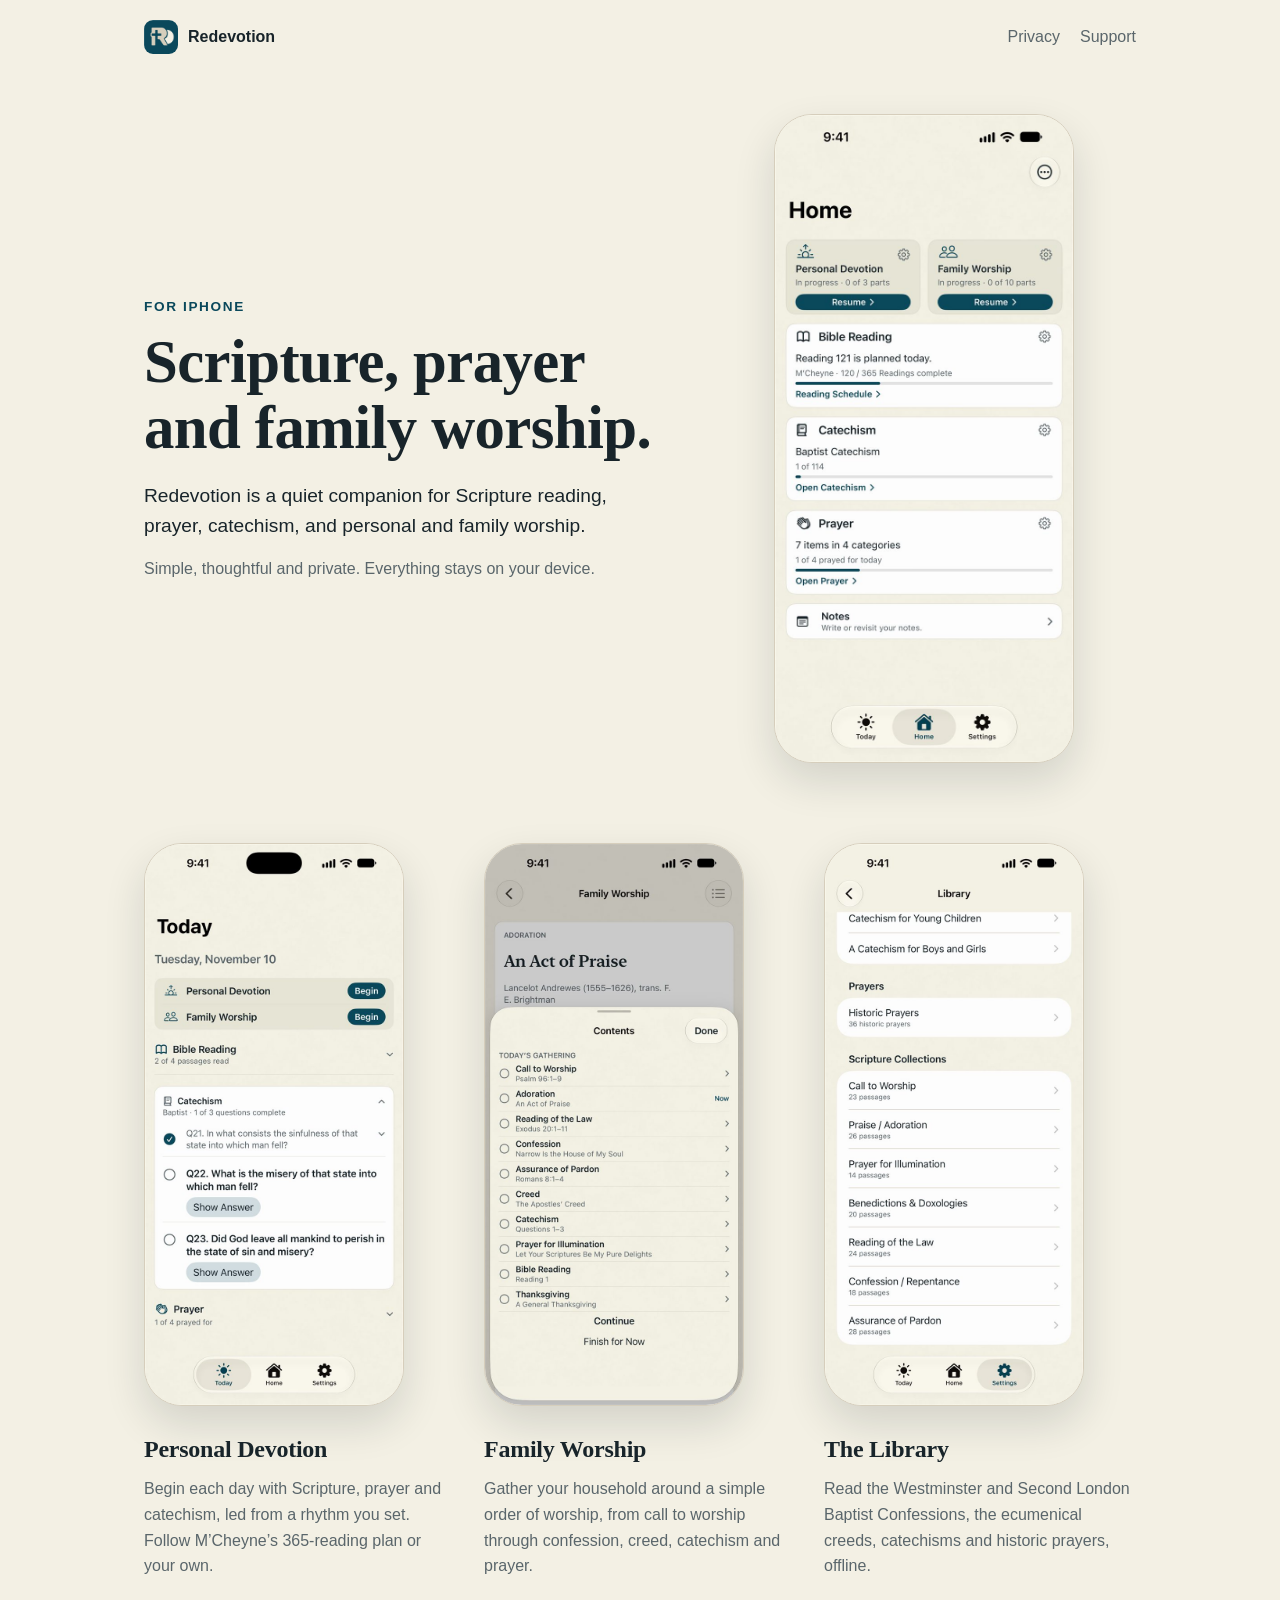
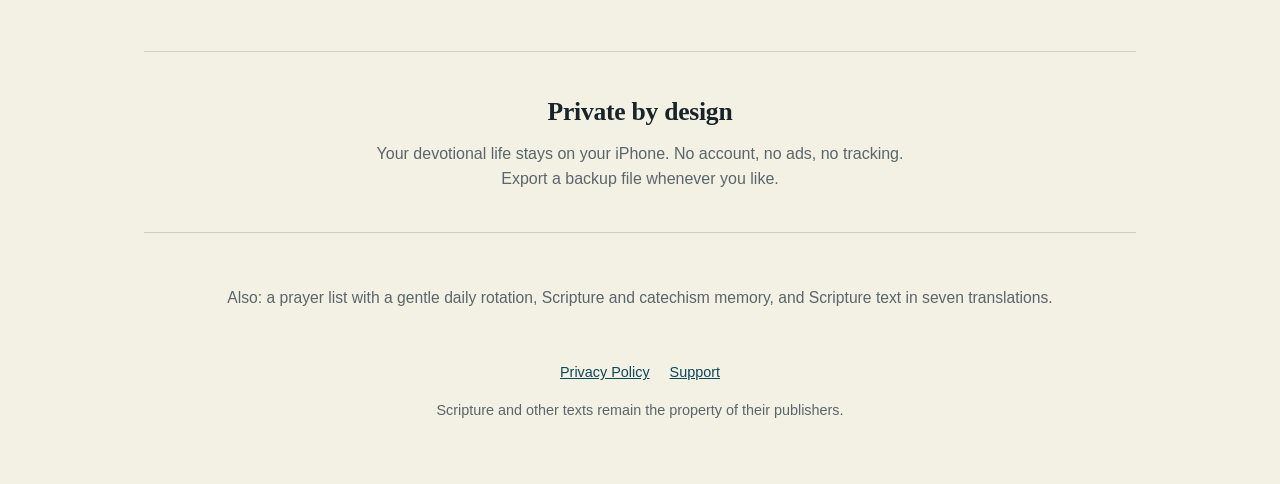
==== index.html @ d13913d6 "Publish Redevotion website: landing page, Privacy Policy, Support" ====
<!doctype html>
<html lang="en"><head><meta charset="utf-8"><meta name="viewport" content="width=device-width,initial-scale=1">
<title>Redevotion</title>
<meta name="description" content="Redevotion: a quiet companion for Scripture reading, prayer, catechism, and personal and family worship on your iPhone. Everything stays on your device.">
<meta name="theme-color" content="#0a485b">
<link rel="icon" href="icon.png"><link rel="apple-touch-icon" href="icon.png">
<style>:root{color-scheme:light dark;--bg:#f3f0e4;--ink:#18242a;--muted:#5a666b;--teal:#0a485b;--card:#faf8f0;--line:#d6cebc;--shadow:0 18px 40px rgba(24,36,42,.14)}
*{box-sizing:border-box}
body{font-family:-apple-system,BlinkMacSystemFont,"Helvetica Neue",Arial,sans-serif;line-height:1.6;color:var(--ink);background:var(--bg);margin:0}
.serif,h1,h2{font-family:"New York","Iowan Old Style","Palatino Linotype",Palatino,Georgia,serif;font-weight:600;letter-spacing:-.01em}
a{color:var(--teal)}a:focus-visible{outline:3px solid var(--teal);outline-offset:3px;border-radius:3px}
.skip{position:absolute;left:-999px}.skip:focus{left:12px;top:12px;background:var(--teal);color:#fff;padding:8px 12px;border-radius:8px;z-index:9}
.wrap{max-width:1040px;margin:0 auto;padding:0 24px}
header.top{display:flex;align-items:center;justify-content:space-between;padding:20px 0}
.brand{display:flex;align-items:center;gap:10px;font-weight:600;text-decoration:none;color:inherit}.brand img{width:34px;height:34px;border-radius:9px}
header.top nav a{margin-left:20px;color:var(--muted);text-decoration:none}header.top nav a:hover{color:var(--teal);text-decoration:underline}
.hero{display:grid;grid-template-columns:1.1fr .9fr;gap:48px;align-items:center;padding:40px 0 72px}
.eyebrow{color:var(--teal);font-size:.85rem;letter-spacing:.12em;text-transform:uppercase;font-weight:600;margin:0 0 12px}
h1{font-size:clamp(2.4rem,6vw,3.8rem);line-height:1.08;margin:0 0 20px}
.lead{font-size:1.2rem;color:var(--ink);margin:0 0 14px;max-width:30em}
.sub{color:var(--muted);margin:0;max-width:30em}
.phone{margin:0 auto;width:min(100%,300px);border-radius:38px;overflow:hidden;border:1px solid var(--line);box-shadow:var(--shadow);background:var(--card)}
.phone img{display:block;width:100%;height:auto}
.features{display:grid;grid-template-columns:repeat(3,1fr);gap:28px;padding:8px 0 72px}
.feature{display:flex;flex-direction:column}
.feature .phone{width:min(100%,260px);margin:0 0 24px}
.feature h2{font-size:1.5rem;margin:0 0 8px}.feature p{margin:0;color:var(--muted)}
.band{border-top:1px solid var(--line);border-bottom:1px solid var(--line);padding:40px 0;text-align:center}
.band h2{font-size:1.6rem;margin:0 0 8px}.band p{margin:0 auto;max-width:34em;color:var(--muted)}
.more{padding:36px 0 8px;text-align:center;color:var(--muted);font-size:.98rem}
footer{padding:28px 0 48px;text-align:center;color:var(--muted);font-size:.9rem}footer a{margin:0 10px}
@media (max-width:820px){.hero{grid-template-columns:1fr;gap:36px;padding:16px 0 48px;text-align:center}.lead,.sub{margin-left:auto;margin-right:auto}.features{grid-template-columns:1fr;gap:48px}.feature{align-items:center;text-align:center}.feature .phone{width:min(100%,280px)}}
@media (prefers-color-scheme:dark){:root{--bg:#18242a;--ink:#f3f0e4;--muted:#b8c0bf;--teal:#6fa8b6;--card:#202f37;--line:#33454e;--shadow:0 18px 40px rgba(0,0,0,.45)}.skip{color:#18242a}}
</style></head>
<body><a class="skip" href="#main">Skip to content</a>
<div class="wrap">
<header class="top"><a class="brand" href="index.html"><img src="icon.png" alt="" width="34" height="34"><span>Redevotion</span></a><nav aria-label="Site"><a href="privacy.html">Privacy</a><a href="support.html">Support</a></nav></header>
<main id="main">
<section class="hero" aria-labelledby="t">
<div><p class="eyebrow">For iPhone</p><h1 id="t">Scripture, prayer and family worship.</h1>
<p class="lead">Redevotion is a quiet companion for Scripture reading, prayer, catechism, and personal and family worship.</p>
<p class="sub">Simple, thoughtful and private. Everything stays on your device.</p></div>
<div><div class="phone"><picture><source srcset="home-dark.jpg" media="(prefers-color-scheme: dark)"><img src="home-light.jpg" width="660" height="1434" alt="The Redevotion Home screen, with Personal Devotion and Family Worship cards above Bible Reading, Catechism and Prayer."></picture></div></div>
</section>
<section class="features" aria-label="Features">
<article class="feature"><div class="phone"><img src="today.jpg" width="660" height="1434" loading="lazy" alt="The Today screen listing Personal Devotion and Family Worship, Bible reading, catechism questions and prayer."></div>
<h2>Personal Devotion</h2><p>Begin each day with Scripture, prayer and catechism, led from a rhythm you set. Follow M&rsquo;Cheyne&rsquo;s 365-reading plan or your own.</p></article>
<article class="feature"><div class="phone"><img src="family-worship.jpg" width="660" height="1434" loading="lazy" alt="A Family Worship order of service: call to worship, adoration, confession, creed, catechism, prayer and thanksgiving."></div>
<h2>Family Worship</h2><p>Gather your household around a simple order of worship, from call to worship through confession, creed, catechism and prayer.</p></article>
<article class="feature"><div class="phone"><img src="library.jpg" width="660" height="1434" loading="lazy" alt="The Library, listing catechisms, historic prayers and Scripture collections."></div>
<h2>The Library</h2><p>Read the Westminster and Second London Baptist Confessions, the ecumenical creeds, catechisms and historic prayers, offline.</p></article>
</section>
<section class="band" aria-labelledby="p"><h2 id="p">Private by design</h2><p>Your devotional life stays on your iPhone. No account, no ads, no tracking. Export a backup file whenever you like.</p></section>
<p class="more">Also: a prayer list with a gentle daily rotation, Scripture and catechism memory, and Scripture text in seven translations.</p>
</main>
<footer><a href="privacy.html">Privacy Policy</a><a href="support.html">Support</a><p>Scripture and other texts remain the property of their publishers.</p></footer>
</div></body></html>
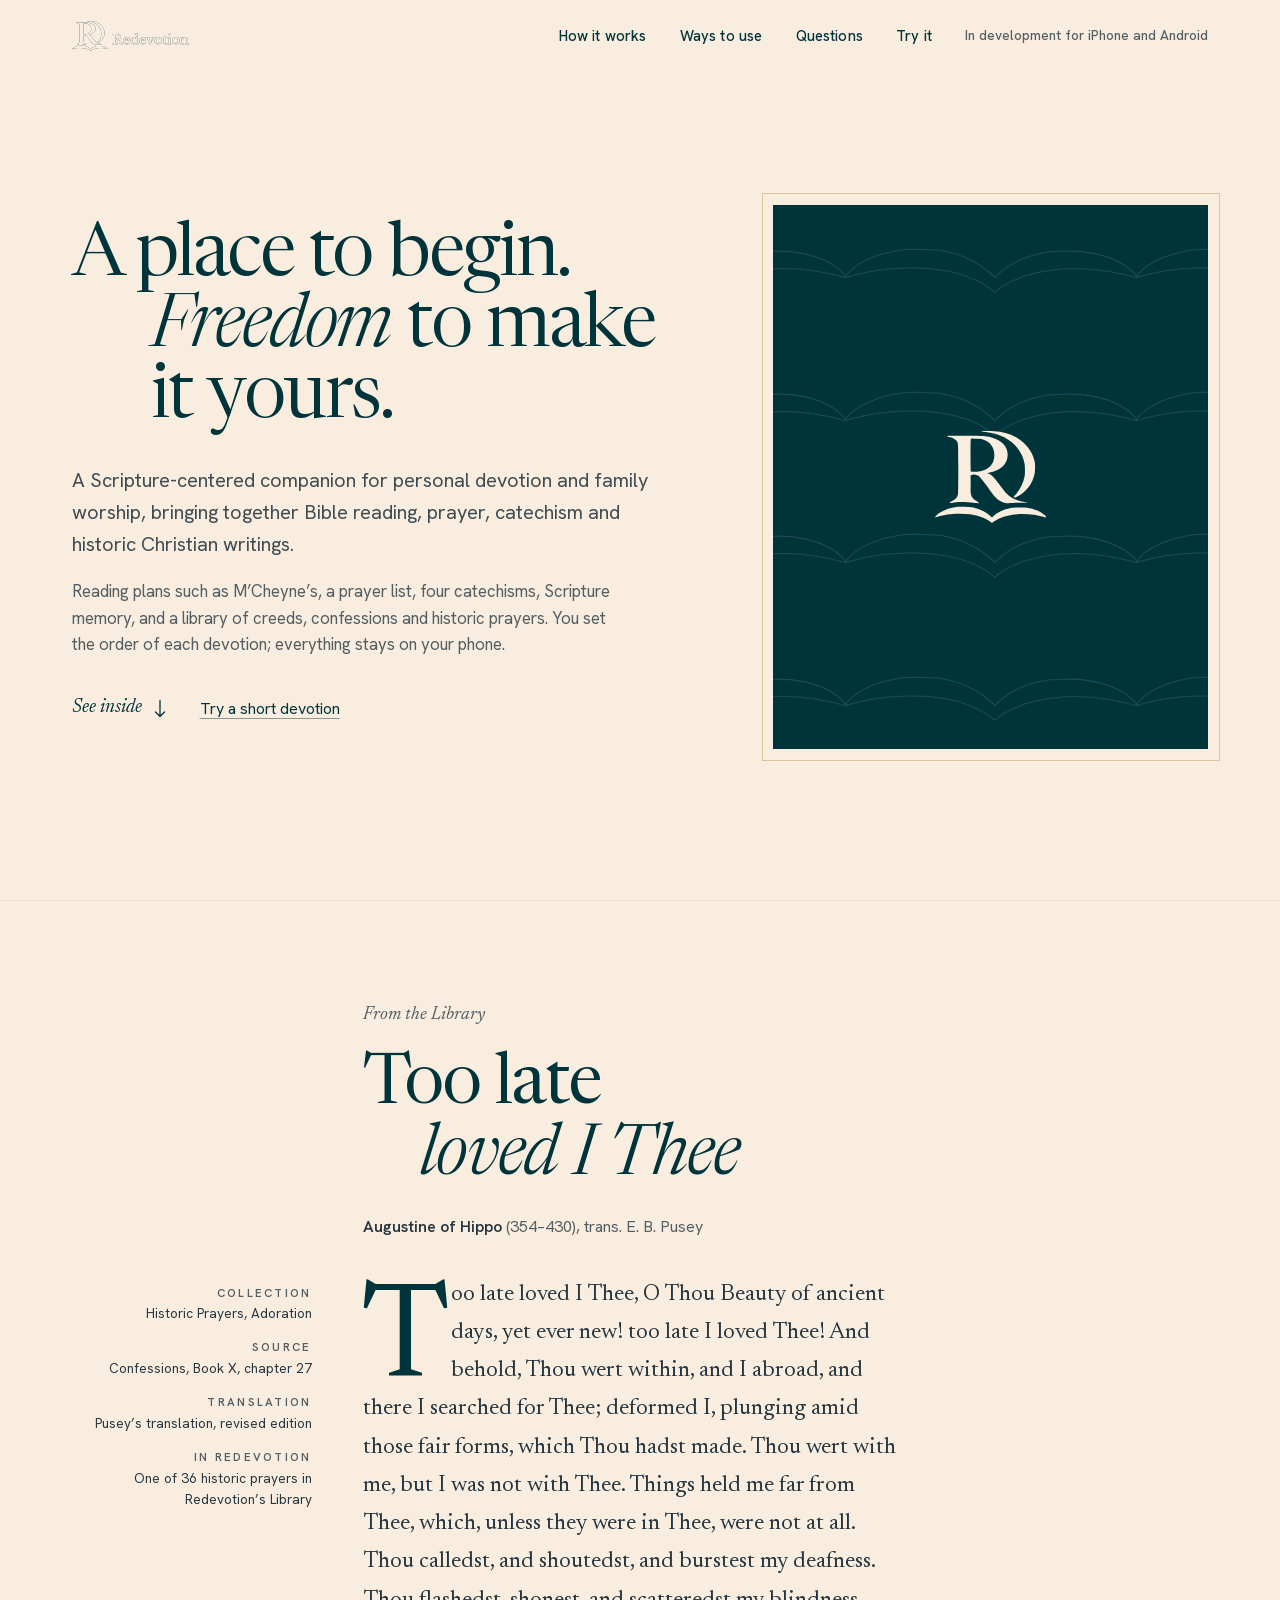
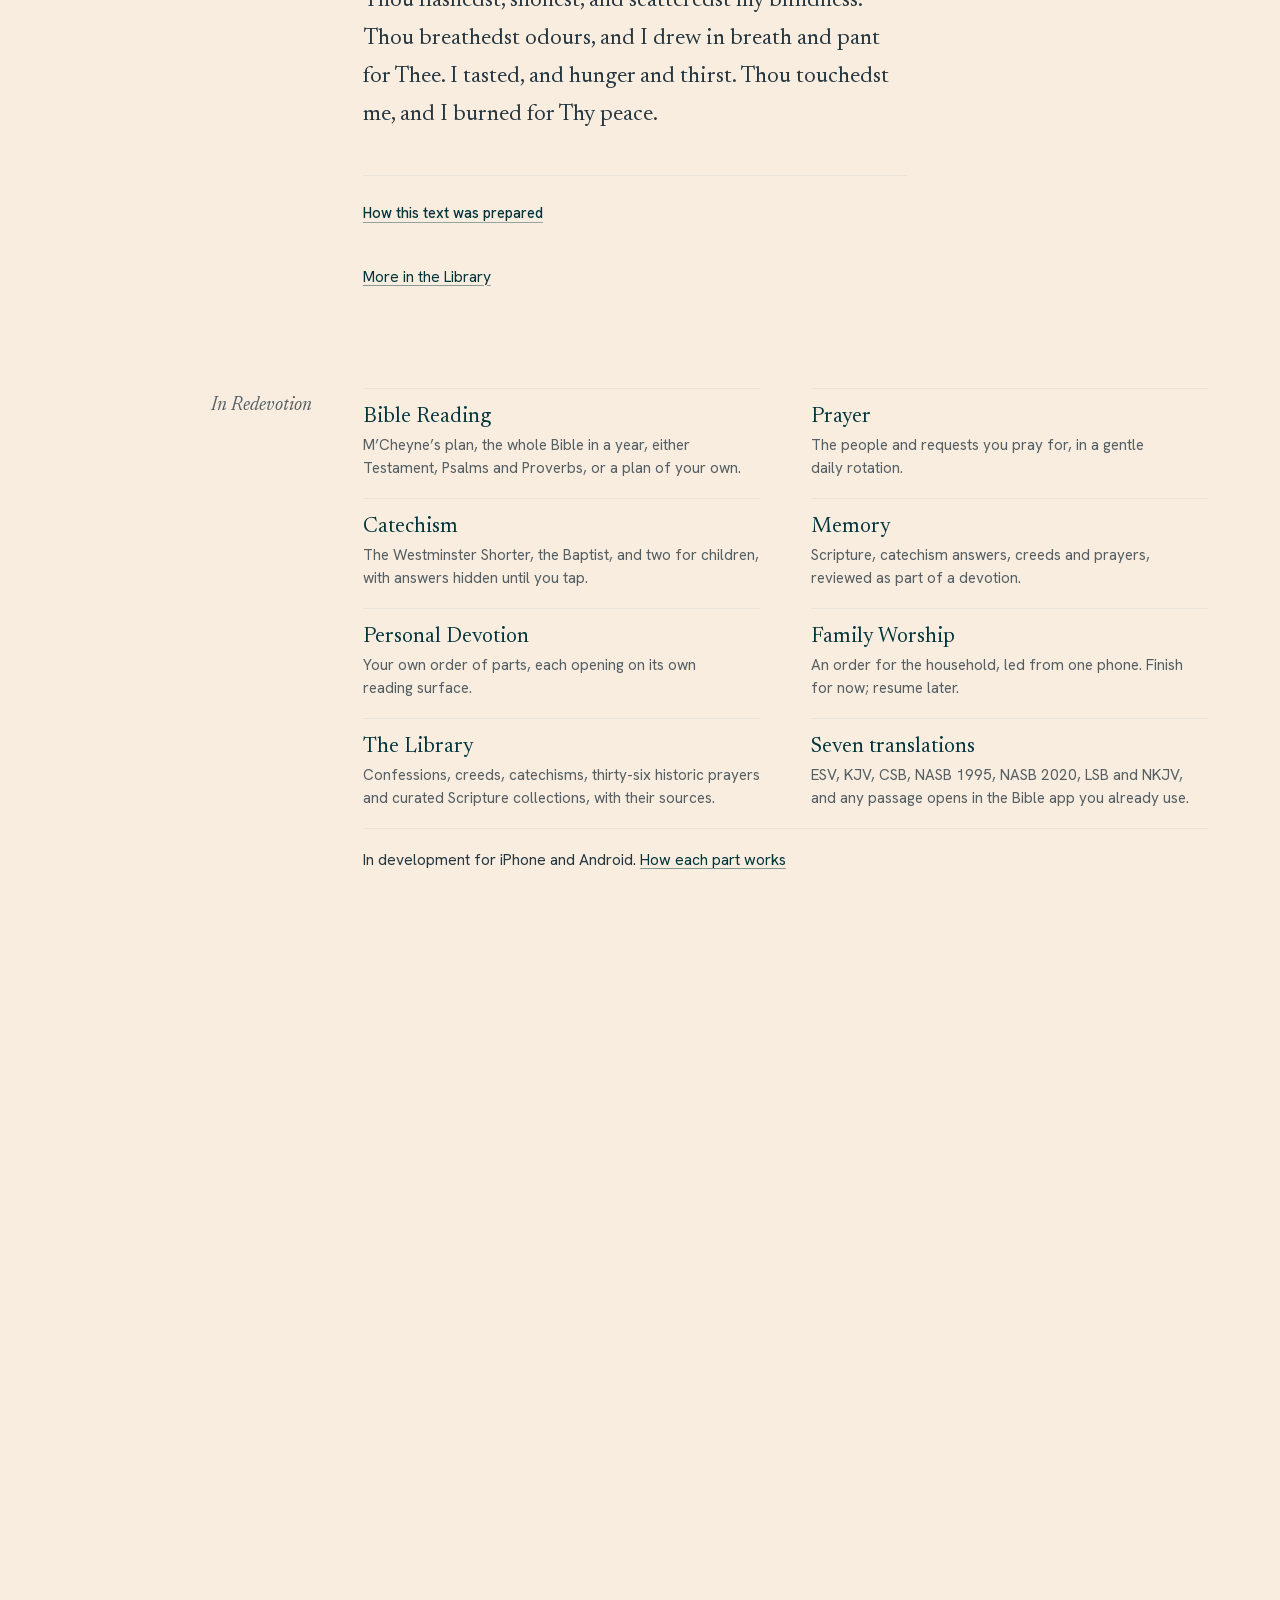
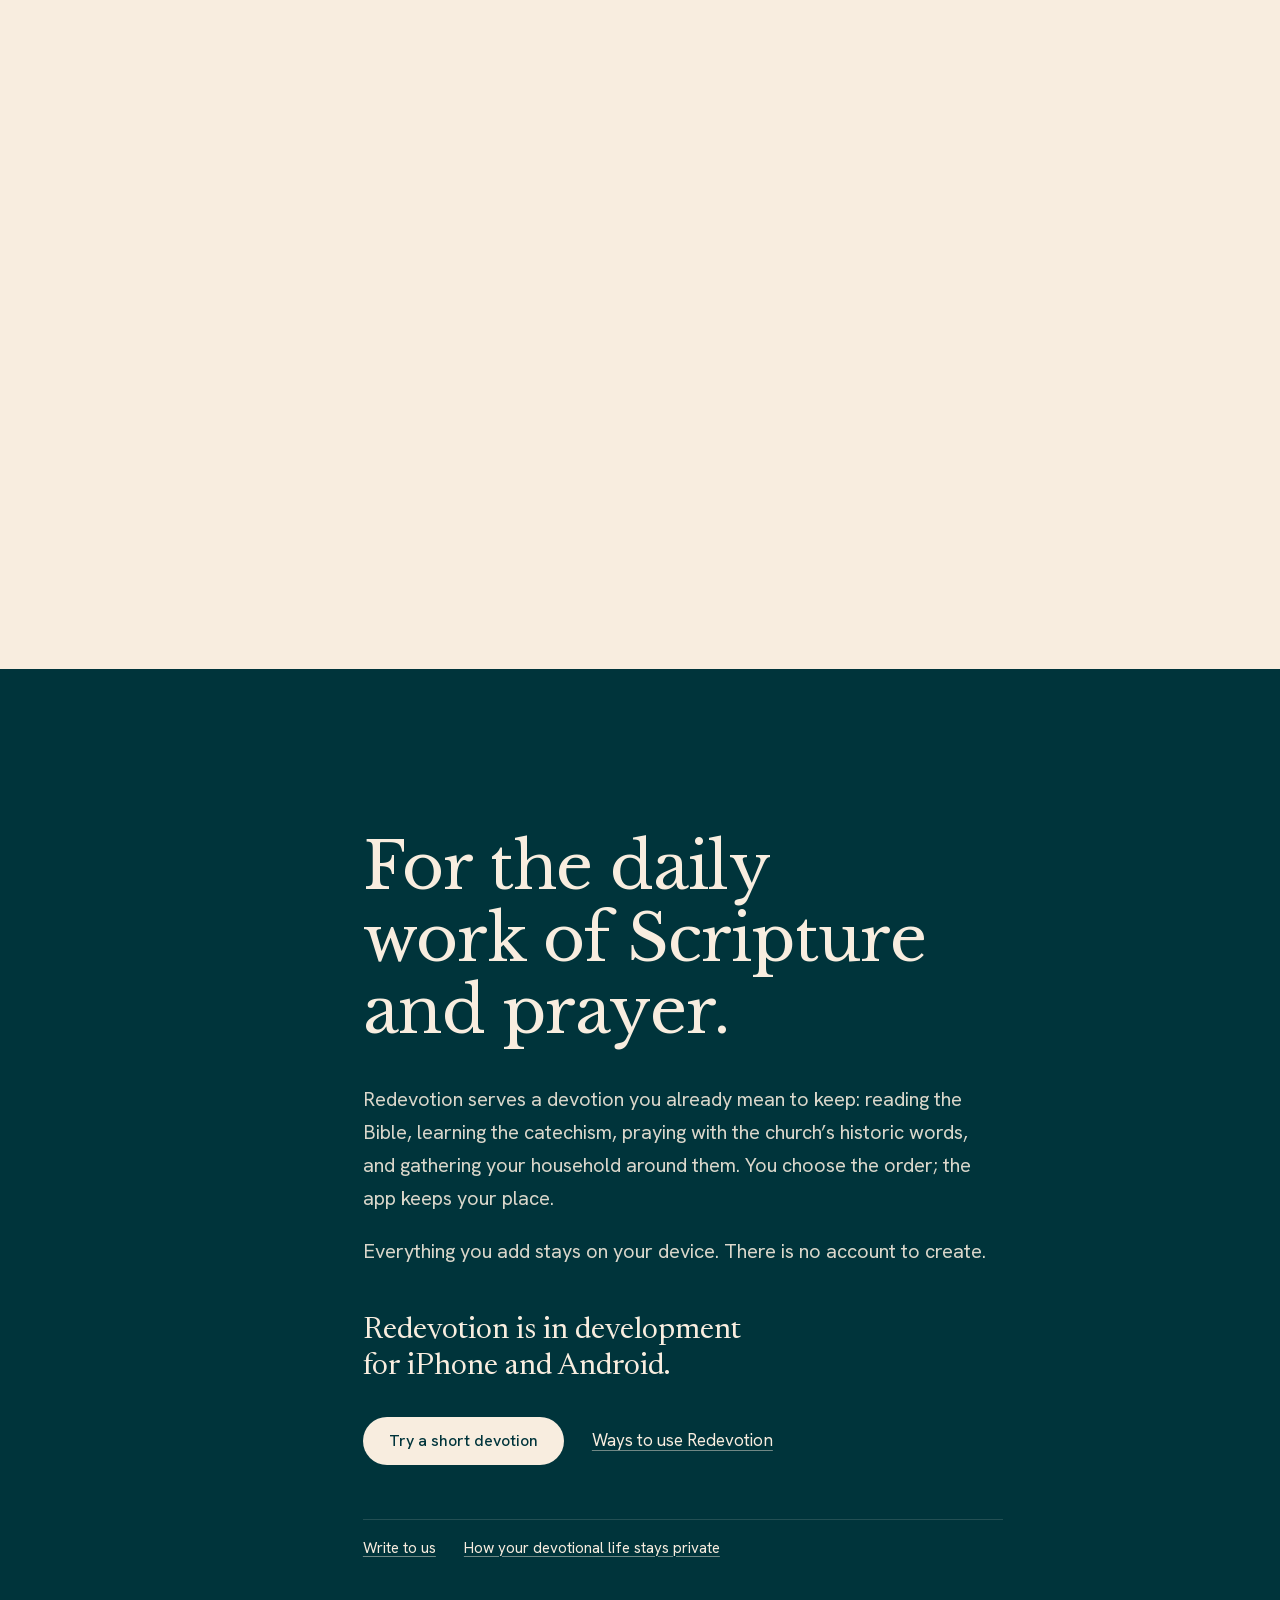
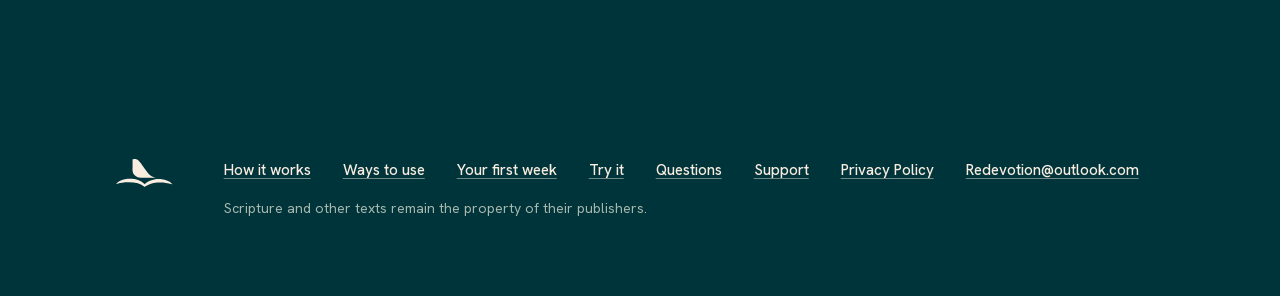
==== commit b571d58f: "Quiet prelaunch website on redevotionapp.com (unannounced; noindex) Production website build from F:" ====
--- a/index.html
+++ b/index.html
@@ -1,57 +1 @@
-<!doctype html>
-<html lang="en"><head><meta charset="utf-8"><meta name="viewport" content="width=device-width,initial-scale=1">
-<title>Redevotion</title>
-<meta name="description" content="Redevotion: a quiet companion for Scripture reading, prayer, catechism, and personal and family worship on your iPhone. Everything stays on your device.">
-<meta name="theme-color" content="#0a485b">
-<link rel="icon" href="icon.png"><link rel="apple-touch-icon" href="icon.png">
-<style>:root{color-scheme:light dark;--bg:#f3f0e4;--ink:#18242a;--muted:#5a666b;--teal:#0a485b;--card:#faf8f0;--line:#d6cebc;--shadow:0 18px 40px rgba(24,36,42,.14)}
-*{box-sizing:border-box}
-body{font-family:-apple-system,BlinkMacSystemFont,"Helvetica Neue",Arial,sans-serif;line-height:1.6;color:var(--ink);background:var(--bg);margin:0}
-.serif,h1,h2{font-family:"New York","Iowan Old Style","Palatino Linotype",Palatino,Georgia,serif;font-weight:600;letter-spacing:-.01em}
-a{color:var(--teal)}a:focus-visible{outline:3px solid var(--teal);outline-offset:3px;border-radius:3px}
-.skip{position:absolute;left:-999px}.skip:focus{left:12px;top:12px;background:var(--teal);color:#fff;padding:8px 12px;border-radius:8px;z-index:9}
-.wrap{max-width:1040px;margin:0 auto;padding:0 24px}
-header.top{display:flex;align-items:center;justify-content:space-between;padding:20px 0}
-.brand{display:flex;align-items:center;gap:10px;font-weight:600;text-decoration:none;color:inherit}.brand img{width:34px;height:34px;border-radius:9px}
-header.top nav a{margin-left:20px;color:var(--muted);text-decoration:none}header.top nav a:hover{color:var(--teal);text-decoration:underline}
-.hero{display:grid;grid-template-columns:1.1fr .9fr;gap:48px;align-items:center;padding:40px 0 72px}
-.eyebrow{color:var(--teal);font-size:.85rem;letter-spacing:.12em;text-transform:uppercase;font-weight:600;margin:0 0 12px}
-h1{font-size:clamp(2.4rem,6vw,3.8rem);line-height:1.08;margin:0 0 20px}
-.lead{font-size:1.2rem;color:var(--ink);margin:0 0 14px;max-width:30em}
-.sub{color:var(--muted);margin:0;max-width:30em}
-.phone{margin:0 auto;width:min(100%,300px);border-radius:38px;overflow:hidden;border:1px solid var(--line);box-shadow:var(--shadow);background:var(--card)}
-.phone img{display:block;width:100%;height:auto}
-.features{display:grid;grid-template-columns:repeat(3,1fr);gap:28px;padding:8px 0 72px}
-.feature{display:flex;flex-direction:column}
-.feature .phone{width:min(100%,260px);margin:0 0 24px}
-.feature h2{font-size:1.5rem;margin:0 0 8px}.feature p{margin:0;color:var(--muted)}
-.band{border-top:1px solid var(--line);border-bottom:1px solid var(--line);padding:40px 0;text-align:center}
-.band h2{font-size:1.6rem;margin:0 0 8px}.band p{margin:0 auto;max-width:34em;color:var(--muted)}
-.more{padding:36px 0 8px;text-align:center;color:var(--muted);font-size:.98rem}
-footer{padding:28px 0 48px;text-align:center;color:var(--muted);font-size:.9rem}footer a{margin:0 10px}
-@media (max-width:820px){.hero{grid-template-columns:1fr;gap:36px;padding:16px 0 48px;text-align:center}.lead,.sub{margin-left:auto;margin-right:auto}.features{grid-template-columns:1fr;gap:48px}.feature{align-items:center;text-align:center}.feature .phone{width:min(100%,280px)}}
-@media (prefers-color-scheme:dark){:root{--bg:#18242a;--ink:#f3f0e4;--muted:#b8c0bf;--teal:#6fa8b6;--card:#202f37;--line:#33454e;--shadow:0 18px 40px rgba(0,0,0,.45)}.skip{color:#18242a}}
-</style></head>
-<body><a class="skip" href="#main">Skip to content</a>
-<div class="wrap">
-<header class="top"><a class="brand" href="index.html"><img src="icon.png" alt="" width="34" height="34"><span>Redevotion</span></a><nav aria-label="Site"><a href="privacy.html">Privacy</a><a href="support.html">Support</a></nav></header>
-<main id="main">
-<section class="hero" aria-labelledby="t">
-<div><p class="eyebrow">For iPhone</p><h1 id="t">Scripture, prayer and family worship.</h1>
-<p class="lead">Redevotion is a quiet companion for Scripture reading, prayer, catechism, and personal and family worship.</p>
-<p class="sub">Simple, thoughtful and private. Everything stays on your device.</p></div>
-<div><div class="phone"><picture><source srcset="home-dark.jpg" media="(prefers-color-scheme: dark)"><img src="home-light.jpg" width="660" height="1434" alt="The Redevotion Home screen, with Personal Devotion and Family Worship cards above Bible Reading, Catechism and Prayer."></picture></div></div>
-</section>
-<section class="features" aria-label="Features">
-<article class="feature"><div class="phone"><img src="today.jpg" width="660" height="1434" loading="lazy" alt="The Today screen listing Personal Devotion and Family Worship, Bible reading, catechism questions and prayer."></div>
-<h2>Personal Devotion</h2><p>Begin each day with Scripture, prayer and catechism, led from a rhythm you set. Follow M&rsquo;Cheyne&rsquo;s 365-reading plan or your own.</p></article>
-<article class="feature"><div class="phone"><img src="family-worship.jpg" width="660" height="1434" loading="lazy" alt="A Family Worship order of service: call to worship, adoration, confession, creed, catechism, prayer and thanksgiving."></div>
-<h2>Family Worship</h2><p>Gather your household around a simple order of worship, from call to worship through confession, creed, catechism and prayer.</p></article>
-<article class="feature"><div class="phone"><img src="library.jpg" width="660" height="1434" loading="lazy" alt="The Library, listing catechisms, historic prayers and Scripture collections."></div>
-<h2>The Library</h2><p>Read the Westminster and Second London Baptist Confessions, the ecumenical creeds, catechisms and historic prayers, offline.</p></article>
-</section>
-<section class="band" aria-labelledby="p"><h2 id="p">Private by design</h2><p>Your devotional life stays on your iPhone. No account, no ads, no tracking. Export a backup file whenever you like.</p></section>
-<p class="more">Also: a prayer list with a gentle daily rotation, Scripture and catechism memory, and Scripture text in seven translations.</p>
-</main>
-<footer><a href="privacy.html">Privacy Policy</a><a href="support.html">Support</a><p>Scripture and other texts remain the property of their publishers.</p></footer>
-</div></body></html>
+<!DOCTYPE html><html lang="en" class="_6ZS5gq_variable zIuUAq_variable W06g6q_variable"><head><meta charSet="utf-8"/><meta name="viewport" content="width=device-width, initial-scale=1"/><link rel="preload" href="/_next/static/media/61e56fd33ece1ad8-s.p.0op912u62qdhl.woff2" as="font" crossorigin="" type="font/woff2"/><link rel="preload" href="/_next/static/media/b8dfa3d21eb22018-s.p.3lxpqujs87tck.woff2" as="font" crossorigin="" type="font/woff2"/><link rel="preload" href="/_next/static/media/cf9a11b6772b9533-s.p.1elj1f4z6aq4a.woff2" as="font" crossorigin="" type="font/woff2"/><link rel="preload" as="image" href="/brand/header-primary-teal.svg"/><link rel="preload" as="image" href="/brand/header-primary-ivory.svg"/><link rel="preload" as="image" href="/brand/header-compact-teal.svg"/><link rel="preload" as="image" href="/brand/header-compact-ivory.svg"/><link rel="preload" href="/brand/symbol-ivory.svg" as="image"/><link rel="preload" href="/brand/stamp-ivory.svg" as="image"/><link rel="stylesheet" href="/_next/static/chunks/0__rpbht4vi2x.css" data-precedence="next"/><link rel="stylesheet" href="/_next/static/chunks/30cfpakkfz1fy.css" data-precedence="next"/><link rel="preload" as="script" fetchPriority="low" href="/_next/static/chunks/0j1we3cwg31qe.js"/><script src="/_next/static/chunks/1cuyxw6v18rxx.js" async=""></script><script src="/_next/static/chunks/39_j1bdzreq0m.js" async=""></script><script src="/_next/static/chunks/turbopack-2u1d16houkiyo.js" async=""></script><script src="/_next/static/chunks/3qfy96eoyh-ek.js" async=""></script><script src="/_next/static/chunks/0eg0sm9x0out9.js" async=""></script><script src="/_next/static/chunks/377rvptai5ymw.js" async=""></script><meta name="theme-color" content="#F3F0E4" media="(prefers-color-scheme: light)"/><meta name="theme-color" content="#18242A" media="(prefers-color-scheme: dark)"/><title>Redevotion — A place to begin. Freedom to make it yours.</title><meta name="description" content="A Scripture-centered companion for personal devotion and family worship: Bible reading, prayer, catechism and historic writings. In development for iPhone and Android."/><link rel="manifest" href="/site.webmanifest"/><meta name="robots" content="noindex, follow"/><link rel="canonical" href="https://redevotionapp.com"/><meta property="og:title" content="Redevotion"/><meta property="og:description" content="A quiet place for Scripture, prayer and family worship."/><meta property="og:url" content="https://redevotionapp.com"/><meta property="og:image" content="https://redevotionapp.com/og-image-1200x630.png"/><meta property="og:image:width" content="1200"/><meta property="og:image:height" content="630"/><meta property="og:image:alt" content="Redevotion logo on deep teal"/><meta property="og:type" content="website"/><meta name="twitter:card" content="summary_large_image"/><meta name="twitter:title" content="Redevotion"/><meta name="twitter:description" content="A quiet place for Scripture, prayer and family worship."/><meta name="twitter:image" content="https://redevotionapp.com/og-image-1200x630.png"/><meta name="twitter:image:alt" content="Redevotion logo on deep teal"/><meta name="twitter:image:width" content="1200"/><meta name="twitter:image:height" content="630"/><link rel="icon" href="/favicon.ico" sizes="48x48"/><link rel="icon" href="/favicon.svg" type="image/svg+xml"/><link rel="apple-touch-icon" href="/apple-touch-icon.png"/><meta name="next-size-adjust" content=""/><script src="/_next/static/chunks/0cz1d0mv5g_q7.js" noModule=""></script></head><body><div hidden=""><!--$--><!--/$--></div><a class="skip-link" href="#main">Skip to content</a><header class="U0do9a_header" data-tone="paper" data-raised="false"><a class="U0do9a_brand" href="#top" aria-label="Redevotion, home"><span class="U0do9a_lockup U0do9a_wideOnly" aria-hidden="true"><img class="U0do9a_teal" src="/brand/header-primary-teal.svg" width="117" height="30" alt="" aria-hidden="true" draggable="false" style="display:block;width:117px;height:30px"/><img class="U0do9a_ivory" src="/brand/header-primary-ivory.svg" width="117" height="30" alt="" aria-hidden="true" draggable="false" style="display:block;width:117px;height:30px"/></span><span class="U0do9a_lockup U0do9a_narrowOnly" aria-hidden="true"><img class="U0do9a_teal" src="/brand/header-compact-teal.svg" width="107" height="24" alt="" aria-hidden="true" draggable="false" style="display:block;width:107px;height:24px"/><img class="U0do9a_ivory" src="/brand/header-compact-ivory.svg" width="107" height="24" alt="" aria-hidden="true" draggable="false" style="display:block;width:107px;height:24px"/></span></a><nav class="U0do9a_nav" aria-label="Primary"><a class="U0do9a_link" href="/how-it-works.html">How it works</a><a class="U0do9a_link" href="/ways-to-use.html">Ways to use</a><a class="U0do9a_link" href="/faq.html">Questions</a><a class="U0do9a_link" href="/try.html">Try it</a><span class="U0do9a_status" data-variant="header">In development for iPhone and Android</span></nav><button type="button" class="U0do9a_menuButton" aria-expanded="false" aria-controls="site-menu">Menu</button><div class="U0do9a_menu" id="site-menu" hidden=""><nav aria-label="Menu"><ul class="U0do9a_menuList"><li><a href="/how-it-works.html">How it works</a></li><li><a href="/ways-to-use.html">Ways to use</a></li><li><a href="/faq.html">Questions</a></li><li><a href="/try.html">Try it</a></li></ul><ul class="U0do9a_menuMinor"><li><a href="/first-week.html">Your first week</a></li><li><a href="/support.html">Support</a></li><li><a href="/privacy.html">Privacy</a></li><li><a href="mailto:Redevotion@outlook.com">Write to us</a></li></ul><p class="U0do9a_menuStatus">In development for iPhone and Android.</p></nav></div></header><main id="main" tabindex="-1"><span id="top"></span><section class="FRC4Lq_spread" data-tone="paper" aria-labelledby="headline-quiet"><div class="FRC4Lq_words"><div class="FRC4Lq_wide"><div class="YsNqLq_titlePage"><h1 class="YsNqLq_headline YsNqLq_headlineWide" id="headline-quiet"><span class="YsNqLq_line" data-line="0"><span>A place to begin.</span></span><span class="YsNqLq_line" data-line="1"><em>Freedom</em><span> to make</span></span><span class="YsNqLq_line" data-line="2"><span>it yours.</span></span></h1><p class="YsNqLq_descriptor">A Scripture-centered companion for personal devotion and family worship, bringing together Bible reading, prayer, catechism and historic Christian writings.</p><p class="YsNqLq_particulars">Reading plans such as M’Cheyne’s, a prayer list, four catechisms, Scripture memory, and a library of creeds, confessions and historic prayers. You set the order of each devotion; everything stays on your phone.</p><div class="YsNqLq_actions"><a class="YsNqLq_invitation" href="#library" data-anchor-link="inside"><span>See inside</span><svg viewBox="0 0 12 20" aria-hidden="true"><path d="M6 1.5v16M1.5 13 6 17.5 10.5 13"></path></svg></a><a class="link YsNqLq_secondary" href="/try.html">Try a short devotion</a><p class="YsNqLq_status">Redevotion is in development for iPhone and Android.</p></div></div></div><div class="FRC4Lq_narrow"><div class="YsNqLq_titlePage"><h1 class="YsNqLq_headline YsNqLq_headlineNarrow" id="headline-quiet-n"><span class="YsNqLq_line" data-line="0"><span>A place</span></span><span class="YsNqLq_line" data-line="1"><span>to begin.</span></span><span class="YsNqLq_line" data-line="2"><em>Freedom</em><span> to</span></span><span class="YsNqLq_line" data-line="3"><span>make it yours.</span></span></h1><p class="YsNqLq_descriptor">A Scripture-centered companion for personal devotion and family worship, bringing together Bible reading, prayer, catechism and historic Christian writings.</p><p class="YsNqLq_particulars">Reading plans such as M’Cheyne’s, a prayer list, four catechisms, Scripture memory, and a library of creeds, confessions and historic prayers. You set the order of each devotion; everything stays on your phone.</p><div class="YsNqLq_actions"><a class="YsNqLq_invitation" href="#library" data-anchor-link="inside"><span>See inside</span><svg viewBox="0 0 12 20" aria-hidden="true"><path d="M6 1.5v16M1.5 13 6 17.5 10.5 13"></path></svg></a><a class="link YsNqLq_secondary" href="/try.html">Try a short devotion</a><p class="YsNqLq_status">Redevotion is in development for iPhone and Android.</p></div></div></div></div><figure class="YsNqLq_plateFace YsNqLq_plateInFlow FRC4Lq_plate" aria-label="Redevotion bookplate"><span class="YsNqLq_platePattern pattern-d-teal" aria-hidden="true"></span><span class="YsNqLq_plateFrame" aria-hidden="true"></span><img class="YsNqLq_plateSymbol" src="/brand/symbol-ivory.svg" width="193" height="160" alt="" aria-hidden="true" draggable="false" style="display:block;width:193px;height:160px"/></figure></section><article class="YsNqLq_reading YsNqLq_readingStandalone" id="library" data-anchor="library" data-tone="paper" aria-labelledby="reading-title"><div class="YsNqLq_readingGrid" data-reading-grid="true"><header class="YsNqLq_readingHeadStandalone"><p class="YsNqLq_kicker">From the Library</p><h2 class="YsNqLq_readingTitle" id="reading-title"><span>Too late</span><span class="YsNqLq_readingTitleIt">loved I Thee</span></h2><p class="YsNqLq_byline"><strong>Augustine of Hippo</strong> (<!-- -->354–430<!-- -->), trans. <!-- -->E. B. Pusey</p></header><aside class="YsNqLq_margin" aria-label="About this text"><dl><div><dt>Collection</dt><dd>Historic Prayers<!-- -->, <!-- -->Adoration</dd></div><div><dt>Source</dt><dd>Confessions, Book X, chapter 27</dd></div><div><dt>Translation</dt><dd>Pusey’s translation, revised edition</dd></div><div><dt>In Redevotion</dt><dd>One of 36 historic prayers in Redevotion’s Library</dd></div></dl></aside><div class="YsNqLq_readingBody"><p class="YsNqLq_readingText">Too late loved I Thee, O Thou Beauty of ancient days, yet ever new! too late I loved Thee! And behold, Thou wert within, and I abroad, and there I searched for Thee; deformed I, plunging amid those fair forms, which Thou hadst made. Thou wert with me, but I was not with Thee. Things held me far from Thee, which, unless they were in Thee, were not at all. Thou calledst, and shoutedst, and burstest my deafness. Thou flashedst, shonest, and scatteredst my blindness. Thou breathedst odours, and I drew in breath and pant for Thee. I tasted, and hunger and thirst. Thou touchedst me, and I burned for Thy peace.</p><details class="YsNqLq_provenance"><summary>How this text was prepared</summary><p>Taken word for word from a scanned printing of Pusey’s translation (<!-- -->archive.org · confessionssaug01augugoog, p. 203<!-- -->), checked and frozen before it entered the app. Spelling and punctuation are the translator’s own. <!-- -->Public domain: Augustine wrote c. 397–400; Pusey died in 1882.</p></details><p class="YsNqLq_onward"><a class="link" href="/how-it-works.html#library">More in the Library</a></p></div></div></article><section class="b5W3-W_contents" id="contents" data-tone="paper" aria-labelledby="contents-title"><div class="b5W3-W_grid"><h2 class="b5W3-W_title" id="contents-title">In Redevotion</h2><div><ol class="b5W3-W_list"><li><a class="b5W3-W_entry" href="/how-it-works.html#bible-reading"><span class="b5W3-W_name">Bible Reading</span><span class="b5W3-W_line">M’Cheyne’s plan, the whole Bible in a year, either Testament, Psalms and Proverbs, or a plan of your own.</span></a></li><li><a class="b5W3-W_entry" href="/how-it-works.html#prayer"><span class="b5W3-W_name">Prayer</span><span class="b5W3-W_line">The people and requests you pray for, in a gentle daily rotation.</span></a></li><li><a class="b5W3-W_entry" href="/how-it-works.html#catechism"><span class="b5W3-W_name">Catechism</span><span class="b5W3-W_line">The Westminster Shorter, the Baptist, and two for children, with answers hidden until you tap.</span></a></li><li><a class="b5W3-W_entry" href="/how-it-works.html#memory"><span class="b5W3-W_name">Memory</span><span class="b5W3-W_line">Scripture, catechism answers, creeds and prayers, reviewed as part of a devotion.</span></a></li><li><a class="b5W3-W_entry" href="/how-it-works.html#personal-devotion"><span class="b5W3-W_name">Personal Devotion</span><span class="b5W3-W_line">Your own order of parts, each opening on its own reading surface.</span></a></li><li><a class="b5W3-W_entry" href="/how-it-works.html#family-worship"><span class="b5W3-W_name">Family Worship</span><span class="b5W3-W_line">An order for the household, led from one phone. Finish for now; resume later.</span></a></li><li><a class="b5W3-W_entry" href="/how-it-works.html#library"><span class="b5W3-W_name">The Library</span><span class="b5W3-W_line">Confessions, creeds, catechisms, thirty-six historic prayers and curated Scripture collections, with their sources.</span></a></li><li><a class="b5W3-W_entry" href="/how-it-works.html#scripture"><span class="b5W3-W_name">Seven translations</span><span class="b5W3-W_line">ESV, KJV, CSB, NASB 1995, NASB 2020, LSB and NKJV, and any passage opens in the Bible app you already use.</span></a></li></ol><p class="b5W3-W_facts">In development for iPhone and Android.<!-- --> <a class="link" href="/how-it-works.html">How each part works</a></p></div></div></section><section class="Hj2pmG_order" id="order" data-anchor="order" data-tone="paper" aria-labelledby="order-title"><div class="Hj2pmG_grid"><div class="Hj2pmG_intro"><h2 class="Hj2pmG_title" id="order-title">Set the parts. Keep the order.</h2><p class="Hj2pmG_body">A devotion in Redevotion is an order of parts you choose: a call to worship, a reading, a catechism question, a historic prayer. Mark what you finish, then gather again. What you finished moves on to the next in its collection; what you didn’t is simply there next time.</p><div class="Hj2pmG_switch" role="group" aria-label="Which rhythm"><button type="button" aria-pressed="true">Personal Devotion</button><button type="button" aria-pressed="false">Family Worship</button></div><p class="Hj2pmG_note">An illustration, set on paper, of how a rhythm moves from day to day.</p></div><div class="Hj2pmG_cardWrap"><div class="Hj2pmG_card"><header class="Hj2pmG_cardHead"><p class="label Hj2pmG_cardKicker">Today’s <!-- -->Devotion</p><p class="Hj2pmG_cardDate">Tuesday, November 10</p></header><ol class="Hj2pmG_list"><li class="Hj2pmG_row" style="--i:0"><button type="button" class="Hj2pmG_check" aria-pressed="false" aria-label="Call to Worship: mark done"><svg viewBox="0 0 24 24" aria-hidden="true"><circle cx="12" cy="12" r="10.4" class="Hj2pmG_ring"></circle><circle cx="12" cy="12" r="11" class="Hj2pmG_dot"></circle><path d="M7.2 12.4l3.1 3 6.6-6.7" class="Hj2pmG_tick"></path></svg></button><div class="Hj2pmG_rowText"><p class="label Hj2pmG_partName">Call to Worship</p><p class="Hj2pmG_itemTitle">Psalm 96:1–9</p><p class="Hj2pmG_itemNote">Summons to the nations to sing and give glory</p></div></li><li class="Hj2pmG_row" style="--i:1"><button type="button" class="Hj2pmG_check" aria-pressed="false" aria-label="Bible Reading: mark done"><svg viewBox="0 0 24 24" aria-hidden="true"><circle cx="12" cy="12" r="10.4" class="Hj2pmG_ring"></circle><circle cx="12" cy="12" r="11" class="Hj2pmG_dot"></circle><path d="M7.2 12.4l3.1 3 6.6-6.7" class="Hj2pmG_tick"></path></svg></button><div class="Hj2pmG_rowText"><p class="label Hj2pmG_partName">Bible Reading</p><p class="Hj2pmG_itemTitle">Reading <!-- -->121</p><p class="Hj2pmG_itemNote">M’Cheyne · today’s passages</p></div></li><li class="Hj2pmG_row" style="--i:2"><button type="button" class="Hj2pmG_check" aria-pressed="false" aria-label="Benediction: mark done"><svg viewBox="0 0 24 24" aria-hidden="true"><circle cx="12" cy="12" r="10.4" class="Hj2pmG_ring"></circle><circle cx="12" cy="12" r="11" class="Hj2pmG_dot"></circle><path d="M7.2 12.4l3.1 3 6.6-6.7" class="Hj2pmG_tick"></path></svg></button><div class="Hj2pmG_rowText"><p class="label Hj2pmG_partName">Benediction</p><p class="Hj2pmG_itemTitle">Numbers 6:24–26</p><p class="Hj2pmG_itemNote">The Aaronic blessing</p></div></li></ol><div class="Hj2pmG_actions"><button type="button" class="Hj2pmG_gather">Gather again</button><p class="Hj2pmG_progress">0<!-- --> of <!-- -->3<!-- --> done</p></div><details class="Hj2pmG_more"><summary>Make it yours</summary><p class="Hj2pmG_moreNote">Add a part and it takes its natural place in the order; move or remove any part. In the app each part can also draw from Scripture or the historic prayers, rotate or stay fixed, and be meant for certain days.</p><ul class="Hj2pmG_addList"><li><button type="button">+ <!-- -->Adoration</button></li><li><button type="button">+ <!-- -->Reading of the Law</button></li><li><button type="button">+ <!-- -->Confession</button></li><li><button type="button">+ <!-- -->Assurance of Pardon</button></li><li><button type="button">+ <!-- -->Creed</button></li><li><button type="button">+ <!-- -->Catechism</button></li><li><button type="button">+ <!-- -->Prayer for Illumination</button></li><li><button type="button">+ <!-- -->Intercession</button></li><li><button type="button">+ <!-- -->Prayer</button></li><li><button type="button">+ <!-- -->Memory</button></li><li><button type="button">+ <!-- -->Thanksgiving</button></li></ul><button type="button" class="Hj2pmG_reset">Start over</button></details></div><p class="Hj2pmG_live" aria-live="polite"></p></div></div></section><section class="e_4Jba_ways" id="ways-in" data-tone="paper" aria-labelledby="ways-title"><div class="e_4Jba_grid"><div class="e_4Jba_intro"><h2 class="e_4Jba_title" id="ways-title">Where you might begin</h2><p class="e_4Jba_standfirst">The same few parts serve very different lives.</p><p class="e_4Jba_newcomer"><span class="e_4Jba_lead">New to Redevotion?</span> <a class="link" href="/first-week.html">Your first week, if you’d like a guide</a></p></div><div class="e_4Jba_index"><ul class="e_4Jba_list"><li><a class="e_4Jba_entry" href="/ways-to-use.html#beginning"><span class="e_4Jba_name">Beginning a daily devotion</span><span class="e_4Jba_line">Start with three parts: a call to worship, a reading and a benediction. Add more only when you want to.</span></a></li><li><a class="e_4Jba_entry" href="/ways-to-use.html#your-routine"><span class="e_4Jba_name">Bringing the routine you already keep</span><span class="e_4Jba_line">Keep your reading plan and your Bible app. Redevotion gathers the routine around them.</span></a></li><li><a class="e_4Jba_entry" href="/ways-to-use.html#family-worship"><span class="e_4Jba_name">Leading family worship</span><span class="e_4Jba_line">One phone, an order for the household, and whatever wasn’t finished waiting for next time.</span></a></li></ul><p class="e_4Jba_also"><span class="e_4Jba_alsoLead">Others begin with</span> <span><a class="e_4Jba_alsoLink" href="/ways-to-use.html#catechism-and-memory">a catechism and memory work</a>, </span><span><a class="e_4Jba_alsoLink" href="/ways-to-use.html#historic-prayers">the church’s historic prayers</a>, </span><span><a class="e_4Jba_alsoLink" href="/ways-to-use.html#seasons">a changing season of life</a>, or </span><span><a class="e_4Jba_alsoLink" href="/ways-to-use.html#growing">the fuller options of an order they already keep</a>.</span></p><p class="e_4Jba_more"><a class="link" href="/ways-to-use.html">All the ways to use Redevotion</a></p></div></div></section><section class="_0Cd78a_closing on-field" id="close" data-tone="field" aria-labelledby="close-title"><div class="_0Cd78a_inner"><h2 class="brand-heading _0Cd78a_title" id="close-title">For the daily work of Scripture and prayer.</h2><div class="_0Cd78a_body"><p>Redevotion serves a devotion you already mean to keep: reading the Bible, learning the catechism, praying with the church’s historic words, and gathering your household around them. You choose the order; the app keeps your place.</p><p>Everything you add stays on your device. There is no account to create.</p></div><p class="_0Cd78a_resolve">Redevotion is in development for iPhone and Android.</p><div class="_0Cd78a_invite"><a class="_0Cd78a_primary" href="/try.html">Try a short devotion</a><a class="link" href="/ways-to-use.html">Ways to use Redevotion</a></div><p class="_0Cd78a_minor"><a class="link" href="mailto:Redevotion@outlook.com">Write to us</a><a class="link" href="/privacy.html">How your devotional life stays private</a></p></div></section></main><footer class="_EUJ1W_footer on-field" data-tone="field"><div class="_EUJ1W_inner"><img class="_EUJ1W_stamp" src="/brand/stamp-ivory.svg" width="64" height="36" alt="" aria-hidden="true" draggable="false" style="display:block;width:64px;height:36px"/><nav class="_EUJ1W_links" aria-label="Footer"><a class="link" href="/how-it-works.html">How it works</a><a class="link" href="/ways-to-use.html">Ways to use</a><a class="link" href="/first-week.html">Your first week</a><a class="link" href="/try.html">Try it</a><a class="link" href="/faq.html">Questions</a><a class="link" href="/support.html">Support</a><a class="link" href="/privacy.html">Privacy Policy</a><a class="link" href="mailto:Redevotion@outlook.com">Redevotion@outlook.com</a></nav><p class="_EUJ1W_note">Scripture and other texts remain the property of their publishers.</p></div></footer><!--$--><!--/$--><script id="_R_">(globalThis["TURBOPACK"] || (globalThis["TURBOPACK"] = [])).push({"otherChunks":["static/chunks/0j1we3cwg31qe.js","static/chunks/1cuyxw6v18rxx.js","static/chunks/39_j1bdzreq0m.js"],"runtimeModuleIds":[94553]});</script><script src="/_next/static/chunks/0j1we3cwg31qe.js" async=""></script><script>(self.__next_f=self.__next_f||[]).push([0])</script><script>self.__next_f.push([1,"1:\"$Sreact.fragment\"\n2:\"/_next/static/chunks/3qfy96eoyh-ek.js\"\n3:I[39756,[\"$2\"],\"default\"]\n4:I[37457,[\"$2\"],\"default\"]\n5:\"/_next/static/chunks/0eg0sm9x0out9.js\"\n6:\"/_next/static/chunks/377rvptai5ymw.js\"\n7:I[18013,[\"$2\",\"$5\",\"$6\"],\"default\"]\n9:I[19087,[\"$2\",\"$5\",\"$6\"],\"default\"]\n13:\"ViewportBoundary\"\n14:I[97367,[\"$2\"],\"$13\"]\n16:\"MetadataBoundary\"\n17:I[97367,[\"$2\"],\"$16\"]\n18:\"$Sreact.suspense\"\n1a:I[68027,[\"$2\"],\"default\",1]\n:HL[\"/_next/static/chunks/0__rpbht4vi2x.css\",\"style\"]\n:HL[\"/_next/static/chunks/30cfpakkfz1fy.css\",\"style\"]\n:HL[\"/_next/static/media/61e56fd33ece1ad8-s.p.0op912u62qdhl.woff2\",\"font\",{\"crossOrigin\":\"\",\"type\":\"font/woff2\"}]\n:HL[\"/_next/static/media/b8dfa3d21eb22018-s.p.3lxpqujs87tck.woff2\",\"font\",{\"crossOrigin\":\"\",\"type\":\"font/woff2\"}]\n:HL[\"/_next/static/media/cf9a11b6772b9533-s.p.1elj1f4z6aq4a.woff2\",\"font\",{\"crossOrigin\":\"\",\"type\":\"font/woff2\"}]\n:HL[\"/brand/stamp-ivory.svg\",\"image\"]\n8:[[\"children\",{\"s\":\"__PAGE__\",\"h\":512,\"d\":{\"r\":[\"$\",\"$1\",\"c\",{\"children\":[[[\"$\",\"a\",null,{\"className\":\"skip-link\",\"href\":\"#main\",\"children\":\"Skip to content\"}],[\"$\",\"$L7\",null,{}],[\"$\",\"main\",null,{\"id\":\"main\",\"tabIndex\":-1,\"children\":[[\"$\",\"span\",null,{\"id\":\"top\"}],[[\"$\",\"$L9\",null,{}],[\"$\",\"section\",null,{\"className\":\"FRC4Lq_spread\",\"data-tone\":\"paper\",\"aria-labelledby\":\"headline-quiet\",\"children\":[[\"$\",\"div\",null,{\"className\":\"FRC4Lq_words\",\"children\":[[\"$\",\"div\",null,{\"className\":\"FRC4Lq_wide\",\"children\":[\"$\",\"div\",null,{\"className\":\"YsNqLq_titlePage\",\"children\":[[\"$\",\"h1\",null,{\"className\":\"YsNqLq_headline YsNqLq_headlineWide\",\"id\":\"headline-quiet\",\"children\":[[\"$\",\"span\",\"0\",{\"className\":\"YsNqLq_line\",\"data-line\":0,\"children\":[[\"$\",\"span\",\"0\",{\"children\":\"A place to begin.\"}]]}],[\"$\",\"span\",\"1\",{\"className\":\"YsNqLq_line\",\"data-line\":1,\"children\":[[\"$\",\"em\",\"0\",{\"children\":\"Freedom\"}],[\"$\",\"span\",\"1\",{\"children\":\" to make\"}]]}],[\"$\",\"span\",\"2\",{\"className\":\"YsNqLq_line\",\"data-line\":2,\"children\":[[\"$\",\"span\",\"0\",{\"children\":\"it yours.\"}]]}]]}],[\"$\",\"p\",null,{\"className\":\"YsNqLq_descriptor\",\"children\":\"A Scripture-centered companion for personal devotion and family worship, bringing together Bible reading, prayer, catechism and historic Christian writings.\"}],[\"$\",\"p\",null,{\"className\":\"YsNqLq_particulars\",\"children\":\"Reading plans such as M’Cheyne’s, a prayer list, four catechisms, Scripture memory, and a library of creeds, confessions and historic prayers. You set the order of each devotion; everything stays on your phone.\"}],\"$La\"]}]}],\"$Lb\"]}],\"$Lc\"]}],\"$Ld\"],\"$Le\"]}],\"$Lf\"],[\"$L10\",\"$L11\"],\"$L12\"]}],\"p\":false,\"v\":null}}]]\n0:{\"P\":null,\"c\":[\"\",\"\"],\"q\":\"\",\"i\":false,\"t\":{\"t\":{\"s\":\"\",\"h\":528,\"d\":{\"r\":[\"$\",\"$1\",\"c\",{\"children\":[[[\"$\",\"link\",\"0\",{\"rel\":\"stylesheet\",\"href\":\"/_next/static/chunks/0__rpbht4vi2x.css\",\"precedence\":\"next\",\"crossOrigin\":\"$undefined\",\"nonce\":\"$undefined\"}],[\"$\",\"link\",\"1\",{\"rel\":\"stylesheet\",\"href\":\"/_next/static/chunks/30cfpakkfz1fy.css\",\"precedence\":\"next\",\"crossOrigin\":\"$undefined\",\"nonce\":\"$undefined\"}],[\"$\",\"script\",\"script-0\",{\"src\":\"/_next/static/chunks/3qfy96eoyh-ek.js\",\"async\":true,\"nonce\":\"$undefined\"}]],[\"$\",\"html\",null,{\"lang\":\"en\",\"className\":\"_6ZS5gq_variable zIuUAq_variable W06g6q_variable\",\"children\":[\"$\",\"body\",null,{\"children\":[\"$\",\"$L3\",null,{\"parallelRouterKey\":\"children\",\"error\":\"$undefined\",\"errorStyles\":\"$undefined\",\"errorScripts\":\"$undefined\",\"template\":[\"$\",\"$L4\",null,{}],\"templateStyles\":\"$undefined\",\"templateScripts\":\"$undefined\",\"notFound\":[[[\"$\",\"a\",null,{\"className\":\"skip-link\",\"href\":\"#main\",\"children\":\"Skip to content\"}],[\"$\",\"$L7\",null,{\"homeHref\":\"/\",\"current\":\"$undefined\"}],[\"$\",\"main\",null,{\"id\":\"main\",\"tabIndex\":-1,\"className\":\"hu3vsq_main\",\"children\":[[\"$\",\"div\",null,{\"className\":\"hu3vsq_grid\",\"children\":[[\"$\",\"header\",null,{\"className\":\"hu3vsq_head\",\"children\":[[\"$\",\"h1\",null,{\"className\":\"hu3vsq_title\",\"children\":\"This page isn’t in the book\"}],[\"$\",\"div\",null,{\"className\":\"hu3vsq_standfirst\",\"children\":[\"$\",\"p\",null,{\"children\":\"The address may be mistyped, or the page may have moved. These will take you somewhere useful.\"}]}]]}],false,[\"$\",\"div\",null,{\"className\":\"hu3vsq_body\",\"children\":[[],[\"$\",\"nav\",null,{\"className\":\"hu3vsq_onward\",\"aria-label\":\"Where to go next\",\"children\":[[\"$\",\"a\",\"/\",{\"className\":\"hu3vsq_primary\",\"href\":\"/\",\"children\":\"The home page\"}],[\"$\",\"a\",\"/how-it-works.html\",{\"className\":\"link\",\"href\":\"/how-it-works.html\",\"children\":\"How it works\"}],[\"$\",\"a\",\"/try.html\",{\"className\":\"link\",\"href\":\"/try.html\",\"children\":\"Try a short devotion\"}],[\"$\",\"a\",\"/support.html\",{\"className\":\"link\",\"href\":\"/support.html\",\"children\":\"Support\"}]]}]]}]]}],\"$undefined\"]}],[\"$\",\"footer\",null,{\"className\":\"_EUJ1W_footer on-field\",\"data-tone\":\"field\",\"children\":[\"$\",\"div\",null,{\"className\":\"_EUJ1W_inner\",\"children\":[[\"$\",\"img\",null,{\"className\":\"_EUJ1W_stamp\",\"src\":\"/brand/stamp-ivory.svg\",\"width\":64,\"height\":36,\"alt\":\"\",\"aria-hidden\":true,\"draggable\":false,\"style\":{\"display\":\"block\",\"width\":64,\"height\":36}}],[\"$\",\"nav\",null,{\"className\":\"_EUJ1W_links\",\"aria-label\":\"Footer\",\"children\":[[\"$\",\"a\",null,{\"className\":\"link\",\"href\":\"/how-it-works.html\",\"children\":\"How it works\"}],[\"$\",\"a\",null,{\"className\":\"link\",\"href\":\"/ways-to-use.html\",\"children\":\"Ways to use\"}],[\"$\",\"a\",null,{\"className\":\"link\",\"href\":\"/first-week.html\",\"children\":\"Your first week\"}],[\"$\",\"a\",null,{\"className\":\"link\",\"href\":\"/try.html\",\"children\":\"Try it\"}],[\"$\",\"a\",null,{\"className\":\"link\",\"href\":\"/faq.html\",\"children\":\"Questions\"}],[\"$\",\"a\",null,{\"className\":\"link\",\"href\":\"/support.html\",\"aria-current\":\"$undefined\",\"children\":\"Support\"}],[\"$\",\"a\",null,{\"className\":\"link\",\"href\":\"/privacy.html\",\"aria-current\":\"$undefined\",\"children\":\"Privacy Policy\"}],[\"$\",\"a\",null,{\"className\":\"link\",\"href\":\"mailto:Redevotion@outlook.com\",\"children\":\"Redevotion@outlook.com\"}]]}],[\"$\",\"p\",null,{\"className\":\"_EUJ1W_note\",\"children\":\"Scripture and other texts remain the property of their publishers.\"}],[],false]}]}]],[]],\"forbidden\":\"$undefined\",\"unauthorized\":\"$undefined\"}]}]}]]}],\"p\":false,\"v\":null},\"c\":\"$Q8\"},\"h\":{\"r\":[\"$\",\"$1\",\"h\",{\"children\":[null,[\"$\",\"$L14\",null,{\"children\":\"$L15\"}],[\"$\",\"$L17\",null,{\"children\":[[\"$\",\"div\",null,{\"hidden\":true,\"children\":[\"$\",\"$18\",null,{\"name\":\"Next.Metadata\",\"children\":\"$L19\"}]}],null]}],[\"$\",\"meta\",null,{\"name\":\"next-size-adjust\",\"content\":\"\"}]]}],\"p\":false,\"v\":null}},\"m\":\"$undefined\",\"G\":[\"$1a\",[[\"$\",\"link\",\"0\",{\"rel\":\"stylesheet\",\"href\":\"/_next/static/chunks/0__rpbht4vi2x.css\",\"precedence\":\"next\",\"crossOrigin\":\"$undefined\",\"nonce\":\"$undefined\"}],[\"$\",\"link\",\"1\",{\"rel\":\"stylesheet\",\"href\":\"/_next/static/chunks/30cfpakkfz1fy.css\",\"precedence\":\"next\",\"crossOrigin\":\"$undefined\",\"nonce\":\"$undefined\"}]]],\"S\":true,\"r\":\"$undefined\",\"s\":\"$undefined\",\"a\":\"$undefined\",\"l\":\"$undefined\",\"p\":\"$undefined\",\"d\":\"$undefined\",\"b\":\"M21yvKDl1Q6XXRgYU7t-G\"}\n1b:I[15866,[\"$2\",\"$5\",\"$6\"],\"default\"]\n22:I[97367,[\"$2\"],\"OutletBoundary\"]\n:HL[\"/brand/symbol-ivory.svg\",\"image\"]\na:[\"$\",\"div\",null,{\"className\":\"YsNqLq_actions\",\"children\":[[\"$\",\"a\",null,{\"className\":\"YsNqLq_invitation\",\"href\":\"#library\",\"data-anchor-link\":\"inside\",\"children\":[[\"$\",\"span\",null,{\"children\":\"See inside\"}],[\"$\",\"svg\",null,{\"viewBox\":\"0 0 12 20\",\"aria-hidden\":\"true\",\"children\":[\"$\",\"path\",null,{\"d\":\"M6 1.5v16M1.5 13 6 17.5 10.5 13\"}]}]]}],[\"$\",\"a\",null,{\"className\":\"link YsNqLq_secondary\",\"href\":\"/try.html\",\"children\":\"Try a short devotion\"}],[\"$\",\"p\",null,{\"className\":\"YsNqLq_status\",\"children\":\"Redevotion is in development for iPhone and Android.\"}]]}]\nb:[\"$\",\"div\",null,{\"className\":\"FRC4Lq_narrow\",\"children\":[\"$\",\"div\",null,{\"className\":\"YsNqLq_titlePage\",\"children\":[[\"$\",\"h1\",null,{\"className\":\"YsNqLq_headline YsNqLq_headlineNarrow\",\"id\":\"headline-quiet-n\",\"children\":[[\"$\",\"span\",\"0\",{\"className\":\"YsNqLq_line\",\"data-line\":0,\"children\":[[\"$\",\"span\",\"0\",{\"children\":\"A place\"}]]}],[\"$\",\"span\",\"1\",{\"className\":\"YsNqLq_line\",\"data-line\":1,\"children\":[[\"$\",\"span\",\"0\",{\"children\":\"to begin.\"}]]}],[\"$\",\"span\",\"2\",{\"className\":\"YsNqLq_line\",\"data-line\":2,\"children\":[[\"$\",\"em\",\"0\",{\"children\":\"Freedom\"}],[\"$\",\"span\",\"1\",{\"children\":\" to\"}]]}],[\"$\",\"span\",\"3\",{\"className\":\"YsNqLq_line\",\"data-line\":3,\"children\":[[\"$\",\"span\",\"0\",{\"children\":\"make it yours.\"}]]}]]}],[\"$\",\"p\",null,{\"className\":\"YsNqLq_descriptor\",\"children\":\"A Scripture-centered companion for personal devotion and family worship, bringing together Bible reading, prayer, catechism and historic Christian writings.\"}],[\"$\",\"p\",null,{\"className\":\"YsNqLq_particulars\",\"children\":\"Reading plans such as M’Cheyne’s, a prayer list, four catechisms, Scripture memory, and a library of creeds, confessions and historic prayers. You set the order of each devotion; everything stays on your phone.\"}],[\"$\",\"div\",null,{\"className\":\"YsNqLq_actions\",\"children\":[[\"$\",\"a\",null,{\"className\":\"YsNqLq_invitation\",\"href\":\"#library\",\"data-anchor-link\":\"inside\",\"children\":[[\"$\",\"span\",null,{\"children\":\"See inside\"}],[\"$\",\"svg\",null,{\"viewBox\":\"0 0 12 20\",\"aria-hidden\":\"true\",\"children\":[\"$\",\"path\",null,{\"d\":\"M6 1.5v16M1.5 13 6 17.5 10.5 13\"}]}]]}],[\"$\",\"a\",null,{\"className\":\"link YsNqLq_secondary\",\"href\":\"/try.html\",\"children\":\"Try a short devotion\"}],[\"$\",\"p\",null,{\"className\":\"YsNqLq_status\",\"children\":\"Redevotion is in development for iPhone and Android.\"}]]}]]}]}]\nc:[\"$\",\"figure\",null,{\"className\":\"YsNqLq_plateFace YsNqLq_plateInFlow FRC4Lq_plate\",\"aria-label\":\"Redevotion bookplate\",\"data-v\":\"$undefined\",\"children\":[[\"$\",\"span\",null,{\"className\":\"YsNqLq_platePattern pattern-d-teal\",\"aria-hidden\":\"true\"}],[\"$\",\"span\",null,{\"className\":\"YsNqLq_plateFrame\",\"aria-hidden\":\"true\"}],[\"$\",\"img\",null,{\"className\":\"YsNqLq_plateSymbol\",\"src\":\"/brand/symbol-ivory.svg\",\"width\":193,\"height\":160,\"alt\":\"\",\"aria-hidden\":true,\"draggable\":false,\"style\":{\"display\":\"block\",\"width\":193,\"height\":160}}]]}]\nd:[\"$\",\"article\",null,{\"className\":\"YsNqLq_reading YsNqLq_readingStandalone\",\"id\":\"library\",\"data-anchor\":\"library\",\"data-tone\":\"paper\",\"aria-labelledby\":\"reading-title\",\"children\":[false,[\"$\",\"div\",null,{\"className\":\"YsNqLq_readingGrid\",\"data-reading-grid\":true,\"children\":[[\"$\",\"header\",null,{\"className\":\"YsNqLq_readingHeadStandalone\",\"children\":[[\"$\",\"p\",null,{\"className\":\"YsNqLq_kicker\",\"children\":\"From the Library\"}],[\"$\",\"h2\",null,{\"className\":\"YsNqLq_readingTitle\",\"id\":\"reading-title\",\"children\":[[\"$\",\"span\",null,{\"children\":\"Too late\"}],[\"$\",\"span\",null,{\"className\":\"YsNqLq_readingTitleIt\",\"children\":\"loved I Thee\"}]]}],[\"$\",\"p\",null,{\"className\":\"YsNqLq_byline\",\"children\":[[\"$\",\"strong\",null,{\"children\":\"Augustine of Hippo\"}],\" (\",\"354–430\",\"), trans. \",\"E. B. Pusey\"]}]]}],[\"$\",\"aside\",null,{\"className\":\"YsNqLq_margin\",\"aria-label\":\"About this text\",\"children\":[\"$\",\"dl\",null,{\"children\":[[\"$\",\"div\",null,{\"children\":[[\"$\",\"dt\",null,{\"children\":\"Collection\"}],[\"$\",\"dd\",null,{\"children\":[\"Historic Prayers\",\", \",\"Adoration\"]}]]}],[\"$\",\"div\",null,{\"children\":[[\"$\",\"dt\",null,{\"children\":\"Source\"}],[\"$\",\"dd\",null,{\"children\":\"Confessions, Book X, chapter 27\"}]]}],[\"$\",\"div\",null,{\"children\":[[\"$\",\"dt\",null,{\"children\":\"Translation\"}],[\"$\",\"dd\",null,{\"children\":\"Pusey’s translation, revised edition\"}]]}],[\"$\",\"div\",null,{\"children\":[[\"$\",\"dt\",null,{\"children\":\"In Redevotion\"}],[\"$\",\"dd\",null,{\"children\":\"One of 36 historic prayers in Redevotion’s Library\"}]]}]]}]}],[\"$\",\"div\",null,{\"className\":\"YsNqLq_readingBody\",\"children\":[[\"$\",\"p\",null,{\"className\":\"YsNqLq_readingText\",\"children\":\"Too late loved I Thee, O Thou Beauty of ancient days, yet ever new! too late I loved Thee! And behold, Thou wert within, and I abroad, and there I searched for Thee; deformed I, plunging amid those fair forms, which Thou hadst made. Thou wert with me, but I was not with Thee. Things held me far from Thee, which, unless they were in Thee, were not at all. Thou calledst, and shoutedst, and burstest my deafness. Thou flashedst, shonest, and scatteredst my blindness. Thou breathedst odours, and I drew in breath and pant for Thee. I tasted, and hunger and thirst. Thou touchedst me, and I burned for Thy peace.\"}],[\"$\",\"details\",null,{\"className\":\"YsNqLq_provenance\",\"children\":[[\"$\",\"summary\",null,{\"children\":\"How this text was prepared\"}],[\"$\",\"p\",null,{\"children\":[\"Taken word for word from a scanned printing of Pusey’s translation (\",\"archive.org · confessionssaug01augugoog, p. 203\",\"), checked and frozen before it entered the app. Spelling and punctuation are the translator’s own. \",\"Public domain: Augustine wrote c. 397–400; Pusey died in 1882.\"]}]]}],[\"$\",\"p\",null,{\"className\":\"YsNqLq_onward\",\"children\":[\"$\",\"a\",null,{\"className\":\"link\",\"href\":\"/how-it-works.html#library\",\"children\":\"More in the Library\"}]}]]}]]}]]}]\ne:[[\"$\",\"section\",null,{\"className\":\"b5W3-W_contents\",\"id\":\"contents\",\"data-tone\":\"paper\",\"aria-labelledby\":\"contents-title\",\"children\":[\"$\",\"div\",null,{\"className\":\"b5W3-W_grid\",\"children\":[[\"$\",\"h2\",null,{\"className\":\"b5W3-W_title\",\"id\":\"contents-title\",\"children\":\"In Redevotion\"}],[\"$\",\"div\",null,{\"className\":\"$undefined\",\"children\":[[\"$\",\"ol\",null,{\"className\":\"b5W3-W_list\",\"children\":[[\"$\",\"li\",\"bible-reading\",{\"children\":[\"$\",\"a\",null,{\"className\":\"b5W3-W_entry\",\"href\":\"/how-it-works.html#bible-reading\",\"children\":[[\"$\",\"span\",null,{\"className\":\"b5W3-W_name\",\"children\":\"Bible Reading\"}],[\"$\",\"span\",null,{\"className\":\"b5W3-W_line\",\"children\":\"M’Cheyne’s plan, the whole Bible in a year, either Testament, Psalms and Proverbs, or a plan of your own.\"}]]}]}],[\"$\",\"li\",\"prayer\",{\"children\":[\"$\",\"a\",null,{\"className\":\"b5W3-W_entry\",\"href\":\"/how-it-works.html#prayer\",\"children\":[[\"$\",\"span\",null,{\"className\":\"b5W3-W_name\",\"children\":\"Prayer\"}],[\"$\",\"span\",null,{\"className\":\"b5W3-W_line\",\"children\":\"The people and requests you pray for, in a gentle daily rotation.\"}]]}]}],[\"$\",\"li\",\"catechism\",{\"children\":[\"$\",\"a\",null,{\"className\":\"b5W3-W_entry\",\"href\":\"/how-it-works.html#catechism\",\"children\":[[\"$\",\"span\",null,{\"className\":\"b5W3-W_name\",\"children\":\"Catechism\"}],[\"$\",\"span\",null,{\"className\":\"b5W3-W_line\",\"children\":\"The Westminster Shorter, the Baptist, and two for children, with answers hidden until you tap.\"}]]}]}],[\"$\",\"li\",\"memory\",{\"children\":[\"$\",\"a\",null,{\"className\":\"b5W3-W_entry\",\"href\":\"/how-it-works.html#memory\",\"children\":[[\"$\",\"span\",null,{\"className\":\"b5W3-W_name\",\"children\":\"Memory\"}],[\"$\",\"span\",null,{\"className\":\"b5W3-W_line\",\"children\":\"Scripture, catechism answers, creeds and prayers, reviewed as part of a devotion.\"}]]}]}],[\"$\",\"li\",\"personal-devotion\",{\"children\":[\"$\",\"a\",null,{\"className\":\"b5W3-W_entry\",\"href\":\"/how-it-works.html#personal-devotion\",\"children\":[[\"$\",\"span\",null,{\"className\":\"b5W3-W_name\",\"children\":\"Personal Devotion\"}],[\"$\",\"span\",null,{\"className\":\"b5W3-W_line\",\"children\":\"Your own order of parts, each opening on its own reading surface.\"}]]}]}],[\"$\",\"li\",\"family-worship\",{\"children\":[\"$\",\"a\",null,{\"className\":\"b5W3-W_entry\",\"href\":\"/how-it-works.html#family-worship\",\"children\":[[\"$\",\"span\",null,{\"className\":\"b5W3-W_name\",\"children\":\"Family Worship\"}],[\"$\",\"span\",null,{\"className\":\"b5W3-W_line\",\"children\":\"An order for the household, led from one phone. Finish for now; resume later.\"}]]}]}],[\"$\",\"li\",\"library\",{\"children\":[\"$\",\"a\",null,{\"className\":\"b5W3-W_entry\",\"href\":\"/how-it-works.html#library\",\"children\":[[\"$\",\"span\",null,{\"className\":\"b5W3-W_name\",\"children\":\"The Library\"}],[\"$\",\"span\",null,{\"className\":\"b5W3-W_line\",\"children\":\"Confessions, creeds, catechisms, thirty-six historic prayers and curated Scripture collections, with their sources.\"}]]}]}],[\"$\",\"li\",\"scripture\",{\"children\":[\"$\",\"a\",null,{\"className\":\"b5W3-W_entry\",\"href\":\"/how-it-works.html#scripture\",\"children\":[[\"$\",\"span\",null,{\"className\":\"b5W3-W_name\",\"children\":\"Seven translations\"}],[\"$\",\"span\",null,{\"className\":\"b5W3-W_line\",\"children\":\"ESV, KJV, CSB, NASB 1995, NASB 2020, LSB and NKJV, and any passage opens in the Bible app you already use.\"}]]}]}]]}],[\"$\",\"p\",null,{\"className\":\"b5W3-W_facts\",\"children\":[\"In development for iPhone and Android.\",\" \",[\"$\",\"a\",null,{\"className\":\"link\",\"href\":\"/how-it-works.html\",\"children\":\"How each part works\"}]]}]]}]]}]}],[\"$\",\"$L1b\",null,{}],[\"$\",\"section\",null,{\"className\":\"e_4Jba_ways\",\"id\":\"ways-in\",\"data-tone\":\"paper\",\"aria-labelledby\":\"ways-title\",\"children\":[\"$\",\"div\",null,{\"className\":\"e_4Jba_grid\",\"children\":[[\"$\",\"div\",null,{\"className\":\"e_4Jba_intro\",\"children\":[[\"$\",\"h2\",null,{\"className\":\"e_4Jba_title\",\"id\":\"ways-title\",\"children\":\"Where you might begin\"}],[\"$\",\"p\",null,{\"className\":\"e_4Jba_standfirst\",\"children\":\"The same few parts serve very different lives.\"}],[\"$\",\"p\",null,{\"className\":\"e_4Jba_newcomer\",\"children\":[[\"$\",\"span\",null,{\"className\":\"e_4Jba_lead\",\"children\":\"New to Redevotion?\"}],\" \",[\"$\",\"a\",null,{\"className\":\"link\",\"href\":\"/first-week.html\",\"children\":\"Your first week, if you’d like a guide\"}]]}]]}],[\"$\",\"div\",null,{\"className\":\"e_4Jba_index\",\"children\":[[\"$\",\"ul\",null,{\"className\":\"e_4Jba_list\",\"children\":[[\"$\",\"li\",\"beginning\",{\"children\":[\"$\",\"a\",null,{\"className\":\"e_4Jba_entry\",\"href\":\"/ways-to-use.html#beginning\",\"children\":[[\"$\",\"span\",null,{\"className\":\"e_4Jba_name\",\"children\":\"Beginning a daily devotion\"}],\"$L1c\"]}]}],\"$L1d\",\"$L1e\"]}],\"$L1f\",\"$L20\"]}]]}]}],\"$L21\"]\nf:[\"$\",\"footer\",null,{\"className\":\"_EUJ1W_footer on-field\",\"data-tone\":\"field\",\"children\":[\"$\",\"div\",null,{\"className\":\"_EUJ1W_inner\",\"children\":[[\"$\",\"img\",null,{\"className\":\"_EUJ1W_stamp\",\"src\":\"/brand/stamp-ivory.svg\",\"width\":64,\"height\":36,\"alt\":\"\",\"aria-hidden\":true,\"draggable\":false,\"style\":{\"display\":\"block\",\"width\":64,\"height\":36}}],[\"$\",\"nav\",null,{\"className\":\"_EUJ1W_links\",\"aria-label\":\"Footer\",\"children\":[[\"$\",\"a\",null,{\"className\":\"link\",\"href\":\"/how-it-works.html\",\"children\":\"How it works\"}],[\"$\",\"a\",null,{\"className\":\"link\",\"href\":\"/ways-to-use.html\",\"children\":\"Ways to use\"}],[\"$\",\"a\",null,{\"className\":\"link\",\"href\":\"/first-week.html\",\"children\":\"Your first week\"}],[\"$\",\"a\",null,{\"className\":\"link\",\"href\":\"/try.html\",\"children\":\"Try it\"}],[\"$\",\"a\",null,{\"className\":\"link\",\"href\":\"/faq.html\",\"children\":\"Questions\"}],[\"$\",\"a\",null,{\"className\":\"link\",\"href\":\"/support.html\",\"aria-current\":\"$undefined\",\"children\":\"Support\"}],[\"$\",\"a\",null,{\"className\":\"link\",\"href\":\"/privacy.html\",\"aria-current\":\"$undefined\",\"children\":\"Privacy Policy\"}],[\"$\",\"a\",null,{\"className\":\"link\",\"href\":\"mailto:Redevotion@outlook.com\",\"children\":\"Redevotion@outlook.com\"}]]}],[\"$\",\"p\",null,{\"className\":\"_EUJ1W_note\",\"children\":\"Scripture and other texts remain the property of their publishers.\"}],[],false]}]}]\n10:[\"$\",\"script\",\"script-0\",{\"src\":\"/_next/static/chunks/0eg0sm9x0out9.js\",\"async\":true,\"nonce\":\"$undefined\"}]\n11:[\"$\",\"script\",\"script-1\",{\"src\":\"/_next/static/chunks/377rvptai5ymw.js\",\"async\":true,\"nonce\":\"$undefined\"}]\n12:[\"$\",\"$L22\",null,{\"children\":[\"$\",\"$18\",null,{\"name\":\"Next.MetadataOutlet\",\"children\":\"$@23\"}]}]\n1c:[\"$\",\"span\",null,{\"className\":\"e_4Jba_line\",\"children\":\"Start with three parts: a call to worship, a reading and a benediction. Add more only when you want to.\"}]\n1d:[\"$\",\"li\",\"your-routine\",{\"children\":[\"$\",\"a\",null,{\"className\":\"e_4Jba_entry\",\"href\":\"/ways-to-use.html#your-routine\",\"children\":[[\"$\",\"span\",null,{\"className\":\"e_4Jba_name\",\"children\":\"Bringing the routine you already keep\"}],[\"$\",\"span\",null,{\"className\":\"e_4Jba_line\",\"children\":\"Keep your reading plan and your Bible app. Redevotion gathers the routine around them.\"}]]}]}]\n1e:[\"$\",\"li\",\"family-worship\",{\"children\":[\"$\",\"a\",null,{\"className\":\"e_4Jba_entry\",\"href\":\"/ways-to-use.html#family-worship\",\"children\":[[\"$\",\"span\",null,{\"className\":\"e_4Jba_name\",\"children\":\"Leading family worship\"}],[\"$\",\"span\",null,{\"className\":\"e_4Jba_line\",\"children\":\"One phone, an order for the household, and whatever wasn’t finished waiting for next time.\"}]]}]}]\n1f:[\"$\",\"p\",null,{\"className\":\"e_4Jba_also\",\"children\":[[\"$\",\"span\",null,{\"className\":\"e_4Jba_alsoLead\",\"children\":\"Others begin with\"}],\" \",[[\"$\",\"span\",\"catechism-and-memory\",{\"children\":[[\"$\",\"a\",null,{\"className\":\"e_4Jba_alsoLink\",\"href\":\"/ways-to-use.html#catechism-and-memory\",\"children\":\"a catechism and memory work\"}],\", \"]}],[\"$\",\"span\",\"historic-prayers\",{\"children\":[[\"$\",\"a\",null,{\"className\":\"e_4Jba_alsoLink\",\"href\":\"/ways-to-use.html#historic-prayers\",\"children\":\"the church’s historic prayers\"}],\", \"]}],[\"$\",\"span\",\"seasons\",{\"children\":[[\"$\",\"a\",null,{\"className\":\"e_4Jba_alsoLink\",\"href\":\"/ways-to-use.html#seasons\",\"children\":\"a changing season of life\"}],\", or \"]}],[\"$\",\"span\",\"growing\",{\"children\":[[\"$\",\"a\",null,{\"className\":\"e_4Jba_alsoLink\",\"href\":\"/ways-to-use.html#growing\",\"children\":\"the fuller options of an order they already keep\"}],\".\"]}]]]}]\n20:[\"$\",\"p\",null,{\"className\":\"e_4Jba_more\",\"children\":[\"$\",\"a\",null,{\"className\":\"link\",\"href\":\"/ways-to-use.html\",\"children\":\"All the ways to use Redevotion\"}]}]\n21:[\"$\",\"section\",null,{\"className\":\"_0Cd78a_closing on-field\",\"id\":\"close\",\"data-tone\":\"field\",\"aria-labelledby\":\"close-title\",\"children\":[\"$\",\"div\",null,{\"className\":\"_0Cd78a_inner\",\"children\":[[\"$\",\"h2\",null,{\"className\":\"brand-heading _0Cd78a_title\",\"id\":\"close-title\",\"children\":\"For the daily work of Scripture and prayer.\"}],[\"$\",\"div\",null,{\"className\":\"_0Cd78a_body\",\"children\":[[\"$\",\"p\",null,{\"children\":\"Redevotion serves a devotion you already mean to keep: reading the Bible, learning the catechism, praying with the church’s historic words, and gathering your household around them. You choose the order; the app keeps your place.\"}],[\"$\",\"p\",null,{\"children\":\"Everything you add stays on your device. There is no account to create.\"}]]}],[\"$\",\"p\",null,{\"className\":\"_0Cd78a_resolve\",\"children\":\"Redevotion is in development for iPhone and Android.\"}],[\"$\",\"div\",null,{\"className\":\"_0Cd78a_invite\",\"children\":[[\"$\",\"a\",null,{\"className\":\"_0Cd78a_primary\",\"href\":\"/try.html\",\"children\":\"Try a short devotion\"}],[\"$\",\"a\",null,{\"className\":\"link\",\"href\":\"/ways-to-use.html\",\"children\":\"Ways to use Redevotion\"}]]}],[\"$\",\"p\",null,{\"className\":\"_0Cd78a_minor\",\"children\":[[\"$\",\"a\",null,{\"className\":\"link\",\"href\":\"mailto:Redevotion@outlook.com\",\"children\":\"Write to us\"}],[\"$\",\"a\",null,{\"className\":\"link\",\"href\":\"/privacy.html\",\"children\":\"How your devotional life stays private\"}]]}]]}]}]\n15:[[\"$\",\"meta\",\"0\",{\"charSet\":\"utf-8\"}],[\"$\",\"meta\",\"1\",{\"name\":\"viewport\",\"content\":\"width=device-width, initial-scale=1\"}],[\"$\",\"meta\",\"2\",{\"name\":\"theme-color\",\"content\":\"#F3F0E4\",\"media\":\"(prefers-color-scheme: light)\"}],[\"$\",\"meta\",\"3\",{\"name\":\"theme-color\",\"content\":\"#18242A\",\"media\":\"(prefers-color-scheme: dark)\"}]]\n24:I[27201,[\"$2\"],\"IconMark\"]\n19:[[\"$\",\"title\",\"0\",{\"children\":\"Redevotion — A place to begin. Freedom to make it yours.\"}],[\"$\",\"meta\",\"1\",{\"name\":\"description\",\"content\":\"A Scripture-centered companion for personal devotion and family worship: Bible reading, prayer, catechism and historic writings. In development for iPhone and Android.\"}],[\"$\",\"link\",\"2\",{\"rel\":\"manifest\",\"href\":\"/site.webmanifest\",\"crossOrigin\":\"$undefined\"}],[\"$\",\"meta\",\"3\",{\"name\":\"robots\",\"content\":\"noindex, follow\"}],[\"$\",\"link\",\"4\",{\"rel\":\"canonical\",\"href\":\"https://redevotionapp.com\"}],[\"$\",\"meta\",\"5\",{\"property\":\"og:title\",\"content\":\"Redevotion\"}],[\"$\",\"meta\",\"6\",{\"property\":\"og:description\",\"content\":\"A quiet place for Scripture, prayer and family worship.\"}],[\"$\",\"meta\",\"7\",{\"property\":\"og:url\",\"content\":\"https://redevotionapp.com\"}],[\"$\",\"meta\",\"8\",{\"property\":\"og:image\",\"content\":\"https://redevotionapp.com/og-image-1200x630.png\"}],[\"$\",\"meta\",\"9\",{\"property\":\"og:image:width\",\"content\":\"1200\"}],[\"$\",\"meta\",\"10\",{\"property\":\"og:image:height\",\"content\":\"630\"}],[\"$\",\"meta\",\"11\",{\"property\":\"og:image:alt\",\"content\":\"Redevotion logo on deep teal\"}],[\"$\",\"meta\",\"12\",{\"property\":\"og:type\",\"content\":\"website\"}],[\"$\",\"meta\",\"13\",{\"name\":\"twitter:card\",\"content\":\"summary_large_image\"}],[\"$\",\"meta\",\"14\",{\"name\":\"twitter:title\",\"content\":\"Redevotion\"}],[\"$\",\"meta\",\"15\",{\"name\":\"twitter:description\",\"content\":\"A quiet place for Scripture, prayer and family worship.\"}],[\"$\",\"meta\",\"16\",{\"name\":\"twitter:image\",\"content\":\"https://redevotionapp.com/og-image-1200x630.png\"}],[\"$\",\"meta\",\"17\",{\"name\":\"twitter:image:alt\",\"content\":\"Redevotion logo on deep teal\"}],[\"$\",\"meta\",\"18\",{\"name\":\"twitter:image:width\",\"content\":\"1200\"}],[\"$\",\"meta\",\"19\",{\"name\":\"twitter:image:height\",\"content\":\"630\"}],[\"$\",\"link\",\"20\",{\"rel\":\"icon\",\"href\":\"/favicon.ico\",\"sizes\":\"48x48\"}],[\"$\",\"link\",\"21\",{\"rel\":\"icon\",\"href\":\"/favicon.svg\",\"type\":\"image/svg+xml\"}],[\"$\",\"link\",\"22\",{\"rel\":\"apple-touch-icon\",\"href\":\"/apple-touch-icon.png\"}],[\"$\",\"$L24\",\"23\",{}]]\n23:null\n"])</script></body></html>
--- a/_next/static/chunks/0__rpbht4vi2x.css
+++ b/_next/static/chunks/0__rpbht4vi2x.css
@@ -0,0 +1,14 @@
+.U0do9a_header{--fg:var(--ink-strong);--fg-muted:var(--ink-muted);--surface:var(--paper);--rule:color-mix(in srgb, var(--teal) 10%, transparent);--focus:var(--ink-strong);z-index:50;height:var(--header-h);justify-content:space-between;align-items:center;gap:var(--s-5);padding:0 var(--margin);color:var(--fg);transition:color var(--d-state) var(--ease-glide);display:flex;position:fixed;inset:0 0 auto}.U0do9a_header[data-tone=room]{--fg:var(--room-ink);--fg-muted:var(--room-label);--surface:var(--room);--rule:color-mix(in srgb, var(--ivory) 8%, transparent);--focus:var(--room-focus)}.U0do9a_header[data-tone=field]{--fg:var(--ivory);--fg-muted:var(--sage);--surface:var(--teal);--rule:color-mix(in srgb, var(--ivory) 10%, transparent);--focus:var(--ivory)}@media (prefers-color-scheme:dark){.U0do9a_header[data-scheme=auto]{--fg:var(--ivory);--fg-muted:var(--sage);--surface:var(--charcoal);--rule:color-mix(in srgb, var(--ivory) 10%, transparent);--focus:var(--ivory)}.U0do9a_header[data-scheme=auto] .U0do9a_teal{opacity:0}.U0do9a_header[data-scheme=auto] .U0do9a_ivory{opacity:1}}.U0do9a_header:before{content:"";z-index:-1;background:var(--surface);box-shadow:inset 0 -1px 0 var(--rule);opacity:0;transition:opacity var(--d-state) var(--ease-glide), background-color var(--d-state) var(--ease-glide);position:absolute;inset:0}.U0do9a_header[data-raised=true]:before{opacity:1}.U0do9a_brand{align-items:center;min-height:44px;text-decoration:none;display:inline-flex}.U0do9a_lockup{display:grid;position:relative}.U0do9a_lockup>img{transition:opacity var(--d-state) var(--ease-glide);grid-area:1/1}.U0do9a_ivory,.U0do9a_header:is([data-tone=room],[data-tone=field]) .U0do9a_teal{opacity:0}.U0do9a_header:is([data-tone=room],[data-tone=field]) .U0do9a_ivory{opacity:1}.U0do9a_brand:active .U0do9a_lockup{transition:transform var(--d-press) var(--ease-press);transform:scale(.98)}.U0do9a_nav{align-items:center;gap:clamp(16px,2.6vw,36px);display:flex}.U0do9a_link{min-height:44px;font:500 .92rem/1 var(--font-sans);letter-spacing:.01em;color:inherit;align-items:center;text-decoration:none;display:inline-flex;position:relative}.U0do9a_link:after{content:"";transform-origin:100%;height:1px;transition:transform var(--d-state) var(--ease-settle);background:currentColor;position:absolute;bottom:11px;left:0;right:0;transform:scaleX(0)}.U0do9a_link:hover:after,.U0do9a_link[aria-current=page]:after{transform-origin:0;transform:scaleX(1)}.U0do9a_status{font:500 .85rem/1 var(--font-sans);color:var(--fg-muted)}.U0do9a_narrowOnly{display:none}.U0do9a_menuButton{cursor:pointer;min-width:44px;min-height:44px;font:500 .95rem/1 var(--font-sans);letter-spacing:.01em;color:inherit;background:0 0;border:0;padding:0 2px;display:none}.U0do9a_menuButton:focus-visible,.U0do9a_menu a:focus-visible,.U0do9a_link:focus-visible,.U0do9a_brand:focus-visible{outline:2px solid var(--focus);outline-offset:3px;border-radius:4px}.U0do9a_menu{background:var(--paper);color:var(--ink);padding:8px var(--margin) 28px;box-shadow:inset 0 1px 0 color-mix(in srgb, var(--teal) 10%, transparent), 0 24px 40px -28px #18242a73;max-height:calc(100svh - var(--header-h));position:absolute;top:100%;left:0;right:0;overflow-y:auto}.U0do9a_menu[hidden]{display:none}.U0do9a_menuList,.U0do9a_menuMinor{margin:0;padding:0;list-style:none}.U0do9a_menuList a{min-height:56px;color:var(--ink-strong);font-family:var(--font-serif);font-variation-settings:"opsz" 36;letter-spacing:-.01em;align-items:center;font-size:1.7rem;line-height:1.1;text-decoration:none;display:flex}.U0do9a_menuList a[aria-current=page]{text-underline-offset:.2em;text-decoration:underline;text-decoration-thickness:1px}.U0do9a_menuMinor{border-top:1px solid var(--paper-rule);flex-wrap:wrap;gap:0 24px;margin-top:18px;padding-top:14px;display:flex}.U0do9a_menuMinor a{min-height:44px;color:var(--ink);font:500 .98rem/1 var(--font-sans);align-items:center;display:inline-flex}.U0do9a_menuStatus{color:var(--ink-muted);margin:12px 0 0;font-size:.95rem}@media (max-width:859px){.U0do9a_nav{display:none}.U0do9a_menuButton{justify-content:flex-end;align-items:center;display:inline-flex}}@media (max-width:639px){.U0do9a_wideOnly{display:none}.U0do9a_narrowOnly{display:grid}}
+._EUJ1W_footer{background:var(--field);color:var(--field-ink)}._EUJ1W_inner{max-width:1200px;padding:var(--s-9) var(--margin) var(--s-8);column-gap:var(--s-7);row-gap:var(--s-3);grid-template-columns:auto 1fr;grid-template-areas:"stamp links""stamp note""stamp proto";align-items:start;margin:0 auto;display:grid}._EUJ1W_stamp{grid-area:stamp}._EUJ1W_links{gap:var(--s-2) var(--s-6);flex-wrap:wrap;grid-area:links;display:flex}._EUJ1W_links .link{color:var(--field-ink);font:500 .95rem/2 var(--font-sans)}._EUJ1W_links .link[aria-current=page]{text-decoration-color:currentColor}._EUJ1W_note{color:var(--field-label);font-size:var(--t-small);grid-area:note;margin:0}._EUJ1W_proto{color:var(--field-label);font:600 var(--t-label)/1.2 var(--font-sans);letter-spacing:var(--track-label);text-transform:uppercase;grid-area:proto;margin:0}@media (max-width:639px){._EUJ1W_inner{row-gap:var(--s-4);grid-template-columns:1fr;grid-template-areas:"stamp""links""note""proto"}}
+@property --t{syntax:"<number>";inherits:false;initial-value:0}@property --ex{syntax:"<number>";inherits:false;initial-value:0}@property --ey{syntax:"<number>";inherits:false;initial-value:0}@property --fam{syntax:"<number>";inherits:false;initial-value:0}@property --pr{syntax:"<number>";inherits:false;initial-value:0}@property --sa{syntax:"<number>";inherits:false;initial-value:0}@property --sb{syntax:"<number>";inherits:false;initial-value:0}@property --s1{syntax:"<number>";inherits:false;initial-value:0}@property --s2{syntax:"<number>";inherits:false;initial-value:0}@property --s3{syntax:"<number>";inherits:false;initial-value:0}@property --l1{syntax:"<number>";inherits:false;initial-value:0}@property --l2{syntax:"<number>";inherits:false;initial-value:0}@property --l3{syntax:"<number>";inherits:false;initial-value:0}@property --o{syntax:"<number>";inherits:false;initial-value:0}@property --rail{syntax:"<number>";inherits:false;initial-value:0}@property --p{syntax:"<number>";inherits:false;initial-value:0}.YsNqLq_wide{display:none}.YsNqLq_narrow{display:block}@media (min-width:1024px) and (min-height:640px){.YsNqLq_wide{display:block}.YsNqLq_narrow{display:none}}.YsNqLq_titlePage{gap:clamp(20px,3.2vh,34px);display:grid}.YsNqLq_headline{font-family:var(--font-serif);font-variation-settings:"opsz" 72;font-weight:360;line-height:var(--lh-display);letter-spacing:var(--track-display);color:var(--ink-strong);font-feature-settings:"kern", "liga", "calt", "dlig";margin:0}.YsNqLq_line{white-space:nowrap;display:block}.YsNqLq_headline{font-optical-sizing:auto}.YsNqLq_headline em{letter-spacing:-.032em;padding-right:.02em;font-style:italic;font-weight:330}.YsNqLq_headlineWide{font-size:min(var(--t-display-xl), calc((58.5vw - 2 * var(--margin)) / 8.2))}.YsNqLq_headlineWide .YsNqLq_line[data-line="1"],.YsNqLq_headlineWide .YsNqLq_line[data-line="2"]{padding-left:1.08em}.YsNqLq_headlineNarrow{font-size:clamp(2.5rem,12.4vw,4.7rem);line-height:.98}.YsNqLq_headlineNarrow .YsNqLq_line[data-line="2"],.YsNqLq_headlineNarrow .YsNqLq_line[data-line="3"]{padding-left:.88em}.YsNqLq_descriptor{max-width:30em;font-size:var(--t-lede);color:var(--ink);opacity:.88;text-wrap:pretty;margin:0;line-height:1.6}.YsNqLq_invitation{min-height:44px;font-family:var(--font-serif);color:var(--ink-strong);justify-self:start;align-items:center;gap:12px;padding-right:4px;font-size:1.2rem;font-style:italic;text-decoration:none;display:inline-flex}.YsNqLq_invitation span{transition:background-size var(--d-state) var(--ease-settle);background:linear-gradient(currentColor,currentColor) 0 100%/0% 1px no-repeat;padding-bottom:2px}.YsNqLq_invitation svg{fill:none;stroke:currentColor;stroke-width:1.3px;stroke-linecap:round;stroke-linejoin:round;width:12px;height:20px;transition:transform var(--d-state) var(--ease-settle)}@media (hover:hover){.YsNqLq_invitation:hover span{background-size:100% 1px}.YsNqLq_invitation:hover svg{transform:translateY(4px)}}.YsNqLq_invitation:active svg{transition-duration:var(--d-press);transform:translateY(6px)}.YsNqLq_particulars{max-width:33em;font-size:calc(var(--t-lede) * .84);color:var(--ink-muted);text-wrap:pretty;margin:calc(clamp(20px,3.2vh,34px)/-2.5) 0 0;line-height:1.6}.YsNqLq_actions{flex-wrap:wrap;align-items:center;gap:10px 30px;display:flex}.YsNqLq_secondary{font-size:1rem}.YsNqLq_actions .YsNqLq_status{flex-basis:100%}.YsNqLq_status{color:var(--ink-muted);margin:0;font-size:.95rem}@media (min-width:640px){.YsNqLq_status{display:none}}.YsNqLq_plateFace{background:var(--teal);place-items:center;margin:0;display:grid;position:relative}.YsNqLq_platePattern{background-position:50% 55.6%;background-size:auto 70%;position:absolute;inset:0}.YsNqLq_plateFrame{box-shadow:inset 0 0 0 1px color-mix(in srgb, var(--gold) 58%, transparent);pointer-events:none;position:absolute;inset:calc(-1*clamp(9px,.9vw,14px))}.YsNqLq_photoFace{background:var(--teal)}.YsNqLq_photo,.YsNqLq_photo img{width:100%;height:100%;position:absolute;inset:0}.YsNqLq_photo img{object-fit:cover;object-position:calc(var(--fx,.5) * 100%) calc(var(--fy,.5) * 100%)}.YsNqLq_photoStandIn{background:radial-gradient(70% 55% at calc(var(--fx) * 100%) calc(var(--fy) * 100%), color-mix(in srgb, var(--ivory) 34%, var(--stone)), transparent 70%), linear-gradient(160deg, var(--stone), color-mix(in srgb, var(--sage) 55%, var(--teal)) 70%, var(--teal));color:var(--ivory);align-content:end;gap:6px;padding:22px;display:grid;position:absolute;inset:0}.YsNqLq_photoStandIn:before{content:"";left:0;right:0;top:clamp(0%, calc(var(--fy) * 100% - 45.25%), 9.5%);outline:1px dashed color-mix(in srgb, var(--ivory) 55%, transparent);outline-offset:-1px;height:90.5%;position:absolute}.YsNqLq_focal{left:calc(var(--fx) * 100%);top:calc(var(--fy) * 100%);border:1px solid var(--ivory);border-radius:50%;width:22px;height:22px;margin:-11px 0 0 -11px;position:absolute}.YsNqLq_focal:after{content:"";background:var(--ivory);border-radius:50%;position:absolute;inset:9px}.YsNqLq_standInLabel{font:600 .78rem/1.2 var(--font-sans);letter-spacing:.12em;text-transform:uppercase;position:relative}.YsNqLq_plateInFlow .YsNqLq_photoStandIn:before{display:none}.YsNqLq_standInNote{font:400 .85rem/1.4 var(--font-sans);opacity:.86;position:relative}.YsNqLq_plateSymbol{position:relative;width:auto!important;height:17%!important}.YsNqLq_wide{--pl-l:.585;--pl-t:.14;--pl-w:.335;--pl-h:.74;--pw:clamp(270px, min(26vw, 36vh), 372px);--ph:calc(var(--pw) * 2.1727);--pad:calc(var(--pw) * .028);--sw:calc(var(--pw) - 2 * var(--pad));--sh:calc(var(--ph) - 2 * var(--pad));--cx:calc((var(--pl-l) + var(--pl-w) / 2) * 100vw);--to-centre:calc(50vw - var(--cx));--rail-w:200px;background:var(--paper);position:relative}.YsNqLq_stage{z-index:2;pointer-events:none;height:100vh;position:sticky;top:0;overflow:hidden}.YsNqLq_room{transform-origin:0 0;transform:translate(calc(var(--pl-l) * 100% * (1 - var(--ex,0))), calc(var(--pl-t) * 100% * (1 - var(--ey,0)))) scale(calc(var(--pl-w) + (1 - var(--pl-w)) * var(--ex,0)), calc(var(--pl-h) + (1 - var(--pl-h)) * var(--ey,0)));will-change:transform;backface-visibility:hidden;position:absolute;inset:0}.YsNqLq_roomTeal{background:var(--teal);position:absolute;inset:0}.YsNqLq_roomSlate{background:radial-gradient(120% 90% at 8% -12%, color-mix(in srgb, var(--app-guided-dark) 95%, transparent), transparent 60%), linear-gradient(180deg, var(--app-slate-2), var(--app-slate-1) 58%);opacity:clamp(0, calc((var(--e,0) - .12) / .7), 1);will-change:opacity;position:absolute;inset:0}.YsNqLq_roomVeil{display:none}.YsNqLq_lamp{width:112vh;height:112vh;top:-6vh;left:calc((var(--pl-l) + var(--pl-w) / 2) * 100% - 56vh);background:radial-gradient(closest-side, color-mix(in srgb, var(--ivory) 15%, transparent), color-mix(in srgb, var(--ivory) 4.5%, transparent) 55%, transparent 100%);opacity:clamp(0, calc((var(--e,0) - .25) * 2), 1);transform:translateX(calc(var(--fam,0) * var(--to-centre)));will-change:opacity, transform;border-radius:50%;position:absolute}.YsNqLq_plateOnStage{left:calc(var(--pl-l) * 100%);top:calc(var(--pl-t) * 100%);width:calc(var(--pl-w) * 100%);height:calc(var(--pl-h) * 100%);background:0 0;position:absolute}.YsNqLq_plateOnStage .YsNqLq_platePattern,.YsNqLq_plateOnStage .YsNqLq_plateFrame{opacity:clamp(0, calc(1 - var(--e,0) * 5.5), 1);will-change:opacity}.YsNqLq_plateOnStage :is(.YsNqLq_photo,.YsNqLq_photoStandIn){opacity:clamp(0, calc(1 - (var(--e,0) - .26) / .18), 1);will-change:opacity}.YsNqLq_plateOnStage .YsNqLq_plateSymbol{opacity:clamp(0, calc(1 - (var(--e,0) - .42) / .2), 1);transform:translateY(calc(var(--e,0) * -3vh));will-change:opacity, transform}.YsNqLq_devicePos{left:calc((var(--pl-l) + var(--pl-w) / 2) * 100% - var(--pw) / 2);top:calc(50% - var(--ph) / 2);--rise:clamp(0, calc((var(--e,0) - .4) / .6), 1);transform:translateX(calc(var(--fam,0) * var(--to-centre))) translateY(calc((1 - var(--rise)) * (50vh + var(--ph) / 2 + 4vh)));will-change:opacity, transform;position:absolute}.YsNqLq_device{width:var(--pw);height:var(--ph);padding:var(--pad);border-radius:calc(var(--pw) * .155);background:var(--device-body);box-shadow:var(--device-edge), var(--shadow-device)}.YsNqLq_deviceScreen{border-radius:calc(var(--pw) * .128);background:var(--app-background-light);isolation:isolate;width:100%;height:100%;position:relative;overflow:hidden;container-type:inline-size}.YsNqLq_screenLayer{position:absolute;inset:0}.YsNqLq_screenLayer img{object-fit:cover;width:100%;height:100%}.YsNqLq_layerPrayer{opacity:var(--pr,0);will-change:opacity}.YsNqLq_glassNote{text-align:center;color:var(--room-label);margin:16px 0 0;font-size:.82rem}.YsNqLq_spot{pointer-events:none;z-index:1;box-shadow:0 0 0 200vmax color-mix(in srgb, var(--app-background-dark) 18%, transparent);outline:1.5px solid color-mix(in srgb, var(--app-accent-light) 60%, transparent);outline-offset:.6cqw;will-change:opacity;position:absolute}.YsNqLq_spotA{opacity:var(--sa,0);border-radius:2.9cqw;width:92.8%;height:8.91%;top:23.15%;left:3.6%}.YsNqLq_spotB{opacity:var(--sb,0);z-index:3;border-radius:1.8cqw;width:89.2%;height:16.6%;top:57.9%;left:5.4%}.YsNqLq_layerPrayer{z-index:2}.YsNqLq_raise{transform:translateY(calc((1 - var(--l,0)) * 100%));will-change:transform;box-shadow:0 -14px 28px -10px #00000047}.YsNqLq_layerDevotion{--l:var(--l1,0);z-index:4}.YsNqLq_layerFamily{--l:var(--l2,0);z-index:6}.YsNqLq_layerLibrary{--l:var(--l3,0);z-index:8}.YsNqLq_spot1{opacity:var(--s1,0);z-index:5;border-radius:1.8cqw;width:89.2%;height:8.6%;top:14.6%;left:5.4%}.YsNqLq_spot2{opacity:var(--s2,0);z-index:7;border-radius:1.4cqw;width:91.6%;height:4.36%;top:41.76%;left:4.2%}.YsNqLq_spot3{opacity:var(--s3,0);z-index:9;border-radius:4.2cqw;width:91.2%;height:6.68%;top:26.59%;left:4.4%}.YsNqLq_loupe{--m:1.7;width:calc(var(--sw) * .9 * var(--m));height:calc(var(--sh) * .09 * var(--m));top:calc(50% - var(--ph) / 2 + var(--pad) + var(--sh) * .12);left:calc(var(--cx) - var(--pw) / 2 - var(--sw) * .9 * var(--m) * .7);background-color:var(--app-background-light);background-size:calc(var(--sw) * var(--m)) calc(var(--sh) * var(--m));background-position:calc(var(--sw) * -.05 * var(--m)) calc(var(--sh) * -.14 * var(--m));box-shadow:0 0 0 1px #ffffff8c, 0 0 0 7px var(--device-rim), 0 30px 60px -20px #000000b3;opacity:var(--s1,0);transform:translateY(calc((1 - var(--s1,0)) * 14px)) scale(calc(.97 + .03 * var(--s1,0)));will-change:opacity, transform;border-radius:16px;position:absolute}@media (max-width:1199px){.YsNqLq_loupe{display:none}}.YsNqLq_rail{left:var(--margin);width:var(--rail-w);opacity:var(--rail,0);visibility:hidden;z-index:12;position:absolute;top:50%;transform:translateY(-50%)}.YsNqLq_stage[data-rail=on] .YsNqLq_rail{visibility:visible;pointer-events:auto}.YsNqLq_rail ol{margin:0;padding:0;list-style:none}.YsNqLq_rail li+li{border-top:1px solid color-mix(in srgb, var(--ivory) 10%, transparent)}.YsNqLq_railItem{cursor:pointer;text-align:left;width:100%;min-height:44px;font:500 .95rem/1.2 var(--font-sans);color:color-mix(in srgb, var(--ivory) 72%, transparent);--focus:var(--room-focus);transition:color var(--d-state) var(--ease-glide);background:0 0;border:0;grid-template-columns:18px 1fr;align-items:center;gap:12px;padding:0;display:grid}.YsNqLq_railItem[data-state=now]{color:var(--ivory)}.YsNqLq_railItem[data-state=done]{color:var(--sage);font-weight:400}@media (hover:hover){.YsNqLq_railItem:hover{color:var(--ivory)}}.YsNqLq_railCheck{width:18px;height:18px;overflow:visible}.YsNqLq_ring{fill:none;stroke:var(--sage);stroke-width:1.4px}.YsNqLq_fill{fill:var(--ivory);transform-origin:9px 9px;opacity:0;transition:transform var(--d-state) var(--ease-settle), opacity var(--d-hover) linear;transform:scale(0)}.YsNqLq_railItem[data-state=now] .YsNqLq_fill{opacity:1;transform:scale(.42)}.YsNqLq_tick{display:none}@media (max-width:1239px){.YsNqLq_wide{--rail-w:18px}.YsNqLq_railItem{grid-template-columns:18px}.YsNqLq_railLabel{clip:rect(0 0 0 0);white-space:nowrap;width:1px;height:1px;position:absolute;overflow:hidden}.YsNqLq_rail li+li{border-top:0}}.YsNqLq_sheet{z-index:20;background:var(--paper);transform-origin:0 0;transform:var(--sheet-t,none);opacity:clamp(0, calc(var(--o,0) * 40), 1);will-change:transform, opacity;position:absolute;inset:0}.YsNqLq_sheetDim{z-index:19;background:var(--app-slate-0);opacity:calc(.55 * clamp(0, calc(var(--o,0) * 2.2), 1));pointer-events:none;position:absolute;inset:0}.YsNqLq_sheetHead{z-index:22;left:calc(var(--margin) + 15rem + clamp(28px, 4vw, 72px));right:var(--margin);opacity:clamp(0, calc((var(--o,0) - .18) / .37), 1);transform-origin:0 0;transform:var(--head-t,none);will-change:opacity, transform;position:absolute;bottom:44vh}.YsNqLq_flow{margin-top:-100vh;position:relative}.YsNqLq_hero{z-index:1;height:100vh;padding:0 var(--margin);align-items:center;display:grid;position:relative}.YsNqLq_heroText{max-width:calc(var(--pl-l) * 100% - var(--margin) - 5%);transform:translateY(calc((var(--pl-t) + var(--pl-h) / 2 - .5) * 100vh + var(--t,0) * -3vh));opacity:calc(1 - var(--t,0));will-change:opacity, transform}.YsNqLq_opener{z-index:3;height:26vh;padding:0 var(--margin) 0 calc(var(--margin) + var(--rail-w) + 4vw);--brand-heading-size:var(--t-title);color:var(--room-ink);pointer-events:none;align-items:flex-end;margin:0;display:flex;position:relative}.YsNqLq_steps{z-index:3;position:relative}.YsNqLq_step{min-height:100vh;padding:0 calc(100vw - var(--cx) + var(--pw) / 2 + 5vw) 0 calc(var(--margin) + var(--rail-w) + 4vw);pointer-events:none;align-items:center;display:flex}.YsNqLq_stepLong{min-height:140vh}.YsNqLq_stepRight{padding:0 var(--margin) 0 calc(50vw + var(--pw) / 2 + 4vw)}.YsNqLq_stepInner{max-width:27rem;color:var(--room-ink);pointer-events:auto}.YsNqLq_stepLabel{color:var(--room-label);margin:0 0 16px}.YsNqLq_stepTitle{font-family:var(--font-serif);font-variation-settings:"opsz" 48;font-weight:380;font-size:var(--t-title);line-height:var(--lh-title);letter-spacing:-.018em;text-wrap:balance;margin:0 0 18px}.YsNqLq_stepBody{font-size:var(--t-lede);color:var(--room-ink-muted);text-wrap:pretty;margin:0;line-height:1.62}.YsNqLq_stepRubric{font-family:var(--font-serif);color:var(--app-accent-dark);margin:20px 0 0;font-size:1.1rem;font-style:italic}.YsNqLq_open{z-index:3;pointer-events:none;height:160vh;position:relative}@supports (animation-timeline:view()){@media (prefers-reduced-motion:no-preference){.YsNqLq_stepInner{animation:linear both YsNqLq_focus;animation-timeline:view()}@keyframes YsNqLq_focus{0%{opacity:0;transform:translateY(36px)}34%,66%{opacity:1;transform:none}to{opacity:0;transform:translateY(-36px)}}}}.YsNqLq_wide[data-opening=editorial] .YsNqLq_hero{z-index:4;background:var(--paper);grid-template-columns:calc(42vw - var(--margin)) 1fr;padding-top:var(--header-h);column-gap:5vw;box-shadow:0 42px 70px -30px #080e119e}.YsNqLq_wide[data-opening=editorial] .YsNqLq_heroPlate{aspect-ratio:4/5;width:100%;max-height:min(76vh, calc(100vh - var(--header-h) - 2 * clamp(24px, 5vh, 64px)));place-self:center start;position:relative}.YsNqLq_wide[data-opening=editorial] .YsNqLq_heroText{opacity:1;max-width:none;transform:none}.YsNqLq_wide[data-opening=editorial] .YsNqLq_headlineWide{font-size:min(8.2rem, calc((53vw - 2 * var(--margin) - 5vw) / 8.2))}.YsNqLq_wide[data-opening=editorial] .YsNqLq_descriptor{font-size:max(var(--t-lede), calc(.55rem + .6vw))}.YsNqLq_wide[data-opening=editorial] .YsNqLq_room{transform:none}.YsNqLq_wide[data-opening=editorial] .YsNqLq_roomSlate,.YsNqLq_wide[data-opening=editorial] .YsNqLq_lamp{opacity:1}.YsNqLq_wide[data-opening=editorial] .YsNqLq_plateOnStage{display:none}.YsNqLq_wide[data-opening=editorial] .YsNqLq_devicePos{--rise:1}.YsNqLq_wide[data-opening=editorial][data-photo-side=right] .YsNqLq_hero{grid-template-columns:1fr calc(42vw - var(--margin))}.YsNqLq_wide[data-opening=editorial][data-photo-side=right] .YsNqLq_heroPlate{order:2;justify-self:end}.YsNqLq_provisional{font:500 .72rem/1.3 var(--font-sans);letter-spacing:.08em;text-transform:uppercase;color:var(--ink-muted);position:absolute;top:calc(100% + clamp(16px,1.6vw,22px));left:0}.YsNqLq_nBook{padding:calc(var(--header-h) + 20px) var(--margin) var(--s-9);background:var(--paper);position:relative}.YsNqLq_nBook .YsNqLq_titlePage{max-width:34rem;position:relative}.YsNqLq_plateInFlow{aspect-ratio:4/5;width:min(100% - 28px,56svh);margin:var(--s-9) auto 0;position:relative}.YsNqLq_kicker{font-family:var(--font-serif);color:var(--ink-muted);margin:0 0 22px;font-size:1.15rem;font-style:italic}.YsNqLq_readingTitle{font-family:var(--font-serif);font-variation-settings:"opsz" 60;color:var(--ink-strong);letter-spacing:-.024em;margin:0;font-size:clamp(2.7rem,1.6rem + 3.6vw,4.9rem);font-weight:380;line-height:.98}.YsNqLq_readingTitle span{display:block}.YsNqLq_readingTitleIt{padding-left:.8em;font-style:italic;font-weight:340}.YsNqLq_byline{color:var(--ink-muted);margin:22px 0 0;font-size:1rem}.YsNqLq_byline strong{color:var(--ink);font-weight:600}.YsNqLq_reading{background:var(--paper);color:var(--ink);position:relative}.YsNqLq_readingGrid{grid-template-columns:15rem minmax(0, var(--measure)) 1fr;padding:4vh var(--margin) clamp(56px, 9vh, 104px);column-gap:clamp(28px,4vw,72px);display:grid;position:relative}.YsNqLq_margin{text-align:right;color:var(--ink);padding-top:10px;font-size:.85rem;line-height:1.55}.YsNqLq_margin dl{gap:16px;margin:0;display:grid}.YsNqLq_margin dt{font:600 var(--t-label)/1.2 var(--font-sans);letter-spacing:var(--track-label);text-transform:uppercase;color:var(--ink-muted);margin-bottom:4px}.YsNqLq_margin dd{margin:0}.YsNqLq_readingText{font-family:var(--font-serif);font-variation-settings:"opsz" 18;color:var(--ink);-webkit-hyphens:auto;hyphens:auto;text-wrap:pretty;font-feature-settings:"kern", "liga", "onum";margin:0;font-size:clamp(1.2rem,1rem + .6vw,1.44rem);line-height:1.66}.YsNqLq_readingText:first-letter{-webkit-initial-letter:3;initial-letter:3;color:var(--ink-strong);margin-right:.12em}@supports not ((initial-letter:3) or (-webkit-initial-letter:3)){.YsNqLq_readingText:first-letter{float:left;padding:.06em .08em 0 0;font-size:4.3em;line-height:.82}}.YsNqLq_provenance{border-top:1px solid var(--paper-rule);color:var(--ink-muted);margin-top:40px;padding-top:16px;font-size:.92rem}.YsNqLq_provenance summary{cursor:pointer;min-height:44px;color:var(--ink-strong);font:500 .92rem/1 var(--font-sans);text-decoration:underline;-webkit-text-decoration-color:color-mix(in srgb, currentColor 40%, transparent);text-decoration-color:color-mix(in srgb, currentColor 40%, transparent);text-underline-offset:.25em;align-items:center;display:inline-flex}.YsNqLq_provenance p{max-width:34rem;margin:6px 0 0;line-height:1.6}.YsNqLq_onward{margin:28px 0 0;font-size:.98rem}@media (min-width:1024px) and (min-height:640px){.YsNqLq_reading{z-index:3;margin-top:-40vh}}@media not ((min-width:1024px) and (min-height:640px)){.YsNqLq_readingSrWide{display:none}.YsNqLq_reading{z-index:3;margin-top:calc(-1 * var(--reading-pull,0px))}.YsNqLq_readingGrid{max-width:34rem;padding:36px var(--margin) 64px;grid-template-columns:minmax(0,1fr);margin:0 auto}.YsNqLq_margin{text-align:left;order:2;margin-top:40px}.YsNqLq_margin dl{grid-template-columns:repeat(auto-fit,minmax(140px,1fr))}}@media (prefers-reduced-motion:reduce){.YsNqLq_room{transform:translate(calc(var(--pl-l) * 100%), calc(var(--pl-t) * 100%)) scale(var(--pl-w), var(--pl-h))}.YsNqLq_roomSlate{opacity:0}.YsNqLq_roomVeil{background:linear-gradient(180deg, var(--app-slate-2), var(--app-slate-1) 58%);opacity:clamp(0, calc((var(--e,0) - .35) * 4), 1);display:block;position:absolute;inset:0}.YsNqLq_plateOnStage{opacity:clamp(0, calc(1 - (var(--e,0) - .35) * 4), 1)}.YsNqLq_plateOnStage .YsNqLq_platePattern,.YsNqLq_plateOnStage .YsNqLq_plateFrame,.YsNqLq_plateOnStage .YsNqLq_plateSymbol,.YsNqLq_plateOnStage .YsNqLq_photo,.YsNqLq_plateOnStage .YsNqLq_photoStandIn{opacity:1;transform:none}.YsNqLq_heroText{transform:translateY(calc((var(--pl-t) + var(--pl-h) / 2 - .5) * 100vh));opacity:clamp(0, calc(1 - (var(--e,0) - .3) * 4), 1)}.YsNqLq_devicePos{opacity:clamp(0, calc((var(--e,0) - .5) * 4), 1);transform:none}.YsNqLq_lamp{transform:none}.YsNqLq_raise{box-shadow:none;opacity:var(--l,0);transform:none}.YsNqLq_stepRight{padding:0 calc(100vw - var(--cx) + var(--pw) / 2 + 5vw) 0 calc(var(--margin) + var(--rail-w) + 4vw)}.YsNqLq_loupe{transform:none}.YsNqLq_sheet{opacity:clamp(0, calc((var(--o,0) - .2) * 3), 1);transform:none}.YsNqLq_sheetHead{transform:none}.YsNqLq_stepInner{animation:none}}.YsNqLq_stage[data-base=off] .YsNqLq_screenLayer:not(.YsNqLq_raise),.YsNqLq_stage[data-base=off] .YsNqLq_spotA,.YsNqLq_stage[data-base=off] .YsNqLq_spotB,.YsNqLq_stage[data-dev=off] .YsNqLq_layerDevotion,.YsNqLq_stage[data-dev=off] .YsNqLq_spot1,.YsNqLq_stage[data-fam=off] .YsNqLq_layerFamily,.YsNqLq_stage[data-fam=off] .YsNqLq_spot2,.YsNqLq_stage[data-lib=off] .YsNqLq_layerLibrary,.YsNqLq_stage[data-lib=off] .YsNqLq_spot3{visibility:hidden}.YsNqLq_stage[data-loupe=off] .YsNqLq_loupe,.YsNqLq_stage[data-open=off] :is(.YsNqLq_sheet,.YsNqLq_sheetDim,.YsNqLq_sheetHead),.YsNqLq_stage[data-book=off] .YsNqLq_plateOnStage{display:none}.YsNqLq_raise{will-change:auto}.YsNqLq_stage[data-dev=on] .YsNqLq_layerDevotion,.YsNqLq_stage[data-fam=on] .YsNqLq_layerFamily,.YsNqLq_stage[data-lib=on] .YsNqLq_layerLibrary{will-change:transform}.YsNqLq_reading.YsNqLq_readingStandalone{z-index:auto;border-top:1px solid var(--paper-rule);margin-top:0}.YsNqLq_readingHeadStandalone{grid-column:2;padding:clamp(40px,7vh,88px) 0 clamp(28px,4vh,44px)}@media not ((min-width:1024px) and (min-height:640px)){.YsNqLq_readingHeadStandalone{grid-column:1;padding-top:8px}}@media (min-width:1024px) and (min-height:640px){.YsNqLq_readingStandalone .YsNqLq_readingHeadStandalone{grid-row:1}.YsNqLq_readingStandalone .YsNqLq_margin{grid-area:2/1}.YsNqLq_readingStandalone .YsNqLq_readingBody{grid-area:2/2}}
+@property --tx{syntax:"<number>";inherits:false;initial-value:0}@property --ty{syntax:"<number>";inherits:false;initial-value:0}@property --dim{syntax:"<number>";inherits:false;initial-value:0}@property --di{syntax:"<number>";inherits:false;initial-value:0}@property --dy{syntax:"<number>";inherits:false;initial-value:0}@property --fi{syntax:"<number>";inherits:false;initial-value:0}@property --fy{syntax:"<number>";inherits:false;initial-value:0}@property --li{syntax:"<number>";inherits:false;initial-value:0}@property --ly{syntax:"<number>";inherits:false;initial-value:0}@property --h0{syntax:"<number>";inherits:false;initial-value:0}@property --h1{syntax:"<number>";inherits:false;initial-value:0}@property --h2{syntax:"<number>";inherits:false;initial-value:0}@property --h3{syntax:"<number>";inherits:false;initial-value:0}@property --h4{syntax:"<number>";inherits:false;initial-value:0}@property --wo{syntax:"<number>";inherits:false;initial-value:0}@property --hd{syntax:"<number>";inherits:false;initial-value:0}.MwNU5a_walk{--zone:17.25rem;--pad:12px;--note-h:30px;--win-h:clamp(180px, calc(100svh - var(--header-h) - var(--pad) - var(--note-h) - var(--zone)), 66svh);--stage-h:calc(var(--pad) + var(--win-h) + var(--note-h));--line:calc(var(--header-h) + var(--stage-h) + 6px);color:var(--room-ink);background:var(--app-slate-1);border-radius:26px 26px 0 0;position:relative;overflow:clip}.MwNU5a_track{padding-top:18px;position:relative}.MwNU5a_stage{top:var(--header-h);z-index:2;padding:var(--pad) 12px 0;background:var(--app-slate-1);position:sticky}.MwNU5a_stage:after{content:"";background:linear-gradient(var(--app-slate-1), color-mix(in srgb, var(--app-slate-1) 0%, transparent));pointer-events:none;height:22px;position:absolute;top:100%;left:0;right:0}.MwNU5a_window{height:var(--win-h);isolation:isolate;background:var(--app-background-light);border-radius:22px;max-width:32rem;margin:0 auto;position:relative;overflow:hidden;box-shadow:0 0 0 1px #ffffff17,0 26px 44px -26px #000000bf;container-type:inline-size}.MwNU5a_note{height:var(--note-h);letter-spacing:.02em;color:var(--room-label);justify-content:center;align-items:center;margin:0;font-size:.74rem;display:flex}.MwNU5a_layer{aspect-ratio:1320/2868;will-change:transform;width:100%;position:absolute;top:0;left:0}.MwNU5a_layer picture,.MwNU5a_layer img{width:100%;height:100%;display:block}.MwNU5a_today{transform:translate3d(calc(var(--tx) * -30%), calc((.075 + var(--ty)) * -100%), 0)}.MwNU5a_dim{opacity:calc(var(--dim) * .14);pointer-events:none;background:#0b1a1f;position:absolute;inset:0}.MwNU5a_devotion,.MwNU5a_family{box-shadow:-12px 0 28px -14px #0006}.MwNU5a_devotion{transform:translate3d(calc((1 - var(--di)) * 100%), calc((.06 + var(--dy)) * -100%), 0)}.MwNU5a_family{transform:translate3d(calc((1 - var(--fi)) * 100%), calc((.06 + var(--fy)) * -100%), 0)}.MwNU5a_library{transform:translate3d(0, calc((.075 + var(--ly)) * -100%), 0);opacity:var(--li)}.MwNU5a_spot{opacity:0;pointer-events:none;outline:1.5px solid color-mix(in srgb, var(--app-accent-light) 75%, transparent);outline-offset:.7cqw;background:color-mix(in srgb, var(--app-accent-light) 9%, transparent);position:absolute}.MwNU5a_spot[data-v=h0]{opacity:var(--h0)}.MwNU5a_spot[data-v=h1]{opacity:var(--h1)}.MwNU5a_spot[data-v=h2]{opacity:var(--h2)}.MwNU5a_spot[data-v=h3]{opacity:var(--h3)}.MwNU5a_spot[data-v=h4]{opacity:var(--h4)}.MwNU5a_window[data-armed=off] :is(.MwNU5a_devotion,.MwNU5a_family,.MwNU5a_library){display:none}.MwNU5a_window[data-today=off] :is(.MwNU5a_today,.MwNU5a_dim),.MwNU5a_window[data-dev=off] .MwNU5a_devotion,.MwNU5a_window[data-fam=off] .MwNU5a_family,.MwNU5a_window[data-lib=off] .MwNU5a_library{visibility:hidden}.MwNU5a_sheet{z-index:3;top:calc(-1 * var(--header-h));background:var(--paper);transform-origin:0 0;width:100vw;height:100lvh;transform:var(--sheet-t,none);opacity:clamp(0, calc(var(--wo) * 4), 1);position:absolute;left:0}.MwNU5a_sheetHead{z-index:4;top:calc(var(--pad) + 18px);max-width:34rem;padding:0 var(--margin);color:var(--ink);opacity:var(--hd);transform-origin:0 0;transform:var(--head-t,none);margin:0 auto;position:absolute;left:0;right:0}.MwNU5a_stage[data-open=off] :is(.MwNU5a_sheet,.MwNU5a_sheetHead){visibility:hidden}.MwNU5a_scenes{z-index:1;position:relative}.MwNU5a_scene{height:calc(var(--zone) + 56svh);max-width:34rem;padding:0 var(--margin);margin:0 auto}.MwNU5a_text{top:var(--line);position:sticky}.MwNU5a_label{color:var(--room-label);margin:0 0 10px}.MwNU5a_title{font-family:var(--font-serif);font-variation-settings:"opsz" 36;letter-spacing:-.012em;text-wrap:balance;margin:0 0 10px;font-size:clamp(1.55rem,6.4vw,2.1rem);font-weight:380;line-height:1.08}.MwNU5a_body{color:var(--room-ink-muted);text-wrap:pretty;margin:0;font-size:.98rem;line-height:1.55}.MwNU5a_rubric{font-family:var(--font-serif);color:var(--room-ink);margin:10px 0 0;font-size:1rem;font-style:italic}.MwNU5a_spacer{height:48svh}.MwNU5a_cover{position:relative}@media (orientation:portrait) and (max-height:600px){.MwNU5a_walk{--zone:16rem}.MwNU5a_title{font-size:1.45rem}.MwNU5a_body{font-size:.94rem;line-height:1.5}}@media (orientation:landscape) and (max-height:640px){.MwNU5a_walk{--win-h:calc(100svh - var(--header-h) - var(--pad) - var(--note-h) - 8px);--line:calc(var(--header-h) + 28px)}.MwNU5a_track{padding:0 var(--margin) 0 max(12px, env(safe-area-inset-left));grid-template-columns:minmax(0,44vw) minmax(0,1fr);column-gap:5vw;display:grid}.MwNU5a_stage{align-self:start;padding-inline:0}.MwNU5a_stage:after{display:none}.MwNU5a_window{max-width:none}.MwNU5a_scene{height:calc(100svh - var(--header-h) + 18svh);max-width:30rem;margin:0;padding:0}}@media (prefers-reduced-motion:reduce){.MwNU5a_today{transform:translate3d(0, calc((.075 + var(--ty)) * -100%), 0)}.MwNU5a_dim{opacity:0}.MwNU5a_devotion,.MwNU5a_family{box-shadow:none}.MwNU5a_devotion{transform:translate3d(0, calc((.06 + var(--dy)) * -100%), 0);opacity:var(--di)}.MwNU5a_family{transform:translate3d(0, calc((.06 + var(--fy)) * -100%), 0);opacity:var(--fi)}.MwNU5a_sheet{opacity:var(--wo);transform:none}.MwNU5a_sheetHead{transform:none}}
+.b5W3-W_contents{background:var(--paper);color:var(--ink);padding:clamp(8px, 2vh, 24px) var(--margin) clamp(40px, 7vh, 88px)}.b5W3-W_grid{grid-template-columns:minmax(0,1fr);gap:28px;max-width:34rem;margin:0 auto;display:grid}@media (min-width:1024px){.b5W3-W_grid{grid-template-columns:15rem minmax(0,1fr);column-gap:clamp(28px,4vw,72px);max-width:none;margin:0}.b5W3-W_title{text-align:right;padding-top:6px}}.b5W3-W_title{font-family:var(--font-serif);color:var(--ink-muted);margin:0;font-size:1.2rem;font-style:italic;font-weight:400;line-height:1.3}.b5W3-W_list{gap:0 clamp(28px,4vw,64px);margin:0;padding:0;list-style:none;display:grid}@media (min-width:760px){.b5W3-W_list{grid-template-columns:repeat(2,minmax(0,1fr));max-width:62rem}}.b5W3-W_list li{border-top:1px solid var(--paper-rule)}.b5W3-W_entry{color:inherit;gap:4px;padding:16px 0 18px;text-decoration:none;display:grid}.b5W3-W_name{font-family:var(--font-serif);font-variation-settings:"opsz" 28;color:var(--ink-strong);text-underline-offset:.2em;transition:text-decoration-color var(--d-hover) var(--ease-glide);font-size:1.32rem;line-height:1.2;-webkit-text-decoration:underline #0000;text-decoration:underline #0000;text-decoration-thickness:1px}.b5W3-W_line{color:var(--ink-muted);text-wrap:pretty;font-size:.95rem;line-height:1.5}@media (hover:hover){.b5W3-W_entry:hover .b5W3-W_name{text-decoration-color:currentColor}}.b5W3-W_entry:focus-visible{outline:2px solid var(--ink-strong);outline-offset:4px;border-radius:4px}.b5W3-W_facts{border-top:1px solid var(--paper-rule);max-width:62rem;color:var(--ink);margin:0;padding-top:18px;font-size:.98rem}@media (prefers-reduced-motion:reduce){.b5W3-W_name{transition:none}}@media (max-width:759px){.b5W3-W_grid{gap:14px}.b5W3-W_entry{gap:2px;padding:11px 0 12px}.b5W3-W_name{font-size:1.14rem}.b5W3-W_line{font-size:.9rem;line-height:1.45}}
+.Hj2pmG_order{background:var(--paper);color:var(--ink);padding:clamp(40px, 6vh, 80px) var(--margin) clamp(32px, 5vh, 64px);position:relative}.Hj2pmG_grid{grid-template-columns:1fr;gap:36px;max-width:76rem;margin:0;display:grid}@media (min-width:1024px){.Hj2pmG_grid{grid-template-columns:minmax(0,1fr) minmax(0,30rem);align-items:start;gap:clamp(48px,6vw,112px)}.Hj2pmG_intro{top:calc(var(--header-h) + 8vh);position:sticky}}.Hj2pmG_title{font-family:var(--font-serif);font-variation-settings:"opsz" 48;font-weight:380;font-size:var(--t-title);line-height:var(--lh-title);letter-spacing:-.018em;color:var(--ink-strong);text-wrap:balance;max-width:14ch;margin:0}.Hj2pmG_body{font-size:var(--t-lede);text-wrap:pretty;max-width:32em;margin:22px 0 0;line-height:1.62}.Hj2pmG_note{font-size:var(--t-small);color:var(--ink-muted);max-width:30em;margin:28px 0 0;line-height:1.5}.Hj2pmG_switch{background:var(--stone);border-radius:999px;gap:4px;margin-top:32px;padding:4px;display:inline-flex}.Hj2pmG_switch button{font:500 .95rem/1 var(--font-sans);color:var(--ink);cursor:pointer;min-height:44px;transition:background-color var(--d-hover) var(--ease-glide), color var(--d-hover) var(--ease-glide);background:0 0;border:0;border-radius:999px;padding:0 18px}.Hj2pmG_switch button[aria-pressed=true]{background:var(--paper);color:var(--ink-strong);box-shadow:0 1px 2px #18242a1f}.Hj2pmG_cardWrap{position:relative}.Hj2pmG_card{background:color-mix(in srgb, var(--ivory) 55%, white);padding:clamp(22px,2.6vw,36px) clamp(20px,2.8vw,40px) clamp(18px,2vw,28px);position:relative;box-shadow:0 1px #18242a0a,0 14px 32px -24px #18242a47}.Hj2pmG_cardHead{text-align:center;padding-bottom:14px}.Hj2pmG_cardKicker{color:var(--ink-muted);margin:0}.Hj2pmG_cardDate{font-family:var(--font-serif);color:var(--ink-strong);animation:Hj2pmG_turn var(--d-state) var(--ease-settle) both;margin:6px 0 0;font-size:1.2rem;font-style:italic}.Hj2pmG_list{margin:0;padding:0;list-style:none}.Hj2pmG_row{border-bottom:1px solid var(--stone);animation:Hj2pmG_turn var(--d-state) var(--ease-settle) both;animation-delay:calc(var(--i) * 40ms);grid-template-columns:44px minmax(0,1fr) auto;align-items:start;gap:6px 14px;padding:12px 0;display:grid}@keyframes Hj2pmG_turn{0%{opacity:0;transform:translateY(6px)}}.Hj2pmG_check{cursor:pointer;background:0 0;border:0;place-items:center;width:44px;height:44px;margin-top:-8px;padding:0;display:grid}.Hj2pmG_check svg{width:24px;height:24px;overflow:visible}.Hj2pmG_ring{fill:none;stroke:color-mix(in srgb, var(--charcoal) 55%, var(--ivory));stroke-width:1.4px}.Hj2pmG_dot{fill:var(--teal);transform-origin:12px 12px;opacity:0;transition:transform var(--d-state) var(--ease-settle), opacity var(--d-hover) linear;transform:scale(0)}.Hj2pmG_tick{fill:none;stroke:var(--ivory);stroke-width:2px;stroke-linecap:round;stroke-linejoin:round;stroke-dasharray:18;stroke-dashoffset:18px;transition:stroke-dashoffset var(--d-state) var(--ease-settle) 80ms}.Hj2pmG_row[data-done] .Hj2pmG_dot{opacity:1;transform:scale(1)}.Hj2pmG_row[data-done] .Hj2pmG_tick{stroke-dashoffset:0}.Hj2pmG_rowText{min-width:0}.Hj2pmG_partName{color:var(--ink-muted);margin:0 0 6px}.Hj2pmG_itemTitle{font-family:var(--font-serif);font-variation-settings:"opsz" 24;color:var(--ink-strong);margin:0;font-size:1.14rem;line-height:1.3}.Hj2pmG_itemNote{color:var(--ink-muted);margin:4px 0 0;font-size:.9rem;line-height:1.45}.Hj2pmG_state{font-family:var(--font-serif);color:var(--ink-strong);margin:8px 0 0;font-size:.98rem;font-style:italic}.Hj2pmG_state:empty{display:none}.Hj2pmG_edit{align-items:center;gap:6px;display:flex}.Hj2pmG_edit button{min-width:44px;min-height:44px;font:500 .85rem/1 var(--font-sans);color:var(--ink-strong);background:var(--stone);cursor:pointer;border:0;border-radius:10px;padding:0 10px}.Hj2pmG_edit button:disabled{opacity:.35;cursor:default}.Hj2pmG_actions{flex-wrap:wrap;justify-content:space-between;align-items:center;gap:16px;padding-top:18px;display:flex}.Hj2pmG_gather{cursor:pointer;background:var(--teal);min-height:48px;color:var(--ivory);font:500 1rem/1 var(--font-sans);letter-spacing:.01em;transition:transform var(--d-hover) var(--ease-settle), background-color var(--d-hover) var(--ease-glide);border:0;border-radius:999px;padding:0 24px}@media (hover:hover){.Hj2pmG_gather:hover{background:color-mix(in srgb, var(--teal) 88%, var(--ivory))}}.Hj2pmG_gather:active{transition-duration:var(--d-press);transform:scale(.975)}.Hj2pmG_progress{color:var(--ink-muted);margin:0;font-size:.9rem}.Hj2pmG_more{border-top:1px solid var(--stone);margin-top:16px;padding-top:6px}.Hj2pmG_more summary{cursor:pointer;min-height:44px;font:500 .95rem/1 var(--font-sans);color:var(--ink-strong);text-decoration:underline;-webkit-text-decoration-color:color-mix(in srgb, currentColor 40%, transparent);text-decoration-color:color-mix(in srgb, currentColor 40%, transparent);text-underline-offset:.25em;align-items:center;display:inline-flex}.Hj2pmG_moreNote{color:var(--ink-muted);margin:6px 0 14px;font-size:.9rem;line-height:1.5}.Hj2pmG_addList{flex-wrap:wrap;gap:8px;margin:0 0 16px;padding:0;list-style:none;display:flex}.Hj2pmG_addList button{border:1px solid color-mix(in srgb, var(--teal) 30%, transparent);min-height:40px;color:var(--ink-strong);font:500 .88rem/1 var(--font-sans);cursor:pointer;background:0 0;border-radius:999px;padding:0 14px}.Hj2pmG_reset{min-height:40px;color:var(--ink-muted);font:500 .88rem/1 var(--font-sans);cursor:pointer;background:0 0;border:0;padding:0;text-decoration:underline}.Hj2pmG_live{clip:rect(0 0 0 0);white-space:nowrap;width:1px;height:1px;position:absolute;overflow:hidden}@media (max-width:639px){.Hj2pmG_row{grid-template-columns:44px minmax(0,1fr)}.Hj2pmG_edit{grid-column:2}.Hj2pmG_itemTitle{font-size:1.08rem}.Hj2pmG_itemNote{font-size:.86rem}.Hj2pmG_card{margin:0 -6px}}@media (prefers-reduced-motion:reduce){.Hj2pmG_row,.Hj2pmG_cardDate{animation:none}.Hj2pmG_dot,.Hj2pmG_tick,.Hj2pmG_gather,.Hj2pmG_switch button{transition:none}}
+.e_4Jba_ways{background:var(--paper);color:var(--ink);padding:clamp(48px, 8vh, 104px) var(--margin) clamp(72px, 11vh, 128px)}.e_4Jba_grid{gap:28px;max-width:76rem;display:grid}@media (min-width:1024px){.e_4Jba_grid{grid-template-columns:minmax(0,1fr) minmax(0,38rem);align-items:start;gap:clamp(48px,6vw,112px)}.e_4Jba_intro{top:calc(var(--header-h) + 8vh);position:sticky}}.e_4Jba_title{font-family:var(--font-serif);font-variation-settings:"opsz" 48;font-weight:380;font-size:var(--t-title);line-height:var(--lh-title);letter-spacing:-.018em;color:var(--ink-strong);text-wrap:balance;max-width:12ch;margin:0}.e_4Jba_standfirst{font-size:var(--t-lede);color:var(--ink);text-wrap:pretty;max-width:24em;margin:18px 0 0;line-height:1.6}.e_4Jba_newcomer{margin:28px 0 0;font-size:1rem;line-height:1.6}.e_4Jba_lead{font-family:var(--font-serif);color:var(--ink-strong);font-size:1.12rem;font-style:italic}@media (max-width:1023px){.e_4Jba_intro{display:contents}.e_4Jba_title{order:1}.e_4Jba_standfirst{order:2;margin-top:-10px}.e_4Jba_index{order:3}.e_4Jba_newcomer{order:4;margin-top:0}}.e_4Jba_list{border-bottom:1px solid var(--paper-rule);margin:0;padding:0;list-style:none}.e_4Jba_list li{border-top:1px solid var(--paper-rule)}.e_4Jba_entry{color:inherit;gap:6px;padding:20px 0 22px;text-decoration:none;display:grid}.e_4Jba_name{font-family:var(--font-serif);font-variation-settings:"opsz" 36;letter-spacing:-.01em;color:var(--ink-strong);text-underline-offset:.18em;transition:text-decoration-color var(--d-hover) var(--ease-glide);font-size:clamp(1.4rem,1.1rem + 1vw,1.85rem);line-height:1.14;-webkit-text-decoration:underline #0000;text-decoration:underline #0000;text-decoration-thickness:1px}.e_4Jba_line{color:var(--ink);opacity:.88;text-wrap:pretty;max-width:34em;font-size:1.02rem;line-height:1.55}@media (hover:hover){.e_4Jba_entry:hover .e_4Jba_name{text-decoration-color:currentColor}}.e_4Jba_entry:focus-visible{outline:2px solid var(--ink-strong);outline-offset:4px;border-radius:4px}.e_4Jba_also{font-family:var(--font-serif);font-variation-settings:"opsz" 20;color:var(--ink);text-wrap:pretty;margin:22px 0 0;font-size:1.16rem;line-height:1.6}.e_4Jba_alsoLead{color:var(--ink-muted);font-style:italic}.e_4Jba_alsoLink{color:var(--ink-strong);text-decoration:underline;-webkit-text-decoration-color:color-mix(in srgb, currentColor 35%, transparent);text-decoration-color:color-mix(in srgb, currentColor 35%, transparent);text-underline-offset:.2em;transition:text-decoration-color var(--d-hover) var(--ease-glide);text-decoration-thickness:1px}@media (hover:hover){.e_4Jba_alsoLink:hover{text-decoration-color:currentColor}}.e_4Jba_more{margin:20px 0 0;font-size:1rem}@media (prefers-reduced-motion:reduce){.e_4Jba_name,.e_4Jba_alsoLink{transition:none}}
+._0Cd78a_closing{background:var(--teal);color:var(--ivory);padding:clamp(110px, 18vh, 200px) var(--margin) clamp(72px, 11vh, 120px)}._0Cd78a_inner{max-width:40rem}@media (min-width:1024px){._0Cd78a_inner{margin-left:calc(15rem + clamp(28px,4vw,72px))}}._0Cd78a_title{--brand-heading-size:var(--t-display-l);color:var(--ivory);max-width:15ch;margin:0}._0Cd78a_body{font-size:var(--t-lede);color:color-mix(in srgb, var(--ivory) 88%, var(--teal));margin-top:clamp(28px,4vh,40px);line-height:1.65}._0Cd78a_body p{margin:0 0 1em}._0Cd78a_body p:last-child{margin-bottom:0}._0Cd78a_resolve{font-family:var(--font-serif);font-variation-settings:"opsz" 36;color:var(--ivory);text-wrap:balance;margin:clamp(32px,5vh,48px) 0 0;font-size:clamp(1.45rem,1.1rem + 1vw,1.9rem);line-height:1.2}._0Cd78a_invite{flex-wrap:wrap;align-items:center;gap:18px 28px;margin-top:clamp(22px,3.4vh,32px);display:flex}._0Cd78a_minor{border-top:1px solid color-mix(in srgb, var(--ivory) 14%, transparent);flex-wrap:wrap;gap:8px 28px;margin:clamp(36px,6vh,56px) 0 0;padding-top:16px;font-size:.95rem;display:flex}._0Cd78a_primary{background:var(--ivory);min-height:48px;color:var(--teal);font:500 1rem/1 var(--font-sans);transition:background-color var(--d-hover) var(--ease-glide);border-radius:999px;align-items:center;padding:0 26px;text-decoration:none;display:inline-flex}@media (hover:hover){._0Cd78a_primary:hover{background:color-mix(in srgb, var(--ivory) 86%, var(--sage))}}._0Cd78a_primary:active{transition:transform var(--d-press) var(--ease-press);transform:scale(.975)}._0Cd78a_primary:focus-visible{outline:2px solid var(--ivory);outline-offset:3px}@media (prefers-reduced-motion:reduce){._0Cd78a_primary{transition:none}}
+.FRC4Lq_spread{background:var(--paper);padding:calc(var(--header-h) + clamp(24px, 6vh, 72px)) var(--margin) clamp(48px, 8vh, 96px)}.FRC4Lq_words{max-width:34rem}.FRC4Lq_wide{display:none}.FRC4Lq_narrow{display:block}.FRC4Lq_plate{margin-top:var(--s-9)}@media (min-width:1024px) and (min-height:640px){.FRC4Lq_spread{grid-template-columns:minmax(0,1fr) min(34vw,57.6svh);align-items:center;column-gap:clamp(48px,6vw,112px);min-height:100svh;display:grid}.FRC4Lq_words{max-width:none}.FRC4Lq_wide{display:block}.FRC4Lq_narrow{display:none}.FRC4Lq_plate{width:100%;margin:0}}
+@font-face{font-family:Newsreader;font-style:italic;font-weight:200 800;font-display:swap;src:url(../media/c0e2eae9e0de9f16-s.0spvl5h7nh4kj.woff2)format("woff2");unicode-range:U+102-103,U+110-111,U+128-129,U+168-169,U+1A0-1A1,U+1AF-1B0,U+300-301,U+303-304,U+308-309,U+323,U+329,U+1EA0-1EF9,U+20AB}@font-face{font-family:Newsreader;font-style:italic;font-weight:200 800;font-display:swap;src:url(../media/2ff936f45a7b5918-s.0bgqpv90abx9d.woff2)format("woff2");unicode-range:U+100-2BA,U+2BD-2C5,U+2C7-2CC,U+2CE-2D7,U+2DD-2FF,U+304,U+308,U+329,U+1D00-1DBF,U+1E00-1E9F,U+1EF2-1EFF,U+2020,U+20A0-20AB,U+20AD-20C4,U+2113,U+2C60-2C7F,U+A720-A7FF}@font-face{font-family:Newsreader;font-style:italic;font-weight:200 800;font-display:swap;src:url(../media/cf9a11b6772b9533-s.p.1elj1f4z6aq4a.woff2)format("woff2");unicode-range:U+??,U+131,U+152-153,U+2BB-2BC,U+2C6,U+2DA,U+2DC,U+304,U+308,U+329,U+2000-206F,U+20AC,U+2122,U+2191,U+2193,U+2212,U+2215,U+FEFF,U+FFFD}@font-face{font-family:Newsreader;font-style:normal;font-weight:200 800;font-display:swap;src:url(../media/6cec87c23af19a62-s.08di4g7n39o46.woff2)format("woff2");unicode-range:U+102-103,U+110-111,U+128-129,U+168-169,U+1A0-1A1,U+1AF-1B0,U+300-301,U+303-304,U+308-309,U+323,U+329,U+1EA0-1EF9,U+20AB}@font-face{font-family:Newsreader;font-style:normal;font-weight:200 800;font-display:swap;src:url(../media/c24fec3b421fd73c-s.3szkwhi_rfrst.woff2)format("woff2");unicode-range:U+100-2BA,U+2BD-2C5,U+2C7-2CC,U+2CE-2D7,U+2DD-2FF,U+304,U+308,U+329,U+1D00-1DBF,U+1E00-1E9F,U+1EF2-1EFF,U+2020,U+20A0-20AB,U+20AD-20C4,U+2113,U+2C60-2C7F,U+A720-A7FF}@font-face{font-family:Newsreader;font-style:normal;font-weight:200 800;font-display:swap;src:url(../media/61e56fd33ece1ad8-s.p.0op912u62qdhl.woff2)format("woff2");unicode-range:U+??,U+131,U+152-153,U+2BB-2BC,U+2C6,U+2DA,U+2DC,U+304,U+308,U+329,U+2000-206F,U+20AC,U+2122,U+2191,U+2193,U+2212,U+2215,U+FEFF,U+FFFD}@font-face{font-family:Newsreader Fallback;src:local(Times New Roman);ascent-override:69.68%;descent-override:25.12%;line-gap-override:0.0%;size-adjust:105.48%}._6ZS5gq_className{font-family:Newsreader,Newsreader Fallback}._6ZS5gq_variable{--nf-serif:"Newsreader", "Newsreader Fallback"}
+@font-face{font-family:Hanken Grotesk;font-style:normal;font-weight:100 900;font-display:swap;src:url(../media/59dbefd7fc1c7996-s.19s5evoqhirey.woff2)format("woff2");unicode-range:U+460-52F,U+1C80-1C8A,U+20B4,U+2DE0-2DFF,U+A640-A69F,U+FE2E-FE2F}@font-face{font-family:Hanken Grotesk;font-style:normal;font-weight:100 900;font-display:swap;src:url(../media/1aa0075df79066e6-s.386o_ri1vb0yv.woff2)format("woff2");unicode-range:U+102-103,U+110-111,U+128-129,U+168-169,U+1A0-1A1,U+1AF-1B0,U+300-301,U+303-304,U+308-309,U+323,U+329,U+1EA0-1EF9,U+20AB}@font-face{font-family:Hanken Grotesk;font-style:normal;font-weight:100 900;font-display:swap;src:url(../media/a79089bce1b24273-s.44dak0sams9f0.woff2)format("woff2");unicode-range:U+100-2BA,U+2BD-2C5,U+2C7-2CC,U+2CE-2D7,U+2DD-2FF,U+304,U+308,U+329,U+1D00-1DBF,U+1E00-1E9F,U+1EF2-1EFF,U+2020,U+20A0-20AB,U+20AD-20C4,U+2113,U+2C60-2C7F,U+A720-A7FF}@font-face{font-family:Hanken Grotesk;font-style:normal;font-weight:100 900;font-display:swap;src:url(../media/b8dfa3d21eb22018-s.p.3lxpqujs87tck.woff2)format("woff2");unicode-range:U+??,U+131,U+152-153,U+2BB-2BC,U+2C6,U+2DA,U+2DC,U+304,U+308,U+329,U+2000-206F,U+20AC,U+2122,U+2191,U+2193,U+2212,U+2215,U+FEFF,U+FFFD}@font-face{font-family:Hanken Grotesk Fallback;src:local(Arial);ascent-override:99.07%;descent-override:30.02%;line-gap-override:0.0%;size-adjust:100.94%}.zIuUAq_className{font-family:Hanken Grotesk,Hanken Grotesk Fallback;font-style:normal}.zIuUAq_variable{--nf-sans:"Hanken Grotesk", "Hanken Grotesk Fallback"}
+@font-face{font-family:Libre Baskerville;font-style:normal;font-weight:400;font-display:swap;src:url(../media/9b172697fd9ca1d1-s.2cxg062isz68x.woff2)format("woff2");unicode-range:U+100-2BA,U+2BD-2C5,U+2C7-2CC,U+2CE-2D7,U+2DD-2FF,U+304,U+308,U+329,U+1D00-1DBF,U+1E00-1E9F,U+1EF2-1EFF,U+2020,U+20A0-20AB,U+20AD-20C4,U+2113,U+2C60-2C7F,U+A720-A7FF}@font-face{font-family:Libre Baskerville;font-style:normal;font-weight:400;font-display:swap;src:url(../media/3577503a424ab8c7-s.20tj9b-jqlhs_.woff2)format("woff2");unicode-range:U+??,U+131,U+152-153,U+2BB-2BC,U+2C6,U+2DA,U+2DC,U+304,U+308,U+329,U+2000-206F,U+20AC,U+2122,U+2191,U+2193,U+2212,U+2215,U+FEFF,U+FFFD}@font-face{font-family:Libre Baskerville Fallback;src:local(Times New Roman);ascent-override:76.22%;descent-override:21.22%;line-gap-override:0.0%;size-adjust:127.26%}.W06g6q_className{font-family:Libre Baskerville,Libre Baskerville Fallback;font-style:normal;font-weight:400}.W06g6q_variable{--nf-brand:"Libre Baskerville", "Libre Baskerville Fallback"}
+.jXgtnq_page{--legal-bg:var(--paper);--legal-ink:var(--ink);--legal-strong:var(--ink-strong);--legal-muted:var(--ink-muted);--legal-note:color-mix(in srgb, var(--stone) 70%, var(--paper));--legal-rule:var(--stone);background:var(--legal-bg);color:var(--legal-ink);min-height:100vh}@media (prefers-color-scheme:dark){.jXgtnq_page{--legal-bg:var(--charcoal);--legal-ink:var(--ivory);--legal-strong:var(--ivory);--legal-muted:color-mix(in srgb, var(--ivory) 72%, var(--charcoal));--legal-note:color-mix(in srgb, var(--charcoal) 86%, var(--ivory));--legal-rule:color-mix(in srgb, var(--ivory) 16%, var(--charcoal));--focus:var(--ivory)}}.jXgtnq_main{padding:calc(var(--header-h) + clamp(40px, 8vh, 88px)) var(--margin) var(--s-10)}.jXgtnq_legal{max-width:38rem;margin:0 auto;font-size:1.0625rem;line-height:1.68}.jXgtnq_legal h1{margin:0 0 var(--s-2);font-family:var(--font-brand);letter-spacing:-.012em;color:var(--legal-strong);font-size:clamp(2.25rem,1.6rem + 2.6vw,3.4rem);font-weight:400;line-height:1.08}.jXgtnq_legal .meta{margin:0 0 var(--s-6);color:var(--legal-muted);font-size:.95rem}.jXgtnq_legal h2{margin:var(--s-8) 0 var(--s-3);padding-top:var(--s-5);border-top:1px solid var(--legal-rule);font-family:var(--font-serif);font-variation-settings:"opsz" 36;letter-spacing:-.01em;color:var(--legal-strong);font-size:1.6rem;font-weight:420;line-height:1.2}.jXgtnq_legal h3{margin:var(--s-6) 0 var(--s-1);font:600 1.02rem/1.4 var(--font-sans);color:var(--legal-strong)}.jXgtnq_legal p{margin:0 0 var(--s-4)}.jXgtnq_legal ul{margin:0 0 var(--s-4);padding-left:1.2rem}.jXgtnq_legal li{margin:0 0 var(--s-2)}.jXgtnq_legal strong{color:var(--legal-strong);font-weight:600}.jXgtnq_legal a{color:var(--legal-strong);text-underline-offset:.22em;text-decoration:underline;text-decoration-thickness:1px;-webkit-text-decoration-color:color-mix(in srgb, currentColor 45%, transparent);text-decoration-color:color-mix(in srgb, currentColor 45%, transparent)}.jXgtnq_legal a:hover{text-decoration-color:currentColor}.jXgtnq_legal .jump{margin:0 0 var(--s-6);font-size:.95rem}.jXgtnq_legal .note{margin:var(--s-5) 0;padding:var(--s-4) var(--s-5);background:var(--legal-note);border-radius:8px}:is(.jXgtnq_legal .note p,.jXgtnq_legal .note ul){margin:var(--s-2) 0}
+.hu3vsq_main{background:var(--paper);color:var(--ink);padding:calc(var(--header-h) + clamp(40px, 9vh, 112px)) var(--margin) clamp(64px, 12vh, 128px)}.hu3vsq_grid{grid-template-columns:minmax(0,1fr);max-width:34rem;margin:0 auto;display:grid}@media (min-width:1024px){.hu3vsq_grid{grid-template-columns:15rem minmax(0,34rem);grid-template-areas:".head""index body";column-gap:clamp(28px,4vw,72px);max-width:none;margin:0}.hu3vsq_head{grid-area:head}.hu3vsq_index{top:calc(var(--header-h) + 32px);text-align:right;grid-area:index;align-self:start;position:sticky}.hu3vsq_body{grid-area:body}}.hu3vsq_title{font-family:var(--font-serif);font-variation-settings:"opsz" 60;font-weight:380;font-size:var(--t-title);line-height:var(--lh-title);color:var(--ink-strong);text-wrap:balance;margin:0}.hu3vsq_standfirst{margin-top:clamp(16px,2.4vh,24px)}.hu3vsq_standfirst p{font-size:var(--t-lede);text-wrap:pretty;margin:0;line-height:1.6}.hu3vsq_standfirst p+p{margin-top:12px}.hu3vsq_index{margin:clamp(28px,4vh,40px) 0 0}.hu3vsq_index ol{gap:2px;margin:0;padding:0;list-style:none;display:grid}.hu3vsq_index a{color:var(--ink-muted);padding:5px 0;font-size:.92rem;line-height:1.35;text-decoration:none;display:inline-block}.hu3vsq_index a:hover{color:var(--ink-strong);text-underline-offset:.2em;text-decoration:underline}.hu3vsq_index a:focus-visible{outline:2px solid var(--ink-strong);outline-offset:2px;border-radius:3px}@media (max-width:1023px){.hu3vsq_index{border-top:1px solid var(--paper-rule);padding-top:16px}.hu3vsq_index ol{columns:2;column-gap:24px;display:block}.hu3vsq_index li{break-inside:avoid}}@media (max-width:479px){.hu3vsq_index ol{columns:1}}.hu3vsq_body{margin-top:clamp(36px,6vh,64px)}@media (min-width:1024px){.hu3vsq_body{margin-top:clamp(40px,6vh,64px)}}.hu3vsq_section{scroll-margin-top:calc(var(--header-h) + 24px);border-top:1px solid var(--paper-rule);padding-top:clamp(28px,4vh,40px)}.hu3vsq_section+.hu3vsq_section{margin-top:clamp(40px,6vh,64px)}.hu3vsq_h2{font-family:var(--font-serif);font-variation-settings:"opsz" 36;color:var(--ink-strong);text-wrap:balance;margin:0 0 14px;font-size:clamp(1.55rem,1.3rem + .8vw,2rem);font-weight:400;line-height:1.15}.hu3vsq_section>p,.hu3vsq_part>p{font-size:var(--t-body);line-height:var(--lh-text);text-wrap:pretty;margin:0 0 14px}.hu3vsq_part{scroll-margin-top:calc(var(--header-h) + 24px);margin-top:28px}.hu3vsq_h3{font-family:var(--font-serif);font-variation-settings:"opsz" 24;color:var(--ink-strong);margin:0 0 8px;font-size:1.22rem;font-weight:500;line-height:1.25}.hu3vsq_forWhom{font-family:var(--font-serif);color:var(--ink-muted);margin:0 0 14px;font-size:1.08rem;font-style:italic;line-height:1.5}.hu3vsq_terms{margin:18px 0}.hu3vsq_terms>div{border-top:1px solid var(--paper-rule);gap:2px;padding:12px 0;display:grid}.hu3vsq_terms>div:last-child{border-bottom:1px solid var(--paper-rule)}@media (min-width:640px){.hu3vsq_terms>div{grid-template-columns:9.5rem minmax(0,1fr);column-gap:20px}}.hu3vsq_terms dt{font-family:var(--font-serif);font-variation-settings:"opsz" 20;color:var(--ink-strong);font-size:1.04rem}.hu3vsq_terms dd{text-wrap:pretty;margin:0;font-size:.98rem;line-height:1.55}.hu3vsq_setting{margin:22px 0 6px}.hu3vsq_setting>div{border-top:1px solid var(--paper-rule);gap:4px;padding:12px 0 10px;display:grid}.hu3vsq_setting>div:last-child{border-bottom:1px solid var(--paper-rule)}@media (min-width:640px){.hu3vsq_setting>div{grid-template-columns:7.5rem minmax(0,1fr);column-gap:20px}}.hu3vsq_setting dt{font:600 var(--t-label)/1.3 var(--font-sans);letter-spacing:var(--track-label);text-transform:uppercase;color:var(--ink-muted);padding-top:4px}.hu3vsq_setting dd{text-wrap:pretty;margin:0;font-size:.98rem;line-height:1.55}.hu3vsq_setting .hu3vsq_settingServes{font-family:var(--font-serif);color:var(--ink-strong);font-size:1.06rem;font-style:italic}.hu3vsq_setting .hu3vsq_steps{margin:0}.hu3vsq_setting .hu3vsq_steps li:last-child{margin-bottom:0}.hu3vsq_steps{margin:6px 0 16px;padding-left:1.4em}.hu3vsq_steps li{margin:0 0 6px;padding-left:4px;line-height:1.55}.hu3vsq_steps li::marker{font-family:var(--font-serif);color:var(--ink-muted)}.hu3vsq_screen{width:min(260px,62vw);margin:24px 0 28px}.hu3vsq_screen img{width:100%;height:auto;box-shadow:0 0 0 1px var(--paper-rule);border-radius:26px;display:block}.hu3vsq_screen figcaption{font-size:var(--t-small);color:var(--ink-muted);margin-top:10px;line-height:1.45}@media (min-width:1360px){.hu3vsq_section{display:flow-root}.hu3vsq_screen{float:right;clear:right;width:240px;margin:6px calc(-240px - clamp(56px,5vw,96px)) 24px 0}}.hu3vsq_onward{border-top:1px solid var(--paper-rule);flex-wrap:wrap;align-items:center;gap:14px 24px;margin-top:clamp(48px,8vh,80px);padding-top:28px;display:flex}.hu3vsq_primary{background:var(--ink-strong);min-height:44px;color:var(--paper);border-radius:999px;align-items:center;padding:0 20px;font-size:.98rem;font-weight:500;text-decoration:none;display:inline-flex}.hu3vsq_primary:hover{background:color-mix(in srgb, var(--ink-strong) 88%, black)}.hu3vsq_primary:focus-visible{outline:2px solid var(--ink-strong);outline-offset:3px}.hu3vsq_qa{margin:0}.hu3vsq_qa h3{font-family:var(--font-serif);font-variation-settings:"opsz" 24;color:var(--ink-strong);margin:22px 0 6px;font-size:1.14rem;font-weight:500;line-height:1.3}.hu3vsq_qa p{line-height:var(--lh-text);text-wrap:pretty;margin:0 0 10px}
--- a/_next/static/chunks/30cfpakkfz1fy.css
+++ b/_next/static/chunks/30cfpakkfz1fy.css
@@ -0,0 +1,6 @@
+:root{--rd-brand-deep-teal:#00343b;--rd-brand-warm-ivory:#f8eddf;--rd-brand-muted-sage:#a7b8ae;--rd-brand-warm-stone:#e9e3d9;--rd-brand-soft-gold:#c6a76a;--rd-brand-charcoal:#263640}
+:root{--app-background-dark:#18242a;--app-guided-quiet-dark:#30444a;--app-card-dark:#263640;--app-guided-dark:#30444a;--app-accent-dark:#6fa8b6;--app-accent-light:#0a485b;--app-background-light:#f3f0e4;--app-depth:#121b20}
+:root{--teal:var(--rd-brand-deep-teal);--ivory:var(--rd-brand-warm-ivory);--stone:var(--rd-brand-warm-stone);--sage:var(--rd-brand-muted-sage);--charcoal:var(--rd-brand-charcoal);--gold:var(--rd-brand-soft-gold);--app-slate-0:var(--app-depth);--app-slate-1:var(--app-background-dark);--app-slate-2:var(--app-guided-quiet-dark);--app-slate-3:var(--app-guided-dark);--paper:var(--ivory);--paper-raised:color-mix(in srgb, var(--ivory) 60%, white);--paper-rule:var(--stone);--ink:var(--charcoal);--ink-strong:var(--teal);--ink-muted:color-mix(in srgb, var(--charcoal) 78%, var(--ivory));--hairline:var(--gold);--field:var(--teal);--field-ink:var(--ivory);--field-label:var(--sage);--room:var(--app-background-dark);--room-ink:var(--ivory);--room-ink-muted:color-mix(in srgb, var(--ivory) 80%, var(--app-background-dark));--room-label:var(--sage);--room-focus:var(--app-accent-dark);--device-body:linear-gradient(145deg, #3b4a52 0%, #1d282e 38%, #10181c 62%, #2f3c43 100%);--device-rim:#10181c;--device-edge:inset 0 0 0 1px #ffffff1a, inset 0 1px 0 #ffffff2e;--pattern-scale:.62;--pattern-tile-w:calc(470.455px * var(--pattern-scale));--pattern-tile-h:calc(460px * var(--pattern-scale));--font-serif:var(--nf-serif), "Iowan Old Style", Georgia, serif;--font-brand:var(--nf-brand), "Libre Baskerville", Baskerville, Georgia, serif;--font-sans:var(--nf-sans), -apple-system, "Segoe UI", system-ui, sans-serif;--t-display-xl:clamp(3.1rem, 1.9rem + 5.1vw, 6.6rem);--t-display-l:clamp(2.4rem, 1.7rem + 2.9vw, 4.4rem);--t-title:clamp(1.9rem, 1.45rem + 1.9vw, 3.3rem);--t-lede:clamp(1.06rem, .98rem + .34vw, 1.25rem);--t-body:1.0625rem;--t-small:.875rem;--t-label:.72rem;--lh-display:.96;--lh-title:1.04;--lh-text:1.6;--track-display:-.026em;--track-label:.2em;--s-1:4px;--s-2:8px;--s-3:12px;--s-4:16px;--s-5:24px;--s-6:32px;--s-7:48px;--s-8:64px;--s-9:96px;--s-10:128px;--s-11:192px;--margin:clamp(20px, 5.6vw, 96px);--gutter:clamp(16px, 2vw, 32px);--measure:34rem;--header-h:72px;--shadow-device:0 0 0 1px #0000008c, 0 40px 80px -30px #000000bf, 0 16px 32px -16px #00000073;--ease-settle:cubic-bezier(.22, 1, .36, 1);--ease-glide:cubic-bezier(.45, 0, .2, 1);--ease-press:cubic-bezier(.3, .7, .4, 1);--d-press:.11s;--d-hover:.24s;--d-state:.48s;--d-enter:1s}@media (max-width:639px){:root{--header-h:60px}}
+*,:before,:after{box-sizing:border-box}html{-moz-text-size-adjust:100%;text-size-adjust:100%;scroll-padding-top:var(--header-h);background:var(--paper)}body{background:var(--paper);color:var(--ink);font-family:var(--font-sans);font-size:var(--t-body);line-height:var(--lh-text);font-kerning:normal;font-feature-settings:"kern", "liga", "calt";-webkit-font-smoothing:antialiased;-moz-osx-font-smoothing:grayscale;text-rendering:optimizelegibility;-webkit-tap-highlight-color:transparent;margin:0}img,picture{max-width:100%;display:block}a{color:inherit}::selection{background:color-mix(in srgb, var(--teal) 16%, transparent)}:where(a,button,summary,[tabindex]):focus{outline:none}:where(a,button,summary,[tabindex]):focus-visible{outline:2px solid var(--focus,var(--ink-strong));outline-offset:3px;border-radius:4px}.visually-hidden{clip:rect(0 0 0 0);white-space:nowrap;border:0;width:1px;height:1px;margin:-1px;padding:0;overflow:hidden;position:absolute!important}.skip-link{left:var(--s-4);top:var(--s-3);z-index:100;background:var(--teal);color:var(--ivory);font:600 14px/1 var(--font-sans);transition:transform var(--d-hover) var(--ease-settle);border-radius:999px;padding:10px 16px;text-decoration:none;position:fixed;transform:translateY(-160%)}.skip-link:focus-visible{outline-color:var(--gold);transform:none}.label{font:600 var(--t-label)/1.2 var(--font-sans);letter-spacing:var(--track-label);text-transform:uppercase}@media (prefers-reduced-motion:reduce){*,:before,:after{scroll-behavior:auto!important;transition-duration:1ms!important;animation-duration:1ms!important;animation-iteration-count:1!important}}#contents,#order,#ways-in{content-visibility:auto}#contents{contain-intrinsic-size:auto 885px}#order{contain-intrinsic-size:auto 980px}#ways-in{contain-intrinsic-size:auto 805px}@media (min-width:640px) and (max-width:1023px){#contents{contain-intrinsic-size:auto 650px}#order{contain-intrinsic-size:auto 930px}#ways-in{contain-intrinsic-size:auto 725px}}@media (min-width:1024px){#contents{contain-intrinsic-size:auto 495px}#order{contain-intrinsic-size:auto 540px}#ways-in{contain-intrinsic-size:auto 528px}}
+.brand-heading{font-family:var(--font-brand);font-weight:400;font-size:max(28px, var(--brand-heading-size,var(--t-display-l)));letter-spacing:-.012em;color:var(--ink-strong);text-wrap:balance;line-height:1.12}.pattern-d-teal{background-color:var(--teal);background-image:url(/brand/pattern-d-tile-teal.svg);background-size:var(--pattern-tile-w) var(--pattern-tile-h);background-repeat:repeat}.pattern-d-ivory{background-color:var(--ivory);background-image:url(/brand/pattern-d-tile-ivory.svg);background-size:var(--pattern-tile-w) var(--pattern-tile-h);background-repeat:repeat}.link{color:var(--ink-strong);text-underline-offset:.22em;text-decoration:underline;text-decoration-thickness:1px;-webkit-text-decoration-color:color-mix(in srgb, currentColor 45%, transparent);text-decoration-color:color-mix(in srgb, currentColor 45%, transparent);transition:text-decoration-color var(--d-hover) var(--ease-glide)}.link:hover{text-decoration-color:currentColor}.on-field .link{color:var(--field-ink,var(--ivory))}.on-field .brand-heading{color:var(--ivory)}.button{--button-bg:var(--teal);--button-fg:var(--ivory);background:var(--button-bg);min-height:48px;color:var(--button-fg);font:600 .95rem/1 var(--font-sans);letter-spacing:.01em;cursor:pointer;transition:transform var(--d-hover) var(--ease-settle), background-color var(--d-hover) var(--ease-glide);border:0;border-radius:999px;align-items:center;gap:10px;padding:0 24px;text-decoration:none;display:inline-flex}.button:hover{transform:translateY(-1px)}.button:active{transition-duration:var(--d-press);transform:scale(.975)}.on-field .button,.button.on-dark{--button-bg:var(--ivory);--button-fg:var(--teal)}.on-field{--focus:var(--ivory);color:var(--field-ink)}
+
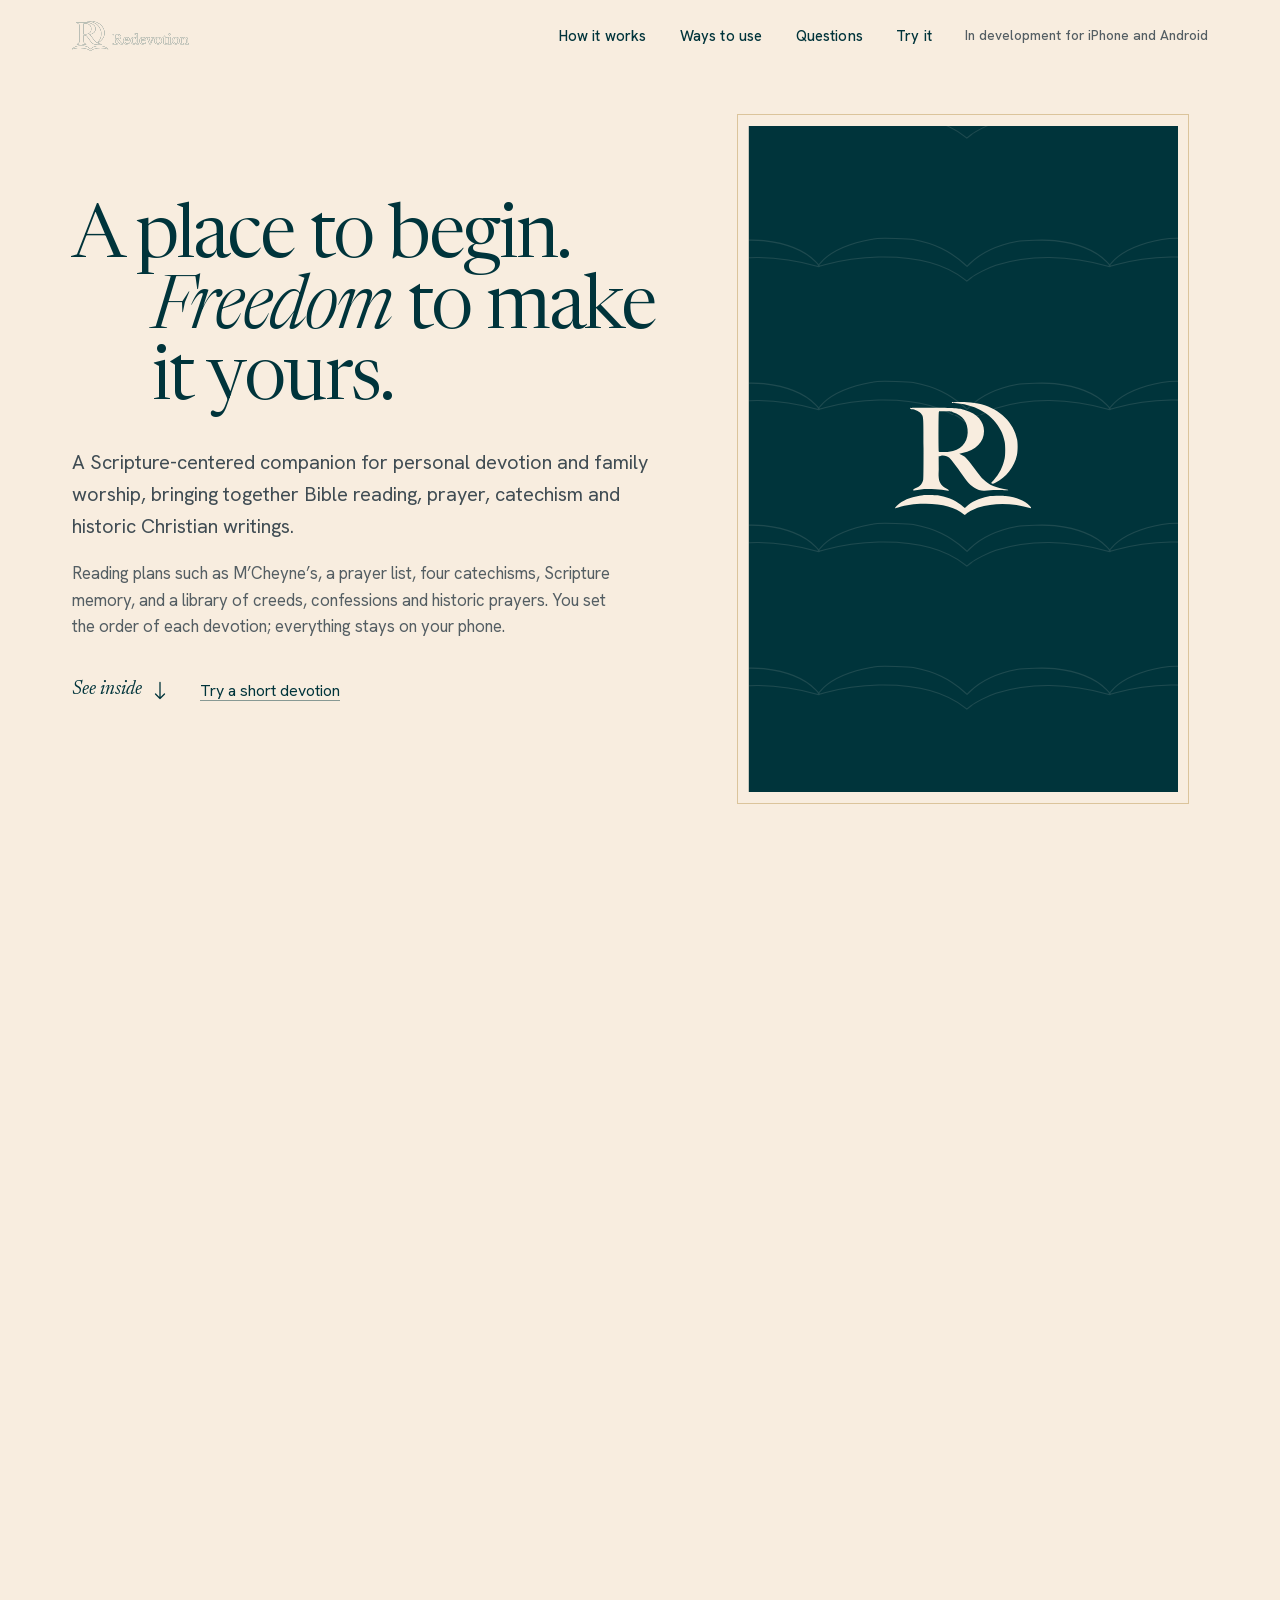
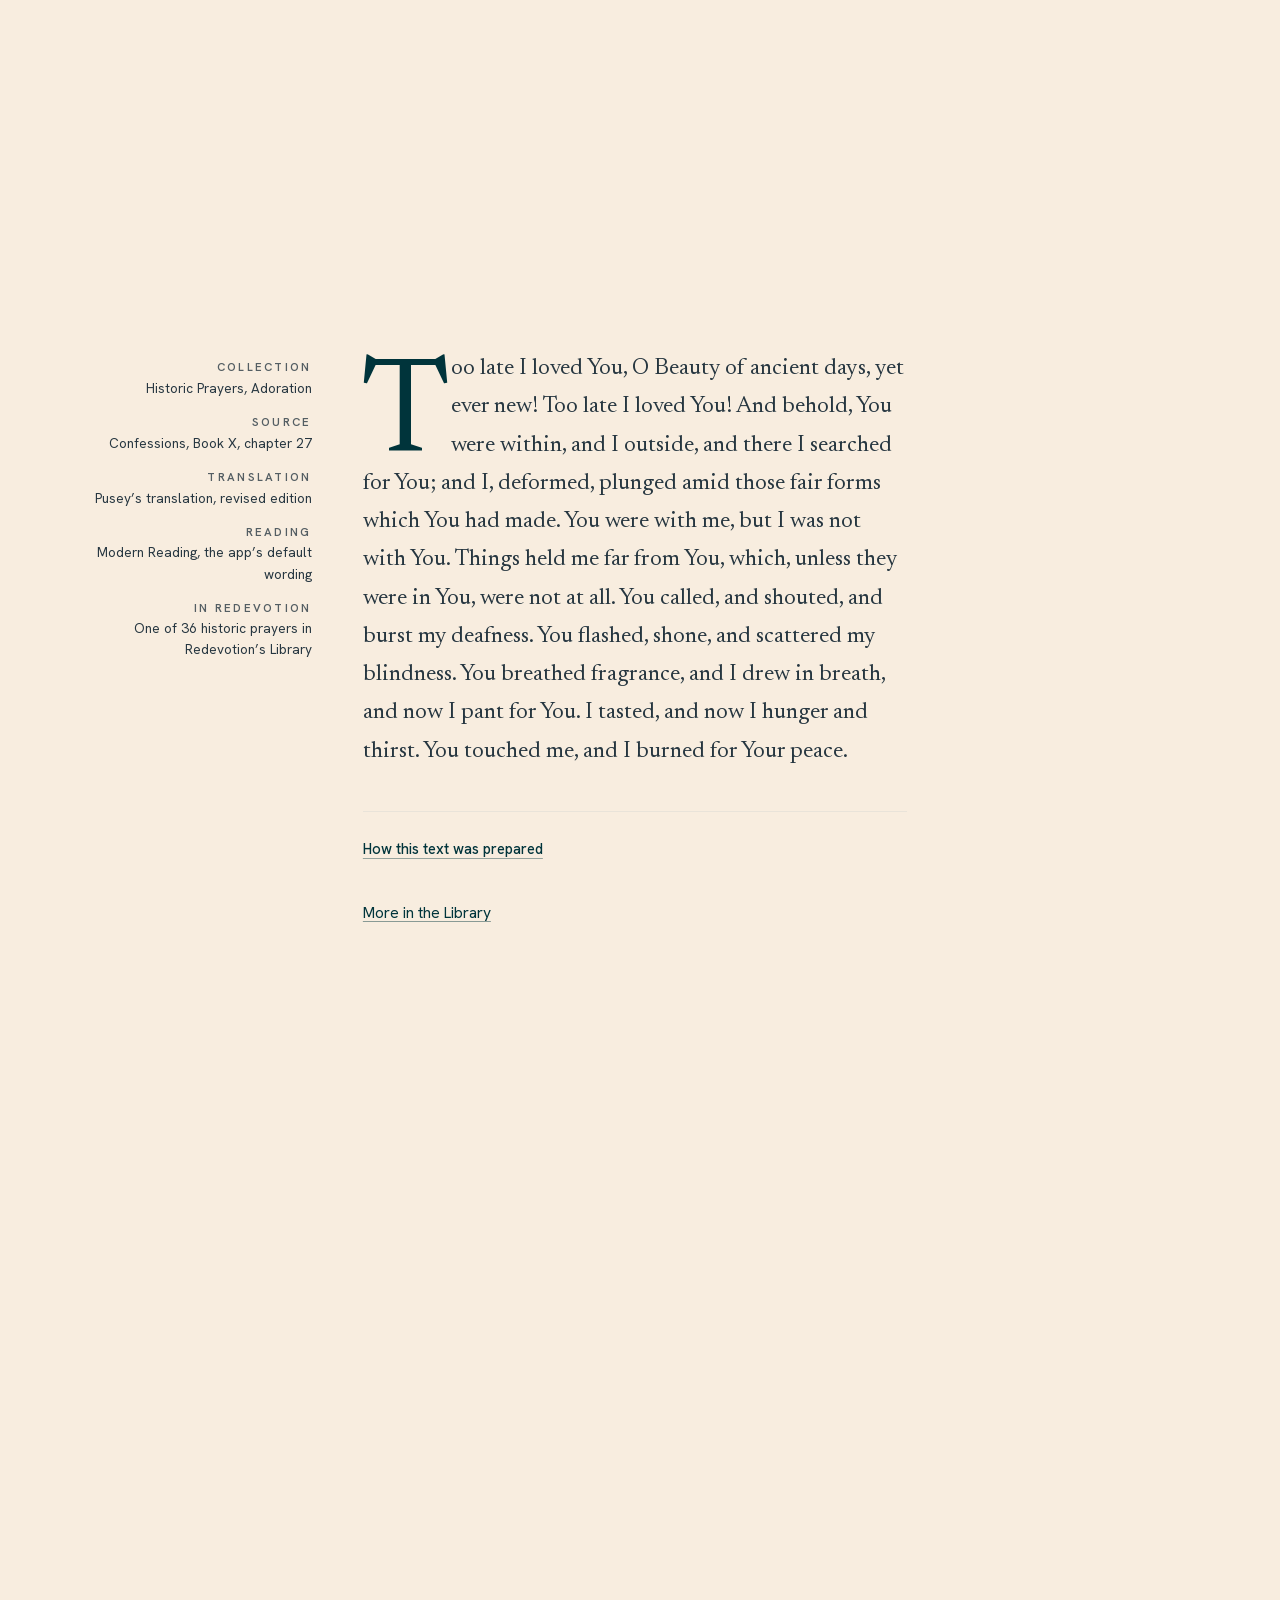
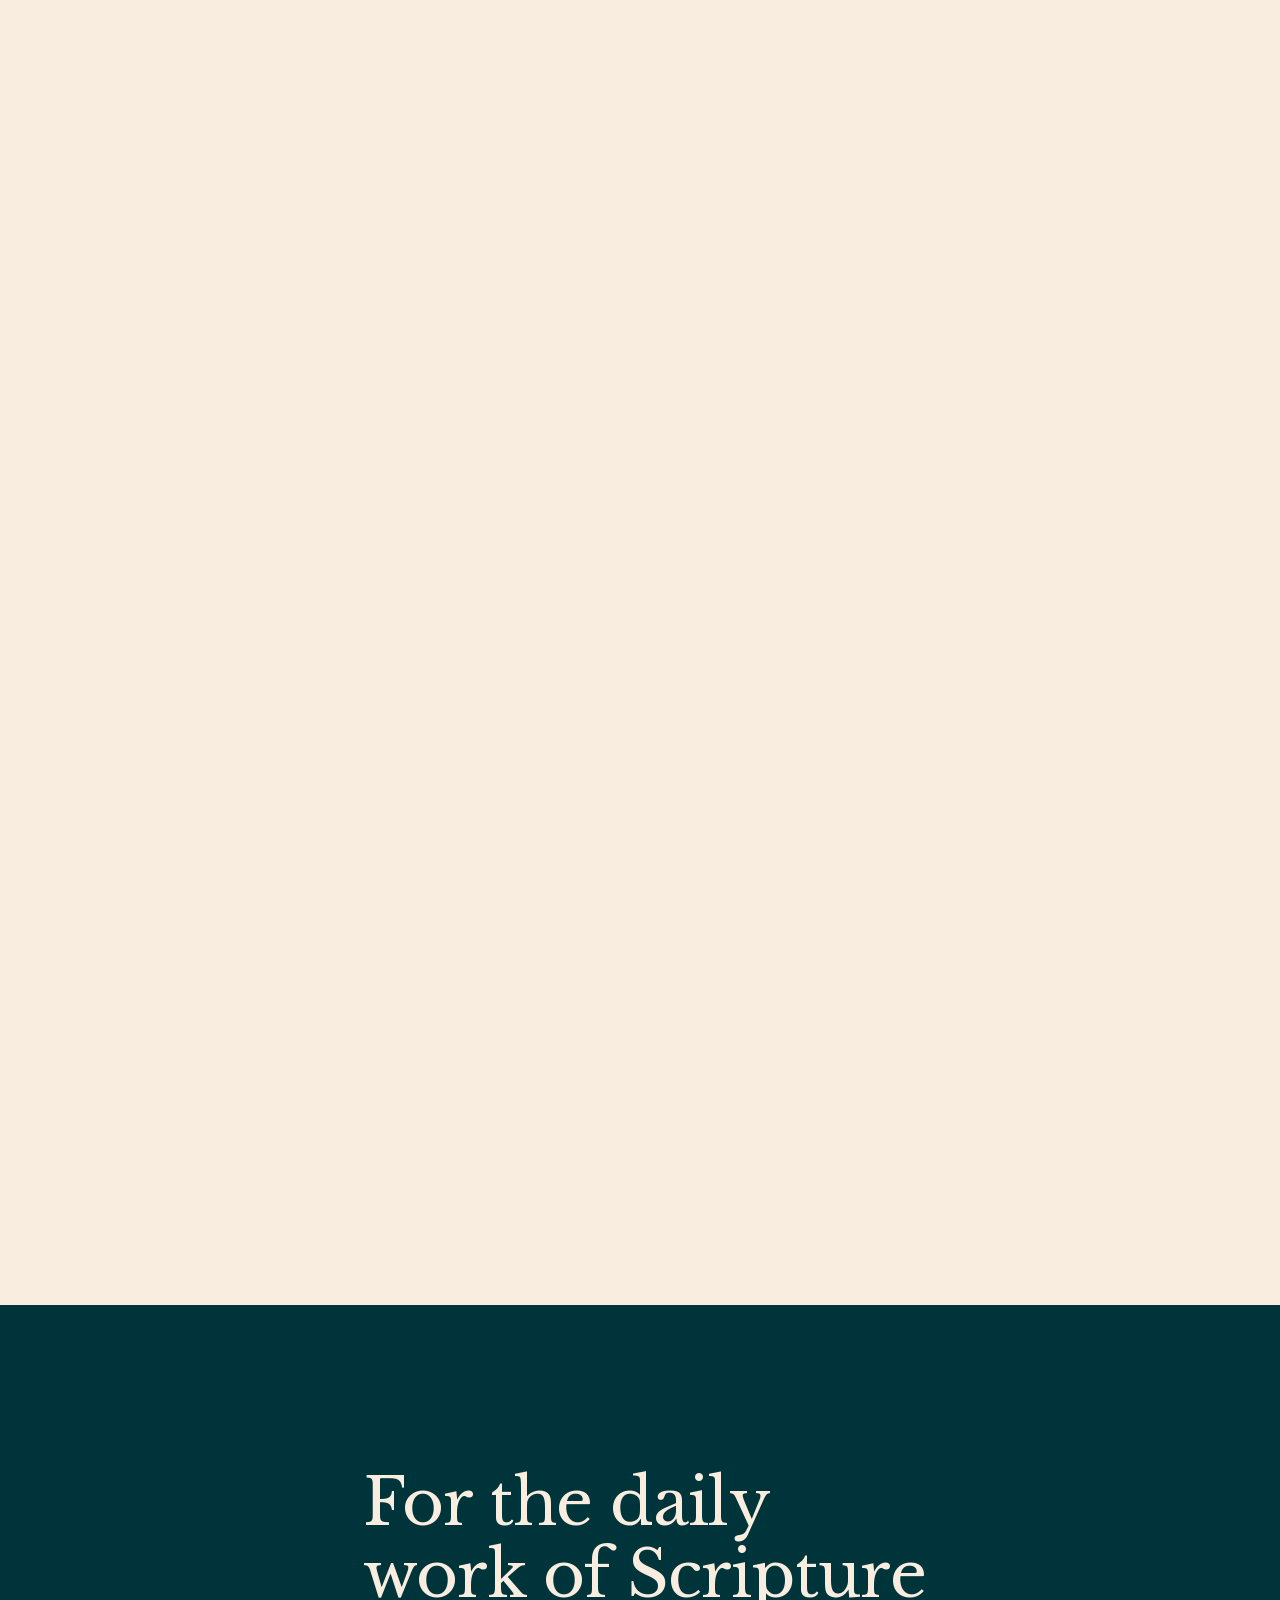
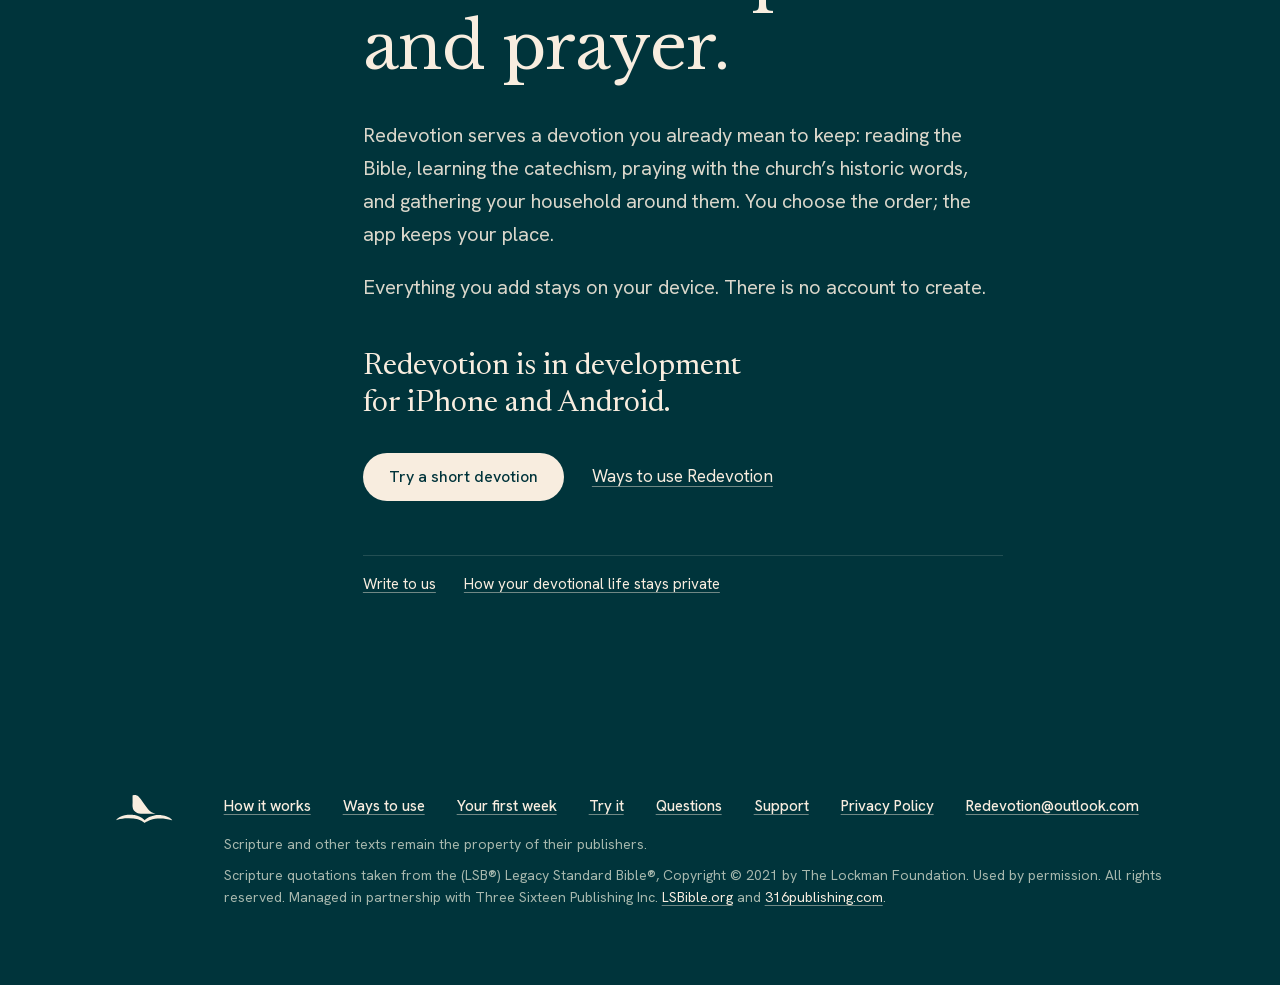
==== commit 4ca3f476: "Website release: five-scene walkthrough, corrected historic readings, search readiness (source d3faa" ====
--- a/index.html
+++ b/index.html
@@ -1 +1 @@
-<!DOCTYPE html><html lang="en" class="_6ZS5gq_variable zIuUAq_variable W06g6q_variable"><head><meta charSet="utf-8"/><meta name="viewport" content="width=device-width, initial-scale=1"/><link rel="preload" href="/_next/static/media/61e56fd33ece1ad8-s.p.0op912u62qdhl.woff2" as="font" crossorigin="" type="font/woff2"/><link rel="preload" href="/_next/static/media/b8dfa3d21eb22018-s.p.3lxpqujs87tck.woff2" as="font" crossorigin="" type="font/woff2"/><link rel="preload" href="/_next/static/media/cf9a11b6772b9533-s.p.1elj1f4z6aq4a.woff2" as="font" crossorigin="" type="font/woff2"/><link rel="preload" as="image" href="/brand/header-primary-teal.svg"/><link rel="preload" as="image" href="/brand/header-primary-ivory.svg"/><link rel="preload" as="image" href="/brand/header-compact-teal.svg"/><link rel="preload" as="image" href="/brand/header-compact-ivory.svg"/><link rel="preload" href="/brand/symbol-ivory.svg" as="image"/><link rel="preload" href="/brand/stamp-ivory.svg" as="image"/><link rel="stylesheet" href="/_next/static/chunks/0__rpbht4vi2x.css" data-precedence="next"/><link rel="stylesheet" href="/_next/static/chunks/30cfpakkfz1fy.css" data-precedence="next"/><link rel="preload" as="script" fetchPriority="low" href="/_next/static/chunks/0j1we3cwg31qe.js"/><script src="/_next/static/chunks/1cuyxw6v18rxx.js" async=""></script><script src="/_next/static/chunks/39_j1bdzreq0m.js" async=""></script><script src="/_next/static/chunks/turbopack-2u1d16houkiyo.js" async=""></script><script src="/_next/static/chunks/3qfy96eoyh-ek.js" async=""></script><script src="/_next/static/chunks/0eg0sm9x0out9.js" async=""></script><script src="/_next/static/chunks/377rvptai5ymw.js" async=""></script><meta name="theme-color" content="#F3F0E4" media="(prefers-color-scheme: light)"/><meta name="theme-color" content="#18242A" media="(prefers-color-scheme: dark)"/><title>Redevotion — A place to begin. Freedom to make it yours.</title><meta name="description" content="A Scripture-centered companion for personal devotion and family worship: Bible reading, prayer, catechism and historic writings. In development for iPhone and Android."/><link rel="manifest" href="/site.webmanifest"/><meta name="robots" content="noindex, follow"/><link rel="canonical" href="https://redevotionapp.com"/><meta property="og:title" content="Redevotion"/><meta property="og:description" content="A quiet place for Scripture, prayer and family worship."/><meta property="og:url" content="https://redevotionapp.com"/><meta property="og:image" content="https://redevotionapp.com/og-image-1200x630.png"/><meta property="og:image:width" content="1200"/><meta property="og:image:height" content="630"/><meta property="og:image:alt" content="Redevotion logo on deep teal"/><meta property="og:type" content="website"/><meta name="twitter:card" content="summary_large_image"/><meta name="twitter:title" content="Redevotion"/><meta name="twitter:description" content="A quiet place for Scripture, prayer and family worship."/><meta name="twitter:image" content="https://redevotionapp.com/og-image-1200x630.png"/><meta name="twitter:image:alt" content="Redevotion logo on deep teal"/><meta name="twitter:image:width" content="1200"/><meta name="twitter:image:height" content="630"/><link rel="icon" href="/favicon.ico" sizes="48x48"/><link rel="icon" href="/favicon.svg" type="image/svg+xml"/><link rel="apple-touch-icon" href="/apple-touch-icon.png"/><meta name="next-size-adjust" content=""/><script src="/_next/static/chunks/0cz1d0mv5g_q7.js" noModule=""></script></head><body><div hidden=""><!--$--><!--/$--></div><a class="skip-link" href="#main">Skip to content</a><header class="U0do9a_header" data-tone="paper" data-raised="false"><a class="U0do9a_brand" href="#top" aria-label="Redevotion, home"><span class="U0do9a_lockup U0do9a_wideOnly" aria-hidden="true"><img class="U0do9a_teal" src="/brand/header-primary-teal.svg" width="117" height="30" alt="" aria-hidden="true" draggable="false" style="display:block;width:117px;height:30px"/><img class="U0do9a_ivory" src="/brand/header-primary-ivory.svg" width="117" height="30" alt="" aria-hidden="true" draggable="false" style="display:block;width:117px;height:30px"/></span><span class="U0do9a_lockup U0do9a_narrowOnly" aria-hidden="true"><img class="U0do9a_teal" src="/brand/header-compact-teal.svg" width="107" height="24" alt="" aria-hidden="true" draggable="false" style="display:block;width:107px;height:24px"/><img class="U0do9a_ivory" src="/brand/header-compact-ivory.svg" width="107" height="24" alt="" aria-hidden="true" draggable="false" style="display:block;width:107px;height:24px"/></span></a><nav class="U0do9a_nav" aria-label="Primary"><a class="U0do9a_link" href="/how-it-works.html">How it works</a><a class="U0do9a_link" href="/ways-to-use.html">Ways to use</a><a class="U0do9a_link" href="/faq.html">Questions</a><a class="U0do9a_link" href="/try.html">Try it</a><span class="U0do9a_status" data-variant="header">In development for iPhone and Android</span></nav><button type="button" class="U0do9a_menuButton" aria-expanded="false" aria-controls="site-menu">Menu</button><div class="U0do9a_menu" id="site-menu" hidden=""><nav aria-label="Menu"><ul class="U0do9a_menuList"><li><a href="/how-it-works.html">How it works</a></li><li><a href="/ways-to-use.html">Ways to use</a></li><li><a href="/faq.html">Questions</a></li><li><a href="/try.html">Try it</a></li></ul><ul class="U0do9a_menuMinor"><li><a href="/first-week.html">Your first week</a></li><li><a href="/support.html">Support</a></li><li><a href="/privacy.html">Privacy</a></li><li><a href="mailto:Redevotion@outlook.com">Write to us</a></li></ul><p class="U0do9a_menuStatus">In development for iPhone and Android.</p></nav></div></header><main id="main" tabindex="-1"><span id="top"></span><section class="FRC4Lq_spread" data-tone="paper" aria-labelledby="headline-quiet"><div class="FRC4Lq_words"><div class="FRC4Lq_wide"><div class="YsNqLq_titlePage"><h1 class="YsNqLq_headline YsNqLq_headlineWide" id="headline-quiet"><span class="YsNqLq_line" data-line="0"><span>A place to begin.</span></span><span class="YsNqLq_line" data-line="1"><em>Freedom</em><span> to make</span></span><span class="YsNqLq_line" data-line="2"><span>it yours.</span></span></h1><p class="YsNqLq_descriptor">A Scripture-centered companion for personal devotion and family worship, bringing together Bible reading, prayer, catechism and historic Christian writings.</p><p class="YsNqLq_particulars">Reading plans such as M’Cheyne’s, a prayer list, four catechisms, Scripture memory, and a library of creeds, confessions and historic prayers. You set the order of each devotion; everything stays on your phone.</p><div class="YsNqLq_actions"><a class="YsNqLq_invitation" href="#library" data-anchor-link="inside"><span>See inside</span><svg viewBox="0 0 12 20" aria-hidden="true"><path d="M6 1.5v16M1.5 13 6 17.5 10.5 13"></path></svg></a><a class="link YsNqLq_secondary" href="/try.html">Try a short devotion</a><p class="YsNqLq_status">Redevotion is in development for iPhone and Android.</p></div></div></div><div class="FRC4Lq_narrow"><div class="YsNqLq_titlePage"><h1 class="YsNqLq_headline YsNqLq_headlineNarrow" id="headline-quiet-n"><span class="YsNqLq_line" data-line="0"><span>A place</span></span><span class="YsNqLq_line" data-line="1"><span>to begin.</span></span><span class="YsNqLq_line" data-line="2"><em>Freedom</em><span> to</span></span><span class="YsNqLq_line" data-line="3"><span>make it yours.</span></span></h1><p class="YsNqLq_descriptor">A Scripture-centered companion for personal devotion and family worship, bringing together Bible reading, prayer, catechism and historic Christian writings.</p><p class="YsNqLq_particulars">Reading plans such as M’Cheyne’s, a prayer list, four catechisms, Scripture memory, and a library of creeds, confessions and historic prayers. You set the order of each devotion; everything stays on your phone.</p><div class="YsNqLq_actions"><a class="YsNqLq_invitation" href="#library" data-anchor-link="inside"><span>See inside</span><svg viewBox="0 0 12 20" aria-hidden="true"><path d="M6 1.5v16M1.5 13 6 17.5 10.5 13"></path></svg></a><a class="link YsNqLq_secondary" href="/try.html">Try a short devotion</a><p class="YsNqLq_status">Redevotion is in development for iPhone and Android.</p></div></div></div></div><figure class="YsNqLq_plateFace YsNqLq_plateInFlow FRC4Lq_plate" aria-label="Redevotion bookplate"><span class="YsNqLq_platePattern pattern-d-teal" aria-hidden="true"></span><span class="YsNqLq_plateFrame" aria-hidden="true"></span><img class="YsNqLq_plateSymbol" src="/brand/symbol-ivory.svg" width="193" height="160" alt="" aria-hidden="true" draggable="false" style="display:block;width:193px;height:160px"/></figure></section><article class="YsNqLq_reading YsNqLq_readingStandalone" id="library" data-anchor="library" data-tone="paper" aria-labelledby="reading-title"><div class="YsNqLq_readingGrid" data-reading-grid="true"><header class="YsNqLq_readingHeadStandalone"><p class="YsNqLq_kicker">From the Library</p><h2 class="YsNqLq_readingTitle" id="reading-title"><span>Too late</span><span class="YsNqLq_readingTitleIt">loved I Thee</span></h2><p class="YsNqLq_byline"><strong>Augustine of Hippo</strong> (<!-- -->354–430<!-- -->), trans. <!-- -->E. B. Pusey</p></header><aside class="YsNqLq_margin" aria-label="About this text"><dl><div><dt>Collection</dt><dd>Historic Prayers<!-- -->, <!-- -->Adoration</dd></div><div><dt>Source</dt><dd>Confessions, Book X, chapter 27</dd></div><div><dt>Translation</dt><dd>Pusey’s translation, revised edition</dd></div><div><dt>In Redevotion</dt><dd>One of 36 historic prayers in Redevotion’s Library</dd></div></dl></aside><div class="YsNqLq_readingBody"><p class="YsNqLq_readingText">Too late loved I Thee, O Thou Beauty of ancient days, yet ever new! too late I loved Thee! And behold, Thou wert within, and I abroad, and there I searched for Thee; deformed I, plunging amid those fair forms, which Thou hadst made. Thou wert with me, but I was not with Thee. Things held me far from Thee, which, unless they were in Thee, were not at all. Thou calledst, and shoutedst, and burstest my deafness. Thou flashedst, shonest, and scatteredst my blindness. Thou breathedst odours, and I drew in breath and pant for Thee. I tasted, and hunger and thirst. Thou touchedst me, and I burned for Thy peace.</p><details class="YsNqLq_provenance"><summary>How this text was prepared</summary><p>Taken word for word from a scanned printing of Pusey’s translation (<!-- -->archive.org · confessionssaug01augugoog, p. 203<!-- -->), checked and frozen before it entered the app. Spelling and punctuation are the translator’s own. <!-- -->Public domain: Augustine wrote c. 397–400; Pusey died in 1882.</p></details><p class="YsNqLq_onward"><a class="link" href="/how-it-works.html#library">More in the Library</a></p></div></div></article><section class="b5W3-W_contents" id="contents" data-tone="paper" aria-labelledby="contents-title"><div class="b5W3-W_grid"><h2 class="b5W3-W_title" id="contents-title">In Redevotion</h2><div><ol class="b5W3-W_list"><li><a class="b5W3-W_entry" href="/how-it-works.html#bible-reading"><span class="b5W3-W_name">Bible Reading</span><span class="b5W3-W_line">M’Cheyne’s plan, the whole Bible in a year, either Testament, Psalms and Proverbs, or a plan of your own.</span></a></li><li><a class="b5W3-W_entry" href="/how-it-works.html#prayer"><span class="b5W3-W_name">Prayer</span><span class="b5W3-W_line">The people and requests you pray for, in a gentle daily rotation.</span></a></li><li><a class="b5W3-W_entry" href="/how-it-works.html#catechism"><span class="b5W3-W_name">Catechism</span><span class="b5W3-W_line">The Westminster Shorter, the Baptist, and two for children, with answers hidden until you tap.</span></a></li><li><a class="b5W3-W_entry" href="/how-it-works.html#memory"><span class="b5W3-W_name">Memory</span><span class="b5W3-W_line">Scripture, catechism answers, creeds and prayers, reviewed as part of a devotion.</span></a></li><li><a class="b5W3-W_entry" href="/how-it-works.html#personal-devotion"><span class="b5W3-W_name">Personal Devotion</span><span class="b5W3-W_line">Your own order of parts, each opening on its own reading surface.</span></a></li><li><a class="b5W3-W_entry" href="/how-it-works.html#family-worship"><span class="b5W3-W_name">Family Worship</span><span class="b5W3-W_line">An order for the household, led from one phone. Finish for now; resume later.</span></a></li><li><a class="b5W3-W_entry" href="/how-it-works.html#library"><span class="b5W3-W_name">The Library</span><span class="b5W3-W_line">Confessions, creeds, catechisms, thirty-six historic prayers and curated Scripture collections, with their sources.</span></a></li><li><a class="b5W3-W_entry" href="/how-it-works.html#scripture"><span class="b5W3-W_name">Seven translations</span><span class="b5W3-W_line">ESV, KJV, CSB, NASB 1995, NASB 2020, LSB and NKJV, and any passage opens in the Bible app you already use.</span></a></li></ol><p class="b5W3-W_facts">In development for iPhone and Android.<!-- --> <a class="link" href="/how-it-works.html">How each part works</a></p></div></div></section><section class="Hj2pmG_order" id="order" data-anchor="order" data-tone="paper" aria-labelledby="order-title"><div class="Hj2pmG_grid"><div class="Hj2pmG_intro"><h2 class="Hj2pmG_title" id="order-title">Set the parts. Keep the order.</h2><p class="Hj2pmG_body">A devotion in Redevotion is an order of parts you choose: a call to worship, a reading, a catechism question, a historic prayer. Mark what you finish, then gather again. What you finished moves on to the next in its collection; what you didn’t is simply there next time.</p><div class="Hj2pmG_switch" role="group" aria-label="Which rhythm"><button type="button" aria-pressed="true">Personal Devotion</button><button type="button" aria-pressed="false">Family Worship</button></div><p class="Hj2pmG_note">An illustration, set on paper, of how a rhythm moves from day to day.</p></div><div class="Hj2pmG_cardWrap"><div class="Hj2pmG_card"><header class="Hj2pmG_cardHead"><p class="label Hj2pmG_cardKicker">Today’s <!-- -->Devotion</p><p class="Hj2pmG_cardDate">Tuesday, November 10</p></header><ol class="Hj2pmG_list"><li class="Hj2pmG_row" style="--i:0"><button type="button" class="Hj2pmG_check" aria-pressed="false" aria-label="Call to Worship: mark done"><svg viewBox="0 0 24 24" aria-hidden="true"><circle cx="12" cy="12" r="10.4" class="Hj2pmG_ring"></circle><circle cx="12" cy="12" r="11" class="Hj2pmG_dot"></circle><path d="M7.2 12.4l3.1 3 6.6-6.7" class="Hj2pmG_tick"></path></svg></button><div class="Hj2pmG_rowText"><p class="label Hj2pmG_partName">Call to Worship</p><p class="Hj2pmG_itemTitle">Psalm 96:1–9</p><p class="Hj2pmG_itemNote">Summons to the nations to sing and give glory</p></div></li><li class="Hj2pmG_row" style="--i:1"><button type="button" class="Hj2pmG_check" aria-pressed="false" aria-label="Bible Reading: mark done"><svg viewBox="0 0 24 24" aria-hidden="true"><circle cx="12" cy="12" r="10.4" class="Hj2pmG_ring"></circle><circle cx="12" cy="12" r="11" class="Hj2pmG_dot"></circle><path d="M7.2 12.4l3.1 3 6.6-6.7" class="Hj2pmG_tick"></path></svg></button><div class="Hj2pmG_rowText"><p class="label Hj2pmG_partName">Bible Reading</p><p class="Hj2pmG_itemTitle">Reading <!-- -->121</p><p class="Hj2pmG_itemNote">M’Cheyne · today’s passages</p></div></li><li class="Hj2pmG_row" style="--i:2"><button type="button" class="Hj2pmG_check" aria-pressed="false" aria-label="Benediction: mark done"><svg viewBox="0 0 24 24" aria-hidden="true"><circle cx="12" cy="12" r="10.4" class="Hj2pmG_ring"></circle><circle cx="12" cy="12" r="11" class="Hj2pmG_dot"></circle><path d="M7.2 12.4l3.1 3 6.6-6.7" class="Hj2pmG_tick"></path></svg></button><div class="Hj2pmG_rowText"><p class="label Hj2pmG_partName">Benediction</p><p class="Hj2pmG_itemTitle">Numbers 6:24–26</p><p class="Hj2pmG_itemNote">The Aaronic blessing</p></div></li></ol><div class="Hj2pmG_actions"><button type="button" class="Hj2pmG_gather">Gather again</button><p class="Hj2pmG_progress">0<!-- --> of <!-- -->3<!-- --> done</p></div><details class="Hj2pmG_more"><summary>Make it yours</summary><p class="Hj2pmG_moreNote">Add a part and it takes its natural place in the order; move or remove any part. In the app each part can also draw from Scripture or the historic prayers, rotate or stay fixed, and be meant for certain days.</p><ul class="Hj2pmG_addList"><li><button type="button">+ <!-- -->Adoration</button></li><li><button type="button">+ <!-- -->Reading of the Law</button></li><li><button type="button">+ <!-- -->Confession</button></li><li><button type="button">+ <!-- -->Assurance of Pardon</button></li><li><button type="button">+ <!-- -->Creed</button></li><li><button type="button">+ <!-- -->Catechism</button></li><li><button type="button">+ <!-- -->Prayer for Illumination</button></li><li><button type="button">+ <!-- -->Intercession</button></li><li><button type="button">+ <!-- -->Prayer</button></li><li><button type="button">+ <!-- -->Memory</button></li><li><button type="button">+ <!-- -->Thanksgiving</button></li></ul><button type="button" class="Hj2pmG_reset">Start over</button></details></div><p class="Hj2pmG_live" aria-live="polite"></p></div></div></section><section class="e_4Jba_ways" id="ways-in" data-tone="paper" aria-labelledby="ways-title"><div class="e_4Jba_grid"><div class="e_4Jba_intro"><h2 class="e_4Jba_title" id="ways-title">Where you might begin</h2><p class="e_4Jba_standfirst">The same few parts serve very different lives.</p><p class="e_4Jba_newcomer"><span class="e_4Jba_lead">New to Redevotion?</span> <a class="link" href="/first-week.html">Your first week, if you’d like a guide</a></p></div><div class="e_4Jba_index"><ul class="e_4Jba_list"><li><a class="e_4Jba_entry" href="/ways-to-use.html#beginning"><span class="e_4Jba_name">Beginning a daily devotion</span><span class="e_4Jba_line">Start with three parts: a call to worship, a reading and a benediction. Add more only when you want to.</span></a></li><li><a class="e_4Jba_entry" href="/ways-to-use.html#your-routine"><span class="e_4Jba_name">Bringing the routine you already keep</span><span class="e_4Jba_line">Keep your reading plan and your Bible app. Redevotion gathers the routine around them.</span></a></li><li><a class="e_4Jba_entry" href="/ways-to-use.html#family-worship"><span class="e_4Jba_name">Leading family worship</span><span class="e_4Jba_line">One phone, an order for the household, and whatever wasn’t finished waiting for next time.</span></a></li></ul><p class="e_4Jba_also"><span class="e_4Jba_alsoLead">Others begin with</span> <span><a class="e_4Jba_alsoLink" href="/ways-to-use.html#catechism-and-memory">a catechism and memory work</a>, </span><span><a class="e_4Jba_alsoLink" href="/ways-to-use.html#historic-prayers">the church’s historic prayers</a>, </span><span><a class="e_4Jba_alsoLink" href="/ways-to-use.html#seasons">a changing season of life</a>, or </span><span><a class="e_4Jba_alsoLink" href="/ways-to-use.html#growing">the fuller options of an order they already keep</a>.</span></p><p class="e_4Jba_more"><a class="link" href="/ways-to-use.html">All the ways to use Redevotion</a></p></div></div></section><section class="_0Cd78a_closing on-field" id="close" data-tone="field" aria-labelledby="close-title"><div class="_0Cd78a_inner"><h2 class="brand-heading _0Cd78a_title" id="close-title">For the daily work of Scripture and prayer.</h2><div class="_0Cd78a_body"><p>Redevotion serves a devotion you already mean to keep: reading the Bible, learning the catechism, praying with the church’s historic words, and gathering your household around them. You choose the order; the app keeps your place.</p><p>Everything you add stays on your device. There is no account to create.</p></div><p class="_0Cd78a_resolve">Redevotion is in development for iPhone and Android.</p><div class="_0Cd78a_invite"><a class="_0Cd78a_primary" href="/try.html">Try a short devotion</a><a class="link" href="/ways-to-use.html">Ways to use Redevotion</a></div><p class="_0Cd78a_minor"><a class="link" href="mailto:Redevotion@outlook.com">Write to us</a><a class="link" href="/privacy.html">How your devotional life stays private</a></p></div></section></main><footer class="_EUJ1W_footer on-field" data-tone="field"><div class="_EUJ1W_inner"><img class="_EUJ1W_stamp" src="/brand/stamp-ivory.svg" width="64" height="36" alt="" aria-hidden="true" draggable="false" style="display:block;width:64px;height:36px"/><nav class="_EUJ1W_links" aria-label="Footer"><a class="link" href="/how-it-works.html">How it works</a><a class="link" href="/ways-to-use.html">Ways to use</a><a class="link" href="/first-week.html">Your first week</a><a class="link" href="/try.html">Try it</a><a class="link" href="/faq.html">Questions</a><a class="link" href="/support.html">Support</a><a class="link" href="/privacy.html">Privacy Policy</a><a class="link" href="mailto:Redevotion@outlook.com">Redevotion@outlook.com</a></nav><p class="_EUJ1W_note">Scripture and other texts remain the property of their publishers.</p></div></footer><!--$--><!--/$--><script id="_R_">(globalThis["TURBOPACK"] || (globalThis["TURBOPACK"] = [])).push({"otherChunks":["static/chunks/0j1we3cwg31qe.js","static/chunks/1cuyxw6v18rxx.js","static/chunks/39_j1bdzreq0m.js"],"runtimeModuleIds":[94553]});</script><script src="/_next/static/chunks/0j1we3cwg31qe.js" async=""></script><script>(self.__next_f=self.__next_f||[]).push([0])</script><script>self.__next_f.push([1,"1:\"$Sreact.fragment\"\n2:\"/_next/static/chunks/3qfy96eoyh-ek.js\"\n3:I[39756,[\"$2\"],\"default\"]\n4:I[37457,[\"$2\"],\"default\"]\n5:\"/_next/static/chunks/0eg0sm9x0out9.js\"\n6:\"/_next/static/chunks/377rvptai5ymw.js\"\n7:I[18013,[\"$2\",\"$5\",\"$6\"],\"default\"]\n9:I[19087,[\"$2\",\"$5\",\"$6\"],\"default\"]\n13:\"ViewportBoundary\"\n14:I[97367,[\"$2\"],\"$13\"]\n16:\"MetadataBoundary\"\n17:I[97367,[\"$2\"],\"$16\"]\n18:\"$Sreact.suspense\"\n1a:I[68027,[\"$2\"],\"default\",1]\n:HL[\"/_next/static/chunks/0__rpbht4vi2x.css\",\"style\"]\n:HL[\"/_next/static/chunks/30cfpakkfz1fy.css\",\"style\"]\n:HL[\"/_next/static/media/61e56fd33ece1ad8-s.p.0op912u62qdhl.woff2\",\"font\",{\"crossOrigin\":\"\",\"type\":\"font/woff2\"}]\n:HL[\"/_next/static/media/b8dfa3d21eb22018-s.p.3lxpqujs87tck.woff2\",\"font\",{\"crossOrigin\":\"\",\"type\":\"font/woff2\"}]\n:HL[\"/_next/static/media/cf9a11b6772b9533-s.p.1elj1f4z6aq4a.woff2\",\"font\",{\"crossOrigin\":\"\",\"type\":\"font/woff2\"}]\n:HL[\"/brand/stamp-ivory.svg\",\"image\"]\n8:[[\"children\",{\"s\":\"__PAGE__\",\"h\":512,\"d\":{\"r\":[\"$\",\"$1\",\"c\",{\"children\":[[[\"$\",\"a\",null,{\"className\":\"skip-link\",\"href\":\"#main\",\"children\":\"Skip to content\"}],[\"$\",\"$L7\",null,{}],[\"$\",\"main\",null,{\"id\":\"main\",\"tabIndex\":-1,\"children\":[[\"$\",\"span\",null,{\"id\":\"top\"}],[[\"$\",\"$L9\",null,{}],[\"$\",\"section\",null,{\"className\":\"FRC4Lq_spread\",\"data-tone\":\"paper\",\"aria-labelledby\":\"headline-quiet\",\"children\":[[\"$\",\"div\",null,{\"className\":\"FRC4Lq_words\",\"children\":[[\"$\",\"div\",null,{\"className\":\"FRC4Lq_wide\",\"children\":[\"$\",\"div\",null,{\"className\":\"YsNqLq_titlePage\",\"children\":[[\"$\",\"h1\",null,{\"className\":\"YsNqLq_headline YsNqLq_headlineWide\",\"id\":\"headline-quiet\",\"children\":[[\"$\",\"span\",\"0\",{\"className\":\"YsNqLq_line\",\"data-line\":0,\"children\":[[\"$\",\"span\",\"0\",{\"children\":\"A place to begin.\"}]]}],[\"$\",\"span\",\"1\",{\"className\":\"YsNqLq_line\",\"data-line\":1,\"children\":[[\"$\",\"em\",\"0\",{\"children\":\"Freedom\"}],[\"$\",\"span\",\"1\",{\"children\":\" to make\"}]]}],[\"$\",\"span\",\"2\",{\"className\":\"YsNqLq_line\",\"data-line\":2,\"children\":[[\"$\",\"span\",\"0\",{\"children\":\"it yours.\"}]]}]]}],[\"$\",\"p\",null,{\"className\":\"YsNqLq_descriptor\",\"children\":\"A Scripture-centered companion for personal devotion and family worship, bringing together Bible reading, prayer, catechism and historic Christian writings.\"}],[\"$\",\"p\",null,{\"className\":\"YsNqLq_particulars\",\"children\":\"Reading plans such as M’Cheyne’s, a prayer list, four catechisms, Scripture memory, and a library of creeds, confessions and historic prayers. You set the order of each devotion; everything stays on your phone.\"}],\"$La\"]}]}],\"$Lb\"]}],\"$Lc\"]}],\"$Ld\"],\"$Le\"]}],\"$Lf\"],[\"$L10\",\"$L11\"],\"$L12\"]}],\"p\":false,\"v\":null}}]]\n0:{\"P\":null,\"c\":[\"\",\"\"],\"q\":\"\",\"i\":false,\"t\":{\"t\":{\"s\":\"\",\"h\":528,\"d\":{\"r\":[\"$\",\"$1\",\"c\",{\"children\":[[[\"$\",\"link\",\"0\",{\"rel\":\"stylesheet\",\"href\":\"/_next/static/chunks/0__rpbht4vi2x.css\",\"precedence\":\"next\",\"crossOrigin\":\"$undefined\",\"nonce\":\"$undefined\"}],[\"$\",\"link\",\"1\",{\"rel\":\"stylesheet\",\"href\":\"/_next/static/chunks/30cfpakkfz1fy.css\",\"precedence\":\"next\",\"crossOrigin\":\"$undefined\",\"nonce\":\"$undefined\"}],[\"$\",\"script\",\"script-0\",{\"src\":\"/_next/static/chunks/3qfy96eoyh-ek.js\",\"async\":true,\"nonce\":\"$undefined\"}]],[\"$\",\"html\",null,{\"lang\":\"en\",\"className\":\"_6ZS5gq_variable zIuUAq_variable W06g6q_variable\",\"children\":[\"$\",\"body\",null,{\"children\":[\"$\",\"$L3\",null,{\"parallelRouterKey\":\"children\",\"error\":\"$undefined\",\"errorStyles\":\"$undefined\",\"errorScripts\":\"$undefined\",\"template\":[\"$\",\"$L4\",null,{}],\"templateStyles\":\"$undefined\",\"templateScripts\":\"$undefined\",\"notFound\":[[[\"$\",\"a\",null,{\"className\":\"skip-link\",\"href\":\"#main\",\"children\":\"Skip to content\"}],[\"$\",\"$L7\",null,{\"homeHref\":\"/\",\"current\":\"$undefined\"}],[\"$\",\"main\",null,{\"id\":\"main\",\"tabIndex\":-1,\"className\":\"hu3vsq_main\",\"children\":[[\"$\",\"div\",null,{\"className\":\"hu3vsq_grid\",\"children\":[[\"$\",\"header\",null,{\"className\":\"hu3vsq_head\",\"children\":[[\"$\",\"h1\",null,{\"className\":\"hu3vsq_title\",\"children\":\"This page isn’t in the book\"}],[\"$\",\"div\",null,{\"className\":\"hu3vsq_standfirst\",\"children\":[\"$\",\"p\",null,{\"children\":\"The address may be mistyped, or the page may have moved. These will take you somewhere useful.\"}]}]]}],false,[\"$\",\"div\",null,{\"className\":\"hu3vsq_body\",\"children\":[[],[\"$\",\"nav\",null,{\"className\":\"hu3vsq_onward\",\"aria-label\":\"Where to go next\",\"children\":[[\"$\",\"a\",\"/\",{\"className\":\"hu3vsq_primary\",\"href\":\"/\",\"children\":\"The home page\"}],[\"$\",\"a\",\"/how-it-works.html\",{\"className\":\"link\",\"href\":\"/how-it-works.html\",\"children\":\"How it works\"}],[\"$\",\"a\",\"/try.html\",{\"className\":\"link\",\"href\":\"/try.html\",\"children\":\"Try a short devotion\"}],[\"$\",\"a\",\"/support.html\",{\"className\":\"link\",\"href\":\"/support.html\",\"children\":\"Support\"}]]}]]}]]}],\"$undefined\"]}],[\"$\",\"footer\",null,{\"className\":\"_EUJ1W_footer on-field\",\"data-tone\":\"field\",\"children\":[\"$\",\"div\",null,{\"className\":\"_EUJ1W_inner\",\"children\":[[\"$\",\"img\",null,{\"className\":\"_EUJ1W_stamp\",\"src\":\"/brand/stamp-ivory.svg\",\"width\":64,\"height\":36,\"alt\":\"\",\"aria-hidden\":true,\"draggable\":false,\"style\":{\"display\":\"block\",\"width\":64,\"height\":36}}],[\"$\",\"nav\",null,{\"className\":\"_EUJ1W_links\",\"aria-label\":\"Footer\",\"children\":[[\"$\",\"a\",null,{\"className\":\"link\",\"href\":\"/how-it-works.html\",\"children\":\"How it works\"}],[\"$\",\"a\",null,{\"className\":\"link\",\"href\":\"/ways-to-use.html\",\"children\":\"Ways to use\"}],[\"$\",\"a\",null,{\"className\":\"link\",\"href\":\"/first-week.html\",\"children\":\"Your first week\"}],[\"$\",\"a\",null,{\"className\":\"link\",\"href\":\"/try.html\",\"children\":\"Try it\"}],[\"$\",\"a\",null,{\"className\":\"link\",\"href\":\"/faq.html\",\"children\":\"Questions\"}],[\"$\",\"a\",null,{\"className\":\"link\",\"href\":\"/support.html\",\"aria-current\":\"$undefined\",\"children\":\"Support\"}],[\"$\",\"a\",null,{\"className\":\"link\",\"href\":\"/privacy.html\",\"aria-current\":\"$undefined\",\"children\":\"Privacy Policy\"}],[\"$\",\"a\",null,{\"className\":\"link\",\"href\":\"mailto:Redevotion@outlook.com\",\"children\":\"Redevotion@outlook.com\"}]]}],[\"$\",\"p\",null,{\"className\":\"_EUJ1W_note\",\"children\":\"Scripture and other texts remain the property of their publishers.\"}],[],false]}]}]],[]],\"forbidden\":\"$undefined\",\"unauthorized\":\"$undefined\"}]}]}]]}],\"p\":false,\"v\":null},\"c\":\"$Q8\"},\"h\":{\"r\":[\"$\",\"$1\",\"h\",{\"children\":[null,[\"$\",\"$L14\",null,{\"children\":\"$L15\"}],[\"$\",\"$L17\",null,{\"children\":[[\"$\",\"div\",null,{\"hidden\":true,\"children\":[\"$\",\"$18\",null,{\"name\":\"Next.Metadata\",\"children\":\"$L19\"}]}],null]}],[\"$\",\"meta\",null,{\"name\":\"next-size-adjust\",\"content\":\"\"}]]}],\"p\":false,\"v\":null}},\"m\":\"$undefined\",\"G\":[\"$1a\",[[\"$\",\"link\",\"0\",{\"rel\":\"stylesheet\",\"href\":\"/_next/static/chunks/0__rpbht4vi2x.css\",\"precedence\":\"next\",\"crossOrigin\":\"$undefined\",\"nonce\":\"$undefined\"}],[\"$\",\"link\",\"1\",{\"rel\":\"stylesheet\",\"href\":\"/_next/static/chunks/30cfpakkfz1fy.css\",\"precedence\":\"next\",\"crossOrigin\":\"$undefined\",\"nonce\":\"$undefined\"}]]],\"S\":true,\"r\":\"$undefined\",\"s\":\"$undefined\",\"a\":\"$undefined\",\"l\":\"$undefined\",\"p\":\"$undefined\",\"d\":\"$undefined\",\"b\":\"M21yvKDl1Q6XXRgYU7t-G\"}\n1b:I[15866,[\"$2\",\"$5\",\"$6\"],\"default\"]\n22:I[97367,[\"$2\"],\"OutletBoundary\"]\n:HL[\"/brand/symbol-ivory.svg\",\"image\"]\na:[\"$\",\"div\",null,{\"className\":\"YsNqLq_actions\",\"children\":[[\"$\",\"a\",null,{\"className\":\"YsNqLq_invitation\",\"href\":\"#library\",\"data-anchor-link\":\"inside\",\"children\":[[\"$\",\"span\",null,{\"children\":\"See inside\"}],[\"$\",\"svg\",null,{\"viewBox\":\"0 0 12 20\",\"aria-hidden\":\"true\",\"children\":[\"$\",\"path\",null,{\"d\":\"M6 1.5v16M1.5 13 6 17.5 10.5 13\"}]}]]}],[\"$\",\"a\",null,{\"className\":\"link YsNqLq_secondary\",\"href\":\"/try.html\",\"children\":\"Try a short devotion\"}],[\"$\",\"p\",null,{\"className\":\"YsNqLq_status\",\"children\":\"Redevotion is in development for iPhone and Android.\"}]]}]\nb:[\"$\",\"div\",null,{\"className\":\"FRC4Lq_narrow\",\"children\":[\"$\",\"div\",null,{\"className\":\"YsNqLq_titlePage\",\"children\":[[\"$\",\"h1\",null,{\"className\":\"YsNqLq_headline YsNqLq_headlineNarrow\",\"id\":\"headline-quiet-n\",\"children\":[[\"$\",\"span\",\"0\",{\"className\":\"YsNqLq_line\",\"data-line\":0,\"children\":[[\"$\",\"span\",\"0\",{\"children\":\"A place\"}]]}],[\"$\",\"span\",\"1\",{\"className\":\"YsNqLq_line\",\"data-line\":1,\"children\":[[\"$\",\"span\",\"0\",{\"children\":\"to begin.\"}]]}],[\"$\",\"span\",\"2\",{\"className\":\"YsNqLq_line\",\"data-line\":2,\"children\":[[\"$\",\"em\",\"0\",{\"children\":\"Freedom\"}],[\"$\",\"span\",\"1\",{\"children\":\" to\"}]]}],[\"$\",\"span\",\"3\",{\"className\":\"YsNqLq_line\",\"data-line\":3,\"children\":[[\"$\",\"span\",\"0\",{\"children\":\"make it yours.\"}]]}]]}],[\"$\",\"p\",null,{\"className\":\"YsNqLq_descriptor\",\"children\":\"A Scripture-centered companion for personal devotion and family worship, bringing together Bible reading, prayer, catechism and historic Christian writings.\"}],[\"$\",\"p\",null,{\"className\":\"YsNqLq_particulars\",\"children\":\"Reading plans such as M’Cheyne’s, a prayer list, four catechisms, Scripture memory, and a library of creeds, confessions and historic prayers. You set the order of each devotion; everything stays on your phone.\"}],[\"$\",\"div\",null,{\"className\":\"YsNqLq_actions\",\"children\":[[\"$\",\"a\",null,{\"className\":\"YsNqLq_invitation\",\"href\":\"#library\",\"data-anchor-link\":\"inside\",\"children\":[[\"$\",\"span\",null,{\"children\":\"See inside\"}],[\"$\",\"svg\",null,{\"viewBox\":\"0 0 12 20\",\"aria-hidden\":\"true\",\"children\":[\"$\",\"path\",null,{\"d\":\"M6 1.5v16M1.5 13 6 17.5 10.5 13\"}]}]]}],[\"$\",\"a\",null,{\"className\":\"link YsNqLq_secondary\",\"href\":\"/try.html\",\"children\":\"Try a short devotion\"}],[\"$\",\"p\",null,{\"className\":\"YsNqLq_status\",\"children\":\"Redevotion is in development for iPhone and Android.\"}]]}]]}]}]\nc:[\"$\",\"figure\",null,{\"className\":\"YsNqLq_plateFace YsNqLq_plateInFlow FRC4Lq_plate\",\"aria-label\":\"Redevotion bookplate\",\"data-v\":\"$undefined\",\"children\":[[\"$\",\"span\",null,{\"className\":\"YsNqLq_platePattern pattern-d-teal\",\"aria-hidden\":\"true\"}],[\"$\",\"span\",null,{\"className\":\"YsNqLq_plateFrame\",\"aria-hidden\":\"true\"}],[\"$\",\"img\",null,{\"className\":\"YsNqLq_plateSymbol\",\"src\":\"/brand/symbol-ivory.svg\",\"width\":193,\"height\":160,\"alt\":\"\",\"aria-hidden\":true,\"draggable\":false,\"style\":{\"display\":\"block\",\"width\":193,\"height\":160}}]]}]\nd:[\"$\",\"article\",null,{\"className\":\"YsNqLq_reading YsNqLq_readingStandalone\",\"id\":\"library\",\"data-anchor\":\"library\",\"data-tone\":\"paper\",\"aria-labelledby\":\"reading-title\",\"children\":[false,[\"$\",\"div\",null,{\"className\":\"YsNqLq_readingGrid\",\"data-reading-grid\":true,\"children\":[[\"$\",\"header\",null,{\"className\":\"YsNqLq_readingHeadStandalone\",\"children\":[[\"$\",\"p\",null,{\"className\":\"YsNqLq_kicker\",\"children\":\"From the Library\"}],[\"$\",\"h2\",null,{\"className\":\"YsNqLq_readingTitle\",\"id\":\"reading-title\",\"children\":[[\"$\",\"span\",null,{\"children\":\"Too late\"}],[\"$\",\"span\",null,{\"className\":\"YsNqLq_readingTitleIt\",\"children\":\"loved I Thee\"}]]}],[\"$\",\"p\",null,{\"className\":\"YsNqLq_byline\",\"children\":[[\"$\",\"strong\",null,{\"children\":\"Augustine of Hippo\"}],\" (\",\"354–430\",\"), trans. \",\"E. B. Pusey\"]}]]}],[\"$\",\"aside\",null,{\"className\":\"YsNqLq_margin\",\"aria-label\":\"About this text\",\"children\":[\"$\",\"dl\",null,{\"children\":[[\"$\",\"div\",null,{\"children\":[[\"$\",\"dt\",null,{\"children\":\"Collection\"}],[\"$\",\"dd\",null,{\"children\":[\"Historic Prayers\",\", \",\"Adoration\"]}]]}],[\"$\",\"div\",null,{\"children\":[[\"$\",\"dt\",null,{\"children\":\"Source\"}],[\"$\",\"dd\",null,{\"children\":\"Confessions, Book X, chapter 27\"}]]}],[\"$\",\"div\",null,{\"children\":[[\"$\",\"dt\",null,{\"children\":\"Translation\"}],[\"$\",\"dd\",null,{\"children\":\"Pusey’s translation, revised edition\"}]]}],[\"$\",\"div\",null,{\"children\":[[\"$\",\"dt\",null,{\"children\":\"In Redevotion\"}],[\"$\",\"dd\",null,{\"children\":\"One of 36 historic prayers in Redevotion’s Library\"}]]}]]}]}],[\"$\",\"div\",null,{\"className\":\"YsNqLq_readingBody\",\"children\":[[\"$\",\"p\",null,{\"className\":\"YsNqLq_readingText\",\"children\":\"Too late loved I Thee, O Thou Beauty of ancient days, yet ever new! too late I loved Thee! And behold, Thou wert within, and I abroad, and there I searched for Thee; deformed I, plunging amid those fair forms, which Thou hadst made. Thou wert with me, but I was not with Thee. Things held me far from Thee, which, unless they were in Thee, were not at all. Thou calledst, and shoutedst, and burstest my deafness. Thou flashedst, shonest, and scatteredst my blindness. Thou breathedst odours, and I drew in breath and pant for Thee. I tasted, and hunger and thirst. Thou touchedst me, and I burned for Thy peace.\"}],[\"$\",\"details\",null,{\"className\":\"YsNqLq_provenance\",\"children\":[[\"$\",\"summary\",null,{\"children\":\"How this text was prepared\"}],[\"$\",\"p\",null,{\"children\":[\"Taken word for word from a scanned printing of Pusey’s translation (\",\"archive.org · confessionssaug01augugoog, p. 203\",\"), checked and frozen before it entered the app. Spelling and punctuation are the translator’s own. \",\"Public domain: Augustine wrote c. 397–400; Pusey died in 1882.\"]}]]}],[\"$\",\"p\",null,{\"className\":\"YsNqLq_onward\",\"children\":[\"$\",\"a\",null,{\"className\":\"link\",\"href\":\"/how-it-works.html#library\",\"children\":\"More in the Library\"}]}]]}]]}]]}]\ne:[[\"$\",\"section\",null,{\"className\":\"b5W3-W_contents\",\"id\":\"contents\",\"data-tone\":\"paper\",\"aria-labelledby\":\"contents-title\",\"children\":[\"$\",\"div\",null,{\"className\":\"b5W3-W_grid\",\"children\":[[\"$\",\"h2\",null,{\"className\":\"b5W3-W_title\",\"id\":\"contents-title\",\"children\":\"In Redevotion\"}],[\"$\",\"div\",null,{\"className\":\"$undefined\",\"children\":[[\"$\",\"ol\",null,{\"className\":\"b5W3-W_list\",\"children\":[[\"$\",\"li\",\"bible-reading\",{\"children\":[\"$\",\"a\",null,{\"className\":\"b5W3-W_entry\",\"href\":\"/how-it-works.html#bible-reading\",\"children\":[[\"$\",\"span\",null,{\"className\":\"b5W3-W_name\",\"children\":\"Bible Reading\"}],[\"$\",\"span\",null,{\"className\":\"b5W3-W_line\",\"children\":\"M’Cheyne’s plan, the whole Bible in a year, either Testament, Psalms and Proverbs, or a plan of your own.\"}]]}]}],[\"$\",\"li\",\"prayer\",{\"children\":[\"$\",\"a\",null,{\"className\":\"b5W3-W_entry\",\"href\":\"/how-it-works.html#prayer\",\"children\":[[\"$\",\"span\",null,{\"className\":\"b5W3-W_name\",\"children\":\"Prayer\"}],[\"$\",\"span\",null,{\"className\":\"b5W3-W_line\",\"children\":\"The people and requests you pray for, in a gentle daily rotation.\"}]]}]}],[\"$\",\"li\",\"catechism\",{\"children\":[\"$\",\"a\",null,{\"className\":\"b5W3-W_entry\",\"href\":\"/how-it-works.html#catechism\",\"children\":[[\"$\",\"span\",null,{\"className\":\"b5W3-W_name\",\"children\":\"Catechism\"}],[\"$\",\"span\",null,{\"className\":\"b5W3-W_line\",\"children\":\"The Westminster Shorter, the Baptist, and two for children, with answers hidden until you tap.\"}]]}]}],[\"$\",\"li\",\"memory\",{\"children\":[\"$\",\"a\",null,{\"className\":\"b5W3-W_entry\",\"href\":\"/how-it-works.html#memory\",\"children\":[[\"$\",\"span\",null,{\"className\":\"b5W3-W_name\",\"children\":\"Memory\"}],[\"$\",\"span\",null,{\"className\":\"b5W3-W_line\",\"children\":\"Scripture, catechism answers, creeds and prayers, reviewed as part of a devotion.\"}]]}]}],[\"$\",\"li\",\"personal-devotion\",{\"children\":[\"$\",\"a\",null,{\"className\":\"b5W3-W_entry\",\"href\":\"/how-it-works.html#personal-devotion\",\"children\":[[\"$\",\"span\",null,{\"className\":\"b5W3-W_name\",\"children\":\"Personal Devotion\"}],[\"$\",\"span\",null,{\"className\":\"b5W3-W_line\",\"children\":\"Your own order of parts, each opening on its own reading surface.\"}]]}]}],[\"$\",\"li\",\"family-worship\",{\"children\":[\"$\",\"a\",null,{\"className\":\"b5W3-W_entry\",\"href\":\"/how-it-works.html#family-worship\",\"children\":[[\"$\",\"span\",null,{\"className\":\"b5W3-W_name\",\"children\":\"Family Worship\"}],[\"$\",\"span\",null,{\"className\":\"b5W3-W_line\",\"children\":\"An order for the household, led from one phone. Finish for now; resume later.\"}]]}]}],[\"$\",\"li\",\"library\",{\"children\":[\"$\",\"a\",null,{\"className\":\"b5W3-W_entry\",\"href\":\"/how-it-works.html#library\",\"children\":[[\"$\",\"span\",null,{\"className\":\"b5W3-W_name\",\"children\":\"The Library\"}],[\"$\",\"span\",null,{\"className\":\"b5W3-W_line\",\"children\":\"Confessions, creeds, catechisms, thirty-six historic prayers and curated Scripture collections, with their sources.\"}]]}]}],[\"$\",\"li\",\"scripture\",{\"children\":[\"$\",\"a\",null,{\"className\":\"b5W3-W_entry\",\"href\":\"/how-it-works.html#scripture\",\"children\":[[\"$\",\"span\",null,{\"className\":\"b5W3-W_name\",\"children\":\"Seven translations\"}],[\"$\",\"span\",null,{\"className\":\"b5W3-W_line\",\"children\":\"ESV, KJV, CSB, NASB 1995, NASB 2020, LSB and NKJV, and any passage opens in the Bible app you already use.\"}]]}]}]]}],[\"$\",\"p\",null,{\"className\":\"b5W3-W_facts\",\"children\":[\"In development for iPhone and Android.\",\" \",[\"$\",\"a\",null,{\"className\":\"link\",\"href\":\"/how-it-works.html\",\"children\":\"How each part works\"}]]}]]}]]}]}],[\"$\",\"$L1b\",null,{}],[\"$\",\"section\",null,{\"className\":\"e_4Jba_ways\",\"id\":\"ways-in\",\"data-tone\":\"paper\",\"aria-labelledby\":\"ways-title\",\"children\":[\"$\",\"div\",null,{\"className\":\"e_4Jba_grid\",\"children\":[[\"$\",\"div\",null,{\"className\":\"e_4Jba_intro\",\"children\":[[\"$\",\"h2\",null,{\"className\":\"e_4Jba_title\",\"id\":\"ways-title\",\"children\":\"Where you might begin\"}],[\"$\",\"p\",null,{\"className\":\"e_4Jba_standfirst\",\"children\":\"The same few parts serve very different lives.\"}],[\"$\",\"p\",null,{\"className\":\"e_4Jba_newcomer\",\"children\":[[\"$\",\"span\",null,{\"className\":\"e_4Jba_lead\",\"children\":\"New to Redevotion?\"}],\" \",[\"$\",\"a\",null,{\"className\":\"link\",\"href\":\"/first-week.html\",\"children\":\"Your first week, if you’d like a guide\"}]]}]]}],[\"$\",\"div\",null,{\"className\":\"e_4Jba_index\",\"children\":[[\"$\",\"ul\",null,{\"className\":\"e_4Jba_list\",\"children\":[[\"$\",\"li\",\"beginning\",{\"children\":[\"$\",\"a\",null,{\"className\":\"e_4Jba_entry\",\"href\":\"/ways-to-use.html#beginning\",\"children\":[[\"$\",\"span\",null,{\"className\":\"e_4Jba_name\",\"children\":\"Beginning a daily devotion\"}],\"$L1c\"]}]}],\"$L1d\",\"$L1e\"]}],\"$L1f\",\"$L20\"]}]]}]}],\"$L21\"]\nf:[\"$\",\"footer\",null,{\"className\":\"_EUJ1W_footer on-field\",\"data-tone\":\"field\",\"children\":[\"$\",\"div\",null,{\"className\":\"_EUJ1W_inner\",\"children\":[[\"$\",\"img\",null,{\"className\":\"_EUJ1W_stamp\",\"src\":\"/brand/stamp-ivory.svg\",\"width\":64,\"height\":36,\"alt\":\"\",\"aria-hidden\":true,\"draggable\":false,\"style\":{\"display\":\"block\",\"width\":64,\"height\":36}}],[\"$\",\"nav\",null,{\"className\":\"_EUJ1W_links\",\"aria-label\":\"Footer\",\"children\":[[\"$\",\"a\",null,{\"className\":\"link\",\"href\":\"/how-it-works.html\",\"children\":\"How it works\"}],[\"$\",\"a\",null,{\"className\":\"link\",\"href\":\"/ways-to-use.html\",\"children\":\"Ways to use\"}],[\"$\",\"a\",null,{\"className\":\"link\",\"href\":\"/first-week.html\",\"children\":\"Your first week\"}],[\"$\",\"a\",null,{\"className\":\"link\",\"href\":\"/try.html\",\"children\":\"Try it\"}],[\"$\",\"a\",null,{\"className\":\"link\",\"href\":\"/faq.html\",\"children\":\"Questions\"}],[\"$\",\"a\",null,{\"className\":\"link\",\"href\":\"/support.html\",\"aria-current\":\"$undefined\",\"children\":\"Support\"}],[\"$\",\"a\",null,{\"className\":\"link\",\"href\":\"/privacy.html\",\"aria-current\":\"$undefined\",\"children\":\"Privacy Policy\"}],[\"$\",\"a\",null,{\"className\":\"link\",\"href\":\"mailto:Redevotion@outlook.com\",\"children\":\"Redevotion@outlook.com\"}]]}],[\"$\",\"p\",null,{\"className\":\"_EUJ1W_note\",\"children\":\"Scripture and other texts remain the property of their publishers.\"}],[],false]}]}]\n10:[\"$\",\"script\",\"script-0\",{\"src\":\"/_next/static/chunks/0eg0sm9x0out9.js\",\"async\":true,\"nonce\":\"$undefined\"}]\n11:[\"$\",\"script\",\"script-1\",{\"src\":\"/_next/static/chunks/377rvptai5ymw.js\",\"async\":true,\"nonce\":\"$undefined\"}]\n12:[\"$\",\"$L22\",null,{\"children\":[\"$\",\"$18\",null,{\"name\":\"Next.MetadataOutlet\",\"children\":\"$@23\"}]}]\n1c:[\"$\",\"span\",null,{\"className\":\"e_4Jba_line\",\"children\":\"Start with three parts: a call to worship, a reading and a benediction. Add more only when you want to.\"}]\n1d:[\"$\",\"li\",\"your-routine\",{\"children\":[\"$\",\"a\",null,{\"className\":\"e_4Jba_entry\",\"href\":\"/ways-to-use.html#your-routine\",\"children\":[[\"$\",\"span\",null,{\"className\":\"e_4Jba_name\",\"children\":\"Bringing the routine you already keep\"}],[\"$\",\"span\",null,{\"className\":\"e_4Jba_line\",\"children\":\"Keep your reading plan and your Bible app. Redevotion gathers the routine around them.\"}]]}]}]\n1e:[\"$\",\"li\",\"family-worship\",{\"children\":[\"$\",\"a\",null,{\"className\":\"e_4Jba_entry\",\"href\":\"/ways-to-use.html#family-worship\",\"children\":[[\"$\",\"span\",null,{\"className\":\"e_4Jba_name\",\"children\":\"Leading family worship\"}],[\"$\",\"span\",null,{\"className\":\"e_4Jba_line\",\"children\":\"One phone, an order for the household, and whatever wasn’t finished waiting for next time.\"}]]}]}]\n1f:[\"$\",\"p\",null,{\"className\":\"e_4Jba_also\",\"children\":[[\"$\",\"span\",null,{\"className\":\"e_4Jba_alsoLead\",\"children\":\"Others begin with\"}],\" \",[[\"$\",\"span\",\"catechism-and-memory\",{\"children\":[[\"$\",\"a\",null,{\"className\":\"e_4Jba_alsoLink\",\"href\":\"/ways-to-use.html#catechism-and-memory\",\"children\":\"a catechism and memory work\"}],\", \"]}],[\"$\",\"span\",\"historic-prayers\",{\"children\":[[\"$\",\"a\",null,{\"className\":\"e_4Jba_alsoLink\",\"href\":\"/ways-to-use.html#historic-prayers\",\"children\":\"the church’s historic prayers\"}],\", \"]}],[\"$\",\"span\",\"seasons\",{\"children\":[[\"$\",\"a\",null,{\"className\":\"e_4Jba_alsoLink\",\"href\":\"/ways-to-use.html#seasons\",\"children\":\"a changing season of life\"}],\", or \"]}],[\"$\",\"span\",\"growing\",{\"children\":[[\"$\",\"a\",null,{\"className\":\"e_4Jba_alsoLink\",\"href\":\"/ways-to-use.html#growing\",\"children\":\"the fuller options of an order they already keep\"}],\".\"]}]]]}]\n20:[\"$\",\"p\",null,{\"className\":\"e_4Jba_more\",\"children\":[\"$\",\"a\",null,{\"className\":\"link\",\"href\":\"/ways-to-use.html\",\"children\":\"All the ways to use Redevotion\"}]}]\n21:[\"$\",\"section\",null,{\"className\":\"_0Cd78a_closing on-field\",\"id\":\"close\",\"data-tone\":\"field\",\"aria-labelledby\":\"close-title\",\"children\":[\"$\",\"div\",null,{\"className\":\"_0Cd78a_inner\",\"children\":[[\"$\",\"h2\",null,{\"className\":\"brand-heading _0Cd78a_title\",\"id\":\"close-title\",\"children\":\"For the daily work of Scripture and prayer.\"}],[\"$\",\"div\",null,{\"className\":\"_0Cd78a_body\",\"children\":[[\"$\",\"p\",null,{\"children\":\"Redevotion serves a devotion you already mean to keep: reading the Bible, learning the catechism, praying with the church’s historic words, and gathering your household around them. You choose the order; the app keeps your place.\"}],[\"$\",\"p\",null,{\"children\":\"Everything you add stays on your device. There is no account to create.\"}]]}],[\"$\",\"p\",null,{\"className\":\"_0Cd78a_resolve\",\"children\":\"Redevotion is in development for iPhone and Android.\"}],[\"$\",\"div\",null,{\"className\":\"_0Cd78a_invite\",\"children\":[[\"$\",\"a\",null,{\"className\":\"_0Cd78a_primary\",\"href\":\"/try.html\",\"children\":\"Try a short devotion\"}],[\"$\",\"a\",null,{\"className\":\"link\",\"href\":\"/ways-to-use.html\",\"children\":\"Ways to use Redevotion\"}]]}],[\"$\",\"p\",null,{\"className\":\"_0Cd78a_minor\",\"children\":[[\"$\",\"a\",null,{\"className\":\"link\",\"href\":\"mailto:Redevotion@outlook.com\",\"children\":\"Write to us\"}],[\"$\",\"a\",null,{\"className\":\"link\",\"href\":\"/privacy.html\",\"children\":\"How your devotional life stays private\"}]]}]]}]}]\n15:[[\"$\",\"meta\",\"0\",{\"charSet\":\"utf-8\"}],[\"$\",\"meta\",\"1\",{\"name\":\"viewport\",\"content\":\"width=device-width, initial-scale=1\"}],[\"$\",\"meta\",\"2\",{\"name\":\"theme-color\",\"content\":\"#F3F0E4\",\"media\":\"(prefers-color-scheme: light)\"}],[\"$\",\"meta\",\"3\",{\"name\":\"theme-color\",\"content\":\"#18242A\",\"media\":\"(prefers-color-scheme: dark)\"}]]\n24:I[27201,[\"$2\"],\"IconMark\"]\n19:[[\"$\",\"title\",\"0\",{\"children\":\"Redevotion — A place to begin. Freedom to make it yours.\"}],[\"$\",\"meta\",\"1\",{\"name\":\"description\",\"content\":\"A Scripture-centered companion for personal devotion and family worship: Bible reading, prayer, catechism and historic writings. In development for iPhone and Android.\"}],[\"$\",\"link\",\"2\",{\"rel\":\"manifest\",\"href\":\"/site.webmanifest\",\"crossOrigin\":\"$undefined\"}],[\"$\",\"meta\",\"3\",{\"name\":\"robots\",\"content\":\"noindex, follow\"}],[\"$\",\"link\",\"4\",{\"rel\":\"canonical\",\"href\":\"https://redevotionapp.com\"}],[\"$\",\"meta\",\"5\",{\"property\":\"og:title\",\"content\":\"Redevotion\"}],[\"$\",\"meta\",\"6\",{\"property\":\"og:description\",\"content\":\"A quiet place for Scripture, prayer and family worship.\"}],[\"$\",\"meta\",\"7\",{\"property\":\"og:url\",\"content\":\"https://redevotionapp.com\"}],[\"$\",\"meta\",\"8\",{\"property\":\"og:image\",\"content\":\"https://redevotionapp.com/og-image-1200x630.png\"}],[\"$\",\"meta\",\"9\",{\"property\":\"og:image:width\",\"content\":\"1200\"}],[\"$\",\"meta\",\"10\",{\"property\":\"og:image:height\",\"content\":\"630\"}],[\"$\",\"meta\",\"11\",{\"property\":\"og:image:alt\",\"content\":\"Redevotion logo on deep teal\"}],[\"$\",\"meta\",\"12\",{\"property\":\"og:type\",\"content\":\"website\"}],[\"$\",\"meta\",\"13\",{\"name\":\"twitter:card\",\"content\":\"summary_large_image\"}],[\"$\",\"meta\",\"14\",{\"name\":\"twitter:title\",\"content\":\"Redevotion\"}],[\"$\",\"meta\",\"15\",{\"name\":\"twitter:description\",\"content\":\"A quiet place for Scripture, prayer and family worship.\"}],[\"$\",\"meta\",\"16\",{\"name\":\"twitter:image\",\"content\":\"https://redevotionapp.com/og-image-1200x630.png\"}],[\"$\",\"meta\",\"17\",{\"name\":\"twitter:image:alt\",\"content\":\"Redevotion logo on deep teal\"}],[\"$\",\"meta\",\"18\",{\"name\":\"twitter:image:width\",\"content\":\"1200\"}],[\"$\",\"meta\",\"19\",{\"name\":\"twitter:image:height\",\"content\":\"630\"}],[\"$\",\"link\",\"20\",{\"rel\":\"icon\",\"href\":\"/favicon.ico\",\"sizes\":\"48x48\"}],[\"$\",\"link\",\"21\",{\"rel\":\"icon\",\"href\":\"/favicon.svg\",\"type\":\"image/svg+xml\"}],[\"$\",\"link\",\"22\",{\"rel\":\"apple-touch-icon\",\"href\":\"/apple-touch-icon.png\"}],[\"$\",\"$L24\",\"23\",{}]]\n23:null\n"])</script></body></html>+<!DOCTYPE html><html lang="en-US" class="_6ZS5gq_variable zIuUAq_variable W06g6q_variable"><head><meta charSet="utf-8"/><meta name="viewport" content="width=device-width, initial-scale=1"/><link rel="preload" href="/_next/static/media/61e56fd33ece1ad8-s.p.0op912u62qdhl.woff2" as="font" crossorigin="" type="font/woff2"/><link rel="preload" href="/_next/static/media/b8dfa3d21eb22018-s.p.3lxpqujs87tck.woff2" as="font" crossorigin="" type="font/woff2"/><link rel="preload" href="/_next/static/media/cf9a11b6772b9533-s.p.1elj1f4z6aq4a.woff2" as="font" crossorigin="" type="font/woff2"/><link rel="preload" as="image" href="/brand/header-primary-teal.svg"/><link rel="preload" as="image" href="/brand/header-primary-ivory.svg"/><link rel="preload" as="image" href="/brand/header-compact-teal.svg"/><link rel="preload" as="image" href="/brand/header-compact-ivory.svg"/><link rel="preload" as="image" href="/brand/symbol-ivory.svg"/><link rel="preload" href="/brand/stamp-ivory.svg" as="image"/><link rel="stylesheet" href="/_next/static/chunks/3ktr0b44ewu_h.css" data-precedence="next"/><link rel="stylesheet" href="/_next/static/chunks/30cfpakkfz1fy.css" data-precedence="next"/><link rel="preload" as="script" fetchPriority="low" href="/_next/static/chunks/0j1we3cwg31qe.js"/><script src="/_next/static/chunks/1cuyxw6v18rxx.js" async=""></script><script src="/_next/static/chunks/39_j1bdzreq0m.js" async=""></script><script src="/_next/static/chunks/turbopack-2u1d16houkiyo.js" async=""></script><script src="/_next/static/chunks/3qfy96eoyh-ek.js" async=""></script><script src="/_next/static/chunks/0mhn6tx4spaet.js" async=""></script><script src="/_next/static/chunks/06fneohe2p-xb.js" async=""></script><meta name="theme-color" content="#F3F0E4" media="(prefers-color-scheme: light)"/><meta name="theme-color" content="#18242A" media="(prefers-color-scheme: dark)"/><title>Redevotion — A place to begin. Freedom to make it yours.</title><meta name="description" content="A Scripture-centered companion for personal devotion and family worship: Bible reading, prayer, catechism and historic writings. In development for iPhone and Android."/><link rel="manifest" href="/site.webmanifest"/><meta name="robots" content="noindex, follow"/><link rel="canonical" href="https://redevotionapp.com"/><meta property="og:title" content="Redevotion"/><meta property="og:description" content="A quiet place for Scripture, prayer and family worship."/><meta property="og:url" content="https://redevotionapp.com"/><meta property="og:site_name" content="Redevotion"/><meta property="og:locale" content="en_US"/><meta property="og:image" content="https://redevotionapp.com/og-image-1200x630.png"/><meta property="og:image:width" content="1200"/><meta property="og:image:height" content="630"/><meta property="og:image:alt" content="Redevotion logo on deep teal"/><meta property="og:type" content="website"/><meta name="twitter:card" content="summary_large_image"/><meta name="twitter:title" content="Redevotion"/><meta name="twitter:description" content="A quiet place for Scripture, prayer and family worship."/><meta name="twitter:image" content="https://redevotionapp.com/og-image-1200x630.png"/><meta name="twitter:image:alt" content="Redevotion logo on deep teal"/><meta name="twitter:image:width" content="1200"/><meta name="twitter:image:height" content="630"/><link rel="icon" href="/favicon.ico" sizes="48x48"/><link rel="icon" href="/favicon.svg" type="image/svg+xml"/><link rel="apple-touch-icon" href="/apple-touch-icon.png"/><meta name="next-size-adjust" content=""/><script src="/_next/static/chunks/0cz1d0mv5g_q7.js" noModule=""></script></head><body><div hidden=""><!--$--><!--/$--></div><script type="application/ld+json">{"@context":"https://schema.org","@graph":[{"@type":"Organization","@id":"https://redevotionapp.com/#organization","name":"Redevotion","url":"https://redevotionapp.com/","logo":{"@type":"ImageObject","url":"https://redevotionapp.com/icon-512.png","width":512,"height":512},"email":"Redevotion@outlook.com"},{"@type":"WebSite","@id":"https://redevotionapp.com/#website","name":"Redevotion","url":"https://redevotionapp.com/","description":"A Scripture-centered companion for personal devotion and family worship, bringing together Bible reading, prayer, catechism and historic Christian writings.","inLanguage":"en-US","publisher":{"@id":"https://redevotionapp.com/#organization"}}]}</script><a class="skip-link" href="#main">Skip to content</a><header class="U0do9a_header" data-tone="paper" data-raised="false"><a class="U0do9a_brand" href="#top" aria-label="Redevotion, home"><span class="U0do9a_lockup U0do9a_wideOnly" aria-hidden="true"><img class="U0do9a_teal" src="/brand/header-primary-teal.svg" width="117" height="30" alt="" aria-hidden="true" draggable="false" style="display:block;width:117px;height:30px"/><img class="U0do9a_ivory" src="/brand/header-primary-ivory.svg" width="117" height="30" alt="" aria-hidden="true" draggable="false" style="display:block;width:117px;height:30px"/></span><span class="U0do9a_lockup U0do9a_narrowOnly" aria-hidden="true"><img class="U0do9a_teal" src="/brand/header-compact-teal.svg" width="107" height="24" alt="" aria-hidden="true" draggable="false" style="display:block;width:107px;height:24px"/><img class="U0do9a_ivory" src="/brand/header-compact-ivory.svg" width="107" height="24" alt="" aria-hidden="true" draggable="false" style="display:block;width:107px;height:24px"/></span></a><nav class="U0do9a_nav" aria-label="Primary"><a class="U0do9a_link" href="/how-it-works.html">How it works</a><a class="U0do9a_link" href="/ways-to-use.html">Ways to use</a><a class="U0do9a_link" href="/faq.html">Questions</a><a class="U0do9a_link" href="/try.html">Try it</a><span class="U0do9a_status" data-variant="header">In development for iPhone and Android</span></nav><button type="button" class="U0do9a_menuButton" aria-expanded="false" aria-controls="site-menu">Menu</button><div class="U0do9a_menu" id="site-menu" hidden=""><nav aria-label="Menu"><ul class="U0do9a_menuList"><li><a href="/how-it-works.html">How it works</a></li><li><a href="/ways-to-use.html">Ways to use</a></li><li><a href="/faq.html">Questions</a></li><li><a href="/try.html">Try it</a></li></ul><ul class="U0do9a_menuMinor"><li><a href="/first-week.html">Your first week</a></li><li><a href="/support.html">Support</a></li><li><a href="/privacy.html">Privacy</a></li><li><a href="mailto:Redevotion@outlook.com">Write to us</a></li></ul><p class="U0do9a_menuStatus">In development for iPhone and Android.</p></nav></div></header><main id="main" tabindex="-1"><span id="top"></span><section class="YsNqLq_wide" aria-labelledby="headline-wide" data-opening="staged" data-photo-side="left"><div class="YsNqLq_stage" data-rail="off" data-base="on" data-dev="off" data-fam="off" data-pray="off" data-lib="off" data-loupe="off" data-open="off" data-book="on"><div class="YsNqLq_room" aria-hidden="true" data-v="e ex ey"><div class="YsNqLq_roomTeal"></div><div class="YsNqLq_roomSlate"></div></div><div class="YsNqLq_roomVeil" aria-hidden="true" data-v="e"></div><div class="YsNqLq_lamp" aria-hidden="true" data-v="e fam"></div><figure class="YsNqLq_plateFace YsNqLq_plateOnStage" aria-label="Redevotion bookplate" data-v="e ex ey"><span class="YsNqLq_platePattern pattern-d-teal" aria-hidden="true"></span><span class="YsNqLq_plateFrame" aria-hidden="true"></span><img class="YsNqLq_plateSymbol" src="/brand/symbol-ivory.svg" width="193" height="160" alt="" aria-hidden="true" draggable="false" style="display:block;width:193px;height:160px"/></figure><nav class="YsNqLq_rail" aria-label="Inside the app" data-v="rail"><ol><li><button type="button" class="YsNqLq_railItem" data-state="next" tabindex="-1"><svg viewBox="0 0 18 18" aria-hidden="true" class="YsNqLq_railCheck" style="--c:var(--c0, 0)"><circle class="YsNqLq_ring" cx="9" cy="9" r="8"></circle><circle class="YsNqLq_fill" cx="9" cy="9" r="8.6"></circle><path class="YsNqLq_tick" d="M5.4 9.3 7.9 11.7 12.7 6.6"></path></svg><span class="YsNqLq_railLabel">Today</span></button></li><li><button type="button" class="YsNqLq_railItem" data-state="next" tabindex="-1"><svg viewBox="0 0 18 18" aria-hidden="true" class="YsNqLq_railCheck" style="--c:var(--c1, 0)"><circle class="YsNqLq_ring" cx="9" cy="9" r="8"></circle><circle class="YsNqLq_fill" cx="9" cy="9" r="8.6"></circle><path class="YsNqLq_tick" d="M5.4 9.3 7.9 11.7 12.7 6.6"></path></svg><span class="YsNqLq_railLabel">Personal Devotion</span></button></li><li><button type="button" class="YsNqLq_railItem" data-state="next" tabindex="-1"><svg viewBox="0 0 18 18" aria-hidden="true" class="YsNqLq_railCheck" style="--c:var(--c2, 0)"><circle class="YsNqLq_ring" cx="9" cy="9" r="8"></circle><circle class="YsNqLq_fill" cx="9" cy="9" r="8.6"></circle><path class="YsNqLq_tick" d="M5.4 9.3 7.9 11.7 12.7 6.6"></path></svg><span class="YsNqLq_railLabel">Family Worship</span></button></li><li><button type="button" class="YsNqLq_railItem" data-state="next" tabindex="-1"><svg viewBox="0 0 18 18" aria-hidden="true" class="YsNqLq_railCheck" style="--c:var(--c3, 0)"><circle class="YsNqLq_ring" cx="9" cy="9" r="8"></circle><circle class="YsNqLq_fill" cx="9" cy="9" r="8.6"></circle><path class="YsNqLq_tick" d="M5.4 9.3 7.9 11.7 12.7 6.6"></path></svg><span class="YsNqLq_railLabel">Prayer</span></button></li><li><button type="button" class="YsNqLq_railItem" data-state="next" tabindex="-1"><svg viewBox="0 0 18 18" aria-hidden="true" class="YsNqLq_railCheck" style="--c:var(--c4, 0)"><circle class="YsNqLq_ring" cx="9" cy="9" r="8"></circle><circle class="YsNqLq_fill" cx="9" cy="9" r="8.6"></circle><path class="YsNqLq_tick" d="M5.4 9.3 7.9 11.7 12.7 6.6"></path></svg><span class="YsNqLq_railLabel">Library</span></button></li><li><button type="button" class="YsNqLq_railItem" data-state="next" tabindex="-1"><svg viewBox="0 0 18 18" aria-hidden="true" class="YsNqLq_railCheck" style="--c:var(--c4, 0)"><circle class="YsNqLq_ring" cx="9" cy="9" r="8"></circle><circle class="YsNqLq_fill" cx="9" cy="9" r="8.6"></circle><path class="YsNqLq_tick" d="M5.4 9.3 7.9 11.7 12.7 6.6"></path></svg><span class="YsNqLq_railLabel">The reading</span></button></li></ol></nav><div class="YsNqLq_devicePos" data-v="e fam"><div class="YsNqLq_device "><div class="YsNqLq_deviceScreen"><div class="YsNqLq_screenLayer "><picture><source type="image/avif" srcSet="/media/today-360.avif 360w, /media/today-540.avif 540w, /media/today-760.avif 760w, /media/today-1080.avif 1080w" sizes="(min-width: 1024px) 380px, 90vw"/><source type="image/webp" srcSet="/media/today-360.webp 360w, /media/today-540.webp 540w, /media/today-760.webp 760w, /media/today-1080.webp 1080w" sizes="(min-width: 1024px) 380px, 90vw"/><img src="/media/today-540.jpg" srcSet="/media/today-360.jpg 360w, /media/today-540.jpg 540w, /media/today-760.jpg 760w, /media/today-1080.jpg 1080w" sizes="(min-width: 1024px) 380px, 90vw" alt="Redevotion’s Today screen for Tuesday, November 10: Personal Devotion and Family Worship ready to begin, then Bible Reading with 2 of 4 passages read, Catechism with 1 of 3 Baptist Catechism questions complete, Memory, and Prayer with 1 of 4 prayed for." width="1320" height="2868" loading="lazy" fetchPriority="auto" decoding="async"/></picture></div><span class="YsNqLq_spot YsNqLq_spotA" aria-hidden="true" data-v="sa"></span><div class="YsNqLq_screenLayer YsNqLq_raise YsNqLq_layerDevotion" data-v="l1"><picture><source type="image/avif" srcSet="/media/devotion-360.avif 360w, /media/devotion-540.avif 540w, /media/devotion-760.avif 760w, /media/devotion-1080.avif 1080w" sizes="(min-width: 1024px) 380px, 90vw"/><source type="image/webp" srcSet="/media/devotion-360.webp 360w, /media/devotion-540.webp 540w, /media/devotion-760.webp 760w, /media/devotion-1080.webp 1080w" sizes="(min-width: 1024px) 380px, 90vw"/><img src="/media/devotion-540.jpg" srcSet="/media/devotion-360.jpg 360w, /media/devotion-540.jpg 540w, /media/devotion-760.jpg 760w, /media/devotion-1080.jpg 1080w" sizes="(min-width: 1024px) 380px, 90vw" alt="Personal Devotion, Assurance of Pardon: Romans 8:1–4 in the Legacy Standard Bible, with Open in Preferred Bible and View in Library." width="1320" height="2868" loading="lazy" fetchPriority="auto" decoding="async"/></picture></div><span class="YsNqLq_spot YsNqLq_spot1" aria-hidden="true" data-v="s1"></span><div class="YsNqLq_screenLayer YsNqLq_raise YsNqLq_layerFamily" data-v="l2"><picture><source type="image/avif" srcSet="/media/family-360.avif 360w, /media/family-540.avif 540w, /media/family-760.avif 760w, /media/family-1080.avif 1080w" sizes="(min-width: 1024px) 380px, 90vw"/><source type="image/webp" srcSet="/media/family-360.webp 360w, /media/family-540.webp 540w, /media/family-760.webp 760w, /media/family-1080.webp 1080w" sizes="(min-width: 1024px) 380px, 90vw"/><img src="/media/family-540.jpg" srcSet="/media/family-360.jpg 360w, /media/family-540.jpg 540w, /media/family-760.jpg 760w, /media/family-1080.jpg 1080w" sizes="(min-width: 1024px) 380px, 90vw" alt="Family Worship with its Contents sheet: six parts, Call to Worship, Bible Reading, Creed, Catechism, Family Prayer and Thanksgiving, with Call to Worship marked Now, and Continue and Finish for Now." width="1320" height="2868" loading="lazy" fetchPriority="auto" decoding="async"/></picture></div><span class="YsNqLq_spot YsNqLq_spot2" aria-hidden="true" data-v="s2"></span><div class="YsNqLq_screenLayer YsNqLq_raise YsNqLq_layerPrayer" data-v="lp"><picture><source type="image/avif" srcSet="/media/prayer-360.avif 360w, /media/prayer-540.avif 540w, /media/prayer-760.avif 760w, /media/prayer-1080.avif 1080w" sizes="(min-width: 1024px) 380px, 90vw"/><source type="image/webp" srcSet="/media/prayer-360.webp 360w, /media/prayer-540.webp 540w, /media/prayer-760.webp 760w, /media/prayer-1080.webp 1080w" sizes="(min-width: 1024px) 380px, 90vw"/><img src="/media/prayer-540.jpg" srcSet="/media/prayer-360.jpg 360w, /media/prayer-540.jpg 540w, /media/prayer-760.jpg 760w, /media/prayer-1080.jpg 1080w" sizes="(min-width: 1024px) 380px, 90vw" alt="The same Today screen with its Prayer list open and each request shown: two family members, friends and neighbors, and our church, already prayed for; then Add to Today." width="1320" height="2868" loading="lazy" fetchPriority="auto" decoding="async"/></picture></div><span class="YsNqLq_spot YsNqLq_spotB" aria-hidden="true" data-v="sb"></span><div class="YsNqLq_screenLayer YsNqLq_raise YsNqLq_layerLibrary" data-v="l3"><picture><source type="image/avif" srcSet="/media/library-360.avif 360w, /media/library-540.avif 540w, /media/library-760.avif 760w, /media/library-1080.avif 1080w" sizes="(min-width: 1024px) 380px, 90vw"/><source type="image/webp" srcSet="/media/library-360.webp 360w, /media/library-540.webp 540w, /media/library-760.webp 760w, /media/library-1080.webp 1080w" sizes="(min-width: 1024px) 380px, 90vw"/><img src="/media/library-540.jpg" srcSet="/media/library-360.jpg 360w, /media/library-540.jpg 540w, /media/library-760.jpg 760w, /media/library-1080.jpg 1080w" sizes="(min-width: 1024px) 380px, 90vw" alt="Redevotion’s Library, opened from Settings: catechisms, Historic Prayers (36 historic prayers), and Scripture Collections such as Call to Worship, Reading of the Law and Assurance of Pardon." width="1320" height="2868" loading="lazy" fetchPriority="auto" decoding="async"/></picture></div><span class="YsNqLq_spot YsNqLq_spot3" aria-hidden="true" data-v="s3"></span></div></div><p class="YsNqLq_glassNote">Authentic app screens, each captured on its own</p></div><div class="YsNqLq_loupe" aria-hidden="true" data-v="s1" style="background-image:url(&quot;/media/devotion-1080.webp&quot;)"></div><div class="YsNqLq_sheetDim" aria-hidden="true" data-v="o"></div><div class="YsNqLq_sheet" aria-hidden="true" data-v="o"></div><div class="YsNqLq_sheetHead" aria-hidden="true" data-v="o"><p class="YsNqLq_kicker">From the Library</p><p class="YsNqLq_readingTitle"><span>Too Late</span><span class="YsNqLq_readingTitleIt">I Loved You</span></p><p class="YsNqLq_byline"><strong>Augustine of Hippo</strong> (<!-- -->354–430<!-- -->), trans. <!-- -->E. B. Pusey</p></div></div><div class="YsNqLq_flow"><div class="YsNqLq_hero"><div class="YsNqLq_heroText" data-v="t"><div class="YsNqLq_titlePage"><h1 class="YsNqLq_headline YsNqLq_headlineWide" id="headline-wide"><span class="YsNqLq_line" data-line="0"><span>A place to begin.</span></span><span class="YsNqLq_line" data-line="1"><em>Freedom</em><span> to make</span></span><span class="YsNqLq_line" data-line="2"><span>it yours.</span></span></h1><p class="YsNqLq_descriptor">A Scripture-centered companion for personal devotion and family worship, bringing together Bible reading, prayer, catechism and historic Christian writings.</p><p class="YsNqLq_particulars">Reading plans such as M’Cheyne’s, a prayer list, four catechisms, Scripture memory, and a library of creeds, confessions and historic prayers. You set the order of each devotion; everything stays on your phone.</p><div class="YsNqLq_actions"><a class="YsNqLq_invitation" href="#inside" data-anchor-link="inside"><span>See inside</span><svg viewBox="0 0 12 20" aria-hidden="true"><path d="M6 1.5v16M1.5 13 6 17.5 10.5 13"></path></svg></a><a class="link YsNqLq_secondary" href="/try.html">Try a short devotion</a><p class="YsNqLq_status">Redevotion is in development for iPhone and Android.</p></div></div></div></div><div class="YsNqLq_opener" aria-hidden="true"></div><div class="YsNqLq_steps" id="inside" data-anchor="inside"><article class="YsNqLq_step " aria-labelledby="mv-today"><div class="YsNqLq_stepInner"><p class="label YsNqLq_stepLabel">Today</p><h2 class="YsNqLq_stepTitle" id="mv-today">Your devotional day, in one place.</h2><p class="YsNqLq_stepBody">Personal devotion and family worship, alongside Bible reading, catechism, Scripture memory, and prayer: all gathered in Today.</p></div></article><article class="YsNqLq_step " aria-labelledby="mv-devotion"><div class="YsNqLq_stepInner"><p class="label YsNqLq_stepLabel">Personal Devotion</p><h2 class="YsNqLq_stepTitle" id="mv-devotion">Scripture at the center.</h2><p class="YsNqLq_stepBody">Read Scripture within a thoughtful personal rhythm of worship, confession, assurance, and prayer.</p></div></article><article class="YsNqLq_step YsNqLq_stepRight" aria-labelledby="mv-family"><div class="YsNqLq_stepInner"><p class="label YsNqLq_stepLabel">Family Worship</p><h2 class="YsNqLq_stepTitle" id="mv-family">A thoughtful order for family worship.</h2><p class="YsNqLq_stepBody">Scripture, a creed, catechism, prayer, and thanksgiving in a manageable household gathering.</p><p class="YsNqLq_stepCredit">Scripture on screen: Psalm 100<!-- --> <a class="link" href="https://www.lsbible.org/">(LSB)</a></p></div></article><article class="YsNqLq_step " aria-labelledby="mv-prayer"><div class="YsNqLq_stepInner"><p class="label YsNqLq_stepLabel">Prayer</p><h2 class="YsNqLq_stepTitle" id="mv-prayer">Keep those you pray for close at hand.</h2><p class="YsNqLq_stepBody">Keep the people and needs on your heart before the Lord, returning to them in prayer throughout your days.</p></div></article><article class="YsNqLq_step " aria-labelledby="mv-library"><div class="YsNqLq_stepInner"><p class="label YsNqLq_stepLabel">Library</p><h2 class="YsNqLq_stepTitle" id="mv-library">Historic resources, close at hand.</h2><p class="YsNqLq_stepBody">Explore Redevotion’s Library of catechisms, historic prayers, and Scripture collections for personal and family devotion.</p><p class="YsNqLq_stepRubric">Keep scrolling to open Historic Prayers.</p></div></article></div><div class="YsNqLq_open" aria-hidden="true"></div></div></section><div class="YsNqLq_narrow"><section class="YsNqLq_nBook" data-tone="paper" aria-labelledby="headline-narrow"><div class="YsNqLq_titlePage"><h1 class="YsNqLq_headline YsNqLq_headlineNarrow" id="headline-narrow"><span class="YsNqLq_line" data-line="0"><span>A place</span></span><span class="YsNqLq_line" data-line="1"><span>to begin.</span></span><span class="YsNqLq_line" data-line="2"><em>Freedom</em><span> to</span></span><span class="YsNqLq_line" data-line="3"><span>make it yours.</span></span></h1><p class="YsNqLq_descriptor">A Scripture-centered companion for personal devotion and family worship, bringing together Bible reading, prayer, catechism and historic Christian writings.</p><p class="YsNqLq_particulars">Reading plans such as M’Cheyne’s, a prayer list, four catechisms, Scripture memory, and a library of creeds, confessions and historic prayers. You set the order of each devotion; everything stays on your phone.</p><div class="YsNqLq_actions"><a class="YsNqLq_invitation" href="#inside-n" data-anchor-link="inside"><span>See inside</span><svg viewBox="0 0 12 20" aria-hidden="true"><path d="M6 1.5v16M1.5 13 6 17.5 10.5 13"></path></svg></a><a class="link YsNqLq_secondary" href="/try.html">Try a short devotion</a><p class="YsNqLq_status">Redevotion is in development for iPhone and Android.</p></div></div><figure class="YsNqLq_plateFace YsNqLq_plateInFlow" aria-label="Redevotion bookplate"><span class="YsNqLq_platePattern pattern-d-teal" aria-hidden="true"></span><span class="YsNqLq_plateFrame" aria-hidden="true"></span><img class="YsNqLq_plateSymbol" src="/brand/symbol-ivory.svg" width="193" height="160" alt="" aria-hidden="true" draggable="false" style="display:block;width:193px;height:160px"/></figure></section><section class="MwNU5a_walk" data-tone="room" id="inside-n" data-anchor="inside" aria-label="Inside the app"><div class="MwNU5a_track"><div class="MwNU5a_stage" data-open="off" aria-hidden="true"><div class="MwNU5a_window" data-armed="off" data-today="on" data-dev="off" data-fam="off" data-pray="off" data-lib="off"><div class="MwNU5a_layer MwNU5a_today" data-v="ty tx"><picture><source type="image/avif" srcSet="/media/today-360.avif 360w, /media/today-540.avif 540w, /media/today-760.avif 760w, /media/today-1080.avif 1080w" sizes="(orientation: landscape) and (max-height: 640px) 44vw, (min-width: 600px) 520px, 94vw"/><source type="image/webp" srcSet="/media/today-360.webp 360w, /media/today-540.webp 540w, /media/today-760.webp 760w, /media/today-1080.webp 1080w" sizes="(orientation: landscape) and (max-height: 640px) 44vw, (min-width: 600px) 520px, 94vw"/><img src="/media/today-540.jpg" srcSet="/media/today-360.jpg 360w, /media/today-540.jpg 540w, /media/today-760.jpg 760w, /media/today-1080.jpg 1080w" sizes="(orientation: landscape) and (max-height: 640px) 44vw, (min-width: 600px) 520px, 94vw" alt="" width="1320" height="2868" loading="lazy" fetchPriority="auto" decoding="async"/></picture><span class="MwNU5a_spot" style="top:23.799999999999997%;left:3.6999999999999997%;width:92.60000000000001%;height:4.7%;border-radius:3.2cqw" data-v="h0"></span><span class="MwNU5a_spot" style="top:28.499999999999996%;left:3.6999999999999997%;width:92.60000000000001%;height:4.7%;border-radius:3.2cqw" data-v="h2"></span></div><div class="MwNU5a_dim" data-v="dim"></div><div class="MwNU5a_layer MwNU5a_prayer" data-v="pi py"><picture><source type="image/avif" srcSet="/media/prayer-360.avif 360w, /media/prayer-540.avif 540w, /media/prayer-760.avif 760w, /media/prayer-1080.avif 1080w" sizes="(orientation: landscape) and (max-height: 640px) 44vw, (min-width: 600px) 520px, 94vw"/><source type="image/webp" srcSet="/media/prayer-360.webp 360w, /media/prayer-540.webp 540w, /media/prayer-760.webp 760w, /media/prayer-1080.webp 1080w" sizes="(orientation: landscape) and (max-height: 640px) 44vw, (min-width: 600px) 520px, 94vw"/><img src="/media/prayer-540.jpg" srcSet="/media/prayer-360.jpg 360w, /media/prayer-540.jpg 540w, /media/prayer-760.jpg 760w, /media/prayer-1080.jpg 1080w" sizes="(orientation: landscape) and (max-height: 640px) 44vw, (min-width: 600px) 520px, 94vw" alt="" width="1320" height="2868" loading="lazy" fetchPriority="auto" decoding="async"/></picture><span class="MwNU5a_spot" style="top:30.39%;left:5.4%;width:89.2%;height:24.11%;border-radius:1.8cqw" data-v="h5"></span></div><div class="MwNU5a_layer MwNU5a_devotion" data-v="di dy"><picture><source type="image/avif" srcSet="/media/devotion-360.avif 360w, /media/devotion-540.avif 540w, /media/devotion-760.avif 760w, /media/devotion-1080.avif 1080w" sizes="(orientation: landscape) and (max-height: 640px) 44vw, (min-width: 600px) 520px, 94vw"/><source type="image/webp" srcSet="/media/devotion-360.webp 360w, /media/devotion-540.webp 540w, /media/devotion-760.webp 760w, /media/devotion-1080.webp 1080w" sizes="(orientation: landscape) and (max-height: 640px) 44vw, (min-width: 600px) 520px, 94vw"/><img src="/media/devotion-540.jpg" srcSet="/media/devotion-360.jpg 360w, /media/devotion-540.jpg 540w, /media/devotion-760.jpg 760w, /media/devotion-1080.jpg 1080w" sizes="(orientation: landscape) and (max-height: 640px) 44vw, (min-width: 600px) 520px, 94vw" alt="" width="1320" height="2868" loading="lazy" fetchPriority="auto" decoding="async"/></picture><span class="MwNU5a_spot" style="top:61.47%;left:7.199999999999999%;width:85.6%;height:3.4000000000000004%;border-radius:3.6cqw" data-v="h1"></span></div><div class="MwNU5a_layer MwNU5a_family" data-v="fi fy"><picture><source type="image/avif" srcSet="/media/family-360.avif 360w, /media/family-540.avif 540w, /media/family-760.avif 760w, /media/family-1080.avif 1080w" sizes="(orientation: landscape) and (max-height: 640px) 44vw, (min-width: 600px) 520px, 94vw"/><source type="image/webp" srcSet="/media/family-360.webp 360w, /media/family-540.webp 540w, /media/family-760.webp 760w, /media/family-1080.webp 1080w" sizes="(orientation: landscape) and (max-height: 640px) 44vw, (min-width: 600px) 520px, 94vw"/><img src="/media/family-540.jpg" srcSet="/media/family-360.jpg 360w, /media/family-540.jpg 540w, /media/family-760.jpg 760w, /media/family-1080.jpg 1080w" sizes="(orientation: landscape) and (max-height: 640px) 44vw, (min-width: 600px) 520px, 94vw" alt="" width="1320" height="2868" loading="lazy" fetchPriority="auto" decoding="async"/></picture><span class="MwNU5a_spot" style="top:56.769999999999996%;left:5%;width:90%;height:4.46%;border-radius:2.2cqw" data-v="h3"></span></div><div class="MwNU5a_layer MwNU5a_library" data-v="li ly"><picture><source type="image/avif" srcSet="/media/library-360.avif 360w, /media/library-540.avif 540w, /media/library-760.avif 760w, /media/library-1080.avif 1080w" sizes="(orientation: landscape) and (max-height: 640px) 44vw, (min-width: 600px) 520px, 94vw"/><source type="image/webp" srcSet="/media/library-360.webp 360w, /media/library-540.webp 540w, /media/library-760.webp 760w, /media/library-1080.webp 1080w" sizes="(orientation: landscape) and (max-height: 640px) 44vw, (min-width: 600px) 520px, 94vw"/><img src="/media/library-540.jpg" srcSet="/media/library-360.jpg 360w, /media/library-540.jpg 540w, /media/library-760.jpg 760w, /media/library-1080.jpg 1080w" sizes="(orientation: landscape) and (max-height: 640px) 44vw, (min-width: 600px) 520px, 94vw" alt="" width="1320" height="2868" loading="lazy" fetchPriority="auto" decoding="async"/></picture><span class="MwNU5a_spot" style="top:34.39%;left:4.3999999999999995%;width:91.2%;height:6.98%;border-radius:4.2cqw" data-v="h4"></span></div></div><p class="MwNU5a_note">Authentic app screens, each captured on its own</p><div class="MwNU5a_sheet" data-v="wo" data-tone="paper"></div><div class="MwNU5a_sheetHead" data-v="hd"><p class="YsNqLq_kicker">From the Library</p><p class="YsNqLq_readingTitle"><span>Too Late</span><span class="YsNqLq_readingTitleIt">I Loved You</span></p><p class="YsNqLq_byline"><strong>Augustine of Hippo</strong> (<!-- -->354–430<!-- -->), trans. <!-- -->E. B. Pusey</p></div></div><div class="MwNU5a_scenes"><article class="MwNU5a_scene" aria-labelledby="nmv-today"><div class="MwNU5a_text"><p class="label MwNU5a_label">Today</p><h2 class="MwNU5a_title" id="nmv-today">Your devotional day, in one place.</h2><p class="MwNU5a_body">Personal devotion and family worship, alongside Bible reading, catechism, Scripture memory, and prayer: all gathered in Today.</p><p class="visually-hidden">App screen: <!-- -->Redevotion’s Today screen for Tuesday, November 10: Personal Devotion and Family Worship ready to begin, then Bible Reading with 2 of 4 passages read, Catechism with 1 of 3 Baptist Catechism questions complete, Memory, and Prayer with 1 of 4 prayed for.</p></div></article><article class="MwNU5a_scene" aria-labelledby="nmv-devotion"><div class="MwNU5a_text"><p class="label MwNU5a_label">Personal Devotion</p><h2 class="MwNU5a_title" id="nmv-devotion">Scripture at the center.</h2><p class="MwNU5a_body">Read Scripture within a thoughtful personal rhythm of worship, confession, assurance, and prayer.</p><p class="visually-hidden">App screen: <!-- -->Personal Devotion, Assurance of Pardon: Romans 8:1–4 in the Legacy Standard Bible, with Open in Preferred Bible and View in Library.</p></div></article><article class="MwNU5a_scene" aria-labelledby="nmv-family"><div class="MwNU5a_text"><p class="label MwNU5a_label">Family Worship</p><h2 class="MwNU5a_title" id="nmv-family">A thoughtful order for family worship.</h2><p class="MwNU5a_body">Scripture, a creed, catechism, prayer, and thanksgiving in a manageable household gathering.</p><p class="MwNU5a_credit">Scripture on screen: Psalm 100<!-- --> <a class="link" href="https://www.lsbible.org/">(LSB)</a></p><p class="visually-hidden">App screen: <!-- -->Family Worship with its Contents sheet: six parts, Call to Worship, Bible Reading, Creed, Catechism, Family Prayer and Thanksgiving, with Call to Worship marked Now, and Continue and Finish for Now.</p></div></article><article class="MwNU5a_scene" aria-labelledby="nmv-prayer"><div class="MwNU5a_text"><p class="label MwNU5a_label">Prayer</p><h2 class="MwNU5a_title" id="nmv-prayer">Keep those you pray for close at hand.</h2><p class="MwNU5a_body">Keep the people and needs on your heart before the Lord, returning to them in prayer throughout your days.</p><p class="visually-hidden">App screen: <!-- -->The same Today screen with its Prayer list open and each request shown: two family members, friends and neighbors, and our church, already prayed for; then Add to Today.</p></div></article><article class="MwNU5a_scene" aria-labelledby="nmv-library"><div class="MwNU5a_text"><p class="label MwNU5a_label">Library</p><h2 class="MwNU5a_title" id="nmv-library">Historic resources, close at hand.</h2><p class="MwNU5a_body">Explore Redevotion’s Library of catechisms, historic prayers, and Scripture collections for personal and family devotion.</p><p class="MwNU5a_rubric">Keep scrolling to open Historic Prayers.</p><p class="visually-hidden">App screen: <!-- -->Redevotion’s Library, opened from Settings: catechisms, Historic Prayers (36 historic prayers), and Scripture Collections such as Call to Worship, Reading of the Law and Assurance of Pardon.</p></div></article><div class="MwNU5a_spacer" aria-hidden="true"></div></div></div><div class="MwNU5a_cover" aria-labelledby="reading-title-n" role="region"><h2 class="visually-hidden" id="reading-title-n">From the Library: <!-- -->Too Late I Loved You<!-- -->, <!-- -->Augustine of Hippo</h2></div></section></div><article class="YsNqLq_reading " id="library" data-anchor="library" data-tone="paper" aria-labelledby="reading-title"><h2 class="visually-hidden YsNqLq_readingSrWide" id="reading-title">Too Late I Loved You<!-- -->, <!-- -->Augustine of Hippo</h2><div class="YsNqLq_readingGrid" data-reading-grid="true"><aside class="YsNqLq_margin" aria-label="About this text"><dl><div><dt>Collection</dt><dd>Historic Prayers<!-- -->, <!-- -->Adoration</dd></div><div><dt>Source</dt><dd>Confessions, Book X, chapter 27</dd></div><div><dt>Translation</dt><dd>Pusey’s translation, revised edition</dd></div><div><dt>Reading</dt><dd>Modern Reading, the app’s default wording</dd></div><div><dt>In Redevotion</dt><dd>One of 36 historic prayers in Redevotion’s Library</dd></div></dl></aside><div class="YsNqLq_readingBody"><p class="YsNqLq_readingText">Too late I loved You, O Beauty of ancient days, yet ever new! Too late I loved You! And behold, You were within, and I outside, and there I searched for You; and I, deformed, plunged amid those fair forms which You had made. You were with me, but I was not with You. Things held me far from You, which, unless they were in You, were not at all. You called, and shouted, and burst my deafness. You flashed, shone, and scattered my blindness. You breathed fragrance, and I drew in breath, and now I pant for You. I tasted, and now I hunger and thirst. You touched me, and I burned for Your peace.</p><details class="YsNqLq_provenance"><summary>How this text was prepared</summary><p>Shown in its Modern Reading, the app’s default wording: Redevotion’s approved modernization of Pusey’s translation. The translation itself was taken word for word from a scanned printing (<!-- -->archive.org · confessionssaug01augugoog, p. 203<!-- -->), checked and frozen before it entered the app; the app’s Traditional reading keeps its spelling and punctuation.<!-- --> <!-- -->Public domain: Augustine wrote c. 397–400; Pusey died in 1882.</p></details><p class="YsNqLq_onward"><a class="link" href="/how-it-works.html#library">More in the Library</a></p></div></div></article><section class="b5W3-W_contents" id="contents" data-tone="paper" aria-labelledby="contents-title"><div class="b5W3-W_grid"><h2 class="b5W3-W_title" id="contents-title">In Redevotion</h2><div><ol class="b5W3-W_list"><li><a class="b5W3-W_entry" href="/how-it-works.html#bible-reading"><span class="b5W3-W_name">Bible Reading</span><span class="b5W3-W_line">M’Cheyne’s plan, the whole Bible in a year, either Testament, Psalms and Proverbs, or a plan of your own.</span></a></li><li><a class="b5W3-W_entry" href="/how-it-works.html#prayer"><span class="b5W3-W_name">Prayer</span><span class="b5W3-W_line">The people and requests you pray for, in a gentle daily rotation.</span></a></li><li><a class="b5W3-W_entry" href="/how-it-works.html#catechism"><span class="b5W3-W_name">Catechism</span><span class="b5W3-W_line">The Westminster Shorter, the Baptist, and two for children, with answers hidden until you tap.</span></a></li><li><a class="b5W3-W_entry" href="/how-it-works.html#memory"><span class="b5W3-W_name">Memory</span><span class="b5W3-W_line">Scripture, catechism answers, creeds and prayers, reviewed as part of a devotion.</span></a></li><li><a class="b5W3-W_entry" href="/how-it-works.html#personal-devotion"><span class="b5W3-W_name">Personal Devotion</span><span class="b5W3-W_line">Your own order of parts, each opening on its own reading surface.</span></a></li><li><a class="b5W3-W_entry" href="/how-it-works.html#family-worship"><span class="b5W3-W_name">Family Worship</span><span class="b5W3-W_line">An order for the household, led from one phone. Finish for now; resume later.</span></a></li><li><a class="b5W3-W_entry" href="/how-it-works.html#library"><span class="b5W3-W_name">The Library</span><span class="b5W3-W_line">Confessions, creeds, catechisms, thirty-six historic prayers and curated Scripture collections, with their sources.</span></a></li><li><a class="b5W3-W_entry" href="/how-it-works.html#scripture"><span class="b5W3-W_name">Seven translations</span><span class="b5W3-W_line">ESV, KJV, CSB, NASB 1995, NASB 2020, LSB and NKJV, and any passage opens in the Bible app you already use.</span></a></li></ol><p class="b5W3-W_facts">In development for iPhone and Android.<!-- --> <a class="link" href="/how-it-works.html">How each part works</a></p></div></div></section><section class="Hj2pmG_order" id="order" data-anchor="order" data-tone="paper" aria-labelledby="order-title"><div class="Hj2pmG_grid"><div class="Hj2pmG_intro"><h2 class="Hj2pmG_title" id="order-title">Set the parts. Keep the order.</h2><p class="Hj2pmG_body">A devotion in Redevotion is an order of parts you choose: a call to worship, a reading, a catechism question, a historic prayer. Mark what you finish, then gather again. What you finished moves on to the next in its collection; what you didn’t is simply there next time.</p><div class="Hj2pmG_switch" role="group" aria-label="Which rhythm"><button type="button" aria-pressed="true">Personal Devotion</button><button type="button" aria-pressed="false">Family Worship</button></div><p class="Hj2pmG_note">An illustration, set on paper, of how a rhythm moves from day to day.<!-- --> The app’s own screens are shown above.</p></div><div class="Hj2pmG_cardWrap"><div class="Hj2pmG_card"><header class="Hj2pmG_cardHead"><p class="label Hj2pmG_cardKicker">Today’s <!-- -->Devotion</p><p class="Hj2pmG_cardDate">Tuesday, November 10</p></header><ol class="Hj2pmG_list"><li class="Hj2pmG_row" style="--i:0"><button type="button" class="Hj2pmG_check" aria-pressed="false" aria-label="Call to Worship: mark done"><svg viewBox="0 0 24 24" aria-hidden="true"><circle cx="12" cy="12" r="10.4" class="Hj2pmG_ring"></circle><circle cx="12" cy="12" r="11" class="Hj2pmG_dot"></circle><path d="M7.2 12.4l3.1 3 6.6-6.7" class="Hj2pmG_tick"></path></svg></button><div class="Hj2pmG_rowText"><p class="label Hj2pmG_partName">Call to Worship</p><p class="Hj2pmG_itemTitle">Psalm 96:1–9</p><p class="Hj2pmG_itemNote">Summons to the nations to sing and give glory</p></div></li><li class="Hj2pmG_row" style="--i:1"><button type="button" class="Hj2pmG_check" aria-pressed="false" aria-label="Bible Reading: mark done"><svg viewBox="0 0 24 24" aria-hidden="true"><circle cx="12" cy="12" r="10.4" class="Hj2pmG_ring"></circle><circle cx="12" cy="12" r="11" class="Hj2pmG_dot"></circle><path d="M7.2 12.4l3.1 3 6.6-6.7" class="Hj2pmG_tick"></path></svg></button><div class="Hj2pmG_rowText"><p class="label Hj2pmG_partName">Bible Reading</p><p class="Hj2pmG_itemTitle">Reading <!-- -->121</p><p class="Hj2pmG_itemNote">M’Cheyne · today’s passages</p></div></li><li class="Hj2pmG_row" style="--i:2"><button type="button" class="Hj2pmG_check" aria-pressed="false" aria-label="Benediction: mark done"><svg viewBox="0 0 24 24" aria-hidden="true"><circle cx="12" cy="12" r="10.4" class="Hj2pmG_ring"></circle><circle cx="12" cy="12" r="11" class="Hj2pmG_dot"></circle><path d="M7.2 12.4l3.1 3 6.6-6.7" class="Hj2pmG_tick"></path></svg></button><div class="Hj2pmG_rowText"><p class="label Hj2pmG_partName">Benediction</p><p class="Hj2pmG_itemTitle">Numbers 6:24–26</p><p class="Hj2pmG_itemNote">The Aaronic blessing</p></div></li></ol><div class="Hj2pmG_actions"><button type="button" class="Hj2pmG_gather">Gather again</button><p class="Hj2pmG_progress">0<!-- --> of <!-- -->3<!-- --> done</p></div><details class="Hj2pmG_more"><summary>Make it yours</summary><p class="Hj2pmG_moreNote">Add a part and it takes its natural place in the order; move or remove any part. In the app each part can also draw from Scripture or the historic prayers, rotate or stay fixed, and be meant for certain days.</p><ul class="Hj2pmG_addList"><li><button type="button">+ <!-- -->Adoration</button></li><li><button type="button">+ <!-- -->Reading of the Law</button></li><li><button type="button">+ <!-- -->Confession</button></li><li><button type="button">+ <!-- -->Assurance of Pardon</button></li><li><button type="button">+ <!-- -->Creed</button></li><li><button type="button">+ <!-- -->Catechism</button></li><li><button type="button">+ <!-- -->Prayer for Illumination</button></li><li><button type="button">+ <!-- -->Intercession</button></li><li><button type="button">+ <!-- -->Prayer</button></li><li><button type="button">+ <!-- -->Memory</button></li><li><button type="button">+ <!-- -->Thanksgiving</button></li></ul><button type="button" class="Hj2pmG_reset">Start over</button></details></div><p class="Hj2pmG_live" aria-live="polite"></p></div></div></section><section class="e_4Jba_ways" id="ways-in" data-tone="paper" aria-labelledby="ways-title"><div class="e_4Jba_grid"><div class="e_4Jba_intro"><h2 class="e_4Jba_title" id="ways-title">Where you might begin</h2><p class="e_4Jba_standfirst">The same few parts serve very different lives.</p><p class="e_4Jba_newcomer"><span class="e_4Jba_lead">New to Redevotion?</span> <a class="link" href="/first-week.html">Your first week, if you’d like a guide</a></p></div><div class="e_4Jba_index"><ul class="e_4Jba_list"><li><a class="e_4Jba_entry" href="/ways-to-use.html#beginning"><span class="e_4Jba_name">Beginning a daily devotion</span><span class="e_4Jba_line">Start with three parts: a call to worship, a reading and a benediction. Add more only when you want to.</span></a></li><li><a class="e_4Jba_entry" href="/ways-to-use.html#your-routine"><span class="e_4Jba_name">Bringing the routine you already keep</span><span class="e_4Jba_line">Keep your reading plan and your Bible app. Redevotion gathers the routine around them.</span></a></li><li><a class="e_4Jba_entry" href="/ways-to-use.html#family-worship"><span class="e_4Jba_name">Leading family worship</span><span class="e_4Jba_line">One phone, an order for the household, and whatever wasn’t finished waiting for next time.</span></a></li></ul><p class="e_4Jba_also"><span class="e_4Jba_alsoLead">Others begin with</span> <span><a class="e_4Jba_alsoLink" href="/ways-to-use.html#catechism-and-memory">a catechism and memory work</a>, </span><span><a class="e_4Jba_alsoLink" href="/ways-to-use.html#historic-prayers">the church’s historic prayers</a>, </span><span><a class="e_4Jba_alsoLink" href="/ways-to-use.html#seasons">a changing season of life</a>, or </span><span><a class="e_4Jba_alsoLink" href="/ways-to-use.html#growing">the fuller options of an order they already keep</a>.</span></p><p class="e_4Jba_more"><a class="link" href="/ways-to-use.html">All the ways to use Redevotion</a></p></div></div></section><section class="_0Cd78a_closing on-field" id="close" data-tone="field" aria-labelledby="close-title"><div class="_0Cd78a_inner"><h2 class="brand-heading _0Cd78a_title" id="close-title">For the daily work of Scripture and prayer.</h2><div class="_0Cd78a_body"><p>Redevotion serves a devotion you already mean to keep: reading the Bible, learning the catechism, praying with the church’s historic words, and gathering your household around them. You choose the order; the app keeps your place.</p><p>Everything you add stays on your device. There is no account to create.</p></div><p class="_0Cd78a_resolve">Redevotion is in development for iPhone and Android.</p><div class="_0Cd78a_invite"><a class="_0Cd78a_primary" href="/try.html">Try a short devotion</a><a class="link" href="/ways-to-use.html">Ways to use Redevotion</a></div><p class="_0Cd78a_minor"><a class="link" href="mailto:Redevotion@outlook.com">Write to us</a><a class="link" href="/privacy.html">How your devotional life stays private</a></p></div></section></main><footer class="_EUJ1W_footer on-field" data-tone="field"><div class="_EUJ1W_inner"><img class="_EUJ1W_stamp" src="/brand/stamp-ivory.svg" width="64" height="36" alt="" aria-hidden="true" draggable="false" style="display:block;width:64px;height:36px"/><nav class="_EUJ1W_links" aria-label="Footer"><a class="link" href="/how-it-works.html">How it works</a><a class="link" href="/ways-to-use.html">Ways to use</a><a class="link" href="/first-week.html">Your first week</a><a class="link" href="/try.html">Try it</a><a class="link" href="/faq.html">Questions</a><a class="link" href="/support.html">Support</a><a class="link" href="/privacy.html">Privacy Policy</a><a class="link" href="mailto:Redevotion@outlook.com">Redevotion@outlook.com</a></nav><div class="_EUJ1W_notes"><p class="_EUJ1W_note">Scripture and other texts remain the property of their publishers.</p><p class="_EUJ1W_note">Scripture quotations taken from the (LSB®) Legacy Standard Bible®, Copyright © 2021 by The Lockman Foundation. Used by permission. All rights reserved. Managed in partnership with Three Sixteen Publishing Inc. <a class="link" href="https://www.lsbible.org/">LSBible.org</a> and <a class="link" href="https://316publishing.com/">316publishing.com</a>.</p></div></div></footer><!--$--><!--/$--><script id="_R_">(globalThis["TURBOPACK"] || (globalThis["TURBOPACK"] = [])).push({"otherChunks":["static/chunks/0j1we3cwg31qe.js","static/chunks/1cuyxw6v18rxx.js","static/chunks/39_j1bdzreq0m.js"],"runtimeModuleIds":[94553]});</script><script src="/_next/static/chunks/0j1we3cwg31qe.js" async=""></script><script>(self.__next_f=self.__next_f||[]).push([0])</script><script>self.__next_f.push([1,"1:\"$Sreact.fragment\"\n2:\"/_next/static/chunks/3qfy96eoyh-ek.js\"\n3:I[39756,[\"$2\"],\"default\"]\n4:I[37457,[\"$2\"],\"default\"]\n5:\"/_next/static/chunks/0mhn6tx4spaet.js\"\n6:\"/_next/static/chunks/06fneohe2p-xb.js\"\n7:I[18013,[\"$2\",\"$5\",\"$6\"],\"default\"]\n10:\"ViewportBoundary\"\n11:I[97367,[\"$2\"],\"$10\"]\n13:\"MetadataBoundary\"\n14:I[97367,[\"$2\"],\"$13\"]\n15:\"$Sreact.suspense\"\n17:I[68027,[\"$2\"],\"default\",1]\n:HL[\"/_next/static/chunks/3ktr0b44ewu_h.css\",\"style\"]\n:HL[\"/_next/static/chunks/30cfpakkfz1fy.css\",\"style\"]\n:HL[\"/_next/static/media/61e56fd33ece1ad8-s.p.0op912u62qdhl.woff2\",\"font\",{\"crossOrigin\":\"\",\"type\":\"font/woff2\"}]\n:HL[\"/_next/static/media/b8dfa3d21eb22018-s.p.3lxpqujs87tck.woff2\",\"font\",{\"crossOrigin\":\"\",\"type\":\"font/woff2\"}]\n:HL[\"/_next/static/media/cf9a11b6772b9533-s.p.1elj1f4z6aq4a.woff2\",\"font\",{\"crossOrigin\":\"\",\"type\":\"font/woff2\"}]\n:HL[\"/brand/stamp-ivory.svg\",\"image\"]\n8:[[\"children\",{\"s\":\"__PAGE__\",\"h\":512,\"d\":{\"r\":[\"$\",\"$1\",\"c\",{\"children\":[[[\"$\",\"script\",null,{\"type\":\"application/ld+json\",\"dangerouslySetInnerHTML\":{\"__html\":\"{\\\"@context\\\":\\\"https://schema.org\\\",\\\"@graph\\\":[{\\\"@type\\\":\\\"Organization\\\",\\\"@id\\\":\\\"https://redevotionapp.com/#organization\\\",\\\"name\\\":\\\"Redevotion\\\",\\\"url\\\":\\\"https://redevotionapp.com/\\\",\\\"logo\\\":{\\\"@type\\\":\\\"ImageObject\\\",\\\"url\\\":\\\"https://redevotionapp.com/icon-512.png\\\",\\\"width\\\":512,\\\"height\\\":512},\\\"email\\\":\\\"Redevotion@outlook.com\\\"},{\\\"@type\\\":\\\"WebSite\\\",\\\"@id\\\":\\\"https://redevotionapp.com/#website\\\",\\\"name\\\":\\\"Redevotion\\\",\\\"url\\\":\\\"https://redevotionapp.com/\\\",\\\"description\\\":\\\"A Scripture-centered companion for personal devotion and family worship, bringing together Bible reading, prayer, catechism and historic Christian writings.\\\",\\\"inLanguage\\\":\\\"en-US\\\",\\\"publisher\\\":{\\\"@id\\\":\\\"https://redevotionapp.com/#organization\\\"}}]}\"}}],\"$L9\",\"$La\",\"$Lb\",\"$Lc\"],[\"$Ld\",\"$Le\"],\"$Lf\"]}],\"p\":false,\"v\":null}}]]\n0:{\"P\":null,\"c\":[\"\",\"\"],\"q\":\"\",\"i\":false,\"t\":{\"t\":{\"s\":\"\",\"h\":528,\"d\":{\"r\":[\"$\",\"$1\",\"c\",{\"children\":[[[\"$\",\"link\",\"0\",{\"rel\":\"stylesheet\",\"href\":\"/_next/static/chunks/3ktr0b44ewu_h.css\",\"precedence\":\"next\",\"crossOrigin\":\"$undefined\",\"nonce\":\"$undefined\"}],[\"$\",\"link\",\"1\",{\"rel\":\"stylesheet\",\"href\":\"/_next/static/chunks/30cfpakkfz1fy.css\",\"precedence\":\"next\",\"crossOrigin\":\"$undefined\",\"nonce\":\"$undefined\"}],[\"$\",\"script\",\"script-0\",{\"src\":\"/_next/static/chunks/3qfy96eoyh-ek.js\",\"async\":true,\"nonce\":\"$undefined\"}]],[\"$\",\"html\",null,{\"lang\":\"en-US\",\"className\":\"_6ZS5gq_variable zIuUAq_variable W06g6q_variable\",\"children\":[\"$\",\"body\",null,{\"children\":[\"$\",\"$L3\",null,{\"parallelRouterKey\":\"children\",\"error\":\"$undefined\",\"errorStyles\":\"$undefined\",\"errorScripts\":\"$undefined\",\"template\":[\"$\",\"$L4\",null,{}],\"templateStyles\":\"$undefined\",\"templateScripts\":\"$undefined\",\"notFound\":[[[\"$\",\"a\",null,{\"className\":\"skip-link\",\"href\":\"#main\",\"children\":\"Skip to content\"}],[\"$\",\"$L7\",null,{\"homeHref\":\"/\",\"current\":\"$undefined\"}],[\"$\",\"main\",null,{\"id\":\"main\",\"tabIndex\":-1,\"className\":\"hu3vsq_main\",\"children\":[[\"$\",\"div\",null,{\"className\":\"hu3vsq_grid\",\"children\":[[\"$\",\"header\",null,{\"className\":\"hu3vsq_head\",\"children\":[[\"$\",\"h1\",null,{\"className\":\"hu3vsq_title\",\"children\":\"This page isn’t in the book\"}],[\"$\",\"div\",null,{\"className\":\"hu3vsq_standfirst\",\"children\":[\"$\",\"p\",null,{\"children\":\"The address may be mistyped, or the page may have moved. These will take you somewhere useful.\"}]}]]}],false,[\"$\",\"div\",null,{\"className\":\"hu3vsq_body\",\"children\":[[],[\"$\",\"nav\",null,{\"className\":\"hu3vsq_onward\",\"aria-label\":\"Where to go next\",\"children\":[[\"$\",\"a\",\"/\",{\"className\":\"hu3vsq_primary\",\"href\":\"/\",\"children\":\"The home page\"}],[\"$\",\"a\",\"/how-it-works.html\",{\"className\":\"link\",\"href\":\"/how-it-works.html\",\"children\":\"How it works\"}],[\"$\",\"a\",\"/try.html\",{\"className\":\"link\",\"href\":\"/try.html\",\"children\":\"Try a short devotion\"}],[\"$\",\"a\",\"/support.html\",{\"className\":\"link\",\"href\":\"/support.html\",\"children\":\"Support\"}]]}]]}]]}],\"$undefined\"]}],[\"$\",\"footer\",null,{\"className\":\"_EUJ1W_footer on-field\",\"data-tone\":\"field\",\"children\":[\"$\",\"div\",null,{\"className\":\"_EUJ1W_inner\",\"children\":[[\"$\",\"img\",null,{\"className\":\"_EUJ1W_stamp\",\"src\":\"/brand/stamp-ivory.svg\",\"width\":64,\"height\":36,\"alt\":\"\",\"aria-hidden\":true,\"draggable\":false,\"style\":{\"display\":\"block\",\"width\":64,\"height\":36}}],[\"$\",\"nav\",null,{\"className\":\"_EUJ1W_links\",\"aria-label\":\"Footer\",\"children\":[[\"$\",\"a\",null,{\"className\":\"link\",\"href\":\"/how-it-works.html\",\"children\":\"How it works\"}],[\"$\",\"a\",null,{\"className\":\"link\",\"href\":\"/ways-to-use.html\",\"children\":\"Ways to use\"}],[\"$\",\"a\",null,{\"className\":\"link\",\"href\":\"/first-week.html\",\"children\":\"Your first week\"}],[\"$\",\"a\",null,{\"className\":\"link\",\"href\":\"/try.html\",\"children\":\"Try it\"}],[\"$\",\"a\",null,{\"className\":\"link\",\"href\":\"/faq.html\",\"children\":\"Questions\"}],[\"$\",\"a\",null,{\"className\":\"link\",\"href\":\"/support.html\",\"aria-current\":\"$undefined\",\"children\":\"Support\"}],[\"$\",\"a\",null,{\"className\":\"link\",\"href\":\"/privacy.html\",\"aria-current\":\"$undefined\",\"children\":\"Privacy Policy\"}],[\"$\",\"a\",null,{\"className\":\"link\",\"href\":\"mailto:Redevotion@outlook.com\",\"children\":\"Redevotion@outlook.com\"}]]}],[\"$\",\"div\",null,{\"className\":\"_EUJ1W_notes\",\"children\":[[\"$\",\"p\",null,{\"className\":\"_EUJ1W_note\",\"children\":\"Scripture and other texts remain the property of their publishers.\"}],[[\"$\",\"p\",\"LSB\",{\"className\":\"_EUJ1W_note\",\"children\":[\"Scripture quotations taken from the (LSB®) Legacy Standard Bible®, Copyright © 2021 by The Lockman Foundation. Used by permission. All rights reserved. Managed in partnership with Three Sixteen Publishing Inc. \",[\"$\",\"a\",\"0\",{\"className\":\"link\",\"href\":\"https://www.lsbible.org/\",\"children\":\"LSBible.org\"}],\" and \",[\"$\",\"a\",\"1\",{\"className\":\"link\",\"href\":\"https://316publishing.com/\",\"children\":\"316publishing.com\"}],\".\"]}]]]}],false]}]}]],[]],\"forbidden\":\"$undefined\",\"unauthorized\":\"$undefined\"}]}]}]]}],\"p\":false,\"v\":null},\"c\":\"$Q8\"},\"h\":{\"r\":[\"$\",\"$1\",\"h\",{\"children\":[null,[\"$\",\"$L11\",null,{\"children\":\"$L12\"}],[\"$\",\"$L14\",null,{\"children\":[[\"$\",\"div\",null,{\"hidden\":true,\"children\":[\"$\",\"$15\",null,{\"name\":\"Next.Metadata\",\"children\":\"$L16\"}]}],null]}],[\"$\",\"meta\",null,{\"name\":\"next-size-adjust\",\"content\":\"\"}]]}],\"p\":false,\"v\":null}},\"m\":\"$undefined\",\"G\":[\"$17\",[[\"$\",\"link\",\"0\",{\"rel\":\"stylesheet\",\"href\":\"/_next/static/chunks/3ktr0b44ewu_h.css\",\"precedence\":\"next\",\"crossOrigin\":\"$undefined\",\"nonce\":\"$undefined\"}],[\"$\",\"link\",\"1\",{\"rel\":\"stylesheet\",\"href\":\"/_next/static/chunks/30cfpakkfz1fy.css\",\"precedence\":\"next\",\"crossOrigin\":\"$undefined\",\"nonce\":\"$undefined\"}]]],\"S\":true,\"r\":\"$undefined\",\"s\":\"$undefined\",\"a\":\"$undefined\",\"l\":\"$undefined\",\"p\":\"$undefined\",\"d\":\"$undefined\",\"b\":\"H2T38uzs7v5HyMMw1bGzo\"}\n18:I[1914,[\"$2\",\"$5\",\"$6\"],\"default\"]\n19:I[15866,[\"$2\",\"$5\",\"$6\"],\"default\"]\n20:I[97367,[\"$2\"],\"OutletBoundary\"]\n9:[\"$\",\"a\",null,{\"className\":\"skip-link\",\"href\":\"#main\",\"children\":\"Skip to content\"}]\na:[\"$\",\"$L7\",null,{}]\nb:[\"$\",\"main\",null,{\"id\":\"main\",\"tabIndex\":-1,\"children\":[[\"$\",\"span\",null,{\"id\":\"top\"}],[\"$\",\"$L18\",null,{\"opening\":\"staged\"}],[[\"$\",\"section\",null,{\"className\":\"b5W3-W_contents\",\"id\":\"contents\",\"data-tone\":\"paper\",\"aria-labelledby\":\"contents-title\",\"children\":[\"$\",\"div\",null,{\"className\":\"b5W3-W_grid\",\"children\":[[\"$\",\"h2\",null,{\"className\":\"b5W3-W_title\",\"id\":\"contents-title\",\"children\":\"In Redevotion\"}],[\"$\",\"div\",null,{\"className\":\"$undefined\",\"children\":[[\"$\",\"ol\",null,{\"className\":\"b5W3-W_list\",\"children\":[[\"$\",\"li\",\"bible-reading\",{\"children\":[\"$\",\"a\",null,{\"className\":\"b5W3-W_entry\",\"href\":\"/how-it-works.html#bible-reading\",\"children\":[[\"$\",\"span\",null,{\"className\":\"b5W3-W_name\",\"children\":\"Bible Reading\"}],[\"$\",\"span\",null,{\"className\":\"b5W3-W_line\",\"children\":\"M’Cheyne’s plan, the whole Bible in a year, either Testament, Psalms and Proverbs, or a plan of your own.\"}]]}]}],[\"$\",\"li\",\"prayer\",{\"children\":[\"$\",\"a\",null,{\"className\":\"b5W3-W_entry\",\"href\":\"/how-it-works.html#prayer\",\"children\":[[\"$\",\"span\",null,{\"className\":\"b5W3-W_name\",\"children\":\"Prayer\"}],[\"$\",\"span\",null,{\"className\":\"b5W3-W_line\",\"children\":\"The people and requests you pray for, in a gentle daily rotation.\"}]]}]}],[\"$\",\"li\",\"catechism\",{\"children\":[\"$\",\"a\",null,{\"className\":\"b5W3-W_entry\",\"href\":\"/how-it-works.html#catechism\",\"children\":[[\"$\",\"span\",null,{\"className\":\"b5W3-W_name\",\"children\":\"Catechism\"}],[\"$\",\"span\",null,{\"className\":\"b5W3-W_line\",\"children\":\"The Westminster Shorter, the Baptist, and two for children, with answers hidden until you tap.\"}]]}]}],[\"$\",\"li\",\"memory\",{\"children\":[\"$\",\"a\",null,{\"className\":\"b5W3-W_entry\",\"href\":\"/how-it-works.html#memory\",\"children\":[[\"$\",\"span\",null,{\"className\":\"b5W3-W_name\",\"children\":\"Memory\"}],[\"$\",\"span\",null,{\"className\":\"b5W3-W_line\",\"children\":\"Scripture, catechism answers, creeds and prayers, reviewed as part of a devotion.\"}]]}]}],[\"$\",\"li\",\"personal-devotion\",{\"children\":[\"$\",\"a\",null,{\"className\":\"b5W3-W_entry\",\"href\":\"/how-it-works.html#personal-devotion\",\"children\":[[\"$\",\"span\",null,{\"className\":\"b5W3-W_name\",\"children\":\"Personal Devotion\"}],[\"$\",\"span\",null,{\"className\":\"b5W3-W_line\",\"children\":\"Your own order of parts, each opening on its own reading surface.\"}]]}]}],[\"$\",\"li\",\"family-worship\",{\"children\":[\"$\",\"a\",null,{\"className\":\"b5W3-W_entry\",\"href\":\"/how-it-works.html#family-worship\",\"children\":[[\"$\",\"span\",null,{\"className\":\"b5W3-W_name\",\"children\":\"Family Worship\"}],[\"$\",\"span\",null,{\"className\":\"b5W3-W_line\",\"children\":\"An order for the household, led from one phone. Finish for now; resume later.\"}]]}]}],[\"$\",\"li\",\"library\",{\"children\":[\"$\",\"a\",null,{\"className\":\"b5W3-W_entry\",\"href\":\"/how-it-works.html#library\",\"children\":[[\"$\",\"span\",null,{\"className\":\"b5W3-W_name\",\"children\":\"The Library\"}],[\"$\",\"span\",null,{\"className\":\"b5W3-W_line\",\"children\":\"Confessions, creeds, catechisms, thirty-six historic prayers and curated Scripture collections, with their sources.\"}]]}]}],[\"$\",\"li\",\"scripture\",{\"children\":[\"$\",\"a\",null,{\"className\":\"b5W3-W_entry\",\"href\":\"/how-it-works.html#scripture\",\"children\":[[\"$\",\"span\",null,{\"className\":\"b5W3-W_name\",\"children\":\"Seven translations\"}],[\"$\",\"span\",null,{\"className\":\"b5W3-W_line\",\"children\":\"ESV, KJV, CSB, NASB 1995, NASB 2020, LSB and NKJV, and any passage opens in the Bible app you already use.\"}]]}]}]]}],[\"$\",\"p\",null,{\"className\":\"b5W3-W_facts\",\"children\":[\"In development for iPhone and Android.\",\" \",[\"$\",\"a\",null,{\"className\":\"link\",\"href\":\"/how-it-works.html\",\"children\":\"How each part works\"}]]}]]}]]}]}],[\"$\",\"$L19\",null,{\"walkthroughCleared\":true}],[\"$\",\"section\",null,{\"className\":\"e_4Jba_ways\",\"id\":\"ways-in\",\"data-tone\":\"paper\",\"aria-labelledby\":\"ways-title\",\"children\":[\"$\",\"div\",null,{\"className\":\"e_4Jba_grid\",\"children\":[[\"$\",\"div\",null,{\"className\":\"e_4Jba_intro\",\"children\":[[\"$\",\"h2\",null,{\"className\":\"e_4Jba_title\",\"id\":\"ways-title\",\"children\":\"Where you might begin\"}],[\"$\",\"p\",null,{\"className\":\"e_4Jba_standfirst\",\"children\":\"The same few parts serve very different lives.\"}],[\"$\",\"p\",null,{\"className\":\"e_4Jba_newcomer\",\"children\":[[\"$\",\"span\",null,{\"className\":\"e_4Jba_lead\",\"children\":\"New to Redevotion?\"}],\" \",[\"$\",\"a\",null,{\"className\":\"link\",\"href\":\"/first-week.html\",\"children\":\"Your first week, if you’d like a guide\"}]]}]]}],[\"$\",\"div\",null,{\"className\":\"e_4Jba_index\",\"children\":[[\"$\",\"ul\",null,{\"className\":\"e_4Jba_list\",\"children\":[[\"$\",\"li\",\"beginning\",{\"children\":\"$L1a\"}],\"$L1b\",\"$L1c\"]}],\"$L1d\",\"$L1e\"]}]]}]}],\"$L1f\"]]}]\nc:[\"$\",\"footer\",null,{\"className\":\"_EUJ1W_footer on-field\",\"data-tone\":\"field\",\"children\":[\"$\",\"div\",null,{\"className\":\"_EUJ1W_inner\",\"children\":[[\"$\",\"img\",null,{\"className\":\"_EUJ1W_stamp\",\"src\":\"/brand/stamp-ivory.svg\",\"width\":64,\"height\":36,\"alt\":\"\",\"aria-hidden\":true,\"draggable\":false,\"style\":{\"display\":\"block\",\"width\":64,\"height\":36}}],[\"$\",\"nav\",null,{\"className\":\"_EUJ1W_links\",\"aria-label\":\"Footer\",\"children\":[[\"$\",\"a\",null,{\"className\":\"link\",\"href\":\"/how-it-works.html\",\"children\":\"How it works\"}],[\"$\",\"a\",null,{\"className\":\"link\",\"href\":\"/ways-to-use.html\",\"children\":\"Ways to use\"}],[\"$\",\"a\",null,{\"className\":\"link\",\"href\":\"/first-week.html\",\"children\":\"Your first week\"}],[\"$\",\"a\",null,{\"className\":\"link\",\"href\":\"/try.html\",\"children\":\"Try it\"}],[\"$\",\"a\",null,{\"className\":\"link\",\"href\":\"/faq.html\",\"children\":\"Questions\"}],[\"$\",\"a\",null,{\"className\":\"link\",\"href\":\"/support.html\",\"aria-current\":\"$undefined\",\"children\":\"Support\"}],[\"$\",\"a\",null,{\"className\":\"link\",\"href\":\"/privacy.html\",\"aria-current\":\"$undefined\",\"children\":\"Privacy Policy\"}],[\"$\",\"a\",null,{\"className\":\"link\",\"href\":\"mailto:Redevotion@outlook.com\",\"children\":\"Redevotion@outlook.com\"}]]}],[\"$\",\"div\",null,{\"className\":\"_EUJ1W_notes\",\"children\":[[\"$\",\"p\",null,{\"className\":\"_EUJ1W_note\",\"children\":\"Scripture and other texts remain the property of their publishers.\"}],[[\"$\",\"p\",\"LSB\",{\"className\":\"_EUJ1W_note\",\"children\":[\"Scripture quotations taken from the (LSB®) Legacy Standard Bible®, Copyright © 2021 by The Lockman Foundation. Used by permission. All rights reserved. Managed in partnership with Three Sixteen Publishing Inc. \",[\"$\",\"a\",\"0\",{\"className\":\"link\",\"href\":\"https://www.lsbible.org/\",\"children\":\"LSBible.org\"}],\" and \",[\"$\",\"a\",\"1\",{\"className\":\"link\",\"href\":\"https://316publishing.com/\",\"children\":\"316publishing.com\"}],\".\"]}]]]}],false]}]}]\nd:[\"$\",\"script\",\"script-0\",{\"src\":\"/_next/static/chunks/0mhn6tx4spaet.js\",\"async\":true,\"nonce\":\"$undefined\"}]\ne:[\"$\",\"script\",\"script-1\",{\"src\":\"/_next/static/chunks/06fneohe2p-xb.js\",\"async\":true,\"nonce\":\"$undefined\"}]\nf:[\"$\",\"$L20\",null,{\"children\":[\"$\",\"$15\",null,{\"name\":\"Next.MetadataOutlet\",\"children\":\"$@21\"}]}]\n1a:[\"$\",\"a\",null,{\"className\":\"e_4Jba_entry\",\"href\":\"/ways-to-use.html#beginning\",\"children\":[[\"$\",\"span\",null,{\"className\":\"e_4Jba_name\",\"children\":\"Beginning a daily devotion\"}],[\"$\",\"span\",null,{\"className\":\"e_4Jba_line\",\"children\":\"Start with three parts: a call to worship, a reading and a benediction. Add more only when you want to.\"}]]}]\n1b:[\"$\",\"li\",\"your-routine\",{\"children\":[\"$\",\"a\",null,{\"className\":\"e_4Jba_entry\",\"href\":\"/ways-to-use.html#your-routine\",\"children\":[[\"$\",\"span\",null,{\"className\":\"e_4Jba_name\",\"children\":\"Bringing the routine you already keep\"}],[\"$\",\"span\",null,{\"className\":\"e_4Jba_line\",\"children\":\"Keep your reading plan and your Bible app. Redevotion gathers the routine around them.\"}]]}]}]\n1c:[\"$\",\"li\",\"family-worship\",{\"children\":[\"$\",\"a\",null,{\"className\":\"e_4Jba_entry\",\"href\":\"/ways-to-use.html#family-worship\",\"children\":[[\"$\",\"span\",null,{\"className\":\"e_4Jba_name\",\"children\":\"Leading family worship\"}],[\"$\",\"span\",null,{\"className\":\"e_4Jba_line\",\"children\":\"One phone, an order for the household, and whatever wasn’t finished waiting for next time.\"}]]}]}]\n1d:[\"$\",\"p\",null,{\"className\":\"e_4Jba_also\",\"children\":[[\"$\",\"span\",null,{\"className\":\"e_4Jba_alsoLead\",\"children\":\"Others begin with\"}],\" \",[[\"$\",\"span\",\"catechism-and-memory\",{\"children\":[[\"$\",\"a\",null,{\"className\":\"e_4Jba_alsoLink\",\"href\":\"/ways-to-use.html#catechism-and-memory\",\"children\":\"a catechism and memory work\"}],\", \"]}],[\"$\",\"span\",\"historic-prayers\",{\"children\":[[\"$\",\"a\",null,{\"className\":\"e_4Jba_alsoLink\",\"href\":\"/ways-to-use.html#historic-prayers\",\"children\":\"the church’s historic prayers\"}],\", \"]}],[\"$\",\"span\",\"seasons\",{\"children\":[[\"$\",\"a\",null,{\"className\":\"e_4Jba_alsoLink\",\"href\":\"/ways-to-use.html#seasons\",\"children\":\"a changing season of life\"}],\", or \"]}],[\"$\",\"span\",\"growing\",{\"children\":[[\"$\",\"a\",null,{\"className\":\"e_4Jba_alsoLink\",\"href\":\"/ways-to-use.html#growing\",\"children\":\"the fuller options of an order they already keep\"}],\".\"]}]]]}]\n1e:[\"$\",\"p\",null,{\"className\":\"e_4Jba_more\",\"children\":[\"$\",\"a\",null,{\"className\":\"link\",\"href\":\"/ways-to-use.html\",\"children\":\"All the ways to use Redevotion\"}]}]\n1f:[\"$\",\"section\",null,{\"className\":\"_0Cd78a_closing on-field\",\"id\":\"close\",\"data-tone\":\"field\",\"aria-labelledby\":\"close-title\",\"children\":[\"$\",\"div\",null,{\"className\":\"_0Cd78a_inner\",\"children\":[[\"$\",\"h2\",null,{\"className\":\"brand-heading _0Cd78a_title\",\"id\":\"close-title\",\"children\":\"For the daily work of Scripture and prayer.\"}],[\"$\",\"div\",null,{\"className\":\"_0Cd78a_body\",\"children\":[[\"$\",\"p\",null,{\"children\":\"Redevotion serves a devotion you already mean to keep: reading the Bible, learning the catechism, praying with the church’s historic words, and gathering your household around them. You choose the order; the app keeps your place.\"}],[\"$\",\"p\",null,{\"children\":\"Everything you add stays on your device. There is no account to create.\"}]]}],[\"$\",\"p\",null,{\"className\":\"_0Cd78a_resolve\",\"children\":\"Redevotion is in development for iPhone and Android.\"}],[\"$\",\"div\",null,{\"className\":\"_0Cd78a_invite\",\"children\":[[\"$\",\"a\",null,{\"className\":\"_0Cd78a_primary\",\"href\":\"/try.html\",\"children\":\"Try a short devotion\"}],[\"$\",\"a\",null,{\"className\":\"link\",\"href\":\"/ways-to-use.html\",\"children\":\"Ways to use Redevotion\"}]]}],[\"$\",\"p\",null,{\"className\":\"_0Cd78a_minor\",\"children\":[[\"$\",\"a\",null,{\"className\":\"link\",\"href\":\"mailto:Redevotion@outlook.com\",\"children\":\"Write to us\"}],[\"$\",\"a\",null,{\"className\":\"link\",\"href\":\"/privacy.html\",\"children\":\"How your devotional life stays private\"}]]}]]}]}]\n12:[[\"$\",\"meta\",\"0\",{\"charSet\":\"utf-8\"}],[\"$\",\"meta\",\"1\",{\"name\":\"viewport\",\"content\":\"width=device-width, initial-scale=1\"}],[\"$\",\"meta\",\"2\",{\"name\":\"theme-color\",\"content\":\"#F3F0E4\",\"media\":\"(prefers-color-scheme: light)\"}],[\"$\",\"meta\",\"3\",{\"name\":\"theme-color\",\"content\":\"#18242A\",\"media\":\"(prefers-color-scheme: dark)\"}]]\n22:I[27201,[\"$2\"],\"IconMark\"]\n16:[[\"$\",\"title\",\"0\",{\"children\":\"Redevotion — A place to begin. Freedom to make it yours.\"}],[\"$\",\"meta\",\"1\",{\"name\":\"description\",\"content\":\"A Scripture-centered companion for personal devotion and family worship: Bible reading, prayer, catechism and historic writings. In development for iPhone and Android.\"}],[\"$\",\"link\",\"2\",{\"rel\":\"manifest\",\"href\":\"/site.webmanifest\",\"crossOrigin\":\"$undefined\"}],[\"$\",\"meta\",\"3\",{\"name\":\"robots\",\"content\":\"noindex, follow\"}],[\"$\",\"link\",\"4\",{\"rel\":\"canonical\",\"href\":\"https://redevotionapp.com\"}],[\"$\",\"meta\",\"5\",{\"property\":\"og:title\",\"content\":\"Redevotion\"}],[\"$\",\"meta\",\"6\",{\"property\":\"og:description\",\"content\":\"A quiet place for Scripture, prayer and family worship.\"}],[\"$\",\"meta\",\"7\",{\"property\":\"og:url\",\"content\":\"https://redevotionapp.com\"}],[\"$\",\"meta\",\"8\",{\"property\":\"og:site_name\",\"content\":\"Redevotion\"}],[\"$\",\"meta\",\"9\",{\"property\":\"og:locale\",\"content\":\"en_US\"}],[\"$\",\"meta\",\"10\",{\"property\":\"og:image\",\"content\":\"https://redevotionapp.com/og-image-1200x630.png\"}],[\"$\",\"meta\",\"11\",{\"property\":\"og:image:width\",\"content\":\"1200\"}],[\"$\",\"meta\",\"12\",{\"property\":\"og:image:height\",\"content\":\"630\"}],[\"$\",\"meta\",\"13\",{\"property\":\"og:image:alt\",\"content\":\"Redevotion logo on deep teal\"}],[\"$\",\"meta\",\"14\",{\"property\":\"og:type\",\"content\":\"website\"}],[\"$\",\"meta\",\"15\",{\"name\":\"twitter:card\",\"content\":\"summary_large_image\"}],[\"$\",\"meta\",\"16\",{\"name\":\"twitter:title\",\"content\":\"Redevotion\"}],[\"$\",\"meta\",\"17\",{\"name\":\"twitter:description\",\"content\":\"A quiet place for Scripture, prayer and family worship.\"}],[\"$\",\"meta\",\"18\",{\"name\":\"twitter:image\",\"content\":\"https://redevotionapp.com/og-image-1200x630.png\"}],[\"$\",\"meta\",\"19\",{\"name\":\"twitter:image:alt\",\"content\":\"Redevotion logo on deep teal\"}],[\"$\",\"meta\",\"20\",{\"name\":\"twitter:image:width\",\"content\":\"1200\"}],[\"$\",\"meta\",\"21\",{\"name\":\"twitter:image:height\",\"content\":\"630\"}],[\"$\",\"link\",\"22\",{\"rel\":\"icon\",\"href\":\"/favicon.ico\",\"sizes\":\"48x48\"}],[\"$\",\"link\",\"23\",{\"rel\":\"icon\",\"href\":\"/favicon.svg\",\"type\":\"image/svg+xml\"}],[\"$\",\"link\",\"24\",{\"rel\":\"apple-touch-icon\",\"href\":\"/apple-touch-icon.png\"}],[\"$\",\"$L22\",\"25\",{}]]\n21:null\n"])</script></body></html>
--- a/_next/static/chunks/3ktr0b44ewu_h.css
+++ b/_next/static/chunks/3ktr0b44ewu_h.css
@@ -0,0 +1,14 @@
+.U0do9a_header{--fg:var(--ink-strong);--fg-muted:var(--ink-muted);--surface:var(--paper);--rule:color-mix(in srgb, var(--teal) 10%, transparent);--focus:var(--ink-strong);z-index:50;height:var(--header-h);justify-content:space-between;align-items:center;gap:var(--s-5);padding:0 var(--margin);color:var(--fg);transition:color var(--d-state) var(--ease-glide);display:flex;position:fixed;inset:0 0 auto}.U0do9a_header[data-tone=room]{--fg:var(--room-ink);--fg-muted:var(--room-label);--surface:var(--room);--rule:color-mix(in srgb, var(--ivory) 8%, transparent);--focus:var(--room-focus)}.U0do9a_header[data-tone=field]{--fg:var(--ivory);--fg-muted:var(--sage);--surface:var(--teal);--rule:color-mix(in srgb, var(--ivory) 10%, transparent);--focus:var(--ivory)}@media (prefers-color-scheme:dark){.U0do9a_header[data-scheme=auto]{--fg:var(--ivory);--fg-muted:var(--sage);--surface:var(--charcoal);--rule:color-mix(in srgb, var(--ivory) 10%, transparent);--focus:var(--ivory)}.U0do9a_header[data-scheme=auto] .U0do9a_teal{opacity:0}.U0do9a_header[data-scheme=auto] .U0do9a_ivory{opacity:1}}.U0do9a_header:before{content:"";z-index:-1;background:var(--surface);box-shadow:inset 0 -1px 0 var(--rule);opacity:0;transition:opacity var(--d-state) var(--ease-glide), background-color var(--d-state) var(--ease-glide);position:absolute;inset:0}.U0do9a_header[data-raised=true]:before{opacity:1}.U0do9a_brand{align-items:center;min-height:44px;text-decoration:none;display:inline-flex}.U0do9a_lockup{display:grid;position:relative}.U0do9a_lockup>img{transition:opacity var(--d-state) var(--ease-glide);grid-area:1/1}.U0do9a_ivory,.U0do9a_header:is([data-tone=room],[data-tone=field]) .U0do9a_teal{opacity:0}.U0do9a_header:is([data-tone=room],[data-tone=field]) .U0do9a_ivory{opacity:1}.U0do9a_brand:active .U0do9a_lockup{transition:transform var(--d-press) var(--ease-press);transform:scale(.98)}.U0do9a_nav{align-items:center;gap:clamp(16px,2.6vw,36px);display:flex}.U0do9a_link{min-height:44px;font:500 .92rem/1 var(--font-sans);letter-spacing:.01em;color:inherit;align-items:center;text-decoration:none;display:inline-flex;position:relative}.U0do9a_link:after{content:"";transform-origin:100%;height:1px;transition:transform var(--d-state) var(--ease-settle);background:currentColor;position:absolute;bottom:11px;left:0;right:0;transform:scaleX(0)}.U0do9a_link:hover:after,.U0do9a_link[aria-current=page]:after{transform-origin:0;transform:scaleX(1)}.U0do9a_status{font:500 .85rem/1 var(--font-sans);color:var(--fg-muted)}.U0do9a_narrowOnly{display:none}.U0do9a_menuButton{cursor:pointer;min-width:44px;min-height:44px;font:500 .95rem/1 var(--font-sans);letter-spacing:.01em;color:inherit;background:0 0;border:0;padding:0 2px;display:none}.U0do9a_menuButton:focus-visible,.U0do9a_menu a:focus-visible,.U0do9a_link:focus-visible,.U0do9a_brand:focus-visible{outline:2px solid var(--focus);outline-offset:3px;border-radius:4px}.U0do9a_menu{background:var(--paper);color:var(--ink);padding:8px var(--margin) 28px;box-shadow:inset 0 1px 0 color-mix(in srgb, var(--teal) 10%, transparent), 0 24px 40px -28px #18242a73;max-height:calc(100svh - var(--header-h));position:absolute;top:100%;left:0;right:0;overflow-y:auto}.U0do9a_menu[hidden]{display:none}.U0do9a_menuList,.U0do9a_menuMinor{margin:0;padding:0;list-style:none}.U0do9a_menuList a{min-height:56px;color:var(--ink-strong);font-family:var(--font-serif);font-variation-settings:"opsz" 36;letter-spacing:-.01em;align-items:center;font-size:1.7rem;line-height:1.1;text-decoration:none;display:flex}.U0do9a_menuList a[aria-current=page]{text-underline-offset:.2em;text-decoration:underline;text-decoration-thickness:1px}.U0do9a_menuMinor{border-top:1px solid var(--paper-rule);flex-wrap:wrap;gap:0 24px;margin-top:18px;padding-top:14px;display:flex}.U0do9a_menuMinor a{min-height:44px;color:var(--ink);font:500 .98rem/1 var(--font-sans);align-items:center;display:inline-flex}.U0do9a_menuStatus{color:var(--ink-muted);margin:12px 0 0;font-size:.95rem}@media (max-width:859px){.U0do9a_nav{display:none}.U0do9a_menuButton{justify-content:flex-end;align-items:center;display:inline-flex}}@media (max-width:639px){.U0do9a_wideOnly{display:none}.U0do9a_narrowOnly{display:grid}}
+._EUJ1W_footer{background:var(--field);color:var(--field-ink)}._EUJ1W_inner{max-width:1200px;padding:var(--s-9) var(--margin) var(--s-8);column-gap:var(--s-7);row-gap:var(--s-3);grid-template-columns:auto 1fr;grid-template-areas:"stamp links""stamp note""stamp proto";align-items:start;margin:0 auto;display:grid}._EUJ1W_stamp{grid-area:stamp}._EUJ1W_links{gap:var(--s-2) var(--s-6);flex-wrap:wrap;grid-area:links;display:flex}._EUJ1W_links .link{color:var(--field-ink);font:500 .95rem/2 var(--font-sans)}._EUJ1W_links .link[aria-current=page]{text-decoration-color:currentColor}._EUJ1W_notes{row-gap:var(--s-2);grid-area:note;display:grid}._EUJ1W_note{color:var(--field-label);font-size:var(--t-small);margin:0}._EUJ1W_proto{color:var(--field-label);font:600 var(--t-label)/1.2 var(--font-sans);letter-spacing:var(--track-label);text-transform:uppercase;grid-area:proto;margin:0}@media (max-width:639px){._EUJ1W_inner{row-gap:var(--s-4);grid-template-columns:1fr;grid-template-areas:"stamp""links""note""proto"}}
+@property --t{syntax:"<number>";inherits:false;initial-value:0}@property --ex{syntax:"<number>";inherits:false;initial-value:0}@property --ey{syntax:"<number>";inherits:false;initial-value:0}@property --fam{syntax:"<number>";inherits:false;initial-value:0}@property --lp{syntax:"<number>";inherits:false;initial-value:0}@property --sa{syntax:"<number>";inherits:false;initial-value:0}@property --sb{syntax:"<number>";inherits:false;initial-value:0}@property --s1{syntax:"<number>";inherits:false;initial-value:0}@property --s2{syntax:"<number>";inherits:false;initial-value:0}@property --s3{syntax:"<number>";inherits:false;initial-value:0}@property --l1{syntax:"<number>";inherits:false;initial-value:0}@property --l2{syntax:"<number>";inherits:false;initial-value:0}@property --l3{syntax:"<number>";inherits:false;initial-value:0}@property --o{syntax:"<number>";inherits:false;initial-value:0}@property --rail{syntax:"<number>";inherits:false;initial-value:0}@property --p{syntax:"<number>";inherits:false;initial-value:0}.YsNqLq_wide{display:none}.YsNqLq_narrow{display:block}@media (min-width:1024px) and (min-height:640px){.YsNqLq_wide{display:block}.YsNqLq_narrow{display:none}}.YsNqLq_titlePage{gap:clamp(20px,3.2vh,34px);display:grid}.YsNqLq_headline{font-family:var(--font-serif);font-variation-settings:"opsz" 72;font-weight:360;line-height:var(--lh-display);letter-spacing:var(--track-display);color:var(--ink-strong);font-feature-settings:"kern", "liga", "calt", "dlig";margin:0}.YsNqLq_line{white-space:nowrap;display:block}.YsNqLq_headline{font-optical-sizing:auto}.YsNqLq_headline em{letter-spacing:-.032em;padding-right:.02em;font-style:italic;font-weight:330}.YsNqLq_headlineWide{font-size:min(var(--t-display-xl), calc((58.5vw - 2 * var(--margin)) / 8.2))}.YsNqLq_headlineWide .YsNqLq_line[data-line="1"],.YsNqLq_headlineWide .YsNqLq_line[data-line="2"]{padding-left:1.08em}.YsNqLq_headlineNarrow{font-size:clamp(2.5rem,12.4vw,4.7rem);line-height:.98}.YsNqLq_headlineNarrow .YsNqLq_line[data-line="2"],.YsNqLq_headlineNarrow .YsNqLq_line[data-line="3"]{padding-left:.88em}.YsNqLq_descriptor{max-width:30em;font-size:var(--t-lede);color:var(--ink);opacity:.88;text-wrap:pretty;margin:0;line-height:1.6}.YsNqLq_invitation{min-height:44px;font-family:var(--font-serif);color:var(--ink-strong);justify-self:start;align-items:center;gap:12px;padding-right:4px;font-size:1.2rem;font-style:italic;text-decoration:none;display:inline-flex}.YsNqLq_invitation span{transition:background-size var(--d-state) var(--ease-settle);background:linear-gradient(currentColor,currentColor) 0 100%/0% 1px no-repeat;padding-bottom:2px}.YsNqLq_invitation svg{fill:none;stroke:currentColor;stroke-width:1.3px;stroke-linecap:round;stroke-linejoin:round;width:12px;height:20px;transition:transform var(--d-state) var(--ease-settle)}@media (hover:hover){.YsNqLq_invitation:hover span{background-size:100% 1px}.YsNqLq_invitation:hover svg{transform:translateY(4px)}}.YsNqLq_invitation:active svg{transition-duration:var(--d-press);transform:translateY(6px)}.YsNqLq_particulars{max-width:33em;font-size:calc(var(--t-lede) * .84);color:var(--ink-muted);text-wrap:pretty;margin:calc(clamp(20px,3.2vh,34px)/-2.5) 0 0;line-height:1.6}.YsNqLq_actions{flex-wrap:wrap;align-items:center;gap:10px 30px;display:flex}.YsNqLq_secondary{font-size:1rem}.YsNqLq_actions .YsNqLq_status{flex-basis:100%}.YsNqLq_status{color:var(--ink-muted);margin:0;font-size:.95rem}@media (min-width:640px){.YsNqLq_status{display:none}}.YsNqLq_plateFace{background:var(--teal);place-items:center;margin:0;display:grid;position:relative}.YsNqLq_platePattern{background-position:50% 55.6%;background-size:auto 70%;position:absolute;inset:0}.YsNqLq_plateFrame{box-shadow:inset 0 0 0 1px color-mix(in srgb, var(--gold) 58%, transparent);pointer-events:none;position:absolute;inset:calc(-1*clamp(9px,.9vw,14px))}.YsNqLq_photoFace{background:var(--teal)}.YsNqLq_photo,.YsNqLq_photo img{width:100%;height:100%;position:absolute;inset:0}.YsNqLq_photo img{object-fit:cover;object-position:calc(var(--fx,.5) * 100%) calc(var(--fy,.5) * 100%)}.YsNqLq_photoStandIn{background:radial-gradient(70% 55% at calc(var(--fx) * 100%) calc(var(--fy) * 100%), color-mix(in srgb, var(--ivory) 34%, var(--stone)), transparent 70%), linear-gradient(160deg, var(--stone), color-mix(in srgb, var(--sage) 55%, var(--teal)) 70%, var(--teal));color:var(--ivory);align-content:end;gap:6px;padding:22px;display:grid;position:absolute;inset:0}.YsNqLq_photoStandIn:before{content:"";left:0;right:0;top:clamp(0%, calc(var(--fy) * 100% - 45.25%), 9.5%);outline:1px dashed color-mix(in srgb, var(--ivory) 55%, transparent);outline-offset:-1px;height:90.5%;position:absolute}.YsNqLq_focal{left:calc(var(--fx) * 100%);top:calc(var(--fy) * 100%);border:1px solid var(--ivory);border-radius:50%;width:22px;height:22px;margin:-11px 0 0 -11px;position:absolute}.YsNqLq_focal:after{content:"";background:var(--ivory);border-radius:50%;position:absolute;inset:9px}.YsNqLq_standInLabel{font:600 .78rem/1.2 var(--font-sans);letter-spacing:.12em;text-transform:uppercase;position:relative}.YsNqLq_plateInFlow .YsNqLq_photoStandIn:before{display:none}.YsNqLq_standInNote{font:400 .85rem/1.4 var(--font-sans);opacity:.86;position:relative}.YsNqLq_plateSymbol{position:relative;width:auto!important;height:17%!important}.YsNqLq_wide{--pl-l:.585;--pl-t:.14;--pl-w:.335;--pl-h:.74;--pw:clamp(270px, min(26vw, 36vh), 372px);--ph:calc(var(--pw) * 2.1727);--pad:calc(var(--pw) * .028);--sw:calc(var(--pw) - 2 * var(--pad));--sh:calc(var(--ph) - 2 * var(--pad));--cx:calc((var(--pl-l) + var(--pl-w) / 2) * 100vw);--to-centre:calc(50vw - var(--cx));--rail-w:200px;background:var(--paper);position:relative}.YsNqLq_stage{z-index:2;pointer-events:none;height:100vh;position:sticky;top:0;overflow:hidden}.YsNqLq_room{transform-origin:0 0;transform:translate(calc(var(--pl-l) * 100% * (1 - var(--ex,0))), calc(var(--pl-t) * 100% * (1 - var(--ey,0)))) scale(calc(var(--pl-w) + (1 - var(--pl-w)) * var(--ex,0)), calc(var(--pl-h) + (1 - var(--pl-h)) * var(--ey,0)));will-change:transform;backface-visibility:hidden;position:absolute;inset:0}.YsNqLq_roomTeal{background:var(--teal);position:absolute;inset:0}.YsNqLq_roomSlate{background:radial-gradient(120% 90% at 8% -12%, color-mix(in srgb, var(--app-guided-dark) 95%, transparent), transparent 60%), linear-gradient(180deg, var(--app-slate-2), var(--app-slate-1) 58%);opacity:clamp(0, calc((var(--e,0) - .12) / .7), 1);will-change:opacity;position:absolute;inset:0}.YsNqLq_roomVeil{display:none}.YsNqLq_lamp{width:112vh;height:112vh;top:-6vh;left:calc((var(--pl-l) + var(--pl-w) / 2) * 100% - 56vh);background:radial-gradient(closest-side, color-mix(in srgb, var(--ivory) 15%, transparent), color-mix(in srgb, var(--ivory) 4.5%, transparent) 55%, transparent 100%);opacity:clamp(0, calc((var(--e,0) - .25) * 2), 1);transform:translateX(calc(var(--fam,0) * var(--to-centre)));will-change:opacity, transform;border-radius:50%;position:absolute}.YsNqLq_plateOnStage{left:calc(var(--pl-l) * 100%);top:calc(var(--pl-t) * 100%);width:calc(var(--pl-w) * 100%);height:calc(var(--pl-h) * 100%);background:0 0;position:absolute}.YsNqLq_plateOnStage .YsNqLq_platePattern,.YsNqLq_plateOnStage .YsNqLq_plateFrame{opacity:clamp(0, calc(1 - var(--e,0) * 5.5), 1);will-change:opacity}.YsNqLq_plateOnStage :is(.YsNqLq_photo,.YsNqLq_photoStandIn){opacity:clamp(0, calc(1 - (var(--e,0) - .26) / .18), 1);will-change:opacity}.YsNqLq_plateOnStage .YsNqLq_plateSymbol{opacity:clamp(0, calc(1 - (var(--e,0) - .42) / .2), 1);transform:translateY(calc(var(--e,0) * -3vh));will-change:opacity, transform}.YsNqLq_devicePos{left:calc((var(--pl-l) + var(--pl-w) / 2) * 100% - var(--pw) / 2);top:calc(50% - var(--ph) / 2);--rise:clamp(0, calc((var(--e,0) - .4) / .6), 1);transform:translateX(calc(var(--fam,0) * var(--to-centre))) translateY(calc((1 - var(--rise)) * (50vh + var(--ph) / 2 + 4vh)));will-change:opacity, transform;position:absolute}.YsNqLq_device{width:var(--pw);height:var(--ph);padding:var(--pad);border-radius:calc(var(--pw) * .155);background:var(--device-body);box-shadow:var(--device-edge), var(--shadow-device)}.YsNqLq_deviceScreen{border-radius:calc(var(--pw) * .128);background:var(--app-background-light);isolation:isolate;width:100%;height:100%;position:relative;overflow:hidden;container-type:inline-size}.YsNqLq_screenLayer{position:absolute;inset:0}.YsNqLq_screenLayer img{object-fit:cover;width:100%;height:100%}.YsNqLq_glassNote{text-align:center;color:var(--room-label);margin:16px 0 0;font-size:.82rem}.YsNqLq_spot{pointer-events:none;z-index:1;box-shadow:0 0 0 200vmax color-mix(in srgb, var(--app-background-dark) 18%, transparent);outline:1.5px solid color-mix(in srgb, var(--app-accent-light) 60%, transparent);outline-offset:.6cqw;will-change:opacity;position:absolute}.YsNqLq_spotA{opacity:var(--sa,0);border-radius:2.9cqw;width:92.8%;height:8.91%;top:23.15%;left:3.6%}.YsNqLq_spotB{opacity:var(--sb,0);z-index:9;border-radius:1.8cqw;width:89.2%;height:23.36%;top:29.44%;left:5.4%}.YsNqLq_raise{transform:translateY(calc((1 - var(--l,0)) * 100%));will-change:transform;box-shadow:0 -14px 28px -10px #00000047}.YsNqLq_layerDevotion{--l:var(--l1,0);z-index:4}.YsNqLq_layerFamily{--l:var(--l2,0);z-index:6}.YsNqLq_layerPrayer{--l:var(--lp,0);z-index:8}.YsNqLq_layerLibrary{--l:var(--l3,0);z-index:10}.YsNqLq_spot1{box-shadow:none;opacity:var(--s1,0);z-index:5;border-radius:1.8cqw;width:89.2%;height:8.6%;top:14.6%;left:5.4%}.YsNqLq_spot2{opacity:var(--s2,0);z-index:7;border-radius:1.4cqw;width:91.6%;height:4.32%;top:55%;left:4.2%}.YsNqLq_spot3{opacity:var(--s3,0);z-index:11;border-radius:4.2cqw;width:91.2%;height:6.83%;top:33.27%;left:4.4%}.YsNqLq_loupe{--m:1.7;width:calc(var(--sw) * .9 * var(--m));height:calc(var(--sh) * .09 * var(--m));top:calc(50% - var(--ph) / 2 + var(--pad) + var(--sh) * .08);left:calc(var(--cx) - var(--pw) / 2 - var(--sw) * .9 * var(--m) * .7);background-color:var(--app-background-light);background-size:calc(var(--sw) * var(--m)) calc(var(--sh) * var(--m));background-position:calc(var(--sw) * -.05 * var(--m)) calc(var(--sh) * -.14 * var(--m));box-shadow:0 0 0 1px #ffffff8c, 0 0 0 7px var(--device-rim), 0 30px 60px -20px #000000b3;opacity:var(--s1,0);transform:translateY(calc((1 - var(--s1,0)) * 14px)) scale(calc(.97 + .03 * var(--s1,0)));will-change:opacity, transform;border-radius:16px;position:absolute}@media (max-width:1199px){.YsNqLq_loupe{display:none}}.YsNqLq_rail{left:var(--margin);width:var(--rail-w);opacity:var(--rail,0);visibility:hidden;z-index:12;position:absolute;top:50%;transform:translateY(-50%)}.YsNqLq_stage[data-rail=on] .YsNqLq_rail{visibility:visible;pointer-events:auto}.YsNqLq_rail ol{margin:0;padding:0;list-style:none}.YsNqLq_rail li+li{border-top:1px solid color-mix(in srgb, var(--ivory) 10%, transparent)}.YsNqLq_railItem{cursor:pointer;text-align:left;width:100%;min-height:44px;font:500 .95rem/1.2 var(--font-sans);color:color-mix(in srgb, var(--ivory) 72%, transparent);--focus:var(--room-focus);transition:color var(--d-state) var(--ease-glide);background:0 0;border:0;grid-template-columns:18px 1fr;align-items:center;gap:12px;padding:0;display:grid}.YsNqLq_railItem[data-state=now]{color:var(--ivory)}.YsNqLq_railItem[data-state=done]{color:var(--sage);font-weight:400}@media (hover:hover){.YsNqLq_railItem:hover{color:var(--ivory)}}.YsNqLq_railCheck{width:18px;height:18px;overflow:visible}.YsNqLq_ring{fill:none;stroke:var(--sage);stroke-width:1.4px}.YsNqLq_fill{fill:var(--ivory);transform-origin:9px 9px;opacity:0;transition:transform var(--d-state) var(--ease-settle), opacity var(--d-hover) linear;transform:scale(0)}.YsNqLq_railItem[data-state=now] .YsNqLq_fill{opacity:1;transform:scale(.42)}.YsNqLq_tick{display:none}@media (max-width:1239px){.YsNqLq_wide{--rail-w:18px}.YsNqLq_railItem{grid-template-columns:18px}.YsNqLq_railLabel{clip:rect(0 0 0 0);white-space:nowrap;width:1px;height:1px;position:absolute;overflow:hidden}.YsNqLq_rail li+li{border-top:0}}.YsNqLq_sheet{z-index:20;background:var(--paper);transform-origin:0 0;transform:var(--sheet-t,none);opacity:clamp(0, calc(var(--o,0) * 40), 1);will-change:transform, opacity;position:absolute;inset:0}.YsNqLq_sheetDim{z-index:19;background:var(--app-slate-0);opacity:calc(.55 * clamp(0, calc(var(--o,0) * 2.2), 1));pointer-events:none;position:absolute;inset:0}.YsNqLq_sheetHead{z-index:22;left:calc(var(--margin) + 15rem + clamp(28px, 4vw, 72px));right:var(--margin);opacity:clamp(0, calc((var(--o,0) - .18) / .37), 1);transform-origin:0 0;transform:var(--head-t,none);will-change:opacity, transform;position:absolute;bottom:44vh}.YsNqLq_flow{margin-top:-100vh;position:relative}.YsNqLq_hero{z-index:1;height:100vh;padding:0 var(--margin);align-items:center;display:grid;position:relative}.YsNqLq_heroText{max-width:calc(var(--pl-l) * 100% - var(--margin) - 5%);transform:translateY(calc((var(--pl-t) + var(--pl-h) / 2 - .5) * 100vh + var(--t,0) * -3vh));opacity:calc(1 - var(--t,0));will-change:opacity, transform}.YsNqLq_opener{z-index:3;height:26vh;padding:0 var(--margin) 0 calc(var(--margin) + var(--rail-w) + 4vw);--brand-heading-size:var(--t-title);color:var(--room-ink);pointer-events:none;align-items:flex-end;margin:0;display:flex;position:relative}.YsNqLq_steps{z-index:3;position:relative}.YsNqLq_step{min-height:100vh;padding:0 calc(100vw - var(--cx) + var(--pw) / 2 + 5vw) 0 calc(var(--margin) + var(--rail-w) + 4vw);pointer-events:none;align-items:center;display:flex}.YsNqLq_stepRight{padding:0 var(--margin) 0 calc(50vw + var(--pw) / 2 + 4vw)}.YsNqLq_stepInner{max-width:27rem;color:var(--room-ink);pointer-events:auto}.YsNqLq_stepLabel{color:var(--room-label);margin:0 0 16px}.YsNqLq_stepTitle{font-family:var(--font-serif);font-variation-settings:"opsz" 48;font-weight:380;font-size:var(--t-title);line-height:var(--lh-title);letter-spacing:-.018em;text-wrap:balance;margin:0 0 18px}.YsNqLq_stepBody{font-size:var(--t-lede);color:var(--room-ink-muted);text-wrap:pretty;margin:0;line-height:1.62}.YsNqLq_stepCredit{color:var(--room-ink-muted);margin:14px 0 0;font-size:.86rem}.YsNqLq_stepCredit .link{color:inherit}.YsNqLq_stepRubric{font-family:var(--font-serif);color:var(--app-accent-dark);margin:20px 0 0;font-size:1.1rem;font-style:italic}.YsNqLq_open{z-index:3;pointer-events:none;height:160vh;position:relative}@supports (animation-timeline:view()){@media (prefers-reduced-motion:no-preference){.YsNqLq_stepInner{animation:linear both YsNqLq_focus;animation-timeline:view()}@keyframes YsNqLq_focus{0%{opacity:0;transform:translateY(36px)}34%,66%{opacity:1;transform:none}to{opacity:0;transform:translateY(-36px)}}}}.YsNqLq_wide[data-opening=editorial] .YsNqLq_hero{z-index:4;background:var(--paper);grid-template-columns:calc(42vw - var(--margin)) 1fr;padding-top:var(--header-h);column-gap:5vw;box-shadow:0 42px 70px -30px #080e119e}.YsNqLq_wide[data-opening=editorial] .YsNqLq_heroPlate{aspect-ratio:4/5;width:100%;max-height:min(76vh, calc(100vh - var(--header-h) - 2 * clamp(24px, 5vh, 64px)));place-self:center start;position:relative}.YsNqLq_wide[data-opening=editorial] .YsNqLq_heroText{opacity:1;max-width:none;transform:none}.YsNqLq_wide[data-opening=editorial] .YsNqLq_headlineWide{font-size:min(8.2rem, calc((53vw - 2 * var(--margin) - 5vw) / 8.2))}.YsNqLq_wide[data-opening=editorial] .YsNqLq_descriptor{font-size:max(var(--t-lede), calc(.55rem + .6vw))}.YsNqLq_wide[data-opening=editorial] .YsNqLq_room{transform:none}.YsNqLq_wide[data-opening=editorial] .YsNqLq_roomSlate,.YsNqLq_wide[data-opening=editorial] .YsNqLq_lamp{opacity:1}.YsNqLq_wide[data-opening=editorial] .YsNqLq_plateOnStage{display:none}.YsNqLq_wide[data-opening=editorial] .YsNqLq_devicePos{--rise:1}.YsNqLq_wide[data-opening=editorial][data-photo-side=right] .YsNqLq_hero{grid-template-columns:1fr calc(42vw - var(--margin))}.YsNqLq_wide[data-opening=editorial][data-photo-side=right] .YsNqLq_heroPlate{order:2;justify-self:end}.YsNqLq_provisional{font:500 .72rem/1.3 var(--font-sans);letter-spacing:.08em;text-transform:uppercase;color:var(--ink-muted);position:absolute;top:calc(100% + clamp(16px,1.6vw,22px));left:0}.YsNqLq_nBook{padding:calc(var(--header-h) + 20px) var(--margin) var(--s-9);background:var(--paper);position:relative}.YsNqLq_nBook .YsNqLq_titlePage{max-width:34rem;position:relative}.YsNqLq_plateInFlow{aspect-ratio:4/5;width:min(100% - 28px,56svh);margin:var(--s-9) auto 0;position:relative}.YsNqLq_kicker{font-family:var(--font-serif);color:var(--ink-muted);margin:0 0 22px;font-size:1.15rem;font-style:italic}.YsNqLq_readingTitle{font-family:var(--font-serif);font-variation-settings:"opsz" 60;color:var(--ink-strong);letter-spacing:-.024em;margin:0;font-size:clamp(2.7rem,1.6rem + 3.6vw,4.9rem);font-weight:380;line-height:.98}.YsNqLq_readingTitle span{display:block}.YsNqLq_readingTitleIt{padding-left:.8em;font-style:italic;font-weight:340}.YsNqLq_byline{color:var(--ink-muted);margin:22px 0 0;font-size:1rem}.YsNqLq_byline strong{color:var(--ink);font-weight:600}.YsNqLq_reading{background:var(--paper);color:var(--ink);position:relative}.YsNqLq_readingGrid{grid-template-columns:15rem minmax(0, var(--measure)) 1fr;padding:4vh var(--margin) clamp(56px, 9vh, 104px);column-gap:clamp(28px,4vw,72px);display:grid;position:relative}.YsNqLq_margin{text-align:right;color:var(--ink);padding-top:10px;font-size:.85rem;line-height:1.55}.YsNqLq_margin dl{gap:16px;margin:0;display:grid}.YsNqLq_margin dt{font:600 var(--t-label)/1.2 var(--font-sans);letter-spacing:var(--track-label);text-transform:uppercase;color:var(--ink-muted);margin-bottom:4px}.YsNqLq_margin dd{margin:0}.YsNqLq_readingText{font-family:var(--font-serif);font-variation-settings:"opsz" 18;color:var(--ink);-webkit-hyphens:auto;hyphens:auto;text-wrap:pretty;font-feature-settings:"kern", "liga", "onum";margin:0;font-size:clamp(1.2rem,1rem + .6vw,1.44rem);line-height:1.66}.YsNqLq_readingText:first-letter{-webkit-initial-letter:3;initial-letter:3;color:var(--ink-strong);margin-right:.12em}@supports not ((initial-letter:3) or (-webkit-initial-letter:3)){.YsNqLq_readingText:first-letter{float:left;padding:.06em .08em 0 0;font-size:4.3em;line-height:.82}}.YsNqLq_provenance{border-top:1px solid var(--paper-rule);color:var(--ink-muted);margin-top:40px;padding-top:16px;font-size:.92rem}.YsNqLq_provenance summary{cursor:pointer;min-height:44px;color:var(--ink-strong);font:500 .92rem/1 var(--font-sans);text-decoration:underline;-webkit-text-decoration-color:color-mix(in srgb, currentColor 40%, transparent);text-decoration-color:color-mix(in srgb, currentColor 40%, transparent);text-underline-offset:.25em;align-items:center;display:inline-flex}.YsNqLq_provenance p{max-width:34rem;margin:6px 0 0;line-height:1.6}.YsNqLq_onward{margin:28px 0 0;font-size:.98rem}@media (min-width:1024px) and (min-height:640px){.YsNqLq_reading{z-index:3;margin-top:-40vh}}@media not ((min-width:1024px) and (min-height:640px)){.YsNqLq_readingSrWide{display:none}.YsNqLq_reading{z-index:3;margin-top:calc(-1 * var(--reading-pull,0px))}.YsNqLq_readingGrid{max-width:34rem;padding:36px var(--margin) 64px;grid-template-columns:minmax(0,1fr);margin:0 auto}.YsNqLq_margin{text-align:left;order:2;margin-top:40px}.YsNqLq_margin dl{grid-template-columns:repeat(auto-fit,minmax(140px,1fr))}}@media (prefers-reduced-motion:reduce){.YsNqLq_room{transform:translate(calc(var(--pl-l) * 100%), calc(var(--pl-t) * 100%)) scale(var(--pl-w), var(--pl-h))}.YsNqLq_roomSlate{opacity:0}.YsNqLq_roomVeil{background:linear-gradient(180deg, var(--app-slate-2), var(--app-slate-1) 58%);opacity:clamp(0, calc((var(--e,0) - .35) * 4), 1);display:block;position:absolute;inset:0}.YsNqLq_plateOnStage{opacity:clamp(0, calc(1 - (var(--e,0) - .35) * 4), 1)}.YsNqLq_plateOnStage .YsNqLq_platePattern,.YsNqLq_plateOnStage .YsNqLq_plateFrame,.YsNqLq_plateOnStage .YsNqLq_plateSymbol,.YsNqLq_plateOnStage .YsNqLq_photo,.YsNqLq_plateOnStage .YsNqLq_photoStandIn{opacity:1;transform:none}.YsNqLq_heroText{transform:translateY(calc((var(--pl-t) + var(--pl-h) / 2 - .5) * 100vh));opacity:clamp(0, calc(1 - (var(--e,0) - .3) * 4), 1)}.YsNqLq_devicePos{opacity:clamp(0, calc((var(--e,0) - .5) * 4), 1);transform:none}.YsNqLq_lamp{transform:none}.YsNqLq_raise{box-shadow:none;opacity:var(--l,0);transform:none}.YsNqLq_stepRight{padding:0 calc(100vw - var(--cx) + var(--pw) / 2 + 5vw) 0 calc(var(--margin) + var(--rail-w) + 4vw)}.YsNqLq_loupe{transform:none}.YsNqLq_sheet{opacity:clamp(0, calc((var(--o,0) - .2) * 3), 1);transform:none}.YsNqLq_sheetHead{transform:none}.YsNqLq_stepInner{animation:none}}.YsNqLq_stage[data-base=off] .YsNqLq_screenLayer:not(.YsNqLq_raise),.YsNqLq_stage[data-base=off] .YsNqLq_spotA,.YsNqLq_stage[data-dev=off] .YsNqLq_layerDevotion,.YsNqLq_stage[data-dev=off] .YsNqLq_spot1,.YsNqLq_stage[data-fam=off] .YsNqLq_layerFamily,.YsNqLq_stage[data-fam=off] .YsNqLq_spot2,.YsNqLq_stage[data-pray=off] .YsNqLq_layerPrayer,.YsNqLq_stage[data-pray=off] .YsNqLq_spotB,.YsNqLq_stage[data-lib=off] .YsNqLq_layerLibrary,.YsNqLq_stage[data-lib=off] .YsNqLq_spot3{visibility:hidden}.YsNqLq_stage[data-loupe=off] .YsNqLq_loupe,.YsNqLq_stage[data-open=off] :is(.YsNqLq_sheet,.YsNqLq_sheetDim,.YsNqLq_sheetHead),.YsNqLq_stage[data-book=off] .YsNqLq_plateOnStage{display:none}.YsNqLq_raise{will-change:auto}.YsNqLq_stage[data-dev=on] .YsNqLq_layerDevotion,.YsNqLq_stage[data-fam=on] .YsNqLq_layerFamily,.YsNqLq_stage[data-pray=on] .YsNqLq_layerPrayer,.YsNqLq_stage[data-lib=on] .YsNqLq_layerLibrary{will-change:transform}.YsNqLq_reading.YsNqLq_readingStandalone{z-index:auto;border-top:1px solid var(--paper-rule);margin-top:0}.YsNqLq_readingHeadStandalone{grid-column:2;padding:clamp(40px,7vh,88px) 0 clamp(28px,4vh,44px)}@media not ((min-width:1024px) and (min-height:640px)){.YsNqLq_readingHeadStandalone{grid-column:1;padding-top:8px}}@media (min-width:1024px) and (min-height:640px){.YsNqLq_readingStandalone .YsNqLq_readingHeadStandalone{grid-row:1}.YsNqLq_readingStandalone .YsNqLq_margin{grid-area:2/1}.YsNqLq_readingStandalone .YsNqLq_readingBody{grid-area:2/2}}
+@property --tx{syntax:"<number>";inherits:false;initial-value:0}@property --ty{syntax:"<number>";inherits:false;initial-value:0}@property --dim{syntax:"<number>";inherits:false;initial-value:0}@property --di{syntax:"<number>";inherits:false;initial-value:0}@property --dy{syntax:"<number>";inherits:false;initial-value:0}@property --fi{syntax:"<number>";inherits:false;initial-value:0}@property --fy{syntax:"<number>";inherits:false;initial-value:0}@property --pi{syntax:"<number>";inherits:false;initial-value:0}@property --py{syntax:"<number>";inherits:false;initial-value:0}@property --li{syntax:"<number>";inherits:false;initial-value:0}@property --ly{syntax:"<number>";inherits:false;initial-value:0}@property --h0{syntax:"<number>";inherits:false;initial-value:0}@property --h1{syntax:"<number>";inherits:false;initial-value:0}@property --h2{syntax:"<number>";inherits:false;initial-value:0}@property --h3{syntax:"<number>";inherits:false;initial-value:0}@property --h4{syntax:"<number>";inherits:false;initial-value:0}@property --h5{syntax:"<number>";inherits:false;initial-value:0}@property --wo{syntax:"<number>";inherits:false;initial-value:0}@property --hd{syntax:"<number>";inherits:false;initial-value:0}.MwNU5a_walk{--zone:17.25rem;--pad:12px;--note-h:30px;--win-h:clamp(180px, calc(100svh - var(--header-h) - var(--pad) - var(--note-h) - var(--zone)), 66svh);--stage-h:calc(var(--pad) + var(--win-h) + var(--note-h));--line:calc(var(--header-h) + var(--stage-h) + 6px);color:var(--room-ink);background:var(--app-slate-1);border-radius:26px 26px 0 0;position:relative;overflow:clip}.MwNU5a_track{padding-top:18px;position:relative}.MwNU5a_stage{top:var(--header-h);z-index:2;padding:var(--pad) 12px 0;background:var(--app-slate-1);position:sticky}.MwNU5a_stage:after{content:"";background:linear-gradient(var(--app-slate-1), color-mix(in srgb, var(--app-slate-1) 0%, transparent));pointer-events:none;height:22px;position:absolute;top:100%;left:0;right:0}.MwNU5a_window{height:var(--win-h);isolation:isolate;background:var(--app-background-light);border-radius:22px;max-width:32rem;margin:0 auto;position:relative;overflow:hidden;box-shadow:0 0 0 1px #ffffff17,0 26px 44px -26px #000000bf;container-type:inline-size}.MwNU5a_note{height:var(--note-h);letter-spacing:.02em;color:var(--room-label);justify-content:center;align-items:center;margin:0;font-size:.74rem;display:flex}.MwNU5a_layer{aspect-ratio:1320/2868;will-change:transform;width:100%;position:absolute;top:0;left:0}.MwNU5a_layer picture,.MwNU5a_layer img{width:100%;height:100%;display:block}.MwNU5a_today{transform:translate3d(calc(var(--tx) * -30%), calc((.075 + var(--ty)) * -100%), 0)}.MwNU5a_dim{opacity:calc(var(--dim) * .14);pointer-events:none;background:#0b1a1f;position:absolute;inset:0}.MwNU5a_devotion,.MwNU5a_family{box-shadow:-12px 0 28px -14px #0006}.MwNU5a_devotion{transform:translate3d(calc((1 - var(--di)) * 100%), calc((.06 + var(--dy)) * -100%), 0)}.MwNU5a_family{transform:translate3d(calc((1 - var(--fi)) * 100%), calc((.3 + var(--fy)) * -100%), 0)}.MwNU5a_prayer{transform:translate3d(calc((1 - var(--pi)) * -30%), calc((.29 + var(--py)) * -100%), 0)}.MwNU5a_library{transform:translate3d(0, calc((.075 + var(--ly)) * -100%), 0);opacity:var(--li)}.MwNU5a_spot{opacity:0;pointer-events:none;outline:1.5px solid color-mix(in srgb, var(--app-accent-light) 75%, transparent);outline-offset:.7cqw;background:color-mix(in srgb, var(--app-accent-light) 9%, transparent);position:absolute}.MwNU5a_spot[data-v=h0]{opacity:var(--h0)}.MwNU5a_spot[data-v=h1]{opacity:var(--h1)}.MwNU5a_spot[data-v=h2]{opacity:var(--h2)}.MwNU5a_spot[data-v=h3]{opacity:var(--h3)}.MwNU5a_spot[data-v=h4]{opacity:var(--h4)}.MwNU5a_spot[data-v=h5]{opacity:var(--h5)}.MwNU5a_window[data-armed=off] :is(.MwNU5a_devotion,.MwNU5a_family,.MwNU5a_prayer,.MwNU5a_library){display:none}.MwNU5a_window[data-today=off] :is(.MwNU5a_today,.MwNU5a_dim),.MwNU5a_window[data-dev=off] .MwNU5a_devotion,.MwNU5a_window[data-fam=off] .MwNU5a_family,.MwNU5a_window[data-pray=off] .MwNU5a_prayer,.MwNU5a_window[data-lib=off] .MwNU5a_library{visibility:hidden}.MwNU5a_sheet{z-index:3;top:calc(-1 * var(--header-h));background:var(--paper);transform-origin:0 0;width:100vw;height:100lvh;transform:var(--sheet-t,none);opacity:clamp(0, calc(var(--wo) * 4), 1);position:absolute;left:0}.MwNU5a_sheetHead{z-index:4;top:calc(var(--pad) + 18px);max-width:34rem;padding:0 var(--margin);color:var(--ink);opacity:var(--hd);transform-origin:0 0;transform:var(--head-t,none);margin:0 auto;position:absolute;left:0;right:0}.MwNU5a_stage[data-open=off] :is(.MwNU5a_sheet,.MwNU5a_sheetHead){visibility:hidden}.MwNU5a_scenes{z-index:1;position:relative}.MwNU5a_scene{height:calc(var(--zone) + 56svh);max-width:34rem;padding:0 var(--margin);margin:0 auto}.MwNU5a_text{top:var(--line);position:sticky}.MwNU5a_label{color:var(--room-label);margin:0 0 10px}.MwNU5a_title{font-family:var(--font-serif);font-variation-settings:"opsz" 36;letter-spacing:-.012em;text-wrap:balance;margin:0 0 10px;font-size:clamp(1.55rem,6.4vw,2.1rem);font-weight:380;line-height:1.08}.MwNU5a_body{color:var(--room-ink-muted);text-wrap:pretty;margin:0;font-size:.98rem;line-height:1.55}.MwNU5a_credit{color:var(--room-ink-muted);margin:10px 0 0;font-size:.8rem}.MwNU5a_credit .link{color:inherit}.MwNU5a_rubric{font-family:var(--font-serif);color:var(--room-ink);margin:10px 0 0;font-size:1rem;font-style:italic}.MwNU5a_spacer{height:48svh}.MwNU5a_cover{position:relative}@media (orientation:portrait) and (max-height:600px){.MwNU5a_walk{--zone:16rem}.MwNU5a_title{font-size:1.45rem}.MwNU5a_body{font-size:.94rem;line-height:1.5}}@media (orientation:landscape) and (max-height:640px){.MwNU5a_walk{--win-h:calc(100svh - var(--header-h) - var(--pad) - var(--note-h) - 8px);--line:calc(var(--header-h) + 28px)}.MwNU5a_track{padding:0 var(--margin) 0 max(12px, env(safe-area-inset-left));grid-template-columns:minmax(0,44vw) minmax(0,1fr);column-gap:5vw;display:grid}.MwNU5a_stage{align-self:start;padding-inline:0}.MwNU5a_stage:after{display:none}.MwNU5a_window{max-width:none}.MwNU5a_scene{height:calc(100svh - var(--header-h) + 18svh);max-width:30rem;margin:0;padding:0}}@media (prefers-reduced-motion:reduce){.MwNU5a_today{transform:translate3d(0, calc((.075 + var(--ty)) * -100%), 0)}.MwNU5a_dim{opacity:0}.MwNU5a_devotion,.MwNU5a_family{box-shadow:none}.MwNU5a_devotion{transform:translate3d(0, calc((.06 + var(--dy)) * -100%), 0);opacity:var(--di)}.MwNU5a_family{transform:translate3d(0, calc((.3 + var(--fy)) * -100%), 0);opacity:var(--fi)}.MwNU5a_prayer{transform:translate3d(0, calc((.29 + var(--py)) * -100%), 0);opacity:var(--pi)}.MwNU5a_sheet{opacity:var(--wo);transform:none}.MwNU5a_sheetHead{transform:none}}
+.b5W3-W_contents{background:var(--paper);color:var(--ink);padding:clamp(8px, 2vh, 24px) var(--margin) clamp(40px, 7vh, 88px)}.b5W3-W_grid{grid-template-columns:minmax(0,1fr);gap:28px;max-width:34rem;margin:0 auto;display:grid}@media (min-width:1024px){.b5W3-W_grid{grid-template-columns:15rem minmax(0,1fr);column-gap:clamp(28px,4vw,72px);max-width:none;margin:0}.b5W3-W_title{text-align:right;padding-top:6px}}.b5W3-W_title{font-family:var(--font-serif);color:var(--ink-muted);margin:0;font-size:1.2rem;font-style:italic;font-weight:400;line-height:1.3}.b5W3-W_list{gap:0 clamp(28px,4vw,64px);margin:0;padding:0;list-style:none;display:grid}@media (min-width:760px){.b5W3-W_list{grid-template-columns:repeat(2,minmax(0,1fr));max-width:62rem}}.b5W3-W_list li{border-top:1px solid var(--paper-rule)}.b5W3-W_entry{color:inherit;gap:4px;padding:16px 0 18px;text-decoration:none;display:grid}.b5W3-W_name{font-family:var(--font-serif);font-variation-settings:"opsz" 28;color:var(--ink-strong);text-underline-offset:.2em;transition:text-decoration-color var(--d-hover) var(--ease-glide);font-size:1.32rem;line-height:1.2;-webkit-text-decoration:underline #0000;text-decoration:underline #0000;text-decoration-thickness:1px}.b5W3-W_line{color:var(--ink-muted);text-wrap:pretty;font-size:.95rem;line-height:1.5}@media (hover:hover){.b5W3-W_entry:hover .b5W3-W_name{text-decoration-color:currentColor}}.b5W3-W_entry:focus-visible{outline:2px solid var(--ink-strong);outline-offset:4px;border-radius:4px}.b5W3-W_facts{border-top:1px solid var(--paper-rule);max-width:62rem;color:var(--ink);margin:0;padding-top:18px;font-size:.98rem}@media (prefers-reduced-motion:reduce){.b5W3-W_name{transition:none}}@media (max-width:759px){.b5W3-W_grid{gap:14px}.b5W3-W_entry{gap:2px;padding:11px 0 12px}.b5W3-W_name{font-size:1.14rem}.b5W3-W_line{font-size:.9rem;line-height:1.45}}
+.Hj2pmG_order{background:var(--paper);color:var(--ink);padding:clamp(40px, 6vh, 80px) var(--margin) clamp(32px, 5vh, 64px);position:relative}.Hj2pmG_grid{grid-template-columns:1fr;gap:36px;max-width:76rem;margin:0;display:grid}@media (min-width:1024px){.Hj2pmG_grid{grid-template-columns:minmax(0,1fr) minmax(0,30rem);align-items:start;gap:clamp(48px,6vw,112px)}.Hj2pmG_intro{top:calc(var(--header-h) + 8vh);position:sticky}}.Hj2pmG_title{font-family:var(--font-serif);font-variation-settings:"opsz" 48;font-weight:380;font-size:var(--t-title);line-height:var(--lh-title);letter-spacing:-.018em;color:var(--ink-strong);text-wrap:balance;max-width:14ch;margin:0}.Hj2pmG_body{font-size:var(--t-lede);text-wrap:pretty;max-width:32em;margin:22px 0 0;line-height:1.62}.Hj2pmG_note{font-size:var(--t-small);color:var(--ink-muted);max-width:30em;margin:28px 0 0;line-height:1.5}.Hj2pmG_switch{background:var(--stone);border-radius:999px;gap:4px;margin-top:32px;padding:4px;display:inline-flex}.Hj2pmG_switch button{font:500 .95rem/1 var(--font-sans);color:var(--ink);cursor:pointer;min-height:44px;transition:background-color var(--d-hover) var(--ease-glide), color var(--d-hover) var(--ease-glide);background:0 0;border:0;border-radius:999px;padding:0 18px}.Hj2pmG_switch button[aria-pressed=true]{background:var(--paper);color:var(--ink-strong);box-shadow:0 1px 2px #18242a1f}.Hj2pmG_cardWrap{position:relative}.Hj2pmG_card{background:color-mix(in srgb, var(--ivory) 55%, white);padding:clamp(22px,2.6vw,36px) clamp(20px,2.8vw,40px) clamp(18px,2vw,28px);position:relative;box-shadow:0 1px #18242a0a,0 14px 32px -24px #18242a47}.Hj2pmG_cardHead{text-align:center;padding-bottom:14px}.Hj2pmG_cardKicker{color:var(--ink-muted);margin:0}.Hj2pmG_cardDate{font-family:var(--font-serif);color:var(--ink-strong);animation:Hj2pmG_turn var(--d-state) var(--ease-settle) both;margin:6px 0 0;font-size:1.2rem;font-style:italic}.Hj2pmG_list{margin:0;padding:0;list-style:none}.Hj2pmG_row{border-bottom:1px solid var(--stone);animation:Hj2pmG_turn var(--d-state) var(--ease-settle) both;animation-delay:calc(var(--i) * 40ms);grid-template-columns:44px minmax(0,1fr) auto;align-items:start;gap:6px 14px;padding:12px 0;display:grid}@keyframes Hj2pmG_turn{0%{opacity:0;transform:translateY(6px)}}.Hj2pmG_check{cursor:pointer;background:0 0;border:0;place-items:center;width:44px;height:44px;margin-top:-8px;padding:0;display:grid}.Hj2pmG_check svg{width:24px;height:24px;overflow:visible}.Hj2pmG_ring{fill:none;stroke:color-mix(in srgb, var(--charcoal) 55%, var(--ivory));stroke-width:1.4px}.Hj2pmG_dot{fill:var(--teal);transform-origin:12px 12px;opacity:0;transition:transform var(--d-state) var(--ease-settle), opacity var(--d-hover) linear;transform:scale(0)}.Hj2pmG_tick{fill:none;stroke:var(--ivory);stroke-width:2px;stroke-linecap:round;stroke-linejoin:round;stroke-dasharray:18;stroke-dashoffset:18px;transition:stroke-dashoffset var(--d-state) var(--ease-settle) 80ms}.Hj2pmG_row[data-done] .Hj2pmG_dot{opacity:1;transform:scale(1)}.Hj2pmG_row[data-done] .Hj2pmG_tick{stroke-dashoffset:0}.Hj2pmG_rowText{min-width:0}.Hj2pmG_partName{color:var(--ink-muted);margin:0 0 6px}.Hj2pmG_itemTitle{font-family:var(--font-serif);font-variation-settings:"opsz" 24;color:var(--ink-strong);margin:0;font-size:1.14rem;line-height:1.3}.Hj2pmG_itemNote{color:var(--ink-muted);margin:4px 0 0;font-size:.9rem;line-height:1.45}.Hj2pmG_state{font-family:var(--font-serif);color:var(--ink-strong);margin:8px 0 0;font-size:.98rem;font-style:italic}.Hj2pmG_state:empty{display:none}.Hj2pmG_edit{align-items:center;gap:6px;display:flex}.Hj2pmG_edit button{min-width:44px;min-height:44px;font:500 .85rem/1 var(--font-sans);color:var(--ink-strong);background:var(--stone);cursor:pointer;border:0;border-radius:10px;padding:0 10px}.Hj2pmG_edit button:disabled{opacity:.35;cursor:default}.Hj2pmG_actions{flex-wrap:wrap;justify-content:space-between;align-items:center;gap:16px;padding-top:18px;display:flex}.Hj2pmG_gather{cursor:pointer;background:var(--teal);min-height:48px;color:var(--ivory);font:500 1rem/1 var(--font-sans);letter-spacing:.01em;transition:transform var(--d-hover) var(--ease-settle), background-color var(--d-hover) var(--ease-glide);border:0;border-radius:999px;padding:0 24px}@media (hover:hover){.Hj2pmG_gather:hover{background:color-mix(in srgb, var(--teal) 88%, var(--ivory))}}.Hj2pmG_gather:active{transition-duration:var(--d-press);transform:scale(.975)}.Hj2pmG_progress{color:var(--ink-muted);margin:0;font-size:.9rem}.Hj2pmG_more{border-top:1px solid var(--stone);margin-top:16px;padding-top:6px}.Hj2pmG_more summary{cursor:pointer;min-height:44px;font:500 .95rem/1 var(--font-sans);color:var(--ink-strong);text-decoration:underline;-webkit-text-decoration-color:color-mix(in srgb, currentColor 40%, transparent);text-decoration-color:color-mix(in srgb, currentColor 40%, transparent);text-underline-offset:.25em;align-items:center;display:inline-flex}.Hj2pmG_moreNote{color:var(--ink-muted);margin:6px 0 14px;font-size:.9rem;line-height:1.5}.Hj2pmG_addList{flex-wrap:wrap;gap:8px;margin:0 0 16px;padding:0;list-style:none;display:flex}.Hj2pmG_addList button{border:1px solid color-mix(in srgb, var(--teal) 30%, transparent);min-height:40px;color:var(--ink-strong);font:500 .88rem/1 var(--font-sans);cursor:pointer;background:0 0;border-radius:999px;padding:0 14px}.Hj2pmG_reset{min-height:40px;color:var(--ink-muted);font:500 .88rem/1 var(--font-sans);cursor:pointer;background:0 0;border:0;padding:0;text-decoration:underline}.Hj2pmG_live{clip:rect(0 0 0 0);white-space:nowrap;width:1px;height:1px;position:absolute;overflow:hidden}@media (max-width:639px){.Hj2pmG_row{grid-template-columns:44px minmax(0,1fr)}.Hj2pmG_edit{grid-column:2}.Hj2pmG_itemTitle{font-size:1.08rem}.Hj2pmG_itemNote{font-size:.86rem}.Hj2pmG_card{margin:0 -6px}}@media (prefers-reduced-motion:reduce){.Hj2pmG_row,.Hj2pmG_cardDate{animation:none}.Hj2pmG_dot,.Hj2pmG_tick,.Hj2pmG_gather,.Hj2pmG_switch button{transition:none}}
+.e_4Jba_ways{background:var(--paper);color:var(--ink);padding:clamp(48px, 8vh, 104px) var(--margin) clamp(72px, 11vh, 128px)}.e_4Jba_grid{gap:28px;max-width:76rem;display:grid}@media (min-width:1024px){.e_4Jba_grid{grid-template-columns:minmax(0,1fr) minmax(0,38rem);align-items:start;gap:clamp(48px,6vw,112px)}.e_4Jba_intro{top:calc(var(--header-h) + 8vh);position:sticky}}.e_4Jba_title{font-family:var(--font-serif);font-variation-settings:"opsz" 48;font-weight:380;font-size:var(--t-title);line-height:var(--lh-title);letter-spacing:-.018em;color:var(--ink-strong);text-wrap:balance;max-width:12ch;margin:0}.e_4Jba_standfirst{font-size:var(--t-lede);color:var(--ink);text-wrap:pretty;max-width:24em;margin:18px 0 0;line-height:1.6}.e_4Jba_newcomer{margin:28px 0 0;font-size:1rem;line-height:1.6}.e_4Jba_lead{font-family:var(--font-serif);color:var(--ink-strong);font-size:1.12rem;font-style:italic}@media (max-width:1023px){.e_4Jba_intro{display:contents}.e_4Jba_title{order:1}.e_4Jba_standfirst{order:2;margin-top:-10px}.e_4Jba_index{order:3}.e_4Jba_newcomer{order:4;margin-top:0}}.e_4Jba_list{border-bottom:1px solid var(--paper-rule);margin:0;padding:0;list-style:none}.e_4Jba_list li{border-top:1px solid var(--paper-rule)}.e_4Jba_entry{color:inherit;gap:6px;padding:20px 0 22px;text-decoration:none;display:grid}.e_4Jba_name{font-family:var(--font-serif);font-variation-settings:"opsz" 36;letter-spacing:-.01em;color:var(--ink-strong);text-underline-offset:.18em;transition:text-decoration-color var(--d-hover) var(--ease-glide);font-size:clamp(1.4rem,1.1rem + 1vw,1.85rem);line-height:1.14;-webkit-text-decoration:underline #0000;text-decoration:underline #0000;text-decoration-thickness:1px}.e_4Jba_line{color:var(--ink);opacity:.88;text-wrap:pretty;max-width:34em;font-size:1.02rem;line-height:1.55}@media (hover:hover){.e_4Jba_entry:hover .e_4Jba_name{text-decoration-color:currentColor}}.e_4Jba_entry:focus-visible{outline:2px solid var(--ink-strong);outline-offset:4px;border-radius:4px}.e_4Jba_also{font-family:var(--font-serif);font-variation-settings:"opsz" 20;color:var(--ink);text-wrap:pretty;margin:22px 0 0;font-size:1.16rem;line-height:1.6}.e_4Jba_alsoLead{color:var(--ink-muted);font-style:italic}.e_4Jba_alsoLink{color:var(--ink-strong);text-decoration:underline;-webkit-text-decoration-color:color-mix(in srgb, currentColor 35%, transparent);text-decoration-color:color-mix(in srgb, currentColor 35%, transparent);text-underline-offset:.2em;transition:text-decoration-color var(--d-hover) var(--ease-glide);text-decoration-thickness:1px}@media (hover:hover){.e_4Jba_alsoLink:hover{text-decoration-color:currentColor}}.e_4Jba_more{margin:20px 0 0;font-size:1rem}@media (prefers-reduced-motion:reduce){.e_4Jba_name,.e_4Jba_alsoLink{transition:none}}
+._0Cd78a_closing{background:var(--teal);color:var(--ivory);padding:clamp(110px, 18vh, 200px) var(--margin) clamp(72px, 11vh, 120px)}._0Cd78a_inner{max-width:40rem}@media (min-width:1024px){._0Cd78a_inner{margin-left:calc(15rem + clamp(28px,4vw,72px))}}._0Cd78a_title{--brand-heading-size:var(--t-display-l);color:var(--ivory);max-width:15ch;margin:0}._0Cd78a_body{font-size:var(--t-lede);color:color-mix(in srgb, var(--ivory) 88%, var(--teal));margin-top:clamp(28px,4vh,40px);line-height:1.65}._0Cd78a_body p{margin:0 0 1em}._0Cd78a_body p:last-child{margin-bottom:0}._0Cd78a_resolve{font-family:var(--font-serif);font-variation-settings:"opsz" 36;color:var(--ivory);text-wrap:balance;margin:clamp(32px,5vh,48px) 0 0;font-size:clamp(1.45rem,1.1rem + 1vw,1.9rem);line-height:1.2}._0Cd78a_invite{flex-wrap:wrap;align-items:center;gap:18px 28px;margin-top:clamp(22px,3.4vh,32px);display:flex}._0Cd78a_minor{border-top:1px solid color-mix(in srgb, var(--ivory) 14%, transparent);flex-wrap:wrap;gap:8px 28px;margin:clamp(36px,6vh,56px) 0 0;padding-top:16px;font-size:.95rem;display:flex}._0Cd78a_primary{background:var(--ivory);min-height:48px;color:var(--teal);font:500 1rem/1 var(--font-sans);transition:background-color var(--d-hover) var(--ease-glide);border-radius:999px;align-items:center;padding:0 26px;text-decoration:none;display:inline-flex}@media (hover:hover){._0Cd78a_primary:hover{background:color-mix(in srgb, var(--ivory) 86%, var(--sage))}}._0Cd78a_primary:active{transition:transform var(--d-press) var(--ease-press);transform:scale(.975)}._0Cd78a_primary:focus-visible{outline:2px solid var(--ivory);outline-offset:3px}@media (prefers-reduced-motion:reduce){._0Cd78a_primary{transition:none}}
+.FRC4Lq_spread{background:var(--paper);padding:calc(var(--header-h) + clamp(24px, 6vh, 72px)) var(--margin) clamp(48px, 8vh, 96px)}.FRC4Lq_words{max-width:34rem}.FRC4Lq_wide{display:none}.FRC4Lq_narrow{display:block}.FRC4Lq_plate{margin-top:var(--s-9)}@media (min-width:1024px) and (min-height:640px){.FRC4Lq_spread{grid-template-columns:minmax(0,1fr) min(34vw,57.6svh);align-items:center;column-gap:clamp(48px,6vw,112px);min-height:100svh;display:grid}.FRC4Lq_words{max-width:none}.FRC4Lq_wide{display:block}.FRC4Lq_narrow{display:none}.FRC4Lq_plate{width:100%;margin:0}}
+@font-face{font-family:Newsreader;font-style:italic;font-weight:200 800;font-display:swap;src:url(../media/c0e2eae9e0de9f16-s.0spvl5h7nh4kj.woff2)format("woff2");unicode-range:U+102-103,U+110-111,U+128-129,U+168-169,U+1A0-1A1,U+1AF-1B0,U+300-301,U+303-304,U+308-309,U+323,U+329,U+1EA0-1EF9,U+20AB}@font-face{font-family:Newsreader;font-style:italic;font-weight:200 800;font-display:swap;src:url(../media/2ff936f45a7b5918-s.0bgqpv90abx9d.woff2)format("woff2");unicode-range:U+100-2BA,U+2BD-2C5,U+2C7-2CC,U+2CE-2D7,U+2DD-2FF,U+304,U+308,U+329,U+1D00-1DBF,U+1E00-1E9F,U+1EF2-1EFF,U+2020,U+20A0-20AB,U+20AD-20C4,U+2113,U+2C60-2C7F,U+A720-A7FF}@font-face{font-family:Newsreader;font-style:italic;font-weight:200 800;font-display:swap;src:url(../media/cf9a11b6772b9533-s.p.1elj1f4z6aq4a.woff2)format("woff2");unicode-range:U+??,U+131,U+152-153,U+2BB-2BC,U+2C6,U+2DA,U+2DC,U+304,U+308,U+329,U+2000-206F,U+20AC,U+2122,U+2191,U+2193,U+2212,U+2215,U+FEFF,U+FFFD}@font-face{font-family:Newsreader;font-style:normal;font-weight:200 800;font-display:swap;src:url(../media/6cec87c23af19a62-s.08di4g7n39o46.woff2)format("woff2");unicode-range:U+102-103,U+110-111,U+128-129,U+168-169,U+1A0-1A1,U+1AF-1B0,U+300-301,U+303-304,U+308-309,U+323,U+329,U+1EA0-1EF9,U+20AB}@font-face{font-family:Newsreader;font-style:normal;font-weight:200 800;font-display:swap;src:url(../media/c24fec3b421fd73c-s.3szkwhi_rfrst.woff2)format("woff2");unicode-range:U+100-2BA,U+2BD-2C5,U+2C7-2CC,U+2CE-2D7,U+2DD-2FF,U+304,U+308,U+329,U+1D00-1DBF,U+1E00-1E9F,U+1EF2-1EFF,U+2020,U+20A0-20AB,U+20AD-20C4,U+2113,U+2C60-2C7F,U+A720-A7FF}@font-face{font-family:Newsreader;font-style:normal;font-weight:200 800;font-display:swap;src:url(../media/61e56fd33ece1ad8-s.p.0op912u62qdhl.woff2)format("woff2");unicode-range:U+??,U+131,U+152-153,U+2BB-2BC,U+2C6,U+2DA,U+2DC,U+304,U+308,U+329,U+2000-206F,U+20AC,U+2122,U+2191,U+2193,U+2212,U+2215,U+FEFF,U+FFFD}@font-face{font-family:Newsreader Fallback;src:local(Times New Roman);ascent-override:69.68%;descent-override:25.12%;line-gap-override:0.0%;size-adjust:105.48%}._6ZS5gq_className{font-family:Newsreader,Newsreader Fallback}._6ZS5gq_variable{--nf-serif:"Newsreader", "Newsreader Fallback"}
+@font-face{font-family:Hanken Grotesk;font-style:normal;font-weight:100 900;font-display:swap;src:url(../media/59dbefd7fc1c7996-s.19s5evoqhirey.woff2)format("woff2");unicode-range:U+460-52F,U+1C80-1C8A,U+20B4,U+2DE0-2DFF,U+A640-A69F,U+FE2E-FE2F}@font-face{font-family:Hanken Grotesk;font-style:normal;font-weight:100 900;font-display:swap;src:url(../media/1aa0075df79066e6-s.386o_ri1vb0yv.woff2)format("woff2");unicode-range:U+102-103,U+110-111,U+128-129,U+168-169,U+1A0-1A1,U+1AF-1B0,U+300-301,U+303-304,U+308-309,U+323,U+329,U+1EA0-1EF9,U+20AB}@font-face{font-family:Hanken Grotesk;font-style:normal;font-weight:100 900;font-display:swap;src:url(../media/a79089bce1b24273-s.44dak0sams9f0.woff2)format("woff2");unicode-range:U+100-2BA,U+2BD-2C5,U+2C7-2CC,U+2CE-2D7,U+2DD-2FF,U+304,U+308,U+329,U+1D00-1DBF,U+1E00-1E9F,U+1EF2-1EFF,U+2020,U+20A0-20AB,U+20AD-20C4,U+2113,U+2C60-2C7F,U+A720-A7FF}@font-face{font-family:Hanken Grotesk;font-style:normal;font-weight:100 900;font-display:swap;src:url(../media/b8dfa3d21eb22018-s.p.3lxpqujs87tck.woff2)format("woff2");unicode-range:U+??,U+131,U+152-153,U+2BB-2BC,U+2C6,U+2DA,U+2DC,U+304,U+308,U+329,U+2000-206F,U+20AC,U+2122,U+2191,U+2193,U+2212,U+2215,U+FEFF,U+FFFD}@font-face{font-family:Hanken Grotesk Fallback;src:local(Arial);ascent-override:99.07%;descent-override:30.02%;line-gap-override:0.0%;size-adjust:100.94%}.zIuUAq_className{font-family:Hanken Grotesk,Hanken Grotesk Fallback;font-style:normal}.zIuUAq_variable{--nf-sans:"Hanken Grotesk", "Hanken Grotesk Fallback"}
+@font-face{font-family:Libre Baskerville;font-style:normal;font-weight:400;font-display:swap;src:url(../media/9b172697fd9ca1d1-s.2cxg062isz68x.woff2)format("woff2");unicode-range:U+100-2BA,U+2BD-2C5,U+2C7-2CC,U+2CE-2D7,U+2DD-2FF,U+304,U+308,U+329,U+1D00-1DBF,U+1E00-1E9F,U+1EF2-1EFF,U+2020,U+20A0-20AB,U+20AD-20C4,U+2113,U+2C60-2C7F,U+A720-A7FF}@font-face{font-family:Libre Baskerville;font-style:normal;font-weight:400;font-display:swap;src:url(../media/3577503a424ab8c7-s.20tj9b-jqlhs_.woff2)format("woff2");unicode-range:U+??,U+131,U+152-153,U+2BB-2BC,U+2C6,U+2DA,U+2DC,U+304,U+308,U+329,U+2000-206F,U+20AC,U+2122,U+2191,U+2193,U+2212,U+2215,U+FEFF,U+FFFD}@font-face{font-family:Libre Baskerville Fallback;src:local(Times New Roman);ascent-override:76.22%;descent-override:21.22%;line-gap-override:0.0%;size-adjust:127.26%}.W06g6q_className{font-family:Libre Baskerville,Libre Baskerville Fallback;font-style:normal;font-weight:400}.W06g6q_variable{--nf-brand:"Libre Baskerville", "Libre Baskerville Fallback"}
+.jXgtnq_page{--legal-bg:var(--paper);--legal-ink:var(--ink);--legal-strong:var(--ink-strong);--legal-muted:var(--ink-muted);--legal-note:color-mix(in srgb, var(--stone) 70%, var(--paper));--legal-rule:var(--stone);background:var(--legal-bg);color:var(--legal-ink);min-height:100vh}@media (prefers-color-scheme:dark){.jXgtnq_page{--legal-bg:var(--charcoal);--legal-ink:var(--ivory);--legal-strong:var(--ivory);--legal-muted:color-mix(in srgb, var(--ivory) 72%, var(--charcoal));--legal-note:color-mix(in srgb, var(--charcoal) 86%, var(--ivory));--legal-rule:color-mix(in srgb, var(--ivory) 16%, var(--charcoal));--focus:var(--ivory)}}.jXgtnq_main{padding:calc(var(--header-h) + clamp(40px, 8vh, 88px)) var(--margin) var(--s-10)}.jXgtnq_legal{max-width:38rem;margin:0 auto;font-size:1.0625rem;line-height:1.68}.jXgtnq_legal h1{margin:0 0 var(--s-2);font-family:var(--font-brand);letter-spacing:-.012em;color:var(--legal-strong);font-size:clamp(2.25rem,1.6rem + 2.6vw,3.4rem);font-weight:400;line-height:1.08}.jXgtnq_legal .meta{margin:0 0 var(--s-6);color:var(--legal-muted);font-size:.95rem}.jXgtnq_legal h2{margin:var(--s-8) 0 var(--s-3);padding-top:var(--s-5);border-top:1px solid var(--legal-rule);font-family:var(--font-serif);font-variation-settings:"opsz" 36;letter-spacing:-.01em;color:var(--legal-strong);font-size:1.6rem;font-weight:420;line-height:1.2}.jXgtnq_legal h3{margin:var(--s-6) 0 var(--s-1);font:600 1.02rem/1.4 var(--font-sans);color:var(--legal-strong)}.jXgtnq_legal p{margin:0 0 var(--s-4)}.jXgtnq_legal ul{margin:0 0 var(--s-4);padding-left:1.2rem}.jXgtnq_legal li{margin:0 0 var(--s-2)}.jXgtnq_legal strong{color:var(--legal-strong);font-weight:600}.jXgtnq_legal a{color:var(--legal-strong);text-underline-offset:.22em;text-decoration:underline;text-decoration-thickness:1px;-webkit-text-decoration-color:color-mix(in srgb, currentColor 45%, transparent);text-decoration-color:color-mix(in srgb, currentColor 45%, transparent)}.jXgtnq_legal a:hover{text-decoration-color:currentColor}.jXgtnq_legal .jump{margin:0 0 var(--s-6);font-size:.95rem}.jXgtnq_legal .note{margin:var(--s-5) 0;padding:var(--s-4) var(--s-5);background:var(--legal-note);border-radius:8px}:is(.jXgtnq_legal .note p,.jXgtnq_legal .note ul){margin:var(--s-2) 0}
+.hu3vsq_main{background:var(--paper);color:var(--ink);padding:calc(var(--header-h) + clamp(40px, 9vh, 112px)) var(--margin) clamp(64px, 12vh, 128px)}.hu3vsq_grid{grid-template-columns:minmax(0,1fr);max-width:34rem;margin:0 auto;display:grid}@media (min-width:1024px){.hu3vsq_grid{grid-template-columns:15rem minmax(0,34rem);grid-template-areas:".head""index body";column-gap:clamp(28px,4vw,72px);max-width:none;margin:0}.hu3vsq_head{grid-area:head}.hu3vsq_index{top:calc(var(--header-h) + 32px);text-align:right;grid-area:index;align-self:start;position:sticky}.hu3vsq_body{grid-area:body}}.hu3vsq_title{font-family:var(--font-serif);font-variation-settings:"opsz" 60;font-weight:380;font-size:var(--t-title);line-height:var(--lh-title);color:var(--ink-strong);text-wrap:balance;margin:0}.hu3vsq_standfirst{margin-top:clamp(16px,2.4vh,24px)}.hu3vsq_standfirst p{font-size:var(--t-lede);text-wrap:pretty;margin:0;line-height:1.6}.hu3vsq_standfirst p+p{margin-top:12px}.hu3vsq_index{margin:clamp(28px,4vh,40px) 0 0}.hu3vsq_index ol{gap:2px;margin:0;padding:0;list-style:none;display:grid}.hu3vsq_index a{color:var(--ink-muted);padding:5px 0;font-size:.92rem;line-height:1.35;text-decoration:none;display:inline-block}.hu3vsq_index a:hover{color:var(--ink-strong);text-underline-offset:.2em;text-decoration:underline}.hu3vsq_index a:focus-visible{outline:2px solid var(--ink-strong);outline-offset:2px;border-radius:3px}@media (max-width:1023px){.hu3vsq_index{border-top:1px solid var(--paper-rule);padding-top:16px}.hu3vsq_index ol{columns:2;column-gap:24px;display:block}.hu3vsq_index li{break-inside:avoid}}@media (max-width:479px){.hu3vsq_index ol{columns:1}}.hu3vsq_body{margin-top:clamp(36px,6vh,64px)}@media (min-width:1024px){.hu3vsq_body{margin-top:clamp(40px,6vh,64px)}}.hu3vsq_section{scroll-margin-top:calc(var(--header-h) + 24px);border-top:1px solid var(--paper-rule);padding-top:clamp(28px,4vh,40px)}.hu3vsq_section+.hu3vsq_section{margin-top:clamp(40px,6vh,64px)}.hu3vsq_h2{font-family:var(--font-serif);font-variation-settings:"opsz" 36;color:var(--ink-strong);text-wrap:balance;margin:0 0 14px;font-size:clamp(1.55rem,1.3rem + .8vw,2rem);font-weight:400;line-height:1.15}.hu3vsq_section>p,.hu3vsq_part>p{font-size:var(--t-body);line-height:var(--lh-text);text-wrap:pretty;margin:0 0 14px}.hu3vsq_part{scroll-margin-top:calc(var(--header-h) + 24px);margin-top:28px}.hu3vsq_h3{font-family:var(--font-serif);font-variation-settings:"opsz" 24;color:var(--ink-strong);margin:0 0 8px;font-size:1.22rem;font-weight:500;line-height:1.25}.hu3vsq_forWhom{font-family:var(--font-serif);color:var(--ink-muted);margin:0 0 14px;font-size:1.08rem;font-style:italic;line-height:1.5}.hu3vsq_terms{margin:18px 0}.hu3vsq_terms>div{border-top:1px solid var(--paper-rule);gap:2px;padding:12px 0;display:grid}.hu3vsq_terms>div:last-child{border-bottom:1px solid var(--paper-rule)}@media (min-width:640px){.hu3vsq_terms>div{grid-template-columns:9.5rem minmax(0,1fr);column-gap:20px}}.hu3vsq_terms dt{font-family:var(--font-serif);font-variation-settings:"opsz" 20;color:var(--ink-strong);font-size:1.04rem}.hu3vsq_terms dd{text-wrap:pretty;margin:0;font-size:.98rem;line-height:1.55}.hu3vsq_setting{margin:22px 0 6px}.hu3vsq_setting>div{border-top:1px solid var(--paper-rule);gap:4px;padding:12px 0 10px;display:grid}.hu3vsq_setting>div:last-child{border-bottom:1px solid var(--paper-rule)}@media (min-width:640px){.hu3vsq_setting>div{grid-template-columns:7.5rem minmax(0,1fr);column-gap:20px}}.hu3vsq_setting dt{font:600 var(--t-label)/1.3 var(--font-sans);letter-spacing:var(--track-label);text-transform:uppercase;color:var(--ink-muted);padding-top:4px}.hu3vsq_setting dd{text-wrap:pretty;margin:0;font-size:.98rem;line-height:1.55}.hu3vsq_setting .hu3vsq_settingServes{font-family:var(--font-serif);color:var(--ink-strong);font-size:1.06rem;font-style:italic}.hu3vsq_setting .hu3vsq_steps{margin:0}.hu3vsq_setting .hu3vsq_steps li:last-child{margin-bottom:0}.hu3vsq_steps{margin:6px 0 16px;padding-left:1.4em}.hu3vsq_steps li{margin:0 0 6px;padding-left:4px;line-height:1.55}.hu3vsq_steps li::marker{font-family:var(--font-serif);color:var(--ink-muted)}.hu3vsq_screen{width:min(260px,62vw);margin:24px 0 28px}.hu3vsq_screen img{width:100%;height:auto;box-shadow:0 0 0 1px var(--paper-rule);border-radius:26px;display:block}.hu3vsq_screen figcaption{font-size:var(--t-small);color:var(--ink-muted);margin-top:10px;line-height:1.45}@media (min-width:1360px){.hu3vsq_section{display:flow-root}.hu3vsq_screen{float:right;clear:right;width:240px;margin:6px calc(-240px - clamp(56px,5vw,96px)) 24px 0}}.hu3vsq_onward{border-top:1px solid var(--paper-rule);flex-wrap:wrap;align-items:center;gap:14px 24px;margin-top:clamp(48px,8vh,80px);padding-top:28px;display:flex}.hu3vsq_primary{background:var(--ink-strong);min-height:44px;color:var(--paper);border-radius:999px;align-items:center;padding:0 20px;font-size:.98rem;font-weight:500;text-decoration:none;display:inline-flex}.hu3vsq_primary:hover{background:color-mix(in srgb, var(--ink-strong) 88%, black)}.hu3vsq_primary:focus-visible{outline:2px solid var(--ink-strong);outline-offset:3px}.hu3vsq_qa{margin:0}.hu3vsq_qa h3{font-family:var(--font-serif);font-variation-settings:"opsz" 24;color:var(--ink-strong);margin:22px 0 6px;font-size:1.14rem;font-weight:500;line-height:1.3}.hu3vsq_qa p{line-height:var(--lh-text);text-wrap:pretty;margin:0 0 10px}
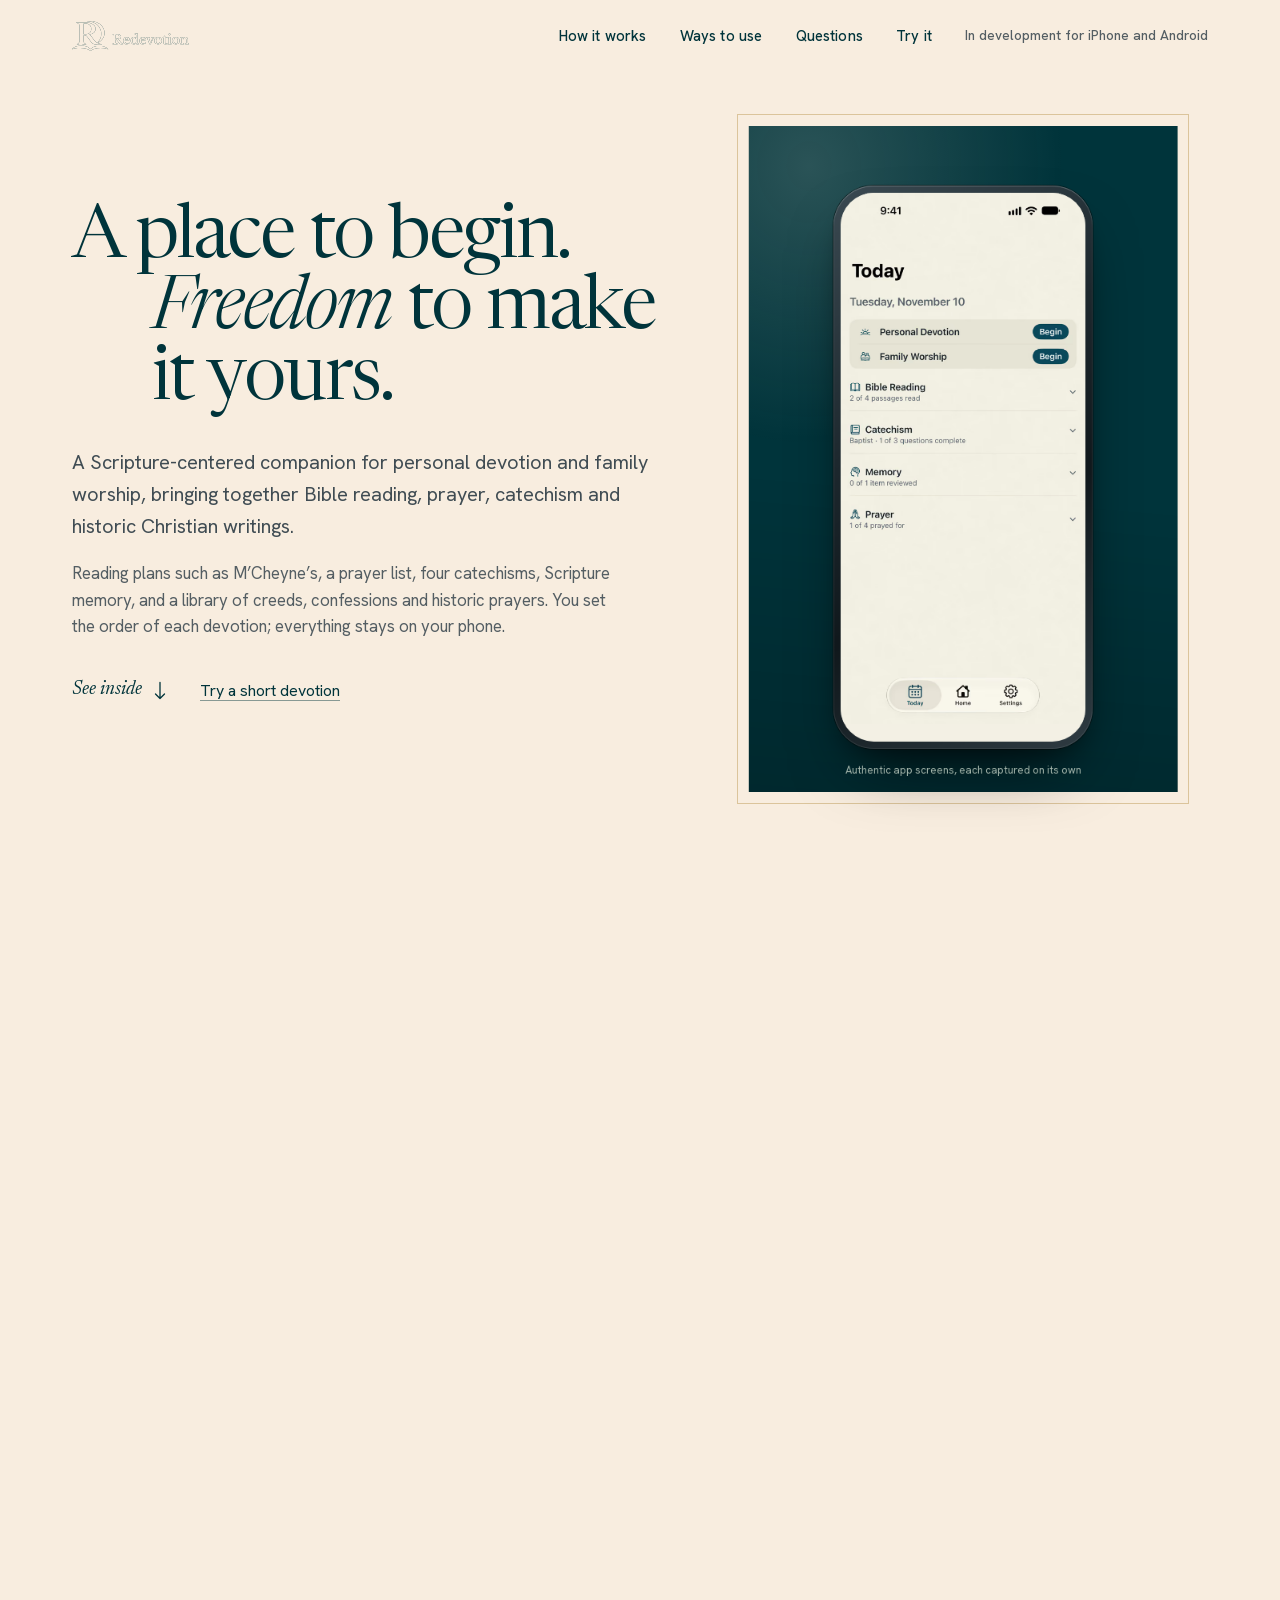
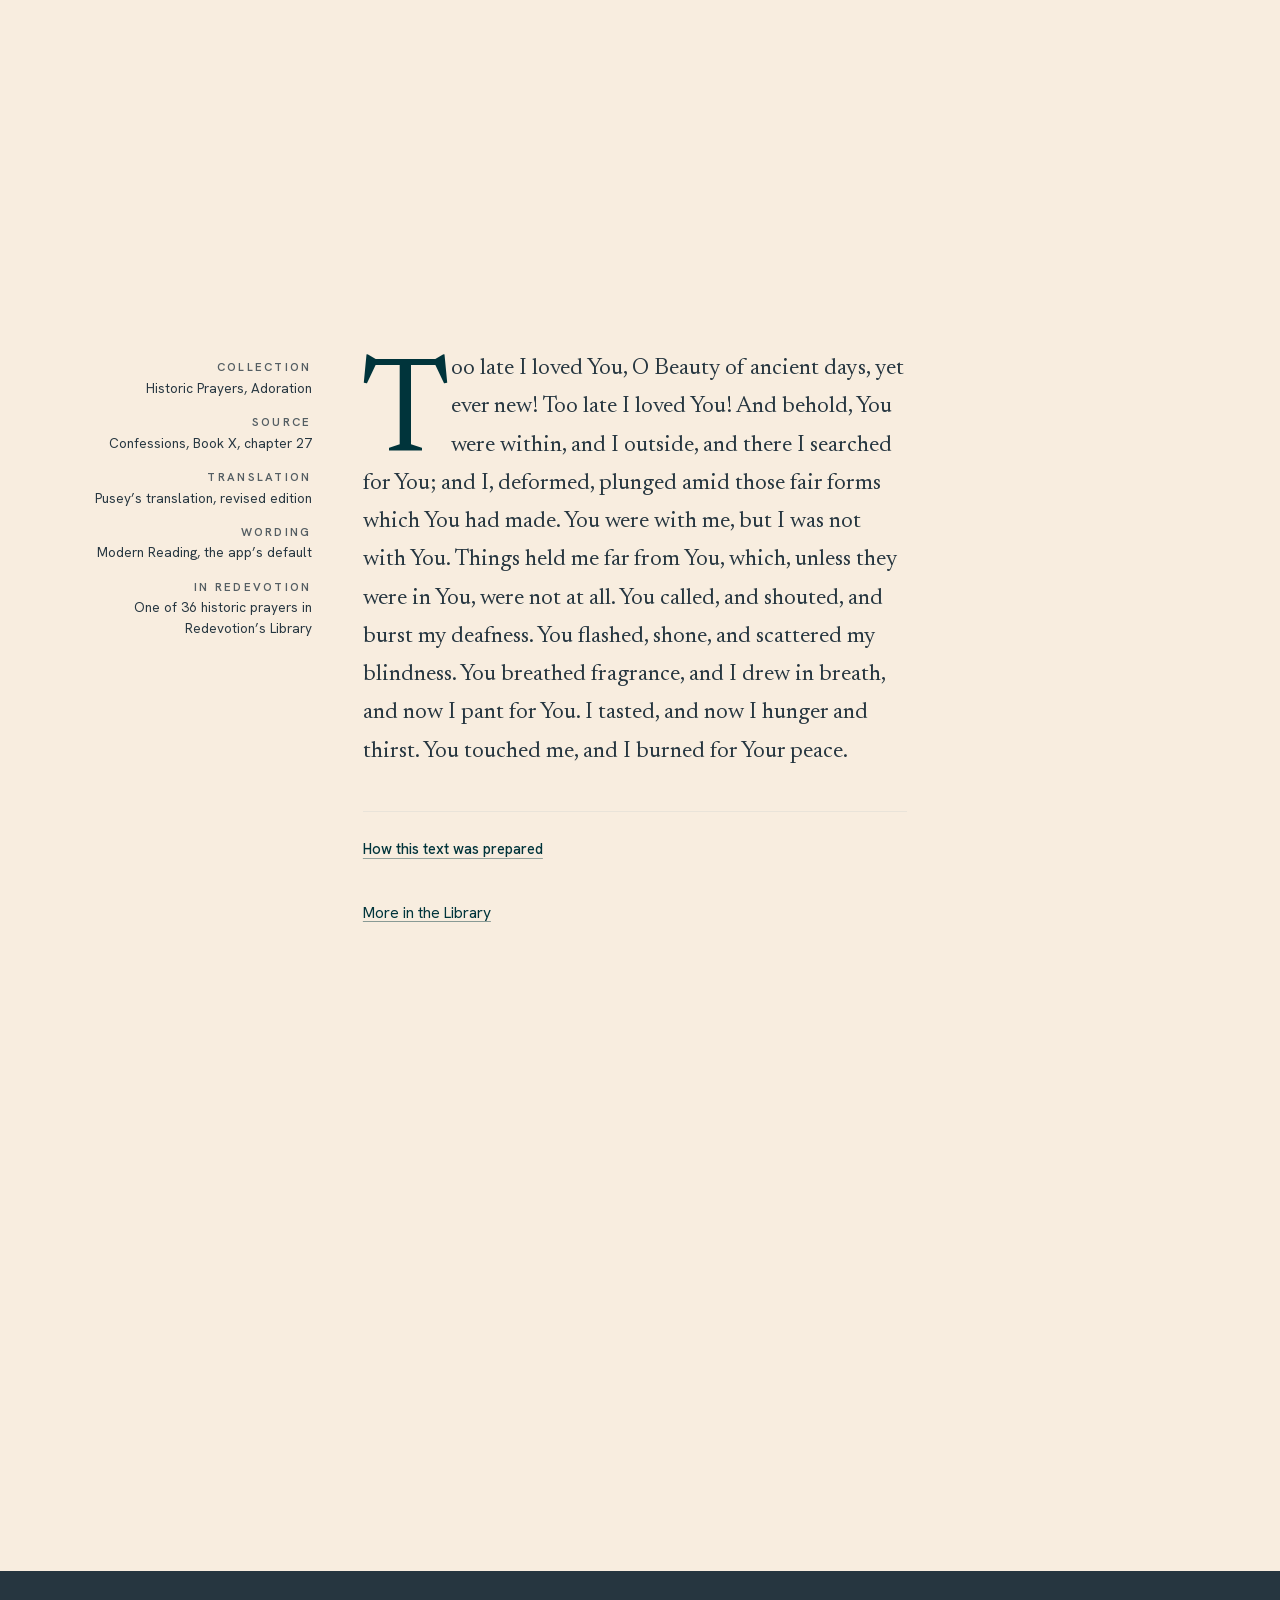
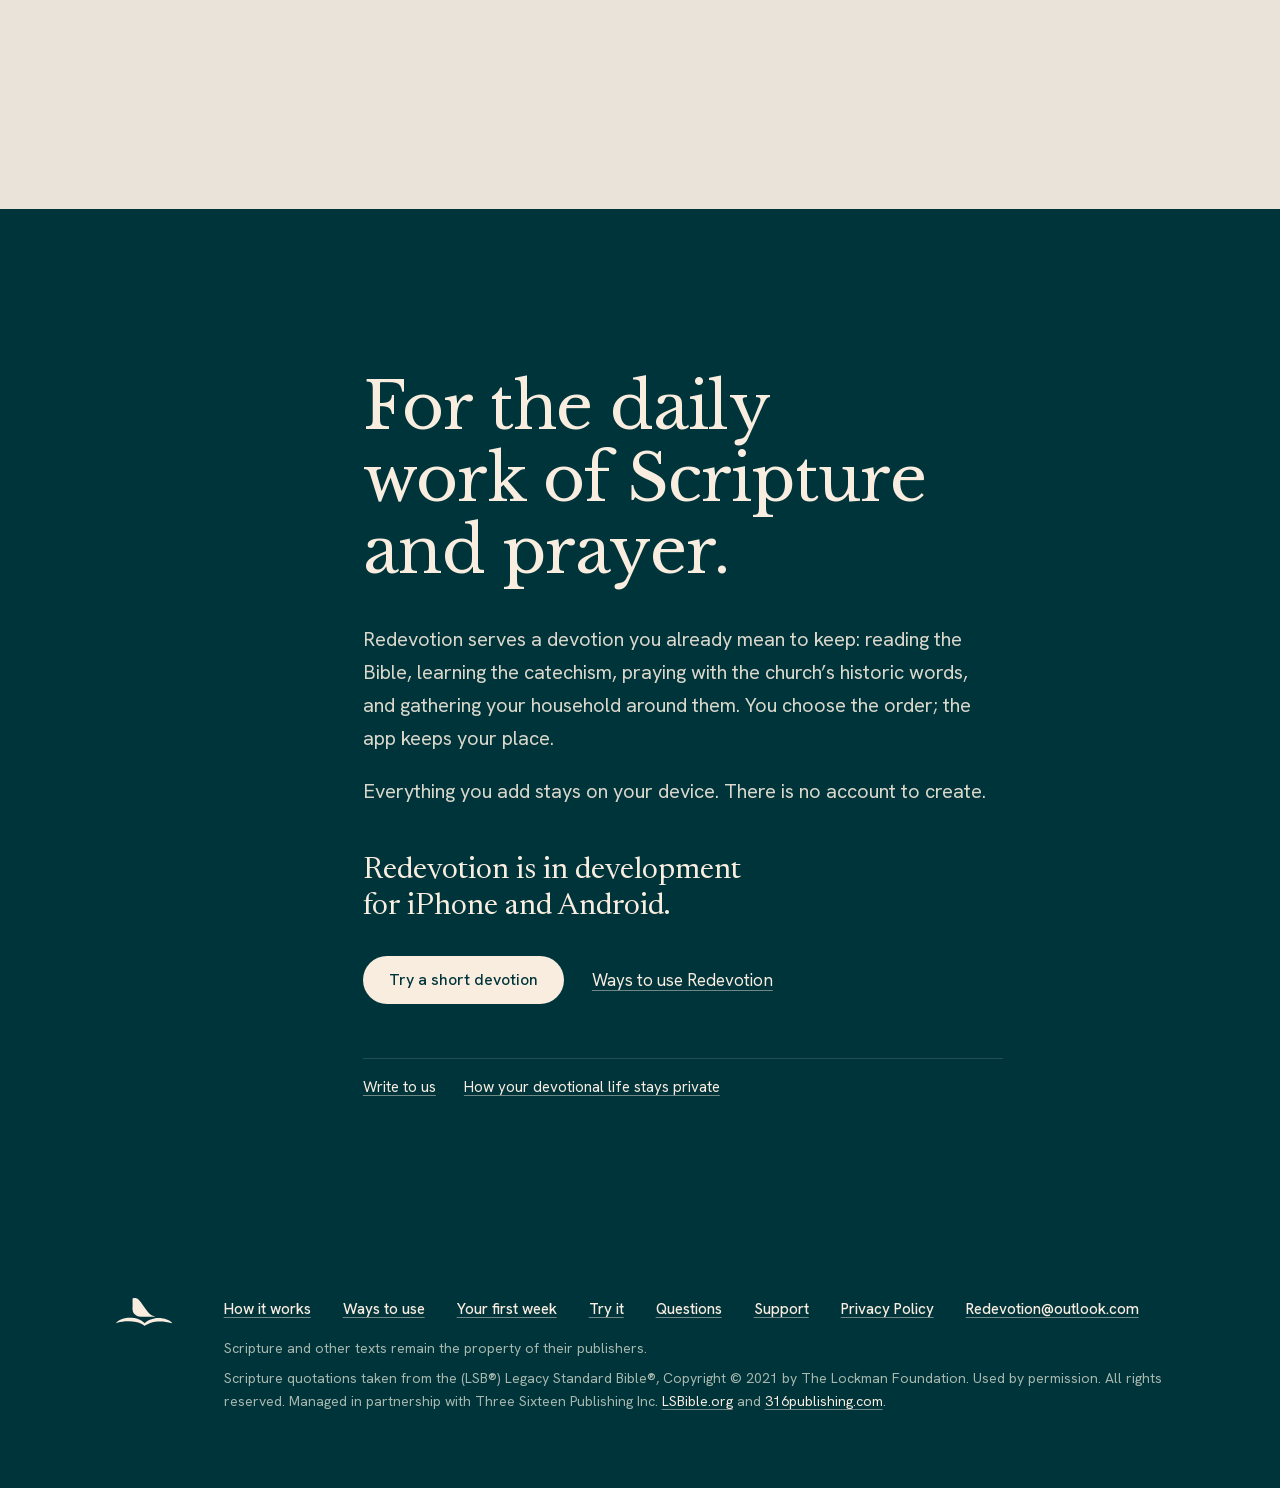
==== commit 44436a47: "Website release: P1 refinements (phone-centered hero, walkthrough, section rhythm, builder, accepted" ====
--- a/index.html
+++ b/index.html
@@ -1 +1 @@
-<!DOCTYPE html><html lang="en-US" class="_6ZS5gq_variable zIuUAq_variable W06g6q_variable"><head><meta charSet="utf-8"/><meta name="viewport" content="width=device-width, initial-scale=1"/><link rel="preload" href="/_next/static/media/61e56fd33ece1ad8-s.p.0op912u62qdhl.woff2" as="font" crossorigin="" type="font/woff2"/><link rel="preload" href="/_next/static/media/b8dfa3d21eb22018-s.p.3lxpqujs87tck.woff2" as="font" crossorigin="" type="font/woff2"/><link rel="preload" href="/_next/static/media/cf9a11b6772b9533-s.p.1elj1f4z6aq4a.woff2" as="font" crossorigin="" type="font/woff2"/><link rel="preload" as="image" href="/brand/header-primary-teal.svg"/><link rel="preload" as="image" href="/brand/header-primary-ivory.svg"/><link rel="preload" as="image" href="/brand/header-compact-teal.svg"/><link rel="preload" as="image" href="/brand/header-compact-ivory.svg"/><link rel="preload" as="image" href="/brand/symbol-ivory.svg"/><link rel="preload" href="/brand/stamp-ivory.svg" as="image"/><link rel="stylesheet" href="/_next/static/chunks/3ktr0b44ewu_h.css" data-precedence="next"/><link rel="stylesheet" href="/_next/static/chunks/30cfpakkfz1fy.css" data-precedence="next"/><link rel="preload" as="script" fetchPriority="low" href="/_next/static/chunks/0j1we3cwg31qe.js"/><script src="/_next/static/chunks/1cuyxw6v18rxx.js" async=""></script><script src="/_next/static/chunks/39_j1bdzreq0m.js" async=""></script><script src="/_next/static/chunks/turbopack-2u1d16houkiyo.js" async=""></script><script src="/_next/static/chunks/3qfy96eoyh-ek.js" async=""></script><script src="/_next/static/chunks/0mhn6tx4spaet.js" async=""></script><script src="/_next/static/chunks/06fneohe2p-xb.js" async=""></script><meta name="theme-color" content="#F3F0E4" media="(prefers-color-scheme: light)"/><meta name="theme-color" content="#18242A" media="(prefers-color-scheme: dark)"/><title>Redevotion — A place to begin. Freedom to make it yours.</title><meta name="description" content="A Scripture-centered companion for personal devotion and family worship: Bible reading, prayer, catechism and historic writings. In development for iPhone and Android."/><link rel="manifest" href="/site.webmanifest"/><meta name="robots" content="noindex, follow"/><link rel="canonical" href="https://redevotionapp.com"/><meta property="og:title" content="Redevotion"/><meta property="og:description" content="A quiet place for Scripture, prayer and family worship."/><meta property="og:url" content="https://redevotionapp.com"/><meta property="og:site_name" content="Redevotion"/><meta property="og:locale" content="en_US"/><meta property="og:image" content="https://redevotionapp.com/og-image-1200x630.png"/><meta property="og:image:width" content="1200"/><meta property="og:image:height" content="630"/><meta property="og:image:alt" content="Redevotion logo on deep teal"/><meta property="og:type" content="website"/><meta name="twitter:card" content="summary_large_image"/><meta name="twitter:title" content="Redevotion"/><meta name="twitter:description" content="A quiet place for Scripture, prayer and family worship."/><meta name="twitter:image" content="https://redevotionapp.com/og-image-1200x630.png"/><meta name="twitter:image:alt" content="Redevotion logo on deep teal"/><meta name="twitter:image:width" content="1200"/><meta name="twitter:image:height" content="630"/><link rel="icon" href="/favicon.ico" sizes="48x48"/><link rel="icon" href="/favicon.svg" type="image/svg+xml"/><link rel="apple-touch-icon" href="/apple-touch-icon.png"/><meta name="next-size-adjust" content=""/><script src="/_next/static/chunks/0cz1d0mv5g_q7.js" noModule=""></script></head><body><div hidden=""><!--$--><!--/$--></div><script type="application/ld+json">{"@context":"https://schema.org","@graph":[{"@type":"Organization","@id":"https://redevotionapp.com/#organization","name":"Redevotion","url":"https://redevotionapp.com/","logo":{"@type":"ImageObject","url":"https://redevotionapp.com/icon-512.png","width":512,"height":512},"email":"Redevotion@outlook.com"},{"@type":"WebSite","@id":"https://redevotionapp.com/#website","name":"Redevotion","url":"https://redevotionapp.com/","description":"A Scripture-centered companion for personal devotion and family worship, bringing together Bible reading, prayer, catechism and historic Christian writings.","inLanguage":"en-US","publisher":{"@id":"https://redevotionapp.com/#organization"}}]}</script><a class="skip-link" href="#main">Skip to content</a><header class="U0do9a_header" data-tone="paper" data-raised="false"><a class="U0do9a_brand" href="#top" aria-label="Redevotion, home"><span class="U0do9a_lockup U0do9a_wideOnly" aria-hidden="true"><img class="U0do9a_teal" src="/brand/header-primary-teal.svg" width="117" height="30" alt="" aria-hidden="true" draggable="false" style="display:block;width:117px;height:30px"/><img class="U0do9a_ivory" src="/brand/header-primary-ivory.svg" width="117" height="30" alt="" aria-hidden="true" draggable="false" style="display:block;width:117px;height:30px"/></span><span class="U0do9a_lockup U0do9a_narrowOnly" aria-hidden="true"><img class="U0do9a_teal" src="/brand/header-compact-teal.svg" width="107" height="24" alt="" aria-hidden="true" draggable="false" style="display:block;width:107px;height:24px"/><img class="U0do9a_ivory" src="/brand/header-compact-ivory.svg" width="107" height="24" alt="" aria-hidden="true" draggable="false" style="display:block;width:107px;height:24px"/></span></a><nav class="U0do9a_nav" aria-label="Primary"><a class="U0do9a_link" href="/how-it-works.html">How it works</a><a class="U0do9a_link" href="/ways-to-use.html">Ways to use</a><a class="U0do9a_link" href="/faq.html">Questions</a><a class="U0do9a_link" href="/try.html">Try it</a><span class="U0do9a_status" data-variant="header">In development for iPhone and Android</span></nav><button type="button" class="U0do9a_menuButton" aria-expanded="false" aria-controls="site-menu">Menu</button><div class="U0do9a_menu" id="site-menu" hidden=""><nav aria-label="Menu"><ul class="U0do9a_menuList"><li><a href="/how-it-works.html">How it works</a></li><li><a href="/ways-to-use.html">Ways to use</a></li><li><a href="/faq.html">Questions</a></li><li><a href="/try.html">Try it</a></li></ul><ul class="U0do9a_menuMinor"><li><a href="/first-week.html">Your first week</a></li><li><a href="/support.html">Support</a></li><li><a href="/privacy.html">Privacy</a></li><li><a href="mailto:Redevotion@outlook.com">Write to us</a></li></ul><p class="U0do9a_menuStatus">In development for iPhone and Android.</p></nav></div></header><main id="main" tabindex="-1"><span id="top"></span><section class="YsNqLq_wide" aria-labelledby="headline-wide" data-opening="staged" data-photo-side="left"><div class="YsNqLq_stage" data-rail="off" data-base="on" data-dev="off" data-fam="off" data-pray="off" data-lib="off" data-loupe="off" data-open="off" data-book="on"><div class="YsNqLq_room" aria-hidden="true" data-v="e ex ey"><div class="YsNqLq_roomTeal"></div><div class="YsNqLq_roomSlate"></div></div><div class="YsNqLq_roomVeil" aria-hidden="true" data-v="e"></div><div class="YsNqLq_lamp" aria-hidden="true" data-v="e fam"></div><figure class="YsNqLq_plateFace YsNqLq_plateOnStage" aria-label="Redevotion bookplate" data-v="e ex ey"><span class="YsNqLq_platePattern pattern-d-teal" aria-hidden="true"></span><span class="YsNqLq_plateFrame" aria-hidden="true"></span><img class="YsNqLq_plateSymbol" src="/brand/symbol-ivory.svg" width="193" height="160" alt="" aria-hidden="true" draggable="false" style="display:block;width:193px;height:160px"/></figure><nav class="YsNqLq_rail" aria-label="Inside the app" data-v="rail"><ol><li><button type="button" class="YsNqLq_railItem" data-state="next" tabindex="-1"><svg viewBox="0 0 18 18" aria-hidden="true" class="YsNqLq_railCheck" style="--c:var(--c0, 0)"><circle class="YsNqLq_ring" cx="9" cy="9" r="8"></circle><circle class="YsNqLq_fill" cx="9" cy="9" r="8.6"></circle><path class="YsNqLq_tick" d="M5.4 9.3 7.9 11.7 12.7 6.6"></path></svg><span class="YsNqLq_railLabel">Today</span></button></li><li><button type="button" class="YsNqLq_railItem" data-state="next" tabindex="-1"><svg viewBox="0 0 18 18" aria-hidden="true" class="YsNqLq_railCheck" style="--c:var(--c1, 0)"><circle class="YsNqLq_ring" cx="9" cy="9" r="8"></circle><circle class="YsNqLq_fill" cx="9" cy="9" r="8.6"></circle><path class="YsNqLq_tick" d="M5.4 9.3 7.9 11.7 12.7 6.6"></path></svg><span class="YsNqLq_railLabel">Personal Devotion</span></button></li><li><button type="button" class="YsNqLq_railItem" data-state="next" tabindex="-1"><svg viewBox="0 0 18 18" aria-hidden="true" class="YsNqLq_railCheck" style="--c:var(--c2, 0)"><circle class="YsNqLq_ring" cx="9" cy="9" r="8"></circle><circle class="YsNqLq_fill" cx="9" cy="9" r="8.6"></circle><path class="YsNqLq_tick" d="M5.4 9.3 7.9 11.7 12.7 6.6"></path></svg><span class="YsNqLq_railLabel">Family Worship</span></button></li><li><button type="button" class="YsNqLq_railItem" data-state="next" tabindex="-1"><svg viewBox="0 0 18 18" aria-hidden="true" class="YsNqLq_railCheck" style="--c:var(--c3, 0)"><circle class="YsNqLq_ring" cx="9" cy="9" r="8"></circle><circle class="YsNqLq_fill" cx="9" cy="9" r="8.6"></circle><path class="YsNqLq_tick" d="M5.4 9.3 7.9 11.7 12.7 6.6"></path></svg><span class="YsNqLq_railLabel">Prayer</span></button></li><li><button type="button" class="YsNqLq_railItem" data-state="next" tabindex="-1"><svg viewBox="0 0 18 18" aria-hidden="true" class="YsNqLq_railCheck" style="--c:var(--c4, 0)"><circle class="YsNqLq_ring" cx="9" cy="9" r="8"></circle><circle class="YsNqLq_fill" cx="9" cy="9" r="8.6"></circle><path class="YsNqLq_tick" d="M5.4 9.3 7.9 11.7 12.7 6.6"></path></svg><span class="YsNqLq_railLabel">Library</span></button></li><li><button type="button" class="YsNqLq_railItem" data-state="next" tabindex="-1"><svg viewBox="0 0 18 18" aria-hidden="true" class="YsNqLq_railCheck" style="--c:var(--c4, 0)"><circle class="YsNqLq_ring" cx="9" cy="9" r="8"></circle><circle class="YsNqLq_fill" cx="9" cy="9" r="8.6"></circle><path class="YsNqLq_tick" d="M5.4 9.3 7.9 11.7 12.7 6.6"></path></svg><span class="YsNqLq_railLabel">The reading</span></button></li></ol></nav><div class="YsNqLq_devicePos" data-v="e fam"><div class="YsNqLq_device "><div class="YsNqLq_deviceScreen"><div class="YsNqLq_screenLayer "><picture><source type="image/avif" srcSet="/media/today-360.avif 360w, /media/today-540.avif 540w, /media/today-760.avif 760w, /media/today-1080.avif 1080w" sizes="(min-width: 1024px) 380px, 90vw"/><source type="image/webp" srcSet="/media/today-360.webp 360w, /media/today-540.webp 540w, /media/today-760.webp 760w, /media/today-1080.webp 1080w" sizes="(min-width: 1024px) 380px, 90vw"/><img src="/media/today-540.jpg" srcSet="/media/today-360.jpg 360w, /media/today-540.jpg 540w, /media/today-760.jpg 760w, /media/today-1080.jpg 1080w" sizes="(min-width: 1024px) 380px, 90vw" alt="Redevotion’s Today screen for Tuesday, November 10: Personal Devotion and Family Worship ready to begin, then Bible Reading with 2 of 4 passages read, Catechism with 1 of 3 Baptist Catechism questions complete, Memory, and Prayer with 1 of 4 prayed for." width="1320" height="2868" loading="lazy" fetchPriority="auto" decoding="async"/></picture></div><span class="YsNqLq_spot YsNqLq_spotA" aria-hidden="true" data-v="sa"></span><div class="YsNqLq_screenLayer YsNqLq_raise YsNqLq_layerDevotion" data-v="l1"><picture><source type="image/avif" srcSet="/media/devotion-360.avif 360w, /media/devotion-540.avif 540w, /media/devotion-760.avif 760w, /media/devotion-1080.avif 1080w" sizes="(min-width: 1024px) 380px, 90vw"/><source type="image/webp" srcSet="/media/devotion-360.webp 360w, /media/devotion-540.webp 540w, /media/devotion-760.webp 760w, /media/devotion-1080.webp 1080w" sizes="(min-width: 1024px) 380px, 90vw"/><img src="/media/devotion-540.jpg" srcSet="/media/devotion-360.jpg 360w, /media/devotion-540.jpg 540w, /media/devotion-760.jpg 760w, /media/devotion-1080.jpg 1080w" sizes="(min-width: 1024px) 380px, 90vw" alt="Personal Devotion, Assurance of Pardon: Romans 8:1–4 in the Legacy Standard Bible, with Open in Preferred Bible and View in Library." width="1320" height="2868" loading="lazy" fetchPriority="auto" decoding="async"/></picture></div><span class="YsNqLq_spot YsNqLq_spot1" aria-hidden="true" data-v="s1"></span><div class="YsNqLq_screenLayer YsNqLq_raise YsNqLq_layerFamily" data-v="l2"><picture><source type="image/avif" srcSet="/media/family-360.avif 360w, /media/family-540.avif 540w, /media/family-760.avif 760w, /media/family-1080.avif 1080w" sizes="(min-width: 1024px) 380px, 90vw"/><source type="image/webp" srcSet="/media/family-360.webp 360w, /media/family-540.webp 540w, /media/family-760.webp 760w, /media/family-1080.webp 1080w" sizes="(min-width: 1024px) 380px, 90vw"/><img src="/media/family-540.jpg" srcSet="/media/family-360.jpg 360w, /media/family-540.jpg 540w, /media/family-760.jpg 760w, /media/family-1080.jpg 1080w" sizes="(min-width: 1024px) 380px, 90vw" alt="Family Worship with its Contents sheet: six parts, Call to Worship, Bible Reading, Creed, Catechism, Family Prayer and Thanksgiving, with Call to Worship marked Now, and Continue and Finish for Now." width="1320" height="2868" loading="lazy" fetchPriority="auto" decoding="async"/></picture></div><span class="YsNqLq_spot YsNqLq_spot2" aria-hidden="true" data-v="s2"></span><div class="YsNqLq_screenLayer YsNqLq_raise YsNqLq_layerPrayer" data-v="lp"><picture><source type="image/avif" srcSet="/media/prayer-360.avif 360w, /media/prayer-540.avif 540w, /media/prayer-760.avif 760w, /media/prayer-1080.avif 1080w" sizes="(min-width: 1024px) 380px, 90vw"/><source type="image/webp" srcSet="/media/prayer-360.webp 360w, /media/prayer-540.webp 540w, /media/prayer-760.webp 760w, /media/prayer-1080.webp 1080w" sizes="(min-width: 1024px) 380px, 90vw"/><img src="/media/prayer-540.jpg" srcSet="/media/prayer-360.jpg 360w, /media/prayer-540.jpg 540w, /media/prayer-760.jpg 760w, /media/prayer-1080.jpg 1080w" sizes="(min-width: 1024px) 380px, 90vw" alt="The same Today screen with its Prayer list open and each request shown: two family members, friends and neighbors, and our church, already prayed for; then Add to Today." width="1320" height="2868" loading="lazy" fetchPriority="auto" decoding="async"/></picture></div><span class="YsNqLq_spot YsNqLq_spotB" aria-hidden="true" data-v="sb"></span><div class="YsNqLq_screenLayer YsNqLq_raise YsNqLq_layerLibrary" data-v="l3"><picture><source type="image/avif" srcSet="/media/library-360.avif 360w, /media/library-540.avif 540w, /media/library-760.avif 760w, /media/library-1080.avif 1080w" sizes="(min-width: 1024px) 380px, 90vw"/><source type="image/webp" srcSet="/media/library-360.webp 360w, /media/library-540.webp 540w, /media/library-760.webp 760w, /media/library-1080.webp 1080w" sizes="(min-width: 1024px) 380px, 90vw"/><img src="/media/library-540.jpg" srcSet="/media/library-360.jpg 360w, /media/library-540.jpg 540w, /media/library-760.jpg 760w, /media/library-1080.jpg 1080w" sizes="(min-width: 1024px) 380px, 90vw" alt="Redevotion’s Library, opened from Settings: catechisms, Historic Prayers (36 historic prayers), and Scripture Collections such as Call to Worship, Reading of the Law and Assurance of Pardon." width="1320" height="2868" loading="lazy" fetchPriority="auto" decoding="async"/></picture></div><span class="YsNqLq_spot YsNqLq_spot3" aria-hidden="true" data-v="s3"></span></div></div><p class="YsNqLq_glassNote">Authentic app screens, each captured on its own</p></div><div class="YsNqLq_loupe" aria-hidden="true" data-v="s1" style="background-image:url(&quot;/media/devotion-1080.webp&quot;)"></div><div class="YsNqLq_sheetDim" aria-hidden="true" data-v="o"></div><div class="YsNqLq_sheet" aria-hidden="true" data-v="o"></div><div class="YsNqLq_sheetHead" aria-hidden="true" data-v="o"><p class="YsNqLq_kicker">From the Library</p><p class="YsNqLq_readingTitle"><span>Too Late</span><span class="YsNqLq_readingTitleIt">I Loved You</span></p><p class="YsNqLq_byline"><strong>Augustine of Hippo</strong> (<!-- -->354–430<!-- -->), trans. <!-- -->E. B. Pusey</p></div></div><div class="YsNqLq_flow"><div class="YsNqLq_hero"><div class="YsNqLq_heroText" data-v="t"><div class="YsNqLq_titlePage"><h1 class="YsNqLq_headline YsNqLq_headlineWide" id="headline-wide"><span class="YsNqLq_line" data-line="0"><span>A place to begin.</span></span><span class="YsNqLq_line" data-line="1"><em>Freedom</em><span> to make</span></span><span class="YsNqLq_line" data-line="2"><span>it yours.</span></span></h1><p class="YsNqLq_descriptor">A Scripture-centered companion for personal devotion and family worship, bringing together Bible reading, prayer, catechism and historic Christian writings.</p><p class="YsNqLq_particulars">Reading plans such as M’Cheyne’s, a prayer list, four catechisms, Scripture memory, and a library of creeds, confessions and historic prayers. You set the order of each devotion; everything stays on your phone.</p><div class="YsNqLq_actions"><a class="YsNqLq_invitation" href="#inside" data-anchor-link="inside"><span>See inside</span><svg viewBox="0 0 12 20" aria-hidden="true"><path d="M6 1.5v16M1.5 13 6 17.5 10.5 13"></path></svg></a><a class="link YsNqLq_secondary" href="/try.html">Try a short devotion</a><p class="YsNqLq_status">Redevotion is in development for iPhone and Android.</p></div></div></div></div><div class="YsNqLq_opener" aria-hidden="true"></div><div class="YsNqLq_steps" id="inside" data-anchor="inside"><article class="YsNqLq_step " aria-labelledby="mv-today"><div class="YsNqLq_stepInner"><p class="label YsNqLq_stepLabel">Today</p><h2 class="YsNqLq_stepTitle" id="mv-today">Your devotional day, in one place.</h2><p class="YsNqLq_stepBody">Personal devotion and family worship, alongside Bible reading, catechism, Scripture memory, and prayer: all gathered in Today.</p></div></article><article class="YsNqLq_step " aria-labelledby="mv-devotion"><div class="YsNqLq_stepInner"><p class="label YsNqLq_stepLabel">Personal Devotion</p><h2 class="YsNqLq_stepTitle" id="mv-devotion">Scripture at the center.</h2><p class="YsNqLq_stepBody">Read Scripture within a thoughtful personal rhythm of worship, confession, assurance, and prayer.</p></div></article><article class="YsNqLq_step YsNqLq_stepRight" aria-labelledby="mv-family"><div class="YsNqLq_stepInner"><p class="label YsNqLq_stepLabel">Family Worship</p><h2 class="YsNqLq_stepTitle" id="mv-family">A thoughtful order for family worship.</h2><p class="YsNqLq_stepBody">Scripture, a creed, catechism, prayer, and thanksgiving in a manageable household gathering.</p><p class="YsNqLq_stepCredit">Scripture on screen: Psalm 100<!-- --> <a class="link" href="https://www.lsbible.org/">(LSB)</a></p></div></article><article class="YsNqLq_step " aria-labelledby="mv-prayer"><div class="YsNqLq_stepInner"><p class="label YsNqLq_stepLabel">Prayer</p><h2 class="YsNqLq_stepTitle" id="mv-prayer">Keep those you pray for close at hand.</h2><p class="YsNqLq_stepBody">Keep the people and needs on your heart before the Lord, returning to them in prayer throughout your days.</p></div></article><article class="YsNqLq_step " aria-labelledby="mv-library"><div class="YsNqLq_stepInner"><p class="label YsNqLq_stepLabel">Library</p><h2 class="YsNqLq_stepTitle" id="mv-library">Historic resources, close at hand.</h2><p class="YsNqLq_stepBody">Explore Redevotion’s Library of catechisms, historic prayers, and Scripture collections for personal and family devotion.</p><p class="YsNqLq_stepRubric">Keep scrolling to open Historic Prayers.</p></div></article></div><div class="YsNqLq_open" aria-hidden="true"></div></div></section><div class="YsNqLq_narrow"><section class="YsNqLq_nBook" data-tone="paper" aria-labelledby="headline-narrow"><div class="YsNqLq_titlePage"><h1 class="YsNqLq_headline YsNqLq_headlineNarrow" id="headline-narrow"><span class="YsNqLq_line" data-line="0"><span>A place</span></span><span class="YsNqLq_line" data-line="1"><span>to begin.</span></span><span class="YsNqLq_line" data-line="2"><em>Freedom</em><span> to</span></span><span class="YsNqLq_line" data-line="3"><span>make it yours.</span></span></h1><p class="YsNqLq_descriptor">A Scripture-centered companion for personal devotion and family worship, bringing together Bible reading, prayer, catechism and historic Christian writings.</p><p class="YsNqLq_particulars">Reading plans such as M’Cheyne’s, a prayer list, four catechisms, Scripture memory, and a library of creeds, confessions and historic prayers. You set the order of each devotion; everything stays on your phone.</p><div class="YsNqLq_actions"><a class="YsNqLq_invitation" href="#inside-n" data-anchor-link="inside"><span>See inside</span><svg viewBox="0 0 12 20" aria-hidden="true"><path d="M6 1.5v16M1.5 13 6 17.5 10.5 13"></path></svg></a><a class="link YsNqLq_secondary" href="/try.html">Try a short devotion</a><p class="YsNqLq_status">Redevotion is in development for iPhone and Android.</p></div></div><figure class="YsNqLq_plateFace YsNqLq_plateInFlow" aria-label="Redevotion bookplate"><span class="YsNqLq_platePattern pattern-d-teal" aria-hidden="true"></span><span class="YsNqLq_plateFrame" aria-hidden="true"></span><img class="YsNqLq_plateSymbol" src="/brand/symbol-ivory.svg" width="193" height="160" alt="" aria-hidden="true" draggable="false" style="display:block;width:193px;height:160px"/></figure></section><section class="MwNU5a_walk" data-tone="room" id="inside-n" data-anchor="inside" aria-label="Inside the app"><div class="MwNU5a_track"><div class="MwNU5a_stage" data-open="off" aria-hidden="true"><div class="MwNU5a_window" data-armed="off" data-today="on" data-dev="off" data-fam="off" data-pray="off" data-lib="off"><div class="MwNU5a_layer MwNU5a_today" data-v="ty tx"><picture><source type="image/avif" srcSet="/media/today-360.avif 360w, /media/today-540.avif 540w, /media/today-760.avif 760w, /media/today-1080.avif 1080w" sizes="(orientation: landscape) and (max-height: 640px) 44vw, (min-width: 600px) 520px, 94vw"/><source type="image/webp" srcSet="/media/today-360.webp 360w, /media/today-540.webp 540w, /media/today-760.webp 760w, /media/today-1080.webp 1080w" sizes="(orientation: landscape) and (max-height: 640px) 44vw, (min-width: 600px) 520px, 94vw"/><img src="/media/today-540.jpg" srcSet="/media/today-360.jpg 360w, /media/today-540.jpg 540w, /media/today-760.jpg 760w, /media/today-1080.jpg 1080w" sizes="(orientation: landscape) and (max-height: 640px) 44vw, (min-width: 600px) 520px, 94vw" alt="" width="1320" height="2868" loading="lazy" fetchPriority="auto" decoding="async"/></picture><span class="MwNU5a_spot" style="top:23.799999999999997%;left:3.6999999999999997%;width:92.60000000000001%;height:4.7%;border-radius:3.2cqw" data-v="h0"></span><span class="MwNU5a_spot" style="top:28.499999999999996%;left:3.6999999999999997%;width:92.60000000000001%;height:4.7%;border-radius:3.2cqw" data-v="h2"></span></div><div class="MwNU5a_dim" data-v="dim"></div><div class="MwNU5a_layer MwNU5a_prayer" data-v="pi py"><picture><source type="image/avif" srcSet="/media/prayer-360.avif 360w, /media/prayer-540.avif 540w, /media/prayer-760.avif 760w, /media/prayer-1080.avif 1080w" sizes="(orientation: landscape) and (max-height: 640px) 44vw, (min-width: 600px) 520px, 94vw"/><source type="image/webp" srcSet="/media/prayer-360.webp 360w, /media/prayer-540.webp 540w, /media/prayer-760.webp 760w, /media/prayer-1080.webp 1080w" sizes="(orientation: landscape) and (max-height: 640px) 44vw, (min-width: 600px) 520px, 94vw"/><img src="/media/prayer-540.jpg" srcSet="/media/prayer-360.jpg 360w, /media/prayer-540.jpg 540w, /media/prayer-760.jpg 760w, /media/prayer-1080.jpg 1080w" sizes="(orientation: landscape) and (max-height: 640px) 44vw, (min-width: 600px) 520px, 94vw" alt="" width="1320" height="2868" loading="lazy" fetchPriority="auto" decoding="async"/></picture><span class="MwNU5a_spot" style="top:30.39%;left:5.4%;width:89.2%;height:24.11%;border-radius:1.8cqw" data-v="h5"></span></div><div class="MwNU5a_layer MwNU5a_devotion" data-v="di dy"><picture><source type="image/avif" srcSet="/media/devotion-360.avif 360w, /media/devotion-540.avif 540w, /media/devotion-760.avif 760w, /media/devotion-1080.avif 1080w" sizes="(orientation: landscape) and (max-height: 640px) 44vw, (min-width: 600px) 520px, 94vw"/><source type="image/webp" srcSet="/media/devotion-360.webp 360w, /media/devotion-540.webp 540w, /media/devotion-760.webp 760w, /media/devotion-1080.webp 1080w" sizes="(orientation: landscape) and (max-height: 640px) 44vw, (min-width: 600px) 520px, 94vw"/><img src="/media/devotion-540.jpg" srcSet="/media/devotion-360.jpg 360w, /media/devotion-540.jpg 540w, /media/devotion-760.jpg 760w, /media/devotion-1080.jpg 1080w" sizes="(orientation: landscape) and (max-height: 640px) 44vw, (min-width: 600px) 520px, 94vw" alt="" width="1320" height="2868" loading="lazy" fetchPriority="auto" decoding="async"/></picture><span class="MwNU5a_spot" style="top:61.47%;left:7.199999999999999%;width:85.6%;height:3.4000000000000004%;border-radius:3.6cqw" data-v="h1"></span></div><div class="MwNU5a_layer MwNU5a_family" data-v="fi fy"><picture><source type="image/avif" srcSet="/media/family-360.avif 360w, /media/family-540.avif 540w, /media/family-760.avif 760w, /media/family-1080.avif 1080w" sizes="(orientation: landscape) and (max-height: 640px) 44vw, (min-width: 600px) 520px, 94vw"/><source type="image/webp" srcSet="/media/family-360.webp 360w, /media/family-540.webp 540w, /media/family-760.webp 760w, /media/family-1080.webp 1080w" sizes="(orientation: landscape) and (max-height: 640px) 44vw, (min-width: 600px) 520px, 94vw"/><img src="/media/family-540.jpg" srcSet="/media/family-360.jpg 360w, /media/family-540.jpg 540w, /media/family-760.jpg 760w, /media/family-1080.jpg 1080w" sizes="(orientation: landscape) and (max-height: 640px) 44vw, (min-width: 600px) 520px, 94vw" alt="" width="1320" height="2868" loading="lazy" fetchPriority="auto" decoding="async"/></picture><span class="MwNU5a_spot" style="top:56.769999999999996%;left:5%;width:90%;height:4.46%;border-radius:2.2cqw" data-v="h3"></span></div><div class="MwNU5a_layer MwNU5a_library" data-v="li ly"><picture><source type="image/avif" srcSet="/media/library-360.avif 360w, /media/library-540.avif 540w, /media/library-760.avif 760w, /media/library-1080.avif 1080w" sizes="(orientation: landscape) and (max-height: 640px) 44vw, (min-width: 600px) 520px, 94vw"/><source type="image/webp" srcSet="/media/library-360.webp 360w, /media/library-540.webp 540w, /media/library-760.webp 760w, /media/library-1080.webp 1080w" sizes="(orientation: landscape) and (max-height: 640px) 44vw, (min-width: 600px) 520px, 94vw"/><img src="/media/library-540.jpg" srcSet="/media/library-360.jpg 360w, /media/library-540.jpg 540w, /media/library-760.jpg 760w, /media/library-1080.jpg 1080w" sizes="(orientation: landscape) and (max-height: 640px) 44vw, (min-width: 600px) 520px, 94vw" alt="" width="1320" height="2868" loading="lazy" fetchPriority="auto" decoding="async"/></picture><span class="MwNU5a_spot" style="top:34.39%;left:4.3999999999999995%;width:91.2%;height:6.98%;border-radius:4.2cqw" data-v="h4"></span></div></div><p class="MwNU5a_note">Authentic app screens, each captured on its own</p><div class="MwNU5a_sheet" data-v="wo" data-tone="paper"></div><div class="MwNU5a_sheetHead" data-v="hd"><p class="YsNqLq_kicker">From the Library</p><p class="YsNqLq_readingTitle"><span>Too Late</span><span class="YsNqLq_readingTitleIt">I Loved You</span></p><p class="YsNqLq_byline"><strong>Augustine of Hippo</strong> (<!-- -->354–430<!-- -->), trans. <!-- -->E. B. Pusey</p></div></div><div class="MwNU5a_scenes"><article class="MwNU5a_scene" aria-labelledby="nmv-today"><div class="MwNU5a_text"><p class="label MwNU5a_label">Today</p><h2 class="MwNU5a_title" id="nmv-today">Your devotional day, in one place.</h2><p class="MwNU5a_body">Personal devotion and family worship, alongside Bible reading, catechism, Scripture memory, and prayer: all gathered in Today.</p><p class="visually-hidden">App screen: <!-- -->Redevotion’s Today screen for Tuesday, November 10: Personal Devotion and Family Worship ready to begin, then Bible Reading with 2 of 4 passages read, Catechism with 1 of 3 Baptist Catechism questions complete, Memory, and Prayer with 1 of 4 prayed for.</p></div></article><article class="MwNU5a_scene" aria-labelledby="nmv-devotion"><div class="MwNU5a_text"><p class="label MwNU5a_label">Personal Devotion</p><h2 class="MwNU5a_title" id="nmv-devotion">Scripture at the center.</h2><p class="MwNU5a_body">Read Scripture within a thoughtful personal rhythm of worship, confession, assurance, and prayer.</p><p class="visually-hidden">App screen: <!-- -->Personal Devotion, Assurance of Pardon: Romans 8:1–4 in the Legacy Standard Bible, with Open in Preferred Bible and View in Library.</p></div></article><article class="MwNU5a_scene" aria-labelledby="nmv-family"><div class="MwNU5a_text"><p class="label MwNU5a_label">Family Worship</p><h2 class="MwNU5a_title" id="nmv-family">A thoughtful order for family worship.</h2><p class="MwNU5a_body">Scripture, a creed, catechism, prayer, and thanksgiving in a manageable household gathering.</p><p class="MwNU5a_credit">Scripture on screen: Psalm 100<!-- --> <a class="link" href="https://www.lsbible.org/">(LSB)</a></p><p class="visually-hidden">App screen: <!-- -->Family Worship with its Contents sheet: six parts, Call to Worship, Bible Reading, Creed, Catechism, Family Prayer and Thanksgiving, with Call to Worship marked Now, and Continue and Finish for Now.</p></div></article><article class="MwNU5a_scene" aria-labelledby="nmv-prayer"><div class="MwNU5a_text"><p class="label MwNU5a_label">Prayer</p><h2 class="MwNU5a_title" id="nmv-prayer">Keep those you pray for close at hand.</h2><p class="MwNU5a_body">Keep the people and needs on your heart before the Lord, returning to them in prayer throughout your days.</p><p class="visually-hidden">App screen: <!-- -->The same Today screen with its Prayer list open and each request shown: two family members, friends and neighbors, and our church, already prayed for; then Add to Today.</p></div></article><article class="MwNU5a_scene" aria-labelledby="nmv-library"><div class="MwNU5a_text"><p class="label MwNU5a_label">Library</p><h2 class="MwNU5a_title" id="nmv-library">Historic resources, close at hand.</h2><p class="MwNU5a_body">Explore Redevotion’s Library of catechisms, historic prayers, and Scripture collections for personal and family devotion.</p><p class="MwNU5a_rubric">Keep scrolling to open Historic Prayers.</p><p class="visually-hidden">App screen: <!-- -->Redevotion’s Library, opened from Settings: catechisms, Historic Prayers (36 historic prayers), and Scripture Collections such as Call to Worship, Reading of the Law and Assurance of Pardon.</p></div></article><div class="MwNU5a_spacer" aria-hidden="true"></div></div></div><div class="MwNU5a_cover" aria-labelledby="reading-title-n" role="region"><h2 class="visually-hidden" id="reading-title-n">From the Library: <!-- -->Too Late I Loved You<!-- -->, <!-- -->Augustine of Hippo</h2></div></section></div><article class="YsNqLq_reading " id="library" data-anchor="library" data-tone="paper" aria-labelledby="reading-title"><h2 class="visually-hidden YsNqLq_readingSrWide" id="reading-title">Too Late I Loved You<!-- -->, <!-- -->Augustine of Hippo</h2><div class="YsNqLq_readingGrid" data-reading-grid="true"><aside class="YsNqLq_margin" aria-label="About this text"><dl><div><dt>Collection</dt><dd>Historic Prayers<!-- -->, <!-- -->Adoration</dd></div><div><dt>Source</dt><dd>Confessions, Book X, chapter 27</dd></div><div><dt>Translation</dt><dd>Pusey’s translation, revised edition</dd></div><div><dt>Reading</dt><dd>Modern Reading, the app’s default wording</dd></div><div><dt>In Redevotion</dt><dd>One of 36 historic prayers in Redevotion’s Library</dd></div></dl></aside><div class="YsNqLq_readingBody"><p class="YsNqLq_readingText">Too late I loved You, O Beauty of ancient days, yet ever new! Too late I loved You! And behold, You were within, and I outside, and there I searched for You; and I, deformed, plunged amid those fair forms which You had made. You were with me, but I was not with You. Things held me far from You, which, unless they were in You, were not at all. You called, and shouted, and burst my deafness. You flashed, shone, and scattered my blindness. You breathed fragrance, and I drew in breath, and now I pant for You. I tasted, and now I hunger and thirst. You touched me, and I burned for Your peace.</p><details class="YsNqLq_provenance"><summary>How this text was prepared</summary><p>Shown in its Modern Reading, the app’s default wording: Redevotion’s approved modernization of Pusey’s translation. The translation itself was taken word for word from a scanned printing (<!-- -->archive.org · confessionssaug01augugoog, p. 203<!-- -->), checked and frozen before it entered the app; the app’s Traditional reading keeps its spelling and punctuation.<!-- --> <!-- -->Public domain: Augustine wrote c. 397–400; Pusey died in 1882.</p></details><p class="YsNqLq_onward"><a class="link" href="/how-it-works.html#library">More in the Library</a></p></div></div></article><section class="b5W3-W_contents" id="contents" data-tone="paper" aria-labelledby="contents-title"><div class="b5W3-W_grid"><h2 class="b5W3-W_title" id="contents-title">In Redevotion</h2><div><ol class="b5W3-W_list"><li><a class="b5W3-W_entry" href="/how-it-works.html#bible-reading"><span class="b5W3-W_name">Bible Reading</span><span class="b5W3-W_line">M’Cheyne’s plan, the whole Bible in a year, either Testament, Psalms and Proverbs, or a plan of your own.</span></a></li><li><a class="b5W3-W_entry" href="/how-it-works.html#prayer"><span class="b5W3-W_name">Prayer</span><span class="b5W3-W_line">The people and requests you pray for, in a gentle daily rotation.</span></a></li><li><a class="b5W3-W_entry" href="/how-it-works.html#catechism"><span class="b5W3-W_name">Catechism</span><span class="b5W3-W_line">The Westminster Shorter, the Baptist, and two for children, with answers hidden until you tap.</span></a></li><li><a class="b5W3-W_entry" href="/how-it-works.html#memory"><span class="b5W3-W_name">Memory</span><span class="b5W3-W_line">Scripture, catechism answers, creeds and prayers, reviewed as part of a devotion.</span></a></li><li><a class="b5W3-W_entry" href="/how-it-works.html#personal-devotion"><span class="b5W3-W_name">Personal Devotion</span><span class="b5W3-W_line">Your own order of parts, each opening on its own reading surface.</span></a></li><li><a class="b5W3-W_entry" href="/how-it-works.html#family-worship"><span class="b5W3-W_name">Family Worship</span><span class="b5W3-W_line">An order for the household, led from one phone. Finish for now; resume later.</span></a></li><li><a class="b5W3-W_entry" href="/how-it-works.html#library"><span class="b5W3-W_name">The Library</span><span class="b5W3-W_line">Confessions, creeds, catechisms, thirty-six historic prayers and curated Scripture collections, with their sources.</span></a></li><li><a class="b5W3-W_entry" href="/how-it-works.html#scripture"><span class="b5W3-W_name">Seven translations</span><span class="b5W3-W_line">ESV, KJV, CSB, NASB 1995, NASB 2020, LSB and NKJV, and any passage opens in the Bible app you already use.</span></a></li></ol><p class="b5W3-W_facts">In development for iPhone and Android.<!-- --> <a class="link" href="/how-it-works.html">How each part works</a></p></div></div></section><section class="Hj2pmG_order" id="order" data-anchor="order" data-tone="paper" aria-labelledby="order-title"><div class="Hj2pmG_grid"><div class="Hj2pmG_intro"><h2 class="Hj2pmG_title" id="order-title">Set the parts. Keep the order.</h2><p class="Hj2pmG_body">A devotion in Redevotion is an order of parts you choose: a call to worship, a reading, a catechism question, a historic prayer. Mark what you finish, then gather again. What you finished moves on to the next in its collection; what you didn’t is simply there next time.</p><div class="Hj2pmG_switch" role="group" aria-label="Which rhythm"><button type="button" aria-pressed="true">Personal Devotion</button><button type="button" aria-pressed="false">Family Worship</button></div><p class="Hj2pmG_note">An illustration, set on paper, of how a rhythm moves from day to day.<!-- --> The app’s own screens are shown above.</p></div><div class="Hj2pmG_cardWrap"><div class="Hj2pmG_card"><header class="Hj2pmG_cardHead"><p class="label Hj2pmG_cardKicker">Today’s <!-- -->Devotion</p><p class="Hj2pmG_cardDate">Tuesday, November 10</p></header><ol class="Hj2pmG_list"><li class="Hj2pmG_row" style="--i:0"><button type="button" class="Hj2pmG_check" aria-pressed="false" aria-label="Call to Worship: mark done"><svg viewBox="0 0 24 24" aria-hidden="true"><circle cx="12" cy="12" r="10.4" class="Hj2pmG_ring"></circle><circle cx="12" cy="12" r="11" class="Hj2pmG_dot"></circle><path d="M7.2 12.4l3.1 3 6.6-6.7" class="Hj2pmG_tick"></path></svg></button><div class="Hj2pmG_rowText"><p class="label Hj2pmG_partName">Call to Worship</p><p class="Hj2pmG_itemTitle">Psalm 96:1–9</p><p class="Hj2pmG_itemNote">Summons to the nations to sing and give glory</p></div></li><li class="Hj2pmG_row" style="--i:1"><button type="button" class="Hj2pmG_check" aria-pressed="false" aria-label="Bible Reading: mark done"><svg viewBox="0 0 24 24" aria-hidden="true"><circle cx="12" cy="12" r="10.4" class="Hj2pmG_ring"></circle><circle cx="12" cy="12" r="11" class="Hj2pmG_dot"></circle><path d="M7.2 12.4l3.1 3 6.6-6.7" class="Hj2pmG_tick"></path></svg></button><div class="Hj2pmG_rowText"><p class="label Hj2pmG_partName">Bible Reading</p><p class="Hj2pmG_itemTitle">Reading <!-- -->121</p><p class="Hj2pmG_itemNote">M’Cheyne · today’s passages</p></div></li><li class="Hj2pmG_row" style="--i:2"><button type="button" class="Hj2pmG_check" aria-pressed="false" aria-label="Benediction: mark done"><svg viewBox="0 0 24 24" aria-hidden="true"><circle cx="12" cy="12" r="10.4" class="Hj2pmG_ring"></circle><circle cx="12" cy="12" r="11" class="Hj2pmG_dot"></circle><path d="M7.2 12.4l3.1 3 6.6-6.7" class="Hj2pmG_tick"></path></svg></button><div class="Hj2pmG_rowText"><p class="label Hj2pmG_partName">Benediction</p><p class="Hj2pmG_itemTitle">Numbers 6:24–26</p><p class="Hj2pmG_itemNote">The Aaronic blessing</p></div></li></ol><div class="Hj2pmG_actions"><button type="button" class="Hj2pmG_gather">Gather again</button><p class="Hj2pmG_progress">0<!-- --> of <!-- -->3<!-- --> done</p></div><details class="Hj2pmG_more"><summary>Make it yours</summary><p class="Hj2pmG_moreNote">Add a part and it takes its natural place in the order; move or remove any part. In the app each part can also draw from Scripture or the historic prayers, rotate or stay fixed, and be meant for certain days.</p><ul class="Hj2pmG_addList"><li><button type="button">+ <!-- -->Adoration</button></li><li><button type="button">+ <!-- -->Reading of the Law</button></li><li><button type="button">+ <!-- -->Confession</button></li><li><button type="button">+ <!-- -->Assurance of Pardon</button></li><li><button type="button">+ <!-- -->Creed</button></li><li><button type="button">+ <!-- -->Catechism</button></li><li><button type="button">+ <!-- -->Prayer for Illumination</button></li><li><button type="button">+ <!-- -->Intercession</button></li><li><button type="button">+ <!-- -->Prayer</button></li><li><button type="button">+ <!-- -->Memory</button></li><li><button type="button">+ <!-- -->Thanksgiving</button></li></ul><button type="button" class="Hj2pmG_reset">Start over</button></details></div><p class="Hj2pmG_live" aria-live="polite"></p></div></div></section><section class="e_4Jba_ways" id="ways-in" data-tone="paper" aria-labelledby="ways-title"><div class="e_4Jba_grid"><div class="e_4Jba_intro"><h2 class="e_4Jba_title" id="ways-title">Where you might begin</h2><p class="e_4Jba_standfirst">The same few parts serve very different lives.</p><p class="e_4Jba_newcomer"><span class="e_4Jba_lead">New to Redevotion?</span> <a class="link" href="/first-week.html">Your first week, if you’d like a guide</a></p></div><div class="e_4Jba_index"><ul class="e_4Jba_list"><li><a class="e_4Jba_entry" href="/ways-to-use.html#beginning"><span class="e_4Jba_name">Beginning a daily devotion</span><span class="e_4Jba_line">Start with three parts: a call to worship, a reading and a benediction. Add more only when you want to.</span></a></li><li><a class="e_4Jba_entry" href="/ways-to-use.html#your-routine"><span class="e_4Jba_name">Bringing the routine you already keep</span><span class="e_4Jba_line">Keep your reading plan and your Bible app. Redevotion gathers the routine around them.</span></a></li><li><a class="e_4Jba_entry" href="/ways-to-use.html#family-worship"><span class="e_4Jba_name">Leading family worship</span><span class="e_4Jba_line">One phone, an order for the household, and whatever wasn’t finished waiting for next time.</span></a></li></ul><p class="e_4Jba_also"><span class="e_4Jba_alsoLead">Others begin with</span> <span><a class="e_4Jba_alsoLink" href="/ways-to-use.html#catechism-and-memory">a catechism and memory work</a>, </span><span><a class="e_4Jba_alsoLink" href="/ways-to-use.html#historic-prayers">the church’s historic prayers</a>, </span><span><a class="e_4Jba_alsoLink" href="/ways-to-use.html#seasons">a changing season of life</a>, or </span><span><a class="e_4Jba_alsoLink" href="/ways-to-use.html#growing">the fuller options of an order they already keep</a>.</span></p><p class="e_4Jba_more"><a class="link" href="/ways-to-use.html">All the ways to use Redevotion</a></p></div></div></section><section class="_0Cd78a_closing on-field" id="close" data-tone="field" aria-labelledby="close-title"><div class="_0Cd78a_inner"><h2 class="brand-heading _0Cd78a_title" id="close-title">For the daily work of Scripture and prayer.</h2><div class="_0Cd78a_body"><p>Redevotion serves a devotion you already mean to keep: reading the Bible, learning the catechism, praying with the church’s historic words, and gathering your household around them. You choose the order; the app keeps your place.</p><p>Everything you add stays on your device. There is no account to create.</p></div><p class="_0Cd78a_resolve">Redevotion is in development for iPhone and Android.</p><div class="_0Cd78a_invite"><a class="_0Cd78a_primary" href="/try.html">Try a short devotion</a><a class="link" href="/ways-to-use.html">Ways to use Redevotion</a></div><p class="_0Cd78a_minor"><a class="link" href="mailto:Redevotion@outlook.com">Write to us</a><a class="link" href="/privacy.html">How your devotional life stays private</a></p></div></section></main><footer class="_EUJ1W_footer on-field" data-tone="field"><div class="_EUJ1W_inner"><img class="_EUJ1W_stamp" src="/brand/stamp-ivory.svg" width="64" height="36" alt="" aria-hidden="true" draggable="false" style="display:block;width:64px;height:36px"/><nav class="_EUJ1W_links" aria-label="Footer"><a class="link" href="/how-it-works.html">How it works</a><a class="link" href="/ways-to-use.html">Ways to use</a><a class="link" href="/first-week.html">Your first week</a><a class="link" href="/try.html">Try it</a><a class="link" href="/faq.html">Questions</a><a class="link" href="/support.html">Support</a><a class="link" href="/privacy.html">Privacy Policy</a><a class="link" href="mailto:Redevotion@outlook.com">Redevotion@outlook.com</a></nav><div class="_EUJ1W_notes"><p class="_EUJ1W_note">Scripture and other texts remain the property of their publishers.</p><p class="_EUJ1W_note">Scripture quotations taken from the (LSB®) Legacy Standard Bible®, Copyright © 2021 by The Lockman Foundation. Used by permission. All rights reserved. Managed in partnership with Three Sixteen Publishing Inc. <a class="link" href="https://www.lsbible.org/">LSBible.org</a> and <a class="link" href="https://316publishing.com/">316publishing.com</a>.</p></div></div></footer><!--$--><!--/$--><script id="_R_">(globalThis["TURBOPACK"] || (globalThis["TURBOPACK"] = [])).push({"otherChunks":["static/chunks/0j1we3cwg31qe.js","static/chunks/1cuyxw6v18rxx.js","static/chunks/39_j1bdzreq0m.js"],"runtimeModuleIds":[94553]});</script><script src="/_next/static/chunks/0j1we3cwg31qe.js" async=""></script><script>(self.__next_f=self.__next_f||[]).push([0])</script><script>self.__next_f.push([1,"1:\"$Sreact.fragment\"\n2:\"/_next/static/chunks/3qfy96eoyh-ek.js\"\n3:I[39756,[\"$2\"],\"default\"]\n4:I[37457,[\"$2\"],\"default\"]\n5:\"/_next/static/chunks/0mhn6tx4spaet.js\"\n6:\"/_next/static/chunks/06fneohe2p-xb.js\"\n7:I[18013,[\"$2\",\"$5\",\"$6\"],\"default\"]\n10:\"ViewportBoundary\"\n11:I[97367,[\"$2\"],\"$10\"]\n13:\"MetadataBoundary\"\n14:I[97367,[\"$2\"],\"$13\"]\n15:\"$Sreact.suspense\"\n17:I[68027,[\"$2\"],\"default\",1]\n:HL[\"/_next/static/chunks/3ktr0b44ewu_h.css\",\"style\"]\n:HL[\"/_next/static/chunks/30cfpakkfz1fy.css\",\"style\"]\n:HL[\"/_next/static/media/61e56fd33ece1ad8-s.p.0op912u62qdhl.woff2\",\"font\",{\"crossOrigin\":\"\",\"type\":\"font/woff2\"}]\n:HL[\"/_next/static/media/b8dfa3d21eb22018-s.p.3lxpqujs87tck.woff2\",\"font\",{\"crossOrigin\":\"\",\"type\":\"font/woff2\"}]\n:HL[\"/_next/static/media/cf9a11b6772b9533-s.p.1elj1f4z6aq4a.woff2\",\"font\",{\"crossOrigin\":\"\",\"type\":\"font/woff2\"}]\n:HL[\"/brand/stamp-ivory.svg\",\"image\"]\n8:[[\"children\",{\"s\":\"__PAGE__\",\"h\":512,\"d\":{\"r\":[\"$\",\"$1\",\"c\",{\"children\":[[[\"$\",\"script\",null,{\"type\":\"application/ld+json\",\"dangerouslySetInnerHTML\":{\"__html\":\"{\\\"@context\\\":\\\"https://schema.org\\\",\\\"@graph\\\":[{\\\"@type\\\":\\\"Organization\\\",\\\"@id\\\":\\\"https://redevotionapp.com/#organization\\\",\\\"name\\\":\\\"Redevotion\\\",\\\"url\\\":\\\"https://redevotionapp.com/\\\",\\\"logo\\\":{\\\"@type\\\":\\\"ImageObject\\\",\\\"url\\\":\\\"https://redevotionapp.com/icon-512.png\\\",\\\"width\\\":512,\\\"height\\\":512},\\\"email\\\":\\\"Redevotion@outlook.com\\\"},{\\\"@type\\\":\\\"WebSite\\\",\\\"@id\\\":\\\"https://redevotionapp.com/#website\\\",\\\"name\\\":\\\"Redevotion\\\",\\\"url\\\":\\\"https://redevotionapp.com/\\\",\\\"description\\\":\\\"A Scripture-centered companion for personal devotion and family worship, bringing together Bible reading, prayer, catechism and historic Christian writings.\\\",\\\"inLanguage\\\":\\\"en-US\\\",\\\"publisher\\\":{\\\"@id\\\":\\\"https://redevotionapp.com/#organization\\\"}}]}\"}}],\"$L9\",\"$La\",\"$Lb\",\"$Lc\"],[\"$Ld\",\"$Le\"],\"$Lf\"]}],\"p\":false,\"v\":null}}]]\n0:{\"P\":null,\"c\":[\"\",\"\"],\"q\":\"\",\"i\":false,\"t\":{\"t\":{\"s\":\"\",\"h\":528,\"d\":{\"r\":[\"$\",\"$1\",\"c\",{\"children\":[[[\"$\",\"link\",\"0\",{\"rel\":\"stylesheet\",\"href\":\"/_next/static/chunks/3ktr0b44ewu_h.css\",\"precedence\":\"next\",\"crossOrigin\":\"$undefined\",\"nonce\":\"$undefined\"}],[\"$\",\"link\",\"1\",{\"rel\":\"stylesheet\",\"href\":\"/_next/static/chunks/30cfpakkfz1fy.css\",\"precedence\":\"next\",\"crossOrigin\":\"$undefined\",\"nonce\":\"$undefined\"}],[\"$\",\"script\",\"script-0\",{\"src\":\"/_next/static/chunks/3qfy96eoyh-ek.js\",\"async\":true,\"nonce\":\"$undefined\"}]],[\"$\",\"html\",null,{\"lang\":\"en-US\",\"className\":\"_6ZS5gq_variable zIuUAq_variable W06g6q_variable\",\"children\":[\"$\",\"body\",null,{\"children\":[\"$\",\"$L3\",null,{\"parallelRouterKey\":\"children\",\"error\":\"$undefined\",\"errorStyles\":\"$undefined\",\"errorScripts\":\"$undefined\",\"template\":[\"$\",\"$L4\",null,{}],\"templateStyles\":\"$undefined\",\"templateScripts\":\"$undefined\",\"notFound\":[[[\"$\",\"a\",null,{\"className\":\"skip-link\",\"href\":\"#main\",\"children\":\"Skip to content\"}],[\"$\",\"$L7\",null,{\"homeHref\":\"/\",\"current\":\"$undefined\"}],[\"$\",\"main\",null,{\"id\":\"main\",\"tabIndex\":-1,\"className\":\"hu3vsq_main\",\"children\":[[\"$\",\"div\",null,{\"className\":\"hu3vsq_grid\",\"children\":[[\"$\",\"header\",null,{\"className\":\"hu3vsq_head\",\"children\":[[\"$\",\"h1\",null,{\"className\":\"hu3vsq_title\",\"children\":\"This page isn’t in the book\"}],[\"$\",\"div\",null,{\"className\":\"hu3vsq_standfirst\",\"children\":[\"$\",\"p\",null,{\"children\":\"The address may be mistyped, or the page may have moved. These will take you somewhere useful.\"}]}]]}],false,[\"$\",\"div\",null,{\"className\":\"hu3vsq_body\",\"children\":[[],[\"$\",\"nav\",null,{\"className\":\"hu3vsq_onward\",\"aria-label\":\"Where to go next\",\"children\":[[\"$\",\"a\",\"/\",{\"className\":\"hu3vsq_primary\",\"href\":\"/\",\"children\":\"The home page\"}],[\"$\",\"a\",\"/how-it-works.html\",{\"className\":\"link\",\"href\":\"/how-it-works.html\",\"children\":\"How it works\"}],[\"$\",\"a\",\"/try.html\",{\"className\":\"link\",\"href\":\"/try.html\",\"children\":\"Try a short devotion\"}],[\"$\",\"a\",\"/support.html\",{\"className\":\"link\",\"href\":\"/support.html\",\"children\":\"Support\"}]]}]]}]]}],\"$undefined\"]}],[\"$\",\"footer\",null,{\"className\":\"_EUJ1W_footer on-field\",\"data-tone\":\"field\",\"children\":[\"$\",\"div\",null,{\"className\":\"_EUJ1W_inner\",\"children\":[[\"$\",\"img\",null,{\"className\":\"_EUJ1W_stamp\",\"src\":\"/brand/stamp-ivory.svg\",\"width\":64,\"height\":36,\"alt\":\"\",\"aria-hidden\":true,\"draggable\":false,\"style\":{\"display\":\"block\",\"width\":64,\"height\":36}}],[\"$\",\"nav\",null,{\"className\":\"_EUJ1W_links\",\"aria-label\":\"Footer\",\"children\":[[\"$\",\"a\",null,{\"className\":\"link\",\"href\":\"/how-it-works.html\",\"children\":\"How it works\"}],[\"$\",\"a\",null,{\"className\":\"link\",\"href\":\"/ways-to-use.html\",\"children\":\"Ways to use\"}],[\"$\",\"a\",null,{\"className\":\"link\",\"href\":\"/first-week.html\",\"children\":\"Your first week\"}],[\"$\",\"a\",null,{\"className\":\"link\",\"href\":\"/try.html\",\"children\":\"Try it\"}],[\"$\",\"a\",null,{\"className\":\"link\",\"href\":\"/faq.html\",\"children\":\"Questions\"}],[\"$\",\"a\",null,{\"className\":\"link\",\"href\":\"/support.html\",\"aria-current\":\"$undefined\",\"children\":\"Support\"}],[\"$\",\"a\",null,{\"className\":\"link\",\"href\":\"/privacy.html\",\"aria-current\":\"$undefined\",\"children\":\"Privacy Policy\"}],[\"$\",\"a\",null,{\"className\":\"link\",\"href\":\"mailto:Redevotion@outlook.com\",\"children\":\"Redevotion@outlook.com\"}]]}],[\"$\",\"div\",null,{\"className\":\"_EUJ1W_notes\",\"children\":[[\"$\",\"p\",null,{\"className\":\"_EUJ1W_note\",\"children\":\"Scripture and other texts remain the property of their publishers.\"}],[[\"$\",\"p\",\"LSB\",{\"className\":\"_EUJ1W_note\",\"children\":[\"Scripture quotations taken from the (LSB®) Legacy Standard Bible®, Copyright © 2021 by The Lockman Foundation. Used by permission. All rights reserved. Managed in partnership with Three Sixteen Publishing Inc. \",[\"$\",\"a\",\"0\",{\"className\":\"link\",\"href\":\"https://www.lsbible.org/\",\"children\":\"LSBible.org\"}],\" and \",[\"$\",\"a\",\"1\",{\"className\":\"link\",\"href\":\"https://316publishing.com/\",\"children\":\"316publishing.com\"}],\".\"]}]]]}],false]}]}]],[]],\"forbidden\":\"$undefined\",\"unauthorized\":\"$undefined\"}]}]}]]}],\"p\":false,\"v\":null},\"c\":\"$Q8\"},\"h\":{\"r\":[\"$\",\"$1\",\"h\",{\"children\":[null,[\"$\",\"$L11\",null,{\"children\":\"$L12\"}],[\"$\",\"$L14\",null,{\"children\":[[\"$\",\"div\",null,{\"hidden\":true,\"children\":[\"$\",\"$15\",null,{\"name\":\"Next.Metadata\",\"children\":\"$L16\"}]}],null]}],[\"$\",\"meta\",null,{\"name\":\"next-size-adjust\",\"content\":\"\"}]]}],\"p\":false,\"v\":null}},\"m\":\"$undefined\",\"G\":[\"$17\",[[\"$\",\"link\",\"0\",{\"rel\":\"stylesheet\",\"href\":\"/_next/static/chunks/3ktr0b44ewu_h.css\",\"precedence\":\"next\",\"crossOrigin\":\"$undefined\",\"nonce\":\"$undefined\"}],[\"$\",\"link\",\"1\",{\"rel\":\"stylesheet\",\"href\":\"/_next/static/chunks/30cfpakkfz1fy.css\",\"precedence\":\"next\",\"crossOrigin\":\"$undefined\",\"nonce\":\"$undefined\"}]]],\"S\":true,\"r\":\"$undefined\",\"s\":\"$undefined\",\"a\":\"$undefined\",\"l\":\"$undefined\",\"p\":\"$undefined\",\"d\":\"$undefined\",\"b\":\"H2T38uzs7v5HyMMw1bGzo\"}\n18:I[1914,[\"$2\",\"$5\",\"$6\"],\"default\"]\n19:I[15866,[\"$2\",\"$5\",\"$6\"],\"default\"]\n20:I[97367,[\"$2\"],\"OutletBoundary\"]\n9:[\"$\",\"a\",null,{\"className\":\"skip-link\",\"href\":\"#main\",\"children\":\"Skip to content\"}]\na:[\"$\",\"$L7\",null,{}]\nb:[\"$\",\"main\",null,{\"id\":\"main\",\"tabIndex\":-1,\"children\":[[\"$\",\"span\",null,{\"id\":\"top\"}],[\"$\",\"$L18\",null,{\"opening\":\"staged\"}],[[\"$\",\"section\",null,{\"className\":\"b5W3-W_contents\",\"id\":\"contents\",\"data-tone\":\"paper\",\"aria-labelledby\":\"contents-title\",\"children\":[\"$\",\"div\",null,{\"className\":\"b5W3-W_grid\",\"children\":[[\"$\",\"h2\",null,{\"className\":\"b5W3-W_title\",\"id\":\"contents-title\",\"children\":\"In Redevotion\"}],[\"$\",\"div\",null,{\"className\":\"$undefined\",\"children\":[[\"$\",\"ol\",null,{\"className\":\"b5W3-W_list\",\"children\":[[\"$\",\"li\",\"bible-reading\",{\"children\":[\"$\",\"a\",null,{\"className\":\"b5W3-W_entry\",\"href\":\"/how-it-works.html#bible-reading\",\"children\":[[\"$\",\"span\",null,{\"className\":\"b5W3-W_name\",\"children\":\"Bible Reading\"}],[\"$\",\"span\",null,{\"className\":\"b5W3-W_line\",\"children\":\"M’Cheyne’s plan, the whole Bible in a year, either Testament, Psalms and Proverbs, or a plan of your own.\"}]]}]}],[\"$\",\"li\",\"prayer\",{\"children\":[\"$\",\"a\",null,{\"className\":\"b5W3-W_entry\",\"href\":\"/how-it-works.html#prayer\",\"children\":[[\"$\",\"span\",null,{\"className\":\"b5W3-W_name\",\"children\":\"Prayer\"}],[\"$\",\"span\",null,{\"className\":\"b5W3-W_line\",\"children\":\"The people and requests you pray for, in a gentle daily rotation.\"}]]}]}],[\"$\",\"li\",\"catechism\",{\"children\":[\"$\",\"a\",null,{\"className\":\"b5W3-W_entry\",\"href\":\"/how-it-works.html#catechism\",\"children\":[[\"$\",\"span\",null,{\"className\":\"b5W3-W_name\",\"children\":\"Catechism\"}],[\"$\",\"span\",null,{\"className\":\"b5W3-W_line\",\"children\":\"The Westminster Shorter, the Baptist, and two for children, with answers hidden until you tap.\"}]]}]}],[\"$\",\"li\",\"memory\",{\"children\":[\"$\",\"a\",null,{\"className\":\"b5W3-W_entry\",\"href\":\"/how-it-works.html#memory\",\"children\":[[\"$\",\"span\",null,{\"className\":\"b5W3-W_name\",\"children\":\"Memory\"}],[\"$\",\"span\",null,{\"className\":\"b5W3-W_line\",\"children\":\"Scripture, catechism answers, creeds and prayers, reviewed as part of a devotion.\"}]]}]}],[\"$\",\"li\",\"personal-devotion\",{\"children\":[\"$\",\"a\",null,{\"className\":\"b5W3-W_entry\",\"href\":\"/how-it-works.html#personal-devotion\",\"children\":[[\"$\",\"span\",null,{\"className\":\"b5W3-W_name\",\"children\":\"Personal Devotion\"}],[\"$\",\"span\",null,{\"className\":\"b5W3-W_line\",\"children\":\"Your own order of parts, each opening on its own reading surface.\"}]]}]}],[\"$\",\"li\",\"family-worship\",{\"children\":[\"$\",\"a\",null,{\"className\":\"b5W3-W_entry\",\"href\":\"/how-it-works.html#family-worship\",\"children\":[[\"$\",\"span\",null,{\"className\":\"b5W3-W_name\",\"children\":\"Family Worship\"}],[\"$\",\"span\",null,{\"className\":\"b5W3-W_line\",\"children\":\"An order for the household, led from one phone. Finish for now; resume later.\"}]]}]}],[\"$\",\"li\",\"library\",{\"children\":[\"$\",\"a\",null,{\"className\":\"b5W3-W_entry\",\"href\":\"/how-it-works.html#library\",\"children\":[[\"$\",\"span\",null,{\"className\":\"b5W3-W_name\",\"children\":\"The Library\"}],[\"$\",\"span\",null,{\"className\":\"b5W3-W_line\",\"children\":\"Confessions, creeds, catechisms, thirty-six historic prayers and curated Scripture collections, with their sources.\"}]]}]}],[\"$\",\"li\",\"scripture\",{\"children\":[\"$\",\"a\",null,{\"className\":\"b5W3-W_entry\",\"href\":\"/how-it-works.html#scripture\",\"children\":[[\"$\",\"span\",null,{\"className\":\"b5W3-W_name\",\"children\":\"Seven translations\"}],[\"$\",\"span\",null,{\"className\":\"b5W3-W_line\",\"children\":\"ESV, KJV, CSB, NASB 1995, NASB 2020, LSB and NKJV, and any passage opens in the Bible app you already use.\"}]]}]}]]}],[\"$\",\"p\",null,{\"className\":\"b5W3-W_facts\",\"children\":[\"In development for iPhone and Android.\",\" \",[\"$\",\"a\",null,{\"className\":\"link\",\"href\":\"/how-it-works.html\",\"children\":\"How each part works\"}]]}]]}]]}]}],[\"$\",\"$L19\",null,{\"walkthroughCleared\":true}],[\"$\",\"section\",null,{\"className\":\"e_4Jba_ways\",\"id\":\"ways-in\",\"data-tone\":\"paper\",\"aria-labelledby\":\"ways-title\",\"children\":[\"$\",\"div\",null,{\"className\":\"e_4Jba_grid\",\"children\":[[\"$\",\"div\",null,{\"className\":\"e_4Jba_intro\",\"children\":[[\"$\",\"h2\",null,{\"className\":\"e_4Jba_title\",\"id\":\"ways-title\",\"children\":\"Where you might begin\"}],[\"$\",\"p\",null,{\"className\":\"e_4Jba_standfirst\",\"children\":\"The same few parts serve very different lives.\"}],[\"$\",\"p\",null,{\"className\":\"e_4Jba_newcomer\",\"children\":[[\"$\",\"span\",null,{\"className\":\"e_4Jba_lead\",\"children\":\"New to Redevotion?\"}],\" \",[\"$\",\"a\",null,{\"className\":\"link\",\"href\":\"/first-week.html\",\"children\":\"Your first week, if you’d like a guide\"}]]}]]}],[\"$\",\"div\",null,{\"className\":\"e_4Jba_index\",\"children\":[[\"$\",\"ul\",null,{\"className\":\"e_4Jba_list\",\"children\":[[\"$\",\"li\",\"beginning\",{\"children\":\"$L1a\"}],\"$L1b\",\"$L1c\"]}],\"$L1d\",\"$L1e\"]}]]}]}],\"$L1f\"]]}]\nc:[\"$\",\"footer\",null,{\"className\":\"_EUJ1W_footer on-field\",\"data-tone\":\"field\",\"children\":[\"$\",\"div\",null,{\"className\":\"_EUJ1W_inner\",\"children\":[[\"$\",\"img\",null,{\"className\":\"_EUJ1W_stamp\",\"src\":\"/brand/stamp-ivory.svg\",\"width\":64,\"height\":36,\"alt\":\"\",\"aria-hidden\":true,\"draggable\":false,\"style\":{\"display\":\"block\",\"width\":64,\"height\":36}}],[\"$\",\"nav\",null,{\"className\":\"_EUJ1W_links\",\"aria-label\":\"Footer\",\"children\":[[\"$\",\"a\",null,{\"className\":\"link\",\"href\":\"/how-it-works.html\",\"children\":\"How it works\"}],[\"$\",\"a\",null,{\"className\":\"link\",\"href\":\"/ways-to-use.html\",\"children\":\"Ways to use\"}],[\"$\",\"a\",null,{\"className\":\"link\",\"href\":\"/first-week.html\",\"children\":\"Your first week\"}],[\"$\",\"a\",null,{\"className\":\"link\",\"href\":\"/try.html\",\"children\":\"Try it\"}],[\"$\",\"a\",null,{\"className\":\"link\",\"href\":\"/faq.html\",\"children\":\"Questions\"}],[\"$\",\"a\",null,{\"className\":\"link\",\"href\":\"/support.html\",\"aria-current\":\"$undefined\",\"children\":\"Support\"}],[\"$\",\"a\",null,{\"className\":\"link\",\"href\":\"/privacy.html\",\"aria-current\":\"$undefined\",\"children\":\"Privacy Policy\"}],[\"$\",\"a\",null,{\"className\":\"link\",\"href\":\"mailto:Redevotion@outlook.com\",\"children\":\"Redevotion@outlook.com\"}]]}],[\"$\",\"div\",null,{\"className\":\"_EUJ1W_notes\",\"children\":[[\"$\",\"p\",null,{\"className\":\"_EUJ1W_note\",\"children\":\"Scripture and other texts remain the property of their publishers.\"}],[[\"$\",\"p\",\"LSB\",{\"className\":\"_EUJ1W_note\",\"children\":[\"Scripture quotations taken from the (LSB®) Legacy Standard Bible®, Copyright © 2021 by The Lockman Foundation. Used by permission. All rights reserved. Managed in partnership with Three Sixteen Publishing Inc. \",[\"$\",\"a\",\"0\",{\"className\":\"link\",\"href\":\"https://www.lsbible.org/\",\"children\":\"LSBible.org\"}],\" and \",[\"$\",\"a\",\"1\",{\"className\":\"link\",\"href\":\"https://316publishing.com/\",\"children\":\"316publishing.com\"}],\".\"]}]]]}],false]}]}]\nd:[\"$\",\"script\",\"script-0\",{\"src\":\"/_next/static/chunks/0mhn6tx4spaet.js\",\"async\":true,\"nonce\":\"$undefined\"}]\ne:[\"$\",\"script\",\"script-1\",{\"src\":\"/_next/static/chunks/06fneohe2p-xb.js\",\"async\":true,\"nonce\":\"$undefined\"}]\nf:[\"$\",\"$L20\",null,{\"children\":[\"$\",\"$15\",null,{\"name\":\"Next.MetadataOutlet\",\"children\":\"$@21\"}]}]\n1a:[\"$\",\"a\",null,{\"className\":\"e_4Jba_entry\",\"href\":\"/ways-to-use.html#beginning\",\"children\":[[\"$\",\"span\",null,{\"className\":\"e_4Jba_name\",\"children\":\"Beginning a daily devotion\"}],[\"$\",\"span\",null,{\"className\":\"e_4Jba_line\",\"children\":\"Start with three parts: a call to worship, a reading and a benediction. Add more only when you want to.\"}]]}]\n1b:[\"$\",\"li\",\"your-routine\",{\"children\":[\"$\",\"a\",null,{\"className\":\"e_4Jba_entry\",\"href\":\"/ways-to-use.html#your-routine\",\"children\":[[\"$\",\"span\",null,{\"className\":\"e_4Jba_name\",\"children\":\"Bringing the routine you already keep\"}],[\"$\",\"span\",null,{\"className\":\"e_4Jba_line\",\"children\":\"Keep your reading plan and your Bible app. Redevotion gathers the routine around them.\"}]]}]}]\n1c:[\"$\",\"li\",\"family-worship\",{\"children\":[\"$\",\"a\",null,{\"className\":\"e_4Jba_entry\",\"href\":\"/ways-to-use.html#family-worship\",\"children\":[[\"$\",\"span\",null,{\"className\":\"e_4Jba_name\",\"children\":\"Leading family worship\"}],[\"$\",\"span\",null,{\"className\":\"e_4Jba_line\",\"children\":\"One phone, an order for the household, and whatever wasn’t finished waiting for next time.\"}]]}]}]\n1d:[\"$\",\"p\",null,{\"className\":\"e_4Jba_also\",\"children\":[[\"$\",\"span\",null,{\"className\":\"e_4Jba_alsoLead\",\"children\":\"Others begin with\"}],\" \",[[\"$\",\"span\",\"catechism-and-memory\",{\"children\":[[\"$\",\"a\",null,{\"className\":\"e_4Jba_alsoLink\",\"href\":\"/ways-to-use.html#catechism-and-memory\",\"children\":\"a catechism and memory work\"}],\", \"]}],[\"$\",\"span\",\"historic-prayers\",{\"children\":[[\"$\",\"a\",null,{\"className\":\"e_4Jba_alsoLink\",\"href\":\"/ways-to-use.html#historic-prayers\",\"children\":\"the church’s historic prayers\"}],\", \"]}],[\"$\",\"span\",\"seasons\",{\"children\":[[\"$\",\"a\",null,{\"className\":\"e_4Jba_alsoLink\",\"href\":\"/ways-to-use.html#seasons\",\"children\":\"a changing season of life\"}],\", or \"]}],[\"$\",\"span\",\"growing\",{\"children\":[[\"$\",\"a\",null,{\"className\":\"e_4Jba_alsoLink\",\"href\":\"/ways-to-use.html#growing\",\"children\":\"the fuller options of an order they already keep\"}],\".\"]}]]]}]\n1e:[\"$\",\"p\",null,{\"className\":\"e_4Jba_more\",\"children\":[\"$\",\"a\",null,{\"className\":\"link\",\"href\":\"/ways-to-use.html\",\"children\":\"All the ways to use Redevotion\"}]}]\n1f:[\"$\",\"section\",null,{\"className\":\"_0Cd78a_closing on-field\",\"id\":\"close\",\"data-tone\":\"field\",\"aria-labelledby\":\"close-title\",\"children\":[\"$\",\"div\",null,{\"className\":\"_0Cd78a_inner\",\"children\":[[\"$\",\"h2\",null,{\"className\":\"brand-heading _0Cd78a_title\",\"id\":\"close-title\",\"children\":\"For the daily work of Scripture and prayer.\"}],[\"$\",\"div\",null,{\"className\":\"_0Cd78a_body\",\"children\":[[\"$\",\"p\",null,{\"children\":\"Redevotion serves a devotion you already mean to keep: reading the Bible, learning the catechism, praying with the church’s historic words, and gathering your household around them. You choose the order; the app keeps your place.\"}],[\"$\",\"p\",null,{\"children\":\"Everything you add stays on your device. There is no account to create.\"}]]}],[\"$\",\"p\",null,{\"className\":\"_0Cd78a_resolve\",\"children\":\"Redevotion is in development for iPhone and Android.\"}],[\"$\",\"div\",null,{\"className\":\"_0Cd78a_invite\",\"children\":[[\"$\",\"a\",null,{\"className\":\"_0Cd78a_primary\",\"href\":\"/try.html\",\"children\":\"Try a short devotion\"}],[\"$\",\"a\",null,{\"className\":\"link\",\"href\":\"/ways-to-use.html\",\"children\":\"Ways to use Redevotion\"}]]}],[\"$\",\"p\",null,{\"className\":\"_0Cd78a_minor\",\"children\":[[\"$\",\"a\",null,{\"className\":\"link\",\"href\":\"mailto:Redevotion@outlook.com\",\"children\":\"Write to us\"}],[\"$\",\"a\",null,{\"className\":\"link\",\"href\":\"/privacy.html\",\"children\":\"How your devotional life stays private\"}]]}]]}]}]\n12:[[\"$\",\"meta\",\"0\",{\"charSet\":\"utf-8\"}],[\"$\",\"meta\",\"1\",{\"name\":\"viewport\",\"content\":\"width=device-width, initial-scale=1\"}],[\"$\",\"meta\",\"2\",{\"name\":\"theme-color\",\"content\":\"#F3F0E4\",\"media\":\"(prefers-color-scheme: light)\"}],[\"$\",\"meta\",\"3\",{\"name\":\"theme-color\",\"content\":\"#18242A\",\"media\":\"(prefers-color-scheme: dark)\"}]]\n22:I[27201,[\"$2\"],\"IconMark\"]\n16:[[\"$\",\"title\",\"0\",{\"children\":\"Redevotion — A place to begin. Freedom to make it yours.\"}],[\"$\",\"meta\",\"1\",{\"name\":\"description\",\"content\":\"A Scripture-centered companion for personal devotion and family worship: Bible reading, prayer, catechism and historic writings. In development for iPhone and Android.\"}],[\"$\",\"link\",\"2\",{\"rel\":\"manifest\",\"href\":\"/site.webmanifest\",\"crossOrigin\":\"$undefined\"}],[\"$\",\"meta\",\"3\",{\"name\":\"robots\",\"content\":\"noindex, follow\"}],[\"$\",\"link\",\"4\",{\"rel\":\"canonical\",\"href\":\"https://redevotionapp.com\"}],[\"$\",\"meta\",\"5\",{\"property\":\"og:title\",\"content\":\"Redevotion\"}],[\"$\",\"meta\",\"6\",{\"property\":\"og:description\",\"content\":\"A quiet place for Scripture, prayer and family worship.\"}],[\"$\",\"meta\",\"7\",{\"property\":\"og:url\",\"content\":\"https://redevotionapp.com\"}],[\"$\",\"meta\",\"8\",{\"property\":\"og:site_name\",\"content\":\"Redevotion\"}],[\"$\",\"meta\",\"9\",{\"property\":\"og:locale\",\"content\":\"en_US\"}],[\"$\",\"meta\",\"10\",{\"property\":\"og:image\",\"content\":\"https://redevotionapp.com/og-image-1200x630.png\"}],[\"$\",\"meta\",\"11\",{\"property\":\"og:image:width\",\"content\":\"1200\"}],[\"$\",\"meta\",\"12\",{\"property\":\"og:image:height\",\"content\":\"630\"}],[\"$\",\"meta\",\"13\",{\"property\":\"og:image:alt\",\"content\":\"Redevotion logo on deep teal\"}],[\"$\",\"meta\",\"14\",{\"property\":\"og:type\",\"content\":\"website\"}],[\"$\",\"meta\",\"15\",{\"name\":\"twitter:card\",\"content\":\"summary_large_image\"}],[\"$\",\"meta\",\"16\",{\"name\":\"twitter:title\",\"content\":\"Redevotion\"}],[\"$\",\"meta\",\"17\",{\"name\":\"twitter:description\",\"content\":\"A quiet place for Scripture, prayer and family worship.\"}],[\"$\",\"meta\",\"18\",{\"name\":\"twitter:image\",\"content\":\"https://redevotionapp.com/og-image-1200x630.png\"}],[\"$\",\"meta\",\"19\",{\"name\":\"twitter:image:alt\",\"content\":\"Redevotion logo on deep teal\"}],[\"$\",\"meta\",\"20\",{\"name\":\"twitter:image:width\",\"content\":\"1200\"}],[\"$\",\"meta\",\"21\",{\"name\":\"twitter:image:height\",\"content\":\"630\"}],[\"$\",\"link\",\"22\",{\"rel\":\"icon\",\"href\":\"/favicon.ico\",\"sizes\":\"48x48\"}],[\"$\",\"link\",\"23\",{\"rel\":\"icon\",\"href\":\"/favicon.svg\",\"type\":\"image/svg+xml\"}],[\"$\",\"link\",\"24\",{\"rel\":\"apple-touch-icon\",\"href\":\"/apple-touch-icon.png\"}],[\"$\",\"$L22\",\"25\",{}]]\n21:null\n"])</script></body></html>+<!DOCTYPE html><html lang="en-US" class="_6ZS5gq_variable zIuUAq_variable W06g6q_variable"><head><meta charSet="utf-8"/><meta name="viewport" content="width=device-width, initial-scale=1"/><link rel="preload" href="/_next/static/media/61e56fd33ece1ad8-s.p.0op912u62qdhl.woff2" as="font" crossorigin="" type="font/woff2"/><link rel="preload" href="/_next/static/media/b8dfa3d21eb22018-s.p.3lxpqujs87tck.woff2" as="font" crossorigin="" type="font/woff2"/><link rel="preload" href="/_next/static/media/cf9a11b6772b9533-s.p.1elj1f4z6aq4a.woff2" as="font" crossorigin="" type="font/woff2"/><link rel="preload" as="image" href="/brand/header-primary-teal.svg"/><link rel="preload" as="image" href="/brand/header-primary-ivory.svg"/><link rel="preload" as="image" href="/brand/header-compact-teal.svg"/><link rel="preload" as="image" href="/brand/header-compact-ivory.svg"/><link rel="preload" href="/brand/stamp-ivory.svg" as="image"/><link rel="stylesheet" href="/_next/static/chunks/0h005a3xu4-ry.css" data-precedence="next"/><link rel="stylesheet" href="/_next/static/chunks/30cfpakkfz1fy.css" data-precedence="next"/><link rel="preload" as="script" fetchPriority="low" href="/_next/static/chunks/0j1we3cwg31qe.js"/><script src="/_next/static/chunks/1cuyxw6v18rxx.js" async=""></script><script src="/_next/static/chunks/39_j1bdzreq0m.js" async=""></script><script src="/_next/static/chunks/turbopack-2u1d16houkiyo.js" async=""></script><script src="/_next/static/chunks/3qfy96eoyh-ek.js" async=""></script><script src="/_next/static/chunks/3sm92oh_q8nib.js" async=""></script><script src="/_next/static/chunks/3-6oqppt4pc94.js" async=""></script><meta name="theme-color" content="#F3F0E4" media="(prefers-color-scheme: light)"/><meta name="theme-color" content="#18242A" media="(prefers-color-scheme: dark)"/><title>Redevotion — A place to begin. Freedom to make it yours.</title><meta name="description" content="A Scripture-centered companion for personal devotion and family worship: Bible reading, prayer, catechism and historic writings. In development for iPhone and Android."/><link rel="manifest" href="/site.webmanifest"/><meta name="robots" content="index, follow, max-image-preview:large"/><link rel="canonical" href="https://redevotionapp.com"/><meta property="og:title" content="Redevotion"/><meta property="og:description" content="A Scripture-centered companion for personal devotion and family worship."/><meta property="og:url" content="https://redevotionapp.com"/><meta property="og:site_name" content="Redevotion"/><meta property="og:locale" content="en_US"/><meta property="og:image" content="https://redevotionapp.com/og-image-1200x630.png"/><meta property="og:image:width" content="1200"/><meta property="og:image:height" content="630"/><meta property="og:image:alt" content="Redevotion logo on deep teal"/><meta property="og:type" content="website"/><meta name="twitter:card" content="summary_large_image"/><meta name="twitter:title" content="Redevotion"/><meta name="twitter:description" content="A Scripture-centered companion for personal devotion and family worship."/><meta name="twitter:image" content="https://redevotionapp.com/og-image-1200x630.png"/><meta name="twitter:image:alt" content="Redevotion logo on deep teal"/><meta name="twitter:image:width" content="1200"/><meta name="twitter:image:height" content="630"/><link rel="icon" href="/favicon.ico" sizes="48x48"/><link rel="icon" href="/favicon.svg" type="image/svg+xml"/><link rel="apple-touch-icon" href="/apple-touch-icon.png"/><meta name="next-size-adjust" content=""/><script src="/_next/static/chunks/0cz1d0mv5g_q7.js" noModule=""></script></head><body><div hidden=""><!--$--><!--/$--></div><script type="application/ld+json">{"@context":"https://schema.org","@graph":[{"@type":"Organization","@id":"https://redevotionapp.com/#organization","name":"Redevotion","url":"https://redevotionapp.com/","logo":{"@type":"ImageObject","url":"https://redevotionapp.com/icon-512.png","width":512,"height":512},"email":"Redevotion@outlook.com"},{"@type":"WebSite","@id":"https://redevotionapp.com/#website","name":"Redevotion","url":"https://redevotionapp.com/","description":"A Scripture-centered companion for personal devotion and family worship, bringing together Bible reading, prayer, catechism and historic Christian writings.","inLanguage":"en-US","publisher":{"@id":"https://redevotionapp.com/#organization"}}]}</script><a class="skip-link" href="#main">Skip to content</a><header class="U0do9a_header" data-tone="paper" data-raised="false"><a class="U0do9a_brand" href="#top" aria-label="Redevotion, home"><span class="U0do9a_lockup U0do9a_wideOnly" aria-hidden="true"><img class="U0do9a_teal" src="/brand/header-primary-teal.svg" width="117" height="30" alt="" aria-hidden="true" draggable="false" style="display:block;width:117px;height:30px"/><img class="U0do9a_ivory" src="/brand/header-primary-ivory.svg" width="117" height="30" alt="" aria-hidden="true" draggable="false" style="display:block;width:117px;height:30px"/></span><span class="U0do9a_lockup U0do9a_narrowOnly" aria-hidden="true"><img class="U0do9a_teal" src="/brand/header-compact-teal.svg" width="107" height="24" alt="" aria-hidden="true" draggable="false" style="display:block;width:107px;height:24px"/><img class="U0do9a_ivory" src="/brand/header-compact-ivory.svg" width="107" height="24" alt="" aria-hidden="true" draggable="false" style="display:block;width:107px;height:24px"/></span></a><nav class="U0do9a_nav" aria-label="Primary"><a class="U0do9a_link" href="/how-it-works.html">How it works</a><a class="U0do9a_link" href="/ways-to-use.html">Ways to use</a><a class="U0do9a_link" href="/faq.html">Questions</a><a class="U0do9a_link" href="/try.html">Try it</a><span class="U0do9a_status" data-variant="header">In development for iPhone and Android</span></nav><button type="button" class="U0do9a_menuButton" aria-expanded="false" aria-controls="site-menu">Menu</button><div class="U0do9a_menu" id="site-menu" hidden=""><nav aria-label="Menu"><ul class="U0do9a_menuList"><li><a href="/how-it-works.html">How it works</a></li><li><a href="/ways-to-use.html">Ways to use</a></li><li><a href="/faq.html">Questions</a></li><li><a href="/try.html">Try it</a></li></ul><ul class="U0do9a_menuMinor"><li><a href="/first-week.html">Your first week</a></li><li><a href="/support.html">Support</a></li><li><a href="/privacy.html">Privacy</a></li><li><a href="mailto:Redevotion@outlook.com">Write to us</a></li></ul><p class="U0do9a_menuStatus">In development for iPhone and Android.</p></nav></div></header><main id="main" tabindex="-1"><span id="top"></span><link rel="preload" as="image" type="image/avif" media="(min-width: 1024px) and (min-height: 640px)" fetchPriority="high" imageSrcSet="/media/today-360.avif 360w, /media/today-540.avif 540w, /media/today-760.avif 760w, /media/today-1080.avif 1080w" imageSizes="380px"/><section class="YsNqLq_wide" aria-labelledby="headline-wide" data-opening="staged" data-photo-side="left" data-frontispiece="device"><div class="YsNqLq_stage" data-rail="off" data-base="on" data-dev="off" data-fam="off" data-pray="off" data-lib="off" data-loupe="off" data-open="off" data-book="on"><div class="YsNqLq_room" aria-hidden="true" data-v="e ex ey"><div class="YsNqLq_roomTeal"></div><div class="YsNqLq_roomSlate"></div></div><div class="YsNqLq_roomVeil" aria-hidden="true" data-v="e"></div><div class="YsNqLq_lamp" aria-hidden="true" data-v="e fam"></div><figure class="YsNqLq_plateFace YsNqLq_deviceFace YsNqLq_plateOnStage" aria-hidden="true" data-v="e ex ey"><span class="YsNqLq_deviceLight"></span><span class="YsNqLq_plateFrame"></span></figure><nav class="YsNqLq_rail" aria-label="Inside the app" data-v="rail"><ol><li><button type="button" class="YsNqLq_railItem" data-state="next" tabindex="-1"><svg viewBox="0 0 18 18" aria-hidden="true" class="YsNqLq_railCheck" style="--c:var(--c0, 0)"><circle class="YsNqLq_ring" cx="9" cy="9" r="8"></circle><circle class="YsNqLq_fill" cx="9" cy="9" r="8.6"></circle><path class="YsNqLq_tick" d="M5.4 9.3 7.9 11.7 12.7 6.6"></path></svg><span class="YsNqLq_railLabel">Today</span></button></li><li><button type="button" class="YsNqLq_railItem" data-state="next" tabindex="-1"><svg viewBox="0 0 18 18" aria-hidden="true" class="YsNqLq_railCheck" style="--c:var(--c1, 0)"><circle class="YsNqLq_ring" cx="9" cy="9" r="8"></circle><circle class="YsNqLq_fill" cx="9" cy="9" r="8.6"></circle><path class="YsNqLq_tick" d="M5.4 9.3 7.9 11.7 12.7 6.6"></path></svg><span class="YsNqLq_railLabel">Personal Devotion</span></button></li><li><button type="button" class="YsNqLq_railItem" data-state="next" tabindex="-1"><svg viewBox="0 0 18 18" aria-hidden="true" class="YsNqLq_railCheck" style="--c:var(--c2, 0)"><circle class="YsNqLq_ring" cx="9" cy="9" r="8"></circle><circle class="YsNqLq_fill" cx="9" cy="9" r="8.6"></circle><path class="YsNqLq_tick" d="M5.4 9.3 7.9 11.7 12.7 6.6"></path></svg><span class="YsNqLq_railLabel">Family Worship</span></button></li><li><button type="button" class="YsNqLq_railItem" data-state="next" tabindex="-1"><svg viewBox="0 0 18 18" aria-hidden="true" class="YsNqLq_railCheck" style="--c:var(--c3, 0)"><circle class="YsNqLq_ring" cx="9" cy="9" r="8"></circle><circle class="YsNqLq_fill" cx="9" cy="9" r="8.6"></circle><path class="YsNqLq_tick" d="M5.4 9.3 7.9 11.7 12.7 6.6"></path></svg><span class="YsNqLq_railLabel">Prayer</span></button></li><li><button type="button" class="YsNqLq_railItem" data-state="next" tabindex="-1"><svg viewBox="0 0 18 18" aria-hidden="true" class="YsNqLq_railCheck" style="--c:var(--c4, 0)"><circle class="YsNqLq_ring" cx="9" cy="9" r="8"></circle><circle class="YsNqLq_fill" cx="9" cy="9" r="8.6"></circle><path class="YsNqLq_tick" d="M5.4 9.3 7.9 11.7 12.7 6.6"></path></svg><span class="YsNqLq_railLabel">Library</span></button></li><li><button type="button" class="YsNqLq_railItem" data-state="next" tabindex="-1"><svg viewBox="0 0 18 18" aria-hidden="true" class="YsNqLq_railCheck" style="--c:var(--c4, 0)"><circle class="YsNqLq_ring" cx="9" cy="9" r="8"></circle><circle class="YsNqLq_fill" cx="9" cy="9" r="8.6"></circle><path class="YsNqLq_tick" d="M5.4 9.3 7.9 11.7 12.7 6.6"></path></svg><span class="YsNqLq_railLabel">The reading</span></button></li></ol></nav><div class="YsNqLq_devicePos" data-v="e fam"><div class="YsNqLq_device "><div class="YsNqLq_deviceScreen"><div class="YsNqLq_screenLayer "><picture><source type="image/avif" srcSet="/media/today-360.avif 360w, /media/today-540.avif 540w, /media/today-760.avif 760w, /media/today-1080.avif 1080w" sizes="(min-width: 1024px) 380px, 90vw"/><source type="image/webp" srcSet="/media/today-360.webp 360w, /media/today-540.webp 540w, /media/today-760.webp 760w, /media/today-1080.webp 1080w" sizes="(min-width: 1024px) 380px, 90vw"/><img src="/media/today-540.jpg" srcSet="/media/today-360.jpg 360w, /media/today-540.jpg 540w, /media/today-760.jpg 760w, /media/today-1080.jpg 1080w" sizes="(min-width: 1024px) 380px, 90vw" alt="Redevotion’s Today screen for Tuesday, November 10: Personal Devotion and Family Worship ready to begin, then Bible Reading with 2 of 4 passages read, Catechism with 1 of 3 Baptist Catechism questions complete, Memory, and Prayer with 1 of 4 prayed for." width="1320" height="2868" loading="lazy" fetchPriority="auto" decoding="async"/></picture></div><span class="YsNqLq_spot YsNqLq_spotA" aria-hidden="true" data-v="sa"></span><div class="YsNqLq_screenLayer YsNqLq_raise YsNqLq_layerDevotion" data-v="l1"><picture><source type="image/avif" srcSet="/media/devotion-360.avif 360w, /media/devotion-540.avif 540w, /media/devotion-760.avif 760w, /media/devotion-1080.avif 1080w" sizes="(min-width: 1024px) 380px, 90vw"/><source type="image/webp" srcSet="/media/devotion-360.webp 360w, /media/devotion-540.webp 540w, /media/devotion-760.webp 760w, /media/devotion-1080.webp 1080w" sizes="(min-width: 1024px) 380px, 90vw"/><img src="/media/devotion-540.jpg" srcSet="/media/devotion-360.jpg 360w, /media/devotion-540.jpg 540w, /media/devotion-760.jpg 760w, /media/devotion-1080.jpg 1080w" sizes="(min-width: 1024px) 380px, 90vw" alt="Personal Devotion, Assurance of Pardon: Romans 8:1–4 in the Legacy Standard Bible, with Open in Preferred Bible and View in Library." width="1320" height="2868" loading="lazy" fetchPriority="auto" decoding="async"/></picture></div><span class="YsNqLq_spot YsNqLq_spot1" aria-hidden="true" data-v="s1"></span><div class="YsNqLq_screenLayer YsNqLq_raise YsNqLq_layerFamily" data-v="l2"><picture><source type="image/avif" srcSet="/media/family-360.avif 360w, /media/family-540.avif 540w, /media/family-760.avif 760w, /media/family-1080.avif 1080w" sizes="(min-width: 1024px) 380px, 90vw"/><source type="image/webp" srcSet="/media/family-360.webp 360w, /media/family-540.webp 540w, /media/family-760.webp 760w, /media/family-1080.webp 1080w" sizes="(min-width: 1024px) 380px, 90vw"/><img src="/media/family-540.jpg" srcSet="/media/family-360.jpg 360w, /media/family-540.jpg 540w, /media/family-760.jpg 760w, /media/family-1080.jpg 1080w" sizes="(min-width: 1024px) 380px, 90vw" alt="Family Worship with its Contents sheet: six parts, Call to Worship, Bible Reading, Creed, Catechism, Family Prayer and Thanksgiving, with Call to Worship marked Now, and Continue and Finish for Now." width="1320" height="2868" loading="lazy" fetchPriority="auto" decoding="async"/></picture></div><span class="YsNqLq_spot YsNqLq_spot2" aria-hidden="true" data-v="s2"></span><div class="YsNqLq_screenLayer YsNqLq_raise YsNqLq_layerPrayer" data-v="lp"><picture><source type="image/avif" srcSet="/media/prayer-360.avif 360w, /media/prayer-540.avif 540w, /media/prayer-760.avif 760w, /media/prayer-1080.avif 1080w" sizes="(min-width: 1024px) 380px, 90vw"/><source type="image/webp" srcSet="/media/prayer-360.webp 360w, /media/prayer-540.webp 540w, /media/prayer-760.webp 760w, /media/prayer-1080.webp 1080w" sizes="(min-width: 1024px) 380px, 90vw"/><img src="/media/prayer-540.jpg" srcSet="/media/prayer-360.jpg 360w, /media/prayer-540.jpg 540w, /media/prayer-760.jpg 760w, /media/prayer-1080.jpg 1080w" sizes="(min-width: 1024px) 380px, 90vw" alt="The same Today screen with its Prayer list open and each request shown: two family members, friends and neighbors, and our church, already prayed for; then Add to Today." width="1320" height="2868" loading="lazy" fetchPriority="auto" decoding="async"/></picture></div><span class="YsNqLq_spot YsNqLq_spotB" aria-hidden="true" data-v="sb"></span><div class="YsNqLq_screenLayer YsNqLq_raise YsNqLq_layerLibrary" data-v="l3"><picture><source type="image/avif" srcSet="/media/library-360.avif 360w, /media/library-540.avif 540w, /media/library-760.avif 760w, /media/library-1080.avif 1080w" sizes="(min-width: 1024px) 380px, 90vw"/><source type="image/webp" srcSet="/media/library-360.webp 360w, /media/library-540.webp 540w, /media/library-760.webp 760w, /media/library-1080.webp 1080w" sizes="(min-width: 1024px) 380px, 90vw"/><img src="/media/library-540.jpg" srcSet="/media/library-360.jpg 360w, /media/library-540.jpg 540w, /media/library-760.jpg 760w, /media/library-1080.jpg 1080w" sizes="(min-width: 1024px) 380px, 90vw" alt="Redevotion’s Library, opened from Settings: catechisms, Historic Prayers (36 historic prayers), and Scripture Collections such as Call to Worship, Reading of the Law and Assurance of Pardon." width="1320" height="2868" loading="lazy" fetchPriority="auto" decoding="async"/></picture></div><span class="YsNqLq_spot YsNqLq_spot3" aria-hidden="true" data-v="s3"></span></div></div><p class="YsNqLq_glassNote">Authentic app screens, each captured on its own</p></div><div class="YsNqLq_loupe" aria-hidden="true" data-v="s1" style="background-image:url(&quot;/media/devotion-1080.webp&quot;)"></div><div class="YsNqLq_sheetDim" aria-hidden="true" data-v="o"></div><div class="YsNqLq_sheet" aria-hidden="true" data-v="o"></div><div class="YsNqLq_sheetHead" aria-hidden="true" data-v="o"><p class="YsNqLq_kicker">From the Library</p><p class="YsNqLq_readingTitle"><span>Too Late</span><span class="YsNqLq_readingTitleIt">I Loved You</span></p><p class="YsNqLq_byline"><strong>Augustine of Hippo</strong> (<!-- -->354–430<!-- -->), trans. <!-- -->E. B. Pusey</p></div></div><div class="YsNqLq_flow"><div class="YsNqLq_hero"><div class="YsNqLq_heroText" data-v="t"><div class="YsNqLq_titlePage"><h1 class="YsNqLq_headline YsNqLq_headlineWide" id="headline-wide"><span class="YsNqLq_line" data-line="0"><span>A place to begin.</span></span><span class="YsNqLq_line" data-line="1"><em>Freedom</em><span> to make</span></span><span class="YsNqLq_line" data-line="2"><span>it yours.</span></span></h1><p class="YsNqLq_descriptor">A Scripture-centered companion for personal devotion and family worship, bringing together Bible reading, prayer, catechism and historic Christian writings.</p><p class="YsNqLq_particulars">Reading plans such as M’Cheyne’s, a prayer list, four catechisms, Scripture memory, and a library of creeds, confessions and historic prayers. You set the order of each devotion; everything stays on your phone.</p><div class="YsNqLq_actions"><a class="YsNqLq_invitation" href="#inside" data-anchor-link="inside"><span>See inside</span><svg viewBox="0 0 12 20" aria-hidden="true"><path d="M6 1.5v16M1.5 13 6 17.5 10.5 13"></path></svg></a><a class="link YsNqLq_secondary" href="/try.html">Try a short devotion</a><p class="YsNqLq_status">Redevotion is in development for iPhone and Android.</p></div></div></div></div><div class="YsNqLq_opener" aria-hidden="true"></div><div class="YsNqLq_steps" id="inside" data-anchor="inside"><article class="YsNqLq_step " aria-labelledby="mv-today"><div class="YsNqLq_stepInner"><p class="label YsNqLq_stepLabel">Today</p><h2 class="YsNqLq_stepTitle" id="mv-today">Your devotional day, in one place.</h2><p class="YsNqLq_stepBody">Personal Devotion and Family Worship at the top, then Bible Reading, Catechism, Memory and Prayer, each showing how far you have come today.</p></div></article><article class="YsNqLq_step " aria-labelledby="mv-devotion"><div class="YsNqLq_stepInner"><p class="label YsNqLq_stepLabel">Personal Devotion</p><h2 class="YsNqLq_stepTitle" id="mv-devotion">Scripture at the center.</h2><p class="YsNqLq_stepBody">Scripture read within an order of worship, confession, assurance of pardon and prayer. Each part has its own page, with Scripture available inside Redevotion and links to open passages in a preferred Bible app or website.</p></div></article><article class="YsNqLq_step YsNqLq_stepRight" aria-labelledby="mv-family"><div class="YsNqLq_stepInner"><p class="label YsNqLq_stepLabel">Family Worship</p><h2 class="YsNqLq_stepTitle" id="mv-family">One order for the whole household.</h2><p class="YsNqLq_stepBody">A call to worship, Bible reading, a creed, the catechism, prayer and thanksgiving, led from one phone. If time runs short, finish for now and resume later.</p><p class="YsNqLq_stepCredit">Scripture on screen: Psalm 100<!-- --> <a class="link" href="https://www.lsbible.org/">(LSB)</a></p></div></article><article class="YsNqLq_step " aria-labelledby="mv-prayer"><div class="YsNqLq_stepInner"><p class="label YsNqLq_stepLabel">Prayer</p><h2 class="YsNqLq_stepTitle" id="mv-prayer">The people you pray for, a few each day.</h2><p class="YsNqLq_stepBody">Name the people and needs you carry before the Lord. Redevotion brings a few forward each day so you can return to them in prayer over time.</p></div></article><article class="YsNqLq_step " aria-labelledby="mv-library"><div class="YsNqLq_stepInner"><p class="label YsNqLq_stepLabel">Library</p><h2 class="YsNqLq_stepTitle" id="mv-library">A library to read, and to pray from.</h2><p class="YsNqLq_stepBody">Catechisms, thirty-six historic prayers, and Scripture collections such as Call to Worship and Assurance of Pardon, each with its source, to read on their own or draw into a devotion.</p><p class="YsNqLq_stepRubric">Keep scrolling to open Historic Prayers.</p></div></article></div><div class="YsNqLq_open" aria-hidden="true"></div></div></section><div class="YsNqLq_narrow"><section class="YsNqLq_nBook" data-tone="paper" aria-labelledby="headline-narrow"><div class="YsNqLq_titlePage"><h1 class="YsNqLq_headline YsNqLq_headlineNarrow" id="headline-narrow"><span class="YsNqLq_line" data-line="0"><span>A place</span></span><span class="YsNqLq_line" data-line="1"><span>to begin.</span></span><span class="YsNqLq_line" data-line="2"><em>Freedom</em><span> to</span></span><span class="YsNqLq_line" data-line="3"><span>make it yours.</span></span></h1><p class="YsNqLq_descriptor">A Scripture-centered companion for personal devotion and family worship, bringing together Bible reading, prayer, catechism and historic Christian writings.</p><p class="YsNqLq_particulars">Reading plans such as M’Cheyne’s, a prayer list, four catechisms, Scripture memory, and a library of creeds, confessions and historic prayers. You set the order of each devotion; everything stays on your phone.</p><div class="YsNqLq_actions"><a class="YsNqLq_invitation" href="#inside-n" data-anchor-link="inside"><span>See inside</span><svg viewBox="0 0 12 20" aria-hidden="true"><path d="M6 1.5v16M1.5 13 6 17.5 10.5 13"></path></svg></a><a class="link YsNqLq_secondary" href="/try.html">Try a short devotion</a><p class="YsNqLq_status">Redevotion is in development for iPhone and Android.</p></div></div></section><section class="MwNU5a_walk" data-tone="room" id="inside-n" data-anchor="inside" aria-label="Inside the app"><div class="MwNU5a_track"><div class="MwNU5a_stage" data-open="off" aria-hidden="true"><div class="MwNU5a_window" data-armed="off" data-today="on" data-dev="off" data-fam="off" data-pray="off" data-lib="off"><div class="MwNU5a_layer MwNU5a_today" data-v="ty tx"><picture><source type="image/avif" srcSet="/media/today-360.avif 360w, /media/today-540.avif 540w, /media/today-760.avif 760w, /media/today-1080.avif 1080w" sizes="(orientation: landscape) and (max-height: 640px) 44vw, (min-width: 600px) 520px, 94vw"/><source type="image/webp" srcSet="/media/today-360.webp 360w, /media/today-540.webp 540w, /media/today-760.webp 760w, /media/today-1080.webp 1080w" sizes="(orientation: landscape) and (max-height: 640px) 44vw, (min-width: 600px) 520px, 94vw"/><img src="/media/today-540.jpg" srcSet="/media/today-360.jpg 360w, /media/today-540.jpg 540w, /media/today-760.jpg 760w, /media/today-1080.jpg 1080w" sizes="(orientation: landscape) and (max-height: 640px) 44vw, (min-width: 600px) 520px, 94vw" alt="" width="1320" height="2868" loading="lazy" fetchPriority="auto" decoding="async"/></picture><span class="MwNU5a_spot" style="top:23.799999999999997%;left:3.6999999999999997%;width:92.60000000000001%;height:4.7%;border-radius:3.2cqw" data-v="h0"></span><span class="MwNU5a_spot" style="top:28.499999999999996%;left:3.6999999999999997%;width:92.60000000000001%;height:4.7%;border-radius:3.2cqw" data-v="h2"></span></div><div class="MwNU5a_dim" data-v="dim"></div><div class="MwNU5a_layer MwNU5a_prayer" data-v="pi py"><picture><source type="image/avif" srcSet="/media/prayer-360.avif 360w, /media/prayer-540.avif 540w, /media/prayer-760.avif 760w, /media/prayer-1080.avif 1080w" sizes="(orientation: landscape) and (max-height: 640px) 44vw, (min-width: 600px) 520px, 94vw"/><source type="image/webp" srcSet="/media/prayer-360.webp 360w, /media/prayer-540.webp 540w, /media/prayer-760.webp 760w, /media/prayer-1080.webp 1080w" sizes="(orientation: landscape) and (max-height: 640px) 44vw, (min-width: 600px) 520px, 94vw"/><img src="/media/prayer-540.jpg" srcSet="/media/prayer-360.jpg 360w, /media/prayer-540.jpg 540w, /media/prayer-760.jpg 760w, /media/prayer-1080.jpg 1080w" sizes="(orientation: landscape) and (max-height: 640px) 44vw, (min-width: 600px) 520px, 94vw" alt="" width="1320" height="2868" loading="lazy" fetchPriority="auto" decoding="async"/></picture><span class="MwNU5a_spot" style="top:30.39%;left:5.4%;width:89.2%;height:24.11%;border-radius:1.8cqw" data-v="h5"></span></div><div class="MwNU5a_layer MwNU5a_devotion" data-v="di dy"><picture><source type="image/avif" srcSet="/media/devotion-360.avif 360w, /media/devotion-540.avif 540w, /media/devotion-760.avif 760w, /media/devotion-1080.avif 1080w" sizes="(orientation: landscape) and (max-height: 640px) 44vw, (min-width: 600px) 520px, 94vw"/><source type="image/webp" srcSet="/media/devotion-360.webp 360w, /media/devotion-540.webp 540w, /media/devotion-760.webp 760w, /media/devotion-1080.webp 1080w" sizes="(orientation: landscape) and (max-height: 640px) 44vw, (min-width: 600px) 520px, 94vw"/><img src="/media/devotion-540.jpg" srcSet="/media/devotion-360.jpg 360w, /media/devotion-540.jpg 540w, /media/devotion-760.jpg 760w, /media/devotion-1080.jpg 1080w" sizes="(orientation: landscape) and (max-height: 640px) 44vw, (min-width: 600px) 520px, 94vw" alt="" width="1320" height="2868" loading="lazy" fetchPriority="auto" decoding="async"/></picture><span class="MwNU5a_spot" style="top:61.47%;left:7.199999999999999%;width:85.6%;height:3.4000000000000004%;border-radius:3.6cqw" data-v="h1"></span></div><div class="MwNU5a_layer MwNU5a_family" data-v="fi fy"><picture><source type="image/avif" srcSet="/media/family-360.avif 360w, /media/family-540.avif 540w, /media/family-760.avif 760w, /media/family-1080.avif 1080w" sizes="(orientation: landscape) and (max-height: 640px) 44vw, (min-width: 600px) 520px, 94vw"/><source type="image/webp" srcSet="/media/family-360.webp 360w, /media/family-540.webp 540w, /media/family-760.webp 760w, /media/family-1080.webp 1080w" sizes="(orientation: landscape) and (max-height: 640px) 44vw, (min-width: 600px) 520px, 94vw"/><img src="/media/family-540.jpg" srcSet="/media/family-360.jpg 360w, /media/family-540.jpg 540w, /media/family-760.jpg 760w, /media/family-1080.jpg 1080w" sizes="(orientation: landscape) and (max-height: 640px) 44vw, (min-width: 600px) 520px, 94vw" alt="" width="1320" height="2868" loading="lazy" fetchPriority="auto" decoding="async"/></picture><span class="MwNU5a_spot" style="top:56.769999999999996%;left:5%;width:90%;height:4.46%;border-radius:2.2cqw" data-v="h3"></span></div><div class="MwNU5a_layer MwNU5a_library" data-v="li ly"><picture><source type="image/avif" srcSet="/media/library-360.avif 360w, /media/library-540.avif 540w, /media/library-760.avif 760w, /media/library-1080.avif 1080w" sizes="(orientation: landscape) and (max-height: 640px) 44vw, (min-width: 600px) 520px, 94vw"/><source type="image/webp" srcSet="/media/library-360.webp 360w, /media/library-540.webp 540w, /media/library-760.webp 760w, /media/library-1080.webp 1080w" sizes="(orientation: landscape) and (max-height: 640px) 44vw, (min-width: 600px) 520px, 94vw"/><img src="/media/library-540.jpg" srcSet="/media/library-360.jpg 360w, /media/library-540.jpg 540w, /media/library-760.jpg 760w, /media/library-1080.jpg 1080w" sizes="(orientation: landscape) and (max-height: 640px) 44vw, (min-width: 600px) 520px, 94vw" alt="" width="1320" height="2868" loading="lazy" fetchPriority="auto" decoding="async"/></picture><span class="MwNU5a_spot" style="top:34.39%;left:4.3999999999999995%;width:91.2%;height:6.98%;border-radius:4.2cqw" data-v="h4"></span></div></div><p class="MwNU5a_note">Authentic app screens, each captured on its own</p><div class="MwNU5a_sheet" data-v="wo" data-tone="paper"></div><div class="MwNU5a_sheetHead" data-v="hd"><p class="YsNqLq_kicker">From the Library</p><p class="YsNqLq_readingTitle"><span>Too Late</span><span class="YsNqLq_readingTitleIt">I Loved You</span></p><p class="YsNqLq_byline"><strong>Augustine of Hippo</strong> (<!-- -->354–430<!-- -->), trans. <!-- -->E. B. Pusey</p></div></div><div class="MwNU5a_scenes"><article class="MwNU5a_scene" aria-labelledby="nmv-today"><div class="MwNU5a_text"><p class="label MwNU5a_label">Today</p><h2 class="MwNU5a_title" id="nmv-today">Your devotional day, in one place.</h2><p class="MwNU5a_body">Personal Devotion and Family Worship at the top, then Bible Reading, Catechism, Memory and Prayer, each showing how far you have come today.</p><p class="visually-hidden">App screen: <!-- -->Redevotion’s Today screen for Tuesday, November 10: Personal Devotion and Family Worship ready to begin, then Bible Reading with 2 of 4 passages read, Catechism with 1 of 3 Baptist Catechism questions complete, Memory, and Prayer with 1 of 4 prayed for.</p></div></article><article class="MwNU5a_scene" aria-labelledby="nmv-devotion"><div class="MwNU5a_text"><p class="label MwNU5a_label">Personal Devotion</p><h2 class="MwNU5a_title" id="nmv-devotion">Scripture at the center.</h2><p class="MwNU5a_body">Scripture read within an order of worship, confession, assurance of pardon and prayer. Each part has its own page, with Scripture available inside Redevotion and links to open passages in a preferred Bible app or website.</p><p class="visually-hidden">App screen: <!-- -->Personal Devotion, Assurance of Pardon: Romans 8:1–4 in the Legacy Standard Bible, with Open in Preferred Bible and View in Library.</p></div></article><article class="MwNU5a_scene" aria-labelledby="nmv-family"><div class="MwNU5a_text"><p class="label MwNU5a_label">Family Worship</p><h2 class="MwNU5a_title" id="nmv-family">One order for the whole household.</h2><p class="MwNU5a_body">A call to worship, Bible reading, a creed, the catechism, prayer and thanksgiving, led from one phone. If time runs short, finish for now and resume later.</p><p class="MwNU5a_credit">Scripture on screen: Psalm 100<!-- --> <a class="link" href="https://www.lsbible.org/">(LSB)</a></p><p class="visually-hidden">App screen: <!-- -->Family Worship with its Contents sheet: six parts, Call to Worship, Bible Reading, Creed, Catechism, Family Prayer and Thanksgiving, with Call to Worship marked Now, and Continue and Finish for Now.</p></div></article><article class="MwNU5a_scene" aria-labelledby="nmv-prayer"><div class="MwNU5a_text"><p class="label MwNU5a_label">Prayer</p><h2 class="MwNU5a_title" id="nmv-prayer">The people you pray for, a few each day.</h2><p class="MwNU5a_body">Name the people and needs you carry before the Lord. Redevotion brings a few forward each day so you can return to them in prayer over time.</p><p class="visually-hidden">App screen: <!-- -->The same Today screen with its Prayer list open and each request shown: two family members, friends and neighbors, and our church, already prayed for; then Add to Today.</p></div></article><article class="MwNU5a_scene" aria-labelledby="nmv-library"><div class="MwNU5a_text"><p class="label MwNU5a_label">Library</p><h2 class="MwNU5a_title" id="nmv-library">A library to read, and to pray from.</h2><p class="MwNU5a_body">Catechisms, thirty-six historic prayers, and Scripture collections such as Call to Worship and Assurance of Pardon, each with its source, to read on their own or draw into a devotion.</p><p class="MwNU5a_rubric">Keep scrolling to open Historic Prayers.</p><p class="visually-hidden">App screen: <!-- -->Redevotion’s Library, opened from Settings: catechisms, Historic Prayers (36 historic prayers), and Scripture Collections such as Call to Worship, Reading of the Law and Assurance of Pardon.</p></div></article><div class="MwNU5a_spacer" aria-hidden="true"></div></div></div><div class="MwNU5a_cover" aria-labelledby="reading-title-n" role="region"><h2 class="visually-hidden" id="reading-title-n">From the Library: <!-- -->Too Late I Loved You<!-- -->, <!-- -->Augustine of Hippo</h2></div></section></div><article class="YsNqLq_reading " id="library" data-anchor="library" data-tone="paper" aria-labelledby="reading-title"><h2 class="visually-hidden YsNqLq_readingSrWide" id="reading-title">Too Late I Loved You<!-- -->, <!-- -->Augustine of Hippo</h2><div class="YsNqLq_readingGrid" data-reading-grid="true"><aside class="YsNqLq_margin" aria-label="About this text"><dl><div><dt>Collection</dt><dd>Historic Prayers<!-- -->, <!-- -->Adoration</dd></div><div><dt>Source</dt><dd>Confessions, Book X, chapter 27</dd></div><div><dt>Translation</dt><dd>Pusey’s translation, revised edition</dd></div><div><dt>Wording</dt><dd>Modern Reading, the app’s default</dd></div><div><dt>In Redevotion</dt><dd>One of 36 historic prayers in Redevotion’s Library</dd></div></dl></aside><div class="YsNqLq_readingBody"><p class="YsNqLq_readingText">Too late I loved You, O Beauty of ancient days, yet ever new! Too late I loved You! And behold, You were within, and I outside, and there I searched for You; and I, deformed, plunged amid those fair forms which You had made. You were with me, but I was not with You. Things held me far from You, which, unless they were in You, were not at all. You called, and shouted, and burst my deafness. You flashed, shone, and scattered my blindness. You breathed fragrance, and I drew in breath, and now I pant for You. I tasted, and now I hunger and thirst. You touched me, and I burned for Your peace.</p><details class="YsNqLq_provenance"><summary>How this text was prepared</summary><p>Shown in its Modern Reading, the app’s default wording: Redevotion’s approved modernization of Pusey’s translation. The translation itself was taken word for word from a scanned printing (<!-- -->archive.org · confessionssaug01augugoog, p. 203<!-- -->), checked and frozen before it entered the app; the app’s Traditional Reading keeps its spelling and punctuation.<!-- --> <!-- -->Public domain: Augustine wrote c. 397–400; Pusey died in 1882.</p></details><p class="YsNqLq_onward"><a class="link" href="/how-it-works.html#library">More in the Library</a></p></div></div></article><section class="b5W3-W_contents" id="contents" data-tone="paper" aria-labelledby="contents-title"><div class="b5W3-W_grid"><h2 class="b5W3-W_title" id="contents-title">In Redevotion</h2><div><ol class="b5W3-W_list"><li><a class="b5W3-W_entry" href="/how-it-works.html#bible-reading"><span class="b5W3-W_name">Bible Reading</span><span class="b5W3-W_line">M’Cheyne’s plan, the whole Bible in a year, either Testament, Psalms and Proverbs, or a plan of your own.</span></a></li><li><a class="b5W3-W_entry" href="/how-it-works.html#prayer"><span class="b5W3-W_name">Prayer</span><span class="b5W3-W_line">The people and requests you pray for, a few brought forward each day.</span></a></li><li><a class="b5W3-W_entry" href="/how-it-works.html#catechism"><span class="b5W3-W_name">Catechism</span><span class="b5W3-W_line">The Westminster Shorter, the Baptist, and two for children, with answers hidden until you tap.</span></a></li><li><a class="b5W3-W_entry" href="/how-it-works.html#memory"><span class="b5W3-W_name">Memory</span><span class="b5W3-W_line">Scripture, catechism answers, creeds and prayers, reviewed as part of a devotion.</span></a></li><li><a class="b5W3-W_entry" href="/how-it-works.html#personal-devotion"><span class="b5W3-W_name">Personal Devotion</span><span class="b5W3-W_line">Your own order of parts, each opening on its own reading surface.</span></a></li><li><a class="b5W3-W_entry" href="/how-it-works.html#family-worship"><span class="b5W3-W_name">Family Worship</span><span class="b5W3-W_line">An order for the household, led from one phone. Finish for now; resume later.</span></a></li><li><a class="b5W3-W_entry" href="/how-it-works.html#library"><span class="b5W3-W_name">The Library</span><span class="b5W3-W_line">Confessions, creeds, catechisms, thirty-six historic prayers and curated Scripture collections, with their sources.</span></a></li><li><a class="b5W3-W_entry" href="/how-it-works.html#scripture"><span class="b5W3-W_name">Seven translations</span><span class="b5W3-W_line">ESV, KJV, CSB, NASB 1995, NASB 2020, LSB and NKJV, and any passage opens in the Bible app you already use.</span></a></li></ol><p class="b5W3-W_facts">In development for iPhone and Android.<!-- --> <a class="link" href="/how-it-works.html">How each part works</a></p></div></div></section><section class="Hj2pmG_order" id="order" data-anchor="order" data-tone="ink" aria-labelledby="order-title"><div class="Hj2pmG_grid"><div class="Hj2pmG_intro"><h2 class="Hj2pmG_title" id="order-title">An order you set, kept from day to day.</h2><p class="Hj2pmG_body">A devotion in Redevotion is an order of parts you choose. Try one here: mark the parts you finish, then go to the next day. Rotating parts advance when completed; unfinished parts remain for next time.</p><div class="Hj2pmG_switch" role="group" aria-label="Which devotion"><button type="button" aria-pressed="true">Personal Devotion</button><button type="button" aria-pressed="false">Family Worship</button></div><p class="Hj2pmG_note">An illustration of how an order moves from day to day, dated from your own calendar. Both orders are examples; in the app you choose every part.<!-- --> The app’s own screens are shown above.</p></div><div class="Hj2pmG_cardWrap"><div class="Hj2pmG_card" data-card="true" data-context="personal"><header class="Hj2pmG_cardHead"><p class="label Hj2pmG_cardKicker">Personal Devotion</p><p class="Hj2pmG_cardDate" data-date="true">Today</p><p class="Hj2pmG_cardAbout">7<!-- --> <!-- -->parts<!-- --> · <!-- -->Kept for you alone</p></header><ol class="Hj2pmG_list"><li class="Hj2pmG_row" style="--i:0"><button type="button" class="Hj2pmG_check" aria-pressed="false" aria-label="Call to Worship: mark done"><svg viewBox="0 0 24 24" aria-hidden="true"><circle cx="12" cy="12" r="10.4" class="Hj2pmG_ring"></circle><circle cx="12" cy="12" r="11" class="Hj2pmG_dot"></circle><path d="M7.2 12.4l3.1 3 6.6-6.7" class="Hj2pmG_tick"></path></svg></button><div class="Hj2pmG_rowText"><p class="label Hj2pmG_partName">Call to Worship</p><p class="Hj2pmG_itemTitle">Psalm 96:1–9</p><p class="Hj2pmG_itemNote">Summons to the nations to sing and give glory</p></div></li><li class="Hj2pmG_row" style="--i:1"><button type="button" class="Hj2pmG_check" aria-pressed="false" aria-label="Confession: mark done"><svg viewBox="0 0 24 24" aria-hidden="true"><circle cx="12" cy="12" r="10.4" class="Hj2pmG_ring"></circle><circle cx="12" cy="12" r="11" class="Hj2pmG_dot"></circle><path d="M7.2 12.4l3.1 3 6.6-6.7" class="Hj2pmG_tick"></path></svg></button><div class="Hj2pmG_rowText"><p class="label Hj2pmG_partName">Confession</p><p class="Hj2pmG_itemTitle">Narrow Is the House of My Soul</p><p class="Hj2pmG_itemNote">Augustine of Hippo (354–430), trans. E. B. Pusey</p></div></li><li class="Hj2pmG_row" style="--i:2"><button type="button" class="Hj2pmG_check" aria-pressed="false" aria-label="Assurance of Pardon: mark done"><svg viewBox="0 0 24 24" aria-hidden="true"><circle cx="12" cy="12" r="10.4" class="Hj2pmG_ring"></circle><circle cx="12" cy="12" r="11" class="Hj2pmG_dot"></circle><path d="M7.2 12.4l3.1 3 6.6-6.7" class="Hj2pmG_tick"></path></svg></button><div class="Hj2pmG_rowText"><p class="label Hj2pmG_partName">Assurance of Pardon</p><p class="Hj2pmG_itemTitle">Romans 8:1–4</p><p class="Hj2pmG_itemNote">Freedom from condemnation for those united to Christ</p></div></li><li class="Hj2pmG_row" style="--i:3"><button type="button" class="Hj2pmG_check" aria-pressed="false" aria-label="Bible Reading: mark done"><svg viewBox="0 0 24 24" aria-hidden="true"><circle cx="12" cy="12" r="10.4" class="Hj2pmG_ring"></circle><circle cx="12" cy="12" r="11" class="Hj2pmG_dot"></circle><path d="M7.2 12.4l3.1 3 6.6-6.7" class="Hj2pmG_tick"></path></svg></button><div class="Hj2pmG_rowText"><p class="label Hj2pmG_partName">Bible Reading</p><p class="Hj2pmG_itemTitle">Today’s passages</p><p class="Hj2pmG_itemNote">From your reading plan</p></div></li><li class="Hj2pmG_row" style="--i:4"><button type="button" class="Hj2pmG_check" aria-pressed="false" aria-label="Prayer: mark done"><svg viewBox="0 0 24 24" aria-hidden="true"><circle cx="12" cy="12" r="10.4" class="Hj2pmG_ring"></circle><circle cx="12" cy="12" r="11" class="Hj2pmG_dot"></circle><path d="M7.2 12.4l3.1 3 6.6-6.7" class="Hj2pmG_tick"></path></svg></button><div class="Hj2pmG_rowText"><p class="label Hj2pmG_partName">Prayer</p><p class="Hj2pmG_itemTitle">Today’s prayer list</p><p class="Hj2pmG_itemNote">People and requests from your Prayer list</p></div></li><li class="Hj2pmG_row" style="--i:5"><button type="button" class="Hj2pmG_check" aria-pressed="false" aria-label="Memory: mark done"><svg viewBox="0 0 24 24" aria-hidden="true"><circle cx="12" cy="12" r="10.4" class="Hj2pmG_ring"></circle><circle cx="12" cy="12" r="11" class="Hj2pmG_dot"></circle><path d="M7.2 12.4l3.1 3 6.6-6.7" class="Hj2pmG_tick"></path></svg></button><div class="Hj2pmG_rowText"><p class="label Hj2pmG_partName">Memory</p><p class="Hj2pmG_itemTitle">Today’s Memory review</p><p class="Hj2pmG_itemNote">Scripture, catechism or prayers you are learning</p></div></li><li class="Hj2pmG_row" style="--i:6"><button type="button" class="Hj2pmG_check" aria-pressed="false" aria-label="Benediction: mark done"><svg viewBox="0 0 24 24" aria-hidden="true"><circle cx="12" cy="12" r="10.4" class="Hj2pmG_ring"></circle><circle cx="12" cy="12" r="11" class="Hj2pmG_dot"></circle><path d="M7.2 12.4l3.1 3 6.6-6.7" class="Hj2pmG_tick"></path></svg></button><div class="Hj2pmG_rowText"><p class="label Hj2pmG_partName">Benediction</p><p class="Hj2pmG_itemTitle">Numbers 6:24–26</p><p class="Hj2pmG_itemNote">The Aaronic blessing</p></div></li></ol><div class="Hj2pmG_actions"><button type="button" class="Hj2pmG_gather" data-next="true">Go to the next day</button><p class="Hj2pmG_progress">0<!-- --> of <!-- -->7<!-- --> done</p></div><details class="Hj2pmG_more"><summary>Make it yours</summary><p class="Hj2pmG_moreNote">Add a part and it takes its place in the order; move or remove any part. In the app a part can also draw on Scripture, historic prayers or both, move through its texts or keep one, and be set for certain days.</p><ul class="Hj2pmG_addList"><li><button type="button">+ <!-- -->Adoration</button></li><li><button type="button">+ <!-- -->Reading of the Law</button></li><li><button type="button">+ <!-- -->Creed</button></li><li><button type="button">+ <!-- -->Catechism</button></li><li><button type="button">+ <!-- -->Prayer for Illumination</button></li><li><button type="button">+ <!-- -->Intercession</button></li><li><button type="button">+ <!-- -->Thanksgiving</button></li></ul><button type="button" class="Hj2pmG_reset">Start over</button></details></div><p class="Hj2pmG_live" aria-live="polite"></p></div></div></section><section class="e_4Jba_ways" id="ways-in" data-tone="stone" aria-labelledby="ways-title"><div class="e_4Jba_grid"><div class="e_4Jba_intro"><h2 class="e_4Jba_title" id="ways-title">Where you might begin</h2><p class="e_4Jba_standfirst">The same few parts serve very different lives.</p><p class="e_4Jba_newcomer"><span class="e_4Jba_lead">New to Redevotion?</span> <a class="link" href="/first-week.html">Your first week, if you’d like a guide</a></p></div><div class="e_4Jba_index"><ul class="e_4Jba_list"><li><a class="e_4Jba_entry" href="/ways-to-use.html#beginning"><span class="e_4Jba_name">Beginning a daily devotion</span><span class="e_4Jba_line">Start with three parts: a call to worship, a reading and a benediction. Add more only when you want to.</span></a></li><li><a class="e_4Jba_entry" href="/ways-to-use.html#your-routine"><span class="e_4Jba_name">Bringing the routine you already keep</span><span class="e_4Jba_line">Keep your reading plan and your Bible app. Redevotion gathers the routine around them.</span></a></li><li><a class="e_4Jba_entry" href="/ways-to-use.html#family-worship"><span class="e_4Jba_name">Leading family worship</span><span class="e_4Jba_line">One phone and an order for the household. Stop early, and resume where you left off.</span></a></li></ul><p class="e_4Jba_also"><span class="e_4Jba_alsoLead">Others begin with</span> <span><a class="e_4Jba_alsoLink" href="/ways-to-use.html#catechism-and-memory">a catechism and memory work</a>, </span><span><a class="e_4Jba_alsoLink" href="/ways-to-use.html#historic-prayers">the church’s historic prayers</a>, </span><span><a class="e_4Jba_alsoLink" href="/ways-to-use.html#seasons">a changing season of life</a>, or </span><span><a class="e_4Jba_alsoLink" href="/ways-to-use.html#growing">the fuller options of an order they already keep</a>.</span></p><p class="e_4Jba_more"><a class="link" href="/ways-to-use.html">All the ways to use Redevotion</a></p></div></div></section><section class="_0Cd78a_closing on-field" id="close" data-tone="field" aria-labelledby="close-title"><div class="_0Cd78a_inner"><h2 class="brand-heading _0Cd78a_title" id="close-title">For the daily work of Scripture and prayer.</h2><div class="_0Cd78a_body"><p>Redevotion serves a devotion you already mean to keep: reading the Bible, learning the catechism, praying with the church’s historic words, and gathering your household around them. You choose the order; the app keeps your place.</p><p>Everything you add stays on your device. There is no account to create.</p></div><p class="_0Cd78a_resolve">Redevotion is in development for iPhone and Android.</p><div class="_0Cd78a_invite"><a class="_0Cd78a_primary" href="/try.html">Try a short devotion</a><a class="link" href="/ways-to-use.html">Ways to use Redevotion</a></div><p class="_0Cd78a_minor"><a class="link" href="mailto:Redevotion@outlook.com">Write to us</a><a class="link" href="/privacy.html">How your devotional life stays private</a></p></div></section></main><footer class="_EUJ1W_footer on-field" data-tone="field"><div class="_EUJ1W_inner"><img class="_EUJ1W_stamp" src="/brand/stamp-ivory.svg" width="64" height="36" alt="" aria-hidden="true" draggable="false" style="display:block;width:64px;height:36px"/><nav class="_EUJ1W_links" aria-label="Footer"><a class="link" href="/how-it-works.html">How it works</a><a class="link" href="/ways-to-use.html">Ways to use</a><a class="link" href="/first-week.html">Your first week</a><a class="link" href="/try.html">Try it</a><a class="link" href="/faq.html">Questions</a><a class="link" href="/support.html">Support</a><a class="link" href="/privacy.html">Privacy Policy</a><a class="link" href="mailto:Redevotion@outlook.com">Redevotion@outlook.com</a></nav><div class="_EUJ1W_notes"><p class="_EUJ1W_note">Scripture and other texts remain the property of their publishers.</p><p class="_EUJ1W_note">Scripture quotations taken from the (LSB®) Legacy Standard Bible®, Copyright © 2021 by The Lockman Foundation. Used by permission. All rights reserved. Managed in partnership with Three Sixteen Publishing Inc. <a class="link" href="https://www.lsbible.org/">LSBible.org</a> and <a class="link" href="https://316publishing.com/">316publishing.com</a>.</p></div></div></footer><!--$--><!--/$--><script id="_R_">(globalThis["TURBOPACK"] || (globalThis["TURBOPACK"] = [])).push({"otherChunks":["static/chunks/0j1we3cwg31qe.js","static/chunks/1cuyxw6v18rxx.js","static/chunks/39_j1bdzreq0m.js"],"runtimeModuleIds":[94553]});</script><script src="/_next/static/chunks/0j1we3cwg31qe.js" async=""></script><script>(self.__next_f=self.__next_f||[]).push([0])</script><script>self.__next_f.push([1,"1:\"$Sreact.fragment\"\n2:\"/_next/static/chunks/3qfy96eoyh-ek.js\"\n3:I[39756,[\"$2\"],\"default\"]\n4:I[37457,[\"$2\"],\"default\"]\n5:\"/_next/static/chunks/3sm92oh_q8nib.js\"\n6:\"/_next/static/chunks/3-6oqppt4pc94.js\"\n7:I[18013,[\"$2\",\"$5\",\"$6\"],\"default\"]\n10:\"ViewportBoundary\"\n11:I[97367,[\"$2\"],\"$10\"]\n13:\"MetadataBoundary\"\n14:I[97367,[\"$2\"],\"$13\"]\n15:\"$Sreact.suspense\"\n17:I[68027,[\"$2\"],\"default\",1]\n:HL[\"/_next/static/chunks/0h005a3xu4-ry.css\",\"style\"]\n:HL[\"/_next/static/chunks/30cfpakkfz1fy.css\",\"style\"]\n:HL[\"/_next/static/media/61e56fd33ece1ad8-s.p.0op912u62qdhl.woff2\",\"font\",{\"crossOrigin\":\"\",\"type\":\"font/woff2\"}]\n:HL[\"/_next/static/media/b8dfa3d21eb22018-s.p.3lxpqujs87tck.woff2\",\"font\",{\"crossOrigin\":\"\",\"type\":\"font/woff2\"}]\n:HL[\"/_next/static/media/cf9a11b6772b9533-s.p.1elj1f4z6aq4a.woff2\",\"font\",{\"crossOrigin\":\"\",\"type\":\"font/woff2\"}]\n:HL[\"/brand/stamp-ivory.svg\",\"image\"]\n8:[[\"children\",{\"s\":\"__PAGE__\",\"h\":512,\"d\":{\"r\":[\"$\",\"$1\",\"c\",{\"children\":[[[\"$\",\"script\",null,{\"type\":\"application/ld+json\",\"dangerouslySetInnerHTML\":{\"__html\":\"{\\\"@context\\\":\\\"https://schema.org\\\",\\\"@graph\\\":[{\\\"@type\\\":\\\"Organization\\\",\\\"@id\\\":\\\"https://redevotionapp.com/#organization\\\",\\\"name\\\":\\\"Redevotion\\\",\\\"url\\\":\\\"https://redevotionapp.com/\\\",\\\"logo\\\":{\\\"@type\\\":\\\"ImageObject\\\",\\\"url\\\":\\\"https://redevotionapp.com/icon-512.png\\\",\\\"width\\\":512,\\\"height\\\":512},\\\"email\\\":\\\"Redevotion@outlook.com\\\"},{\\\"@type\\\":\\\"WebSite\\\",\\\"@id\\\":\\\"https://redevotionapp.com/#website\\\",\\\"name\\\":\\\"Redevotion\\\",\\\"url\\\":\\\"https://redevotionapp.com/\\\",\\\"description\\\":\\\"A Scripture-centered companion for personal devotion and family worship, bringing together Bible reading, prayer, catechism and historic Christian writings.\\\",\\\"inLanguage\\\":\\\"en-US\\\",\\\"publisher\\\":{\\\"@id\\\":\\\"https://redevotionapp.com/#organization\\\"}}]}\"}}],\"$L9\",\"$La\",\"$Lb\",\"$Lc\"],[\"$Ld\",\"$Le\"],\"$Lf\"]}],\"p\":false,\"v\":null}}]]\n0:{\"P\":null,\"c\":[\"\",\"\"],\"q\":\"\",\"i\":false,\"t\":{\"t\":{\"s\":\"\",\"h\":528,\"d\":{\"r\":[\"$\",\"$1\",\"c\",{\"children\":[[[\"$\",\"link\",\"0\",{\"rel\":\"stylesheet\",\"href\":\"/_next/static/chunks/0h005a3xu4-ry.css\",\"precedence\":\"next\",\"crossOrigin\":\"$undefined\",\"nonce\":\"$undefined\"}],[\"$\",\"link\",\"1\",{\"rel\":\"stylesheet\",\"href\":\"/_next/static/chunks/30cfpakkfz1fy.css\",\"precedence\":\"next\",\"crossOrigin\":\"$undefined\",\"nonce\":\"$undefined\"}],[\"$\",\"script\",\"script-0\",{\"src\":\"/_next/static/chunks/3qfy96eoyh-ek.js\",\"async\":true,\"nonce\":\"$undefined\"}]],[\"$\",\"html\",null,{\"lang\":\"en-US\",\"className\":\"_6ZS5gq_variable zIuUAq_variable W06g6q_variable\",\"children\":[\"$\",\"body\",null,{\"children\":[\"$\",\"$L3\",null,{\"parallelRouterKey\":\"children\",\"error\":\"$undefined\",\"errorStyles\":\"$undefined\",\"errorScripts\":\"$undefined\",\"template\":[\"$\",\"$L4\",null,{}],\"templateStyles\":\"$undefined\",\"templateScripts\":\"$undefined\",\"notFound\":[[[\"$\",\"a\",null,{\"className\":\"skip-link\",\"href\":\"#main\",\"children\":\"Skip to content\"}],[\"$\",\"$L7\",null,{\"homeHref\":\"/\",\"current\":\"$undefined\"}],[\"$\",\"main\",null,{\"id\":\"main\",\"tabIndex\":-1,\"className\":\"hu3vsq_main\",\"children\":[[\"$\",\"div\",null,{\"className\":\"hu3vsq_grid\",\"children\":[[\"$\",\"header\",null,{\"className\":\"hu3vsq_head\",\"children\":[[\"$\",\"h1\",null,{\"className\":\"hu3vsq_title\",\"children\":\"This page isn’t in the book\"}],[\"$\",\"div\",null,{\"className\":\"hu3vsq_standfirst\",\"children\":[\"$\",\"p\",null,{\"children\":\"The address may be mistyped, or the page may have moved. These will take you somewhere useful.\"}]}]]}],false,[\"$\",\"div\",null,{\"className\":\"hu3vsq_body\",\"children\":[[],[\"$\",\"nav\",null,{\"className\":\"hu3vsq_onward\",\"aria-label\":\"Where to go next\",\"children\":[[\"$\",\"a\",\"/\",{\"className\":\"hu3vsq_primary\",\"href\":\"/\",\"children\":\"The home page\"}],[\"$\",\"a\",\"/how-it-works.html\",{\"className\":\"link\",\"href\":\"/how-it-works.html\",\"children\":\"How it works\"}],[\"$\",\"a\",\"/try.html\",{\"className\":\"link\",\"href\":\"/try.html\",\"children\":\"Try a short devotion\"}],[\"$\",\"a\",\"/support.html\",{\"className\":\"link\",\"href\":\"/support.html\",\"children\":\"Support\"}]]}]]}]]}],\"$undefined\"]}],[\"$\",\"footer\",null,{\"className\":\"_EUJ1W_footer on-field\",\"data-tone\":\"field\",\"children\":[\"$\",\"div\",null,{\"className\":\"_EUJ1W_inner\",\"children\":[[\"$\",\"img\",null,{\"className\":\"_EUJ1W_stamp\",\"src\":\"/brand/stamp-ivory.svg\",\"width\":64,\"height\":36,\"alt\":\"\",\"aria-hidden\":true,\"draggable\":false,\"style\":{\"display\":\"block\",\"width\":64,\"height\":36}}],[\"$\",\"nav\",null,{\"className\":\"_EUJ1W_links\",\"aria-label\":\"Footer\",\"children\":[[\"$\",\"a\",null,{\"className\":\"link\",\"href\":\"/how-it-works.html\",\"children\":\"How it works\"}],[\"$\",\"a\",null,{\"className\":\"link\",\"href\":\"/ways-to-use.html\",\"children\":\"Ways to use\"}],[\"$\",\"a\",null,{\"className\":\"link\",\"href\":\"/first-week.html\",\"children\":\"Your first week\"}],[\"$\",\"a\",null,{\"className\":\"link\",\"href\":\"/try.html\",\"children\":\"Try it\"}],[\"$\",\"a\",null,{\"className\":\"link\",\"href\":\"/faq.html\",\"children\":\"Questions\"}],[\"$\",\"a\",null,{\"className\":\"link\",\"href\":\"/support.html\",\"aria-current\":\"$undefined\",\"children\":\"Support\"}],[\"$\",\"a\",null,{\"className\":\"link\",\"href\":\"/privacy.html\",\"aria-current\":\"$undefined\",\"children\":\"Privacy Policy\"}],[\"$\",\"a\",null,{\"className\":\"link\",\"href\":\"mailto:Redevotion@outlook.com\",\"children\":\"Redevotion@outlook.com\"}]]}],[\"$\",\"div\",null,{\"className\":\"_EUJ1W_notes\",\"children\":[[\"$\",\"p\",null,{\"className\":\"_EUJ1W_note\",\"children\":\"Scripture and other texts remain the property of their publishers.\"}],[[\"$\",\"p\",\"LSB\",{\"className\":\"_EUJ1W_note\",\"children\":[\"Scripture quotations taken from the (LSB®) Legacy Standard Bible®, Copyright © 2021 by The Lockman Foundation. Used by permission. All rights reserved. Managed in partnership with Three Sixteen Publishing Inc. \",[\"$\",\"a\",\"0\",{\"className\":\"link\",\"href\":\"https://www.lsbible.org/\",\"children\":\"LSBible.org\"}],\" and \",[\"$\",\"a\",\"1\",{\"className\":\"link\",\"href\":\"https://316publishing.com/\",\"children\":\"316publishing.com\"}],\".\"]}]]]}],false]}]}]],[]],\"forbidden\":\"$undefined\",\"unauthorized\":\"$undefined\"}]}]}]]}],\"p\":false,\"v\":null},\"c\":\"$Q8\"},\"h\":{\"r\":[\"$\",\"$1\",\"h\",{\"children\":[null,[\"$\",\"$L11\",null,{\"children\":\"$L12\"}],[\"$\",\"$L14\",null,{\"children\":[[\"$\",\"div\",null,{\"hidden\":true,\"children\":[\"$\",\"$15\",null,{\"name\":\"Next.Metadata\",\"children\":\"$L16\"}]}],null]}],[\"$\",\"meta\",null,{\"name\":\"next-size-adjust\",\"content\":\"\"}]]}],\"p\":false,\"v\":null}},\"m\":\"$undefined\",\"G\":[\"$17\",[[\"$\",\"link\",\"0\",{\"rel\":\"stylesheet\",\"href\":\"/_next/static/chunks/0h005a3xu4-ry.css\",\"precedence\":\"next\",\"crossOrigin\":\"$undefined\",\"nonce\":\"$undefined\"}],[\"$\",\"link\",\"1\",{\"rel\":\"stylesheet\",\"href\":\"/_next/static/chunks/30cfpakkfz1fy.css\",\"precedence\":\"next\",\"crossOrigin\":\"$undefined\",\"nonce\":\"$undefined\"}]]],\"S\":true,\"r\":\"$undefined\",\"s\":\"$undefined\",\"a\":\"$undefined\",\"l\":\"$undefined\",\"p\":\"$undefined\",\"d\":\"$undefined\",\"b\":\"emxA1PhVVsQvQh5ji6-34\"}\n18:I[1914,[\"$2\",\"$5\",\"$6\"],\"default\"]\n19:I[15866,[\"$2\",\"$5\",\"$6\"],\"default\"]\n20:I[97367,[\"$2\"],\"OutletBoundary\"]\n9:[\"$\",\"a\",null,{\"className\":\"skip-link\",\"href\":\"#main\",\"children\":\"Skip to content\"}]\na:[\"$\",\"$L7\",null,{}]\nb:[\"$\",\"main\",null,{\"id\":\"main\",\"tabIndex\":-1,\"children\":[[\"$\",\"span\",null,{\"id\":\"top\"}],[\"$\",\"$L18\",null,{\"opening\":\"staged\",\"frontispiece\":\"device\"}],[[\"$\",\"section\",null,{\"className\":\"b5W3-W_contents\",\"id\":\"contents\",\"data-tone\":\"paper\",\"aria-labelledby\":\"contents-title\",\"children\":[\"$\",\"div\",null,{\"className\":\"b5W3-W_grid\",\"children\":[[\"$\",\"h2\",null,{\"className\":\"b5W3-W_title\",\"id\":\"contents-title\",\"children\":\"In Redevotion\"}],[\"$\",\"div\",null,{\"className\":\"$undefined\",\"children\":[[\"$\",\"ol\",null,{\"className\":\"b5W3-W_list\",\"children\":[[\"$\",\"li\",\"bible-reading\",{\"children\":[\"$\",\"a\",null,{\"className\":\"b5W3-W_entry\",\"href\":\"/how-it-works.html#bible-reading\",\"children\":[[\"$\",\"span\",null,{\"className\":\"b5W3-W_name\",\"children\":\"Bible Reading\"}],[\"$\",\"span\",null,{\"className\":\"b5W3-W_line\",\"children\":\"M’Cheyne’s plan, the whole Bible in a year, either Testament, Psalms and Proverbs, or a plan of your own.\"}]]}]}],[\"$\",\"li\",\"prayer\",{\"children\":[\"$\",\"a\",null,{\"className\":\"b5W3-W_entry\",\"href\":\"/how-it-works.html#prayer\",\"children\":[[\"$\",\"span\",null,{\"className\":\"b5W3-W_name\",\"children\":\"Prayer\"}],[\"$\",\"span\",null,{\"className\":\"b5W3-W_line\",\"children\":\"The people and requests you pray for, a few brought forward each day.\"}]]}]}],[\"$\",\"li\",\"catechism\",{\"children\":[\"$\",\"a\",null,{\"className\":\"b5W3-W_entry\",\"href\":\"/how-it-works.html#catechism\",\"children\":[[\"$\",\"span\",null,{\"className\":\"b5W3-W_name\",\"children\":\"Catechism\"}],[\"$\",\"span\",null,{\"className\":\"b5W3-W_line\",\"children\":\"The Westminster Shorter, the Baptist, and two for children, with answers hidden until you tap.\"}]]}]}],[\"$\",\"li\",\"memory\",{\"children\":[\"$\",\"a\",null,{\"className\":\"b5W3-W_entry\",\"href\":\"/how-it-works.html#memory\",\"children\":[[\"$\",\"span\",null,{\"className\":\"b5W3-W_name\",\"children\":\"Memory\"}],[\"$\",\"span\",null,{\"className\":\"b5W3-W_line\",\"children\":\"Scripture, catechism answers, creeds and prayers, reviewed as part of a devotion.\"}]]}]}],[\"$\",\"li\",\"personal-devotion\",{\"children\":[\"$\",\"a\",null,{\"className\":\"b5W3-W_entry\",\"href\":\"/how-it-works.html#personal-devotion\",\"children\":[[\"$\",\"span\",null,{\"className\":\"b5W3-W_name\",\"children\":\"Personal Devotion\"}],[\"$\",\"span\",null,{\"className\":\"b5W3-W_line\",\"children\":\"Your own order of parts, each opening on its own reading surface.\"}]]}]}],[\"$\",\"li\",\"family-worship\",{\"children\":[\"$\",\"a\",null,{\"className\":\"b5W3-W_entry\",\"href\":\"/how-it-works.html#family-worship\",\"children\":[[\"$\",\"span\",null,{\"className\":\"b5W3-W_name\",\"children\":\"Family Worship\"}],[\"$\",\"span\",null,{\"className\":\"b5W3-W_line\",\"children\":\"An order for the household, led from one phone. Finish for now; resume later.\"}]]}]}],[\"$\",\"li\",\"library\",{\"children\":[\"$\",\"a\",null,{\"className\":\"b5W3-W_entry\",\"href\":\"/how-it-works.html#library\",\"children\":[[\"$\",\"span\",null,{\"className\":\"b5W3-W_name\",\"children\":\"The Library\"}],[\"$\",\"span\",null,{\"className\":\"b5W3-W_line\",\"children\":\"Confessions, creeds, catechisms, thirty-six historic prayers and curated Scripture collections, with their sources.\"}]]}]}],[\"$\",\"li\",\"scripture\",{\"children\":[\"$\",\"a\",null,{\"className\":\"b5W3-W_entry\",\"href\":\"/how-it-works.html#scripture\",\"children\":[[\"$\",\"span\",null,{\"className\":\"b5W3-W_name\",\"children\":\"Seven translations\"}],[\"$\",\"span\",null,{\"className\":\"b5W3-W_line\",\"children\":\"ESV, KJV, CSB, NASB 1995, NASB 2020, LSB and NKJV, and any passage opens in the Bible app you already use.\"}]]}]}]]}],[\"$\",\"p\",null,{\"className\":\"b5W3-W_facts\",\"children\":[\"In development for iPhone and Android.\",\" \",[\"$\",\"a\",null,{\"className\":\"link\",\"href\":\"/how-it-works.html\",\"children\":\"How each part works\"}]]}]]}]]}]}],[\"$\",\"$L19\",null,{\"walkthroughCleared\":true}],[\"$\",\"section\",null,{\"className\":\"e_4Jba_ways\",\"id\":\"ways-in\",\"data-tone\":\"stone\",\"aria-labelledby\":\"ways-title\",\"children\":[\"$\",\"div\",null,{\"className\":\"e_4Jba_grid\",\"children\":[[\"$\",\"div\",null,{\"className\":\"e_4Jba_intro\",\"children\":[[\"$\",\"h2\",null,{\"className\":\"e_4Jba_title\",\"id\":\"ways-title\",\"children\":\"Where you might begin\"}],[\"$\",\"p\",null,{\"className\":\"e_4Jba_standfirst\",\"children\":\"The same few parts serve very different lives.\"}],[\"$\",\"p\",null,{\"className\":\"e_4Jba_newcomer\",\"children\":[[\"$\",\"span\",null,{\"className\":\"e_4Jba_lead\",\"children\":\"New to Redevotion?\"}],\" \",[\"$\",\"a\",null,{\"className\":\"link\",\"href\":\"/first-week.html\",\"children\":\"Your first week, if you’d like a guide\"}]]}]]}],[\"$\",\"div\",null,{\"className\":\"e_4Jba_index\",\"children\":[[\"$\",\"ul\",null,{\"className\":\"e_4Jba_list\",\"children\":[\"$L1a\",\"$L1b\",\"$L1c\"]}],\"$L1d\",\"$L1e\"]}]]}]}],\"$L1f\"]]}]\nc:[\"$\",\"footer\",null,{\"className\":\"_EUJ1W_footer on-field\",\"data-tone\":\"field\",\"children\":[\"$\",\"div\",null,{\"className\":\"_EUJ1W_inner\",\"children\":[[\"$\",\"img\",null,{\"className\":\"_EUJ1W_stamp\",\"src\":\"/brand/stamp-ivory.svg\",\"width\":64,\"height\":36,\"alt\":\"\",\"aria-hidden\":true,\"draggable\":false,\"style\":{\"display\":\"block\",\"width\":64,\"height\":36}}],[\"$\",\"nav\",null,{\"className\":\"_EUJ1W_links\",\"aria-label\":\"Footer\",\"children\":[[\"$\",\"a\",null,{\"className\":\"link\",\"href\":\"/how-it-works.html\",\"children\":\"How it works\"}],[\"$\",\"a\",null,{\"className\":\"link\",\"href\":\"/ways-to-use.html\",\"children\":\"Ways to use\"}],[\"$\",\"a\",null,{\"className\":\"link\",\"href\":\"/first-week.html\",\"children\":\"Your first week\"}],[\"$\",\"a\",null,{\"className\":\"link\",\"href\":\"/try.html\",\"children\":\"Try it\"}],[\"$\",\"a\",null,{\"className\":\"link\",\"href\":\"/faq.html\",\"children\":\"Questions\"}],[\"$\",\"a\",null,{\"className\":\"link\",\"href\":\"/support.html\",\"aria-current\":\"$undefined\",\"children\":\"Support\"}],[\"$\",\"a\",null,{\"className\":\"link\",\"href\":\"/privacy.html\",\"aria-current\":\"$undefined\",\"children\":\"Privacy Policy\"}],[\"$\",\"a\",null,{\"className\":\"link\",\"href\":\"mailto:Redevotion@outlook.com\",\"children\":\"Redevotion@outlook.com\"}]]}],[\"$\",\"div\",null,{\"className\":\"_EUJ1W_notes\",\"children\":[[\"$\",\"p\",null,{\"className\":\"_EUJ1W_note\",\"children\":\"Scripture and other texts remain the property of their publishers.\"}],[[\"$\",\"p\",\"LSB\",{\"className\":\"_EUJ1W_note\",\"children\":[\"Scripture quotations taken from the (LSB®) Legacy Standard Bible®, Copyright © 2021 by The Lockman Foundation. Used by permission. All rights reserved. Managed in partnership with Three Sixteen Publishing Inc. \",[\"$\",\"a\",\"0\",{\"className\":\"link\",\"href\":\"https://www.lsbible.org/\",\"children\":\"LSBible.org\"}],\" and \",[\"$\",\"a\",\"1\",{\"className\":\"link\",\"href\":\"https://316publishing.com/\",\"children\":\"316publishing.com\"}],\".\"]}]]]}],false]}]}]\nd:[\"$\",\"script\",\"script-0\",{\"src\":\"/_next/static/chunks/3sm92oh_q8nib.js\",\"async\":true,\"nonce\":\"$undefined\"}]\ne:[\"$\",\"script\",\"script-1\",{\"src\":\"/_next/static/chunks/3-6oqppt4pc94.js\",\"async\":true,\"nonce\":\"$undefined\"}]\nf:[\"$\",\"$L20\",null,{\"children\":[\"$\",\"$15\",null,{\"name\":\"Next.MetadataOutlet\",\"children\":\"$@21\"}]}]\n1a:[\"$\",\"li\",\"beginning\",{\"children\":[\"$\",\"a\",null,{\"className\":\"e_4Jba_entry\",\"href\":\"/ways-to-use.html#beginning\",\"children\":[[\"$\",\"span\",null,{\"className\":\"e_4Jba_name\",\"children\":\"Beginning a daily devotion\"}],[\"$\",\"span\",null,{\"className\":\"e_4Jba_line\",\"children\":\"Start with three parts: a call to worship, a reading and a benediction. Add more only when you want to.\"}]]}]}]\n1b:[\"$\",\"li\",\"your-routine\",{\"children\":[\"$\",\"a\",null,{\"className\":\"e_4Jba_entry\",\"href\":\"/ways-to-use.html#your-routine\",\"children\":[[\"$\",\"span\",null,{\"className\":\"e_4Jba_name\",\"children\":\"Bringing the routine you already keep\"}],[\"$\",\"span\",null,{\"className\":\"e_4Jba_line\",\"children\":\"Keep your reading plan and your Bible app. Redevotion gathers the routine around them.\"}]]}]}]\n1c:[\"$\",\"li\",\"family-worship\",{\"children\":[\"$\",\"a\",null,{\"className\":\"e_4Jba_entry\",\"href\":\"/ways-to-use.html#family-worship\",\"children\":[[\"$\",\"span\",null,{\"className\":\"e_4Jba_name\",\"children\":\"Leading family worship\"}],[\"$\",\"span\",null,{\"className\":\"e_4Jba_line\",\"children\":\"One phone and an order for the household. Stop early, and resume where you left off.\"}]]}]}]\n1d:[\"$\",\"p\",null,{\"className\":\"e_4Jba_also\",\"children\":[[\"$\",\"span\",null,{\"className\":\"e_4Jba_alsoLead\",\"children\":\"Others begin with\"}],\" \",[[\"$\",\"span\",\"catechism-and-memory\",{\"children\":[[\"$\",\"a\",null,{\"className\":\"e_4Jba_alsoLink\",\"href\":\"/ways-to-use.html#catechism-and-memory\",\"children\":\"a catechism and memory work\"}],\", \"]}],[\"$\",\"span\",\"historic-prayers\",{\"children\":[[\"$\",\"a\",null,{\"className\":\"e_4Jba_alsoLink\",\"href\":\"/ways-to-use.html#historic-prayers\",\"children\":\"the church’s historic prayers\"}],\", \"]}],[\"$\",\"span\",\"seasons\",{\"children\":[[\"$\",\"a\",null,{\"className\":\"e_4Jba_alsoLink\",\"href\":\"/ways-to-use.html#seasons\",\"children\":\"a changing season of life\"}],\", or \"]}],[\"$\",\"span\",\"growing\",{\"children\":[[\"$\",\"a\",null,{\"className\":\"e_4Jba_alsoLink\",\"href\":\"/ways-to-use.html#growing\",\"children\":\"the fuller options of an order they already keep\"}],\".\"]}]]]}]\n1e:[\"$\",\"p\",null,{\"className\":\"e_4Jba_more\",\"children\":[\"$\",\"a\",null,{\"className\":\"link\",\"href\":\"/ways-to-use.html\",\"children\":\"All the ways to use Redevotion\"}]}]\n1f:[\"$\",\"section\",null,{\"className\":\"_0Cd78a_closing on-field\",\"id\":\"close\",\"data-tone\":\"field\",\"aria-labelledby\":\"close-title\",\"children\":[\"$\",\"div\",null,{\"className\":\"_0Cd78a_inner\",\"children\":[[\"$\",\"h2\",null,{\"className\":\"brand-heading _0Cd78a_title\",\"id\":\"close-title\",\"children\":\"For the daily work of Scripture and prayer.\"}],[\"$\",\"div\",null,{\"className\":\"_0Cd78a_body\",\"children\":[[\"$\",\"p\",null,{\"children\":\"Redevotion serves a devotion you already mean to keep: reading the Bible, learning the catechism, praying with the church’s historic words, and gathering your household around them. You choose the order; the app keeps your place.\"}],[\"$\",\"p\",null,{\"children\":\"Everything you add stays on your device. There is no account to create.\"}]]}],[\"$\",\"p\",null,{\"className\":\"_0Cd78a_resolve\",\"children\":\"Redevotion is in development for iPhone and Android.\"}],[\"$\",\"div\",null,{\"className\":\"_0Cd78a_invite\",\"children\":[[\"$\",\"a\",null,{\"className\":\"_0Cd78a_primary\",\"href\":\"/try.html\",\"children\":\"Try a short devotion\"}],[\"$\",\"a\",null,{\"className\":\"link\",\"href\":\"/ways-to-use.html\",\"children\":\"Ways to use Redevotion\"}]]}],[\"$\",\"p\",null,{\"className\":\"_0Cd78a_minor\",\"children\":[[\"$\",\"a\",null,{\"className\":\"link\",\"href\":\"mailto:Redevotion@outlook.com\",\"children\":\"Write to us\"}],[\"$\",\"a\",null,{\"className\":\"link\",\"href\":\"/privacy.html\",\"children\":\"How your devotional life stays private\"}]]}]]}]}]\n12:[[\"$\",\"meta\",\"0\",{\"charSet\":\"utf-8\"}],[\"$\",\"meta\",\"1\",{\"name\":\"viewport\",\"content\":\"width=device-width, initial-scale=1\"}],[\"$\",\"meta\",\"2\",{\"name\":\"theme-color\",\"content\":\"#F3F0E4\",\"media\":\"(prefers-color-scheme: light)\"}],[\"$\",\"meta\",\"3\",{\"name\":\"theme-color\",\"content\":\"#18242A\",\"media\":\"(prefers-color-scheme: dark)\"}]]\n22:I[27201,[\"$2\"],\"IconMark\"]\n16:[[\"$\",\"title\",\"0\",{\"children\":\"Redevotion — A place to begin. Freedom to make it yours.\"}],[\"$\",\"meta\",\"1\",{\"name\":\"description\",\"content\":\"A Scripture-centered companion for personal devotion and family worship: Bible reading, prayer, catechism and historic writings. In development for iPhone and Android.\"}],[\"$\",\"link\",\"2\",{\"rel\":\"manifest\",\"href\":\"/site.webmanifest\",\"crossOrigin\":\"$undefined\"}],[\"$\",\"meta\",\"3\",{\"name\":\"robots\",\"content\":\"index, follow, max-image-preview:large\"}],[\"$\",\"link\",\"4\",{\"rel\":\"canonical\",\"href\":\"https://redevotionapp.com\"}],[\"$\",\"meta\",\"5\",{\"property\":\"og:title\",\"content\":\"Redevotion\"}],[\"$\",\"meta\",\"6\",{\"property\":\"og:description\",\"content\":\"A Scripture-centered companion for personal devotion and family worship.\"}],[\"$\",\"meta\",\"7\",{\"property\":\"og:url\",\"content\":\"https://redevotionapp.com\"}],[\"$\",\"meta\",\"8\",{\"property\":\"og:site_name\",\"content\":\"Redevotion\"}],[\"$\",\"meta\",\"9\",{\"property\":\"og:locale\",\"content\":\"en_US\"}],[\"$\",\"meta\",\"10\",{\"property\":\"og:image\",\"content\":\"https://redevotionapp.com/og-image-1200x630.png\"}],[\"$\",\"meta\",\"11\",{\"property\":\"og:image:width\",\"content\":\"1200\"}],[\"$\",\"meta\",\"12\",{\"property\":\"og:image:height\",\"content\":\"630\"}],[\"$\",\"meta\",\"13\",{\"property\":\"og:image:alt\",\"content\":\"Redevotion logo on deep teal\"}],[\"$\",\"meta\",\"14\",{\"property\":\"og:type\",\"content\":\"website\"}],[\"$\",\"meta\",\"15\",{\"name\":\"twitter:card\",\"content\":\"summary_large_image\"}],[\"$\",\"meta\",\"16\",{\"name\":\"twitter:title\",\"content\":\"Redevotion\"}],[\"$\",\"meta\",\"17\",{\"name\":\"twitter:description\",\"content\":\"A Scripture-centered companion for personal devotion and family worship.\"}],[\"$\",\"meta\",\"18\",{\"name\":\"twitter:image\",\"content\":\"https://redevotionapp.com/og-image-1200x630.png\"}],[\"$\",\"meta\",\"19\",{\"name\":\"twitter:image:alt\",\"content\":\"Redevotion logo on deep teal\"}],[\"$\",\"meta\",\"20\",{\"name\":\"twitter:image:width\",\"content\":\"1200\"}],[\"$\",\"meta\",\"21\",{\"name\":\"twitter:image:height\",\"content\":\"630\"}],[\"$\",\"link\",\"22\",{\"rel\":\"icon\",\"href\":\"/favicon.ico\",\"sizes\":\"48x48\"}],[\"$\",\"link\",\"23\",{\"rel\":\"icon\",\"href\":\"/favicon.svg\",\"type\":\"image/svg+xml\"}],[\"$\",\"link\",\"24\",{\"rel\":\"apple-touch-icon\",\"href\":\"/apple-touch-icon.png\"}],[\"$\",\"$L22\",\"25\",{}]]\n21:null\n"])</script></body></html>
--- a/_next/static/chunks/0h005a3xu4-ry.css
+++ b/_next/static/chunks/0h005a3xu4-ry.css
@@ -0,0 +1,15 @@
+.U0do9a_header{--fg:var(--ink-strong);--fg-muted:var(--ink-muted);--surface:var(--paper);--rule:color-mix(in srgb, var(--teal) 10%, transparent);--focus:var(--ink-strong);z-index:50;height:var(--header-h);justify-content:space-between;align-items:center;gap:var(--s-5);padding:0 var(--margin);color:var(--fg);transition:color var(--d-state) var(--ease-glide);display:flex;position:fixed;inset:0 0 auto}.U0do9a_header[data-tone=room]{--fg:var(--room-ink);--fg-muted:var(--room-label);--surface:var(--room);--rule:color-mix(in srgb, var(--ivory) 8%, transparent);--focus:var(--room-focus)}.U0do9a_header[data-tone=ink]{--fg:var(--ivory);--fg-muted:var(--sage);--surface:var(--charcoal);--rule:color-mix(in srgb, var(--ivory) 10%, transparent);--focus:var(--ivory)}.U0do9a_header[data-tone=stone]{--surface:var(--stone)}.U0do9a_header[data-tone=field]{--fg:var(--ivory);--fg-muted:var(--sage);--surface:var(--teal);--rule:color-mix(in srgb, var(--ivory) 10%, transparent);--focus:var(--ivory)}@media (prefers-color-scheme:dark){.U0do9a_header[data-scheme=auto]{--fg:var(--ivory);--fg-muted:var(--sage);--surface:var(--charcoal);--rule:color-mix(in srgb, var(--ivory) 10%, transparent);--focus:var(--ivory)}.U0do9a_header[data-scheme=auto] .U0do9a_teal{opacity:0}.U0do9a_header[data-scheme=auto] .U0do9a_ivory{opacity:1}}.U0do9a_header:before{content:"";z-index:-1;background:var(--surface);box-shadow:inset 0 -1px 0 var(--rule);opacity:0;transition:opacity var(--d-state) var(--ease-glide), background-color var(--d-state) var(--ease-glide);position:absolute;inset:0}.U0do9a_header[data-raised=true]:before{opacity:1}.U0do9a_brand{align-items:center;min-height:44px;text-decoration:none;display:inline-flex}.U0do9a_lockup{display:grid;position:relative}.U0do9a_lockup>img{transition:opacity var(--d-state) var(--ease-glide);grid-area:1/1}.U0do9a_ivory,.U0do9a_header:is([data-tone=room],[data-tone=field],[data-tone=ink]) .U0do9a_teal{opacity:0}.U0do9a_header:is([data-tone=room],[data-tone=field],[data-tone=ink]) .U0do9a_ivory{opacity:1}.U0do9a_brand:active .U0do9a_lockup{transition:transform var(--d-press) var(--ease-press);transform:scale(.98)}.U0do9a_nav{align-items:center;gap:clamp(16px,2.6vw,36px);display:flex}.U0do9a_link{min-height:44px;font:500 .92rem/1 var(--font-sans);letter-spacing:.01em;color:inherit;align-items:center;text-decoration:none;display:inline-flex;position:relative}.U0do9a_link:after{content:"";transform-origin:100%;height:1px;transition:transform var(--d-state) var(--ease-settle);background:currentColor;position:absolute;bottom:11px;left:0;right:0;transform:scaleX(0)}.U0do9a_link:hover:after,.U0do9a_link[aria-current=page]:after{transform-origin:0;transform:scaleX(1)}.U0do9a_status{font:500 .85rem/1 var(--font-sans);color:var(--fg-muted)}.U0do9a_narrowOnly{display:none}.U0do9a_menuButton{cursor:pointer;min-width:44px;min-height:44px;font:500 .95rem/1 var(--font-sans);letter-spacing:.01em;color:inherit;background:0 0;border:0;padding:0 2px;display:none}.U0do9a_menuButton:focus-visible,.U0do9a_menu a:focus-visible,.U0do9a_link:focus-visible,.U0do9a_brand:focus-visible{outline:2px solid var(--focus);outline-offset:3px;border-radius:4px}.U0do9a_menu{background:var(--paper);color:var(--ink);padding:8px var(--margin) 28px;box-shadow:inset 0 1px 0 color-mix(in srgb, var(--teal) 10%, transparent), 0 24px 40px -28px #18242a73;max-height:calc(100svh - var(--header-h));position:absolute;top:100%;left:0;right:0;overflow-y:auto}.U0do9a_menu[hidden]{display:none}.U0do9a_menuList,.U0do9a_menuMinor{margin:0;padding:0;list-style:none}.U0do9a_menuList a{min-height:56px;color:var(--ink-strong);font-family:var(--font-serif);font-variation-settings:"opsz" 36;letter-spacing:-.01em;align-items:center;font-size:1.7rem;line-height:1.1;text-decoration:none;display:flex}.U0do9a_menuList a[aria-current=page]{text-underline-offset:.2em;text-decoration:underline;text-decoration-thickness:1px}.U0do9a_menuMinor{border-top:1px solid var(--paper-rule);flex-wrap:wrap;gap:0 24px;margin-top:18px;padding-top:14px;display:flex}.U0do9a_menuMinor a{min-height:44px;color:var(--ink);font:500 .98rem/1 var(--font-sans);align-items:center;display:inline-flex}.U0do9a_menuStatus{color:var(--ink-muted);margin:12px 0 0;font-size:.95rem}@media (max-width:859px){.U0do9a_nav{display:none}.U0do9a_menuButton{justify-content:flex-end;align-items:center;display:inline-flex}}@media (max-width:639px){.U0do9a_wideOnly{display:none}.U0do9a_narrowOnly{display:grid}}
+._EUJ1W_footer{background:var(--field);color:var(--field-ink)}._EUJ1W_inner{max-width:1200px;padding:var(--s-9) var(--margin) var(--s-8);column-gap:var(--s-7);row-gap:var(--s-3);grid-template-columns:auto 1fr;grid-template-areas:"stamp links""stamp note""stamp proto";align-items:start;margin:0 auto;display:grid}._EUJ1W_stamp{grid-area:stamp}._EUJ1W_links{gap:var(--s-2) var(--s-6);flex-wrap:wrap;grid-area:links;display:flex}._EUJ1W_links .link{color:var(--field-ink);font:500 .95rem/2 var(--font-sans)}._EUJ1W_links .link[aria-current=page]{text-decoration-color:currentColor}._EUJ1W_notes{row-gap:var(--s-2);grid-area:note;display:grid}._EUJ1W_note{color:var(--field-label);font-size:var(--t-small);margin:0}._EUJ1W_proto{color:var(--field-label);font:600 var(--t-label)/1.2 var(--font-sans);letter-spacing:var(--track-label);text-transform:uppercase;grid-area:proto;margin:0}@media (max-width:639px){._EUJ1W_inner{row-gap:var(--s-4);grid-template-columns:1fr;grid-template-areas:"stamp""links""note""proto"}}
+@property --t{syntax:"<number>";inherits:false;initial-value:0}@property --ex{syntax:"<number>";inherits:false;initial-value:0}@property --ey{syntax:"<number>";inherits:false;initial-value:0}@property --fam{syntax:"<number>";inherits:false;initial-value:0}@property --lp{syntax:"<number>";inherits:false;initial-value:0}@property --sa{syntax:"<number>";inherits:false;initial-value:0}@property --sb{syntax:"<number>";inherits:false;initial-value:0}@property --s1{syntax:"<number>";inherits:false;initial-value:0}@property --s2{syntax:"<number>";inherits:false;initial-value:0}@property --s3{syntax:"<number>";inherits:false;initial-value:0}@property --l1{syntax:"<number>";inherits:false;initial-value:0}@property --l2{syntax:"<number>";inherits:false;initial-value:0}@property --l3{syntax:"<number>";inherits:false;initial-value:0}@property --o{syntax:"<number>";inherits:false;initial-value:0}@property --rail{syntax:"<number>";inherits:false;initial-value:0}@property --p{syntax:"<number>";inherits:false;initial-value:0}.YsNqLq_wide{display:none}.YsNqLq_narrow{display:block}@media (min-width:1024px) and (min-height:640px){.YsNqLq_wide{display:block}.YsNqLq_narrow{display:none}}.YsNqLq_titlePage{gap:clamp(20px,3.2vh,34px);display:grid}.YsNqLq_headline{font-family:var(--font-serif);font-variation-settings:"opsz" 72;font-weight:360;line-height:var(--lh-display);letter-spacing:var(--track-display);color:var(--ink-strong);font-feature-settings:"kern", "liga", "calt", "dlig";margin:0}.YsNqLq_line{white-space:nowrap;display:block}.YsNqLq_headline{font-optical-sizing:auto}.YsNqLq_headline em{letter-spacing:-.032em;padding-right:.02em;font-style:italic;font-weight:330}.YsNqLq_headlineWide{font-size:min(var(--t-display-xl), calc((58.5vw - 2 * var(--margin)) / 8.2))}.YsNqLq_headlineWide .YsNqLq_line[data-line="1"],.YsNqLq_headlineWide .YsNqLq_line[data-line="2"]{padding-left:1.08em}.YsNqLq_headlineNarrow{font-size:clamp(2.5rem,12.4vw,4.7rem);line-height:.98}.YsNqLq_headlineNarrow .YsNqLq_line[data-line="2"],.YsNqLq_headlineNarrow .YsNqLq_line[data-line="3"]{padding-left:.88em}.YsNqLq_descriptor{max-width:30em;font-size:var(--t-lede);color:var(--ink);opacity:.88;text-wrap:pretty;margin:0;line-height:1.6}.YsNqLq_invitation{min-height:44px;font-family:var(--font-serif);color:var(--ink-strong);justify-self:start;align-items:center;gap:12px;padding-right:4px;font-size:1.2rem;font-style:italic;text-decoration:none;display:inline-flex}.YsNqLq_invitation span{transition:background-size var(--d-state) var(--ease-settle);background:linear-gradient(currentColor,currentColor) 0 100%/0% 1px no-repeat;padding-bottom:2px}.YsNqLq_invitation svg{fill:none;stroke:currentColor;stroke-width:1.3px;stroke-linecap:round;stroke-linejoin:round;width:12px;height:20px;transition:transform var(--d-state) var(--ease-settle)}@media (hover:hover){.YsNqLq_invitation:hover span{background-size:100% 1px}.YsNqLq_invitation:hover svg{transform:translateY(4px)}}.YsNqLq_invitation:active svg{transition-duration:var(--d-press);transform:translateY(6px)}.YsNqLq_particulars{max-width:33em;font-size:calc(var(--t-lede) * .84);color:var(--ink-muted);text-wrap:pretty;margin:calc(clamp(20px,3.2vh,34px)/-2.5) 0 0;line-height:1.6}.YsNqLq_actions{flex-wrap:wrap;align-items:center;gap:10px 30px;display:flex}.YsNqLq_secondary{font-size:1rem}.YsNqLq_actions .YsNqLq_status{flex-basis:100%}.YsNqLq_status{color:var(--ink-muted);margin:0;font-size:.95rem}@media (min-width:640px){.YsNqLq_status{display:none}}.YsNqLq_plateFace{background:var(--teal);place-items:center;margin:0;display:grid;position:relative}.YsNqLq_platePattern{background-position:50% 55.6%;background-size:auto 70%;position:absolute;inset:0}.YsNqLq_plateFrame{box-shadow:inset 0 0 0 1px color-mix(in srgb, var(--gold) 58%, transparent);pointer-events:none;position:absolute;inset:calc(-1*clamp(9px,.9vw,14px))}.YsNqLq_photoFace{background:var(--teal)}.YsNqLq_photo,.YsNqLq_photo img{width:100%;height:100%;position:absolute;inset:0}.YsNqLq_photo img{object-fit:cover;object-position:calc(var(--fx,.5) * 100%) calc(var(--fy,.5) * 100%)}.YsNqLq_photoStandIn{background:radial-gradient(70% 55% at calc(var(--fx) * 100%) calc(var(--fy) * 100%), color-mix(in srgb, var(--ivory) 34%, var(--stone)), transparent 70%), linear-gradient(160deg, var(--stone), color-mix(in srgb, var(--sage) 55%, var(--teal)) 70%, var(--teal));color:var(--ivory);align-content:end;gap:6px;padding:22px;display:grid;position:absolute;inset:0}.YsNqLq_photoStandIn:before{content:"";left:0;right:0;top:clamp(0%, calc(var(--fy) * 100% - 45.25%), 9.5%);outline:1px dashed color-mix(in srgb, var(--ivory) 55%, transparent);outline-offset:-1px;height:90.5%;position:absolute}.YsNqLq_focal{left:calc(var(--fx) * 100%);top:calc(var(--fy) * 100%);border:1px solid var(--ivory);border-radius:50%;width:22px;height:22px;margin:-11px 0 0 -11px;position:absolute}.YsNqLq_focal:after{content:"";background:var(--ivory);border-radius:50%;position:absolute;inset:9px}.YsNqLq_standInLabel{font:600 .78rem/1.2 var(--font-sans);letter-spacing:.12em;text-transform:uppercase;position:relative}.YsNqLq_plateInFlow .YsNqLq_photoStandIn:before{display:none}.YsNqLq_standInNote{font:400 .85rem/1.4 var(--font-sans);opacity:.86;position:relative}.YsNqLq_plateSymbol{position:relative;width:auto!important;height:17%!important}.YsNqLq_wide{--pl-l:.585;--pl-t:.14;--pl-w:.335;--pl-h:.74;--pw:clamp(270px, min(26vw, 36vh), 372px);--ph:calc(var(--pw) * 2.1727);--pad:calc(var(--pw) * .028);--sw:calc(var(--pw) - 2 * var(--pad));--sh:calc(var(--ph) - 2 * var(--pad));--cx:calc((var(--pl-l) + var(--pl-w) / 2) * 100vw);--to-centre:calc(50vw - var(--cx));--rail-w:200px;background:var(--paper);position:relative}.YsNqLq_stage{z-index:2;pointer-events:none;height:100vh;position:sticky;top:0;overflow:hidden}.YsNqLq_room{transform-origin:0 0;transform:translate(calc(var(--pl-l) * 100% * (1 - var(--ex,0))), calc(var(--pl-t) * 100% * (1 - var(--ey,0)))) scale(calc(var(--pl-w) + (1 - var(--pl-w)) * var(--ex,0)), calc(var(--pl-h) + (1 - var(--pl-h)) * var(--ey,0)));will-change:transform;backface-visibility:hidden;position:absolute;inset:0}.YsNqLq_roomTeal{background:var(--teal);position:absolute;inset:0}.YsNqLq_roomSlate{background:radial-gradient(120% 90% at 8% -12%, color-mix(in srgb, var(--app-guided-dark) 95%, transparent), transparent 60%), linear-gradient(180deg, var(--app-slate-2), var(--app-slate-1) 58%);opacity:clamp(0, calc((var(--e,0) - .12) / .7), 1);will-change:opacity;position:absolute;inset:0}.YsNqLq_roomVeil{display:none}.YsNqLq_lamp{width:112vh;height:112vh;top:-6vh;left:calc((var(--pl-l) + var(--pl-w) / 2) * 100% - 56vh);background:radial-gradient(closest-side, color-mix(in srgb, var(--ivory) 15%, transparent), color-mix(in srgb, var(--ivory) 4.5%, transparent) 55%, transparent 100%);opacity:clamp(0, calc((var(--e,0) - .25) * 2), 1);transform:translateX(calc(var(--fam,0) * var(--to-centre)));will-change:opacity, transform;border-radius:50%;position:absolute}.YsNqLq_plateOnStage{left:calc(var(--pl-l) * 100%);top:calc(var(--pl-t) * 100%);width:calc(var(--pl-w) * 100%);height:calc(var(--pl-h) * 100%);background:0 0;position:absolute}.YsNqLq_plateOnStage .YsNqLq_platePattern,.YsNqLq_plateOnStage .YsNqLq_plateFrame{opacity:clamp(0, calc(1 - var(--e,0) * 5.5), 1);will-change:opacity}.YsNqLq_plateOnStage :is(.YsNqLq_photo,.YsNqLq_photoStandIn){opacity:clamp(0, calc(1 - (var(--e,0) - .26) / .18), 1);will-change:opacity}.YsNqLq_plateOnStage .YsNqLq_plateSymbol{opacity:clamp(0, calc(1 - (var(--e,0) - .42) / .2), 1);transform:translateY(calc(var(--e,0) * -3vh));will-change:opacity, transform}.YsNqLq_devicePos{left:calc((var(--pl-l) + var(--pl-w) / 2) * 100% - var(--pw) / 2);top:calc(50% - var(--ph) / 2);--rise:clamp(0, calc((var(--e,0) - .4) / .6), 1);transform:translateX(calc(var(--fam,0) * var(--to-centre))) translateY(calc((1 - var(--rise)) * (50vh + var(--ph) / 2 + 4vh)));will-change:opacity, transform;position:absolute}.YsNqLq_device{width:var(--pw);height:var(--ph);padding:var(--pad);border-radius:calc(var(--pw) * .155);background:var(--device-body);box-shadow:var(--device-edge), var(--shadow-device)}.YsNqLq_deviceScreen{border-radius:calc(var(--pw) * .128);background:var(--app-background-light);isolation:isolate;width:100%;height:100%;position:relative;overflow:hidden;container-type:inline-size}.YsNqLq_screenLayer{position:absolute;inset:0}.YsNqLq_screenLayer img{object-fit:cover;width:100%;height:100%}.YsNqLq_glassNote{text-align:center;color:var(--room-label);margin:16px 0 0;font-size:.82rem}.YsNqLq_spot{pointer-events:none;z-index:1;box-shadow:0 0 0 200vmax color-mix(in srgb, var(--app-background-dark) 18%, transparent);outline:1.5px solid color-mix(in srgb, var(--app-accent-light) 60%, transparent);outline-offset:.6cqw;will-change:opacity;position:absolute}.YsNqLq_spotA{opacity:var(--sa,0);border-radius:2.9cqw;width:92.8%;height:8.91%;top:23.15%;left:3.6%}.YsNqLq_spotB{opacity:var(--sb,0);z-index:9;border-radius:1.8cqw;width:89.2%;height:23.36%;top:29.44%;left:5.4%}.YsNqLq_raise{transform:translateY(calc((1 - var(--l,0)) * 100%));will-change:transform;box-shadow:0 -14px 28px -10px #00000047}.YsNqLq_layerDevotion{--l:var(--l1,0);z-index:4}.YsNqLq_layerFamily{--l:var(--l2,0);z-index:6}.YsNqLq_layerPrayer{--l:var(--lp,0);z-index:8}.YsNqLq_layerLibrary{--l:var(--l3,0);z-index:10}.YsNqLq_spot1{box-shadow:none;opacity:var(--s1,0);z-index:5;border-radius:1.8cqw;width:89.2%;height:8.6%;top:14.6%;left:5.4%}.YsNqLq_spot2{opacity:var(--s2,0);z-index:7;border-radius:1.4cqw;width:91.6%;height:4.32%;top:55%;left:4.2%}.YsNqLq_spot3{opacity:var(--s3,0);z-index:11;border-radius:4.2cqw;width:91.2%;height:6.83%;top:33.27%;left:4.4%}.YsNqLq_loupe{--m:1.7;width:calc(var(--sw) * .9 * var(--m));height:calc(var(--sh) * .09 * var(--m));top:calc(50% - var(--ph) / 2 + var(--pad) + var(--sh) * .08);left:calc(var(--cx) - var(--pw) / 2 - var(--sw) * .9 * var(--m) * .7);background-color:var(--app-background-light);background-size:calc(var(--sw) * var(--m)) calc(var(--sh) * var(--m));background-position:calc(var(--sw) * -.05 * var(--m)) calc(var(--sh) * -.14 * var(--m));box-shadow:0 0 0 1px #ffffff8c, 0 0 0 7px var(--device-rim), 0 30px 60px -20px #000000b3;opacity:var(--s1,0);transform:translateY(calc((1 - var(--s1,0)) * 14px)) scale(calc(.97 + .03 * var(--s1,0)));will-change:opacity, transform;border-radius:16px;position:absolute}@media (max-width:1199px){.YsNqLq_loupe{display:none}}.YsNqLq_rail{left:var(--margin);width:var(--rail-w);opacity:var(--rail,0);visibility:hidden;z-index:12;position:absolute;top:50%;transform:translateY(-50%)}.YsNqLq_stage[data-rail=on] .YsNqLq_rail{visibility:visible;pointer-events:auto}.YsNqLq_rail ol{margin:0;padding:0;list-style:none}.YsNqLq_rail li+li{border-top:1px solid color-mix(in srgb, var(--ivory) 10%, transparent)}.YsNqLq_railItem{cursor:pointer;text-align:left;width:100%;min-height:44px;font:500 .95rem/1.2 var(--font-sans);color:color-mix(in srgb, var(--ivory) 72%, transparent);--focus:var(--room-focus);transition:color var(--d-state) var(--ease-glide);background:0 0;border:0;grid-template-columns:18px 1fr;align-items:center;gap:12px;padding:0;display:grid}.YsNqLq_railItem[data-state=now]{color:var(--ivory)}.YsNqLq_railItem[data-state=done]{color:var(--sage);font-weight:400}@media (hover:hover){.YsNqLq_railItem:hover{color:var(--ivory)}}.YsNqLq_railCheck{width:18px;height:18px;overflow:visible}.YsNqLq_ring{fill:none;stroke:var(--sage);stroke-width:1.4px}.YsNqLq_fill{fill:var(--ivory);transform-origin:9px 9px;opacity:0;transition:transform var(--d-state) var(--ease-settle), opacity var(--d-hover) linear;transform:scale(0)}.YsNqLq_railItem[data-state=now] .YsNqLq_fill{opacity:1;transform:scale(.42)}.YsNqLq_tick{display:none}@media (max-width:1239px){.YsNqLq_wide{--rail-w:18px}.YsNqLq_railItem{grid-template-columns:18px}.YsNqLq_railLabel{clip:rect(0 0 0 0);white-space:nowrap;width:1px;height:1px;position:absolute;overflow:hidden}.YsNqLq_rail li+li{border-top:0}}.YsNqLq_sheet{z-index:20;background:var(--paper);transform-origin:0 0;transform:var(--sheet-t,none);opacity:clamp(0, calc(var(--o,0) * 40), 1);will-change:transform, opacity;position:absolute;inset:0}.YsNqLq_sheetDim{z-index:19;background:var(--app-slate-0);opacity:calc(.55 * clamp(0, calc(var(--o,0) * 2.2), 1));pointer-events:none;position:absolute;inset:0}.YsNqLq_sheetHead{z-index:22;left:calc(var(--margin) + 15rem + clamp(28px, 4vw, 72px));right:var(--margin);opacity:clamp(0, calc((var(--o,0) - .18) / .37), 1);transform-origin:0 0;transform:var(--head-t,none);will-change:opacity, transform;position:absolute;bottom:44vh}.YsNqLq_flow{margin-top:-100vh;position:relative}.YsNqLq_hero{z-index:1;height:100vh;padding:0 var(--margin);align-items:center;display:grid;position:relative}.YsNqLq_heroText{max-width:calc(var(--pl-l) * 100% - var(--margin) - 5%);transform:translateY(calc((var(--pl-t) + var(--pl-h) / 2 - .5) * 100vh + var(--t,0) * -3vh));opacity:calc(1 - var(--t,0));will-change:opacity, transform}.YsNqLq_opener{z-index:3;height:26vh;padding:0 var(--margin) 0 calc(var(--margin) + var(--rail-w) + 4vw);--brand-heading-size:var(--t-title);color:var(--room-ink);pointer-events:none;align-items:flex-end;margin:0;display:flex;position:relative}.YsNqLq_steps{z-index:3;position:relative}.YsNqLq_step{min-height:100vh;padding:0 calc(100vw - var(--cx) + var(--pw) / 2 + 5vw) 0 calc(var(--margin) + var(--rail-w) + 4vw);pointer-events:none;align-items:center;display:flex}.YsNqLq_stepRight{padding:0 var(--margin) 0 calc(50vw + var(--pw) / 2 + 4vw)}.YsNqLq_stepInner{max-width:27rem;color:var(--room-ink);pointer-events:auto}.YsNqLq_stepLabel{color:var(--room-label);margin:0 0 16px}.YsNqLq_stepTitle{font-family:var(--font-serif);font-variation-settings:"opsz" 48;font-weight:380;font-size:var(--t-title);line-height:var(--lh-title);letter-spacing:-.018em;text-wrap:balance;margin:0 0 18px}.YsNqLq_stepBody{font-size:var(--t-lede);color:var(--room-ink-muted);text-wrap:pretty;margin:0;line-height:1.62}.YsNqLq_stepCredit{color:var(--room-ink-muted);margin:14px 0 0;font-size:.86rem}.YsNqLq_stepCredit .link{color:inherit}.YsNqLq_stepRubric{font-family:var(--font-serif);color:var(--app-accent-dark);margin:20px 0 0;font-size:1.1rem;font-style:italic}.YsNqLq_open{z-index:3;pointer-events:none;height:160vh;position:relative}@supports (animation-timeline:view()){@media (prefers-reduced-motion:no-preference){.YsNqLq_stepInner{animation:linear both YsNqLq_focus;animation-timeline:view()}@keyframes YsNqLq_focus{0%{opacity:0;transform:translateY(36px)}34%,66%{opacity:1;transform:none}to{opacity:0;transform:translateY(-36px)}}}}.YsNqLq_wide[data-opening=editorial] .YsNqLq_hero{z-index:4;background:var(--paper);grid-template-columns:calc(42vw - var(--margin)) 1fr;padding-top:var(--header-h);column-gap:5vw;box-shadow:0 42px 70px -30px #080e119e}.YsNqLq_wide[data-opening=editorial] .YsNqLq_heroPlate{aspect-ratio:4/5;width:100%;max-height:min(76vh, calc(100vh - var(--header-h) - 2 * clamp(24px, 5vh, 64px)));place-self:center start;position:relative}.YsNqLq_wide[data-opening=editorial] .YsNqLq_heroText{opacity:1;max-width:none;transform:none}.YsNqLq_wide[data-opening=editorial] .YsNqLq_headlineWide{font-size:min(8.2rem, calc((53vw - 2 * var(--margin) - 5vw) / 8.2))}.YsNqLq_wide[data-opening=editorial] .YsNqLq_descriptor{font-size:max(var(--t-lede), calc(.55rem + .6vw))}.YsNqLq_wide[data-opening=editorial] .YsNqLq_room{transform:none}.YsNqLq_wide[data-opening=editorial] .YsNqLq_roomSlate,.YsNqLq_wide[data-opening=editorial] .YsNqLq_lamp{opacity:1}.YsNqLq_wide[data-opening=editorial] .YsNqLq_plateOnStage{display:none}.YsNqLq_wide[data-opening=editorial] .YsNqLq_devicePos{--rise:1}.YsNqLq_wide[data-opening=editorial][data-photo-side=right] .YsNqLq_hero{grid-template-columns:1fr calc(42vw - var(--margin))}.YsNqLq_wide[data-opening=editorial][data-photo-side=right] .YsNqLq_heroPlate{order:2;justify-self:end}.YsNqLq_provisional{font:500 .72rem/1.3 var(--font-sans);letter-spacing:.08em;text-transform:uppercase;color:var(--ink-muted);position:absolute;top:calc(100% + clamp(16px,1.6vw,22px));left:0}.YsNqLq_deviceFace{background:var(--teal);overflow:visible}.YsNqLq_plateOnStage.YsNqLq_deviceFace{background:0 0}.YsNqLq_deviceLight{pointer-events:none;background:radial-gradient(85% 60% at 14% 6%, color-mix(in srgb, var(--ivory) 17%, transparent), transparent 70%), linear-gradient(185deg, transparent 55%, #00000038);position:absolute;inset:0}.YsNqLq_plateOnStage .YsNqLq_deviceLight{opacity:clamp(0, calc(1 - var(--e,0) * 2.4), 1);will-change:opacity}.YsNqLq_wide[data-frontispiece=device] .YsNqLq_devicePos{--rise:1;--grow:clamp(0, calc(var(--e,0) / .62), 1);transform-origin:50%;transform:translateX(calc(var(--fam,0) * var(--to-centre))) translateY(calc((1 - var(--grow)) * 1.5vh)) scale(calc(.8 + .2 * var(--grow)))}.YsNqLq_wide[data-frontispiece=device] .YsNqLq_glassNote{opacity:clamp(0, calc((var(--e,0) - .62) * 4), 1)}@media (prefers-reduced-motion:reduce){.YsNqLq_wide[data-frontispiece=device] .YsNqLq_devicePos{opacity:1;transform:scale(.8)}.YsNqLq_plateOnStage .YsNqLq_deviceLight{opacity:1}}.YsNqLq_nBook{padding:calc(var(--header-h) + 20px) var(--margin) var(--s-9);background:var(--paper);position:relative}.YsNqLq_nBook .YsNqLq_titlePage{max-width:34rem;position:relative}.YsNqLq_plateInFlow{aspect-ratio:4/5;width:min(100% - 28px,56svh);margin:var(--s-9) auto 0;position:relative}.YsNqLq_kicker{font-family:var(--font-serif);color:var(--ink-muted);margin:0 0 22px;font-size:1.15rem;font-style:italic}.YsNqLq_readingTitle{font-family:var(--font-serif);font-variation-settings:"opsz" 60;color:var(--ink-strong);letter-spacing:-.024em;margin:0;font-size:clamp(2.7rem,1.6rem + 3.6vw,4.9rem);font-weight:380;line-height:.98}.YsNqLq_readingTitle span{display:block}.YsNqLq_readingTitleIt{padding-left:.8em;font-style:italic;font-weight:340}.YsNqLq_byline{color:var(--ink-muted);margin:22px 0 0;font-size:1rem}.YsNqLq_byline strong{color:var(--ink);font-weight:600}.YsNqLq_reading{background:var(--paper);color:var(--ink);position:relative}.YsNqLq_readingGrid{grid-template-columns:15rem minmax(0, var(--measure)) 1fr;padding:4vh var(--margin) clamp(56px, 9vh, 104px);column-gap:clamp(28px,4vw,72px);display:grid;position:relative}.YsNqLq_margin{text-align:right;color:var(--ink);padding-top:10px;font-size:.85rem;line-height:1.55}.YsNqLq_margin dl{gap:16px;margin:0;display:grid}.YsNqLq_margin dt{font:600 var(--t-label)/1.2 var(--font-sans);letter-spacing:var(--track-label);text-transform:uppercase;color:var(--ink-muted);margin-bottom:4px}.YsNqLq_margin dd{margin:0}.YsNqLq_readingText{font-family:var(--font-serif);font-variation-settings:"opsz" 18;color:var(--ink);-webkit-hyphens:auto;hyphens:auto;text-wrap:pretty;font-feature-settings:"kern", "liga", "onum";margin:0;font-size:clamp(1.2rem,1rem + .6vw,1.44rem);line-height:1.66}.YsNqLq_readingText:first-letter{-webkit-initial-letter:3;initial-letter:3;color:var(--ink-strong);margin-right:.12em}@supports not ((initial-letter:3) or (-webkit-initial-letter:3)){.YsNqLq_readingText:first-letter{float:left;padding:.06em .08em 0 0;font-size:4.3em;line-height:.82}}.YsNqLq_provenance{border-top:1px solid var(--paper-rule);color:var(--ink-muted);margin-top:40px;padding-top:16px;font-size:.92rem}.YsNqLq_provenance summary{cursor:pointer;min-height:44px;color:var(--ink-strong);font:500 .92rem/1 var(--font-sans);text-decoration:underline;-webkit-text-decoration-color:color-mix(in srgb, currentColor 40%, transparent);text-decoration-color:color-mix(in srgb, currentColor 40%, transparent);text-underline-offset:.25em;align-items:center;display:inline-flex}.YsNqLq_provenance p{max-width:34rem;margin:6px 0 0;line-height:1.6}.YsNqLq_onward{margin:28px 0 0;font-size:.98rem}@media (min-width:1024px) and (min-height:640px){.YsNqLq_reading{z-index:3;margin-top:-40vh}}@media not ((min-width:1024px) and (min-height:640px)){.YsNqLq_readingSrWide{display:none}.YsNqLq_reading{z-index:3;margin-top:calc(-1 * var(--reading-pull,0px))}.YsNqLq_readingGrid{max-width:34rem;padding:36px var(--margin) 64px;grid-template-columns:minmax(0,1fr);margin:0 auto}.YsNqLq_margin{text-align:left;order:2;margin-top:40px}.YsNqLq_margin dl{grid-template-columns:repeat(auto-fit,minmax(140px,1fr))}}@media (prefers-reduced-motion:reduce){.YsNqLq_room{transform:translate(calc(var(--pl-l) * 100%), calc(var(--pl-t) * 100%)) scale(var(--pl-w), var(--pl-h))}.YsNqLq_roomSlate{opacity:0}.YsNqLq_roomVeil{background:linear-gradient(180deg, var(--app-slate-2), var(--app-slate-1) 58%);opacity:clamp(0, calc((var(--e,0) - .35) * 4), 1);display:block;position:absolute;inset:0}.YsNqLq_plateOnStage{opacity:clamp(0, calc(1 - (var(--e,0) - .35) * 4), 1)}.YsNqLq_plateOnStage .YsNqLq_platePattern,.YsNqLq_plateOnStage .YsNqLq_plateFrame,.YsNqLq_plateOnStage .YsNqLq_plateSymbol,.YsNqLq_plateOnStage .YsNqLq_photo,.YsNqLq_plateOnStage .YsNqLq_photoStandIn{opacity:1;transform:none}.YsNqLq_heroText{transform:translateY(calc((var(--pl-t) + var(--pl-h) / 2 - .5) * 100vh));opacity:clamp(0, calc(1 - (var(--e,0) - .3) * 4), 1)}.YsNqLq_devicePos{opacity:clamp(0, calc((var(--e,0) - .5) * 4), 1);transform:none}.YsNqLq_lamp{transform:none}.YsNqLq_raise{box-shadow:none;opacity:var(--l,0);transform:none}.YsNqLq_stepRight{padding:0 calc(100vw - var(--cx) + var(--pw) / 2 + 5vw) 0 calc(var(--margin) + var(--rail-w) + 4vw)}.YsNqLq_loupe{transform:none}.YsNqLq_sheet{opacity:clamp(0, calc((var(--o,0) - .2) * 3), 1);transform:none}.YsNqLq_sheetHead{transform:none}.YsNqLq_stepInner{animation:none}}.YsNqLq_stage[data-base=off] .YsNqLq_screenLayer:not(.YsNqLq_raise),.YsNqLq_stage[data-base=off] .YsNqLq_spotA,.YsNqLq_stage[data-dev=off] .YsNqLq_layerDevotion,.YsNqLq_stage[data-dev=off] .YsNqLq_spot1,.YsNqLq_stage[data-fam=off] .YsNqLq_layerFamily,.YsNqLq_stage[data-fam=off] .YsNqLq_spot2,.YsNqLq_stage[data-pray=off] .YsNqLq_layerPrayer,.YsNqLq_stage[data-pray=off] .YsNqLq_spotB,.YsNqLq_stage[data-lib=off] .YsNqLq_layerLibrary,.YsNqLq_stage[data-lib=off] .YsNqLq_spot3{visibility:hidden}.YsNqLq_stage[data-loupe=off] .YsNqLq_loupe,.YsNqLq_stage[data-open=off] :is(.YsNqLq_sheet,.YsNqLq_sheetDim,.YsNqLq_sheetHead),.YsNqLq_stage[data-book=off] .YsNqLq_plateOnStage{display:none}.YsNqLq_raise{will-change:auto}.YsNqLq_stage[data-dev=on] .YsNqLq_layerDevotion,.YsNqLq_stage[data-fam=on] .YsNqLq_layerFamily,.YsNqLq_stage[data-pray=on] .YsNqLq_layerPrayer,.YsNqLq_stage[data-lib=on] .YsNqLq_layerLibrary{will-change:transform}.YsNqLq_reading.YsNqLq_readingStandalone{z-index:auto;border-top:1px solid var(--paper-rule);margin-top:0}.YsNqLq_readingHeadStandalone{grid-column:2;padding:clamp(40px,7vh,88px) 0 clamp(28px,4vh,44px)}@media not ((min-width:1024px) and (min-height:640px)){.YsNqLq_readingHeadStandalone{grid-column:1;padding-top:8px}}@media (min-width:1024px) and (min-height:640px){.YsNqLq_readingStandalone .YsNqLq_readingHeadStandalone{grid-row:1}.YsNqLq_readingStandalone .YsNqLq_margin{grid-area:2/1}.YsNqLq_readingStandalone .YsNqLq_readingBody{grid-area:2/2}}
+@property --tx{syntax:"<number>";inherits:false;initial-value:0}@property --ty{syntax:"<number>";inherits:false;initial-value:0}@property --dim{syntax:"<number>";inherits:false;initial-value:0}@property --di{syntax:"<number>";inherits:false;initial-value:0}@property --dy{syntax:"<number>";inherits:false;initial-value:0}@property --fi{syntax:"<number>";inherits:false;initial-value:0}@property --fy{syntax:"<number>";inherits:false;initial-value:0}@property --pi{syntax:"<number>";inherits:false;initial-value:0}@property --py{syntax:"<number>";inherits:false;initial-value:0}@property --li{syntax:"<number>";inherits:false;initial-value:0}@property --ly{syntax:"<number>";inherits:false;initial-value:0}@property --h0{syntax:"<number>";inherits:false;initial-value:0}@property --h1{syntax:"<number>";inherits:false;initial-value:0}@property --h2{syntax:"<number>";inherits:false;initial-value:0}@property --h3{syntax:"<number>";inherits:false;initial-value:0}@property --h4{syntax:"<number>";inherits:false;initial-value:0}@property --h5{syntax:"<number>";inherits:false;initial-value:0}@property --wo{syntax:"<number>";inherits:false;initial-value:0}@property --hd{syntax:"<number>";inherits:false;initial-value:0}.MwNU5a_walk{--zone:18.25rem;--pad:12px;--note-h:30px;--edge:14px;--gap:calc(var(--edge) + 12px);--vh-s:min(100svh, 100dvh);--win-h:clamp(180px, calc(var(--vh-s) - var(--header-h) - var(--pad) - var(--note-h) - var(--zone)), 66svh);--stage-h:calc(var(--pad) + var(--win-h) + var(--note-h));--line:calc(var(--header-h) + var(--stage-h) + var(--gap));color:var(--room-ink);background:var(--app-slate-1);border-radius:26px 26px 0 0;position:relative;overflow:clip}.MwNU5a_track{padding-top:18px;position:relative}.MwNU5a_stage{top:var(--header-h);z-index:2;padding:var(--pad) 12px 0;background:var(--app-slate-1);position:sticky}.MwNU5a_stage:after{content:"";height:var(--edge);background:linear-gradient(var(--app-slate-1), color-mix(in srgb, var(--app-slate-1) 0%, transparent));pointer-events:none;position:absolute;top:100%;left:0;right:0}.MwNU5a_window{height:var(--win-h);isolation:isolate;background:var(--app-background-light);border-radius:22px;max-width:32rem;margin:0 auto;position:relative;overflow:hidden;box-shadow:0 0 0 1px #ffffff17,0 26px 44px -26px #000000bf;container-type:inline-size}.MwNU5a_note{height:var(--note-h);letter-spacing:.02em;color:var(--room-label);justify-content:center;align-items:center;margin:0;font-size:.74rem;display:flex}.MwNU5a_layer{aspect-ratio:1320/2868;will-change:transform;width:100%;position:absolute;top:0;left:0}.MwNU5a_layer picture,.MwNU5a_layer img{width:100%;height:100%;display:block}.MwNU5a_today{transform:translate3d(calc(var(--tx) * -30%), calc((.075 + var(--ty)) * -100%), 0)}.MwNU5a_dim{opacity:calc(var(--dim) * .14);pointer-events:none;background:#0b1a1f;position:absolute;inset:0}.MwNU5a_devotion,.MwNU5a_family{box-shadow:-12px 0 28px -14px #0006}.MwNU5a_devotion{transform:translate3d(calc((1 - var(--di)) * 100%), calc((.06 + var(--dy)) * -100%), 0)}.MwNU5a_family{transform:translate3d(calc((1 - var(--fi)) * 100%), calc((.3 + var(--fy)) * -100%), 0)}.MwNU5a_prayer{transform:translate3d(calc((1 - var(--pi)) * -30%), calc((.29 + var(--py)) * -100%), 0)}.MwNU5a_library{transform:translate3d(0, calc((.075 + var(--ly)) * -100%), 0);opacity:var(--li)}.MwNU5a_spot{opacity:0;pointer-events:none;outline:1.5px solid color-mix(in srgb, var(--app-accent-light) 75%, transparent);outline-offset:.7cqw;background:color-mix(in srgb, var(--app-accent-light) 9%, transparent);position:absolute}.MwNU5a_spot[data-v=h0]{opacity:var(--h0)}.MwNU5a_spot[data-v=h1]{opacity:var(--h1)}.MwNU5a_spot[data-v=h2]{opacity:var(--h2)}.MwNU5a_spot[data-v=h3]{opacity:var(--h3)}.MwNU5a_spot[data-v=h4]{opacity:var(--h4)}.MwNU5a_spot[data-v=h5]{opacity:var(--h5)}.MwNU5a_window[data-armed=off] :is(.MwNU5a_devotion,.MwNU5a_family,.MwNU5a_prayer,.MwNU5a_library){display:none}.MwNU5a_window[data-today=off] :is(.MwNU5a_today,.MwNU5a_dim),.MwNU5a_window[data-dev=off] .MwNU5a_devotion,.MwNU5a_window[data-fam=off] .MwNU5a_family,.MwNU5a_window[data-pray=off] .MwNU5a_prayer,.MwNU5a_window[data-lib=off] .MwNU5a_library{visibility:hidden}.MwNU5a_sheet{z-index:3;top:calc(-1 * var(--header-h));background:var(--paper);transform-origin:0 0;width:100vw;height:100lvh;transform:var(--sheet-t,none);opacity:clamp(0, calc(var(--wo) * 4), 1);position:absolute;left:0}.MwNU5a_sheetHead{z-index:4;top:calc(var(--pad) + 18px);max-width:34rem;padding:0 var(--margin);color:var(--ink);opacity:var(--hd);transform-origin:0 0;transform:var(--head-t,none);margin:0 auto;position:absolute;left:0;right:0}.MwNU5a_stage[data-open=off] :is(.MwNU5a_sheet,.MwNU5a_sheetHead){visibility:hidden}.MwNU5a_scenes{z-index:1;position:relative}.MwNU5a_scene{height:calc(var(--zone) + 56svh);max-width:34rem;padding:0 var(--margin);margin:0 auto}.MwNU5a_text{top:var(--line);position:sticky}.MwNU5a_label{color:color-mix(in srgb, var(--ivory) 86%, var(--sage));letter-spacing:.16em;margin:0 0 10px;font-size:.78rem}.MwNU5a_title{font-family:var(--font-serif);color:var(--room-ink);font-variation-settings:"opsz" 36;letter-spacing:-.012em;text-wrap:balance;margin:0 0 10px;font-size:clamp(1.55rem,6.4vw,2.1rem);font-weight:400;line-height:1.08}.MwNU5a_body{color:color-mix(in srgb, var(--ivory) 88%, var(--app-background-dark));text-wrap:pretty;margin:0;font-size:.98rem;line-height:1.55}.MwNU5a_credit{color:var(--room-ink-muted);margin:10px 0 0;font-size:.8rem}.MwNU5a_credit .link{color:inherit}.MwNU5a_rubric{font-family:var(--font-serif);color:var(--room-ink);margin:10px 0 0;font-size:1rem;font-style:italic}.MwNU5a_spacer{height:48svh}.MwNU5a_cover{position:relative}@media (orientation:portrait) and (max-height:600px){.MwNU5a_walk{--zone:16rem;--edge:8px;--gap:calc(var(--edge) + 6px)}.MwNU5a_title{font-size:1.45rem}.MwNU5a_body{font-size:.94rem;line-height:1.5}}@media (orientation:landscape) and (max-height:640px){.MwNU5a_walk{--win-h:calc(var(--vh-s) - var(--header-h) - var(--pad) - var(--note-h) - 8px);--line:calc(var(--header-h) + 28px)}.MwNU5a_track{padding:0 var(--margin) 0 max(12px, env(safe-area-inset-left));grid-template-columns:minmax(0,44vw) minmax(0,1fr);column-gap:5vw;display:grid}.MwNU5a_stage{align-self:start;padding-inline:0}.MwNU5a_stage:after{display:none}.MwNU5a_window{max-width:none}.MwNU5a_scene{height:calc(100svh - var(--header-h) + 18svh);max-width:30rem;margin:0;padding:0}}@media (prefers-reduced-motion:reduce){.MwNU5a_today{transform:translate3d(0, calc((.075 + var(--ty)) * -100%), 0)}.MwNU5a_dim{opacity:0}.MwNU5a_devotion,.MwNU5a_family{box-shadow:none}.MwNU5a_devotion{transform:translate3d(0, calc((.06 + var(--dy)) * -100%), 0);opacity:var(--di)}.MwNU5a_family{transform:translate3d(0, calc((.3 + var(--fy)) * -100%), 0);opacity:var(--fi)}.MwNU5a_prayer{transform:translate3d(0, calc((.29 + var(--py)) * -100%), 0);opacity:var(--pi)}.MwNU5a_sheet{opacity:var(--wo);transform:none}.MwNU5a_sheetHead{transform:none}}
+.b5W3-W_contents{background:var(--paper);color:var(--ink);padding:clamp(8px, 2vh, 24px) var(--margin) clamp(40px, 7vh, 88px)}.b5W3-W_grid{grid-template-columns:minmax(0,1fr);gap:28px;max-width:34rem;margin:0 auto;display:grid}@media (min-width:1024px){.b5W3-W_grid{grid-template-columns:15rem minmax(0,1fr);column-gap:clamp(28px,4vw,72px);max-width:none;margin:0}.b5W3-W_title{text-align:right;padding-top:6px}}.b5W3-W_title{font-family:var(--font-serif);color:var(--ink-muted);margin:0;font-size:1.2rem;font-style:italic;font-weight:400;line-height:1.3}.b5W3-W_list{gap:0 clamp(28px,4vw,64px);margin:0;padding:0;list-style:none;display:grid}@media (min-width:760px){.b5W3-W_list{grid-template-columns:repeat(2,minmax(0,1fr));max-width:62rem}}.b5W3-W_list li{border-top:1px solid var(--paper-rule)}.b5W3-W_entry{color:inherit;gap:4px;padding:16px 0 18px;text-decoration:none;display:grid}.b5W3-W_name{font-family:var(--font-serif);font-variation-settings:"opsz" 28;color:var(--ink-strong);text-underline-offset:.2em;transition:text-decoration-color var(--d-hover) var(--ease-glide);font-size:1.32rem;line-height:1.2;-webkit-text-decoration:underline #0000;text-decoration:underline #0000;text-decoration-thickness:1px}.b5W3-W_line{color:var(--ink-muted);text-wrap:pretty;font-size:.95rem;line-height:1.5}@media (hover:hover){.b5W3-W_entry:hover .b5W3-W_name{text-decoration-color:currentColor}}.b5W3-W_entry:focus-visible{outline:2px solid var(--ink-strong);outline-offset:4px;border-radius:4px}.b5W3-W_facts{border-top:1px solid var(--paper-rule);max-width:62rem;color:var(--ink);margin:0;padding-top:18px;font-size:.98rem}@media (prefers-reduced-motion:reduce){.b5W3-W_name{transition:none}}@media (max-width:759px){.b5W3-W_grid{gap:14px}.b5W3-W_entry{gap:2px;padding:11px 0 12px}.b5W3-W_name{font-size:1.14rem}.b5W3-W_line{font-size:.9rem;line-height:1.45}}
+.Hj2pmG_order{background:var(--charcoal);color:var(--ivory);padding:clamp(64px, 10vh, 120px) var(--margin) clamp(64px, 10vh, 120px);--on-dark:color-mix(in srgb, var(--ivory) 86%, var(--charcoal));position:relative}.Hj2pmG_grid{grid-template-columns:1fr;gap:36px;max-width:76rem;margin:0;display:grid}@media (min-width:1024px){.Hj2pmG_grid{grid-template-columns:minmax(0,1fr) minmax(0,30rem);align-items:start;gap:clamp(48px,6vw,112px)}.Hj2pmG_intro{top:calc(var(--header-h) + 8vh);position:sticky}}.Hj2pmG_title{font-family:var(--font-serif);font-variation-settings:"opsz" 48;font-weight:380;font-size:var(--t-title);line-height:var(--lh-title);letter-spacing:-.018em;color:var(--ivory);text-wrap:balance;max-width:15ch;margin:0}.Hj2pmG_body{font-size:var(--t-lede);text-wrap:pretty;max-width:32em;color:var(--on-dark);margin:22px 0 0;line-height:1.62}.Hj2pmG_note{font-size:var(--t-small);color:var(--sage);max-width:30em;margin:28px 0 0;line-height:1.5}.Hj2pmG_switch{background:color-mix(in srgb, black 22%, var(--charcoal));box-shadow:inset 0 0 0 1px color-mix(in srgb, var(--ivory) 8%, transparent);border-radius:12px;gap:2px;margin-top:32px;padding:3px;display:inline-flex}.Hj2pmG_switch button{font:500 .95rem/1 var(--font-sans);color:var(--on-dark);cursor:pointer;min-height:44px;transition:background-color var(--d-hover) var(--ease-glide), color var(--d-hover) var(--ease-glide);background:0 0;border:0;border-radius:9px;padding:0 18px}.Hj2pmG_switch button[aria-pressed=true]{background:var(--ivory);color:var(--teal);box-shadow:0 1px 3px #0000004d}.Hj2pmG_switch button:focus-visible{outline:2px solid var(--ivory);outline-offset:2px}.Hj2pmG_cardWrap{position:relative}.Hj2pmG_card{color:var(--ink);background:color-mix(in srgb, var(--ivory) 55%, white);padding:clamp(22px,2.6vw,36px) clamp(20px,2.8vw,40px) clamp(18px,2vw,28px);position:relative;box-shadow:0 1px #0003,0 30px 60px -30px #000000b3}.Hj2pmG_cardHead{text-align:center;padding-bottom:14px}.Hj2pmG_cardAbout{color:var(--ink-muted);margin:6px 0 0;font-size:.86rem}.Hj2pmG_cardKicker{color:var(--ink-muted);margin:0}.Hj2pmG_cardDate{font-family:var(--font-serif);color:var(--ink-strong);animation:Hj2pmG_turn var(--d-state) var(--ease-settle) both;margin:6px 0 0;font-size:1.2rem;font-style:italic}.Hj2pmG_list{margin:0;padding:0;list-style:none}.Hj2pmG_row{border-bottom:1px solid var(--stone);animation:Hj2pmG_turn var(--d-state) var(--ease-settle) both;animation-delay:calc(var(--i) * 40ms);grid-template-columns:44px minmax(0,1fr) auto;align-items:start;gap:6px 14px;padding:12px 0;display:grid}@keyframes Hj2pmG_turn{0%{opacity:0;transform:translateY(6px)}}.Hj2pmG_check{cursor:pointer;background:0 0;border:0;place-items:center;width:44px;height:44px;margin-top:-8px;padding:0;display:grid}.Hj2pmG_check svg{width:24px;height:24px;overflow:visible}.Hj2pmG_ring{fill:none;stroke:color-mix(in srgb, var(--charcoal) 55%, var(--ivory));stroke-width:1.4px}.Hj2pmG_dot{fill:var(--teal);transform-origin:12px 12px;opacity:0;transition:transform var(--d-state) var(--ease-settle), opacity var(--d-hover) linear;transform:scale(0)}.Hj2pmG_tick{fill:none;stroke:var(--ivory);stroke-width:2px;stroke-linecap:round;stroke-linejoin:round;stroke-dasharray:18;stroke-dashoffset:18px;transition:stroke-dashoffset var(--d-state) var(--ease-settle) 80ms}.Hj2pmG_row[data-done] .Hj2pmG_dot{opacity:1;transform:scale(1)}.Hj2pmG_row[data-done] .Hj2pmG_tick{stroke-dashoffset:0}.Hj2pmG_rowText{min-width:0}.Hj2pmG_partName{color:var(--ink-muted);margin:0 0 6px}.Hj2pmG_itemTitle{font-family:var(--font-serif);font-variation-settings:"opsz" 24;color:var(--ink-strong);margin:0;font-size:1.14rem;line-height:1.3}.Hj2pmG_itemNote{color:var(--ink-muted);margin:4px 0 0;font-size:.9rem;line-height:1.45}.Hj2pmG_state{font-family:var(--font-serif);color:var(--ink-strong);margin:8px 0 0;font-size:.98rem;font-style:italic}.Hj2pmG_state:empty{display:none}.Hj2pmG_edit{align-items:center;gap:6px;display:flex}.Hj2pmG_edit button{min-width:44px;min-height:44px;font:500 .85rem/1 var(--font-sans);color:var(--ink-strong);background:var(--stone);cursor:pointer;border:0;border-radius:10px;padding:0 10px}.Hj2pmG_edit button:disabled{opacity:.35;cursor:default}.Hj2pmG_actions{flex-wrap:wrap;justify-content:space-between;align-items:center;gap:16px;padding-top:18px;display:flex}.Hj2pmG_gather{cursor:pointer;background:var(--teal);min-height:48px;color:var(--ivory);font:500 1rem/1 var(--font-sans);letter-spacing:.01em;transition:transform var(--d-hover) var(--ease-settle), background-color var(--d-hover) var(--ease-glide);border:0;border-radius:999px;padding:0 24px}@media (hover:hover){.Hj2pmG_gather:hover{background:color-mix(in srgb, var(--teal) 88%, var(--ivory))}}.Hj2pmG_gather:active{transition-duration:var(--d-press);transform:scale(.975)}.Hj2pmG_progress{color:var(--ink-muted);margin:0;font-size:.9rem}.Hj2pmG_more{border-top:1px solid var(--stone);margin-top:16px;padding-top:6px}.Hj2pmG_more summary{cursor:pointer;min-height:44px;font:500 .95rem/1 var(--font-sans);color:var(--ink-strong);text-decoration:underline;-webkit-text-decoration-color:color-mix(in srgb, currentColor 40%, transparent);text-decoration-color:color-mix(in srgb, currentColor 40%, transparent);text-underline-offset:.25em;align-items:center;display:inline-flex}.Hj2pmG_moreNote{color:var(--ink-muted);margin:6px 0 14px;font-size:.9rem;line-height:1.5}.Hj2pmG_addList{flex-wrap:wrap;gap:8px;margin:0 0 16px;padding:0;list-style:none;display:flex}.Hj2pmG_addList button{border:1px solid color-mix(in srgb, var(--teal) 30%, transparent);min-height:40px;color:var(--ink-strong);font:500 .88rem/1 var(--font-sans);cursor:pointer;background:0 0;border-radius:999px;padding:0 14px}.Hj2pmG_reset{min-height:40px;color:var(--ink-muted);font:500 .88rem/1 var(--font-sans);cursor:pointer;background:0 0;border:0;padding:0;text-decoration:underline}.Hj2pmG_card :is(button,summary):focus-visible{outline:2px solid var(--ink-strong);outline-offset:2px}.Hj2pmG_live{clip:rect(0 0 0 0);white-space:nowrap;width:1px;height:1px;position:absolute;overflow:hidden}@media (max-width:639px){.Hj2pmG_row{grid-template-columns:44px minmax(0,1fr)}.Hj2pmG_edit{grid-column:2}.Hj2pmG_itemTitle{font-size:1.08rem}.Hj2pmG_itemNote{font-size:.86rem}.Hj2pmG_card{margin:0 -6px}}@media (prefers-reduced-motion:reduce){.Hj2pmG_row,.Hj2pmG_cardDate{animation:none}.Hj2pmG_dot,.Hj2pmG_tick,.Hj2pmG_gather,.Hj2pmG_switch button{transition:none}}
+.e_4Jba_ways{--rule:color-mix(in srgb, var(--charcoal) 16%, var(--stone));background:var(--stone);color:var(--ink);padding:clamp(48px, 8vh, 104px) var(--margin) clamp(72px, 11vh, 128px)}.e_4Jba_grid{gap:28px;max-width:76rem;display:grid}@media (min-width:1024px){.e_4Jba_grid{grid-template-columns:minmax(0,1fr) minmax(0,38rem);align-items:start;gap:clamp(48px,6vw,112px)}.e_4Jba_intro{top:calc(var(--header-h) + 8vh);position:sticky}}.e_4Jba_title{font-family:var(--font-serif);font-variation-settings:"opsz" 48;font-weight:380;font-size:var(--t-title);line-height:var(--lh-title);letter-spacing:-.018em;color:var(--ink-strong);text-wrap:balance;max-width:12ch;margin:0}.e_4Jba_standfirst{font-size:var(--t-lede);color:var(--ink);text-wrap:pretty;max-width:24em;margin:18px 0 0;line-height:1.6}.e_4Jba_newcomer{margin:28px 0 0;font-size:1rem;line-height:1.6}.e_4Jba_lead{font-family:var(--font-serif);color:var(--ink-strong);font-size:1.12rem;font-style:italic}@media (max-width:1023px){.e_4Jba_intro{display:contents}.e_4Jba_title{order:1}.e_4Jba_standfirst{order:2;margin-top:-10px}.e_4Jba_index{order:3}.e_4Jba_newcomer{order:4;margin-top:0}}.e_4Jba_list{border-bottom:1px solid var(--rule);margin:0;padding:0;list-style:none}.e_4Jba_list li{border-top:1px solid var(--rule)}.e_4Jba_entry{color:inherit;gap:6px;padding:20px 0 22px;text-decoration:none;display:grid}.e_4Jba_name{font-family:var(--font-serif);font-variation-settings:"opsz" 36;letter-spacing:-.01em;color:var(--ink-strong);text-underline-offset:.18em;transition:text-decoration-color var(--d-hover) var(--ease-glide);font-size:clamp(1.4rem,1.1rem + 1vw,1.85rem);line-height:1.14;-webkit-text-decoration:underline #0000;text-decoration:underline #0000;text-decoration-thickness:1px}.e_4Jba_line{color:var(--ink);opacity:.88;text-wrap:pretty;max-width:34em;font-size:1.02rem;line-height:1.55}@media (hover:hover){.e_4Jba_entry:hover .e_4Jba_name{text-decoration-color:currentColor}}.e_4Jba_entry:focus-visible{outline:2px solid var(--ink-strong);outline-offset:4px;border-radius:4px}.e_4Jba_also{font-family:var(--font-serif);font-variation-settings:"opsz" 20;color:var(--ink);text-wrap:pretty;margin:22px 0 0;font-size:1.16rem;line-height:1.6}.e_4Jba_alsoLead{color:var(--ink-muted);font-style:italic}.e_4Jba_alsoLink{color:var(--ink-strong);text-decoration:underline;-webkit-text-decoration-color:color-mix(in srgb, currentColor 35%, transparent);text-decoration-color:color-mix(in srgb, currentColor 35%, transparent);text-underline-offset:.2em;transition:text-decoration-color var(--d-hover) var(--ease-glide);text-decoration-thickness:1px}@media (hover:hover){.e_4Jba_alsoLink:hover{text-decoration-color:currentColor}}.e_4Jba_more{margin:20px 0 0;font-size:1rem}@media (prefers-reduced-motion:reduce){.e_4Jba_name,.e_4Jba_alsoLink{transition:none}}
+._0Cd78a_closing{background:var(--teal);color:var(--ivory);padding:clamp(110px, 18vh, 200px) var(--margin) clamp(72px, 11vh, 120px)}._0Cd78a_inner{max-width:40rem}@media (min-width:1024px){._0Cd78a_inner{margin-left:calc(15rem + clamp(28px,4vw,72px))}}._0Cd78a_title{--brand-heading-size:var(--t-display-l);color:var(--ivory);max-width:15ch;margin:0}._0Cd78a_body{font-size:var(--t-lede);color:color-mix(in srgb, var(--ivory) 88%, var(--teal));margin-top:clamp(28px,4vh,40px);line-height:1.65}._0Cd78a_body p{margin:0 0 1em}._0Cd78a_body p:last-child{margin-bottom:0}._0Cd78a_resolve{font-family:var(--font-serif);font-variation-settings:"opsz" 36;color:var(--ivory);text-wrap:balance;margin:clamp(32px,5vh,48px) 0 0;font-size:clamp(1.45rem,1.1rem + 1vw,1.9rem);line-height:1.2}._0Cd78a_invite{flex-wrap:wrap;align-items:center;gap:18px 28px;margin-top:clamp(22px,3.4vh,32px);display:flex}._0Cd78a_minor{border-top:1px solid color-mix(in srgb, var(--ivory) 14%, transparent);flex-wrap:wrap;gap:8px 28px;margin:clamp(36px,6vh,56px) 0 0;padding-top:16px;font-size:.95rem;display:flex}._0Cd78a_primary{background:var(--ivory);min-height:48px;color:var(--teal);font:500 1rem/1 var(--font-sans);transition:background-color var(--d-hover) var(--ease-glide);border-radius:999px;align-items:center;padding:0 26px;text-decoration:none;display:inline-flex}@media (hover:hover){._0Cd78a_primary:hover{background:color-mix(in srgb, var(--ivory) 86%, var(--sage))}}._0Cd78a_primary:active{transition:transform var(--d-press) var(--ease-press);transform:scale(.975)}._0Cd78a_primary:focus-visible{outline:2px solid var(--ivory);outline-offset:3px}@media (prefers-reduced-motion:reduce){._0Cd78a_primary{transition:none}}
+.FRC4Lq_spread{background:var(--paper);padding:calc(var(--header-h) + clamp(24px, 6vh, 72px)) var(--margin) clamp(48px, 8vh, 96px)}.FRC4Lq_words{max-width:34rem}.FRC4Lq_wide{display:none}.FRC4Lq_narrow{display:block}.FRC4Lq_plate{margin-top:var(--s-9)}@media (min-width:1024px) and (min-height:640px){.FRC4Lq_spread{grid-template-columns:minmax(0,1fr) min(34vw,57.6svh);align-items:center;column-gap:clamp(48px,6vw,112px);min-height:100svh;display:grid}.FRC4Lq_words{max-width:none}.FRC4Lq_wide{display:block}.FRC4Lq_narrow{display:none}.FRC4Lq_plate{width:100%;margin:0}}
+@font-face{font-family:Newsreader;font-style:italic;font-weight:200 800;font-display:swap;src:url(../media/c0e2eae9e0de9f16-s.0spvl5h7nh4kj.woff2)format("woff2");unicode-range:U+102-103,U+110-111,U+128-129,U+168-169,U+1A0-1A1,U+1AF-1B0,U+300-301,U+303-304,U+308-309,U+323,U+329,U+1EA0-1EF9,U+20AB}@font-face{font-family:Newsreader;font-style:italic;font-weight:200 800;font-display:swap;src:url(../media/2ff936f45a7b5918-s.0bgqpv90abx9d.woff2)format("woff2");unicode-range:U+100-2BA,U+2BD-2C5,U+2C7-2CC,U+2CE-2D7,U+2DD-2FF,U+304,U+308,U+329,U+1D00-1DBF,U+1E00-1E9F,U+1EF2-1EFF,U+2020,U+20A0-20AB,U+20AD-20C4,U+2113,U+2C60-2C7F,U+A720-A7FF}@font-face{font-family:Newsreader;font-style:italic;font-weight:200 800;font-display:swap;src:url(../media/cf9a11b6772b9533-s.p.1elj1f4z6aq4a.woff2)format("woff2");unicode-range:U+??,U+131,U+152-153,U+2BB-2BC,U+2C6,U+2DA,U+2DC,U+304,U+308,U+329,U+2000-206F,U+20AC,U+2122,U+2191,U+2193,U+2212,U+2215,U+FEFF,U+FFFD}@font-face{font-family:Newsreader;font-style:normal;font-weight:200 800;font-display:swap;src:url(../media/6cec87c23af19a62-s.08di4g7n39o46.woff2)format("woff2");unicode-range:U+102-103,U+110-111,U+128-129,U+168-169,U+1A0-1A1,U+1AF-1B0,U+300-301,U+303-304,U+308-309,U+323,U+329,U+1EA0-1EF9,U+20AB}@font-face{font-family:Newsreader;font-style:normal;font-weight:200 800;font-display:swap;src:url(../media/c24fec3b421fd73c-s.3szkwhi_rfrst.woff2)format("woff2");unicode-range:U+100-2BA,U+2BD-2C5,U+2C7-2CC,U+2CE-2D7,U+2DD-2FF,U+304,U+308,U+329,U+1D00-1DBF,U+1E00-1E9F,U+1EF2-1EFF,U+2020,U+20A0-20AB,U+20AD-20C4,U+2113,U+2C60-2C7F,U+A720-A7FF}@font-face{font-family:Newsreader;font-style:normal;font-weight:200 800;font-display:swap;src:url(../media/61e56fd33ece1ad8-s.p.0op912u62qdhl.woff2)format("woff2");unicode-range:U+??,U+131,U+152-153,U+2BB-2BC,U+2C6,U+2DA,U+2DC,U+304,U+308,U+329,U+2000-206F,U+20AC,U+2122,U+2191,U+2193,U+2212,U+2215,U+FEFF,U+FFFD}@font-face{font-family:Newsreader Fallback;src:local(Times New Roman);ascent-override:69.68%;descent-override:25.12%;line-gap-override:0.0%;size-adjust:105.48%}._6ZS5gq_className{font-family:Newsreader,Newsreader Fallback}._6ZS5gq_variable{--nf-serif:"Newsreader", "Newsreader Fallback"}
+@font-face{font-family:Hanken Grotesk;font-style:normal;font-weight:100 900;font-display:swap;src:url(../media/59dbefd7fc1c7996-s.19s5evoqhirey.woff2)format("woff2");unicode-range:U+460-52F,U+1C80-1C8A,U+20B4,U+2DE0-2DFF,U+A640-A69F,U+FE2E-FE2F}@font-face{font-family:Hanken Grotesk;font-style:normal;font-weight:100 900;font-display:swap;src:url(../media/1aa0075df79066e6-s.386o_ri1vb0yv.woff2)format("woff2");unicode-range:U+102-103,U+110-111,U+128-129,U+168-169,U+1A0-1A1,U+1AF-1B0,U+300-301,U+303-304,U+308-309,U+323,U+329,U+1EA0-1EF9,U+20AB}@font-face{font-family:Hanken Grotesk;font-style:normal;font-weight:100 900;font-display:swap;src:url(../media/a79089bce1b24273-s.44dak0sams9f0.woff2)format("woff2");unicode-range:U+100-2BA,U+2BD-2C5,U+2C7-2CC,U+2CE-2D7,U+2DD-2FF,U+304,U+308,U+329,U+1D00-1DBF,U+1E00-1E9F,U+1EF2-1EFF,U+2020,U+20A0-20AB,U+20AD-20C4,U+2113,U+2C60-2C7F,U+A720-A7FF}@font-face{font-family:Hanken Grotesk;font-style:normal;font-weight:100 900;font-display:swap;src:url(../media/b8dfa3d21eb22018-s.p.3lxpqujs87tck.woff2)format("woff2");unicode-range:U+??,U+131,U+152-153,U+2BB-2BC,U+2C6,U+2DA,U+2DC,U+304,U+308,U+329,U+2000-206F,U+20AC,U+2122,U+2191,U+2193,U+2212,U+2215,U+FEFF,U+FFFD}@font-face{font-family:Hanken Grotesk Fallback;src:local(Arial);ascent-override:99.07%;descent-override:30.02%;line-gap-override:0.0%;size-adjust:100.94%}.zIuUAq_className{font-family:Hanken Grotesk,Hanken Grotesk Fallback;font-style:normal}.zIuUAq_variable{--nf-sans:"Hanken Grotesk", "Hanken Grotesk Fallback"}
+@font-face{font-family:Libre Baskerville;font-style:normal;font-weight:400;font-display:swap;src:url(../media/9b172697fd9ca1d1-s.2cxg062isz68x.woff2)format("woff2");unicode-range:U+100-2BA,U+2BD-2C5,U+2C7-2CC,U+2CE-2D7,U+2DD-2FF,U+304,U+308,U+329,U+1D00-1DBF,U+1E00-1E9F,U+1EF2-1EFF,U+2020,U+20A0-20AB,U+20AD-20C4,U+2113,U+2C60-2C7F,U+A720-A7FF}@font-face{font-family:Libre Baskerville;font-style:normal;font-weight:400;font-display:swap;src:url(../media/3577503a424ab8c7-s.20tj9b-jqlhs_.woff2)format("woff2");unicode-range:U+??,U+131,U+152-153,U+2BB-2BC,U+2C6,U+2DA,U+2DC,U+304,U+308,U+329,U+2000-206F,U+20AC,U+2122,U+2191,U+2193,U+2212,U+2215,U+FEFF,U+FFFD}@font-face{font-family:Libre Baskerville Fallback;src:local(Times New Roman);ascent-override:76.22%;descent-override:21.22%;line-gap-override:0.0%;size-adjust:127.26%}.W06g6q_className{font-family:Libre Baskerville,Libre Baskerville Fallback;font-style:normal;font-weight:400}.W06g6q_variable{--nf-brand:"Libre Baskerville", "Libre Baskerville Fallback"}
+.hu3vsq_main{background:var(--paper);color:var(--ink);padding:calc(var(--header-h) + clamp(40px, 9vh, 112px)) var(--margin) clamp(64px, 12vh, 128px)}.hu3vsq_grid{grid-template-columns:minmax(0,1fr);max-width:34rem;margin:0 auto;display:grid}@media (min-width:1024px){.hu3vsq_grid{grid-template-columns:15rem minmax(0,34rem);grid-template-areas:".head""index body";column-gap:clamp(28px,4vw,72px);max-width:none;margin:0}.hu3vsq_head{grid-area:head}.hu3vsq_index{top:calc(var(--header-h) + 32px);text-align:right;grid-area:index;align-self:start;position:sticky}.hu3vsq_body{grid-area:body}}.hu3vsq_title{font-family:var(--font-serif);font-variation-settings:"opsz" 60;font-weight:380;font-size:var(--t-title);line-height:var(--lh-title);color:var(--ink-strong);text-wrap:balance;margin:0}.hu3vsq_standfirst{margin-top:clamp(16px,2.4vh,24px)}.hu3vsq_standfirst p{font-size:var(--t-lede);text-wrap:pretty;margin:0;line-height:1.6}.hu3vsq_standfirst p+p{margin-top:12px}.hu3vsq_index{margin:clamp(28px,4vh,40px) 0 0}.hu3vsq_index ol{gap:2px;margin:0;padding:0;list-style:none;display:grid}.hu3vsq_index a{color:var(--ink-muted);padding:5px 0;font-size:.92rem;line-height:1.35;text-decoration:none;display:inline-block}.hu3vsq_index a:hover{color:var(--ink-strong);text-underline-offset:.2em;text-decoration:underline}.hu3vsq_index a:focus-visible{outline:2px solid var(--ink-strong);outline-offset:2px;border-radius:3px}@media (max-width:1023px){.hu3vsq_index{border-top:1px solid var(--paper-rule);padding-top:16px}.hu3vsq_index ol{columns:2;column-gap:24px;display:block}.hu3vsq_index li{break-inside:avoid}}@media (max-width:479px){.hu3vsq_index ol{columns:1}}.hu3vsq_body{margin-top:clamp(36px,6vh,64px)}@media (min-width:1024px){.hu3vsq_body{margin-top:clamp(40px,6vh,64px)}}.hu3vsq_section{scroll-margin-top:calc(var(--header-h) + 24px);border-top:1px solid var(--paper-rule);padding-top:clamp(28px,4vh,40px)}.hu3vsq_section+.hu3vsq_section{margin-top:clamp(40px,6vh,64px)}.hu3vsq_h2{font-family:var(--font-serif);font-variation-settings:"opsz" 36;color:var(--ink-strong);text-wrap:balance;margin:0 0 14px;font-size:clamp(1.55rem,1.3rem + .8vw,2rem);font-weight:400;line-height:1.15}.hu3vsq_section>p,.hu3vsq_part>p{font-size:var(--t-body);line-height:var(--lh-text);text-wrap:pretty;margin:0 0 14px}.hu3vsq_part{scroll-margin-top:calc(var(--header-h) + 24px);margin-top:28px}.hu3vsq_h3{font-family:var(--font-serif);font-variation-settings:"opsz" 24;color:var(--ink-strong);margin:0 0 8px;font-size:1.22rem;font-weight:500;line-height:1.25}.hu3vsq_forWhom{font-family:var(--font-serif);color:var(--ink-muted);margin:0 0 14px;font-size:1.08rem;font-style:italic;line-height:1.5}.hu3vsq_terms{margin:18px 0}.hu3vsq_terms>div{border-top:1px solid var(--paper-rule);gap:2px;padding:12px 0;display:grid}.hu3vsq_terms>div:last-child{border-bottom:1px solid var(--paper-rule)}@media (min-width:640px){.hu3vsq_terms>div{grid-template-columns:9.5rem minmax(0,1fr);column-gap:20px}}.hu3vsq_terms dt{font-family:var(--font-serif);font-variation-settings:"opsz" 20;color:var(--ink-strong);font-size:1.04rem}.hu3vsq_terms dd{text-wrap:pretty;margin:0;font-size:.98rem;line-height:1.55}.hu3vsq_setting{margin:22px 0 6px}.hu3vsq_setting>div{border-top:1px solid var(--paper-rule);gap:4px;padding:12px 0 10px;display:grid}.hu3vsq_setting>div:last-child{border-bottom:1px solid var(--paper-rule)}@media (min-width:640px){.hu3vsq_setting>div{grid-template-columns:7.5rem minmax(0,1fr);column-gap:20px}}.hu3vsq_setting dt{font:600 var(--t-label)/1.3 var(--font-sans);letter-spacing:var(--track-label);text-transform:uppercase;color:var(--ink-muted);padding-top:4px}.hu3vsq_setting dd{text-wrap:pretty;margin:0;font-size:.98rem;line-height:1.55}.hu3vsq_setting .hu3vsq_settingServes{font-family:var(--font-serif);color:var(--ink-strong);font-size:1.06rem;font-style:italic}.hu3vsq_setting .hu3vsq_steps{margin:0}.hu3vsq_setting .hu3vsq_steps li:last-child{margin-bottom:0}.hu3vsq_steps{margin:6px 0 16px;padding-left:1.4em}.hu3vsq_steps li{margin:0 0 6px;padding-left:4px;line-height:1.55}.hu3vsq_steps li::marker{font-family:var(--font-serif);color:var(--ink-muted)}.hu3vsq_screen{width:min(260px,62vw);margin:24px 0 28px}.hu3vsq_screen img{width:100%;height:auto;box-shadow:0 0 0 1px var(--paper-rule);border-radius:26px;display:block}.hu3vsq_screen figcaption{font-size:var(--t-small);color:var(--ink-muted);margin-top:10px;line-height:1.45}@media (min-width:1360px){.hu3vsq_section{display:flow-root}.hu3vsq_screen{float:right;clear:right;width:240px;margin:6px calc(-240px - clamp(56px,5vw,96px)) 24px 0}}.hu3vsq_onward{border-top:1px solid var(--paper-rule);flex-wrap:wrap;align-items:center;gap:14px 24px;margin-top:clamp(48px,8vh,80px);padding-top:28px;display:flex}.hu3vsq_primary{background:var(--ink-strong);min-height:44px;color:var(--paper);border-radius:999px;align-items:center;padding:0 20px;font-size:.98rem;font-weight:500;text-decoration:none;display:inline-flex}.hu3vsq_primary:hover{background:color-mix(in srgb, var(--ink-strong) 88%, black)}.hu3vsq_primary:focus-visible{outline:2px solid var(--ink-strong);outline-offset:3px}.hu3vsq_qa{margin:0}.hu3vsq_qa h3{font-family:var(--font-serif);font-variation-settings:"opsz" 24;color:var(--ink-strong);margin:22px 0 6px;font-size:1.14rem;font-weight:500;line-height:1.3}.hu3vsq_qa p{line-height:var(--lh-text);text-wrap:pretty;margin:0 0 10px}
+.jXgtnq_page{--legal-bg:var(--paper);--legal-ink:var(--ink);--legal-strong:var(--ink-strong);--legal-muted:var(--ink-muted);--legal-note:color-mix(in srgb, var(--stone) 70%, var(--paper));--legal-rule:var(--stone);background:var(--legal-bg);color:var(--legal-ink);min-height:100vh}@media (prefers-color-scheme:dark){.jXgtnq_page{--legal-bg:var(--charcoal);--legal-ink:var(--ivory);--legal-strong:var(--ivory);--legal-muted:color-mix(in srgb, var(--ivory) 72%, var(--charcoal));--legal-note:color-mix(in srgb, var(--charcoal) 86%, var(--ivory));--legal-rule:color-mix(in srgb, var(--ivory) 16%, var(--charcoal));--focus:var(--ivory)}}.jXgtnq_main{padding:calc(var(--header-h) + clamp(40px, 8vh, 88px)) var(--margin) var(--s-10)}.jXgtnq_legal{max-width:38rem;margin:0 auto;font-size:1.0625rem;line-height:1.68}.jXgtnq_legal h1{margin:0 0 var(--s-2);font-family:var(--font-brand);letter-spacing:-.012em;color:var(--legal-strong);font-size:clamp(2.25rem,1.6rem + 2.6vw,3.4rem);font-weight:400;line-height:1.08}.jXgtnq_legal .meta{margin:0 0 var(--s-6);color:var(--legal-muted);font-size:.95rem}.jXgtnq_legal h2{margin:var(--s-8) 0 var(--s-3);padding-top:var(--s-5);border-top:1px solid var(--legal-rule);font-family:var(--font-serif);font-variation-settings:"opsz" 36;letter-spacing:-.01em;color:var(--legal-strong);font-size:1.6rem;font-weight:420;line-height:1.2}.jXgtnq_legal h3{margin:var(--s-6) 0 var(--s-1);font:600 1.02rem/1.4 var(--font-sans);color:var(--legal-strong)}.jXgtnq_legal p{margin:0 0 var(--s-4)}.jXgtnq_legal ul{margin:0 0 var(--s-4);padding-left:1.2rem}.jXgtnq_legal li{margin:0 0 var(--s-2)}.jXgtnq_legal strong{color:var(--legal-strong);font-weight:600}.jXgtnq_legal a{color:var(--legal-strong);text-underline-offset:.22em;text-decoration:underline;text-decoration-thickness:1px;-webkit-text-decoration-color:color-mix(in srgb, currentColor 45%, transparent);text-decoration-color:color-mix(in srgb, currentColor 45%, transparent)}.jXgtnq_legal a:hover{text-decoration-color:currentColor}.jXgtnq_legal .jump{margin:0 0 var(--s-6);font-size:.95rem}.jXgtnq_legal .note{margin:var(--s-5) 0;padding:var(--s-4) var(--s-5);background:var(--legal-note);border-radius:8px}:is(.jXgtnq_legal .note p,.jXgtnq_legal .note ul){margin:var(--s-2) 0}
+.ZT98wW_kicker{font:600 var(--t-label)/1.3 var(--font-sans);letter-spacing:var(--track-label);text-transform:uppercase;color:var(--ink-muted);margin:0 0 12px}.ZT98wW_deck p{font-family:var(--font-serif);font-size:var(--t-lede);color:var(--ink-muted);line-height:1.5}.ZT98wW_deck em{font-style:italic}.ZT98wW_intro p,.ZT98wW_section>p{font-size:var(--t-body);line-height:var(--lh-text);text-wrap:pretty;margin:0 0 14px}.ZT98wW_intro{margin-bottom:clamp(40px,6vh,64px)}.ZT98wW_section{scroll-margin-top:calc(var(--header-h) + 24px)}.ZT98wW_h3{scroll-margin-top:calc(var(--header-h) + 24px);margin-top:28px}.ZT98wW_list{margin:4px 0 18px;padding-left:1.4em}.ZT98wW_list li{font-size:var(--t-body);line-height:var(--lh-text);text-wrap:pretty;margin:0 0 8px;padding-left:4px}.ZT98wW_list li::marker{font-family:var(--font-serif);color:var(--ink-muted)}.ZT98wW_article a{overflow-wrap:anywhere}
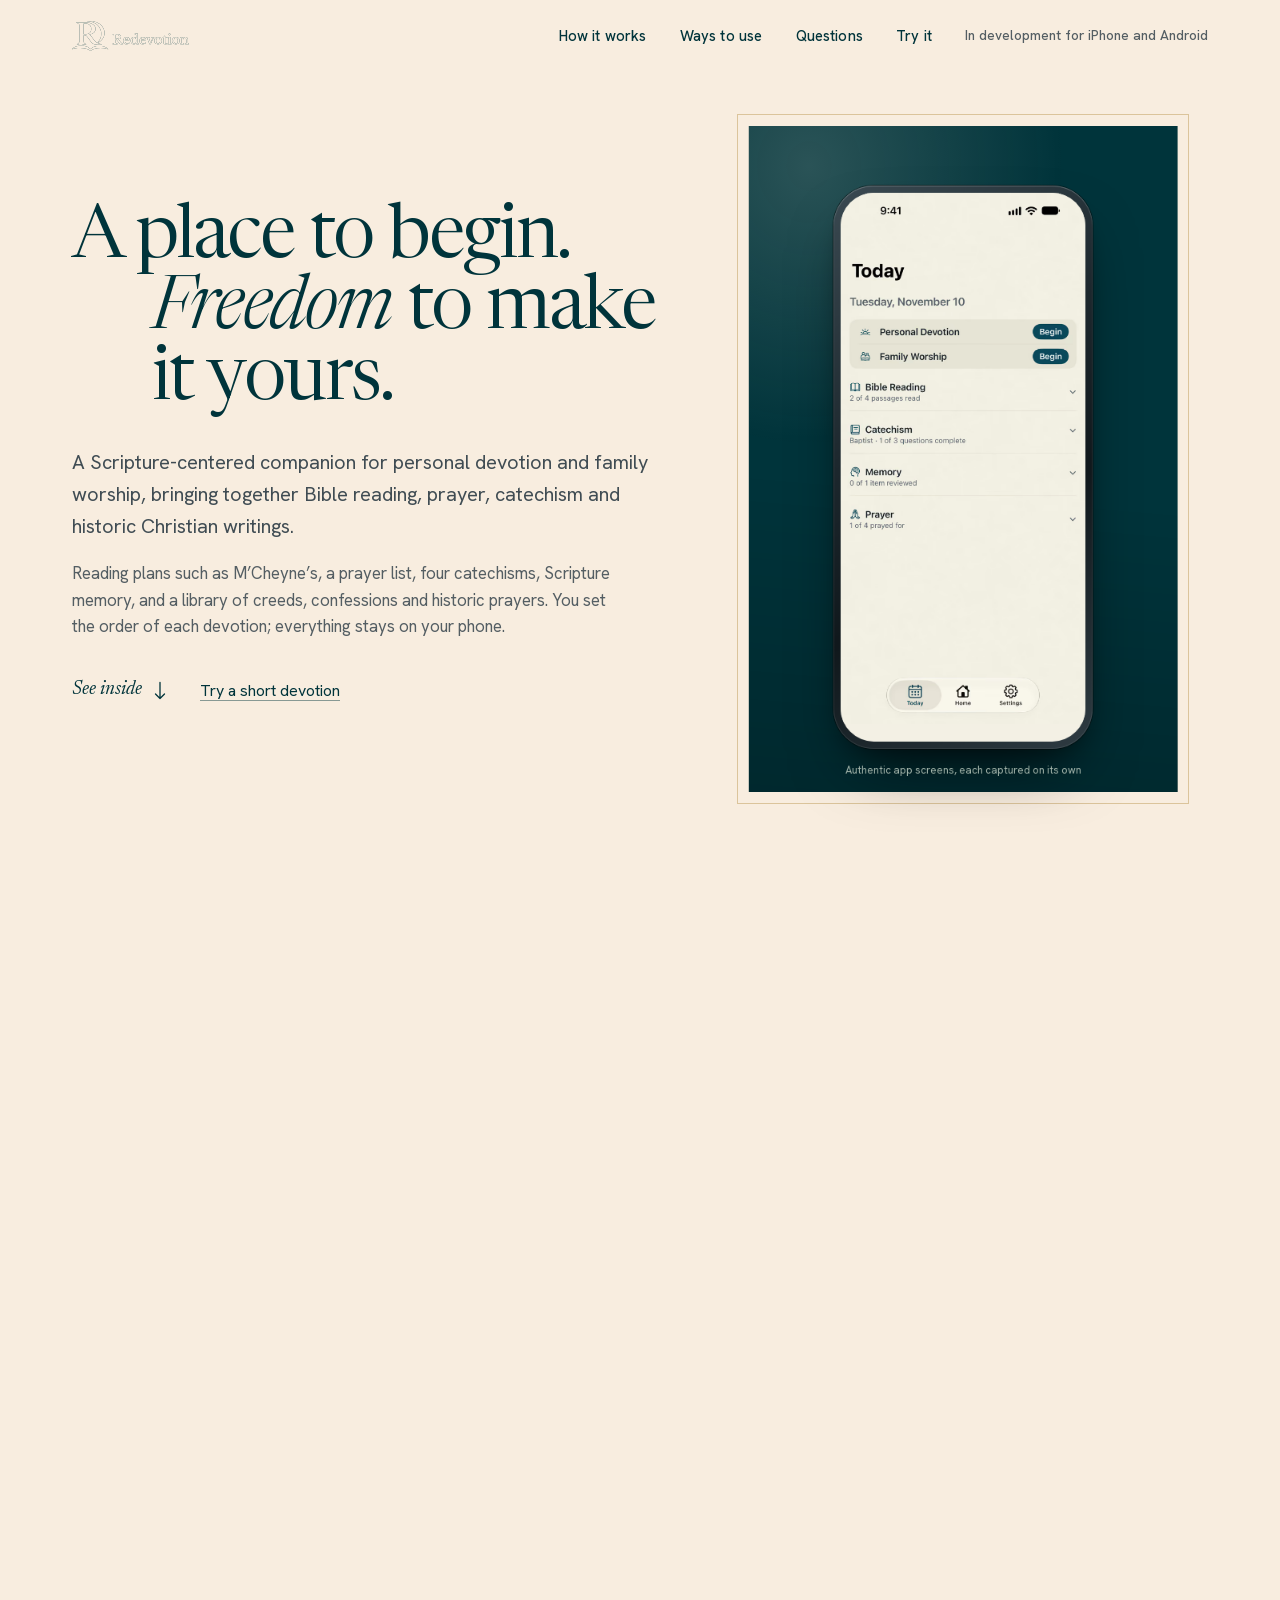
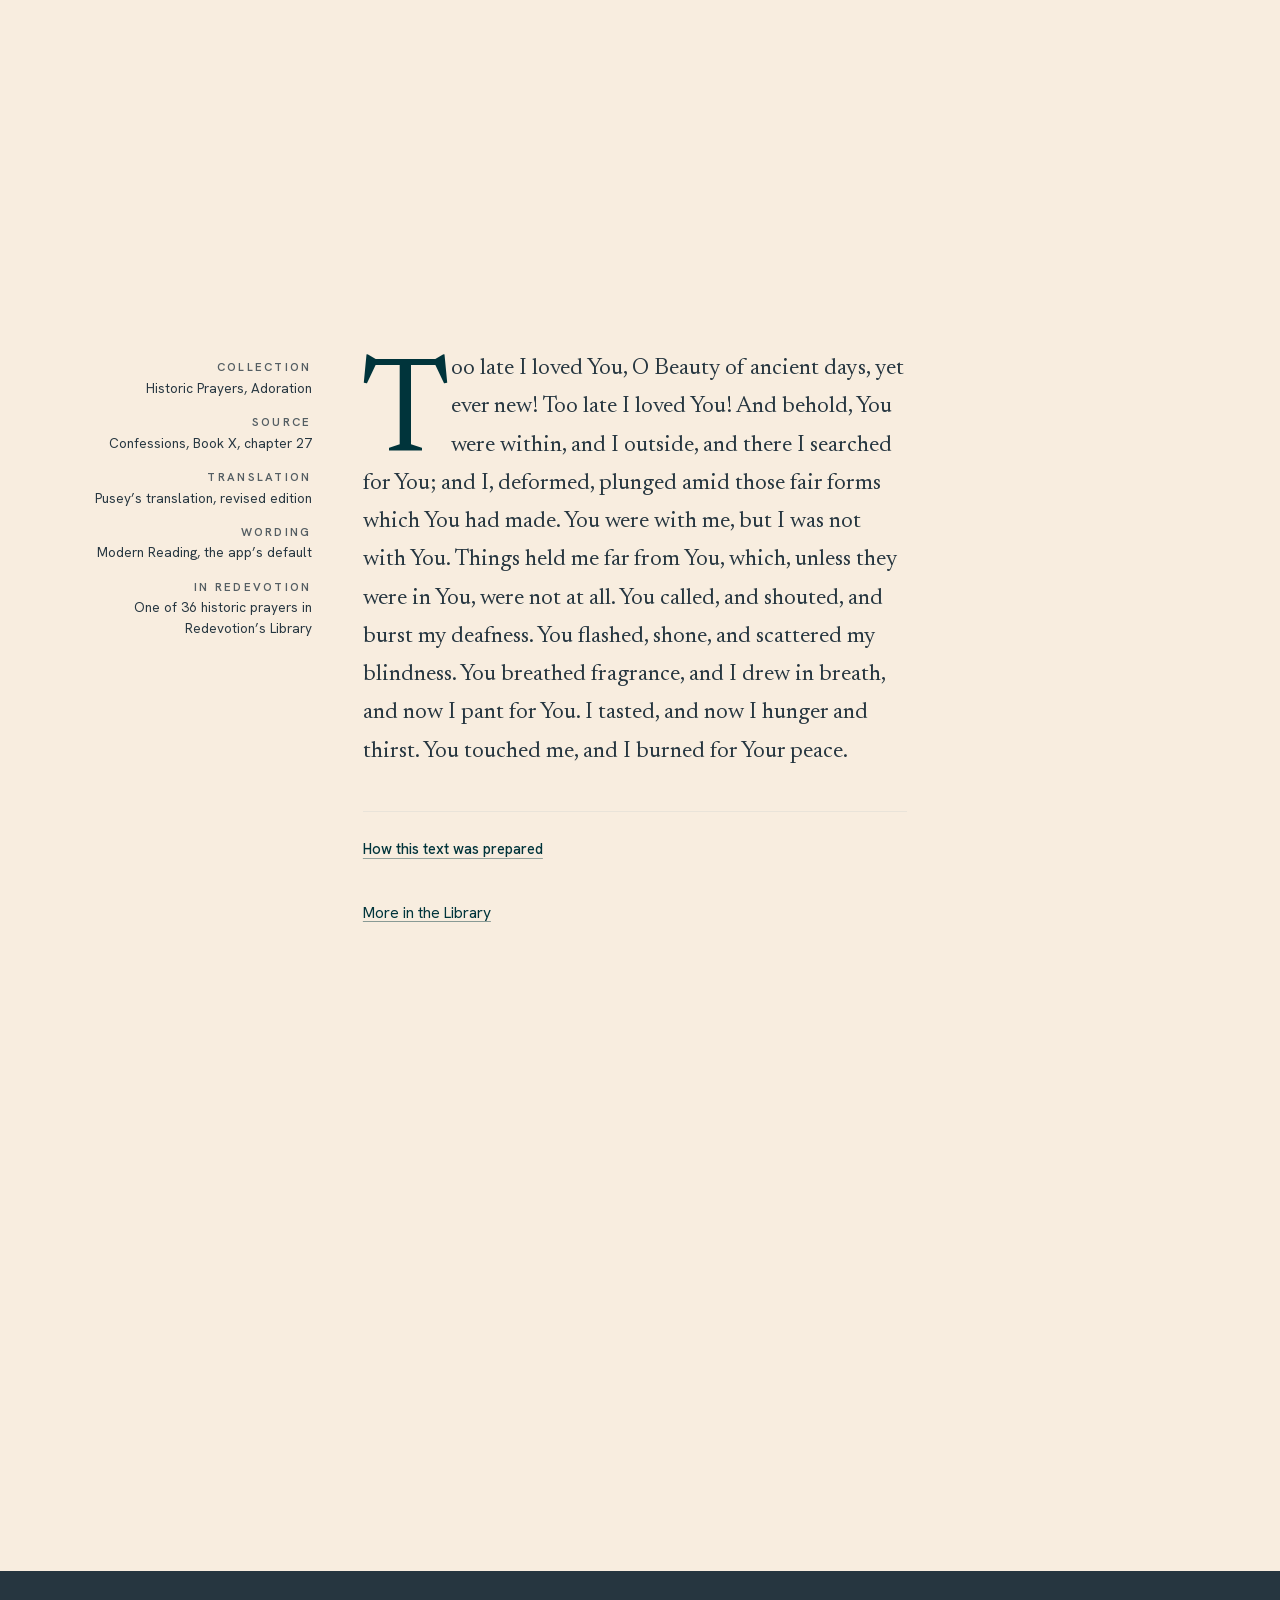
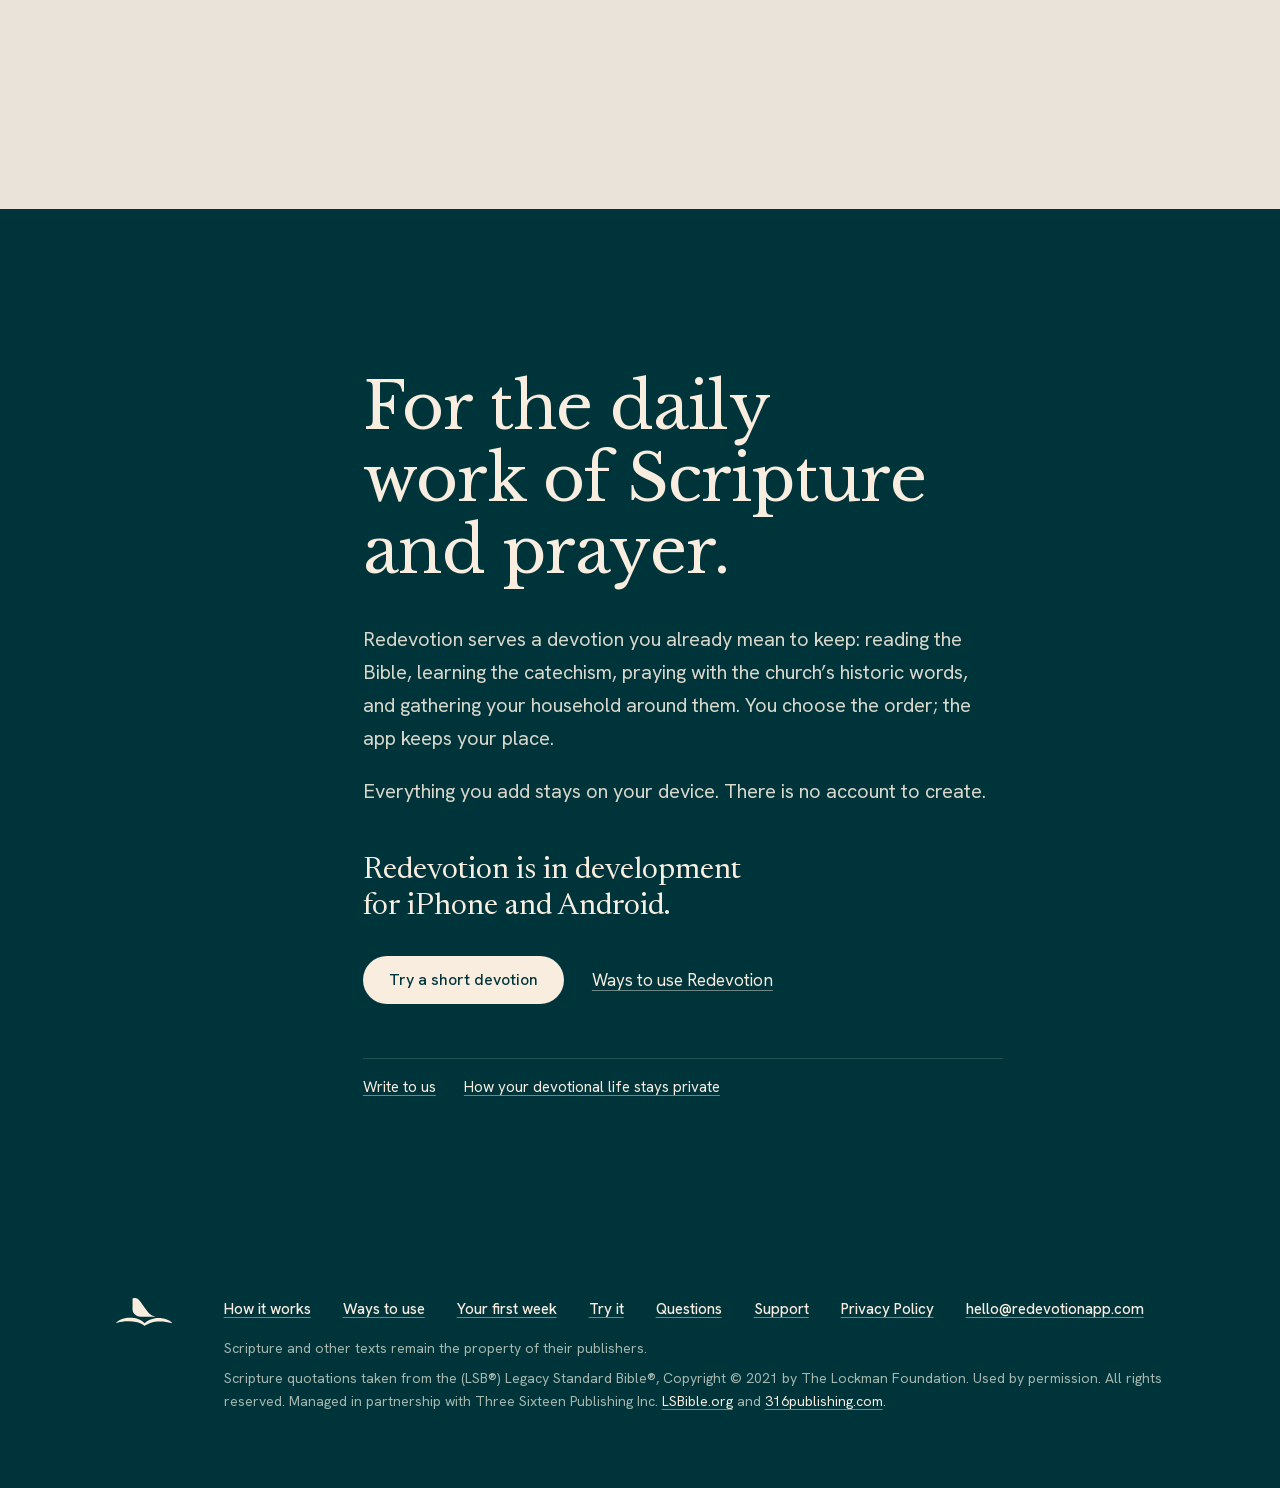
==== commit 11f27eaf: "Website release: contact addresses move to redevotionapp.com (source b9f20ac) hello@ sitewide (heade" ====
--- a/index.html
+++ b/index.html
@@ -1 +1 @@
-<!DOCTYPE html><html lang="en-US" class="_6ZS5gq_variable zIuUAq_variable W06g6q_variable"><head><meta charSet="utf-8"/><meta name="viewport" content="width=device-width, initial-scale=1"/><link rel="preload" href="/_next/static/media/61e56fd33ece1ad8-s.p.0op912u62qdhl.woff2" as="font" crossorigin="" type="font/woff2"/><link rel="preload" href="/_next/static/media/b8dfa3d21eb22018-s.p.3lxpqujs87tck.woff2" as="font" crossorigin="" type="font/woff2"/><link rel="preload" href="/_next/static/media/cf9a11b6772b9533-s.p.1elj1f4z6aq4a.woff2" as="font" crossorigin="" type="font/woff2"/><link rel="preload" as="image" href="/brand/header-primary-teal.svg"/><link rel="preload" as="image" href="/brand/header-primary-ivory.svg"/><link rel="preload" as="image" href="/brand/header-compact-teal.svg"/><link rel="preload" as="image" href="/brand/header-compact-ivory.svg"/><link rel="preload" href="/brand/stamp-ivory.svg" as="image"/><link rel="stylesheet" href="/_next/static/chunks/0h005a3xu4-ry.css" data-precedence="next"/><link rel="stylesheet" href="/_next/static/chunks/30cfpakkfz1fy.css" data-precedence="next"/><link rel="preload" as="script" fetchPriority="low" href="/_next/static/chunks/0j1we3cwg31qe.js"/><script src="/_next/static/chunks/1cuyxw6v18rxx.js" async=""></script><script src="/_next/static/chunks/39_j1bdzreq0m.js" async=""></script><script src="/_next/static/chunks/turbopack-2u1d16houkiyo.js" async=""></script><script src="/_next/static/chunks/3qfy96eoyh-ek.js" async=""></script><script src="/_next/static/chunks/3sm92oh_q8nib.js" async=""></script><script src="/_next/static/chunks/3-6oqppt4pc94.js" async=""></script><meta name="theme-color" content="#F3F0E4" media="(prefers-color-scheme: light)"/><meta name="theme-color" content="#18242A" media="(prefers-color-scheme: dark)"/><title>Redevotion — A place to begin. Freedom to make it yours.</title><meta name="description" content="A Scripture-centered companion for personal devotion and family worship: Bible reading, prayer, catechism and historic writings. In development for iPhone and Android."/><link rel="manifest" href="/site.webmanifest"/><meta name="robots" content="index, follow, max-image-preview:large"/><link rel="canonical" href="https://redevotionapp.com"/><meta property="og:title" content="Redevotion"/><meta property="og:description" content="A Scripture-centered companion for personal devotion and family worship."/><meta property="og:url" content="https://redevotionapp.com"/><meta property="og:site_name" content="Redevotion"/><meta property="og:locale" content="en_US"/><meta property="og:image" content="https://redevotionapp.com/og-image-1200x630.png"/><meta property="og:image:width" content="1200"/><meta property="og:image:height" content="630"/><meta property="og:image:alt" content="Redevotion logo on deep teal"/><meta property="og:type" content="website"/><meta name="twitter:card" content="summary_large_image"/><meta name="twitter:title" content="Redevotion"/><meta name="twitter:description" content="A Scripture-centered companion for personal devotion and family worship."/><meta name="twitter:image" content="https://redevotionapp.com/og-image-1200x630.png"/><meta name="twitter:image:alt" content="Redevotion logo on deep teal"/><meta name="twitter:image:width" content="1200"/><meta name="twitter:image:height" content="630"/><link rel="icon" href="/favicon.ico" sizes="48x48"/><link rel="icon" href="/favicon.svg" type="image/svg+xml"/><link rel="apple-touch-icon" href="/apple-touch-icon.png"/><meta name="next-size-adjust" content=""/><script src="/_next/static/chunks/0cz1d0mv5g_q7.js" noModule=""></script></head><body><div hidden=""><!--$--><!--/$--></div><script type="application/ld+json">{"@context":"https://schema.org","@graph":[{"@type":"Organization","@id":"https://redevotionapp.com/#organization","name":"Redevotion","url":"https://redevotionapp.com/","logo":{"@type":"ImageObject","url":"https://redevotionapp.com/icon-512.png","width":512,"height":512},"email":"Redevotion@outlook.com"},{"@type":"WebSite","@id":"https://redevotionapp.com/#website","name":"Redevotion","url":"https://redevotionapp.com/","description":"A Scripture-centered companion for personal devotion and family worship, bringing together Bible reading, prayer, catechism and historic Christian writings.","inLanguage":"en-US","publisher":{"@id":"https://redevotionapp.com/#organization"}}]}</script><a class="skip-link" href="#main">Skip to content</a><header class="U0do9a_header" data-tone="paper" data-raised="false"><a class="U0do9a_brand" href="#top" aria-label="Redevotion, home"><span class="U0do9a_lockup U0do9a_wideOnly" aria-hidden="true"><img class="U0do9a_teal" src="/brand/header-primary-teal.svg" width="117" height="30" alt="" aria-hidden="true" draggable="false" style="display:block;width:117px;height:30px"/><img class="U0do9a_ivory" src="/brand/header-primary-ivory.svg" width="117" height="30" alt="" aria-hidden="true" draggable="false" style="display:block;width:117px;height:30px"/></span><span class="U0do9a_lockup U0do9a_narrowOnly" aria-hidden="true"><img class="U0do9a_teal" src="/brand/header-compact-teal.svg" width="107" height="24" alt="" aria-hidden="true" draggable="false" style="display:block;width:107px;height:24px"/><img class="U0do9a_ivory" src="/brand/header-compact-ivory.svg" width="107" height="24" alt="" aria-hidden="true" draggable="false" style="display:block;width:107px;height:24px"/></span></a><nav class="U0do9a_nav" aria-label="Primary"><a class="U0do9a_link" href="/how-it-works.html">How it works</a><a class="U0do9a_link" href="/ways-to-use.html">Ways to use</a><a class="U0do9a_link" href="/faq.html">Questions</a><a class="U0do9a_link" href="/try.html">Try it</a><span class="U0do9a_status" data-variant="header">In development for iPhone and Android</span></nav><button type="button" class="U0do9a_menuButton" aria-expanded="false" aria-controls="site-menu">Menu</button><div class="U0do9a_menu" id="site-menu" hidden=""><nav aria-label="Menu"><ul class="U0do9a_menuList"><li><a href="/how-it-works.html">How it works</a></li><li><a href="/ways-to-use.html">Ways to use</a></li><li><a href="/faq.html">Questions</a></li><li><a href="/try.html">Try it</a></li></ul><ul class="U0do9a_menuMinor"><li><a href="/first-week.html">Your first week</a></li><li><a href="/support.html">Support</a></li><li><a href="/privacy.html">Privacy</a></li><li><a href="mailto:Redevotion@outlook.com">Write to us</a></li></ul><p class="U0do9a_menuStatus">In development for iPhone and Android.</p></nav></div></header><main id="main" tabindex="-1"><span id="top"></span><link rel="preload" as="image" type="image/avif" media="(min-width: 1024px) and (min-height: 640px)" fetchPriority="high" imageSrcSet="/media/today-360.avif 360w, /media/today-540.avif 540w, /media/today-760.avif 760w, /media/today-1080.avif 1080w" imageSizes="380px"/><section class="YsNqLq_wide" aria-labelledby="headline-wide" data-opening="staged" data-photo-side="left" data-frontispiece="device"><div class="YsNqLq_stage" data-rail="off" data-base="on" data-dev="off" data-fam="off" data-pray="off" data-lib="off" data-loupe="off" data-open="off" data-book="on"><div class="YsNqLq_room" aria-hidden="true" data-v="e ex ey"><div class="YsNqLq_roomTeal"></div><div class="YsNqLq_roomSlate"></div></div><div class="YsNqLq_roomVeil" aria-hidden="true" data-v="e"></div><div class="YsNqLq_lamp" aria-hidden="true" data-v="e fam"></div><figure class="YsNqLq_plateFace YsNqLq_deviceFace YsNqLq_plateOnStage" aria-hidden="true" data-v="e ex ey"><span class="YsNqLq_deviceLight"></span><span class="YsNqLq_plateFrame"></span></figure><nav class="YsNqLq_rail" aria-label="Inside the app" data-v="rail"><ol><li><button type="button" class="YsNqLq_railItem" data-state="next" tabindex="-1"><svg viewBox="0 0 18 18" aria-hidden="true" class="YsNqLq_railCheck" style="--c:var(--c0, 0)"><circle class="YsNqLq_ring" cx="9" cy="9" r="8"></circle><circle class="YsNqLq_fill" cx="9" cy="9" r="8.6"></circle><path class="YsNqLq_tick" d="M5.4 9.3 7.9 11.7 12.7 6.6"></path></svg><span class="YsNqLq_railLabel">Today</span></button></li><li><button type="button" class="YsNqLq_railItem" data-state="next" tabindex="-1"><svg viewBox="0 0 18 18" aria-hidden="true" class="YsNqLq_railCheck" style="--c:var(--c1, 0)"><circle class="YsNqLq_ring" cx="9" cy="9" r="8"></circle><circle class="YsNqLq_fill" cx="9" cy="9" r="8.6"></circle><path class="YsNqLq_tick" d="M5.4 9.3 7.9 11.7 12.7 6.6"></path></svg><span class="YsNqLq_railLabel">Personal Devotion</span></button></li><li><button type="button" class="YsNqLq_railItem" data-state="next" tabindex="-1"><svg viewBox="0 0 18 18" aria-hidden="true" class="YsNqLq_railCheck" style="--c:var(--c2, 0)"><circle class="YsNqLq_ring" cx="9" cy="9" r="8"></circle><circle class="YsNqLq_fill" cx="9" cy="9" r="8.6"></circle><path class="YsNqLq_tick" d="M5.4 9.3 7.9 11.7 12.7 6.6"></path></svg><span class="YsNqLq_railLabel">Family Worship</span></button></li><li><button type="button" class="YsNqLq_railItem" data-state="next" tabindex="-1"><svg viewBox="0 0 18 18" aria-hidden="true" class="YsNqLq_railCheck" style="--c:var(--c3, 0)"><circle class="YsNqLq_ring" cx="9" cy="9" r="8"></circle><circle class="YsNqLq_fill" cx="9" cy="9" r="8.6"></circle><path class="YsNqLq_tick" d="M5.4 9.3 7.9 11.7 12.7 6.6"></path></svg><span class="YsNqLq_railLabel">Prayer</span></button></li><li><button type="button" class="YsNqLq_railItem" data-state="next" tabindex="-1"><svg viewBox="0 0 18 18" aria-hidden="true" class="YsNqLq_railCheck" style="--c:var(--c4, 0)"><circle class="YsNqLq_ring" cx="9" cy="9" r="8"></circle><circle class="YsNqLq_fill" cx="9" cy="9" r="8.6"></circle><path class="YsNqLq_tick" d="M5.4 9.3 7.9 11.7 12.7 6.6"></path></svg><span class="YsNqLq_railLabel">Library</span></button></li><li><button type="button" class="YsNqLq_railItem" data-state="next" tabindex="-1"><svg viewBox="0 0 18 18" aria-hidden="true" class="YsNqLq_railCheck" style="--c:var(--c4, 0)"><circle class="YsNqLq_ring" cx="9" cy="9" r="8"></circle><circle class="YsNqLq_fill" cx="9" cy="9" r="8.6"></circle><path class="YsNqLq_tick" d="M5.4 9.3 7.9 11.7 12.7 6.6"></path></svg><span class="YsNqLq_railLabel">The reading</span></button></li></ol></nav><div class="YsNqLq_devicePos" data-v="e fam"><div class="YsNqLq_device "><div class="YsNqLq_deviceScreen"><div class="YsNqLq_screenLayer "><picture><source type="image/avif" srcSet="/media/today-360.avif 360w, /media/today-540.avif 540w, /media/today-760.avif 760w, /media/today-1080.avif 1080w" sizes="(min-width: 1024px) 380px, 90vw"/><source type="image/webp" srcSet="/media/today-360.webp 360w, /media/today-540.webp 540w, /media/today-760.webp 760w, /media/today-1080.webp 1080w" sizes="(min-width: 1024px) 380px, 90vw"/><img src="/media/today-540.jpg" srcSet="/media/today-360.jpg 360w, /media/today-540.jpg 540w, /media/today-760.jpg 760w, /media/today-1080.jpg 1080w" sizes="(min-width: 1024px) 380px, 90vw" alt="Redevotion’s Today screen for Tuesday, November 10: Personal Devotion and Family Worship ready to begin, then Bible Reading with 2 of 4 passages read, Catechism with 1 of 3 Baptist Catechism questions complete, Memory, and Prayer with 1 of 4 prayed for." width="1320" height="2868" loading="lazy" fetchPriority="auto" decoding="async"/></picture></div><span class="YsNqLq_spot YsNqLq_spotA" aria-hidden="true" data-v="sa"></span><div class="YsNqLq_screenLayer YsNqLq_raise YsNqLq_layerDevotion" data-v="l1"><picture><source type="image/avif" srcSet="/media/devotion-360.avif 360w, /media/devotion-540.avif 540w, /media/devotion-760.avif 760w, /media/devotion-1080.avif 1080w" sizes="(min-width: 1024px) 380px, 90vw"/><source type="image/webp" srcSet="/media/devotion-360.webp 360w, /media/devotion-540.webp 540w, /media/devotion-760.webp 760w, /media/devotion-1080.webp 1080w" sizes="(min-width: 1024px) 380px, 90vw"/><img src="/media/devotion-540.jpg" srcSet="/media/devotion-360.jpg 360w, /media/devotion-540.jpg 540w, /media/devotion-760.jpg 760w, /media/devotion-1080.jpg 1080w" sizes="(min-width: 1024px) 380px, 90vw" alt="Personal Devotion, Assurance of Pardon: Romans 8:1–4 in the Legacy Standard Bible, with Open in Preferred Bible and View in Library." width="1320" height="2868" loading="lazy" fetchPriority="auto" decoding="async"/></picture></div><span class="YsNqLq_spot YsNqLq_spot1" aria-hidden="true" data-v="s1"></span><div class="YsNqLq_screenLayer YsNqLq_raise YsNqLq_layerFamily" data-v="l2"><picture><source type="image/avif" srcSet="/media/family-360.avif 360w, /media/family-540.avif 540w, /media/family-760.avif 760w, /media/family-1080.avif 1080w" sizes="(min-width: 1024px) 380px, 90vw"/><source type="image/webp" srcSet="/media/family-360.webp 360w, /media/family-540.webp 540w, /media/family-760.webp 760w, /media/family-1080.webp 1080w" sizes="(min-width: 1024px) 380px, 90vw"/><img src="/media/family-540.jpg" srcSet="/media/family-360.jpg 360w, /media/family-540.jpg 540w, /media/family-760.jpg 760w, /media/family-1080.jpg 1080w" sizes="(min-width: 1024px) 380px, 90vw" alt="Family Worship with its Contents sheet: six parts, Call to Worship, Bible Reading, Creed, Catechism, Family Prayer and Thanksgiving, with Call to Worship marked Now, and Continue and Finish for Now." width="1320" height="2868" loading="lazy" fetchPriority="auto" decoding="async"/></picture></div><span class="YsNqLq_spot YsNqLq_spot2" aria-hidden="true" data-v="s2"></span><div class="YsNqLq_screenLayer YsNqLq_raise YsNqLq_layerPrayer" data-v="lp"><picture><source type="image/avif" srcSet="/media/prayer-360.avif 360w, /media/prayer-540.avif 540w, /media/prayer-760.avif 760w, /media/prayer-1080.avif 1080w" sizes="(min-width: 1024px) 380px, 90vw"/><source type="image/webp" srcSet="/media/prayer-360.webp 360w, /media/prayer-540.webp 540w, /media/prayer-760.webp 760w, /media/prayer-1080.webp 1080w" sizes="(min-width: 1024px) 380px, 90vw"/><img src="/media/prayer-540.jpg" srcSet="/media/prayer-360.jpg 360w, /media/prayer-540.jpg 540w, /media/prayer-760.jpg 760w, /media/prayer-1080.jpg 1080w" sizes="(min-width: 1024px) 380px, 90vw" alt="The same Today screen with its Prayer list open and each request shown: two family members, friends and neighbors, and our church, already prayed for; then Add to Today." width="1320" height="2868" loading="lazy" fetchPriority="auto" decoding="async"/></picture></div><span class="YsNqLq_spot YsNqLq_spotB" aria-hidden="true" data-v="sb"></span><div class="YsNqLq_screenLayer YsNqLq_raise YsNqLq_layerLibrary" data-v="l3"><picture><source type="image/avif" srcSet="/media/library-360.avif 360w, /media/library-540.avif 540w, /media/library-760.avif 760w, /media/library-1080.avif 1080w" sizes="(min-width: 1024px) 380px, 90vw"/><source type="image/webp" srcSet="/media/library-360.webp 360w, /media/library-540.webp 540w, /media/library-760.webp 760w, /media/library-1080.webp 1080w" sizes="(min-width: 1024px) 380px, 90vw"/><img src="/media/library-540.jpg" srcSet="/media/library-360.jpg 360w, /media/library-540.jpg 540w, /media/library-760.jpg 760w, /media/library-1080.jpg 1080w" sizes="(min-width: 1024px) 380px, 90vw" alt="Redevotion’s Library, opened from Settings: catechisms, Historic Prayers (36 historic prayers), and Scripture Collections such as Call to Worship, Reading of the Law and Assurance of Pardon." width="1320" height="2868" loading="lazy" fetchPriority="auto" decoding="async"/></picture></div><span class="YsNqLq_spot YsNqLq_spot3" aria-hidden="true" data-v="s3"></span></div></div><p class="YsNqLq_glassNote">Authentic app screens, each captured on its own</p></div><div class="YsNqLq_loupe" aria-hidden="true" data-v="s1" style="background-image:url(&quot;/media/devotion-1080.webp&quot;)"></div><div class="YsNqLq_sheetDim" aria-hidden="true" data-v="o"></div><div class="YsNqLq_sheet" aria-hidden="true" data-v="o"></div><div class="YsNqLq_sheetHead" aria-hidden="true" data-v="o"><p class="YsNqLq_kicker">From the Library</p><p class="YsNqLq_readingTitle"><span>Too Late</span><span class="YsNqLq_readingTitleIt">I Loved You</span></p><p class="YsNqLq_byline"><strong>Augustine of Hippo</strong> (<!-- -->354–430<!-- -->), trans. <!-- -->E. B. Pusey</p></div></div><div class="YsNqLq_flow"><div class="YsNqLq_hero"><div class="YsNqLq_heroText" data-v="t"><div class="YsNqLq_titlePage"><h1 class="YsNqLq_headline YsNqLq_headlineWide" id="headline-wide"><span class="YsNqLq_line" data-line="0"><span>A place to begin.</span></span><span class="YsNqLq_line" data-line="1"><em>Freedom</em><span> to make</span></span><span class="YsNqLq_line" data-line="2"><span>it yours.</span></span></h1><p class="YsNqLq_descriptor">A Scripture-centered companion for personal devotion and family worship, bringing together Bible reading, prayer, catechism and historic Christian writings.</p><p class="YsNqLq_particulars">Reading plans such as M’Cheyne’s, a prayer list, four catechisms, Scripture memory, and a library of creeds, confessions and historic prayers. You set the order of each devotion; everything stays on your phone.</p><div class="YsNqLq_actions"><a class="YsNqLq_invitation" href="#inside" data-anchor-link="inside"><span>See inside</span><svg viewBox="0 0 12 20" aria-hidden="true"><path d="M6 1.5v16M1.5 13 6 17.5 10.5 13"></path></svg></a><a class="link YsNqLq_secondary" href="/try.html">Try a short devotion</a><p class="YsNqLq_status">Redevotion is in development for iPhone and Android.</p></div></div></div></div><div class="YsNqLq_opener" aria-hidden="true"></div><div class="YsNqLq_steps" id="inside" data-anchor="inside"><article class="YsNqLq_step " aria-labelledby="mv-today"><div class="YsNqLq_stepInner"><p class="label YsNqLq_stepLabel">Today</p><h2 class="YsNqLq_stepTitle" id="mv-today">Your devotional day, in one place.</h2><p class="YsNqLq_stepBody">Personal Devotion and Family Worship at the top, then Bible Reading, Catechism, Memory and Prayer, each showing how far you have come today.</p></div></article><article class="YsNqLq_step " aria-labelledby="mv-devotion"><div class="YsNqLq_stepInner"><p class="label YsNqLq_stepLabel">Personal Devotion</p><h2 class="YsNqLq_stepTitle" id="mv-devotion">Scripture at the center.</h2><p class="YsNqLq_stepBody">Scripture read within an order of worship, confession, assurance of pardon and prayer. Each part has its own page, with Scripture available inside Redevotion and links to open passages in a preferred Bible app or website.</p></div></article><article class="YsNqLq_step YsNqLq_stepRight" aria-labelledby="mv-family"><div class="YsNqLq_stepInner"><p class="label YsNqLq_stepLabel">Family Worship</p><h2 class="YsNqLq_stepTitle" id="mv-family">One order for the whole household.</h2><p class="YsNqLq_stepBody">A call to worship, Bible reading, a creed, the catechism, prayer and thanksgiving, led from one phone. If time runs short, finish for now and resume later.</p><p class="YsNqLq_stepCredit">Scripture on screen: Psalm 100<!-- --> <a class="link" href="https://www.lsbible.org/">(LSB)</a></p></div></article><article class="YsNqLq_step " aria-labelledby="mv-prayer"><div class="YsNqLq_stepInner"><p class="label YsNqLq_stepLabel">Prayer</p><h2 class="YsNqLq_stepTitle" id="mv-prayer">The people you pray for, a few each day.</h2><p class="YsNqLq_stepBody">Name the people and needs you carry before the Lord. Redevotion brings a few forward each day so you can return to them in prayer over time.</p></div></article><article class="YsNqLq_step " aria-labelledby="mv-library"><div class="YsNqLq_stepInner"><p class="label YsNqLq_stepLabel">Library</p><h2 class="YsNqLq_stepTitle" id="mv-library">A library to read, and to pray from.</h2><p class="YsNqLq_stepBody">Catechisms, thirty-six historic prayers, and Scripture collections such as Call to Worship and Assurance of Pardon, each with its source, to read on their own or draw into a devotion.</p><p class="YsNqLq_stepRubric">Keep scrolling to open Historic Prayers.</p></div></article></div><div class="YsNqLq_open" aria-hidden="true"></div></div></section><div class="YsNqLq_narrow"><section class="YsNqLq_nBook" data-tone="paper" aria-labelledby="headline-narrow"><div class="YsNqLq_titlePage"><h1 class="YsNqLq_headline YsNqLq_headlineNarrow" id="headline-narrow"><span class="YsNqLq_line" data-line="0"><span>A place</span></span><span class="YsNqLq_line" data-line="1"><span>to begin.</span></span><span class="YsNqLq_line" data-line="2"><em>Freedom</em><span> to</span></span><span class="YsNqLq_line" data-line="3"><span>make it yours.</span></span></h1><p class="YsNqLq_descriptor">A Scripture-centered companion for personal devotion and family worship, bringing together Bible reading, prayer, catechism and historic Christian writings.</p><p class="YsNqLq_particulars">Reading plans such as M’Cheyne’s, a prayer list, four catechisms, Scripture memory, and a library of creeds, confessions and historic prayers. You set the order of each devotion; everything stays on your phone.</p><div class="YsNqLq_actions"><a class="YsNqLq_invitation" href="#inside-n" data-anchor-link="inside"><span>See inside</span><svg viewBox="0 0 12 20" aria-hidden="true"><path d="M6 1.5v16M1.5 13 6 17.5 10.5 13"></path></svg></a><a class="link YsNqLq_secondary" href="/try.html">Try a short devotion</a><p class="YsNqLq_status">Redevotion is in development for iPhone and Android.</p></div></div></section><section class="MwNU5a_walk" data-tone="room" id="inside-n" data-anchor="inside" aria-label="Inside the app"><div class="MwNU5a_track"><div class="MwNU5a_stage" data-open="off" aria-hidden="true"><div class="MwNU5a_window" data-armed="off" data-today="on" data-dev="off" data-fam="off" data-pray="off" data-lib="off"><div class="MwNU5a_layer MwNU5a_today" data-v="ty tx"><picture><source type="image/avif" srcSet="/media/today-360.avif 360w, /media/today-540.avif 540w, /media/today-760.avif 760w, /media/today-1080.avif 1080w" sizes="(orientation: landscape) and (max-height: 640px) 44vw, (min-width: 600px) 520px, 94vw"/><source type="image/webp" srcSet="/media/today-360.webp 360w, /media/today-540.webp 540w, /media/today-760.webp 760w, /media/today-1080.webp 1080w" sizes="(orientation: landscape) and (max-height: 640px) 44vw, (min-width: 600px) 520px, 94vw"/><img src="/media/today-540.jpg" srcSet="/media/today-360.jpg 360w, /media/today-540.jpg 540w, /media/today-760.jpg 760w, /media/today-1080.jpg 1080w" sizes="(orientation: landscape) and (max-height: 640px) 44vw, (min-width: 600px) 520px, 94vw" alt="" width="1320" height="2868" loading="lazy" fetchPriority="auto" decoding="async"/></picture><span class="MwNU5a_spot" style="top:23.799999999999997%;left:3.6999999999999997%;width:92.60000000000001%;height:4.7%;border-radius:3.2cqw" data-v="h0"></span><span class="MwNU5a_spot" style="top:28.499999999999996%;left:3.6999999999999997%;width:92.60000000000001%;height:4.7%;border-radius:3.2cqw" data-v="h2"></span></div><div class="MwNU5a_dim" data-v="dim"></div><div class="MwNU5a_layer MwNU5a_prayer" data-v="pi py"><picture><source type="image/avif" srcSet="/media/prayer-360.avif 360w, /media/prayer-540.avif 540w, /media/prayer-760.avif 760w, /media/prayer-1080.avif 1080w" sizes="(orientation: landscape) and (max-height: 640px) 44vw, (min-width: 600px) 520px, 94vw"/><source type="image/webp" srcSet="/media/prayer-360.webp 360w, /media/prayer-540.webp 540w, /media/prayer-760.webp 760w, /media/prayer-1080.webp 1080w" sizes="(orientation: landscape) and (max-height: 640px) 44vw, (min-width: 600px) 520px, 94vw"/><img src="/media/prayer-540.jpg" srcSet="/media/prayer-360.jpg 360w, /media/prayer-540.jpg 540w, /media/prayer-760.jpg 760w, /media/prayer-1080.jpg 1080w" sizes="(orientation: landscape) and (max-height: 640px) 44vw, (min-width: 600px) 520px, 94vw" alt="" width="1320" height="2868" loading="lazy" fetchPriority="auto" decoding="async"/></picture><span class="MwNU5a_spot" style="top:30.39%;left:5.4%;width:89.2%;height:24.11%;border-radius:1.8cqw" data-v="h5"></span></div><div class="MwNU5a_layer MwNU5a_devotion" data-v="di dy"><picture><source type="image/avif" srcSet="/media/devotion-360.avif 360w, /media/devotion-540.avif 540w, /media/devotion-760.avif 760w, /media/devotion-1080.avif 1080w" sizes="(orientation: landscape) and (max-height: 640px) 44vw, (min-width: 600px) 520px, 94vw"/><source type="image/webp" srcSet="/media/devotion-360.webp 360w, /media/devotion-540.webp 540w, /media/devotion-760.webp 760w, /media/devotion-1080.webp 1080w" sizes="(orientation: landscape) and (max-height: 640px) 44vw, (min-width: 600px) 520px, 94vw"/><img src="/media/devotion-540.jpg" srcSet="/media/devotion-360.jpg 360w, /media/devotion-540.jpg 540w, /media/devotion-760.jpg 760w, /media/devotion-1080.jpg 1080w" sizes="(orientation: landscape) and (max-height: 640px) 44vw, (min-width: 600px) 520px, 94vw" alt="" width="1320" height="2868" loading="lazy" fetchPriority="auto" decoding="async"/></picture><span class="MwNU5a_spot" style="top:61.47%;left:7.199999999999999%;width:85.6%;height:3.4000000000000004%;border-radius:3.6cqw" data-v="h1"></span></div><div class="MwNU5a_layer MwNU5a_family" data-v="fi fy"><picture><source type="image/avif" srcSet="/media/family-360.avif 360w, /media/family-540.avif 540w, /media/family-760.avif 760w, /media/family-1080.avif 1080w" sizes="(orientation: landscape) and (max-height: 640px) 44vw, (min-width: 600px) 520px, 94vw"/><source type="image/webp" srcSet="/media/family-360.webp 360w, /media/family-540.webp 540w, /media/family-760.webp 760w, /media/family-1080.webp 1080w" sizes="(orientation: landscape) and (max-height: 640px) 44vw, (min-width: 600px) 520px, 94vw"/><img src="/media/family-540.jpg" srcSet="/media/family-360.jpg 360w, /media/family-540.jpg 540w, /media/family-760.jpg 760w, /media/family-1080.jpg 1080w" sizes="(orientation: landscape) and (max-height: 640px) 44vw, (min-width: 600px) 520px, 94vw" alt="" width="1320" height="2868" loading="lazy" fetchPriority="auto" decoding="async"/></picture><span class="MwNU5a_spot" style="top:56.769999999999996%;left:5%;width:90%;height:4.46%;border-radius:2.2cqw" data-v="h3"></span></div><div class="MwNU5a_layer MwNU5a_library" data-v="li ly"><picture><source type="image/avif" srcSet="/media/library-360.avif 360w, /media/library-540.avif 540w, /media/library-760.avif 760w, /media/library-1080.avif 1080w" sizes="(orientation: landscape) and (max-height: 640px) 44vw, (min-width: 600px) 520px, 94vw"/><source type="image/webp" srcSet="/media/library-360.webp 360w, /media/library-540.webp 540w, /media/library-760.webp 760w, /media/library-1080.webp 1080w" sizes="(orientation: landscape) and (max-height: 640px) 44vw, (min-width: 600px) 520px, 94vw"/><img src="/media/library-540.jpg" srcSet="/media/library-360.jpg 360w, /media/library-540.jpg 540w, /media/library-760.jpg 760w, /media/library-1080.jpg 1080w" sizes="(orientation: landscape) and (max-height: 640px) 44vw, (min-width: 600px) 520px, 94vw" alt="" width="1320" height="2868" loading="lazy" fetchPriority="auto" decoding="async"/></picture><span class="MwNU5a_spot" style="top:34.39%;left:4.3999999999999995%;width:91.2%;height:6.98%;border-radius:4.2cqw" data-v="h4"></span></div></div><p class="MwNU5a_note">Authentic app screens, each captured on its own</p><div class="MwNU5a_sheet" data-v="wo" data-tone="paper"></div><div class="MwNU5a_sheetHead" data-v="hd"><p class="YsNqLq_kicker">From the Library</p><p class="YsNqLq_readingTitle"><span>Too Late</span><span class="YsNqLq_readingTitleIt">I Loved You</span></p><p class="YsNqLq_byline"><strong>Augustine of Hippo</strong> (<!-- -->354–430<!-- -->), trans. <!-- -->E. B. Pusey</p></div></div><div class="MwNU5a_scenes"><article class="MwNU5a_scene" aria-labelledby="nmv-today"><div class="MwNU5a_text"><p class="label MwNU5a_label">Today</p><h2 class="MwNU5a_title" id="nmv-today">Your devotional day, in one place.</h2><p class="MwNU5a_body">Personal Devotion and Family Worship at the top, then Bible Reading, Catechism, Memory and Prayer, each showing how far you have come today.</p><p class="visually-hidden">App screen: <!-- -->Redevotion’s Today screen for Tuesday, November 10: Personal Devotion and Family Worship ready to begin, then Bible Reading with 2 of 4 passages read, Catechism with 1 of 3 Baptist Catechism questions complete, Memory, and Prayer with 1 of 4 prayed for.</p></div></article><article class="MwNU5a_scene" aria-labelledby="nmv-devotion"><div class="MwNU5a_text"><p class="label MwNU5a_label">Personal Devotion</p><h2 class="MwNU5a_title" id="nmv-devotion">Scripture at the center.</h2><p class="MwNU5a_body">Scripture read within an order of worship, confession, assurance of pardon and prayer. Each part has its own page, with Scripture available inside Redevotion and links to open passages in a preferred Bible app or website.</p><p class="visually-hidden">App screen: <!-- -->Personal Devotion, Assurance of Pardon: Romans 8:1–4 in the Legacy Standard Bible, with Open in Preferred Bible and View in Library.</p></div></article><article class="MwNU5a_scene" aria-labelledby="nmv-family"><div class="MwNU5a_text"><p class="label MwNU5a_label">Family Worship</p><h2 class="MwNU5a_title" id="nmv-family">One order for the whole household.</h2><p class="MwNU5a_body">A call to worship, Bible reading, a creed, the catechism, prayer and thanksgiving, led from one phone. If time runs short, finish for now and resume later.</p><p class="MwNU5a_credit">Scripture on screen: Psalm 100<!-- --> <a class="link" href="https://www.lsbible.org/">(LSB)</a></p><p class="visually-hidden">App screen: <!-- -->Family Worship with its Contents sheet: six parts, Call to Worship, Bible Reading, Creed, Catechism, Family Prayer and Thanksgiving, with Call to Worship marked Now, and Continue and Finish for Now.</p></div></article><article class="MwNU5a_scene" aria-labelledby="nmv-prayer"><div class="MwNU5a_text"><p class="label MwNU5a_label">Prayer</p><h2 class="MwNU5a_title" id="nmv-prayer">The people you pray for, a few each day.</h2><p class="MwNU5a_body">Name the people and needs you carry before the Lord. Redevotion brings a few forward each day so you can return to them in prayer over time.</p><p class="visually-hidden">App screen: <!-- -->The same Today screen with its Prayer list open and each request shown: two family members, friends and neighbors, and our church, already prayed for; then Add to Today.</p></div></article><article class="MwNU5a_scene" aria-labelledby="nmv-library"><div class="MwNU5a_text"><p class="label MwNU5a_label">Library</p><h2 class="MwNU5a_title" id="nmv-library">A library to read, and to pray from.</h2><p class="MwNU5a_body">Catechisms, thirty-six historic prayers, and Scripture collections such as Call to Worship and Assurance of Pardon, each with its source, to read on their own or draw into a devotion.</p><p class="MwNU5a_rubric">Keep scrolling to open Historic Prayers.</p><p class="visually-hidden">App screen: <!-- -->Redevotion’s Library, opened from Settings: catechisms, Historic Prayers (36 historic prayers), and Scripture Collections such as Call to Worship, Reading of the Law and Assurance of Pardon.</p></div></article><div class="MwNU5a_spacer" aria-hidden="true"></div></div></div><div class="MwNU5a_cover" aria-labelledby="reading-title-n" role="region"><h2 class="visually-hidden" id="reading-title-n">From the Library: <!-- -->Too Late I Loved You<!-- -->, <!-- -->Augustine of Hippo</h2></div></section></div><article class="YsNqLq_reading " id="library" data-anchor="library" data-tone="paper" aria-labelledby="reading-title"><h2 class="visually-hidden YsNqLq_readingSrWide" id="reading-title">Too Late I Loved You<!-- -->, <!-- -->Augustine of Hippo</h2><div class="YsNqLq_readingGrid" data-reading-grid="true"><aside class="YsNqLq_margin" aria-label="About this text"><dl><div><dt>Collection</dt><dd>Historic Prayers<!-- -->, <!-- -->Adoration</dd></div><div><dt>Source</dt><dd>Confessions, Book X, chapter 27</dd></div><div><dt>Translation</dt><dd>Pusey’s translation, revised edition</dd></div><div><dt>Wording</dt><dd>Modern Reading, the app’s default</dd></div><div><dt>In Redevotion</dt><dd>One of 36 historic prayers in Redevotion’s Library</dd></div></dl></aside><div class="YsNqLq_readingBody"><p class="YsNqLq_readingText">Too late I loved You, O Beauty of ancient days, yet ever new! Too late I loved You! And behold, You were within, and I outside, and there I searched for You; and I, deformed, plunged amid those fair forms which You had made. You were with me, but I was not with You. Things held me far from You, which, unless they were in You, were not at all. You called, and shouted, and burst my deafness. You flashed, shone, and scattered my blindness. You breathed fragrance, and I drew in breath, and now I pant for You. I tasted, and now I hunger and thirst. You touched me, and I burned for Your peace.</p><details class="YsNqLq_provenance"><summary>How this text was prepared</summary><p>Shown in its Modern Reading, the app’s default wording: Redevotion’s approved modernization of Pusey’s translation. The translation itself was taken word for word from a scanned printing (<!-- -->archive.org · confessionssaug01augugoog, p. 203<!-- -->), checked and frozen before it entered the app; the app’s Traditional Reading keeps its spelling and punctuation.<!-- --> <!-- -->Public domain: Augustine wrote c. 397–400; Pusey died in 1882.</p></details><p class="YsNqLq_onward"><a class="link" href="/how-it-works.html#library">More in the Library</a></p></div></div></article><section class="b5W3-W_contents" id="contents" data-tone="paper" aria-labelledby="contents-title"><div class="b5W3-W_grid"><h2 class="b5W3-W_title" id="contents-title">In Redevotion</h2><div><ol class="b5W3-W_list"><li><a class="b5W3-W_entry" href="/how-it-works.html#bible-reading"><span class="b5W3-W_name">Bible Reading</span><span class="b5W3-W_line">M’Cheyne’s plan, the whole Bible in a year, either Testament, Psalms and Proverbs, or a plan of your own.</span></a></li><li><a class="b5W3-W_entry" href="/how-it-works.html#prayer"><span class="b5W3-W_name">Prayer</span><span class="b5W3-W_line">The people and requests you pray for, a few brought forward each day.</span></a></li><li><a class="b5W3-W_entry" href="/how-it-works.html#catechism"><span class="b5W3-W_name">Catechism</span><span class="b5W3-W_line">The Westminster Shorter, the Baptist, and two for children, with answers hidden until you tap.</span></a></li><li><a class="b5W3-W_entry" href="/how-it-works.html#memory"><span class="b5W3-W_name">Memory</span><span class="b5W3-W_line">Scripture, catechism answers, creeds and prayers, reviewed as part of a devotion.</span></a></li><li><a class="b5W3-W_entry" href="/how-it-works.html#personal-devotion"><span class="b5W3-W_name">Personal Devotion</span><span class="b5W3-W_line">Your own order of parts, each opening on its own reading surface.</span></a></li><li><a class="b5W3-W_entry" href="/how-it-works.html#family-worship"><span class="b5W3-W_name">Family Worship</span><span class="b5W3-W_line">An order for the household, led from one phone. Finish for now; resume later.</span></a></li><li><a class="b5W3-W_entry" href="/how-it-works.html#library"><span class="b5W3-W_name">The Library</span><span class="b5W3-W_line">Confessions, creeds, catechisms, thirty-six historic prayers and curated Scripture collections, with their sources.</span></a></li><li><a class="b5W3-W_entry" href="/how-it-works.html#scripture"><span class="b5W3-W_name">Seven translations</span><span class="b5W3-W_line">ESV, KJV, CSB, NASB 1995, NASB 2020, LSB and NKJV, and any passage opens in the Bible app you already use.</span></a></li></ol><p class="b5W3-W_facts">In development for iPhone and Android.<!-- --> <a class="link" href="/how-it-works.html">How each part works</a></p></div></div></section><section class="Hj2pmG_order" id="order" data-anchor="order" data-tone="ink" aria-labelledby="order-title"><div class="Hj2pmG_grid"><div class="Hj2pmG_intro"><h2 class="Hj2pmG_title" id="order-title">An order you set, kept from day to day.</h2><p class="Hj2pmG_body">A devotion in Redevotion is an order of parts you choose. Try one here: mark the parts you finish, then go to the next day. Rotating parts advance when completed; unfinished parts remain for next time.</p><div class="Hj2pmG_switch" role="group" aria-label="Which devotion"><button type="button" aria-pressed="true">Personal Devotion</button><button type="button" aria-pressed="false">Family Worship</button></div><p class="Hj2pmG_note">An illustration of how an order moves from day to day, dated from your own calendar. Both orders are examples; in the app you choose every part.<!-- --> The app’s own screens are shown above.</p></div><div class="Hj2pmG_cardWrap"><div class="Hj2pmG_card" data-card="true" data-context="personal"><header class="Hj2pmG_cardHead"><p class="label Hj2pmG_cardKicker">Personal Devotion</p><p class="Hj2pmG_cardDate" data-date="true">Today</p><p class="Hj2pmG_cardAbout">7<!-- --> <!-- -->parts<!-- --> · <!-- -->Kept for you alone</p></header><ol class="Hj2pmG_list"><li class="Hj2pmG_row" style="--i:0"><button type="button" class="Hj2pmG_check" aria-pressed="false" aria-label="Call to Worship: mark done"><svg viewBox="0 0 24 24" aria-hidden="true"><circle cx="12" cy="12" r="10.4" class="Hj2pmG_ring"></circle><circle cx="12" cy="12" r="11" class="Hj2pmG_dot"></circle><path d="M7.2 12.4l3.1 3 6.6-6.7" class="Hj2pmG_tick"></path></svg></button><div class="Hj2pmG_rowText"><p class="label Hj2pmG_partName">Call to Worship</p><p class="Hj2pmG_itemTitle">Psalm 96:1–9</p><p class="Hj2pmG_itemNote">Summons to the nations to sing and give glory</p></div></li><li class="Hj2pmG_row" style="--i:1"><button type="button" class="Hj2pmG_check" aria-pressed="false" aria-label="Confession: mark done"><svg viewBox="0 0 24 24" aria-hidden="true"><circle cx="12" cy="12" r="10.4" class="Hj2pmG_ring"></circle><circle cx="12" cy="12" r="11" class="Hj2pmG_dot"></circle><path d="M7.2 12.4l3.1 3 6.6-6.7" class="Hj2pmG_tick"></path></svg></button><div class="Hj2pmG_rowText"><p class="label Hj2pmG_partName">Confession</p><p class="Hj2pmG_itemTitle">Narrow Is the House of My Soul</p><p class="Hj2pmG_itemNote">Augustine of Hippo (354–430), trans. E. B. Pusey</p></div></li><li class="Hj2pmG_row" style="--i:2"><button type="button" class="Hj2pmG_check" aria-pressed="false" aria-label="Assurance of Pardon: mark done"><svg viewBox="0 0 24 24" aria-hidden="true"><circle cx="12" cy="12" r="10.4" class="Hj2pmG_ring"></circle><circle cx="12" cy="12" r="11" class="Hj2pmG_dot"></circle><path d="M7.2 12.4l3.1 3 6.6-6.7" class="Hj2pmG_tick"></path></svg></button><div class="Hj2pmG_rowText"><p class="label Hj2pmG_partName">Assurance of Pardon</p><p class="Hj2pmG_itemTitle">Romans 8:1–4</p><p class="Hj2pmG_itemNote">Freedom from condemnation for those united to Christ</p></div></li><li class="Hj2pmG_row" style="--i:3"><button type="button" class="Hj2pmG_check" aria-pressed="false" aria-label="Bible Reading: mark done"><svg viewBox="0 0 24 24" aria-hidden="true"><circle cx="12" cy="12" r="10.4" class="Hj2pmG_ring"></circle><circle cx="12" cy="12" r="11" class="Hj2pmG_dot"></circle><path d="M7.2 12.4l3.1 3 6.6-6.7" class="Hj2pmG_tick"></path></svg></button><div class="Hj2pmG_rowText"><p class="label Hj2pmG_partName">Bible Reading</p><p class="Hj2pmG_itemTitle">Today’s passages</p><p class="Hj2pmG_itemNote">From your reading plan</p></div></li><li class="Hj2pmG_row" style="--i:4"><button type="button" class="Hj2pmG_check" aria-pressed="false" aria-label="Prayer: mark done"><svg viewBox="0 0 24 24" aria-hidden="true"><circle cx="12" cy="12" r="10.4" class="Hj2pmG_ring"></circle><circle cx="12" cy="12" r="11" class="Hj2pmG_dot"></circle><path d="M7.2 12.4l3.1 3 6.6-6.7" class="Hj2pmG_tick"></path></svg></button><div class="Hj2pmG_rowText"><p class="label Hj2pmG_partName">Prayer</p><p class="Hj2pmG_itemTitle">Today’s prayer list</p><p class="Hj2pmG_itemNote">People and requests from your Prayer list</p></div></li><li class="Hj2pmG_row" style="--i:5"><button type="button" class="Hj2pmG_check" aria-pressed="false" aria-label="Memory: mark done"><svg viewBox="0 0 24 24" aria-hidden="true"><circle cx="12" cy="12" r="10.4" class="Hj2pmG_ring"></circle><circle cx="12" cy="12" r="11" class="Hj2pmG_dot"></circle><path d="M7.2 12.4l3.1 3 6.6-6.7" class="Hj2pmG_tick"></path></svg></button><div class="Hj2pmG_rowText"><p class="label Hj2pmG_partName">Memory</p><p class="Hj2pmG_itemTitle">Today’s Memory review</p><p class="Hj2pmG_itemNote">Scripture, catechism or prayers you are learning</p></div></li><li class="Hj2pmG_row" style="--i:6"><button type="button" class="Hj2pmG_check" aria-pressed="false" aria-label="Benediction: mark done"><svg viewBox="0 0 24 24" aria-hidden="true"><circle cx="12" cy="12" r="10.4" class="Hj2pmG_ring"></circle><circle cx="12" cy="12" r="11" class="Hj2pmG_dot"></circle><path d="M7.2 12.4l3.1 3 6.6-6.7" class="Hj2pmG_tick"></path></svg></button><div class="Hj2pmG_rowText"><p class="label Hj2pmG_partName">Benediction</p><p class="Hj2pmG_itemTitle">Numbers 6:24–26</p><p class="Hj2pmG_itemNote">The Aaronic blessing</p></div></li></ol><div class="Hj2pmG_actions"><button type="button" class="Hj2pmG_gather" data-next="true">Go to the next day</button><p class="Hj2pmG_progress">0<!-- --> of <!-- -->7<!-- --> done</p></div><details class="Hj2pmG_more"><summary>Make it yours</summary><p class="Hj2pmG_moreNote">Add a part and it takes its place in the order; move or remove any part. In the app a part can also draw on Scripture, historic prayers or both, move through its texts or keep one, and be set for certain days.</p><ul class="Hj2pmG_addList"><li><button type="button">+ <!-- -->Adoration</button></li><li><button type="button">+ <!-- -->Reading of the Law</button></li><li><button type="button">+ <!-- -->Creed</button></li><li><button type="button">+ <!-- -->Catechism</button></li><li><button type="button">+ <!-- -->Prayer for Illumination</button></li><li><button type="button">+ <!-- -->Intercession</button></li><li><button type="button">+ <!-- -->Thanksgiving</button></li></ul><button type="button" class="Hj2pmG_reset">Start over</button></details></div><p class="Hj2pmG_live" aria-live="polite"></p></div></div></section><section class="e_4Jba_ways" id="ways-in" data-tone="stone" aria-labelledby="ways-title"><div class="e_4Jba_grid"><div class="e_4Jba_intro"><h2 class="e_4Jba_title" id="ways-title">Where you might begin</h2><p class="e_4Jba_standfirst">The same few parts serve very different lives.</p><p class="e_4Jba_newcomer"><span class="e_4Jba_lead">New to Redevotion?</span> <a class="link" href="/first-week.html">Your first week, if you’d like a guide</a></p></div><div class="e_4Jba_index"><ul class="e_4Jba_list"><li><a class="e_4Jba_entry" href="/ways-to-use.html#beginning"><span class="e_4Jba_name">Beginning a daily devotion</span><span class="e_4Jba_line">Start with three parts: a call to worship, a reading and a benediction. Add more only when you want to.</span></a></li><li><a class="e_4Jba_entry" href="/ways-to-use.html#your-routine"><span class="e_4Jba_name">Bringing the routine you already keep</span><span class="e_4Jba_line">Keep your reading plan and your Bible app. Redevotion gathers the routine around them.</span></a></li><li><a class="e_4Jba_entry" href="/ways-to-use.html#family-worship"><span class="e_4Jba_name">Leading family worship</span><span class="e_4Jba_line">One phone and an order for the household. Stop early, and resume where you left off.</span></a></li></ul><p class="e_4Jba_also"><span class="e_4Jba_alsoLead">Others begin with</span> <span><a class="e_4Jba_alsoLink" href="/ways-to-use.html#catechism-and-memory">a catechism and memory work</a>, </span><span><a class="e_4Jba_alsoLink" href="/ways-to-use.html#historic-prayers">the church’s historic prayers</a>, </span><span><a class="e_4Jba_alsoLink" href="/ways-to-use.html#seasons">a changing season of life</a>, or </span><span><a class="e_4Jba_alsoLink" href="/ways-to-use.html#growing">the fuller options of an order they already keep</a>.</span></p><p class="e_4Jba_more"><a class="link" href="/ways-to-use.html">All the ways to use Redevotion</a></p></div></div></section><section class="_0Cd78a_closing on-field" id="close" data-tone="field" aria-labelledby="close-title"><div class="_0Cd78a_inner"><h2 class="brand-heading _0Cd78a_title" id="close-title">For the daily work of Scripture and prayer.</h2><div class="_0Cd78a_body"><p>Redevotion serves a devotion you already mean to keep: reading the Bible, learning the catechism, praying with the church’s historic words, and gathering your household around them. You choose the order; the app keeps your place.</p><p>Everything you add stays on your device. There is no account to create.</p></div><p class="_0Cd78a_resolve">Redevotion is in development for iPhone and Android.</p><div class="_0Cd78a_invite"><a class="_0Cd78a_primary" href="/try.html">Try a short devotion</a><a class="link" href="/ways-to-use.html">Ways to use Redevotion</a></div><p class="_0Cd78a_minor"><a class="link" href="mailto:Redevotion@outlook.com">Write to us</a><a class="link" href="/privacy.html">How your devotional life stays private</a></p></div></section></main><footer class="_EUJ1W_footer on-field" data-tone="field"><div class="_EUJ1W_inner"><img class="_EUJ1W_stamp" src="/brand/stamp-ivory.svg" width="64" height="36" alt="" aria-hidden="true" draggable="false" style="display:block;width:64px;height:36px"/><nav class="_EUJ1W_links" aria-label="Footer"><a class="link" href="/how-it-works.html">How it works</a><a class="link" href="/ways-to-use.html">Ways to use</a><a class="link" href="/first-week.html">Your first week</a><a class="link" href="/try.html">Try it</a><a class="link" href="/faq.html">Questions</a><a class="link" href="/support.html">Support</a><a class="link" href="/privacy.html">Privacy Policy</a><a class="link" href="mailto:Redevotion@outlook.com">Redevotion@outlook.com</a></nav><div class="_EUJ1W_notes"><p class="_EUJ1W_note">Scripture and other texts remain the property of their publishers.</p><p class="_EUJ1W_note">Scripture quotations taken from the (LSB®) Legacy Standard Bible®, Copyright © 2021 by The Lockman Foundation. Used by permission. All rights reserved. Managed in partnership with Three Sixteen Publishing Inc. <a class="link" href="https://www.lsbible.org/">LSBible.org</a> and <a class="link" href="https://316publishing.com/">316publishing.com</a>.</p></div></div></footer><!--$--><!--/$--><script id="_R_">(globalThis["TURBOPACK"] || (globalThis["TURBOPACK"] = [])).push({"otherChunks":["static/chunks/0j1we3cwg31qe.js","static/chunks/1cuyxw6v18rxx.js","static/chunks/39_j1bdzreq0m.js"],"runtimeModuleIds":[94553]});</script><script src="/_next/static/chunks/0j1we3cwg31qe.js" async=""></script><script>(self.__next_f=self.__next_f||[]).push([0])</script><script>self.__next_f.push([1,"1:\"$Sreact.fragment\"\n2:\"/_next/static/chunks/3qfy96eoyh-ek.js\"\n3:I[39756,[\"$2\"],\"default\"]\n4:I[37457,[\"$2\"],\"default\"]\n5:\"/_next/static/chunks/3sm92oh_q8nib.js\"\n6:\"/_next/static/chunks/3-6oqppt4pc94.js\"\n7:I[18013,[\"$2\",\"$5\",\"$6\"],\"default\"]\n10:\"ViewportBoundary\"\n11:I[97367,[\"$2\"],\"$10\"]\n13:\"MetadataBoundary\"\n14:I[97367,[\"$2\"],\"$13\"]\n15:\"$Sreact.suspense\"\n17:I[68027,[\"$2\"],\"default\",1]\n:HL[\"/_next/static/chunks/0h005a3xu4-ry.css\",\"style\"]\n:HL[\"/_next/static/chunks/30cfpakkfz1fy.css\",\"style\"]\n:HL[\"/_next/static/media/61e56fd33ece1ad8-s.p.0op912u62qdhl.woff2\",\"font\",{\"crossOrigin\":\"\",\"type\":\"font/woff2\"}]\n:HL[\"/_next/static/media/b8dfa3d21eb22018-s.p.3lxpqujs87tck.woff2\",\"font\",{\"crossOrigin\":\"\",\"type\":\"font/woff2\"}]\n:HL[\"/_next/static/media/cf9a11b6772b9533-s.p.1elj1f4z6aq4a.woff2\",\"font\",{\"crossOrigin\":\"\",\"type\":\"font/woff2\"}]\n:HL[\"/brand/stamp-ivory.svg\",\"image\"]\n8:[[\"children\",{\"s\":\"__PAGE__\",\"h\":512,\"d\":{\"r\":[\"$\",\"$1\",\"c\",{\"children\":[[[\"$\",\"script\",null,{\"type\":\"application/ld+json\",\"dangerouslySetInnerHTML\":{\"__html\":\"{\\\"@context\\\":\\\"https://schema.org\\\",\\\"@graph\\\":[{\\\"@type\\\":\\\"Organization\\\",\\\"@id\\\":\\\"https://redevotionapp.com/#organization\\\",\\\"name\\\":\\\"Redevotion\\\",\\\"url\\\":\\\"https://redevotionapp.com/\\\",\\\"logo\\\":{\\\"@type\\\":\\\"ImageObject\\\",\\\"url\\\":\\\"https://redevotionapp.com/icon-512.png\\\",\\\"width\\\":512,\\\"height\\\":512},\\\"email\\\":\\\"Redevotion@outlook.com\\\"},{\\\"@type\\\":\\\"WebSite\\\",\\\"@id\\\":\\\"https://redevotionapp.com/#website\\\",\\\"name\\\":\\\"Redevotion\\\",\\\"url\\\":\\\"https://redevotionapp.com/\\\",\\\"description\\\":\\\"A Scripture-centered companion for personal devotion and family worship, bringing together Bible reading, prayer, catechism and historic Christian writings.\\\",\\\"inLanguage\\\":\\\"en-US\\\",\\\"publisher\\\":{\\\"@id\\\":\\\"https://redevotionapp.com/#organization\\\"}}]}\"}}],\"$L9\",\"$La\",\"$Lb\",\"$Lc\"],[\"$Ld\",\"$Le\"],\"$Lf\"]}],\"p\":false,\"v\":null}}]]\n0:{\"P\":null,\"c\":[\"\",\"\"],\"q\":\"\",\"i\":false,\"t\":{\"t\":{\"s\":\"\",\"h\":528,\"d\":{\"r\":[\"$\",\"$1\",\"c\",{\"children\":[[[\"$\",\"link\",\"0\",{\"rel\":\"stylesheet\",\"href\":\"/_next/static/chunks/0h005a3xu4-ry.css\",\"precedence\":\"next\",\"crossOrigin\":\"$undefined\",\"nonce\":\"$undefined\"}],[\"$\",\"link\",\"1\",{\"rel\":\"stylesheet\",\"href\":\"/_next/static/chunks/30cfpakkfz1fy.css\",\"precedence\":\"next\",\"crossOrigin\":\"$undefined\",\"nonce\":\"$undefined\"}],[\"$\",\"script\",\"script-0\",{\"src\":\"/_next/static/chunks/3qfy96eoyh-ek.js\",\"async\":true,\"nonce\":\"$undefined\"}]],[\"$\",\"html\",null,{\"lang\":\"en-US\",\"className\":\"_6ZS5gq_variable zIuUAq_variable W06g6q_variable\",\"children\":[\"$\",\"body\",null,{\"children\":[\"$\",\"$L3\",null,{\"parallelRouterKey\":\"children\",\"error\":\"$undefined\",\"errorStyles\":\"$undefined\",\"errorScripts\":\"$undefined\",\"template\":[\"$\",\"$L4\",null,{}],\"templateStyles\":\"$undefined\",\"templateScripts\":\"$undefined\",\"notFound\":[[[\"$\",\"a\",null,{\"className\":\"skip-link\",\"href\":\"#main\",\"children\":\"Skip to content\"}],[\"$\",\"$L7\",null,{\"homeHref\":\"/\",\"current\":\"$undefined\"}],[\"$\",\"main\",null,{\"id\":\"main\",\"tabIndex\":-1,\"className\":\"hu3vsq_main\",\"children\":[[\"$\",\"div\",null,{\"className\":\"hu3vsq_grid\",\"children\":[[\"$\",\"header\",null,{\"className\":\"hu3vsq_head\",\"children\":[[\"$\",\"h1\",null,{\"className\":\"hu3vsq_title\",\"children\":\"This page isn’t in the book\"}],[\"$\",\"div\",null,{\"className\":\"hu3vsq_standfirst\",\"children\":[\"$\",\"p\",null,{\"children\":\"The address may be mistyped, or the page may have moved. These will take you somewhere useful.\"}]}]]}],false,[\"$\",\"div\",null,{\"className\":\"hu3vsq_body\",\"children\":[[],[\"$\",\"nav\",null,{\"className\":\"hu3vsq_onward\",\"aria-label\":\"Where to go next\",\"children\":[[\"$\",\"a\",\"/\",{\"className\":\"hu3vsq_primary\",\"href\":\"/\",\"children\":\"The home page\"}],[\"$\",\"a\",\"/how-it-works.html\",{\"className\":\"link\",\"href\":\"/how-it-works.html\",\"children\":\"How it works\"}],[\"$\",\"a\",\"/try.html\",{\"className\":\"link\",\"href\":\"/try.html\",\"children\":\"Try a short devotion\"}],[\"$\",\"a\",\"/support.html\",{\"className\":\"link\",\"href\":\"/support.html\",\"children\":\"Support\"}]]}]]}]]}],\"$undefined\"]}],[\"$\",\"footer\",null,{\"className\":\"_EUJ1W_footer on-field\",\"data-tone\":\"field\",\"children\":[\"$\",\"div\",null,{\"className\":\"_EUJ1W_inner\",\"children\":[[\"$\",\"img\",null,{\"className\":\"_EUJ1W_stamp\",\"src\":\"/brand/stamp-ivory.svg\",\"width\":64,\"height\":36,\"alt\":\"\",\"aria-hidden\":true,\"draggable\":false,\"style\":{\"display\":\"block\",\"width\":64,\"height\":36}}],[\"$\",\"nav\",null,{\"className\":\"_EUJ1W_links\",\"aria-label\":\"Footer\",\"children\":[[\"$\",\"a\",null,{\"className\":\"link\",\"href\":\"/how-it-works.html\",\"children\":\"How it works\"}],[\"$\",\"a\",null,{\"className\":\"link\",\"href\":\"/ways-to-use.html\",\"children\":\"Ways to use\"}],[\"$\",\"a\",null,{\"className\":\"link\",\"href\":\"/first-week.html\",\"children\":\"Your first week\"}],[\"$\",\"a\",null,{\"className\":\"link\",\"href\":\"/try.html\",\"children\":\"Try it\"}],[\"$\",\"a\",null,{\"className\":\"link\",\"href\":\"/faq.html\",\"children\":\"Questions\"}],[\"$\",\"a\",null,{\"className\":\"link\",\"href\":\"/support.html\",\"aria-current\":\"$undefined\",\"children\":\"Support\"}],[\"$\",\"a\",null,{\"className\":\"link\",\"href\":\"/privacy.html\",\"aria-current\":\"$undefined\",\"children\":\"Privacy Policy\"}],[\"$\",\"a\",null,{\"className\":\"link\",\"href\":\"mailto:Redevotion@outlook.com\",\"children\":\"Redevotion@outlook.com\"}]]}],[\"$\",\"div\",null,{\"className\":\"_EUJ1W_notes\",\"children\":[[\"$\",\"p\",null,{\"className\":\"_EUJ1W_note\",\"children\":\"Scripture and other texts remain the property of their publishers.\"}],[[\"$\",\"p\",\"LSB\",{\"className\":\"_EUJ1W_note\",\"children\":[\"Scripture quotations taken from the (LSB®) Legacy Standard Bible®, Copyright © 2021 by The Lockman Foundation. Used by permission. All rights reserved. Managed in partnership with Three Sixteen Publishing Inc. \",[\"$\",\"a\",\"0\",{\"className\":\"link\",\"href\":\"https://www.lsbible.org/\",\"children\":\"LSBible.org\"}],\" and \",[\"$\",\"a\",\"1\",{\"className\":\"link\",\"href\":\"https://316publishing.com/\",\"children\":\"316publishing.com\"}],\".\"]}]]]}],false]}]}]],[]],\"forbidden\":\"$undefined\",\"unauthorized\":\"$undefined\"}]}]}]]}],\"p\":false,\"v\":null},\"c\":\"$Q8\"},\"h\":{\"r\":[\"$\",\"$1\",\"h\",{\"children\":[null,[\"$\",\"$L11\",null,{\"children\":\"$L12\"}],[\"$\",\"$L14\",null,{\"children\":[[\"$\",\"div\",null,{\"hidden\":true,\"children\":[\"$\",\"$15\",null,{\"name\":\"Next.Metadata\",\"children\":\"$L16\"}]}],null]}],[\"$\",\"meta\",null,{\"name\":\"next-size-adjust\",\"content\":\"\"}]]}],\"p\":false,\"v\":null}},\"m\":\"$undefined\",\"G\":[\"$17\",[[\"$\",\"link\",\"0\",{\"rel\":\"stylesheet\",\"href\":\"/_next/static/chunks/0h005a3xu4-ry.css\",\"precedence\":\"next\",\"crossOrigin\":\"$undefined\",\"nonce\":\"$undefined\"}],[\"$\",\"link\",\"1\",{\"rel\":\"stylesheet\",\"href\":\"/_next/static/chunks/30cfpakkfz1fy.css\",\"precedence\":\"next\",\"crossOrigin\":\"$undefined\",\"nonce\":\"$undefined\"}]]],\"S\":true,\"r\":\"$undefined\",\"s\":\"$undefined\",\"a\":\"$undefined\",\"l\":\"$undefined\",\"p\":\"$undefined\",\"d\":\"$undefined\",\"b\":\"emxA1PhVVsQvQh5ji6-34\"}\n18:I[1914,[\"$2\",\"$5\",\"$6\"],\"default\"]\n19:I[15866,[\"$2\",\"$5\",\"$6\"],\"default\"]\n20:I[97367,[\"$2\"],\"OutletBoundary\"]\n9:[\"$\",\"a\",null,{\"className\":\"skip-link\",\"href\":\"#main\",\"children\":\"Skip to content\"}]\na:[\"$\",\"$L7\",null,{}]\nb:[\"$\",\"main\",null,{\"id\":\"main\",\"tabIndex\":-1,\"children\":[[\"$\",\"span\",null,{\"id\":\"top\"}],[\"$\",\"$L18\",null,{\"opening\":\"staged\",\"frontispiece\":\"device\"}],[[\"$\",\"section\",null,{\"className\":\"b5W3-W_contents\",\"id\":\"contents\",\"data-tone\":\"paper\",\"aria-labelledby\":\"contents-title\",\"children\":[\"$\",\"div\",null,{\"className\":\"b5W3-W_grid\",\"children\":[[\"$\",\"h2\",null,{\"className\":\"b5W3-W_title\",\"id\":\"contents-title\",\"children\":\"In Redevotion\"}],[\"$\",\"div\",null,{\"className\":\"$undefined\",\"children\":[[\"$\",\"ol\",null,{\"className\":\"b5W3-W_list\",\"children\":[[\"$\",\"li\",\"bible-reading\",{\"children\":[\"$\",\"a\",null,{\"className\":\"b5W3-W_entry\",\"href\":\"/how-it-works.html#bible-reading\",\"children\":[[\"$\",\"span\",null,{\"className\":\"b5W3-W_name\",\"children\":\"Bible Reading\"}],[\"$\",\"span\",null,{\"className\":\"b5W3-W_line\",\"children\":\"M’Cheyne’s plan, the whole Bible in a year, either Testament, Psalms and Proverbs, or a plan of your own.\"}]]}]}],[\"$\",\"li\",\"prayer\",{\"children\":[\"$\",\"a\",null,{\"className\":\"b5W3-W_entry\",\"href\":\"/how-it-works.html#prayer\",\"children\":[[\"$\",\"span\",null,{\"className\":\"b5W3-W_name\",\"children\":\"Prayer\"}],[\"$\",\"span\",null,{\"className\":\"b5W3-W_line\",\"children\":\"The people and requests you pray for, a few brought forward each day.\"}]]}]}],[\"$\",\"li\",\"catechism\",{\"children\":[\"$\",\"a\",null,{\"className\":\"b5W3-W_entry\",\"href\":\"/how-it-works.html#catechism\",\"children\":[[\"$\",\"span\",null,{\"className\":\"b5W3-W_name\",\"children\":\"Catechism\"}],[\"$\",\"span\",null,{\"className\":\"b5W3-W_line\",\"children\":\"The Westminster Shorter, the Baptist, and two for children, with answers hidden until you tap.\"}]]}]}],[\"$\",\"li\",\"memory\",{\"children\":[\"$\",\"a\",null,{\"className\":\"b5W3-W_entry\",\"href\":\"/how-it-works.html#memory\",\"children\":[[\"$\",\"span\",null,{\"className\":\"b5W3-W_name\",\"children\":\"Memory\"}],[\"$\",\"span\",null,{\"className\":\"b5W3-W_line\",\"children\":\"Scripture, catechism answers, creeds and prayers, reviewed as part of a devotion.\"}]]}]}],[\"$\",\"li\",\"personal-devotion\",{\"children\":[\"$\",\"a\",null,{\"className\":\"b5W3-W_entry\",\"href\":\"/how-it-works.html#personal-devotion\",\"children\":[[\"$\",\"span\",null,{\"className\":\"b5W3-W_name\",\"children\":\"Personal Devotion\"}],[\"$\",\"span\",null,{\"className\":\"b5W3-W_line\",\"children\":\"Your own order of parts, each opening on its own reading surface.\"}]]}]}],[\"$\",\"li\",\"family-worship\",{\"children\":[\"$\",\"a\",null,{\"className\":\"b5W3-W_entry\",\"href\":\"/how-it-works.html#family-worship\",\"children\":[[\"$\",\"span\",null,{\"className\":\"b5W3-W_name\",\"children\":\"Family Worship\"}],[\"$\",\"span\",null,{\"className\":\"b5W3-W_line\",\"children\":\"An order for the household, led from one phone. Finish for now; resume later.\"}]]}]}],[\"$\",\"li\",\"library\",{\"children\":[\"$\",\"a\",null,{\"className\":\"b5W3-W_entry\",\"href\":\"/how-it-works.html#library\",\"children\":[[\"$\",\"span\",null,{\"className\":\"b5W3-W_name\",\"children\":\"The Library\"}],[\"$\",\"span\",null,{\"className\":\"b5W3-W_line\",\"children\":\"Confessions, creeds, catechisms, thirty-six historic prayers and curated Scripture collections, with their sources.\"}]]}]}],[\"$\",\"li\",\"scripture\",{\"children\":[\"$\",\"a\",null,{\"className\":\"b5W3-W_entry\",\"href\":\"/how-it-works.html#scripture\",\"children\":[[\"$\",\"span\",null,{\"className\":\"b5W3-W_name\",\"children\":\"Seven translations\"}],[\"$\",\"span\",null,{\"className\":\"b5W3-W_line\",\"children\":\"ESV, KJV, CSB, NASB 1995, NASB 2020, LSB and NKJV, and any passage opens in the Bible app you already use.\"}]]}]}]]}],[\"$\",\"p\",null,{\"className\":\"b5W3-W_facts\",\"children\":[\"In development for iPhone and Android.\",\" \",[\"$\",\"a\",null,{\"className\":\"link\",\"href\":\"/how-it-works.html\",\"children\":\"How each part works\"}]]}]]}]]}]}],[\"$\",\"$L19\",null,{\"walkthroughCleared\":true}],[\"$\",\"section\",null,{\"className\":\"e_4Jba_ways\",\"id\":\"ways-in\",\"data-tone\":\"stone\",\"aria-labelledby\":\"ways-title\",\"children\":[\"$\",\"div\",null,{\"className\":\"e_4Jba_grid\",\"children\":[[\"$\",\"div\",null,{\"className\":\"e_4Jba_intro\",\"children\":[[\"$\",\"h2\",null,{\"className\":\"e_4Jba_title\",\"id\":\"ways-title\",\"children\":\"Where you might begin\"}],[\"$\",\"p\",null,{\"className\":\"e_4Jba_standfirst\",\"children\":\"The same few parts serve very different lives.\"}],[\"$\",\"p\",null,{\"className\":\"e_4Jba_newcomer\",\"children\":[[\"$\",\"span\",null,{\"className\":\"e_4Jba_lead\",\"children\":\"New to Redevotion?\"}],\" \",[\"$\",\"a\",null,{\"className\":\"link\",\"href\":\"/first-week.html\",\"children\":\"Your first week, if you’d like a guide\"}]]}]]}],[\"$\",\"div\",null,{\"className\":\"e_4Jba_index\",\"children\":[[\"$\",\"ul\",null,{\"className\":\"e_4Jba_list\",\"children\":[\"$L1a\",\"$L1b\",\"$L1c\"]}],\"$L1d\",\"$L1e\"]}]]}]}],\"$L1f\"]]}]\nc:[\"$\",\"footer\",null,{\"className\":\"_EUJ1W_footer on-field\",\"data-tone\":\"field\",\"children\":[\"$\",\"div\",null,{\"className\":\"_EUJ1W_inner\",\"children\":[[\"$\",\"img\",null,{\"className\":\"_EUJ1W_stamp\",\"src\":\"/brand/stamp-ivory.svg\",\"width\":64,\"height\":36,\"alt\":\"\",\"aria-hidden\":true,\"draggable\":false,\"style\":{\"display\":\"block\",\"width\":64,\"height\":36}}],[\"$\",\"nav\",null,{\"className\":\"_EUJ1W_links\",\"aria-label\":\"Footer\",\"children\":[[\"$\",\"a\",null,{\"className\":\"link\",\"href\":\"/how-it-works.html\",\"children\":\"How it works\"}],[\"$\",\"a\",null,{\"className\":\"link\",\"href\":\"/ways-to-use.html\",\"children\":\"Ways to use\"}],[\"$\",\"a\",null,{\"className\":\"link\",\"href\":\"/first-week.html\",\"children\":\"Your first week\"}],[\"$\",\"a\",null,{\"className\":\"link\",\"href\":\"/try.html\",\"children\":\"Try it\"}],[\"$\",\"a\",null,{\"className\":\"link\",\"href\":\"/faq.html\",\"children\":\"Questions\"}],[\"$\",\"a\",null,{\"className\":\"link\",\"href\":\"/support.html\",\"aria-current\":\"$undefined\",\"children\":\"Support\"}],[\"$\",\"a\",null,{\"className\":\"link\",\"href\":\"/privacy.html\",\"aria-current\":\"$undefined\",\"children\":\"Privacy Policy\"}],[\"$\",\"a\",null,{\"className\":\"link\",\"href\":\"mailto:Redevotion@outlook.com\",\"children\":\"Redevotion@outlook.com\"}]]}],[\"$\",\"div\",null,{\"className\":\"_EUJ1W_notes\",\"children\":[[\"$\",\"p\",null,{\"className\":\"_EUJ1W_note\",\"children\":\"Scripture and other texts remain the property of their publishers.\"}],[[\"$\",\"p\",\"LSB\",{\"className\":\"_EUJ1W_note\",\"children\":[\"Scripture quotations taken from the (LSB®) Legacy Standard Bible®, Copyright © 2021 by The Lockman Foundation. Used by permission. All rights reserved. Managed in partnership with Three Sixteen Publishing Inc. \",[\"$\",\"a\",\"0\",{\"className\":\"link\",\"href\":\"https://www.lsbible.org/\",\"children\":\"LSBible.org\"}],\" and \",[\"$\",\"a\",\"1\",{\"className\":\"link\",\"href\":\"https://316publishing.com/\",\"children\":\"316publishing.com\"}],\".\"]}]]]}],false]}]}]\nd:[\"$\",\"script\",\"script-0\",{\"src\":\"/_next/static/chunks/3sm92oh_q8nib.js\",\"async\":true,\"nonce\":\"$undefined\"}]\ne:[\"$\",\"script\",\"script-1\",{\"src\":\"/_next/static/chunks/3-6oqppt4pc94.js\",\"async\":true,\"nonce\":\"$undefined\"}]\nf:[\"$\",\"$L20\",null,{\"children\":[\"$\",\"$15\",null,{\"name\":\"Next.MetadataOutlet\",\"children\":\"$@21\"}]}]\n1a:[\"$\",\"li\",\"beginning\",{\"children\":[\"$\",\"a\",null,{\"className\":\"e_4Jba_entry\",\"href\":\"/ways-to-use.html#beginning\",\"children\":[[\"$\",\"span\",null,{\"className\":\"e_4Jba_name\",\"children\":\"Beginning a daily devotion\"}],[\"$\",\"span\",null,{\"className\":\"e_4Jba_line\",\"children\":\"Start with three parts: a call to worship, a reading and a benediction. Add more only when you want to.\"}]]}]}]\n1b:[\"$\",\"li\",\"your-routine\",{\"children\":[\"$\",\"a\",null,{\"className\":\"e_4Jba_entry\",\"href\":\"/ways-to-use.html#your-routine\",\"children\":[[\"$\",\"span\",null,{\"className\":\"e_4Jba_name\",\"children\":\"Bringing the routine you already keep\"}],[\"$\",\"span\",null,{\"className\":\"e_4Jba_line\",\"children\":\"Keep your reading plan and your Bible app. Redevotion gathers the routine around them.\"}]]}]}]\n1c:[\"$\",\"li\",\"family-worship\",{\"children\":[\"$\",\"a\",null,{\"className\":\"e_4Jba_entry\",\"href\":\"/ways-to-use.html#family-worship\",\"children\":[[\"$\",\"span\",null,{\"className\":\"e_4Jba_name\",\"children\":\"Leading family worship\"}],[\"$\",\"span\",null,{\"className\":\"e_4Jba_line\",\"children\":\"One phone and an order for the household. Stop early, and resume where you left off.\"}]]}]}]\n1d:[\"$\",\"p\",null,{\"className\":\"e_4Jba_also\",\"children\":[[\"$\",\"span\",null,{\"className\":\"e_4Jba_alsoLead\",\"children\":\"Others begin with\"}],\" \",[[\"$\",\"span\",\"catechism-and-memory\",{\"children\":[[\"$\",\"a\",null,{\"className\":\"e_4Jba_alsoLink\",\"href\":\"/ways-to-use.html#catechism-and-memory\",\"children\":\"a catechism and memory work\"}],\", \"]}],[\"$\",\"span\",\"historic-prayers\",{\"children\":[[\"$\",\"a\",null,{\"className\":\"e_4Jba_alsoLink\",\"href\":\"/ways-to-use.html#historic-prayers\",\"children\":\"the church’s historic prayers\"}],\", \"]}],[\"$\",\"span\",\"seasons\",{\"children\":[[\"$\",\"a\",null,{\"className\":\"e_4Jba_alsoLink\",\"href\":\"/ways-to-use.html#seasons\",\"children\":\"a changing season of life\"}],\", or \"]}],[\"$\",\"span\",\"growing\",{\"children\":[[\"$\",\"a\",null,{\"className\":\"e_4Jba_alsoLink\",\"href\":\"/ways-to-use.html#growing\",\"children\":\"the fuller options of an order they already keep\"}],\".\"]}]]]}]\n1e:[\"$\",\"p\",null,{\"className\":\"e_4Jba_more\",\"children\":[\"$\",\"a\",null,{\"className\":\"link\",\"href\":\"/ways-to-use.html\",\"children\":\"All the ways to use Redevotion\"}]}]\n1f:[\"$\",\"section\",null,{\"className\":\"_0Cd78a_closing on-field\",\"id\":\"close\",\"data-tone\":\"field\",\"aria-labelledby\":\"close-title\",\"children\":[\"$\",\"div\",null,{\"className\":\"_0Cd78a_inner\",\"children\":[[\"$\",\"h2\",null,{\"className\":\"brand-heading _0Cd78a_title\",\"id\":\"close-title\",\"children\":\"For the daily work of Scripture and prayer.\"}],[\"$\",\"div\",null,{\"className\":\"_0Cd78a_body\",\"children\":[[\"$\",\"p\",null,{\"children\":\"Redevotion serves a devotion you already mean to keep: reading the Bible, learning the catechism, praying with the church’s historic words, and gathering your household around them. You choose the order; the app keeps your place.\"}],[\"$\",\"p\",null,{\"children\":\"Everything you add stays on your device. There is no account to create.\"}]]}],[\"$\",\"p\",null,{\"className\":\"_0Cd78a_resolve\",\"children\":\"Redevotion is in development for iPhone and Android.\"}],[\"$\",\"div\",null,{\"className\":\"_0Cd78a_invite\",\"children\":[[\"$\",\"a\",null,{\"className\":\"_0Cd78a_primary\",\"href\":\"/try.html\",\"children\":\"Try a short devotion\"}],[\"$\",\"a\",null,{\"className\":\"link\",\"href\":\"/ways-to-use.html\",\"children\":\"Ways to use Redevotion\"}]]}],[\"$\",\"p\",null,{\"className\":\"_0Cd78a_minor\",\"children\":[[\"$\",\"a\",null,{\"className\":\"link\",\"href\":\"mailto:Redevotion@outlook.com\",\"children\":\"Write to us\"}],[\"$\",\"a\",null,{\"className\":\"link\",\"href\":\"/privacy.html\",\"children\":\"How your devotional life stays private\"}]]}]]}]}]\n12:[[\"$\",\"meta\",\"0\",{\"charSet\":\"utf-8\"}],[\"$\",\"meta\",\"1\",{\"name\":\"viewport\",\"content\":\"width=device-width, initial-scale=1\"}],[\"$\",\"meta\",\"2\",{\"name\":\"theme-color\",\"content\":\"#F3F0E4\",\"media\":\"(prefers-color-scheme: light)\"}],[\"$\",\"meta\",\"3\",{\"name\":\"theme-color\",\"content\":\"#18242A\",\"media\":\"(prefers-color-scheme: dark)\"}]]\n22:I[27201,[\"$2\"],\"IconMark\"]\n16:[[\"$\",\"title\",\"0\",{\"children\":\"Redevotion — A place to begin. Freedom to make it yours.\"}],[\"$\",\"meta\",\"1\",{\"name\":\"description\",\"content\":\"A Scripture-centered companion for personal devotion and family worship: Bible reading, prayer, catechism and historic writings. In development for iPhone and Android.\"}],[\"$\",\"link\",\"2\",{\"rel\":\"manifest\",\"href\":\"/site.webmanifest\",\"crossOrigin\":\"$undefined\"}],[\"$\",\"meta\",\"3\",{\"name\":\"robots\",\"content\":\"index, follow, max-image-preview:large\"}],[\"$\",\"link\",\"4\",{\"rel\":\"canonical\",\"href\":\"https://redevotionapp.com\"}],[\"$\",\"meta\",\"5\",{\"property\":\"og:title\",\"content\":\"Redevotion\"}],[\"$\",\"meta\",\"6\",{\"property\":\"og:description\",\"content\":\"A Scripture-centered companion for personal devotion and family worship.\"}],[\"$\",\"meta\",\"7\",{\"property\":\"og:url\",\"content\":\"https://redevotionapp.com\"}],[\"$\",\"meta\",\"8\",{\"property\":\"og:site_name\",\"content\":\"Redevotion\"}],[\"$\",\"meta\",\"9\",{\"property\":\"og:locale\",\"content\":\"en_US\"}],[\"$\",\"meta\",\"10\",{\"property\":\"og:image\",\"content\":\"https://redevotionapp.com/og-image-1200x630.png\"}],[\"$\",\"meta\",\"11\",{\"property\":\"og:image:width\",\"content\":\"1200\"}],[\"$\",\"meta\",\"12\",{\"property\":\"og:image:height\",\"content\":\"630\"}],[\"$\",\"meta\",\"13\",{\"property\":\"og:image:alt\",\"content\":\"Redevotion logo on deep teal\"}],[\"$\",\"meta\",\"14\",{\"property\":\"og:type\",\"content\":\"website\"}],[\"$\",\"meta\",\"15\",{\"name\":\"twitter:card\",\"content\":\"summary_large_image\"}],[\"$\",\"meta\",\"16\",{\"name\":\"twitter:title\",\"content\":\"Redevotion\"}],[\"$\",\"meta\",\"17\",{\"name\":\"twitter:description\",\"content\":\"A Scripture-centered companion for personal devotion and family worship.\"}],[\"$\",\"meta\",\"18\",{\"name\":\"twitter:image\",\"content\":\"https://redevotionapp.com/og-image-1200x630.png\"}],[\"$\",\"meta\",\"19\",{\"name\":\"twitter:image:alt\",\"content\":\"Redevotion logo on deep teal\"}],[\"$\",\"meta\",\"20\",{\"name\":\"twitter:image:width\",\"content\":\"1200\"}],[\"$\",\"meta\",\"21\",{\"name\":\"twitter:image:height\",\"content\":\"630\"}],[\"$\",\"link\",\"22\",{\"rel\":\"icon\",\"href\":\"/favicon.ico\",\"sizes\":\"48x48\"}],[\"$\",\"link\",\"23\",{\"rel\":\"icon\",\"href\":\"/favicon.svg\",\"type\":\"image/svg+xml\"}],[\"$\",\"link\",\"24\",{\"rel\":\"apple-touch-icon\",\"href\":\"/apple-touch-icon.png\"}],[\"$\",\"$L22\",\"25\",{}]]\n21:null\n"])</script></body></html>+<!DOCTYPE html><html lang="en-US" class="_6ZS5gq_variable zIuUAq_variable W06g6q_variable"><head><meta charSet="utf-8"/><meta name="viewport" content="width=device-width, initial-scale=1"/><link rel="preload" href="/_next/static/media/61e56fd33ece1ad8-s.p.0op912u62qdhl.woff2" as="font" crossorigin="" type="font/woff2"/><link rel="preload" href="/_next/static/media/b8dfa3d21eb22018-s.p.3lxpqujs87tck.woff2" as="font" crossorigin="" type="font/woff2"/><link rel="preload" href="/_next/static/media/cf9a11b6772b9533-s.p.1elj1f4z6aq4a.woff2" as="font" crossorigin="" type="font/woff2"/><link rel="preload" as="image" href="/brand/header-primary-teal.svg"/><link rel="preload" as="image" href="/brand/header-primary-ivory.svg"/><link rel="preload" as="image" href="/brand/header-compact-teal.svg"/><link rel="preload" as="image" href="/brand/header-compact-ivory.svg"/><link rel="preload" href="/brand/stamp-ivory.svg" as="image"/><link rel="stylesheet" href="/_next/static/chunks/0h005a3xu4-ry.css" data-precedence="next"/><link rel="stylesheet" href="/_next/static/chunks/30cfpakkfz1fy.css" data-precedence="next"/><link rel="preload" as="script" fetchPriority="low" href="/_next/static/chunks/0j1we3cwg31qe.js"/><script src="/_next/static/chunks/1cuyxw6v18rxx.js" async=""></script><script src="/_next/static/chunks/39_j1bdzreq0m.js" async=""></script><script src="/_next/static/chunks/turbopack-2u1d16houkiyo.js" async=""></script><script src="/_next/static/chunks/3qfy96eoyh-ek.js" async=""></script><script src="/_next/static/chunks/3gj-wmz_5d9wi.js" async=""></script><script src="/_next/static/chunks/3-6oqppt4pc94.js" async=""></script><meta name="theme-color" content="#F3F0E4" media="(prefers-color-scheme: light)"/><meta name="theme-color" content="#18242A" media="(prefers-color-scheme: dark)"/><title>Redevotion — A place to begin. Freedom to make it yours.</title><meta name="description" content="A Scripture-centered companion for personal devotion and family worship: Bible reading, prayer, catechism and historic writings. In development for iPhone and Android."/><link rel="manifest" href="/site.webmanifest"/><meta name="robots" content="index, follow, max-image-preview:large"/><link rel="canonical" href="https://redevotionapp.com"/><meta property="og:title" content="Redevotion"/><meta property="og:description" content="A Scripture-centered companion for personal devotion and family worship."/><meta property="og:url" content="https://redevotionapp.com"/><meta property="og:site_name" content="Redevotion"/><meta property="og:locale" content="en_US"/><meta property="og:image" content="https://redevotionapp.com/og-image-1200x630.png"/><meta property="og:image:width" content="1200"/><meta property="og:image:height" content="630"/><meta property="og:image:alt" content="Redevotion logo on deep teal"/><meta property="og:type" content="website"/><meta name="twitter:card" content="summary_large_image"/><meta name="twitter:title" content="Redevotion"/><meta name="twitter:description" content="A Scripture-centered companion for personal devotion and family worship."/><meta name="twitter:image" content="https://redevotionapp.com/og-image-1200x630.png"/><meta name="twitter:image:alt" content="Redevotion logo on deep teal"/><meta name="twitter:image:width" content="1200"/><meta name="twitter:image:height" content="630"/><link rel="icon" href="/favicon.ico" sizes="48x48"/><link rel="icon" href="/favicon.svg" type="image/svg+xml"/><link rel="apple-touch-icon" href="/apple-touch-icon.png"/><meta name="next-size-adjust" content=""/><script src="/_next/static/chunks/0cz1d0mv5g_q7.js" noModule=""></script></head><body><div hidden=""><!--$--><!--/$--></div><script type="application/ld+json">{"@context":"https://schema.org","@graph":[{"@type":"Organization","@id":"https://redevotionapp.com/#organization","name":"Redevotion","url":"https://redevotionapp.com/","logo":{"@type":"ImageObject","url":"https://redevotionapp.com/icon-512.png","width":512,"height":512},"email":"hello@redevotionapp.com"},{"@type":"WebSite","@id":"https://redevotionapp.com/#website","name":"Redevotion","url":"https://redevotionapp.com/","description":"A Scripture-centered companion for personal devotion and family worship, bringing together Bible reading, prayer, catechism and historic Christian writings.","inLanguage":"en-US","publisher":{"@id":"https://redevotionapp.com/#organization"}}]}</script><a class="skip-link" href="#main">Skip to content</a><header class="U0do9a_header" data-tone="paper" data-raised="false"><a class="U0do9a_brand" href="#top" aria-label="Redevotion, home"><span class="U0do9a_lockup U0do9a_wideOnly" aria-hidden="true"><img class="U0do9a_teal" src="/brand/header-primary-teal.svg" width="117" height="30" alt="" aria-hidden="true" draggable="false" style="display:block;width:117px;height:30px"/><img class="U0do9a_ivory" src="/brand/header-primary-ivory.svg" width="117" height="30" alt="" aria-hidden="true" draggable="false" style="display:block;width:117px;height:30px"/></span><span class="U0do9a_lockup U0do9a_narrowOnly" aria-hidden="true"><img class="U0do9a_teal" src="/brand/header-compact-teal.svg" width="107" height="24" alt="" aria-hidden="true" draggable="false" style="display:block;width:107px;height:24px"/><img class="U0do9a_ivory" src="/brand/header-compact-ivory.svg" width="107" height="24" alt="" aria-hidden="true" draggable="false" style="display:block;width:107px;height:24px"/></span></a><nav class="U0do9a_nav" aria-label="Primary"><a class="U0do9a_link" href="/how-it-works.html">How it works</a><a class="U0do9a_link" href="/ways-to-use.html">Ways to use</a><a class="U0do9a_link" href="/faq.html">Questions</a><a class="U0do9a_link" href="/try.html">Try it</a><span class="U0do9a_status" data-variant="header">In development for iPhone and Android</span></nav><button type="button" class="U0do9a_menuButton" aria-expanded="false" aria-controls="site-menu">Menu</button><div class="U0do9a_menu" id="site-menu" hidden=""><nav aria-label="Menu"><ul class="U0do9a_menuList"><li><a href="/how-it-works.html">How it works</a></li><li><a href="/ways-to-use.html">Ways to use</a></li><li><a href="/faq.html">Questions</a></li><li><a href="/try.html">Try it</a></li></ul><ul class="U0do9a_menuMinor"><li><a href="/first-week.html">Your first week</a></li><li><a href="/support.html">Support</a></li><li><a href="/privacy.html">Privacy</a></li><li><a href="mailto:hello@redevotionapp.com">Write to us</a></li></ul><p class="U0do9a_menuStatus">In development for iPhone and Android.</p></nav></div></header><main id="main" tabindex="-1"><span id="top"></span><link rel="preload" as="image" type="image/avif" media="(min-width: 1024px) and (min-height: 640px)" fetchPriority="high" imageSrcSet="/media/today-360.avif 360w, /media/today-540.avif 540w, /media/today-760.avif 760w, /media/today-1080.avif 1080w" imageSizes="380px"/><section class="YsNqLq_wide" aria-labelledby="headline-wide" data-opening="staged" data-photo-side="left" data-frontispiece="device"><div class="YsNqLq_stage" data-rail="off" data-base="on" data-dev="off" data-fam="off" data-pray="off" data-lib="off" data-loupe="off" data-open="off" data-book="on"><div class="YsNqLq_room" aria-hidden="true" data-v="e ex ey"><div class="YsNqLq_roomTeal"></div><div class="YsNqLq_roomSlate"></div></div><div class="YsNqLq_roomVeil" aria-hidden="true" data-v="e"></div><div class="YsNqLq_lamp" aria-hidden="true" data-v="e fam"></div><figure class="YsNqLq_plateFace YsNqLq_deviceFace YsNqLq_plateOnStage" aria-hidden="true" data-v="e ex ey"><span class="YsNqLq_deviceLight"></span><span class="YsNqLq_plateFrame"></span></figure><nav class="YsNqLq_rail" aria-label="Inside the app" data-v="rail"><ol><li><button type="button" class="YsNqLq_railItem" data-state="next" tabindex="-1"><svg viewBox="0 0 18 18" aria-hidden="true" class="YsNqLq_railCheck" style="--c:var(--c0, 0)"><circle class="YsNqLq_ring" cx="9" cy="9" r="8"></circle><circle class="YsNqLq_fill" cx="9" cy="9" r="8.6"></circle><path class="YsNqLq_tick" d="M5.4 9.3 7.9 11.7 12.7 6.6"></path></svg><span class="YsNqLq_railLabel">Today</span></button></li><li><button type="button" class="YsNqLq_railItem" data-state="next" tabindex="-1"><svg viewBox="0 0 18 18" aria-hidden="true" class="YsNqLq_railCheck" style="--c:var(--c1, 0)"><circle class="YsNqLq_ring" cx="9" cy="9" r="8"></circle><circle class="YsNqLq_fill" cx="9" cy="9" r="8.6"></circle><path class="YsNqLq_tick" d="M5.4 9.3 7.9 11.7 12.7 6.6"></path></svg><span class="YsNqLq_railLabel">Personal Devotion</span></button></li><li><button type="button" class="YsNqLq_railItem" data-state="next" tabindex="-1"><svg viewBox="0 0 18 18" aria-hidden="true" class="YsNqLq_railCheck" style="--c:var(--c2, 0)"><circle class="YsNqLq_ring" cx="9" cy="9" r="8"></circle><circle class="YsNqLq_fill" cx="9" cy="9" r="8.6"></circle><path class="YsNqLq_tick" d="M5.4 9.3 7.9 11.7 12.7 6.6"></path></svg><span class="YsNqLq_railLabel">Family Worship</span></button></li><li><button type="button" class="YsNqLq_railItem" data-state="next" tabindex="-1"><svg viewBox="0 0 18 18" aria-hidden="true" class="YsNqLq_railCheck" style="--c:var(--c3, 0)"><circle class="YsNqLq_ring" cx="9" cy="9" r="8"></circle><circle class="YsNqLq_fill" cx="9" cy="9" r="8.6"></circle><path class="YsNqLq_tick" d="M5.4 9.3 7.9 11.7 12.7 6.6"></path></svg><span class="YsNqLq_railLabel">Prayer</span></button></li><li><button type="button" class="YsNqLq_railItem" data-state="next" tabindex="-1"><svg viewBox="0 0 18 18" aria-hidden="true" class="YsNqLq_railCheck" style="--c:var(--c4, 0)"><circle class="YsNqLq_ring" cx="9" cy="9" r="8"></circle><circle class="YsNqLq_fill" cx="9" cy="9" r="8.6"></circle><path class="YsNqLq_tick" d="M5.4 9.3 7.9 11.7 12.7 6.6"></path></svg><span class="YsNqLq_railLabel">Library</span></button></li><li><button type="button" class="YsNqLq_railItem" data-state="next" tabindex="-1"><svg viewBox="0 0 18 18" aria-hidden="true" class="YsNqLq_railCheck" style="--c:var(--c4, 0)"><circle class="YsNqLq_ring" cx="9" cy="9" r="8"></circle><circle class="YsNqLq_fill" cx="9" cy="9" r="8.6"></circle><path class="YsNqLq_tick" d="M5.4 9.3 7.9 11.7 12.7 6.6"></path></svg><span class="YsNqLq_railLabel">The reading</span></button></li></ol></nav><div class="YsNqLq_devicePos" data-v="e fam"><div class="YsNqLq_device "><div class="YsNqLq_deviceScreen"><div class="YsNqLq_screenLayer "><picture><source type="image/avif" srcSet="/media/today-360.avif 360w, /media/today-540.avif 540w, /media/today-760.avif 760w, /media/today-1080.avif 1080w" sizes="(min-width: 1024px) 380px, 90vw"/><source type="image/webp" srcSet="/media/today-360.webp 360w, /media/today-540.webp 540w, /media/today-760.webp 760w, /media/today-1080.webp 1080w" sizes="(min-width: 1024px) 380px, 90vw"/><img src="/media/today-540.jpg" srcSet="/media/today-360.jpg 360w, /media/today-540.jpg 540w, /media/today-760.jpg 760w, /media/today-1080.jpg 1080w" sizes="(min-width: 1024px) 380px, 90vw" alt="Redevotion’s Today screen for Tuesday, November 10: Personal Devotion and Family Worship ready to begin, then Bible Reading with 2 of 4 passages read, Catechism with 1 of 3 Baptist Catechism questions complete, Memory, and Prayer with 1 of 4 prayed for." width="1320" height="2868" loading="lazy" fetchPriority="auto" decoding="async"/></picture></div><span class="YsNqLq_spot YsNqLq_spotA" aria-hidden="true" data-v="sa"></span><div class="YsNqLq_screenLayer YsNqLq_raise YsNqLq_layerDevotion" data-v="l1"><picture><source type="image/avif" srcSet="/media/devotion-360.avif 360w, /media/devotion-540.avif 540w, /media/devotion-760.avif 760w, /media/devotion-1080.avif 1080w" sizes="(min-width: 1024px) 380px, 90vw"/><source type="image/webp" srcSet="/media/devotion-360.webp 360w, /media/devotion-540.webp 540w, /media/devotion-760.webp 760w, /media/devotion-1080.webp 1080w" sizes="(min-width: 1024px) 380px, 90vw"/><img src="/media/devotion-540.jpg" srcSet="/media/devotion-360.jpg 360w, /media/devotion-540.jpg 540w, /media/devotion-760.jpg 760w, /media/devotion-1080.jpg 1080w" sizes="(min-width: 1024px) 380px, 90vw" alt="Personal Devotion, Assurance of Pardon: Romans 8:1–4 in the Legacy Standard Bible, with Open in Preferred Bible and View in Library." width="1320" height="2868" loading="lazy" fetchPriority="auto" decoding="async"/></picture></div><span class="YsNqLq_spot YsNqLq_spot1" aria-hidden="true" data-v="s1"></span><div class="YsNqLq_screenLayer YsNqLq_raise YsNqLq_layerFamily" data-v="l2"><picture><source type="image/avif" srcSet="/media/family-360.avif 360w, /media/family-540.avif 540w, /media/family-760.avif 760w, /media/family-1080.avif 1080w" sizes="(min-width: 1024px) 380px, 90vw"/><source type="image/webp" srcSet="/media/family-360.webp 360w, /media/family-540.webp 540w, /media/family-760.webp 760w, /media/family-1080.webp 1080w" sizes="(min-width: 1024px) 380px, 90vw"/><img src="/media/family-540.jpg" srcSet="/media/family-360.jpg 360w, /media/family-540.jpg 540w, /media/family-760.jpg 760w, /media/family-1080.jpg 1080w" sizes="(min-width: 1024px) 380px, 90vw" alt="Family Worship with its Contents sheet: six parts, Call to Worship, Bible Reading, Creed, Catechism, Family Prayer and Thanksgiving, with Call to Worship marked Now, and Continue and Finish for Now." width="1320" height="2868" loading="lazy" fetchPriority="auto" decoding="async"/></picture></div><span class="YsNqLq_spot YsNqLq_spot2" aria-hidden="true" data-v="s2"></span><div class="YsNqLq_screenLayer YsNqLq_raise YsNqLq_layerPrayer" data-v="lp"><picture><source type="image/avif" srcSet="/media/prayer-360.avif 360w, /media/prayer-540.avif 540w, /media/prayer-760.avif 760w, /media/prayer-1080.avif 1080w" sizes="(min-width: 1024px) 380px, 90vw"/><source type="image/webp" srcSet="/media/prayer-360.webp 360w, /media/prayer-540.webp 540w, /media/prayer-760.webp 760w, /media/prayer-1080.webp 1080w" sizes="(min-width: 1024px) 380px, 90vw"/><img src="/media/prayer-540.jpg" srcSet="/media/prayer-360.jpg 360w, /media/prayer-540.jpg 540w, /media/prayer-760.jpg 760w, /media/prayer-1080.jpg 1080w" sizes="(min-width: 1024px) 380px, 90vw" alt="The same Today screen with its Prayer list open and each request shown: two family members, friends and neighbors, and our church, already prayed for; then Add to Today." width="1320" height="2868" loading="lazy" fetchPriority="auto" decoding="async"/></picture></div><span class="YsNqLq_spot YsNqLq_spotB" aria-hidden="true" data-v="sb"></span><div class="YsNqLq_screenLayer YsNqLq_raise YsNqLq_layerLibrary" data-v="l3"><picture><source type="image/avif" srcSet="/media/library-360.avif 360w, /media/library-540.avif 540w, /media/library-760.avif 760w, /media/library-1080.avif 1080w" sizes="(min-width: 1024px) 380px, 90vw"/><source type="image/webp" srcSet="/media/library-360.webp 360w, /media/library-540.webp 540w, /media/library-760.webp 760w, /media/library-1080.webp 1080w" sizes="(min-width: 1024px) 380px, 90vw"/><img src="/media/library-540.jpg" srcSet="/media/library-360.jpg 360w, /media/library-540.jpg 540w, /media/library-760.jpg 760w, /media/library-1080.jpg 1080w" sizes="(min-width: 1024px) 380px, 90vw" alt="Redevotion’s Library, opened from Settings: catechisms, Historic Prayers (36 historic prayers), and Scripture Collections such as Call to Worship, Reading of the Law and Assurance of Pardon." width="1320" height="2868" loading="lazy" fetchPriority="auto" decoding="async"/></picture></div><span class="YsNqLq_spot YsNqLq_spot3" aria-hidden="true" data-v="s3"></span></div></div><p class="YsNqLq_glassNote">Authentic app screens, each captured on its own</p></div><div class="YsNqLq_loupe" aria-hidden="true" data-v="s1" style="background-image:url(&quot;/media/devotion-1080.webp&quot;)"></div><div class="YsNqLq_sheetDim" aria-hidden="true" data-v="o"></div><div class="YsNqLq_sheet" aria-hidden="true" data-v="o"></div><div class="YsNqLq_sheetHead" aria-hidden="true" data-v="o"><p class="YsNqLq_kicker">From the Library</p><p class="YsNqLq_readingTitle"><span>Too Late</span><span class="YsNqLq_readingTitleIt">I Loved You</span></p><p class="YsNqLq_byline"><strong>Augustine of Hippo</strong> (<!-- -->354–430<!-- -->), trans. <!-- -->E. B. Pusey</p></div></div><div class="YsNqLq_flow"><div class="YsNqLq_hero"><div class="YsNqLq_heroText" data-v="t"><div class="YsNqLq_titlePage"><h1 class="YsNqLq_headline YsNqLq_headlineWide" id="headline-wide"><span class="YsNqLq_line" data-line="0"><span>A place to begin.</span></span><span class="YsNqLq_line" data-line="1"><em>Freedom</em><span> to make</span></span><span class="YsNqLq_line" data-line="2"><span>it yours.</span></span></h1><p class="YsNqLq_descriptor">A Scripture-centered companion for personal devotion and family worship, bringing together Bible reading, prayer, catechism and historic Christian writings.</p><p class="YsNqLq_particulars">Reading plans such as M’Cheyne’s, a prayer list, four catechisms, Scripture memory, and a library of creeds, confessions and historic prayers. You set the order of each devotion; everything stays on your phone.</p><div class="YsNqLq_actions"><a class="YsNqLq_invitation" href="#inside" data-anchor-link="inside"><span>See inside</span><svg viewBox="0 0 12 20" aria-hidden="true"><path d="M6 1.5v16M1.5 13 6 17.5 10.5 13"></path></svg></a><a class="link YsNqLq_secondary" href="/try.html">Try a short devotion</a><p class="YsNqLq_status">Redevotion is in development for iPhone and Android.</p></div></div></div></div><div class="YsNqLq_opener" aria-hidden="true"></div><div class="YsNqLq_steps" id="inside" data-anchor="inside"><article class="YsNqLq_step " aria-labelledby="mv-today"><div class="YsNqLq_stepInner"><p class="label YsNqLq_stepLabel">Today</p><h2 class="YsNqLq_stepTitle" id="mv-today">Your devotional day, in one place.</h2><p class="YsNqLq_stepBody">Personal Devotion and Family Worship at the top, then Bible Reading, Catechism, Memory and Prayer, each showing how far you have come today.</p></div></article><article class="YsNqLq_step " aria-labelledby="mv-devotion"><div class="YsNqLq_stepInner"><p class="label YsNqLq_stepLabel">Personal Devotion</p><h2 class="YsNqLq_stepTitle" id="mv-devotion">Scripture at the center.</h2><p class="YsNqLq_stepBody">Scripture read within an order of worship, confession, assurance of pardon and prayer. Each part has its own page, with Scripture available inside Redevotion and links to open passages in a preferred Bible app or website.</p></div></article><article class="YsNqLq_step YsNqLq_stepRight" aria-labelledby="mv-family"><div class="YsNqLq_stepInner"><p class="label YsNqLq_stepLabel">Family Worship</p><h2 class="YsNqLq_stepTitle" id="mv-family">One order for the whole household.</h2><p class="YsNqLq_stepBody">A call to worship, Bible reading, a creed, the catechism, prayer and thanksgiving, led from one phone. If time runs short, finish for now and resume later.</p><p class="YsNqLq_stepCredit">Scripture on screen: Psalm 100<!-- --> <a class="link" href="https://www.lsbible.org/">(LSB)</a></p></div></article><article class="YsNqLq_step " aria-labelledby="mv-prayer"><div class="YsNqLq_stepInner"><p class="label YsNqLq_stepLabel">Prayer</p><h2 class="YsNqLq_stepTitle" id="mv-prayer">The people you pray for, a few each day.</h2><p class="YsNqLq_stepBody">Name the people and needs you carry before the Lord. Redevotion brings a few forward each day so you can return to them in prayer over time.</p></div></article><article class="YsNqLq_step " aria-labelledby="mv-library"><div class="YsNqLq_stepInner"><p class="label YsNqLq_stepLabel">Library</p><h2 class="YsNqLq_stepTitle" id="mv-library">A library to read, and to pray from.</h2><p class="YsNqLq_stepBody">Catechisms, thirty-six historic prayers, and Scripture collections such as Call to Worship and Assurance of Pardon, each with its source, to read on their own or draw into a devotion.</p><p class="YsNqLq_stepRubric">Keep scrolling to open Historic Prayers.</p></div></article></div><div class="YsNqLq_open" aria-hidden="true"></div></div></section><div class="YsNqLq_narrow"><section class="YsNqLq_nBook" data-tone="paper" aria-labelledby="headline-narrow"><div class="YsNqLq_titlePage"><h1 class="YsNqLq_headline YsNqLq_headlineNarrow" id="headline-narrow"><span class="YsNqLq_line" data-line="0"><span>A place</span></span><span class="YsNqLq_line" data-line="1"><span>to begin.</span></span><span class="YsNqLq_line" data-line="2"><em>Freedom</em><span> to</span></span><span class="YsNqLq_line" data-line="3"><span>make it yours.</span></span></h1><p class="YsNqLq_descriptor">A Scripture-centered companion for personal devotion and family worship, bringing together Bible reading, prayer, catechism and historic Christian writings.</p><p class="YsNqLq_particulars">Reading plans such as M’Cheyne’s, a prayer list, four catechisms, Scripture memory, and a library of creeds, confessions and historic prayers. You set the order of each devotion; everything stays on your phone.</p><div class="YsNqLq_actions"><a class="YsNqLq_invitation" href="#inside-n" data-anchor-link="inside"><span>See inside</span><svg viewBox="0 0 12 20" aria-hidden="true"><path d="M6 1.5v16M1.5 13 6 17.5 10.5 13"></path></svg></a><a class="link YsNqLq_secondary" href="/try.html">Try a short devotion</a><p class="YsNqLq_status">Redevotion is in development for iPhone and Android.</p></div></div></section><section class="MwNU5a_walk" data-tone="room" id="inside-n" data-anchor="inside" aria-label="Inside the app"><div class="MwNU5a_track"><div class="MwNU5a_stage" data-open="off" aria-hidden="true"><div class="MwNU5a_window" data-armed="off" data-today="on" data-dev="off" data-fam="off" data-pray="off" data-lib="off"><div class="MwNU5a_layer MwNU5a_today" data-v="ty tx"><picture><source type="image/avif" srcSet="/media/today-360.avif 360w, /media/today-540.avif 540w, /media/today-760.avif 760w, /media/today-1080.avif 1080w" sizes="(orientation: landscape) and (max-height: 640px) 44vw, (min-width: 600px) 520px, 94vw"/><source type="image/webp" srcSet="/media/today-360.webp 360w, /media/today-540.webp 540w, /media/today-760.webp 760w, /media/today-1080.webp 1080w" sizes="(orientation: landscape) and (max-height: 640px) 44vw, (min-width: 600px) 520px, 94vw"/><img src="/media/today-540.jpg" srcSet="/media/today-360.jpg 360w, /media/today-540.jpg 540w, /media/today-760.jpg 760w, /media/today-1080.jpg 1080w" sizes="(orientation: landscape) and (max-height: 640px) 44vw, (min-width: 600px) 520px, 94vw" alt="" width="1320" height="2868" loading="lazy" fetchPriority="auto" decoding="async"/></picture><span class="MwNU5a_spot" style="top:23.799999999999997%;left:3.6999999999999997%;width:92.60000000000001%;height:4.7%;border-radius:3.2cqw" data-v="h0"></span><span class="MwNU5a_spot" style="top:28.499999999999996%;left:3.6999999999999997%;width:92.60000000000001%;height:4.7%;border-radius:3.2cqw" data-v="h2"></span></div><div class="MwNU5a_dim" data-v="dim"></div><div class="MwNU5a_layer MwNU5a_prayer" data-v="pi py"><picture><source type="image/avif" srcSet="/media/prayer-360.avif 360w, /media/prayer-540.avif 540w, /media/prayer-760.avif 760w, /media/prayer-1080.avif 1080w" sizes="(orientation: landscape) and (max-height: 640px) 44vw, (min-width: 600px) 520px, 94vw"/><source type="image/webp" srcSet="/media/prayer-360.webp 360w, /media/prayer-540.webp 540w, /media/prayer-760.webp 760w, /media/prayer-1080.webp 1080w" sizes="(orientation: landscape) and (max-height: 640px) 44vw, (min-width: 600px) 520px, 94vw"/><img src="/media/prayer-540.jpg" srcSet="/media/prayer-360.jpg 360w, /media/prayer-540.jpg 540w, /media/prayer-760.jpg 760w, /media/prayer-1080.jpg 1080w" sizes="(orientation: landscape) and (max-height: 640px) 44vw, (min-width: 600px) 520px, 94vw" alt="" width="1320" height="2868" loading="lazy" fetchPriority="auto" decoding="async"/></picture><span class="MwNU5a_spot" style="top:30.39%;left:5.4%;width:89.2%;height:24.11%;border-radius:1.8cqw" data-v="h5"></span></div><div class="MwNU5a_layer MwNU5a_devotion" data-v="di dy"><picture><source type="image/avif" srcSet="/media/devotion-360.avif 360w, /media/devotion-540.avif 540w, /media/devotion-760.avif 760w, /media/devotion-1080.avif 1080w" sizes="(orientation: landscape) and (max-height: 640px) 44vw, (min-width: 600px) 520px, 94vw"/><source type="image/webp" srcSet="/media/devotion-360.webp 360w, /media/devotion-540.webp 540w, /media/devotion-760.webp 760w, /media/devotion-1080.webp 1080w" sizes="(orientation: landscape) and (max-height: 640px) 44vw, (min-width: 600px) 520px, 94vw"/><img src="/media/devotion-540.jpg" srcSet="/media/devotion-360.jpg 360w, /media/devotion-540.jpg 540w, /media/devotion-760.jpg 760w, /media/devotion-1080.jpg 1080w" sizes="(orientation: landscape) and (max-height: 640px) 44vw, (min-width: 600px) 520px, 94vw" alt="" width="1320" height="2868" loading="lazy" fetchPriority="auto" decoding="async"/></picture><span class="MwNU5a_spot" style="top:61.47%;left:7.199999999999999%;width:85.6%;height:3.4000000000000004%;border-radius:3.6cqw" data-v="h1"></span></div><div class="MwNU5a_layer MwNU5a_family" data-v="fi fy"><picture><source type="image/avif" srcSet="/media/family-360.avif 360w, /media/family-540.avif 540w, /media/family-760.avif 760w, /media/family-1080.avif 1080w" sizes="(orientation: landscape) and (max-height: 640px) 44vw, (min-width: 600px) 520px, 94vw"/><source type="image/webp" srcSet="/media/family-360.webp 360w, /media/family-540.webp 540w, /media/family-760.webp 760w, /media/family-1080.webp 1080w" sizes="(orientation: landscape) and (max-height: 640px) 44vw, (min-width: 600px) 520px, 94vw"/><img src="/media/family-540.jpg" srcSet="/media/family-360.jpg 360w, /media/family-540.jpg 540w, /media/family-760.jpg 760w, /media/family-1080.jpg 1080w" sizes="(orientation: landscape) and (max-height: 640px) 44vw, (min-width: 600px) 520px, 94vw" alt="" width="1320" height="2868" loading="lazy" fetchPriority="auto" decoding="async"/></picture><span class="MwNU5a_spot" style="top:56.769999999999996%;left:5%;width:90%;height:4.46%;border-radius:2.2cqw" data-v="h3"></span></div><div class="MwNU5a_layer MwNU5a_library" data-v="li ly"><picture><source type="image/avif" srcSet="/media/library-360.avif 360w, /media/library-540.avif 540w, /media/library-760.avif 760w, /media/library-1080.avif 1080w" sizes="(orientation: landscape) and (max-height: 640px) 44vw, (min-width: 600px) 520px, 94vw"/><source type="image/webp" srcSet="/media/library-360.webp 360w, /media/library-540.webp 540w, /media/library-760.webp 760w, /media/library-1080.webp 1080w" sizes="(orientation: landscape) and (max-height: 640px) 44vw, (min-width: 600px) 520px, 94vw"/><img src="/media/library-540.jpg" srcSet="/media/library-360.jpg 360w, /media/library-540.jpg 540w, /media/library-760.jpg 760w, /media/library-1080.jpg 1080w" sizes="(orientation: landscape) and (max-height: 640px) 44vw, (min-width: 600px) 520px, 94vw" alt="" width="1320" height="2868" loading="lazy" fetchPriority="auto" decoding="async"/></picture><span class="MwNU5a_spot" style="top:34.39%;left:4.3999999999999995%;width:91.2%;height:6.98%;border-radius:4.2cqw" data-v="h4"></span></div></div><p class="MwNU5a_note">Authentic app screens, each captured on its own</p><div class="MwNU5a_sheet" data-v="wo" data-tone="paper"></div><div class="MwNU5a_sheetHead" data-v="hd"><p class="YsNqLq_kicker">From the Library</p><p class="YsNqLq_readingTitle"><span>Too Late</span><span class="YsNqLq_readingTitleIt">I Loved You</span></p><p class="YsNqLq_byline"><strong>Augustine of Hippo</strong> (<!-- -->354–430<!-- -->), trans. <!-- -->E. B. Pusey</p></div></div><div class="MwNU5a_scenes"><article class="MwNU5a_scene" aria-labelledby="nmv-today"><div class="MwNU5a_text"><p class="label MwNU5a_label">Today</p><h2 class="MwNU5a_title" id="nmv-today">Your devotional day, in one place.</h2><p class="MwNU5a_body">Personal Devotion and Family Worship at the top, then Bible Reading, Catechism, Memory and Prayer, each showing how far you have come today.</p><p class="visually-hidden">App screen: <!-- -->Redevotion’s Today screen for Tuesday, November 10: Personal Devotion and Family Worship ready to begin, then Bible Reading with 2 of 4 passages read, Catechism with 1 of 3 Baptist Catechism questions complete, Memory, and Prayer with 1 of 4 prayed for.</p></div></article><article class="MwNU5a_scene" aria-labelledby="nmv-devotion"><div class="MwNU5a_text"><p class="label MwNU5a_label">Personal Devotion</p><h2 class="MwNU5a_title" id="nmv-devotion">Scripture at the center.</h2><p class="MwNU5a_body">Scripture read within an order of worship, confession, assurance of pardon and prayer. Each part has its own page, with Scripture available inside Redevotion and links to open passages in a preferred Bible app or website.</p><p class="visually-hidden">App screen: <!-- -->Personal Devotion, Assurance of Pardon: Romans 8:1–4 in the Legacy Standard Bible, with Open in Preferred Bible and View in Library.</p></div></article><article class="MwNU5a_scene" aria-labelledby="nmv-family"><div class="MwNU5a_text"><p class="label MwNU5a_label">Family Worship</p><h2 class="MwNU5a_title" id="nmv-family">One order for the whole household.</h2><p class="MwNU5a_body">A call to worship, Bible reading, a creed, the catechism, prayer and thanksgiving, led from one phone. If time runs short, finish for now and resume later.</p><p class="MwNU5a_credit">Scripture on screen: Psalm 100<!-- --> <a class="link" href="https://www.lsbible.org/">(LSB)</a></p><p class="visually-hidden">App screen: <!-- -->Family Worship with its Contents sheet: six parts, Call to Worship, Bible Reading, Creed, Catechism, Family Prayer and Thanksgiving, with Call to Worship marked Now, and Continue and Finish for Now.</p></div></article><article class="MwNU5a_scene" aria-labelledby="nmv-prayer"><div class="MwNU5a_text"><p class="label MwNU5a_label">Prayer</p><h2 class="MwNU5a_title" id="nmv-prayer">The people you pray for, a few each day.</h2><p class="MwNU5a_body">Name the people and needs you carry before the Lord. Redevotion brings a few forward each day so you can return to them in prayer over time.</p><p class="visually-hidden">App screen: <!-- -->The same Today screen with its Prayer list open and each request shown: two family members, friends and neighbors, and our church, already prayed for; then Add to Today.</p></div></article><article class="MwNU5a_scene" aria-labelledby="nmv-library"><div class="MwNU5a_text"><p class="label MwNU5a_label">Library</p><h2 class="MwNU5a_title" id="nmv-library">A library to read, and to pray from.</h2><p class="MwNU5a_body">Catechisms, thirty-six historic prayers, and Scripture collections such as Call to Worship and Assurance of Pardon, each with its source, to read on their own or draw into a devotion.</p><p class="MwNU5a_rubric">Keep scrolling to open Historic Prayers.</p><p class="visually-hidden">App screen: <!-- -->Redevotion’s Library, opened from Settings: catechisms, Historic Prayers (36 historic prayers), and Scripture Collections such as Call to Worship, Reading of the Law and Assurance of Pardon.</p></div></article><div class="MwNU5a_spacer" aria-hidden="true"></div></div></div><div class="MwNU5a_cover" aria-labelledby="reading-title-n" role="region"><h2 class="visually-hidden" id="reading-title-n">From the Library: <!-- -->Too Late I Loved You<!-- -->, <!-- -->Augustine of Hippo</h2></div></section></div><article class="YsNqLq_reading " id="library" data-anchor="library" data-tone="paper" aria-labelledby="reading-title"><h2 class="visually-hidden YsNqLq_readingSrWide" id="reading-title">Too Late I Loved You<!-- -->, <!-- -->Augustine of Hippo</h2><div class="YsNqLq_readingGrid" data-reading-grid="true"><aside class="YsNqLq_margin" aria-label="About this text"><dl><div><dt>Collection</dt><dd>Historic Prayers<!-- -->, <!-- -->Adoration</dd></div><div><dt>Source</dt><dd>Confessions, Book X, chapter 27</dd></div><div><dt>Translation</dt><dd>Pusey’s translation, revised edition</dd></div><div><dt>Wording</dt><dd>Modern Reading, the app’s default</dd></div><div><dt>In Redevotion</dt><dd>One of 36 historic prayers in Redevotion’s Library</dd></div></dl></aside><div class="YsNqLq_readingBody"><p class="YsNqLq_readingText">Too late I loved You, O Beauty of ancient days, yet ever new! Too late I loved You! And behold, You were within, and I outside, and there I searched for You; and I, deformed, plunged amid those fair forms which You had made. You were with me, but I was not with You. Things held me far from You, which, unless they were in You, were not at all. You called, and shouted, and burst my deafness. You flashed, shone, and scattered my blindness. You breathed fragrance, and I drew in breath, and now I pant for You. I tasted, and now I hunger and thirst. You touched me, and I burned for Your peace.</p><details class="YsNqLq_provenance"><summary>How this text was prepared</summary><p>Shown in its Modern Reading, the app’s default wording: Redevotion’s approved modernization of Pusey’s translation. The translation itself was taken word for word from a scanned printing (<!-- -->archive.org · confessionssaug01augugoog, p. 203<!-- -->), checked and frozen before it entered the app; the app’s Traditional Reading keeps its spelling and punctuation.<!-- --> <!-- -->Public domain: Augustine wrote c. 397–400; Pusey died in 1882.</p></details><p class="YsNqLq_onward"><a class="link" href="/how-it-works.html#library">More in the Library</a></p></div></div></article><section class="b5W3-W_contents" id="contents" data-tone="paper" aria-labelledby="contents-title"><div class="b5W3-W_grid"><h2 class="b5W3-W_title" id="contents-title">In Redevotion</h2><div><ol class="b5W3-W_list"><li><a class="b5W3-W_entry" href="/how-it-works.html#bible-reading"><span class="b5W3-W_name">Bible Reading</span><span class="b5W3-W_line">M’Cheyne’s plan, the whole Bible in a year, either Testament, Psalms and Proverbs, or a plan of your own.</span></a></li><li><a class="b5W3-W_entry" href="/how-it-works.html#prayer"><span class="b5W3-W_name">Prayer</span><span class="b5W3-W_line">The people and requests you pray for, a few brought forward each day.</span></a></li><li><a class="b5W3-W_entry" href="/how-it-works.html#catechism"><span class="b5W3-W_name">Catechism</span><span class="b5W3-W_line">The Westminster Shorter, the Baptist, and two for children, with answers hidden until you tap.</span></a></li><li><a class="b5W3-W_entry" href="/how-it-works.html#memory"><span class="b5W3-W_name">Memory</span><span class="b5W3-W_line">Scripture, catechism answers, creeds and prayers, reviewed as part of a devotion.</span></a></li><li><a class="b5W3-W_entry" href="/how-it-works.html#personal-devotion"><span class="b5W3-W_name">Personal Devotion</span><span class="b5W3-W_line">Your own order of parts, each opening on its own reading surface.</span></a></li><li><a class="b5W3-W_entry" href="/how-it-works.html#family-worship"><span class="b5W3-W_name">Family Worship</span><span class="b5W3-W_line">An order for the household, led from one phone. Finish for now; resume later.</span></a></li><li><a class="b5W3-W_entry" href="/how-it-works.html#library"><span class="b5W3-W_name">The Library</span><span class="b5W3-W_line">Confessions, creeds, catechisms, thirty-six historic prayers and curated Scripture collections, with their sources.</span></a></li><li><a class="b5W3-W_entry" href="/how-it-works.html#scripture"><span class="b5W3-W_name">Seven translations</span><span class="b5W3-W_line">ESV, KJV, CSB, NASB 1995, NASB 2020, LSB and NKJV, and any passage opens in the Bible app you already use.</span></a></li></ol><p class="b5W3-W_facts">In development for iPhone and Android.<!-- --> <a class="link" href="/how-it-works.html">How each part works</a></p></div></div></section><section class="Hj2pmG_order" id="order" data-anchor="order" data-tone="ink" aria-labelledby="order-title"><div class="Hj2pmG_grid"><div class="Hj2pmG_intro"><h2 class="Hj2pmG_title" id="order-title">An order you set, kept from day to day.</h2><p class="Hj2pmG_body">A devotion in Redevotion is an order of parts you choose. Try one here: mark the parts you finish, then go to the next day. Rotating parts advance when completed; unfinished parts remain for next time.</p><div class="Hj2pmG_switch" role="group" aria-label="Which devotion"><button type="button" aria-pressed="true">Personal Devotion</button><button type="button" aria-pressed="false">Family Worship</button></div><p class="Hj2pmG_note">An illustration of how an order moves from day to day, dated from your own calendar. Both orders are examples; in the app you choose every part.<!-- --> The app’s own screens are shown above.</p></div><div class="Hj2pmG_cardWrap"><div class="Hj2pmG_card" data-card="true" data-context="personal"><header class="Hj2pmG_cardHead"><p class="label Hj2pmG_cardKicker">Personal Devotion</p><p class="Hj2pmG_cardDate" data-date="true">Today</p><p class="Hj2pmG_cardAbout">7<!-- --> <!-- -->parts<!-- --> · <!-- -->Kept for you alone</p></header><ol class="Hj2pmG_list"><li class="Hj2pmG_row" style="--i:0"><button type="button" class="Hj2pmG_check" aria-pressed="false" aria-label="Call to Worship: mark done"><svg viewBox="0 0 24 24" aria-hidden="true"><circle cx="12" cy="12" r="10.4" class="Hj2pmG_ring"></circle><circle cx="12" cy="12" r="11" class="Hj2pmG_dot"></circle><path d="M7.2 12.4l3.1 3 6.6-6.7" class="Hj2pmG_tick"></path></svg></button><div class="Hj2pmG_rowText"><p class="label Hj2pmG_partName">Call to Worship</p><p class="Hj2pmG_itemTitle">Psalm 96:1–9</p><p class="Hj2pmG_itemNote">Summons to the nations to sing and give glory</p></div></li><li class="Hj2pmG_row" style="--i:1"><button type="button" class="Hj2pmG_check" aria-pressed="false" aria-label="Confession: mark done"><svg viewBox="0 0 24 24" aria-hidden="true"><circle cx="12" cy="12" r="10.4" class="Hj2pmG_ring"></circle><circle cx="12" cy="12" r="11" class="Hj2pmG_dot"></circle><path d="M7.2 12.4l3.1 3 6.6-6.7" class="Hj2pmG_tick"></path></svg></button><div class="Hj2pmG_rowText"><p class="label Hj2pmG_partName">Confession</p><p class="Hj2pmG_itemTitle">Narrow Is the House of My Soul</p><p class="Hj2pmG_itemNote">Augustine of Hippo (354–430), trans. E. B. Pusey</p></div></li><li class="Hj2pmG_row" style="--i:2"><button type="button" class="Hj2pmG_check" aria-pressed="false" aria-label="Assurance of Pardon: mark done"><svg viewBox="0 0 24 24" aria-hidden="true"><circle cx="12" cy="12" r="10.4" class="Hj2pmG_ring"></circle><circle cx="12" cy="12" r="11" class="Hj2pmG_dot"></circle><path d="M7.2 12.4l3.1 3 6.6-6.7" class="Hj2pmG_tick"></path></svg></button><div class="Hj2pmG_rowText"><p class="label Hj2pmG_partName">Assurance of Pardon</p><p class="Hj2pmG_itemTitle">Romans 8:1–4</p><p class="Hj2pmG_itemNote">Freedom from condemnation for those united to Christ</p></div></li><li class="Hj2pmG_row" style="--i:3"><button type="button" class="Hj2pmG_check" aria-pressed="false" aria-label="Bible Reading: mark done"><svg viewBox="0 0 24 24" aria-hidden="true"><circle cx="12" cy="12" r="10.4" class="Hj2pmG_ring"></circle><circle cx="12" cy="12" r="11" class="Hj2pmG_dot"></circle><path d="M7.2 12.4l3.1 3 6.6-6.7" class="Hj2pmG_tick"></path></svg></button><div class="Hj2pmG_rowText"><p class="label Hj2pmG_partName">Bible Reading</p><p class="Hj2pmG_itemTitle">Today’s passages</p><p class="Hj2pmG_itemNote">From your reading plan</p></div></li><li class="Hj2pmG_row" style="--i:4"><button type="button" class="Hj2pmG_check" aria-pressed="false" aria-label="Prayer: mark done"><svg viewBox="0 0 24 24" aria-hidden="true"><circle cx="12" cy="12" r="10.4" class="Hj2pmG_ring"></circle><circle cx="12" cy="12" r="11" class="Hj2pmG_dot"></circle><path d="M7.2 12.4l3.1 3 6.6-6.7" class="Hj2pmG_tick"></path></svg></button><div class="Hj2pmG_rowText"><p class="label Hj2pmG_partName">Prayer</p><p class="Hj2pmG_itemTitle">Today’s prayer list</p><p class="Hj2pmG_itemNote">People and requests from your Prayer list</p></div></li><li class="Hj2pmG_row" style="--i:5"><button type="button" class="Hj2pmG_check" aria-pressed="false" aria-label="Memory: mark done"><svg viewBox="0 0 24 24" aria-hidden="true"><circle cx="12" cy="12" r="10.4" class="Hj2pmG_ring"></circle><circle cx="12" cy="12" r="11" class="Hj2pmG_dot"></circle><path d="M7.2 12.4l3.1 3 6.6-6.7" class="Hj2pmG_tick"></path></svg></button><div class="Hj2pmG_rowText"><p class="label Hj2pmG_partName">Memory</p><p class="Hj2pmG_itemTitle">Today’s Memory review</p><p class="Hj2pmG_itemNote">Scripture, catechism or prayers you are learning</p></div></li><li class="Hj2pmG_row" style="--i:6"><button type="button" class="Hj2pmG_check" aria-pressed="false" aria-label="Benediction: mark done"><svg viewBox="0 0 24 24" aria-hidden="true"><circle cx="12" cy="12" r="10.4" class="Hj2pmG_ring"></circle><circle cx="12" cy="12" r="11" class="Hj2pmG_dot"></circle><path d="M7.2 12.4l3.1 3 6.6-6.7" class="Hj2pmG_tick"></path></svg></button><div class="Hj2pmG_rowText"><p class="label Hj2pmG_partName">Benediction</p><p class="Hj2pmG_itemTitle">Numbers 6:24–26</p><p class="Hj2pmG_itemNote">The Aaronic blessing</p></div></li></ol><div class="Hj2pmG_actions"><button type="button" class="Hj2pmG_gather" data-next="true">Go to the next day</button><p class="Hj2pmG_progress">0<!-- --> of <!-- -->7<!-- --> done</p></div><details class="Hj2pmG_more"><summary>Make it yours</summary><p class="Hj2pmG_moreNote">Add a part and it takes its place in the order; move or remove any part. In the app a part can also draw on Scripture, historic prayers or both, move through its texts or keep one, and be set for certain days.</p><ul class="Hj2pmG_addList"><li><button type="button">+ <!-- -->Adoration</button></li><li><button type="button">+ <!-- -->Reading of the Law</button></li><li><button type="button">+ <!-- -->Creed</button></li><li><button type="button">+ <!-- -->Catechism</button></li><li><button type="button">+ <!-- -->Prayer for Illumination</button></li><li><button type="button">+ <!-- -->Intercession</button></li><li><button type="button">+ <!-- -->Thanksgiving</button></li></ul><button type="button" class="Hj2pmG_reset">Start over</button></details></div><p class="Hj2pmG_live" aria-live="polite"></p></div></div></section><section class="e_4Jba_ways" id="ways-in" data-tone="stone" aria-labelledby="ways-title"><div class="e_4Jba_grid"><div class="e_4Jba_intro"><h2 class="e_4Jba_title" id="ways-title">Where you might begin</h2><p class="e_4Jba_standfirst">The same few parts serve very different lives.</p><p class="e_4Jba_newcomer"><span class="e_4Jba_lead">New to Redevotion?</span> <a class="link" href="/first-week.html">Your first week, if you’d like a guide</a></p></div><div class="e_4Jba_index"><ul class="e_4Jba_list"><li><a class="e_4Jba_entry" href="/ways-to-use.html#beginning"><span class="e_4Jba_name">Beginning a daily devotion</span><span class="e_4Jba_line">Start with three parts: a call to worship, a reading and a benediction. Add more only when you want to.</span></a></li><li><a class="e_4Jba_entry" href="/ways-to-use.html#your-routine"><span class="e_4Jba_name">Bringing the routine you already keep</span><span class="e_4Jba_line">Keep your reading plan and your Bible app. Redevotion gathers the routine around them.</span></a></li><li><a class="e_4Jba_entry" href="/ways-to-use.html#family-worship"><span class="e_4Jba_name">Leading family worship</span><span class="e_4Jba_line">One phone and an order for the household. Stop early, and resume where you left off.</span></a></li></ul><p class="e_4Jba_also"><span class="e_4Jba_alsoLead">Others begin with</span> <span><a class="e_4Jba_alsoLink" href="/ways-to-use.html#catechism-and-memory">a catechism and memory work</a>, </span><span><a class="e_4Jba_alsoLink" href="/ways-to-use.html#historic-prayers">the church’s historic prayers</a>, </span><span><a class="e_4Jba_alsoLink" href="/ways-to-use.html#seasons">a changing season of life</a>, or </span><span><a class="e_4Jba_alsoLink" href="/ways-to-use.html#growing">the fuller options of an order they already keep</a>.</span></p><p class="e_4Jba_more"><a class="link" href="/ways-to-use.html">All the ways to use Redevotion</a></p></div></div></section><section class="_0Cd78a_closing on-field" id="close" data-tone="field" aria-labelledby="close-title"><div class="_0Cd78a_inner"><h2 class="brand-heading _0Cd78a_title" id="close-title">For the daily work of Scripture and prayer.</h2><div class="_0Cd78a_body"><p>Redevotion serves a devotion you already mean to keep: reading the Bible, learning the catechism, praying with the church’s historic words, and gathering your household around them. You choose the order; the app keeps your place.</p><p>Everything you add stays on your device. There is no account to create.</p></div><p class="_0Cd78a_resolve">Redevotion is in development for iPhone and Android.</p><div class="_0Cd78a_invite"><a class="_0Cd78a_primary" href="/try.html">Try a short devotion</a><a class="link" href="/ways-to-use.html">Ways to use Redevotion</a></div><p class="_0Cd78a_minor"><a class="link" href="mailto:hello@redevotionapp.com">Write to us</a><a class="link" href="/privacy.html">How your devotional life stays private</a></p></div></section></main><footer class="_EUJ1W_footer on-field" data-tone="field"><div class="_EUJ1W_inner"><img class="_EUJ1W_stamp" src="/brand/stamp-ivory.svg" width="64" height="36" alt="" aria-hidden="true" draggable="false" style="display:block;width:64px;height:36px"/><nav class="_EUJ1W_links" aria-label="Footer"><a class="link" href="/how-it-works.html">How it works</a><a class="link" href="/ways-to-use.html">Ways to use</a><a class="link" href="/first-week.html">Your first week</a><a class="link" href="/try.html">Try it</a><a class="link" href="/faq.html">Questions</a><a class="link" href="/support.html">Support</a><a class="link" href="/privacy.html">Privacy Policy</a><a class="link" href="mailto:hello@redevotionapp.com">hello@redevotionapp.com</a></nav><div class="_EUJ1W_notes"><p class="_EUJ1W_note">Scripture and other texts remain the property of their publishers.</p><p class="_EUJ1W_note">Scripture quotations taken from the (LSB®) Legacy Standard Bible®, Copyright © 2021 by The Lockman Foundation. Used by permission. All rights reserved. Managed in partnership with Three Sixteen Publishing Inc. <a class="link" href="https://www.lsbible.org/">LSBible.org</a> and <a class="link" href="https://316publishing.com/">316publishing.com</a>.</p></div></div></footer><!--$--><!--/$--><script id="_R_">(globalThis["TURBOPACK"] || (globalThis["TURBOPACK"] = [])).push({"otherChunks":["static/chunks/0j1we3cwg31qe.js","static/chunks/1cuyxw6v18rxx.js","static/chunks/39_j1bdzreq0m.js"],"runtimeModuleIds":[94553]});</script><script src="/_next/static/chunks/0j1we3cwg31qe.js" async=""></script><script>(self.__next_f=self.__next_f||[]).push([0])</script><script>self.__next_f.push([1,"1:\"$Sreact.fragment\"\n2:\"/_next/static/chunks/3qfy96eoyh-ek.js\"\n3:I[39756,[\"$2\"],\"default\"]\n4:I[37457,[\"$2\"],\"default\"]\n5:\"/_next/static/chunks/3gj-wmz_5d9wi.js\"\n6:\"/_next/static/chunks/3-6oqppt4pc94.js\"\n7:I[18013,[\"$2\",\"$5\",\"$6\"],\"default\"]\n10:\"ViewportBoundary\"\n11:I[97367,[\"$2\"],\"$10\"]\n13:\"MetadataBoundary\"\n14:I[97367,[\"$2\"],\"$13\"]\n15:\"$Sreact.suspense\"\n17:I[68027,[\"$2\"],\"default\",1]\n:HL[\"/_next/static/chunks/0h005a3xu4-ry.css\",\"style\"]\n:HL[\"/_next/static/chunks/30cfpakkfz1fy.css\",\"style\"]\n:HL[\"/_next/static/media/61e56fd33ece1ad8-s.p.0op912u62qdhl.woff2\",\"font\",{\"crossOrigin\":\"\",\"type\":\"font/woff2\"}]\n:HL[\"/_next/static/media/b8dfa3d21eb22018-s.p.3lxpqujs87tck.woff2\",\"font\",{\"crossOrigin\":\"\",\"type\":\"font/woff2\"}]\n:HL[\"/_next/static/media/cf9a11b6772b9533-s.p.1elj1f4z6aq4a.woff2\",\"font\",{\"crossOrigin\":\"\",\"type\":\"font/woff2\"}]\n:HL[\"/brand/stamp-ivory.svg\",\"image\"]\n8:[[\"children\",{\"s\":\"__PAGE__\",\"h\":512,\"d\":{\"r\":[\"$\",\"$1\",\"c\",{\"children\":[[[\"$\",\"script\",null,{\"type\":\"application/ld+json\",\"dangerouslySetInnerHTML\":{\"__html\":\"{\\\"@context\\\":\\\"https://schema.org\\\",\\\"@graph\\\":[{\\\"@type\\\":\\\"Organization\\\",\\\"@id\\\":\\\"https://redevotionapp.com/#organization\\\",\\\"name\\\":\\\"Redevotion\\\",\\\"url\\\":\\\"https://redevotionapp.com/\\\",\\\"logo\\\":{\\\"@type\\\":\\\"ImageObject\\\",\\\"url\\\":\\\"https://redevotionapp.com/icon-512.png\\\",\\\"width\\\":512,\\\"height\\\":512},\\\"email\\\":\\\"hello@redevotionapp.com\\\"},{\\\"@type\\\":\\\"WebSite\\\",\\\"@id\\\":\\\"https://redevotionapp.com/#website\\\",\\\"name\\\":\\\"Redevotion\\\",\\\"url\\\":\\\"https://redevotionapp.com/\\\",\\\"description\\\":\\\"A Scripture-centered companion for personal devotion and family worship, bringing together Bible reading, prayer, catechism and historic Christian writings.\\\",\\\"inLanguage\\\":\\\"en-US\\\",\\\"publisher\\\":{\\\"@id\\\":\\\"https://redevotionapp.com/#organization\\\"}}]}\"}}],\"$L9\",\"$La\",\"$Lb\",\"$Lc\"],[\"$Ld\",\"$Le\"],\"$Lf\"]}],\"p\":false,\"v\":null}}]]\n0:{\"P\":null,\"c\":[\"\",\"\"],\"q\":\"\",\"i\":false,\"t\":{\"t\":{\"s\":\"\",\"h\":528,\"d\":{\"r\":[\"$\",\"$1\",\"c\",{\"children\":[[[\"$\",\"link\",\"0\",{\"rel\":\"stylesheet\",\"href\":\"/_next/static/chunks/0h005a3xu4-ry.css\",\"precedence\":\"next\",\"crossOrigin\":\"$undefined\",\"nonce\":\"$undefined\"}],[\"$\",\"link\",\"1\",{\"rel\":\"stylesheet\",\"href\":\"/_next/static/chunks/30cfpakkfz1fy.css\",\"precedence\":\"next\",\"crossOrigin\":\"$undefined\",\"nonce\":\"$undefined\"}],[\"$\",\"script\",\"script-0\",{\"src\":\"/_next/static/chunks/3qfy96eoyh-ek.js\",\"async\":true,\"nonce\":\"$undefined\"}]],[\"$\",\"html\",null,{\"lang\":\"en-US\",\"className\":\"_6ZS5gq_variable zIuUAq_variable W06g6q_variable\",\"children\":[\"$\",\"body\",null,{\"children\":[\"$\",\"$L3\",null,{\"parallelRouterKey\":\"children\",\"error\":\"$undefined\",\"errorStyles\":\"$undefined\",\"errorScripts\":\"$undefined\",\"template\":[\"$\",\"$L4\",null,{}],\"templateStyles\":\"$undefined\",\"templateScripts\":\"$undefined\",\"notFound\":[[[\"$\",\"a\",null,{\"className\":\"skip-link\",\"href\":\"#main\",\"children\":\"Skip to content\"}],[\"$\",\"$L7\",null,{\"homeHref\":\"/\",\"current\":\"$undefined\"}],[\"$\",\"main\",null,{\"id\":\"main\",\"tabIndex\":-1,\"className\":\"hu3vsq_main\",\"children\":[[\"$\",\"div\",null,{\"className\":\"hu3vsq_grid\",\"children\":[[\"$\",\"header\",null,{\"className\":\"hu3vsq_head\",\"children\":[[\"$\",\"h1\",null,{\"className\":\"hu3vsq_title\",\"children\":\"This page isn’t in the book\"}],[\"$\",\"div\",null,{\"className\":\"hu3vsq_standfirst\",\"children\":[\"$\",\"p\",null,{\"children\":\"The address may be mistyped, or the page may have moved. These will take you somewhere useful.\"}]}]]}],false,[\"$\",\"div\",null,{\"className\":\"hu3vsq_body\",\"children\":[[],[\"$\",\"nav\",null,{\"className\":\"hu3vsq_onward\",\"aria-label\":\"Where to go next\",\"children\":[[\"$\",\"a\",\"/\",{\"className\":\"hu3vsq_primary\",\"href\":\"/\",\"children\":\"The home page\"}],[\"$\",\"a\",\"/how-it-works.html\",{\"className\":\"link\",\"href\":\"/how-it-works.html\",\"children\":\"How it works\"}],[\"$\",\"a\",\"/try.html\",{\"className\":\"link\",\"href\":\"/try.html\",\"children\":\"Try a short devotion\"}],[\"$\",\"a\",\"/support.html\",{\"className\":\"link\",\"href\":\"/support.html\",\"children\":\"Support\"}]]}]]}]]}],\"$undefined\"]}],[\"$\",\"footer\",null,{\"className\":\"_EUJ1W_footer on-field\",\"data-tone\":\"field\",\"children\":[\"$\",\"div\",null,{\"className\":\"_EUJ1W_inner\",\"children\":[[\"$\",\"img\",null,{\"className\":\"_EUJ1W_stamp\",\"src\":\"/brand/stamp-ivory.svg\",\"width\":64,\"height\":36,\"alt\":\"\",\"aria-hidden\":true,\"draggable\":false,\"style\":{\"display\":\"block\",\"width\":64,\"height\":36}}],[\"$\",\"nav\",null,{\"className\":\"_EUJ1W_links\",\"aria-label\":\"Footer\",\"children\":[[\"$\",\"a\",null,{\"className\":\"link\",\"href\":\"/how-it-works.html\",\"children\":\"How it works\"}],[\"$\",\"a\",null,{\"className\":\"link\",\"href\":\"/ways-to-use.html\",\"children\":\"Ways to use\"}],[\"$\",\"a\",null,{\"className\":\"link\",\"href\":\"/first-week.html\",\"children\":\"Your first week\"}],[\"$\",\"a\",null,{\"className\":\"link\",\"href\":\"/try.html\",\"children\":\"Try it\"}],[\"$\",\"a\",null,{\"className\":\"link\",\"href\":\"/faq.html\",\"children\":\"Questions\"}],[\"$\",\"a\",null,{\"className\":\"link\",\"href\":\"/support.html\",\"aria-current\":\"$undefined\",\"children\":\"Support\"}],[\"$\",\"a\",null,{\"className\":\"link\",\"href\":\"/privacy.html\",\"aria-current\":\"$undefined\",\"children\":\"Privacy Policy\"}],[\"$\",\"a\",null,{\"className\":\"link\",\"href\":\"mailto:hello@redevotionapp.com\",\"children\":\"hello@redevotionapp.com\"}]]}],[\"$\",\"div\",null,{\"className\":\"_EUJ1W_notes\",\"children\":[[\"$\",\"p\",null,{\"className\":\"_EUJ1W_note\",\"children\":\"Scripture and other texts remain the property of their publishers.\"}],[[\"$\",\"p\",\"LSB\",{\"className\":\"_EUJ1W_note\",\"children\":[\"Scripture quotations taken from the (LSB®) Legacy Standard Bible®, Copyright © 2021 by The Lockman Foundation. Used by permission. All rights reserved. Managed in partnership with Three Sixteen Publishing Inc. \",[\"$\",\"a\",\"0\",{\"className\":\"link\",\"href\":\"https://www.lsbible.org/\",\"children\":\"LSBible.org\"}],\" and \",[\"$\",\"a\",\"1\",{\"className\":\"link\",\"href\":\"https://316publishing.com/\",\"children\":\"316publishing.com\"}],\".\"]}]]]}],false]}]}]],[]],\"forbidden\":\"$undefined\",\"unauthorized\":\"$undefined\"}]}]}]]}],\"p\":false,\"v\":null},\"c\":\"$Q8\"},\"h\":{\"r\":[\"$\",\"$1\",\"h\",{\"children\":[null,[\"$\",\"$L11\",null,{\"children\":\"$L12\"}],[\"$\",\"$L14\",null,{\"children\":[[\"$\",\"div\",null,{\"hidden\":true,\"children\":[\"$\",\"$15\",null,{\"name\":\"Next.Metadata\",\"children\":\"$L16\"}]}],null]}],[\"$\",\"meta\",null,{\"name\":\"next-size-adjust\",\"content\":\"\"}]]}],\"p\":false,\"v\":null}},\"m\":\"$undefined\",\"G\":[\"$17\",[[\"$\",\"link\",\"0\",{\"rel\":\"stylesheet\",\"href\":\"/_next/static/chunks/0h005a3xu4-ry.css\",\"precedence\":\"next\",\"crossOrigin\":\"$undefined\",\"nonce\":\"$undefined\"}],[\"$\",\"link\",\"1\",{\"rel\":\"stylesheet\",\"href\":\"/_next/static/chunks/30cfpakkfz1fy.css\",\"precedence\":\"next\",\"crossOrigin\":\"$undefined\",\"nonce\":\"$undefined\"}]]],\"S\":true,\"r\":\"$undefined\",\"s\":\"$undefined\",\"a\":\"$undefined\",\"l\":\"$undefined\",\"p\":\"$undefined\",\"d\":\"$undefined\",\"b\":\"8DpUe0-sNGg5KiQI5obvs\"}\n18:I[1914,[\"$2\",\"$5\",\"$6\"],\"default\"]\n19:I[15866,[\"$2\",\"$5\",\"$6\"],\"default\"]\n20:I[97367,[\"$2\"],\"OutletBoundary\"]\n9:[\"$\",\"a\",null,{\"className\":\"skip-link\",\"href\":\"#main\",\"children\":\"Skip to content\"}]\na:[\"$\",\"$L7\",null,{}]\nb:[\"$\",\"main\",null,{\"id\":\"main\",\"tabIndex\":-1,\"children\":[[\"$\",\"span\",null,{\"id\":\"top\"}],[\"$\",\"$L18\",null,{\"opening\":\"staged\",\"frontispiece\":\"device\"}],[[\"$\",\"section\",null,{\"className\":\"b5W3-W_contents\",\"id\":\"contents\",\"data-tone\":\"paper\",\"aria-labelledby\":\"contents-title\",\"children\":[\"$\",\"div\",null,{\"className\":\"b5W3-W_grid\",\"children\":[[\"$\",\"h2\",null,{\"className\":\"b5W3-W_title\",\"id\":\"contents-title\",\"children\":\"In Redevotion\"}],[\"$\",\"div\",null,{\"className\":\"$undefined\",\"children\":[[\"$\",\"ol\",null,{\"className\":\"b5W3-W_list\",\"children\":[[\"$\",\"li\",\"bible-reading\",{\"children\":[\"$\",\"a\",null,{\"className\":\"b5W3-W_entry\",\"href\":\"/how-it-works.html#bible-reading\",\"children\":[[\"$\",\"span\",null,{\"className\":\"b5W3-W_name\",\"children\":\"Bible Reading\"}],[\"$\",\"span\",null,{\"className\":\"b5W3-W_line\",\"children\":\"M’Cheyne’s plan, the whole Bible in a year, either Testament, Psalms and Proverbs, or a plan of your own.\"}]]}]}],[\"$\",\"li\",\"prayer\",{\"children\":[\"$\",\"a\",null,{\"className\":\"b5W3-W_entry\",\"href\":\"/how-it-works.html#prayer\",\"children\":[[\"$\",\"span\",null,{\"className\":\"b5W3-W_name\",\"children\":\"Prayer\"}],[\"$\",\"span\",null,{\"className\":\"b5W3-W_line\",\"children\":\"The people and requests you pray for, a few brought forward each day.\"}]]}]}],[\"$\",\"li\",\"catechism\",{\"children\":[\"$\",\"a\",null,{\"className\":\"b5W3-W_entry\",\"href\":\"/how-it-works.html#catechism\",\"children\":[[\"$\",\"span\",null,{\"className\":\"b5W3-W_name\",\"children\":\"Catechism\"}],[\"$\",\"span\",null,{\"className\":\"b5W3-W_line\",\"children\":\"The Westminster Shorter, the Baptist, and two for children, with answers hidden until you tap.\"}]]}]}],[\"$\",\"li\",\"memory\",{\"children\":[\"$\",\"a\",null,{\"className\":\"b5W3-W_entry\",\"href\":\"/how-it-works.html#memory\",\"children\":[[\"$\",\"span\",null,{\"className\":\"b5W3-W_name\",\"children\":\"Memory\"}],[\"$\",\"span\",null,{\"className\":\"b5W3-W_line\",\"children\":\"Scripture, catechism answers, creeds and prayers, reviewed as part of a devotion.\"}]]}]}],[\"$\",\"li\",\"personal-devotion\",{\"children\":[\"$\",\"a\",null,{\"className\":\"b5W3-W_entry\",\"href\":\"/how-it-works.html#personal-devotion\",\"children\":[[\"$\",\"span\",null,{\"className\":\"b5W3-W_name\",\"children\":\"Personal Devotion\"}],[\"$\",\"span\",null,{\"className\":\"b5W3-W_line\",\"children\":\"Your own order of parts, each opening on its own reading surface.\"}]]}]}],[\"$\",\"li\",\"family-worship\",{\"children\":[\"$\",\"a\",null,{\"className\":\"b5W3-W_entry\",\"href\":\"/how-it-works.html#family-worship\",\"children\":[[\"$\",\"span\",null,{\"className\":\"b5W3-W_name\",\"children\":\"Family Worship\"}],[\"$\",\"span\",null,{\"className\":\"b5W3-W_line\",\"children\":\"An order for the household, led from one phone. Finish for now; resume later.\"}]]}]}],[\"$\",\"li\",\"library\",{\"children\":[\"$\",\"a\",null,{\"className\":\"b5W3-W_entry\",\"href\":\"/how-it-works.html#library\",\"children\":[[\"$\",\"span\",null,{\"className\":\"b5W3-W_name\",\"children\":\"The Library\"}],[\"$\",\"span\",null,{\"className\":\"b5W3-W_line\",\"children\":\"Confessions, creeds, catechisms, thirty-six historic prayers and curated Scripture collections, with their sources.\"}]]}]}],[\"$\",\"li\",\"scripture\",{\"children\":[\"$\",\"a\",null,{\"className\":\"b5W3-W_entry\",\"href\":\"/how-it-works.html#scripture\",\"children\":[[\"$\",\"span\",null,{\"className\":\"b5W3-W_name\",\"children\":\"Seven translations\"}],[\"$\",\"span\",null,{\"className\":\"b5W3-W_line\",\"children\":\"ESV, KJV, CSB, NASB 1995, NASB 2020, LSB and NKJV, and any passage opens in the Bible app you already use.\"}]]}]}]]}],[\"$\",\"p\",null,{\"className\":\"b5W3-W_facts\",\"children\":[\"In development for iPhone and Android.\",\" \",[\"$\",\"a\",null,{\"className\":\"link\",\"href\":\"/how-it-works.html\",\"children\":\"How each part works\"}]]}]]}]]}]}],[\"$\",\"$L19\",null,{\"walkthroughCleared\":true}],[\"$\",\"section\",null,{\"className\":\"e_4Jba_ways\",\"id\":\"ways-in\",\"data-tone\":\"stone\",\"aria-labelledby\":\"ways-title\",\"children\":[\"$\",\"div\",null,{\"className\":\"e_4Jba_grid\",\"children\":[[\"$\",\"div\",null,{\"className\":\"e_4Jba_intro\",\"children\":[[\"$\",\"h2\",null,{\"className\":\"e_4Jba_title\",\"id\":\"ways-title\",\"children\":\"Where you might begin\"}],[\"$\",\"p\",null,{\"className\":\"e_4Jba_standfirst\",\"children\":\"The same few parts serve very different lives.\"}],[\"$\",\"p\",null,{\"className\":\"e_4Jba_newcomer\",\"children\":[[\"$\",\"span\",null,{\"className\":\"e_4Jba_lead\",\"children\":\"New to Redevotion?\"}],\" \",[\"$\",\"a\",null,{\"className\":\"link\",\"href\":\"/first-week.html\",\"children\":\"Your first week, if you’d like a guide\"}]]}]]}],[\"$\",\"div\",null,{\"className\":\"e_4Jba_index\",\"children\":[[\"$\",\"ul\",null,{\"className\":\"e_4Jba_list\",\"children\":[\"$L1a\",\"$L1b\",\"$L1c\"]}],\"$L1d\",\"$L1e\"]}]]}]}],\"$L1f\"]]}]\nc:[\"$\",\"footer\",null,{\"className\":\"_EUJ1W_footer on-field\",\"data-tone\":\"field\",\"children\":[\"$\",\"div\",null,{\"className\":\"_EUJ1W_inner\",\"children\":[[\"$\",\"img\",null,{\"className\":\"_EUJ1W_stamp\",\"src\":\"/brand/stamp-ivory.svg\",\"width\":64,\"height\":36,\"alt\":\"\",\"aria-hidden\":true,\"draggable\":false,\"style\":{\"display\":\"block\",\"width\":64,\"height\":36}}],[\"$\",\"nav\",null,{\"className\":\"_EUJ1W_links\",\"aria-label\":\"Footer\",\"children\":[[\"$\",\"a\",null,{\"className\":\"link\",\"href\":\"/how-it-works.html\",\"children\":\"How it works\"}],[\"$\",\"a\",null,{\"className\":\"link\",\"href\":\"/ways-to-use.html\",\"children\":\"Ways to use\"}],[\"$\",\"a\",null,{\"className\":\"link\",\"href\":\"/first-week.html\",\"children\":\"Your first week\"}],[\"$\",\"a\",null,{\"className\":\"link\",\"href\":\"/try.html\",\"children\":\"Try it\"}],[\"$\",\"a\",null,{\"className\":\"link\",\"href\":\"/faq.html\",\"children\":\"Questions\"}],[\"$\",\"a\",null,{\"className\":\"link\",\"href\":\"/support.html\",\"aria-current\":\"$undefined\",\"children\":\"Support\"}],[\"$\",\"a\",null,{\"className\":\"link\",\"href\":\"/privacy.html\",\"aria-current\":\"$undefined\",\"children\":\"Privacy Policy\"}],[\"$\",\"a\",null,{\"className\":\"link\",\"href\":\"mailto:hello@redevotionapp.com\",\"children\":\"hello@redevotionapp.com\"}]]}],[\"$\",\"div\",null,{\"className\":\"_EUJ1W_notes\",\"children\":[[\"$\",\"p\",null,{\"className\":\"_EUJ1W_note\",\"children\":\"Scripture and other texts remain the property of their publishers.\"}],[[\"$\",\"p\",\"LSB\",{\"className\":\"_EUJ1W_note\",\"children\":[\"Scripture quotations taken from the (LSB®) Legacy Standard Bible®, Copyright © 2021 by The Lockman Foundation. Used by permission. All rights reserved. Managed in partnership with Three Sixteen Publishing Inc. \",[\"$\",\"a\",\"0\",{\"className\":\"link\",\"href\":\"https://www.lsbible.org/\",\"children\":\"LSBible.org\"}],\" and \",[\"$\",\"a\",\"1\",{\"className\":\"link\",\"href\":\"https://316publishing.com/\",\"children\":\"316publishing.com\"}],\".\"]}]]]}],false]}]}]\nd:[\"$\",\"script\",\"script-0\",{\"src\":\"/_next/static/chunks/3gj-wmz_5d9wi.js\",\"async\":true,\"nonce\":\"$undefined\"}]\ne:[\"$\",\"script\",\"script-1\",{\"src\":\"/_next/static/chunks/3-6oqppt4pc94.js\",\"async\":true,\"nonce\":\"$undefined\"}]\nf:[\"$\",\"$L20\",null,{\"children\":[\"$\",\"$15\",null,{\"name\":\"Next.MetadataOutlet\",\"children\":\"$@21\"}]}]\n1a:[\"$\",\"li\",\"beginning\",{\"children\":[\"$\",\"a\",null,{\"className\":\"e_4Jba_entry\",\"href\":\"/ways-to-use.html#beginning\",\"children\":[[\"$\",\"span\",null,{\"className\":\"e_4Jba_name\",\"children\":\"Beginning a daily devotion\"}],[\"$\",\"span\",null,{\"className\":\"e_4Jba_line\",\"children\":\"Start with three parts: a call to worship, a reading and a benediction. Add more only when you want to.\"}]]}]}]\n1b:[\"$\",\"li\",\"your-routine\",{\"children\":[\"$\",\"a\",null,{\"className\":\"e_4Jba_entry\",\"href\":\"/ways-to-use.html#your-routine\",\"children\":[[\"$\",\"span\",null,{\"className\":\"e_4Jba_name\",\"children\":\"Bringing the routine you already keep\"}],[\"$\",\"span\",null,{\"className\":\"e_4Jba_line\",\"children\":\"Keep your reading plan and your Bible app. Redevotion gathers the routine around them.\"}]]}]}]\n1c:[\"$\",\"li\",\"family-worship\",{\"children\":[\"$\",\"a\",null,{\"className\":\"e_4Jba_entry\",\"href\":\"/ways-to-use.html#family-worship\",\"children\":[[\"$\",\"span\",null,{\"className\":\"e_4Jba_name\",\"children\":\"Leading family worship\"}],[\"$\",\"span\",null,{\"className\":\"e_4Jba_line\",\"children\":\"One phone and an order for the household. Stop early, and resume where you left off.\"}]]}]}]\n1d:[\"$\",\"p\",null,{\"className\":\"e_4Jba_also\",\"children\":[[\"$\",\"span\",null,{\"className\":\"e_4Jba_alsoLead\",\"children\":\"Others begin with\"}],\" \",[[\"$\",\"span\",\"catechism-and-memory\",{\"children\":[[\"$\",\"a\",null,{\"className\":\"e_4Jba_alsoLink\",\"href\":\"/ways-to-use.html#catechism-and-memory\",\"children\":\"a catechism and memory work\"}],\", \"]}],[\"$\",\"span\",\"historic-prayers\",{\"children\":[[\"$\",\"a\",null,{\"className\":\"e_4Jba_alsoLink\",\"href\":\"/ways-to-use.html#historic-prayers\",\"children\":\"the church’s historic prayers\"}],\", \"]}],[\"$\",\"span\",\"seasons\",{\"children\":[[\"$\",\"a\",null,{\"className\":\"e_4Jba_alsoLink\",\"href\":\"/ways-to-use.html#seasons\",\"children\":\"a changing season of life\"}],\", or \"]}],[\"$\",\"span\",\"growing\",{\"children\":[[\"$\",\"a\",null,{\"className\":\"e_4Jba_alsoLink\",\"href\":\"/ways-to-use.html#growing\",\"children\":\"the fuller options of an order they already keep\"}],\".\"]}]]]}]\n1e:[\"$\",\"p\",null,{\"className\":\"e_4Jba_more\",\"children\":[\"$\",\"a\",null,{\"className\":\"link\",\"href\":\"/ways-to-use.html\",\"children\":\"All the ways to use Redevotion\"}]}]\n1f:[\"$\",\"section\",null,{\"className\":\"_0Cd78a_closing on-field\",\"id\":\"close\",\"data-tone\":\"field\",\"aria-labelledby\":\"close-title\",\"children\":[\"$\",\"div\",null,{\"className\":\"_0Cd78a_inner\",\"children\":[[\"$\",\"h2\",null,{\"className\":\"brand-heading _0Cd78a_title\",\"id\":\"close-title\",\"children\":\"For the daily work of Scripture and prayer.\"}],[\"$\",\"div\",null,{\"className\":\"_0Cd78a_body\",\"children\":[[\"$\",\"p\",null,{\"children\":\"Redevotion serves a devotion you already mean to keep: reading the Bible, learning the catechism, praying with the church’s historic words, and gathering your household around them. You choose the order; the app keeps your place.\"}],[\"$\",\"p\",null,{\"children\":\"Everything you add stays on your device. There is no account to create.\"}]]}],[\"$\",\"p\",null,{\"className\":\"_0Cd78a_resolve\",\"children\":\"Redevotion is in development for iPhone and Android.\"}],[\"$\",\"div\",null,{\"className\":\"_0Cd78a_invite\",\"children\":[[\"$\",\"a\",null,{\"className\":\"_0Cd78a_primary\",\"href\":\"/try.html\",\"children\":\"Try a short devotion\"}],[\"$\",\"a\",null,{\"className\":\"link\",\"href\":\"/ways-to-use.html\",\"children\":\"Ways to use Redevotion\"}]]}],[\"$\",\"p\",null,{\"className\":\"_0Cd78a_minor\",\"children\":[[\"$\",\"a\",null,{\"className\":\"link\",\"href\":\"mailto:hello@redevotionapp.com\",\"children\":\"Write to us\"}],[\"$\",\"a\",null,{\"className\":\"link\",\"href\":\"/privacy.html\",\"children\":\"How your devotional life stays private\"}]]}]]}]}]\n12:[[\"$\",\"meta\",\"0\",{\"charSet\":\"utf-8\"}],[\"$\",\"meta\",\"1\",{\"name\":\"viewport\",\"content\":\"width=device-width, initial-scale=1\"}],[\"$\",\"meta\",\"2\",{\"name\":\"theme-color\",\"content\":\"#F3F0E4\",\"media\":\"(prefers-color-scheme: light)\"}],[\"$\",\"meta\",\"3\",{\"name\":\"theme-color\",\"content\":\"#18242A\",\"media\":\"(prefers-color-scheme: dark)\"}]]\n22:I[27201,[\"$2\"],\"IconMark\"]\n16:[[\"$\",\"title\",\"0\",{\"children\":\"Redevotion — A place to begin. Freedom to make it yours.\"}],[\"$\",\"meta\",\"1\",{\"name\":\"description\",\"content\":\"A Scripture-centered companion for personal devotion and family worship: Bible reading, prayer, catechism and historic writings. In development for iPhone and Android.\"}],[\"$\",\"link\",\"2\",{\"rel\":\"manifest\",\"href\":\"/site.webmanifest\",\"crossOrigin\":\"$undefined\"}],[\"$\",\"meta\",\"3\",{\"name\":\"robots\",\"content\":\"index, follow, max-image-preview:large\"}],[\"$\",\"link\",\"4\",{\"rel\":\"canonical\",\"href\":\"https://redevotionapp.com\"}],[\"$\",\"meta\",\"5\",{\"property\":\"og:title\",\"content\":\"Redevotion\"}],[\"$\",\"meta\",\"6\",{\"property\":\"og:description\",\"content\":\"A Scripture-centered companion for personal devotion and family worship.\"}],[\"$\",\"meta\",\"7\",{\"property\":\"og:url\",\"content\":\"https://redevotionapp.com\"}],[\"$\",\"meta\",\"8\",{\"property\":\"og:site_name\",\"content\":\"Redevotion\"}],[\"$\",\"meta\",\"9\",{\"property\":\"og:locale\",\"content\":\"en_US\"}],[\"$\",\"meta\",\"10\",{\"property\":\"og:image\",\"content\":\"https://redevotionapp.com/og-image-1200x630.png\"}],[\"$\",\"meta\",\"11\",{\"property\":\"og:image:width\",\"content\":\"1200\"}],[\"$\",\"meta\",\"12\",{\"property\":\"og:image:height\",\"content\":\"630\"}],[\"$\",\"meta\",\"13\",{\"property\":\"og:image:alt\",\"content\":\"Redevotion logo on deep teal\"}],[\"$\",\"meta\",\"14\",{\"property\":\"og:type\",\"content\":\"website\"}],[\"$\",\"meta\",\"15\",{\"name\":\"twitter:card\",\"content\":\"summary_large_image\"}],[\"$\",\"meta\",\"16\",{\"name\":\"twitter:title\",\"content\":\"Redevotion\"}],[\"$\",\"meta\",\"17\",{\"name\":\"twitter:description\",\"content\":\"A Scripture-centered companion for personal devotion and family worship.\"}],[\"$\",\"meta\",\"18\",{\"name\":\"twitter:image\",\"content\":\"https://redevotionapp.com/og-image-1200x630.png\"}],[\"$\",\"meta\",\"19\",{\"name\":\"twitter:image:alt\",\"content\":\"Redevotion logo on deep teal\"}],[\"$\",\"meta\",\"20\",{\"name\":\"twitter:image:width\",\"content\":\"1200\"}],[\"$\",\"meta\",\"21\",{\"name\":\"twitter:image:height\",\"content\":\"630\"}],[\"$\",\"link\",\"22\",{\"rel\":\"icon\",\"href\":\"/favicon.ico\",\"sizes\":\"48x48\"}],[\"$\",\"link\",\"23\",{\"rel\":\"icon\",\"href\":\"/favicon.svg\",\"type\":\"image/svg+xml\"}],[\"$\",\"link\",\"24\",{\"rel\":\"apple-touch-icon\",\"href\":\"/apple-touch-icon.png\"}],[\"$\",\"$L22\",\"25\",{}]]\n21:null\n"])</script></body></html>
